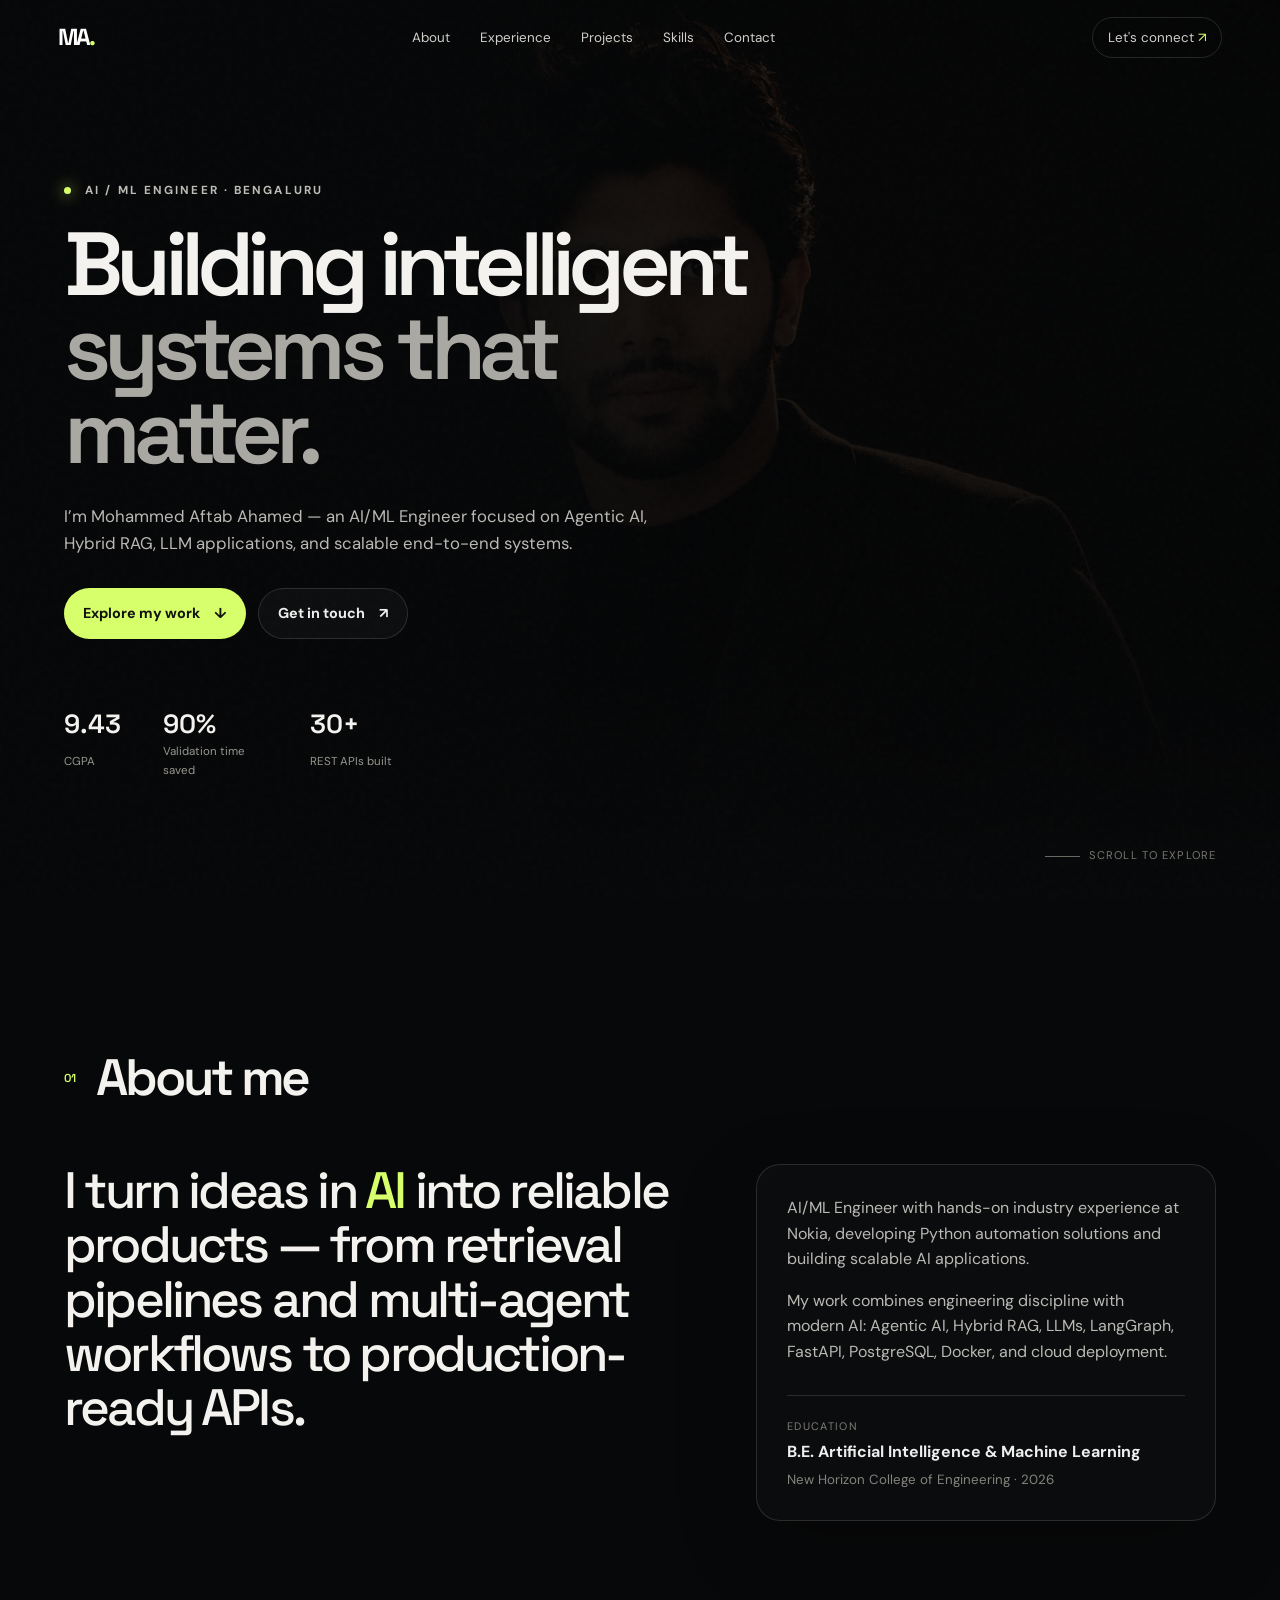
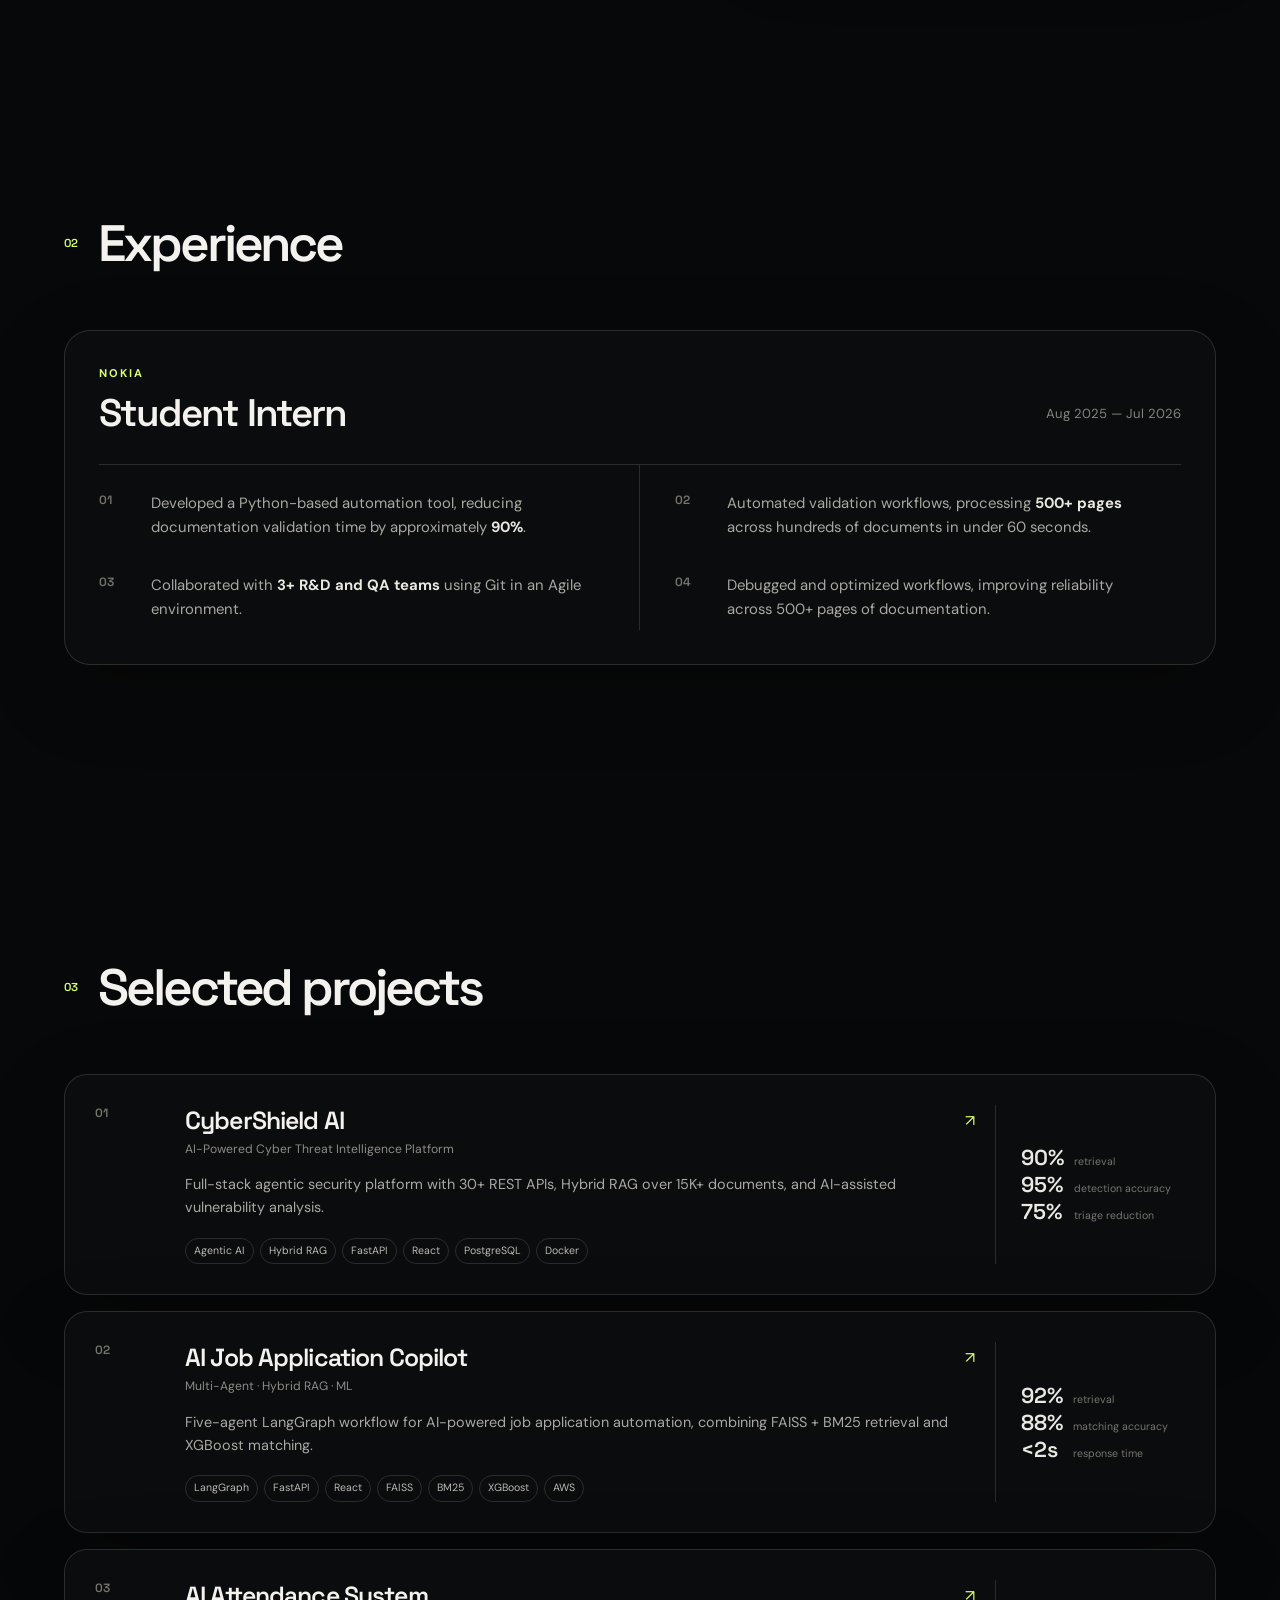
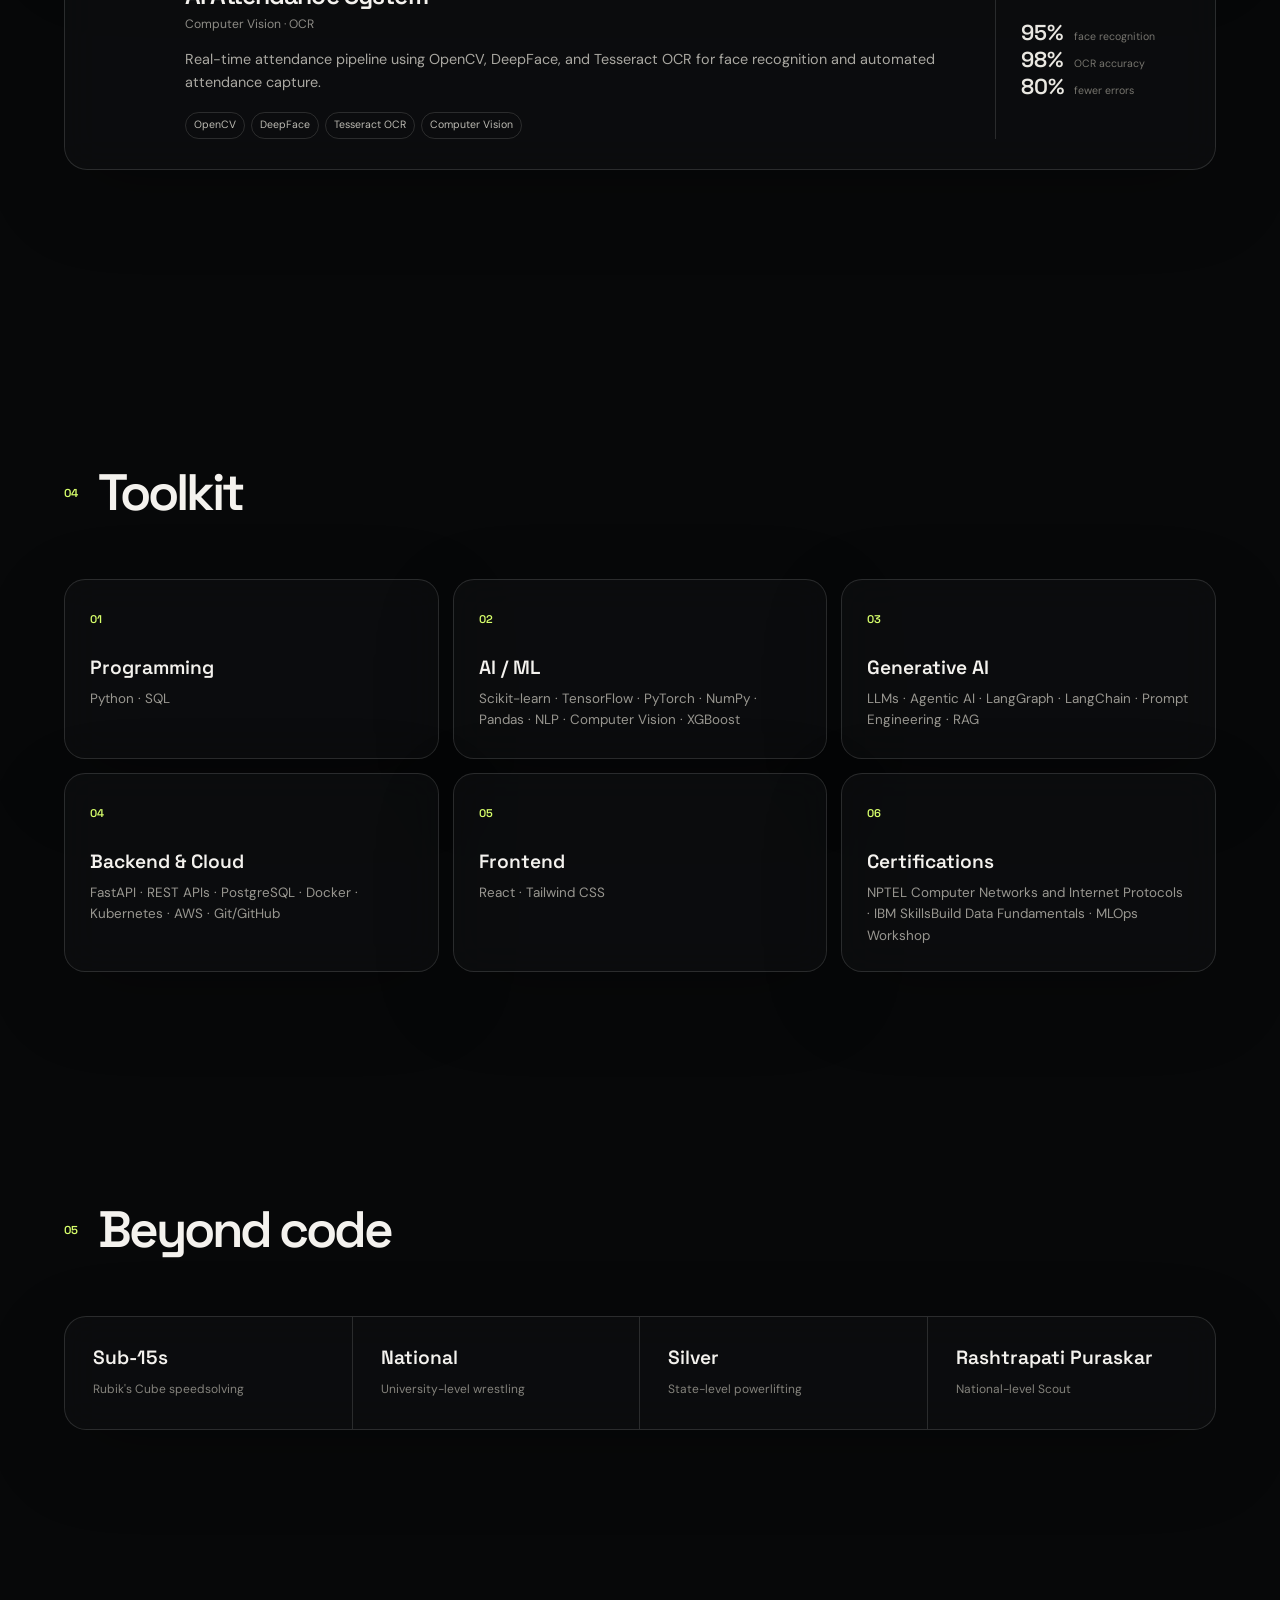
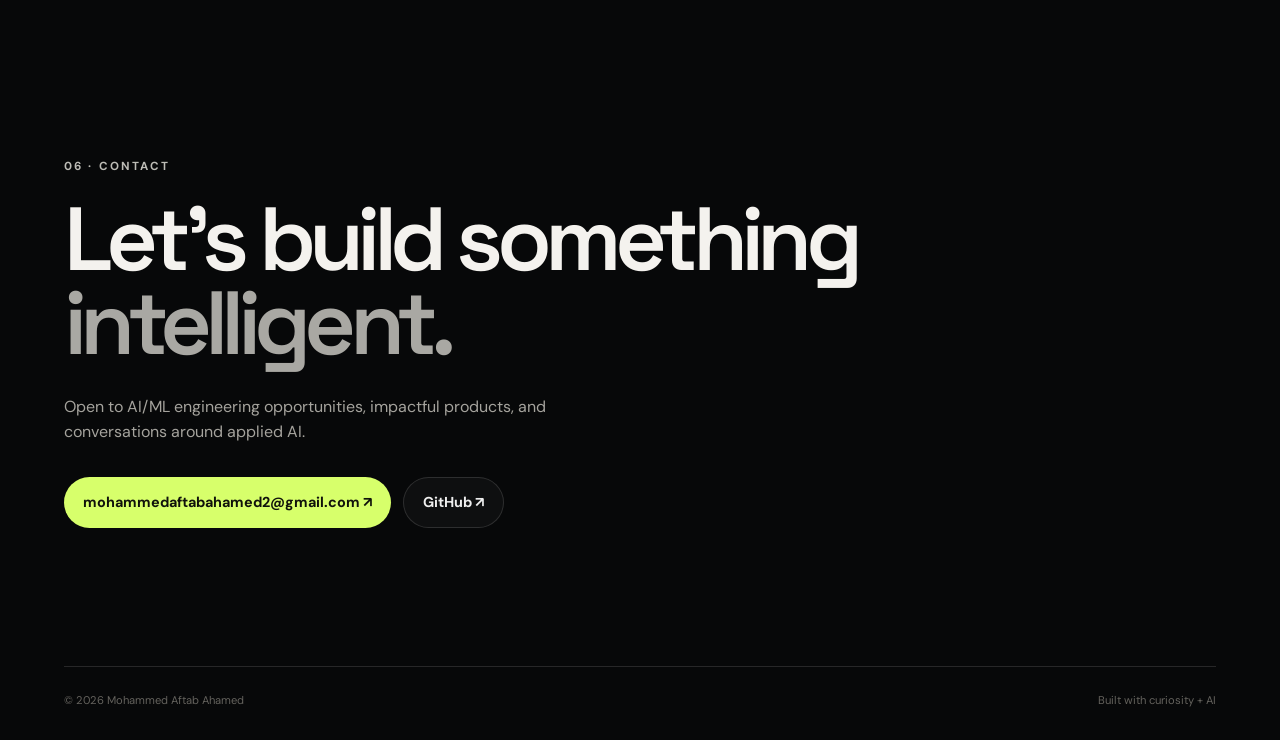
==== index.html @ 26049b77 "feat: initial portfolio website" ====
<!doctype html>
<html lang="en">
<head>
  <meta charset="UTF-8" />
  <meta name="viewport" content="width=device-width, initial-scale=1.0" />
  <meta name="description" content="Mohammed Aftab Ahamed — AI/ML Engineer portfolio." />
  <title>Mohammed Aftab Ahamed | AI/ML Engineer</title>
  <link rel="preconnect" href="https://fonts.googleapis.com">
  <link rel="preconnect" href="https://fonts.gstatic.com" crossorigin>
  <link href="https://fonts.googleapis.com/css2?family=DM+Sans:wght@400;500;600;700&family=Space+Grotesk:wght@400;500;600;700&display=swap" rel="stylesheet">
  <link rel="stylesheet" href="styles.css" />
</head>
<body>
  <div class="site-bg" aria-hidden="true">
    <div class="bg-photo"></div>
    <div class="bg-overlay"></div>
    <div class="grain"></div>
  </div>

  <header class="nav">
    <a class="brand" href="#home">MA<span>.</span></a>
    <nav class="nav-links" aria-label="Primary navigation">
      <a href="#about">About</a>
      <a href="#experience">Experience</a>
      <a href="#projects">Projects</a>
      <a href="#skills">Skills</a>
      <a href="#contact">Contact</a>
    </nav>
    <a class="nav-cta" href="#contact">Let's connect <span>↗</span></a>
  </header>

  <main>
    <section id="home" class="hero section">
      <div class="hero-copy reveal">
        <p class="eyebrow"><span class="status-dot"></span> AI / ML ENGINEER · BENGALURU</p>
        <h1>Building intelligent<br><span>systems that matter.</span></h1>
        <p class="hero-text">I’m Mohammed Aftab Ahamed — an AI/ML Engineer focused on Agentic AI, Hybrid RAG, LLM applications, and scalable end-to-end systems.</p>
        <div class="hero-actions">
          <a class="button button-primary" href="#projects">Explore my work <span>↓</span></a>
          <a class="button button-ghost" href="mailto:mohammedaftabahamed2@gmail.com">Get in touch <span>↗</span></a>
        </div>
        <div class="hero-metrics">
          <div><strong>9.43</strong><span>CGPA</span></div>
          <div><strong>90%</strong><span>Validation time saved</span></div>
          <div><strong>30+</strong><span>REST APIs built</span></div>
        </div>
      </div>
      <div class="scroll-cue"><span></span> Scroll to explore</div>
    </section>

    <section id="about" class="section content-section">
      <div class="section-heading reveal"><span>01</span><h2>About me</h2></div>
      <div class="about-grid">
        <div class="about-lead reveal">
          <p class="big-copy">I turn ideas in <em>AI</em> into reliable products — from retrieval pipelines and multi-agent workflows to production-ready APIs.</p>
        </div>
        <div class="about-card glass reveal">
          <p>AI/ML Engineer with hands-on industry experience at Nokia, developing Python automation solutions and building scalable AI applications.</p>
          <p>My work combines engineering discipline with modern AI: Agentic AI, Hybrid RAG, LLMs, LangGraph, FastAPI, PostgreSQL, Docker, and cloud deployment.</p>
          <div class="mini-meta"><span>Education</span><strong>B.E. Artificial Intelligence & Machine Learning</strong><small>New Horizon College of Engineering · 2026</small></div>
        </div>
      </div>
    </section>

    <section id="experience" class="section content-section">
      <div class="section-heading reveal"><span>02</span><h2>Experience</h2></div>
      <article class="experience-card glass reveal">
        <div class="exp-top"><div><p class="company">NOKIA</p><h3>Student Intern</h3></div><p class="date">Aug 2025 — Jul 2026</p></div>
        <div class="exp-grid">
          <div><span class="exp-number">01</span><p>Developed a Python-based automation tool, reducing documentation validation time by approximately <strong>90%</strong>.</p></div>
          <div><span class="exp-number">02</span><p>Automated validation workflows, processing <strong>500+ pages</strong> across hundreds of documents in under 60 seconds.</p></div>
          <div><span class="exp-number">03</span><p>Collaborated with <strong>3+ R&D and QA teams</strong> using Git in an Agile environment.</p></div>
          <div><span class="exp-number">04</span><p>Debugged and optimized workflows, improving reliability across 500+ pages of documentation.</p></div>
        </div>
      </article>
    </section>

    <section id="projects" class="section content-section">
      <div class="section-heading reveal"><span>03</span><h2>Selected projects</h2></div>
      <div class="project-list">
        <article class="project-card glass reveal">
          <div class="project-index">01</div>
          <div class="project-main"><div class="project-head"><h3>CyberShield AI</h3><span>↗</span></div><p class="project-sub">AI-Powered Cyber Threat Intelligence Platform</p><p>Full-stack agentic security platform with 30+ REST APIs, Hybrid RAG over 15K+ documents, and AI-assisted vulnerability analysis.</p><div class="tags"><span>Agentic AI</span><span>Hybrid RAG</span><span>FastAPI</span><span>React</span><span>PostgreSQL</span><span>Docker</span></div></div>
          <div class="project-impact"><strong>90%</strong><span>retrieval</span><strong>95%</strong><span>detection accuracy</span><strong>75%</strong><span>triage reduction</span></div>
        </article>
        <article class="project-card glass reveal">
          <div class="project-index">02</div>
          <div class="project-main"><div class="project-head"><h3>AI Job Application Copilot</h3><span>↗</span></div><p class="project-sub">Multi-Agent · Hybrid RAG · ML</p><p>Five-agent LangGraph workflow for AI-powered job application automation, combining FAISS + BM25 retrieval and XGBoost matching.</p><div class="tags"><span>LangGraph</span><span>FastAPI</span><span>React</span><span>FAISS</span><span>BM25</span><span>XGBoost</span><span>AWS</span></div></div>
          <div class="project-impact"><strong>92%</strong><span>retrieval</span><strong>88%</strong><span>matching accuracy</span><strong>&lt;2s</strong><span>response time</span></div>
        </article>
        <article class="project-card glass reveal">
          <div class="project-index">03</div>
          <div class="project-main"><div class="project-head"><h3>AI Attendance System</h3><span>↗</span></div><p class="project-sub">Computer Vision · OCR</p><p>Real-time attendance pipeline using OpenCV, DeepFace, and Tesseract OCR for face recognition and automated attendance capture.</p><div class="tags"><span>OpenCV</span><span>DeepFace</span><span>Tesseract OCR</span><span>Computer Vision</span></div></div>
          <div class="project-impact"><strong>95%</strong><span>face recognition</span><strong>98%</strong><span>OCR accuracy</span><strong>80%</strong><span>fewer errors</span></div>
        </article>
      </div>
    </section>

    <section id="skills" class="section content-section">
      <div class="section-heading reveal"><span>04</span><h2>Toolkit</h2></div>
      <div class="skills-grid">
        <div class="skill-card glass reveal"><span>01</span><h3>Programming</h3><p>Python · SQL</p></div>
        <div class="skill-card glass reveal"><span>02</span><h3>AI / ML</h3><p>Scikit-learn · TensorFlow · PyTorch · NumPy · Pandas · NLP · Computer Vision · XGBoost</p></div>
        <div class="skill-card glass reveal"><span>03</span><h3>Generative AI</h3><p>LLMs · Agentic AI · LangGraph · LangChain · Prompt Engineering · RAG</p></div>
        <div class="skill-card glass reveal"><span>04</span><h3>Backend & Cloud</h3><p>FastAPI · REST APIs · PostgreSQL · Docker · Kubernetes · AWS · Git/GitHub</p></div>
        <div class="skill-card glass reveal"><span>05</span><h3>Frontend</h3><p>React · Tailwind CSS</p></div>
        <div class="skill-card glass reveal"><span>06</span><h3>Certifications</h3><p>NPTEL Computer Networks and Internet Protocols · IBM SkillsBuild Data Fundamentals · MLOps Workshop</p></div>
      </div>
    </section>

    <section id="more" class="section content-section compact-section">
      <div class="section-heading reveal"><span>05</span><h2>Beyond code</h2></div>
      <div class="traits glass reveal"><div><strong>Sub-15s</strong><span>Rubik's Cube speedsolving</span></div><div><strong>National</strong><span>University-level wrestling</span></div><div><strong>Silver</strong><span>State-level powerlifting</span></div><div><strong>Rashtrapati Puraskar</strong><span>National-level Scout</span></div></div>
    </section>

    <section id="contact" class="section contact-section">
      <div class="contact-inner reveal">
        <p class="eyebrow">06 · CONTACT</p>
        <h2>Let’s build something<br><span>intelligent.</span></h2>
        <p>Open to AI/ML engineering opportunities, impactful products, and conversations around applied AI.</p>
        <div class="contact-actions"><a class="button button-primary" href="mailto:mohammedaftabahamed2@gmail.com">mohammedaftabahamed2@gmail.com ↗</a><a class="button button-ghost" href="https://github.com/MoAftab-01" target="_blank" rel="noreferrer">GitHub ↗</a></div>
      </div>
      <footer><span>© 2026 Mohammed Aftab Ahamed</span><span>Built with curiosity + AI</span></footer>
    </section>
  </main>

  <script src="script.js"></script>
</body>
</html>
---- styles.css ----
:root{--bg:#070809;--text:#f4f2ee;--muted:#aaa8a2;--line:rgba(255,255,255,.13);--panel:rgba(15,16,17,.66);--accent:#d7ff6b;--max:1180px}*{box-sizing:border-box}html{scroll-behavior:smooth}body{margin:0;background:var(--bg);color:var(--text);font-family:'DM Sans',sans-serif;line-height:1.6;overflow-x:hidden}.site-bg{position:fixed;inset:0;z-index:-2;overflow:hidden;background:#070809}.bg-photo{position:absolute;inset:0;background-image:url('./assets/profile-bg.png');background-size:cover;background-position:center right;filter:brightness(.58) contrast(1.06);transform:scale(1.015)}.bg-overlay{position:absolute;inset:0;background:linear-gradient(90deg,rgba(5,6,7,.98) 0%,rgba(5,6,7,.92) 32%,rgba(5,6,7,.55) 62%,rgba(5,6,7,.62) 100%),linear-gradient(180deg,rgba(0,0,0,.45),rgba(0,0,0,.78) 72%,#070809 100%)}.grain{position:absolute;inset:0;opacity:.035;background-image:url("data:image/svg+xml,%3Csvg viewBox='0 0 180 180' xmlns='http://www.w3.org/2000/svg'%3E%3Cfilter id='n'%3E%3CfeTurbulence type='fractalNoise' baseFrequency='.9' numOctaves='3' stitchTiles='stitch'/%3E%3C/filter%3E%3Crect width='100%25' height='100%25' filter='url(%23n)' opacity='.6'/%3E%3C/svg%3E")}.nav{position:fixed;top:0;left:0;right:0;height:76px;display:flex;align-items:center;justify-content:space-between;padding:0 4.5vw;z-index:20;border-bottom:1px solid transparent;transition:.3s}.nav.scrolled{background:rgba(7,8,9,.78);backdrop-filter:blur(18px);border-color:var(--line)}.brand{font-family:'Space Grotesk';font-weight:700;font-size:1.45rem;letter-spacing:-.08em;color:#fff;text-decoration:none}.brand span{color:var(--accent)}.nav-links{display:flex;gap:30px}.nav-links a,.nav-cta{color:#d0cfca;text-decoration:none;font-size:.84rem}.nav-links a:hover{color:#fff}.nav-cta{border:1px solid var(--line);padding:9px 15px;border-radius:999px}.nav-cta span{color:var(--accent)}.section{width:min(var(--max),90vw);margin:auto;position:relative}.hero{min-height:100vh;display:flex;align-items:center;padding:150px 0 100px}.hero-copy{max-width:720px}.eyebrow{font-size:.73rem;letter-spacing:.18em;color:#bdbcb6;font-weight:700}.status-dot{display:inline-block;width:7px;height:7px;background:var(--accent);border-radius:50%;box-shadow:0 0 15px var(--accent);margin-right:9px}.hero h1,.contact-section h2{font-family:'Space Grotesk';font-size:clamp(3.5rem,7vw,7.1rem);line-height:.94;letter-spacing:-.075em;margin:22px 0 28px;font-weight:600}.hero h1 span,.contact-section h2 span{color:#a9a8a3}.hero-text{max-width:630px;color:#bbb9b4;font-size:1.05rem}.hero-actions,.contact-actions{display:flex;gap:12px;margin-top:32px;flex-wrap:wrap}.button{display:inline-flex;align-items:center;gap:14px;text-decoration:none;border-radius:999px;padding:13px 19px;font-weight:700;font-size:.9rem;transition:.25s}.button-primary{background:var(--accent);color:#10120b}.button-primary:hover{transform:translateY(-2px);box-shadow:0 10px 35px rgba(215,255,107,.15)}.button-ghost{border:1px solid var(--line);color:#eee;background:rgba(255,255,255,.03)}.button-ghost:hover{background:rgba(255,255,255,.08)}.hero-metrics{display:flex;gap:42px;margin-top:68px}.hero-metrics div{display:grid;gap:2px}.hero-metrics strong{font:600 1.65rem 'Space Grotesk'}.hero-metrics span{font-size:.72rem;color:#97958f;max-width:105px}.scroll-cue{position:absolute;bottom:35px;right:0;color:#77756f;font-size:.7rem;letter-spacing:.1em;text-transform:uppercase;display:flex;align-items:center;gap:9px}.scroll-cue span{width:35px;height:1px;background:#696761}.content-section{padding:145px 0}.section-heading{display:flex;align-items:center;gap:20px;margin-bottom:54px}.section-heading span{font:600 .72rem 'Space Grotesk';color:var(--accent)}.section-heading h2{font:600 clamp(2.1rem,4vw,3.7rem) 'Space Grotesk';letter-spacing:-.06em;margin:0}.about-grid{display:grid;grid-template-columns:1.15fr .85fr;gap:70px;align-items:start}.big-copy{font:500 clamp(2rem,4vw,4rem) 'Space Grotesk';line-height:1.06;letter-spacing:-.055em;margin:0}.big-copy em{color:var(--accent);font-style:normal}.glass{background:var(--panel);border:1px solid var(--line);backdrop-filter:blur(18px);box-shadow:0 25px 80px rgba(0,0,0,.22)}.about-card{padding:30px;border-radius:24px;color:#bbb9b4}.about-card p{margin-top:0}.mini-meta{margin-top:30px;padding-top:22px;border-top:1px solid var(--line);display:grid;gap:4px}.mini-meta span{font-size:.68rem;text-transform:uppercase;letter-spacing:.12em;color:#7f7d77}.mini-meta strong{color:#eee}.mini-meta small{color:#85837d}.experience-card{border-radius:26px;padding:34px}.exp-top{display:flex;justify-content:space-between;align-items:end;border-bottom:1px solid var(--line);padding-bottom:27px}.company{font-size:.7rem;letter-spacing:.18em;color:var(--accent);font-weight:700;margin:0}.exp-top h3{font:600 2.4rem 'Space Grotesk';letter-spacing:-.05em;margin:5px 0 0}.date{color:#85837d;font-size:.82rem}.exp-grid{display:grid;grid-template-columns:1fr 1fr;gap:0}.exp-grid>div{padding:27px 24px 8px 0;display:grid;grid-template-columns:40px 1fr;gap:12px}.exp-grid>div:nth-child(odd){border-right:1px solid var(--line);padding-right:35px}.exp-grid>div:nth-child(even){padding-left:35px}.exp-grid p{margin:0;color:#aaa8a2;font-size:.93rem}.exp-number{font:600 .75rem 'Space Grotesk';color:#77756f}.exp-grid strong{color:#e9e7e1}.project-list{display:grid;gap:16px}.project-card{display:grid;grid-template-columns:70px 1fr 190px;gap:20px;padding:30px;border-radius:23px;transition:.25s}.project-card:hover{transform:translateY(-3px);border-color:rgba(215,255,107,.25)}.project-index{font:600 .75rem 'Space Grotesk';color:#77756f}.project-head{display:flex;justify-content:space-between;align-items:center}.project-head h3{font:600 1.55rem 'Space Grotesk';margin:0;letter-spacing:-.035em}.project-head span{color:var(--accent)}.project-sub{color:#8d8b85;font-size:.76rem;margin:4px 0 14px}.project-main>p:not(.project-sub){color:#aaa8a2;font-size:.9rem;margin:0 0 18px}.tags{display:flex;flex-wrap:wrap;gap:6px}.tags span{font-size:.66rem;color:#bcbab3;border:1px solid var(--line);border-radius:999px;padding:4px 8px}.project-impact{border-left:1px solid var(--line);padding-left:25px;display:grid;grid-template-columns:auto 1fr;align-content:center;gap:0 10px}.project-impact strong{font:600 1.35rem 'Space Grotesk';color:#eae8e2}.project-impact span{font-size:.66rem;color:#77756f;align-self:end}.skills-grid{display:grid;grid-template-columns:repeat(3,1fr);gap:14px}.skill-card{min-height:180px;border-radius:21px;padding:25px;position:relative}.skill-card>span{font:600 .7rem 'Space Grotesk';color:var(--accent)}.skill-card h3{font:600 1.2rem 'Space Grotesk';margin:24px 0 8px}.skill-card p{color:#999791;font-size:.84rem;margin:0}.compact-section{padding-top:80px}.traits{display:grid;grid-template-columns:repeat(4,1fr);border-radius:22px;overflow:hidden}.traits div{padding:28px;border-right:1px solid var(--line)}.traits div:last-child{border-right:0}.traits strong{display:block;font:600 1.2rem 'Space Grotesk';margin-bottom:5px}.traits span{font-size:.75rem;color:#85837d}.contact-section{min-height:85vh;padding:170px 0 30px;display:flex;flex-direction:column;justify-content:space-between}.contact-inner{max-width:850px}.contact-section h2{font-size:clamp(3.2rem,7vw,6.7rem)}.contact-section>div>p:not(.eyebrow){color:#a5a39d;max-width:560px}.contact-section footer{display:flex;justify-content:space-between;padding-top:25px;border-top:1px solid var(--line);color:#64625d;font-size:.7rem}.reveal{opacity:0;transform:translateY(24px);transition:opacity .7s ease,transform .7s ease}.reveal.visible{opacity:1;transform:none}@media(max-width:850px){.nav{padding:0 5vw}.nav-links{display:none}.nav-cta{font-size:.75rem}.hero{padding-top:125px}.hero h1{font-size:clamp(3.4rem,13vw,5.5rem)}.bg-photo{background-position:66% center;filter:brightness(.5)}.bg-overlay{background:linear-gradient(90deg,rgba(5,6,7,.95),rgba(5,6,7,.68)),linear-gradient(180deg,rgba(0,0,0,.35),rgba(0,0,0,.9))}.hero-metrics{gap:22px;flex-wrap:wrap;margin-top:50px}.about-grid{grid-template-columns:1fr;gap:35px}.exp-grid{grid-template-columns:1fr}.exp-grid>div,.exp-grid>div:nth-child(even),.exp-grid>div:nth-child(odd){border-right:0;border-bottom:1px solid var(--line);padding:22px 0}.exp-grid>div:last-child{border-bottom:0}.project-card{grid-template-columns:40px 1fr}.project-impact{grid-column:2;border-left:0;border-top:1px solid var(--line);padding:18px 0 0;display:flex;gap:12px;align-items:baseline;flex-wrap:wrap}.project-impact span{margin-right:12px}.skills-grid{grid-template-columns:1fr 1fr}.traits{grid-template-columns:1fr 1fr}.traits div:nth-child(2){border-right:0}.traits div{border-bottom:1px solid var(--line)}.traits div:nth-child(3),.traits div:nth-child(4){border-bottom:0}.contact-section{min-height:75vh}.contact-section footer{gap:15px;flex-direction:column}}@media(max-width:560px){.section{width:min(91vw,var(--max))}.content-section{padding:105px 0}.section-heading{margin-bottom:35px}.hero-text{font-size:.95rem}.hero-metrics strong{font-size:1.4rem}.hero-metrics{gap:18px}.experience-card,.project-card{padding:22px}.exp-top{display:block}.date{margin-bottom:0}.skills-grid{grid-template-columns:1fr}.traits{grid-template-columns:1fr}.traits div,.traits div:nth-child(2){border-right:0;border-bottom:1px solid var(--line)}.traits div:last-child{border-bottom:0}.contact-section{padding-top:120px}.contact-section h2{font-size:clamp(3rem,14vw,4.5rem)}}
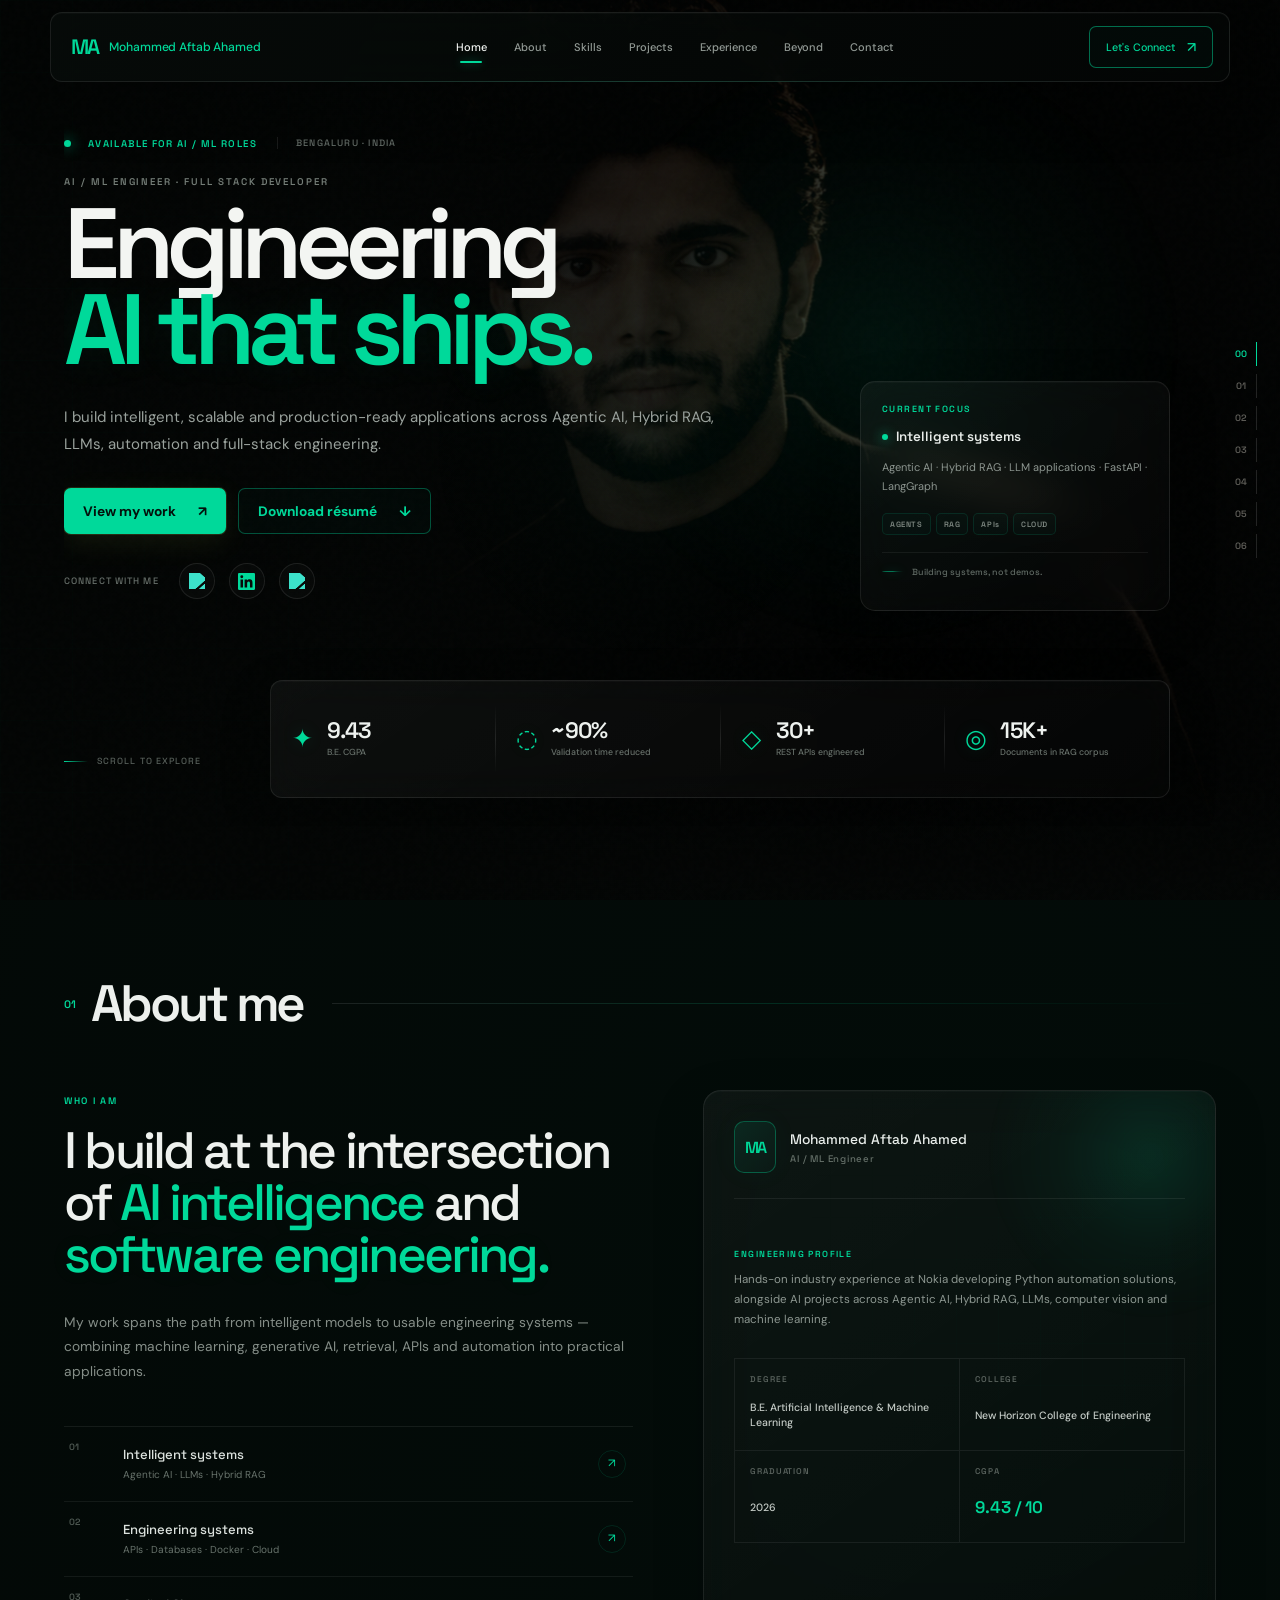
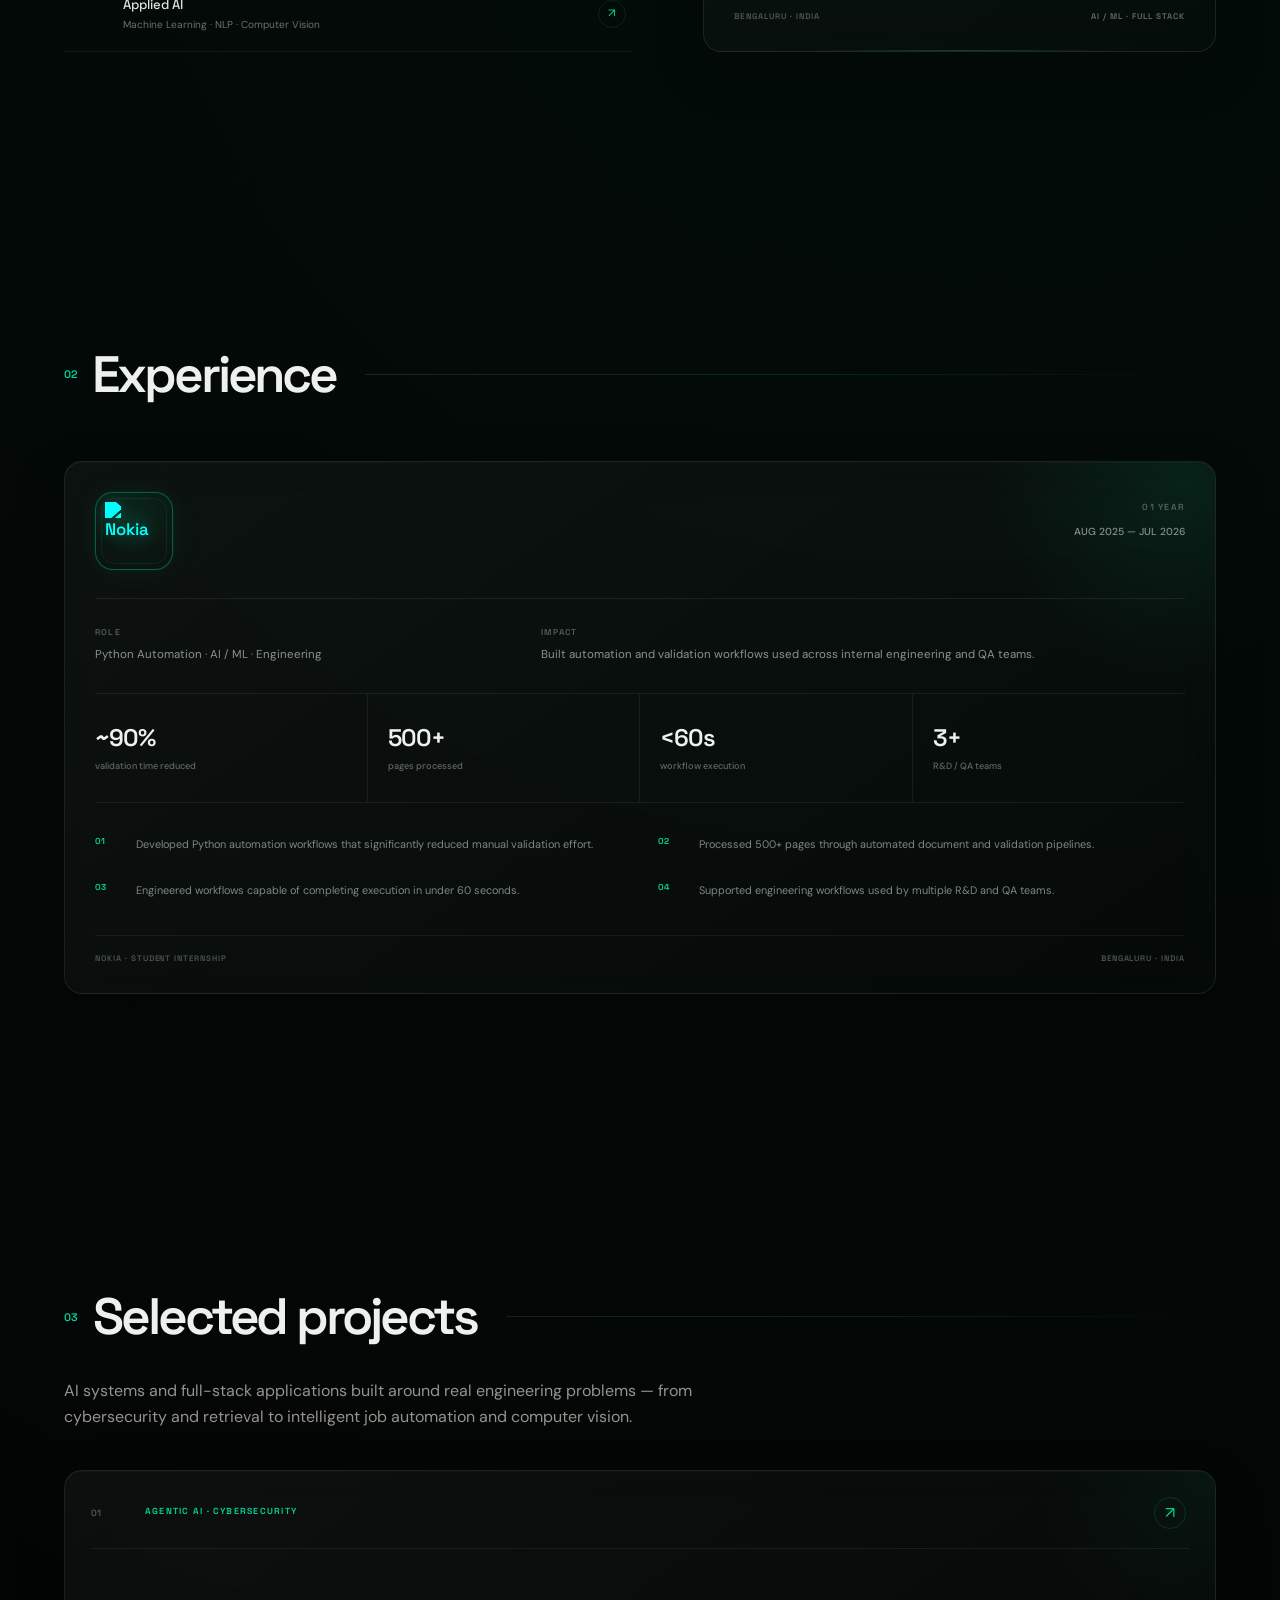
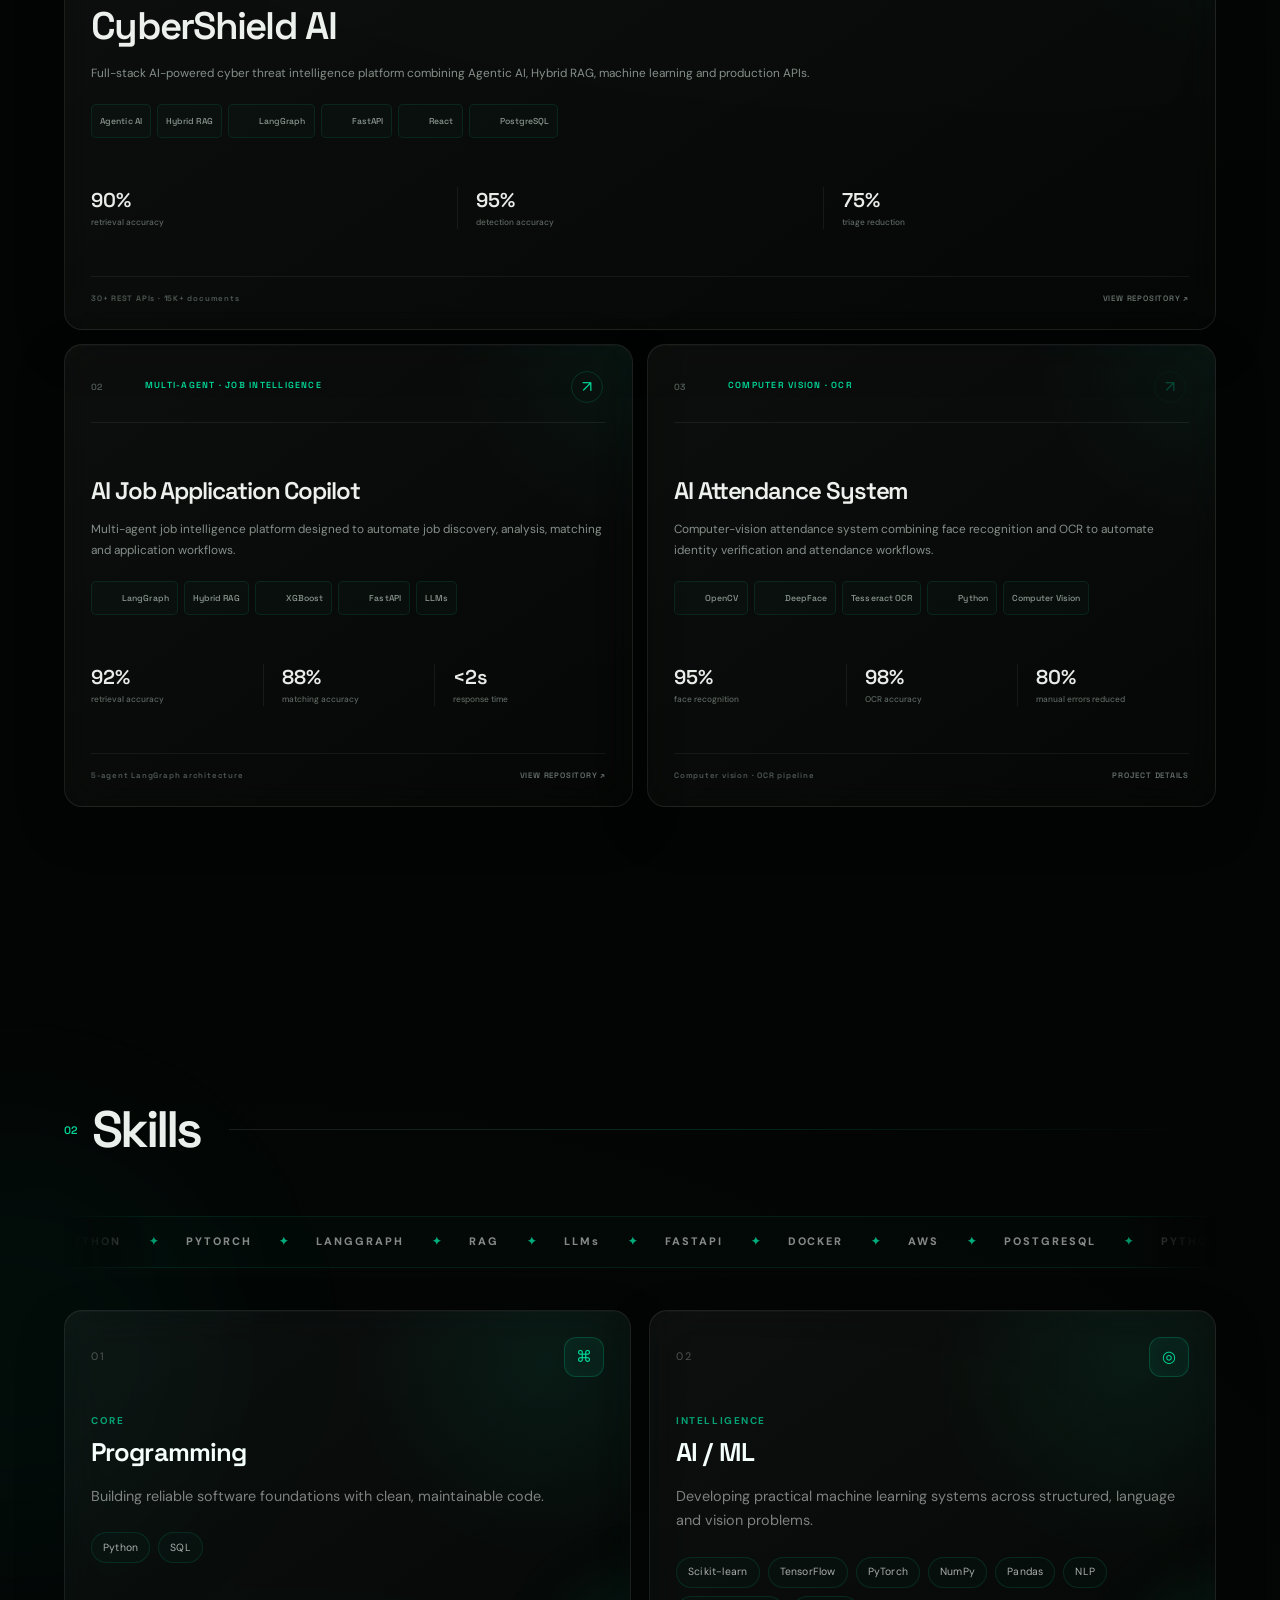
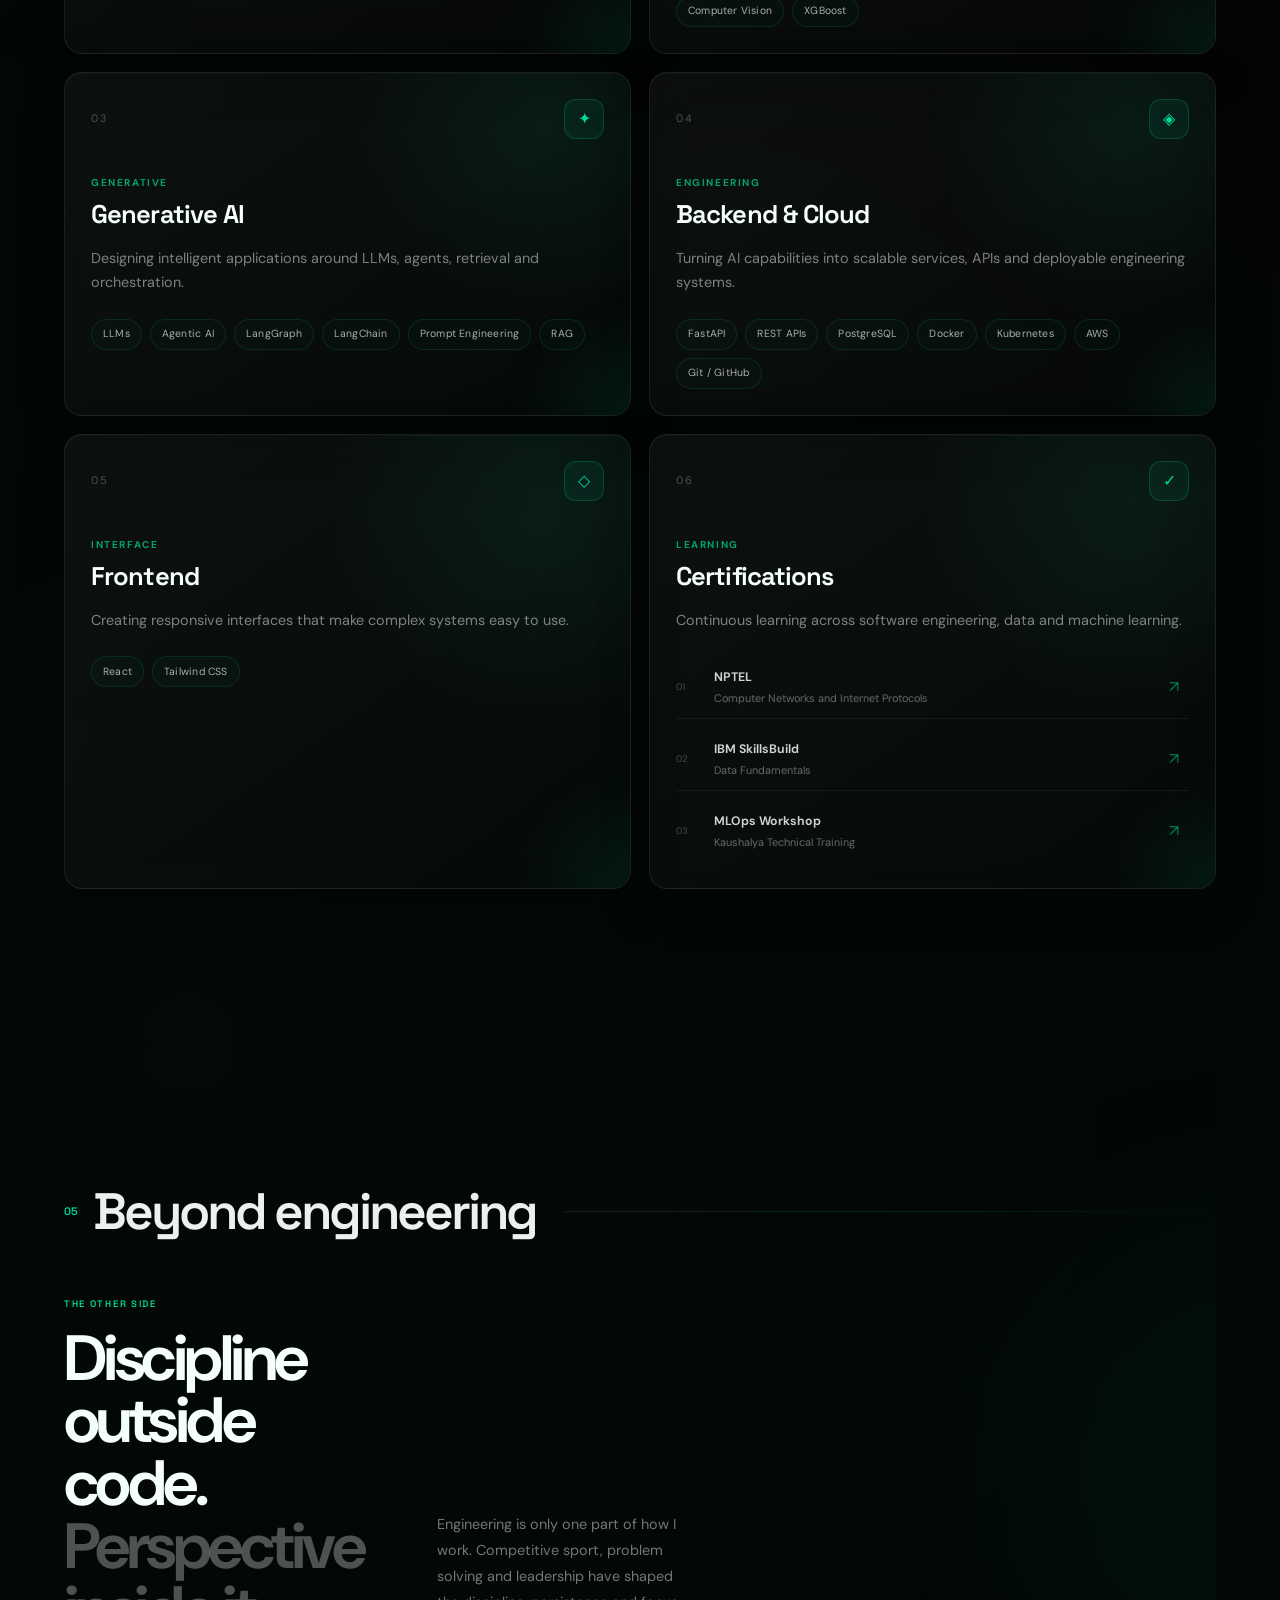
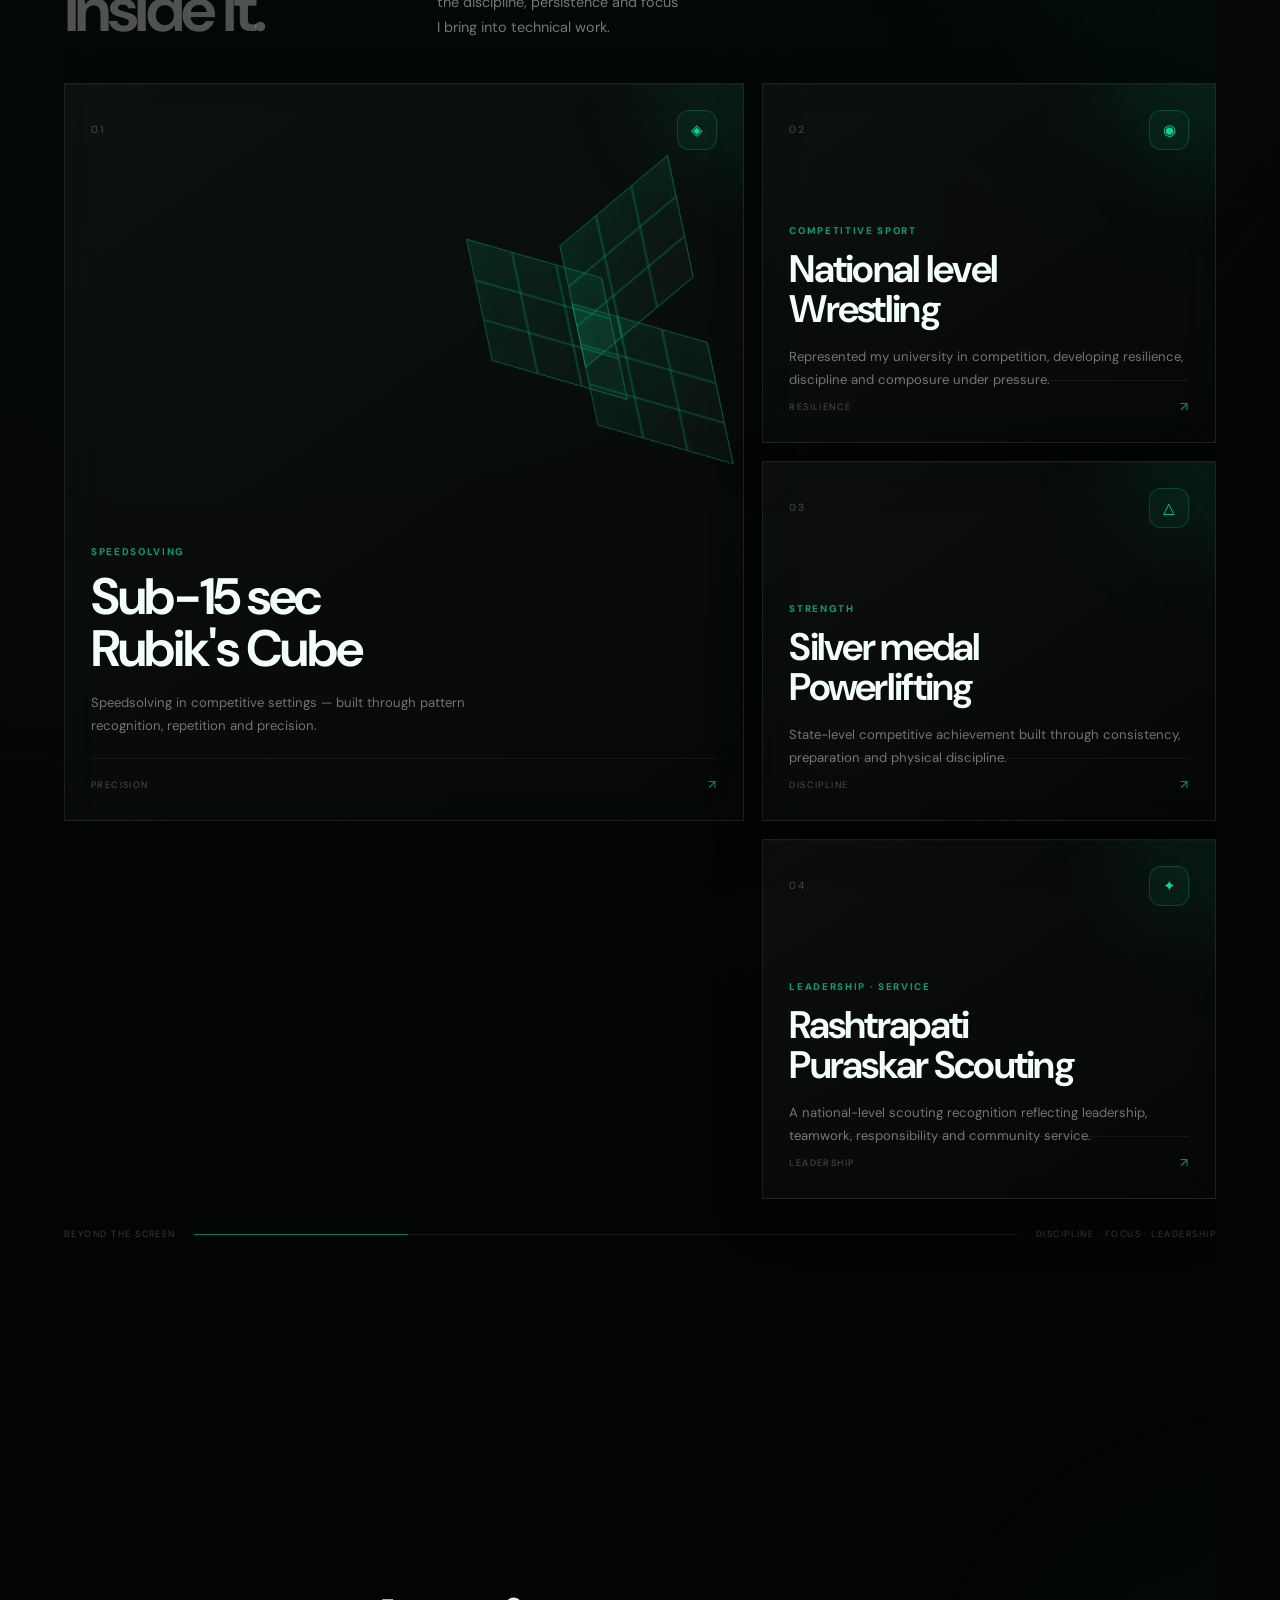
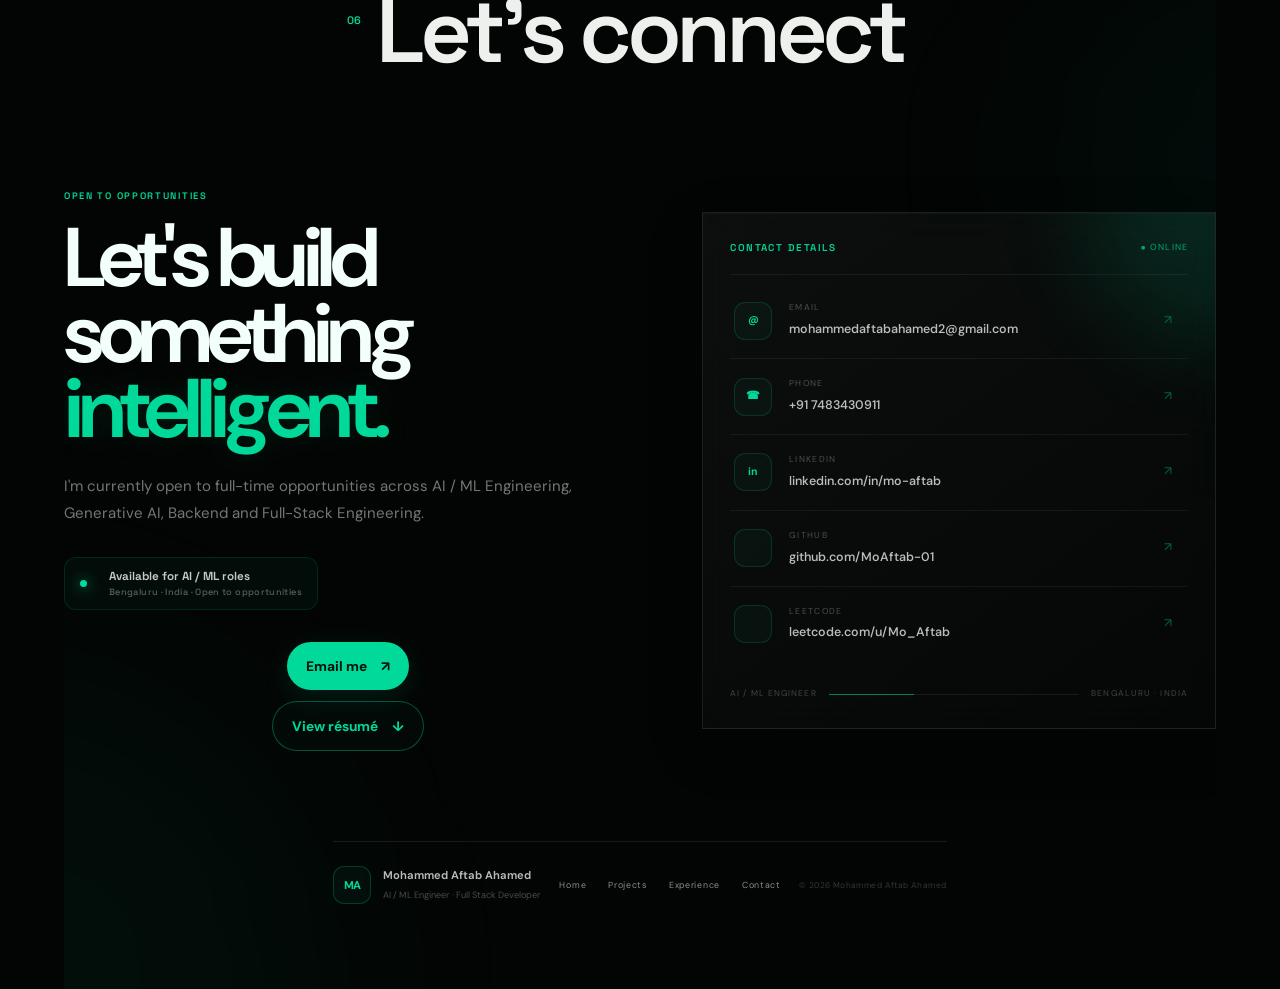
==== commit 3b277d53: "Refine emerald AI portfolio design" ====
--- a/index.html
+++ b/index.html
@@ -3,127 +3,1956 @@
 <head>
   <meta charset="UTF-8" />
   <meta name="viewport" content="width=device-width, initial-scale=1.0" />
-  <meta name="description" content="Mohammed Aftab Ahamed — AI/ML Engineer portfolio." />
+
+  <meta
+    name="description"
+    content="Mohammed Aftab Ahamed — AI/ML Engineer building agentic AI, RAG systems, automation and production-ready AI applications."
+  />
+
+  <meta name="theme-color" content="#08090b" />
+
+  <meta
+    property="og:title"
+    content="Mohammed Aftab Ahamed | AI/ML Engineer"
+  />
+
+  <meta
+    property="og:description"
+    content="AI/ML Engineer focused on Agentic AI, Hybrid RAG, LLM applications and scalable systems."
+  />
+
   <title>Mohammed Aftab Ahamed | AI/ML Engineer</title>
+
   <link rel="preconnect" href="https://fonts.googleapis.com">
   <link rel="preconnect" href="https://fonts.gstatic.com" crossorigin>
-  <link href="https://fonts.googleapis.com/css2?family=DM+Sans:wght@400;500;600;700&family=Space+Grotesk:wght@400;500;600;700&display=swap" rel="stylesheet">
+
+  <link
+    href="https://fonts.googleapis.com/css2?family=DM+Sans:wght@400;500;600;700&family=Space+Grotesk:wght@400;500;600;700&display=swap"
+    rel="stylesheet"
+  >
+
   <link rel="stylesheet" href="styles.css" />
 </head>
+
 <body>
+
+  <!-- BACKGROUND -->
   <div class="site-bg" aria-hidden="true">
     <div class="bg-photo"></div>
-    <div class="bg-overlay"></div>
+    <div class="bg-vignette"></div>
+    <div class="bg-grid"></div>
     <div class="grain"></div>
   </div>
 
-  <header class="nav">
-    <a class="brand" href="#home">MA<span>.</span></a>
-    <nav class="nav-links" aria-label="Primary navigation">
-      <a href="#about">About</a>
+  <div class="mouse-glow" aria-hidden="true"></div>
+
+  <div class="progress" aria-hidden="true">
+    <span></span>
+  </div>
+
+
+  <!-- NAVIGATION -->
+  <!-- NAVIGATION -->
+<header class="nav">
+
+  <a
+    class="brand"
+    href="#home"
+    aria-label="Go to home"
+  >
+    <span class="brand-mark">MA</span>
+    <span class="brand-name">Mohammed Aftab Ahamed</span>
+  </a>
+
+  <nav
+    class="nav-links"
+    aria-label="Primary navigation"
+  >
+    <a href="#home" class="active">Home</a>
+    <a href="#about">About</a>
+    <a href="#skills">Skills</a>
+    <a href="#projects">Projects</a>
+    <a href="#experience">Experience</a>
+    <a href="#more">Beyond</a>
+    <a href="#contact">Contact</a>
+  </nav>
+
+  <a
+    class="nav-cta"
+    href="#contact"
+  >
+    Let's Connect
+    <span>↗</span>
+  </a>
+
+
+  <!-- MOBILE MENU -->
+
+  <input
+    type="checkbox"
+    id="mobile-nav-toggle"
+    class="mobile-nav-toggle"
+  />
+
+  <label
+    for="mobile-nav-toggle"
+    class="mobile-menu-button"
+    aria-label="Open navigation"
+  >
+    <span></span>
+    <span></span>
+    <span></span>
+  </label>
+
+
+  <div class="mobile-nav-panel">
+
+    <div class="mobile-nav-header">
+      <span>NAVIGATION</span>
+      <span>00 — 06</span>
+    </div>
+
+    <nav aria-label="Mobile navigation">
+
+      <a
+        href="#home"
+        onclick="document.getElementById('mobile-nav-toggle').checked=false"
+      >
+        <span>00</span>
+        <strong>Home</strong>
+        <i>↗</i>
+      </a>
+
+      <a
+        href="#about"
+        onclick="document.getElementById('mobile-nav-toggle').checked=false"
+      >
+        <span>01</span>
+        <strong>About</strong>
+        <i>↗</i>
+      </a>
+
+      <a
+        href="#skills"
+        onclick="document.getElementById('mobile-nav-toggle').checked=false"
+      >
+        <span>02</span>
+        <strong>Skills</strong>
+        <i>↗</i>
+      </a>
+
+      <a
+        href="#projects"
+        onclick="document.getElementById('mobile-nav-toggle').checked=false"
+      >
+        <span>03</span>
+        <strong>Projects</strong>
+        <i>↗</i>
+      </a>
+
+      <a
+        href="#experience"
+        onclick="document.getElementById('mobile-nav-toggle').checked=false"
+      >
+        <span>04</span>
+        <strong>Experience</strong>
+        <i>↗</i>
+      </a>
+
+      <a
+        href="#more"
+        onclick="document.getElementById('mobile-nav-toggle').checked=false"
+      >
+        <span>05</span>
+        <strong>Beyond</strong>
+        <i>↗</i>
+      </a>
+
+      <a
+        href="#contact"
+        onclick="document.getElementById('mobile-nav-toggle').checked=false"
+      >
+        <span>06</span>
+        <strong>Contact</strong>
+        <i>↗</i>
+      </a>
+
+    </nav>
+
+    <a
+      href="#contact"
+      class="mobile-connect"
+      onclick="document.getElementById('mobile-nav-toggle').checked=false"
+    >
+      <span>LET'S CONNECT</span>
+      <strong>↗</strong>
+    </a>
+
+    <div class="mobile-nav-footer">
+      <span>MOHAMMED AFTAB AHAMED</span>
+      <span>AI / ML ENGINEER</span>
+    </div>
+
+  </div>
+
+</header>
+
+
+  <!-- SECTION RAIL -->
+  <aside
+    class="section-rail"
+    aria-label="Section progress"
+  >
+
+    <a
+      href="#home"
+      data-section="home"
+      class="active"
+    >
+      <span>00</span>
+    </a>
+
+    <a
+      href="#about"
+      data-section="about"
+    >
+      <span>01</span>
+    </a>
+
+    <a
+      href="#experience"
+      data-section="experience"
+    >
+      <span>02</span>
+    </a>
+
+    <a
+      href="#projects"
+      data-section="projects"
+    >
+      <span>03</span>
+    </a>
+
+    <a
+      href="#skills"
+      data-section="skills"
+    >
+      <span>04</span>
+    </a>
+
+    <a
+      href="#more"
+      data-section="more"
+    >
+      <span>05</span>
+    </a>
+
+    <a
+      href="#contact"
+      data-section="contact"
+    >
+      <span>06</span>
+    </a>
+
+  </aside>
+
+
+  <main>
+
+
+    <!-- =====================================================
+     HERO
+====================================================== -->
+
+<section
+  id="home"
+  class="hero section observe-section"
+>
+
+  <div class="hero-copy reveal visible">
+
+    <!-- STATUS -->
+
+    <div class="hero-status-row">
+
+      <p class="eyebrow">
+        <span class="status-dot"></span>
+        AVAILABLE FOR AI / ML ROLES
+      </p>
+
+      <span class="location">
+        BENGALURU · INDIA
+      </span>
+
+    </div>
+
+
+    <!-- INTRO -->
+
+    <p class="hero-kicker">
+      AI / ML ENGINEER · FULL STACK DEVELOPER
+    </p>
+
+
+    <!-- HEADLINE -->
+
+    <h1>
+      Engineering
+      <br>
+      <span>AI that ships.</span>
+    </h1>
+
+
+    <!-- DESCRIPTION -->
+
+    <p class="hero-text">
+      I build intelligent, scalable and production-ready applications
+      across Agentic AI, Hybrid RAG, LLMs, automation and full-stack
+      engineering.
+    </p>
+
+
+    <!-- ACTIONS -->
+
+    <div class="hero-actions">
+
+      <a
+        class="button button-primary"
+        href="#projects"
+      >
+        View my work
+        <span>↗</span>
+      </a>
+
+      <a
+        class="button button-ghost"
+        href="./assets/Mohammed-Aftab-Resume.pdf"
+        target="_blank"
+        rel="noreferrer"
+      >
+        Download résumé
+        <span>↓</span>
+      </a>
+
+    </div>
+
+
+    <!-- SOCIALS -->
+
+    <div class="hero-social-row">
+
+  <span>CONNECT WITH ME</span>
+
+  <!-- GitHub -->
+  <a
+    href="https://github.com/MoAftab-01"
+    target="_blank"
+    rel="noopener noreferrer"
+    aria-label="GitHub profile"
+  >
+    <img
+      class="social-logo"
+      src="https://cdn.simpleicons.org/github"
+      alt="GitHub"
+    />
+  </a>
+
+  <!-- LinkedIn -->
+  <a
+  class="hero-social-link linkedin-link"
+  href="https://www.linkedin.com/in/mo-aftab/"
+  target="_blank"
+  rel="noopener noreferrer"
+  aria-label="LinkedIn profile"
+>
+  <svg
+    class="linkedin-svg"
+    viewBox="0 0 24 24"
+    xmlns="http://www.w3.org/2000/svg"
+    aria-hidden="true"
+  >
+    <path d="M20.447 20.452h-3.554v-5.569c0-1.328-.027-3.037-1.852-3.037-1.853 0-2.136 1.445-2.136 2.939v5.667H9.351V9h3.414v1.561h.046c.477-.9 1.637-1.85 3.37-1.85 3.601 0 4.267 2.37 4.267 5.455v6.286zM5.337 7.433a2.06 2.06 0 1 1 0-4.13 2.06 2.06 0 0 1 0 4.13m1.782 13.019H3.555V9h3.564zM22.225 0H1.771C.792 0 0 .774 0 1.729v20.542C0 23.227.792 24 1.771 24h20.451C23.2 24 24 23.227 24 22.271V1.729C24 .774 23.2 0 22.222 0z"/>
+  </svg>
+</a>
+
+  <!-- Email -->
+  <a
+    href="mailto:mohammedaftabahamed2@gmail.com"
+    aria-label="Email Mohammed Aftab Ahamed"
+  >
+    <img
+      class="social-logo"
+      src="https://cdn.simpleicons.org/gmail"
+      alt="Email"
+    />
+  </a>
+
+</div>
+
+
+  <!-- HERO SIDE -->
+
+  <div class="hero-side-card glass reveal visible">
+
+    <span class="card-label">
+      CURRENT FOCUS
+    </span>
+
+    <div class="focus-title">
+      <span class="focus-pulse"></span>
+      Intelligent systems
+    </div>
+
+    <p>
+      Agentic AI · Hybrid RAG · LLM applications
+      · FastAPI · LangGraph
+    </p>
+
+    <div class="focus-stack">
+
+      <span>AGENTS</span>
+      <span>RAG</span>
+      <span>APIs</span>
+      <span>CLOUD</span>
+
+    </div>
+
+    <div class="signal-line">
+
+      <span></span>
+
+      <small>
+        Building systems, not demos.
+      </small>
+
+    </div>
+
+  </div>
+
+
+  <!-- SCROLL -->
+
+  <a
+    class="scroll-cue"
+    href="#about"
+  >
+    <span></span>
+    Scroll to explore
+  </a>
+
+
+  <!-- HERO STATS -->
+
+  <div class="hero-stats glass reveal visible">
+
+    <div class="hero-stat">
+
+      <div class="stat-icon">
+        ✦
+      </div>
+
+      <div>
+        <strong>9.43</strong>
+        <span>B.E. CGPA</span>
+      </div>
+
+    </div>
+
+
+    <div class="hero-stat">
+
+      <div class="stat-icon">
+        ◌
+      </div>
+
+      <div>
+        <strong>~90%</strong>
+        <span>Validation time reduced</span>
+      </div>
+
+    </div>
+
+
+    <div class="hero-stat">
+
+      <div class="stat-icon">
+        ◇
+      </div>
+
+      <div>
+        <strong>30+</strong>
+        <span>REST APIs engineered</span>
+      </div>
+
+    </div>
+
+
+    <div class="hero-stat">
+
+      <div class="stat-icon">
+        ◎
+      </div>
+
+      <div>
+        <strong>15K+</strong>
+        <span>Documents in RAG corpus</span>
+      </div>
+
+    </div>
+
+  </div>
+
+</section>
+
+
+
+    <!-- =====================================================
+         ABOUT
+    ====================================================== -->
+
+    <!-- =====================================================
+     ABOUT
+====================================================== -->
+
+<section
+  id="about"
+  class="section content-section observe-section"
+>
+
+  <div class="section-heading reveal">
+    <span>01</span>
+    <h2>About me</h2>
+    <i></i>
+  </div>
+
+
+  <div class="about-grid">
+
+
+    <!-- LEFT -->
+
+    <div class="about-lead reveal">
+
+      <p class="about-label">
+        WHO I AM
+      </p>
+
+      <p class="big-copy">
+        I build at the intersection of
+        <em>AI intelligence</em>
+        and
+        <em>software engineering.</em>
+      </p>
+
+      <p class="about-note">
+        My work spans the path from intelligent models to usable
+        engineering systems — combining machine learning, generative AI,
+        retrieval, APIs and automation into practical applications.
+      </p>
+
+
+      <div class="about-focus-list">
+
+        <div class="about-focus-item">
+
+          <span>01</span>
+
+          <div>
+            <strong>Intelligent systems</strong>
+
+            <small>
+              Agentic AI · LLMs · Hybrid RAG
+            </small>
+          </div>
+
+          <i>↗</i>
+
+        </div>
+
+
+        <div class="about-focus-item">
+
+          <span>02</span>
+
+          <div>
+            <strong>Engineering systems</strong>
+
+            <small>
+              APIs · Databases · Docker · Cloud
+            </small>
+          </div>
+
+          <i>↗</i>
+
+        </div>
+
+
+        <div class="about-focus-item">
+
+          <span>03</span>
+
+          <div>
+            <strong>Applied AI</strong>
+
+            <small>
+              Machine Learning · NLP · Computer Vision
+            </small>
+          </div>
+
+          <i>↗</i>
+
+        </div>
+
+      </div>
+
+    </div>
+
+
+    <!-- RIGHT CARD -->
+
+    <div class="about-card glass reveal">
+
+      <div class="about-card-glow"></div>
+
+      <div class="about-card-grid"></div>
+
+
+      <div class="profile-line">
+
+        <span class="profile-monogram">
+          MA
+        </span>
+
+        <div>
+
+          <strong>
+            Mohammed Aftab Ahamed
+          </strong>
+
+          <small>
+            AI / ML Engineer
+          </small>
+
+        </div>
+
+      </div>
+
+
+      <div class="about-card-description">
+
+        <span class="card-label">
+          ENGINEERING PROFILE
+        </span>
+
+        <p>
+          Hands-on industry experience at Nokia developing Python
+          automation solutions, alongside AI projects across Agentic AI,
+          Hybrid RAG, LLMs, computer vision and machine learning.
+        </p>
+
+      </div>
+
+
+      <div class="mini-meta-grid">
+
+        <div>
+
+          <span>
+            Degree
+          </span>
+
+          <strong>
+            B.E. Artificial Intelligence & Machine Learning
+          </strong>
+
+        </div>
+
+
+        <div>
+
+          <span>
+            College
+          </span>
+
+          <strong>
+            New Horizon College of Engineering
+          </strong>
+
+        </div>
+
+
+        <div>
+
+          <span>
+            Graduation
+          </span>
+
+          <strong>
+            2026
+          </strong>
+
+        </div>
+
+
+        <div>
+
+          <span>
+            CGPA
+          </span>
+
+          <strong class="meta-accent">
+            9.43 / 10
+          </strong>
+
+        </div>
+
+      </div>
+
+
+      <div class="about-card-footer">
+
+        <span>
+          BENGALURU · INDIA
+        </span>
+
+        <span>
+          AI / ML · FULL STACK
+        </span>
+
+      </div>
+
+    </div>
+
+  </div>
+
+</section>
+
+
+
+    <!-- =====================================================
+     EXPERIENCE
+====================================================== -->
+
+<section
+  id="experience"
+  class="section content-section observe-section"
+>
+
+  <div class="section-heading reveal">
+    <span>02</span>
+    <h2>Experience</h2>
+    <i></i>
+  </div>
+
+
+  <article class="experience-card glass reveal">
+
+    <div class="exp-top">
+
+      <div class="exp-company-wrap">
+
+        <div class="company-mark">
+  <img
+    src="https://cdn.simpleicons.org/nokia"
+    alt="Nokia"
+  />
+</div>
+
+      </div>
+
+
+      <div class="exp-period">
+
+        <span>01 YEAR</span>
+
+        <p>
+          AUG 2025 — JUL 2026
+        </p>
+
+      </div>
+
+    </div>
+
+
+    <div class="exp-summary">
+
+      <div>
+        <span class="exp-label">
+          ROLE
+        </span>
+
+        <p>
+          Python Automation · AI / ML · Engineering
+        </p>
+      </div>
+
+      <div>
+        <span class="exp-label">
+          IMPACT
+        </span>
+
+        <p>
+          Built automation and validation workflows
+          used across internal engineering and QA teams.
+        </p>
+      </div>
+
+    </div>
+
+
+    <div class="impact-strip">
+
+      <div>
+        <strong>~90%</strong>
+        <span>validation time reduced</span>
+      </div>
+
+      <div>
+        <strong>500+</strong>
+        <span>pages processed</span>
+      </div>
+
+      <div>
+        <strong>&lt;60s</strong>
+        <span>workflow execution</span>
+      </div>
+
+      <div>
+        <strong>3+</strong>
+        <span>R&amp;D / QA teams</span>
+      </div>
+
+    </div>
+
+
+    <div class="exp-details">
+
+      <div class="exp-detail">
+
+        <span>01</span>
+
+        <p>
+          Developed Python automation workflows that
+          significantly reduced manual validation effort.
+        </p>
+
+      </div>
+
+
+      <div class="exp-detail">
+
+        <span>02</span>
+
+        <p>
+          Processed 500+ pages through automated
+          document and validation pipelines.
+        </p>
+
+      </div>
+
+
+      <div class="exp-detail">
+
+        <span>03</span>
+
+        <p>
+          Engineered workflows capable of completing
+          execution in under 60 seconds.
+        </p>
+
+      </div>
+
+
+      <div class="exp-detail">
+
+        <span>04</span>
+
+        <p>
+          Supported engineering workflows used by
+          multiple R&amp;D and QA teams.
+        </p>
+
+      </div>
+
+    </div>
+
+
+    <div class="exp-footer">
+
+      <span>
+        NOKIA · STUDENT INTERNSHIP
+      </span>
+
+      <span>
+        BENGALURU · INDIA
+      </span>
+
+    </div>
+
+  </article>
+
+</section>
+
+
+
+    <!-- =====================================================
+     PROJECTS
+====================================================== -->
+
+<section
+  id="projects"
+  class="section content-section observe-section"
+>
+
+  <div class="section-heading reveal">
+    <span>03</span>
+    <h2>Selected projects</h2>
+    <i></i>
+  </div>
+
+
+  <p class="section-intro reveal project-intro">
+    AI systems and full-stack applications built around
+    real engineering problems — from cybersecurity and
+    retrieval to intelligent job automation and computer vision.
+  </p>
+
+
+  <div class="projects-grid">
+
+
+    <!-- PROJECT 01 -->
+
+    <article class="project-card project-feature glass reveal">
+
+      <div class="project-top">
+
+        <span class="project-number">
+          01
+        </span>
+
+        <span class="project-type">
+          AGENTIC AI · CYBERSECURITY
+        </span>
+
+        <a
+          class="project-link"
+          href="https://github.com/MoAftab-01/CyberShield-AI"
+          target="_blank"
+          rel="noopener noreferrer"
+          aria-label="Open CyberShield AI GitHub repository"
+        >
+          ↗
+        </a>
+
+      </div>
+
+
+      <div class="project-body">
+
+        <div class="project-heading">
+
+          <div>
+
+            <h3>
+              CyberShield AI
+            </h3>
+
+            <p>
+              Full-stack AI-powered cyber threat intelligence
+              platform combining Agentic AI, Hybrid RAG,
+              machine learning and production APIs.
+            </p>
+
+          </div>
+
+        </div>
+
+
+        <div class="tags project-tech-tags">
+
+  <span class="tech-tag">
+    Agentic AI
+  </span>
+
+  <span class="tech-tag">
+    Hybrid RAG
+  </span>
+
+  <span class="tech-tag tech-tag-logo">
+    <img
+      src="https://cdn.simpleicons.org/langgraph"
+      alt=""
+    />
+    LangGraph
+  </span>
+
+  <span class="tech-tag tech-tag-logo">
+    <img
+      src="https://cdn.simpleicons.org/fastapi"
+      alt=""
+    />
+    FastAPI
+  </span>
+
+  <span class="tech-tag tech-tag-logo">
+    <img
+      src="https://cdn.simpleicons.org/react"
+      alt=""
+    />
+    React
+  </span>
+
+  <span class="tech-tag tech-tag-logo">
+    <img
+      src="https://cdn.simpleicons.org/postgresql"
+      alt=""
+    />
+    PostgreSQL
+  </span>
+
+</div>
+
+      </div>
+
+
+      <div class="project-metrics">
+
+        <div>
+          <strong>90%</strong>
+          <span>retrieval accuracy</span>
+        </div>
+
+        <div>
+          <strong>95%</strong>
+          <span>detection accuracy</span>
+        </div>
+
+        <div>
+          <strong>75%</strong>
+          <span>triage reduction</span>
+        </div>
+
+      </div>
+
+
+      <div class="project-footer">
+
+        <span>
+          30+ REST APIs · 15K+ documents
+        </span>
+
+        <span>
+          VIEW REPOSITORY ↗
+        </span>
+
+      </div>
+
+    </article>
+
+
+    <!-- PROJECT 02 -->
+
+    <article class="project-card glass reveal">
+
+      <div class="project-top">
+
+        <span class="project-number">
+          02
+        </span>
+
+        <span class="project-type">
+          MULTI-AGENT · JOB INTELLIGENCE
+        </span>
+
+        <a
+          class="project-link"
+          href="https://github.com/MoAftab-01/ai-job-application-copilot"
+          target="_blank"
+          rel="noopener noreferrer"
+          aria-label="Open AI Job Application Copilot GitHub repository"
+        >
+          ↗
+        </a>
+
+      </div>
+
+
+      <div class="project-body">
+
+        <h3>
+          AI Job Application Copilot
+        </h3>
+
+        <p>
+          Multi-agent job intelligence platform designed
+          to automate job discovery, analysis, matching
+          and application workflows.
+        </p>
+
+
+        <div class="tags project-tech-tags">
+
+  <span class="tech-tag tech-tag-logo">
+    <img
+      src="https://cdn.simpleicons.org/langgraph"
+      alt=""
+    />
+    LangGraph
+  </span>
+
+  <span class="tech-tag">
+    Hybrid RAG
+  </span>
+
+  <span class="tech-tag tech-tag-logo">
+    <img
+      src="https://cdn.simpleicons.org/xgboost"
+      alt=""
+    />
+    XGBoost
+  </span>
+
+  <span class="tech-tag tech-tag-logo">
+    <img
+      src="https://cdn.simpleicons.org/fastapi"
+      alt=""
+    />
+    FastAPI
+  </span>
+
+  <span class="tech-tag">
+    LLMs
+  </span>
+
+</div>
+
+      </div>
+
+
+      <div class="project-metrics">
+
+        <div>
+          <strong>92%</strong>
+          <span>retrieval accuracy</span>
+        </div>
+
+        <div>
+          <strong>88%</strong>
+          <span>matching accuracy</span>
+        </div>
+
+        <div>
+          <strong>&lt;2s</strong>
+          <span>response time</span>
+        </div>
+
+      </div>
+
+
+      <div class="project-footer">
+
+        <span>
+          5-agent LangGraph architecture
+        </span>
+
+        <span>
+          VIEW REPOSITORY ↗
+        </span>
+
+      </div>
+
+    </article>
+
+
+    <!-- PROJECT 03 -->
+
+    <article class="project-card glass reveal">
+
+      <div class="project-top">
+
+        <span class="project-number">
+          03
+        </span>
+
+        <span class="project-type">
+          COMPUTER VISION · OCR
+        </span>
+
+        <span class="project-link project-arrow-disabled">
+          ↗
+        </span>
+
+      </div>
+
+
+      <div class="project-body">
+
+        <h3>
+          AI Attendance System
+        </h3>
+
+        <p>
+          Computer-vision attendance system combining
+          face recognition and OCR to automate identity
+          verification and attendance workflows.
+        </p>
+
+
+        <div class="tags project-tech-tags">
+
+  <span class="tech-tag tech-tag-logo">
+    <img
+      src="https://cdn.simpleicons.org/opencv"
+      alt=""
+    />
+    OpenCV
+  </span>
+
+  <span class="tech-tag tech-tag-logo">
+    <img
+      src="https://cdn.simpleicons.org/deepface"
+      alt=""
+    />
+    DeepFace
+  </span>
+
+  <span class="tech-tag">
+    Tesseract OCR
+  </span>
+
+  <span class="tech-tag tech-tag-logo">
+    <img
+      src="https://cdn.simpleicons.org/python"
+      alt=""
+    />
+    Python
+  </span>
+
+  <span class="tech-tag">
+    Computer Vision
+  </span>
+
+</div>
+
+      </div>
+
+
+      <div class="project-metrics">
+
+        <div>
+          <strong>95%</strong>
+          <span>face recognition</span>
+        </div>
+
+        <div>
+          <strong>98%</strong>
+          <span>OCR accuracy</span>
+        </div>
+
+        <div>
+          <strong>80%</strong>
+          <span>manual errors reduced</span>
+        </div>
+
+      </div>
+
+
+      <div class="project-footer">
+
+        <span>
+          Computer vision · OCR pipeline
+        </span>
+
+        <span>
+          PROJECT DETAILS
+        </span>
+
+      </div>
+
+    </article>
+
+
+  </div>
+
+</section>
+
+
+
+    <!-- =====================================================
+     SKILLS
+====================================================== -->
+
+<section id="skills" class="section content-section observe-section">
+
+  <div class="section-heading reveal">
+    <span>02</span>
+    <h2>Skills</h2>
+    <i></i>
+  </div>
+
+  <!-- SKILL MARQUEE -->
+  <div class="skills-marquee reveal">
+    <div class="skills-marquee-track">
+
+      <span>PYTHON</span>
+      <b>✦</b>
+      <span>PYTORCH</span>
+      <b>✦</b>
+      <span>LANGGRAPH</span>
+      <b>✦</b>
+      <span>RAG</span>
+      <b>✦</b>
+      <span>LLMs</span>
+      <b>✦</b>
+      <span>FASTAPI</span>
+      <b>✦</b>
+      <span>DOCKER</span>
+      <b>✦</b>
+      <span>AWS</span>
+      <b>✦</b>
+      <span>POSTGRESQL</span>
+      <b>✦</b>
+
+      <!-- duplicate for seamless loop -->
+      <span>PYTHON</span>
+      <b>✦</b>
+      <span>PYTORCH</span>
+      <b>✦</b>
+      <span>LANGGRAPH</span>
+      <b>✦</b>
+      <span>RAG</span>
+      <b>✦</b>
+      <span>LLMs</span>
+      <b>✦</b>
+      <span>FASTAPI</span>
+      <b>✦</b>
+      <span>DOCKER</span>
+      <b>✦</b>
+      <span>AWS</span>
+      <b>✦</b>
+      <span>POSTGRESQL</span>
+      <b>✦</b>
+
+    </div>
+  </div>
+
+
+  <!-- SKILLS GRID -->
+  <div class="skills-grid">
+
+    <!-- PROGRAMMING -->
+    <article class="skill-card glass reveal">
+
+      <div class="skill-card-top">
+        <span class="skill-number">01</span>
+        <span class="skill-icon">⌘</span>
+      </div>
+
+      <div class="skill-card-heading">
+        <span>CORE</span>
+        <h3>Programming</h3>
+      </div>
+
+      <p>
+        Building reliable software foundations with clean,
+        maintainable code.
+      </p>
+
+      <div class="skill-tags">
+        <span>Python</span>
+        <span>SQL</span>
+      </div>
+
+    </article>
+
+
+    <!-- AI / ML -->
+    <article class="skill-card glass reveal">
+
+      <div class="skill-card-top">
+        <span class="skill-number">02</span>
+        <span class="skill-icon">◎</span>
+      </div>
+
+      <div class="skill-card-heading">
+        <span>INTELLIGENCE</span>
+        <h3>AI / ML</h3>
+      </div>
+
+      <p>
+        Developing practical machine learning systems across
+        structured, language and vision problems.
+      </p>
+
+      <div class="skill-tags">
+        <span>Scikit-learn</span>
+        <span>TensorFlow</span>
+        <span>PyTorch</span>
+        <span>NumPy</span>
+        <span>Pandas</span>
+        <span>NLP</span>
+        <span>Computer Vision</span>
+        <span>XGBoost</span>
+      </div>
+
+    </article>
+
+
+    <!-- GENERATIVE AI -->
+    <article class="skill-card glass reveal">
+
+      <div class="skill-card-top">
+        <span class="skill-number">03</span>
+        <span class="skill-icon">✦</span>
+      </div>
+
+      <div class="skill-card-heading">
+        <span>GENERATIVE</span>
+        <h3>Generative AI</h3>
+      </div>
+
+      <p>
+        Designing intelligent applications around LLMs,
+        agents, retrieval and orchestration.
+      </p>
+
+      <div class="skill-tags">
+        <span>LLMs</span>
+        <span>Agentic AI</span>
+        <span>LangGraph</span>
+        <span>LangChain</span>
+        <span>Prompt Engineering</span>
+        <span>RAG</span>
+      </div>
+
+    </article>
+
+
+    <!-- BACKEND & CLOUD -->
+    <article class="skill-card glass reveal">
+
+      <div class="skill-card-top">
+        <span class="skill-number">04</span>
+        <span class="skill-icon">◈</span>
+      </div>
+
+      <div class="skill-card-heading">
+        <span>ENGINEERING</span>
+        <h3>Backend &amp; Cloud</h3>
+      </div>
+
+      <p>
+        Turning AI capabilities into scalable services,
+        APIs and deployable engineering systems.
+      </p>
+
+      <div class="skill-tags">
+        <span>FastAPI</span>
+        <span>REST APIs</span>
+        <span>PostgreSQL</span>
+        <span>Docker</span>
+        <span>Kubernetes</span>
+        <span>AWS</span>
+        <span>Git / GitHub</span>
+      </div>
+
+    </article>
+
+
+    <!-- FRONTEND -->
+    <article class="skill-card glass reveal">
+
+      <div class="skill-card-top">
+        <span class="skill-number">05</span>
+        <span class="skill-icon">◇</span>
+      </div>
+
+      <div class="skill-card-heading">
+        <span>INTERFACE</span>
+        <h3>Frontend</h3>
+      </div>
+
+      <p>
+        Creating responsive interfaces that make complex
+        systems easy to use.
+      </p>
+
+      <div class="skill-tags">
+        <span>React</span>
+        <span>Tailwind CSS</span>
+      </div>
+
+    </article>
+
+
+    <!-- CERTIFICATIONS -->
+    <article class="skill-card skill-card-certifications glass reveal">
+
+      <div class="skill-card-top">
+        <span class="skill-number">06</span>
+        <span class="skill-icon">✓</span>
+      </div>
+
+      <div class="skill-card-heading">
+        <span>LEARNING</span>
+        <h3>Certifications</h3>
+      </div>
+
+      <p>
+        Continuous learning across software engineering,
+        data and machine learning.
+      </p>
+
+      <div class="certification-list">
+
+        <div class="certification-item">
+          <span>01</span>
+          <div>
+            <strong>NPTEL</strong>
+            <small>Computer Networks and Internet Protocols</small>
+          </div>
+          <i>↗</i>
+        </div>
+
+        <div class="certification-item">
+          <span>02</span>
+          <div>
+            <strong>IBM SkillsBuild</strong>
+            <small>Data Fundamentals</small>
+          </div>
+          <i>↗</i>
+        </div>
+
+        <div class="certification-item">
+          <span>03</span>
+          <div>
+            <strong>MLOps Workshop</strong>
+            <small>Kaushalya Technical Training</small>
+          </div>
+          <i>↗</i>
+        </div>
+
+      </div>
+
+    </article>
+
+  </div>
+
+</section>
+
+
+
+    <!-- =====================================================
+     BEYOND ENGINEERING
+====================================================== -->
+
+<section id="more" class="section content-section beyond-section observe-section">
+
+  <div class="section-heading reveal">
+    <span>05</span>
+    <h2>Beyond engineering</h2>
+    <i></i>
+  </div>
+
+  <div class="beyond-intro reveal">
+
+    <div>
+      <p class="about-label">THE OTHER SIDE</p>
+
+      <h3>
+        Discipline outside code.
+        <span>Perspective inside it.</span>
+      </h3>
+    </div>
+
+    <p>
+      Engineering is only one part of how I work. Competitive sport,
+      problem solving and leadership have shaped the discipline,
+      persistence and focus I bring into technical work.
+    </p>
+
+  </div>
+
+
+  <div class="beyond-grid">
+
+
+    <!-- RUBIK'S CUBE -->
+    <article class="beyond-card beyond-featured glass reveal">
+
+      <div class="beyond-card-glow"></div>
+
+      <div class="beyond-card-top">
+        <span class="beyond-number">01</span>
+        <span class="beyond-symbol">◈</span>
+      </div>
+
+      <div class="beyond-visual cube-visual">
+        <span class="cube-face cube-face-one"></span>
+        <span class="cube-face cube-face-two"></span>
+        <span class="cube-face cube-face-three"></span>
+      </div>
+
+      <div class="beyond-content">
+
+        <span class="beyond-category">SPEEDSOLVING</span>
+
+        <h3>
+          Sub-15 sec
+          <br>
+          Rubik's Cube
+        </h3>
+
+        <p>
+          Speedsolving in competitive settings — built through
+          pattern recognition, repetition and precision.
+        </p>
+
+      </div>
+
+      <div class="beyond-footer">
+        <span>PRECISION</span>
+        <span>↗</span>
+      </div>
+
+    </article>
+
+
+    <!-- WRESTLING -->
+    <article class="beyond-card glass reveal">
+
+      <div class="beyond-card-top">
+        <span class="beyond-number">02</span>
+        <span class="beyond-symbol">◉</span>
+      </div>
+
+      <div class="beyond-content">
+
+        <span class="beyond-category">COMPETITIVE SPORT</span>
+
+        <h3>
+          National level
+          <br>
+          Wrestling
+        </h3>
+
+        <p>
+          Represented my university in competition, developing
+          resilience, discipline and composure under pressure.
+        </p>
+
+      </div>
+
+      <div class="beyond-footer">
+        <span>RESILIENCE</span>
+        <span>↗</span>
+      </div>
+
+    </article>
+
+
+    <!-- POWERLIFTING -->
+    <article class="beyond-card glass reveal">
+
+      <div class="beyond-card-top">
+        <span class="beyond-number">03</span>
+        <span class="beyond-symbol">△</span>
+      </div>
+
+      <div class="beyond-content">
+
+        <span class="beyond-category">STRENGTH</span>
+
+        <h3>
+          Silver medal
+          <br>
+          Powerlifting
+        </h3>
+
+        <p>
+          State-level competitive achievement built through
+          consistency, preparation and physical discipline.
+        </p>
+
+      </div>
+
+      <div class="beyond-footer">
+        <span>DISCIPLINE</span>
+        <span>↗</span>
+      </div>
+
+    </article>
+
+
+    <!-- RASHTRAPATI PURASKAR -->
+    <article class="beyond-card beyond-wide glass reveal">
+
+      <div class="beyond-card-top">
+        <span class="beyond-number">04</span>
+        <span class="beyond-symbol">✦</span>
+      </div>
+
+      <div class="beyond-content">
+
+        <span class="beyond-category">LEADERSHIP · SERVICE</span>
+
+        <h3>
+          Rashtrapati
+          <br>
+          Puraskar Scouting
+        </h3>
+
+        <p>
+          A national-level scouting recognition reflecting leadership,
+          teamwork, responsibility and community service.
+        </p>
+
+      </div>
+
+      <div class="beyond-footer">
+        <span>LEADERSHIP</span>
+        <span>↗</span>
+      </div>
+
+    </article>
+
+  </div>
+
+
+  <div class="beyond-bottom-line reveal">
+    <span>BEYOND THE SCREEN</span>
+
+    <div class="beyond-line">
+      <span></span>
+    </div>
+
+    <span>DISCIPLINE · FOCUS · LEADERSHIP</span>
+  </div>
+
+</section>
+
+
+
+    <!-- =====================================================
+         CONTACT
+    ====================================================== -->
+
+    <!-- =====================================================
+     CONTACT / HIRING
+====================================================== -->
+
+<section id="contact" class="section contact-section observe-section">
+
+  <div class="section-heading reveal">
+    <span>06</span>
+    <h2>Let's connect</h2>
+    <i></i>
+  </div>
+
+  <div class="contact-shell">
+
+    <!-- LEFT -->
+    <div class="contact-main reveal">
+
+      <p class="about-label">OPEN TO OPPORTUNITIES</p>
+
+      <h3>
+        Let's build something
+        <span>intelligent.</span>
+      </h3>
+
+      <p class="contact-intro">
+        I'm currently open to full-time opportunities across
+        AI / ML Engineering, Generative AI, Backend and
+        Full-Stack Engineering.
+      </p>
+
+      <div class="contact-status">
+        <span class="status-dot"></span>
+        <div>
+          <strong>Available for AI / ML roles</strong>
+          <small>Bengaluru · India · Open to opportunities</small>
+        </div>
+      </div>
+
+      <div class="contact-actions">
+
+        <a
+          class="button button-primary"
+          href="mailto:mohammedaftabahamed2@gmail.com"
+        >
+          Email me
+          <span>↗</span>
+        </a>
+
+        <a
+          class="button button-ghost"
+          href="./assets/Mohammed-Aftab-Resume.pdf"
+          target="_blank"
+          rel="noreferrer"
+        >
+          View résumé
+          <span>↓</span>
+        </a>
+
+      </div>
+
+    </div>
+
+
+    <!-- RIGHT -->
+    <div class="contact-card glass reveal">
+
+      <div class="contact-card-glow"></div>
+
+      <div class="contact-card-top">
+        <span class="card-label">CONTACT DETAILS</span>
+        <span class="contact-signal">● ONLINE</span>
+      </div>
+
+
+      <div class="contact-details">
+
+        <a
+          href="mailto:mohammedaftabahamed2@gmail.com"
+          class="contact-detail"
+        >
+          <span class="contact-detail-icon">@</span>
+
+          <div>
+            <small>EMAIL</small>
+            <strong>mohammedaftabahamed2@gmail.com</strong>
+          </div>
+
+          <span class="contact-arrow">↗</span>
+        </a>
+
+
+        <a
+          href="tel:+917483430911"
+          class="contact-detail"
+        >
+          <span class="contact-detail-icon">☎</span>
+
+          <div>
+            <small>PHONE</small>
+            <strong>+91 7483430911</strong>
+          </div>
+
+          <span class="contact-arrow">↗</span>
+        </a>
+
+
+        <a
+          href="https://www.linkedin.com/in/mo-aftab/"
+          target="_blank"
+          rel="noreferrer"
+          class="contact-detail"
+        >
+          <span class="contact-detail-icon">in</span>
+
+          <div>
+            <small>LINKEDIN</small>
+            <strong>linkedin.com/in/mo-aftab</strong>
+          </div>
+
+          <span class="contact-arrow">↗</span>
+        </a>
+
+
+        <a
+  href="https://github.com/MoAftab-01"
+  target="_blank"
+  rel="noreferrer"
+  class="contact-detail"
+>
+  <span class="contact-detail-icon brand-contact-icon">
+    <img
+      src="https://cdn.simpleicons.org/github"
+      alt=""
+    />
+  </span>
+
+  <div>
+    <small>GITHUB</small>
+    <strong>github.com/MoAftab-01</strong>
+  </div>
+
+  <span class="contact-arrow">↗</span>
+</a>
+<a
+  href="https://leetcode.com/u/Mo_Aftab/"
+  target="_blank"
+  rel="noreferrer"
+  class="contact-detail"
+>
+  <span class="contact-detail-icon brand-contact-icon">
+    <img
+      src="https://cdn.simpleicons.org/leetcode"
+      alt=""
+    />
+  </span>
+
+  <div>
+    <small>LEETCODE</small>
+    <strong>leetcode.com/u/Mo_Aftab</strong>
+  </div>
+
+  <span class="contact-arrow">↗</span>
+</a>
+      </div>
+
+
+      <div class="contact-card-footer">
+
+        <span>AI / ML ENGINEER</span>
+
+        <div class="contact-footer-line">
+          <span></span>
+        </div>
+
+        <span>BENGALURU · INDIA</span>
+
+      </div>
+
+    </div>
+
+  </div>
+
+
+  <!-- FOOTER -->
+  <footer class="portfolio-footer reveal">
+
+    <div class="footer-brand">
+      <span class="brand-mark">MA</span>
+
+      <div>
+        <strong>Mohammed Aftab Ahamed</strong>
+        <small>AI / ML Engineer · Full Stack Developer</small>
+      </div>
+    </div>
+
+    <div class="footer-links">
+
+      <a href="#home">Home</a>
+      <a href="#projects">Projects</a>
       <a href="#experience">Experience</a>
-      <a href="#projects">Projects</a>
-      <a href="#skills">Skills</a>
       <a href="#contact">Contact</a>
-    </nav>
-    <a class="nav-cta" href="#contact">Let's connect <span>↗</span></a>
-  </header>
-
-  <main>
-    <section id="home" class="hero section">
-      <div class="hero-copy reveal">
-        <p class="eyebrow"><span class="status-dot"></span> AI / ML ENGINEER · BENGALURU</p>
-        <h1>Building intelligent<br><span>systems that matter.</span></h1>
-        <p class="hero-text">I’m Mohammed Aftab Ahamed — an AI/ML Engineer focused on Agentic AI, Hybrid RAG, LLM applications, and scalable end-to-end systems.</p>
-        <div class="hero-actions">
-          <a class="button button-primary" href="#projects">Explore my work <span>↓</span></a>
-          <a class="button button-ghost" href="mailto:mohammedaftabahamed2@gmail.com">Get in touch <span>↗</span></a>
-        </div>
-        <div class="hero-metrics">
-          <div><strong>9.43</strong><span>CGPA</span></div>
-          <div><strong>90%</strong><span>Validation time saved</span></div>
-          <div><strong>30+</strong><span>REST APIs built</span></div>
-        </div>
-      </div>
-      <div class="scroll-cue"><span></span> Scroll to explore</div>
-    </section>
-
-    <section id="about" class="section content-section">
-      <div class="section-heading reveal"><span>01</span><h2>About me</h2></div>
-      <div class="about-grid">
-        <div class="about-lead reveal">
-          <p class="big-copy">I turn ideas in <em>AI</em> into reliable products — from retrieval pipelines and multi-agent workflows to production-ready APIs.</p>
-        </div>
-        <div class="about-card glass reveal">
-          <p>AI/ML Engineer with hands-on industry experience at Nokia, developing Python automation solutions and building scalable AI applications.</p>
-          <p>My work combines engineering discipline with modern AI: Agentic AI, Hybrid RAG, LLMs, LangGraph, FastAPI, PostgreSQL, Docker, and cloud deployment.</p>
-          <div class="mini-meta"><span>Education</span><strong>B.E. Artificial Intelligence & Machine Learning</strong><small>New Horizon College of Engineering · 2026</small></div>
-        </div>
-      </div>
-    </section>
-
-    <section id="experience" class="section content-section">
-      <div class="section-heading reveal"><span>02</span><h2>Experience</h2></div>
-      <article class="experience-card glass reveal">
-        <div class="exp-top"><div><p class="company">NOKIA</p><h3>Student Intern</h3></div><p class="date">Aug 2025 — Jul 2026</p></div>
-        <div class="exp-grid">
-          <div><span class="exp-number">01</span><p>Developed a Python-based automation tool, reducing documentation validation time by approximately <strong>90%</strong>.</p></div>
-          <div><span class="exp-number">02</span><p>Automated validation workflows, processing <strong>500+ pages</strong> across hundreds of documents in under 60 seconds.</p></div>
-          <div><span class="exp-number">03</span><p>Collaborated with <strong>3+ R&D and QA teams</strong> using Git in an Agile environment.</p></div>
-          <div><span class="exp-number">04</span><p>Debugged and optimized workflows, improving reliability across 500+ pages of documentation.</p></div>
-        </div>
-      </article>
-    </section>
-
-    <section id="projects" class="section content-section">
-      <div class="section-heading reveal"><span>03</span><h2>Selected projects</h2></div>
-      <div class="project-list">
-        <article class="project-card glass reveal">
-          <div class="project-index">01</div>
-          <div class="project-main"><div class="project-head"><h3>CyberShield AI</h3><span>↗</span></div><p class="project-sub">AI-Powered Cyber Threat Intelligence Platform</p><p>Full-stack agentic security platform with 30+ REST APIs, Hybrid RAG over 15K+ documents, and AI-assisted vulnerability analysis.</p><div class="tags"><span>Agentic AI</span><span>Hybrid RAG</span><span>FastAPI</span><span>React</span><span>PostgreSQL</span><span>Docker</span></div></div>
-          <div class="project-impact"><strong>90%</strong><span>retrieval</span><strong>95%</strong><span>detection accuracy</span><strong>75%</strong><span>triage reduction</span></div>
-        </article>
-        <article class="project-card glass reveal">
-          <div class="project-index">02</div>
-          <div class="project-main"><div class="project-head"><h3>AI Job Application Copilot</h3><span>↗</span></div><p class="project-sub">Multi-Agent · Hybrid RAG · ML</p><p>Five-agent LangGraph workflow for AI-powered job application automation, combining FAISS + BM25 retrieval and XGBoost matching.</p><div class="tags"><span>LangGraph</span><span>FastAPI</span><span>React</span><span>FAISS</span><span>BM25</span><span>XGBoost</span><span>AWS</span></div></div>
-          <div class="project-impact"><strong>92%</strong><span>retrieval</span><strong>88%</strong><span>matching accuracy</span><strong>&lt;2s</strong><span>response time</span></div>
-        </article>
-        <article class="project-card glass reveal">
-          <div class="project-index">03</div>
-          <div class="project-main"><div class="project-head"><h3>AI Attendance System</h3><span>↗</span></div><p class="project-sub">Computer Vision · OCR</p><p>Real-time attendance pipeline using OpenCV, DeepFace, and Tesseract OCR for face recognition and automated attendance capture.</p><div class="tags"><span>OpenCV</span><span>DeepFace</span><span>Tesseract OCR</span><span>Computer Vision</span></div></div>
-          <div class="project-impact"><strong>95%</strong><span>face recognition</span><strong>98%</strong><span>OCR accuracy</span><strong>80%</strong><span>fewer errors</span></div>
-        </article>
-      </div>
-    </section>
-
-    <section id="skills" class="section content-section">
-      <div class="section-heading reveal"><span>04</span><h2>Toolkit</h2></div>
-      <div class="skills-grid">
-        <div class="skill-card glass reveal"><span>01</span><h3>Programming</h3><p>Python · SQL</p></div>
-        <div class="skill-card glass reveal"><span>02</span><h3>AI / ML</h3><p>Scikit-learn · TensorFlow · PyTorch · NumPy · Pandas · NLP · Computer Vision · XGBoost</p></div>
-        <div class="skill-card glass reveal"><span>03</span><h3>Generative AI</h3><p>LLMs · Agentic AI · LangGraph · LangChain · Prompt Engineering · RAG</p></div>
-        <div class="skill-card glass reveal"><span>04</span><h3>Backend & Cloud</h3><p>FastAPI · REST APIs · PostgreSQL · Docker · Kubernetes · AWS · Git/GitHub</p></div>
-        <div class="skill-card glass reveal"><span>05</span><h3>Frontend</h3><p>React · Tailwind CSS</p></div>
-        <div class="skill-card glass reveal"><span>06</span><h3>Certifications</h3><p>NPTEL Computer Networks and Internet Protocols · IBM SkillsBuild Data Fundamentals · MLOps Workshop</p></div>
-      </div>
-    </section>
-
-    <section id="more" class="section content-section compact-section">
-      <div class="section-heading reveal"><span>05</span><h2>Beyond code</h2></div>
-      <div class="traits glass reveal"><div><strong>Sub-15s</strong><span>Rubik's Cube speedsolving</span></div><div><strong>National</strong><span>University-level wrestling</span></div><div><strong>Silver</strong><span>State-level powerlifting</span></div><div><strong>Rashtrapati Puraskar</strong><span>National-level Scout</span></div></div>
-    </section>
-
-    <section id="contact" class="section contact-section">
-      <div class="contact-inner reveal">
-        <p class="eyebrow">06 · CONTACT</p>
-        <h2>Let’s build something<br><span>intelligent.</span></h2>
-        <p>Open to AI/ML engineering opportunities, impactful products, and conversations around applied AI.</p>
-        <div class="contact-actions"><a class="button button-primary" href="mailto:mohammedaftabahamed2@gmail.com">mohammedaftabahamed2@gmail.com ↗</a><a class="button button-ghost" href="https://github.com/MoAftab-01" target="_blank" rel="noreferrer">GitHub ↗</a></div>
-      </div>
-      <footer><span>© 2026 Mohammed Aftab Ahamed</span><span>Built with curiosity + AI</span></footer>
-    </section>
+
+    </div>
+
+    <div class="footer-copy">
+      © 2026 Mohammed Aftab Ahamed
+    </div>
+
+  </footer>
+
+</section>
   </main>
 
+
   <script src="script.js"></script>
+
 </body>
-</html>
+</html>
--- a/styles.css
+++ b/styles.css
@@ -1 +1,9747 @@
-:root{--bg:#070809;--text:#f4f2ee;--muted:#aaa8a2;--line:rgba(255,255,255,.13);--panel:rgba(15,16,17,.66);--accent:#d7ff6b;--max:1180px}*{box-sizing:border-box}html{scroll-behavior:smooth}body{margin:0;background:var(--bg);color:var(--text);font-family:'DM Sans',sans-serif;line-height:1.6;overflow-x:hidden}.site-bg{position:fixed;inset:0;z-index:-2;overflow:hidden;background:#070809}.bg-photo{position:absolute;inset:0;background-image:url('./assets/profile-bg.png');background-size:cover;background-position:center right;filter:brightness(.58) contrast(1.06);transform:scale(1.015)}.bg-overlay{position:absolute;inset:0;background:linear-gradient(90deg,rgba(5,6,7,.98) 0%,rgba(5,6,7,.92) 32%,rgba(5,6,7,.55) 62%,rgba(5,6,7,.62) 100%),linear-gradient(180deg,rgba(0,0,0,.45),rgba(0,0,0,.78) 72%,#070809 100%)}.grain{position:absolute;inset:0;opacity:.035;background-image:url("data:image/svg+xml,%3Csvg viewBox='0 0 180 180' xmlns='http://www.w3.org/2000/svg'%3E%3Cfilter id='n'%3E%3CfeTurbulence type='fractalNoise' baseFrequency='.9' numOctaves='3' stitchTiles='stitch'/%3E%3C/filter%3E%3Crect width='100%25' height='100%25' filter='url(%23n)' opacity='.6'/%3E%3C/svg%3E")}.nav{position:fixed;top:0;left:0;right:0;height:76px;display:flex;align-items:center;justify-content:space-between;padding:0 4.5vw;z-index:20;border-bottom:1px solid transparent;transition:.3s}.nav.scrolled{background:rgba(7,8,9,.78);backdrop-filter:blur(18px);border-color:var(--line)}.brand{font-family:'Space Grotesk';font-weight:700;font-size:1.45rem;letter-spacing:-.08em;color:#fff;text-decoration:none}.brand span{color:var(--accent)}.nav-links{display:flex;gap:30px}.nav-links a,.nav-cta{color:#d0cfca;text-decoration:none;font-size:.84rem}.nav-links a:hover{color:#fff}.nav-cta{border:1px solid var(--line);padding:9px 15px;border-radius:999px}.nav-cta span{color:var(--accent)}.section{width:min(var(--max),90vw);margin:auto;position:relative}.hero{min-height:100vh;display:flex;align-items:center;padding:150px 0 100px}.hero-copy{max-width:720px}.eyebrow{font-size:.73rem;letter-spacing:.18em;color:#bdbcb6;font-weight:700}.status-dot{display:inline-block;width:7px;height:7px;background:var(--accent);border-radius:50%;box-shadow:0 0 15px var(--accent);margin-right:9px}.hero h1,.contact-section h2{font-family:'Space Grotesk';font-size:clamp(3.5rem,7vw,7.1rem);line-height:.94;letter-spacing:-.075em;margin:22px 0 28px;font-weight:600}.hero h1 span,.contact-section h2 span{color:#a9a8a3}.hero-text{max-width:630px;color:#bbb9b4;font-size:1.05rem}.hero-actions,.contact-actions{display:flex;gap:12px;margin-top:32px;flex-wrap:wrap}.button{display:inline-flex;align-items:center;gap:14px;text-decoration:none;border-radius:999px;padding:13px 19px;font-weight:700;font-size:.9rem;transition:.25s}.button-primary{background:var(--accent);color:#10120b}.button-primary:hover{transform:translateY(-2px);box-shadow:0 10px 35px rgba(215,255,107,.15)}.button-ghost{border:1px solid var(--line);color:#eee;background:rgba(255,255,255,.03)}.button-ghost:hover{background:rgba(255,255,255,.08)}.hero-metrics{display:flex;gap:42px;margin-top:68px}.hero-metrics div{display:grid;gap:2px}.hero-metrics strong{font:600 1.65rem 'Space Grotesk'}.hero-metrics span{font-size:.72rem;color:#97958f;max-width:105px}.scroll-cue{position:absolute;bottom:35px;right:0;color:#77756f;font-size:.7rem;letter-spacing:.1em;text-transform:uppercase;display:flex;align-items:center;gap:9px}.scroll-cue span{width:35px;height:1px;background:#696761}.content-section{padding:145px 0}.section-heading{display:flex;align-items:center;gap:20px;margin-bottom:54px}.section-heading span{font:600 .72rem 'Space Grotesk';color:var(--accent)}.section-heading h2{font:600 clamp(2.1rem,4vw,3.7rem) 'Space Grotesk';letter-spacing:-.06em;margin:0}.about-grid{display:grid;grid-template-columns:1.15fr .85fr;gap:70px;align-items:start}.big-copy{font:500 clamp(2rem,4vw,4rem) 'Space Grotesk';line-height:1.06;letter-spacing:-.055em;margin:0}.big-copy em{color:var(--accent);font-style:normal}.glass{background:var(--panel);border:1px solid var(--line);backdrop-filter:blur(18px);box-shadow:0 25px 80px rgba(0,0,0,.22)}.about-card{padding:30px;border-radius:24px;color:#bbb9b4}.about-card p{margin-top:0}.mini-meta{margin-top:30px;padding-top:22px;border-top:1px solid var(--line);display:grid;gap:4px}.mini-meta span{font-size:.68rem;text-transform:uppercase;letter-spacing:.12em;color:#7f7d77}.mini-meta strong{color:#eee}.mini-meta small{color:#85837d}.experience-card{border-radius:26px;padding:34px}.exp-top{display:flex;justify-content:space-between;align-items:end;border-bottom:1px solid var(--line);padding-bottom:27px}.company{font-size:.7rem;letter-spacing:.18em;color:var(--accent);font-weight:700;margin:0}.exp-top h3{font:600 2.4rem 'Space Grotesk';letter-spacing:-.05em;margin:5px 0 0}.date{color:#85837d;font-size:.82rem}.exp-grid{display:grid;grid-template-columns:1fr 1fr;gap:0}.exp-grid>div{padding:27px 24px 8px 0;display:grid;grid-template-columns:40px 1fr;gap:12px}.exp-grid>div:nth-child(odd){border-right:1px solid var(--line);padding-right:35px}.exp-grid>div:nth-child(even){padding-left:35px}.exp-grid p{margin:0;color:#aaa8a2;font-size:.93rem}.exp-number{font:600 .75rem 'Space Grotesk';color:#77756f}.exp-grid strong{color:#e9e7e1}.project-list{display:grid;gap:16px}.project-card{display:grid;grid-template-columns:70px 1fr 190px;gap:20px;padding:30px;border-radius:23px;transition:.25s}.project-card:hover{transform:translateY(-3px);border-color:rgba(215,255,107,.25)}.project-index{font:600 .75rem 'Space Grotesk';color:#77756f}.project-head{display:flex;justify-content:space-between;align-items:center}.project-head h3{font:600 1.55rem 'Space Grotesk';margin:0;letter-spacing:-.035em}.project-head span{color:var(--accent)}.project-sub{color:#8d8b85;font-size:.76rem;margin:4px 0 14px}.project-main>p:not(.project-sub){color:#aaa8a2;font-size:.9rem;margin:0 0 18px}.tags{display:flex;flex-wrap:wrap;gap:6px}.tags span{font-size:.66rem;color:#bcbab3;border:1px solid var(--line);border-radius:999px;padding:4px 8px}.project-impact{border-left:1px solid var(--line);padding-left:25px;display:grid;grid-template-columns:auto 1fr;align-content:center;gap:0 10px}.project-impact strong{font:600 1.35rem 'Space Grotesk';color:#eae8e2}.project-impact span{font-size:.66rem;color:#77756f;align-self:end}.skills-grid{display:grid;grid-template-columns:repeat(3,1fr);gap:14px}.skill-card{min-height:180px;border-radius:21px;padding:25px;position:relative}.skill-card>span{font:600 .7rem 'Space Grotesk';color:var(--accent)}.skill-card h3{font:600 1.2rem 'Space Grotesk';margin:24px 0 8px}.skill-card p{color:#999791;font-size:.84rem;margin:0}.compact-section{padding-top:80px}.traits{display:grid;grid-template-columns:repeat(4,1fr);border-radius:22px;overflow:hidden}.traits div{padding:28px;border-right:1px solid var(--line)}.traits div:last-child{border-right:0}.traits strong{display:block;font:600 1.2rem 'Space Grotesk';margin-bottom:5px}.traits span{font-size:.75rem;color:#85837d}.contact-section{min-height:85vh;padding:170px 0 30px;display:flex;flex-direction:column;justify-content:space-between}.contact-inner{max-width:850px}.contact-section h2{font-size:clamp(3.2rem,7vw,6.7rem)}.contact-section>div>p:not(.eyebrow){color:#a5a39d;max-width:560px}.contact-section footer{display:flex;justify-content:space-between;padding-top:25px;border-top:1px solid var(--line);color:#64625d;font-size:.7rem}.reveal{opacity:0;transform:translateY(24px);transition:opacity .7s ease,transform .7s ease}.reveal.visible{opacity:1;transform:none}@media(max-width:850px){.nav{padding:0 5vw}.nav-links{display:none}.nav-cta{font-size:.75rem}.hero{padding-top:125px}.hero h1{font-size:clamp(3.4rem,13vw,5.5rem)}.bg-photo{background-position:66% center;filter:brightness(.5)}.bg-overlay{background:linear-gradient(90deg,rgba(5,6,7,.95),rgba(5,6,7,.68)),linear-gradient(180deg,rgba(0,0,0,.35),rgba(0,0,0,.9))}.hero-metrics{gap:22px;flex-wrap:wrap;margin-top:50px}.about-grid{grid-template-columns:1fr;gap:35px}.exp-grid{grid-template-columns:1fr}.exp-grid>div,.exp-grid>div:nth-child(even),.exp-grid>div:nth-child(odd){border-right:0;border-bottom:1px solid var(--line);padding:22px 0}.exp-grid>div:last-child{border-bottom:0}.project-card{grid-template-columns:40px 1fr}.project-impact{grid-column:2;border-left:0;border-top:1px solid var(--line);padding:18px 0 0;display:flex;gap:12px;align-items:baseline;flex-wrap:wrap}.project-impact span{margin-right:12px}.skills-grid{grid-template-columns:1fr 1fr}.traits{grid-template-columns:1fr 1fr}.traits div:nth-child(2){border-right:0}.traits div{border-bottom:1px solid var(--line)}.traits div:nth-child(3),.traits div:nth-child(4){border-bottom:0}.contact-section{min-height:75vh}.contact-section footer{gap:15px;flex-direction:column}}@media(max-width:560px){.section{width:min(91vw,var(--max))}.content-section{padding:105px 0}.section-heading{margin-bottom:35px}.hero-text{font-size:.95rem}.hero-metrics strong{font-size:1.4rem}.hero-metrics{gap:18px}.experience-card,.project-card{padding:22px}.exp-top{display:block}.date{margin-bottom:0}.skills-grid{grid-template-columns:1fr}.traits{grid-template-columns:1fr}.traits div,.traits div:nth-child(2){border-right:0;border-bottom:1px solid var(--line)}.traits div:last-child{border-bottom:0}.contact-section{padding-top:120px}.contact-section h2{font-size:clamp(3rem,14vw,4.5rem)}}
+:root {
+  --bg: #07080a;
+  --text: #f5f3ee;
+  --muted: #a8a7a1;
+  --subtle: #72716c;
+  --line: rgba(255,255,255,.12);
+  --line-strong: rgba(255,255,255,.2);
+  --panel: rgba(13,15,17,.64);
+  --panel-strong: rgba(10,12,14,.82);
+  --accent: #d6ff68;
+  --accent-soft: rgba(214,255,104,.14);
+  --max: 1200px;
+}
+
+/* =========================================================
+   RESET
+========================================================= */
+
+* {
+  box-sizing: border-box;
+}
+
+html {
+  scroll-behavior: smooth;
+  scroll-padding-top: 90px;
+}
+
+body {
+  margin: 0;
+  background: var(--bg);
+  color: var(--text);
+  font-family: "DM Sans", sans-serif;
+  line-height: 1.6;
+  overflow-x: hidden;
+}
+
+img {
+  max-width: 100%;
+  display: block;
+}
+
+a {
+  color: inherit;
+}
+
+button,
+a {
+  -webkit-tap-highlight-color: transparent;
+}
+
+::selection {
+  background: var(--accent);
+  color: #10120b;
+}
+
+
+/* =========================================================
+   BACKGROUND
+========================================================= */
+
+.site-bg {
+  position: fixed;
+  inset: 0;
+  z-index: -4;
+  overflow: hidden;
+  background: #07080a;
+}
+
+.bg-photo {
+  position: absolute;
+  inset: -2%;
+
+  background-image: url("./assets/profile-bg.png");
+  background-size: cover;
+  background-position: center right;
+
+  filter:
+    brightness(.64)
+    contrast(1.08)
+    saturate(.88);
+
+  transform:
+    translate3d(
+      var(--bg-x, 0),
+      var(--bg-y, 0),
+      0
+    )
+    scale(1.04);
+
+  transition: transform .2s linear;
+
+  will-change: transform;
+}
+
+.bg-vignette {
+  position: absolute;
+  inset: 0;
+
+  background:
+    linear-gradient(
+      90deg,
+      rgba(5,6,8,.99) 0%,
+      rgba(5,6,8,.95) 30%,
+      rgba(5,6,8,.66) 55%,
+      rgba(5,6,8,.36) 76%,
+      rgba(5,6,8,.62) 100%
+    ),
+    linear-gradient(
+      180deg,
+      rgba(0,0,0,.38),
+      rgba(0,0,0,.25) 35%,
+      rgba(0,0,0,.78) 78%,
+      #07080a 100%
+    );
+}
+
+.bg-grid {
+  position: absolute;
+  inset: 0;
+
+  opacity: .07;
+
+  background-image:
+    linear-gradient(
+      rgba(255,255,255,.16) 1px,
+      transparent 1px
+    ),
+    linear-gradient(
+      90deg,
+      rgba(255,255,255,.16) 1px,
+      transparent 1px
+    );
+
+  background-size: 72px 72px;
+
+  mask-image:
+    linear-gradient(
+      90deg,
+      #000,
+      transparent 72%
+    );
+}
+
+.grain {
+  position: absolute;
+  inset: 0;
+
+  opacity: .035;
+
+  background-image:
+    url("data:image/svg+xml,%3Csvg viewBox='0 0 180 180' xmlns='http://www.w3.org/2000/svg'%3E%3Cfilter id='n'%3E%3CfeTurbulence type='fractalNoise' baseFrequency='.9' numOctaves='3' stitchTiles='stitch'/%3E%3C/filter%3E%3Crect width='100%25' height='100%25' filter='url(%23n)' opacity='.65'/%3E%3C/svg%3E");
+}
+
+.mouse-glow {
+  position: fixed;
+
+  width: 420px;
+  height: 420px;
+
+  border-radius: 50%;
+
+  pointer-events: none;
+
+  z-index: -1;
+
+  opacity: .28;
+
+  background:
+    radial-gradient(
+      circle,
+      rgba(214,255,104,.11),
+      transparent 68%
+    );
+
+  transform: translate(-50%, -50%);
+
+  left: 50%;
+  top: 50%;
+}
+
+.progress {
+  position: fixed;
+
+  top: 0;
+  left: 0;
+  right: 0;
+
+  height: 2px;
+
+  z-index: 50;
+
+  background: transparent;
+}
+
+.progress span {
+  display: block;
+
+  height: 100%;
+  width: 0;
+
+  background: var(--accent);
+
+  box-shadow:
+    0 0 14px rgba(214,255,104,.4);
+}
+
+
+/* =========================================================
+   NAVIGATION
+========================================================= */
+
+.nav {
+  position: fixed;
+
+  top: 0;
+  left: 0;
+  right: 0;
+
+  height: 76px;
+
+  display: flex;
+  align-items: center;
+  justify-content: space-between;
+
+  padding: 0 4.5vw;
+
+  z-index: 20;
+
+  border-bottom: 1px solid transparent;
+
+  transition: .3s;
+}
+
+.nav.scrolled {
+  background: rgba(7,8,10,.76);
+
+  backdrop-filter: blur(20px);
+
+  border-color: var(--line);
+}
+
+.brand {
+  font-family: "Space Grotesk";
+  font-weight: 700;
+
+  font-size: 1.45rem;
+
+  letter-spacing: -.08em;
+
+  color: #fff;
+
+  text-decoration: none;
+}
+
+.brand span {
+  color: var(--accent);
+}
+
+.nav-links {
+  display: flex;
+  gap: 30px;
+}
+
+.nav-links a,
+.nav-cta {
+  color: #c5c4be;
+
+  text-decoration: none;
+
+  font-size: .82rem;
+
+  transition: .2s;
+}
+
+.nav-links a:hover,
+.nav-links a.active {
+  color: #fff;
+}
+
+.nav-cta {
+  border: 1px solid var(--line);
+
+  padding: 9px 15px;
+
+  border-radius: 999px;
+
+  background: rgba(255,255,255,.025);
+}
+
+.nav-cta:hover {
+  border-color: var(--line-strong);
+
+  background: rgba(255,255,255,.06);
+}
+
+.nav-cta span {
+  color: var(--accent);
+}
+
+
+/* =========================================================
+   SECTION RAIL
+========================================================= */
+
+.section-rail {
+  position: fixed;
+
+  right: 23px;
+  top: 50%;
+
+  transform: translateY(-50%);
+
+  z-index: 15;
+
+  display: grid;
+  gap: 8px;
+}
+
+.section-rail a {
+  width: 31px;
+  height: 24px;
+
+  text-decoration: none;
+
+  color: #5e5d58;
+
+  font:
+    600 .58rem
+    "Space Grotesk";
+
+  display: grid;
+  place-items: center;
+
+  border-right:
+    1px solid rgba(255,255,255,.13);
+
+  transition: .25s;
+}
+
+.section-rail a:hover,
+.section-rail a.active {
+  color: var(--accent);
+
+  border-color: var(--accent);
+}
+
+
+/* =========================================================
+   GENERAL
+========================================================= */
+
+.section {
+  width: min(var(--max), 90vw);
+
+  margin: auto;
+
+  position: relative;
+}
+
+
+/* =========================================================
+   HERO
+========================================================= */
+
+.hero {
+  min-height: 100vh;
+
+  display: flex;
+  align-items: center;
+
+  padding: 140px 0 100px;
+}
+
+.hero-copy {
+  max-width: 760px;
+
+  position: relative;
+
+  z-index: 2;
+}
+
+.hero-status-row {
+  display: flex;
+
+  align-items: center;
+
+  gap: 18px;
+
+  flex-wrap: wrap;
+}
+
+.location {
+  font:
+    600 .65rem
+    "Space Grotesk";
+
+  letter-spacing: .14em;
+
+  color: #76756f;
+
+  border-left:
+    1px solid var(--line);
+
+  padding-left: 18px;
+}
+
+.eyebrow {
+  font-size: .7rem;
+
+  letter-spacing: .18em;
+
+  color: #c2c0ba;
+
+  font-weight: 700;
+
+  margin: 0;
+}
+
+.status-dot {
+  display: inline-block;
+
+  width: 7px;
+  height: 7px;
+
+  background: var(--accent);
+
+  border-radius: 50%;
+
+  box-shadow:
+    0 0 15px var(--accent);
+
+  margin-right: 9px;
+
+  animation:
+    pulse 2.2s
+    ease-in-out infinite;
+}
+
+@keyframes pulse {
+
+  0%,
+  100% {
+    box-shadow:
+      0 0 0 0 rgba(214,255,104,.35),
+      0 0 15px var(--accent);
+  }
+
+  50% {
+    box-shadow:
+      0 0 0 7px rgba(214,255,104,0),
+      0 0 18px var(--accent);
+  }
+}
+
+.hero-kicker {
+  margin: 48px 0 8px;
+
+  font:
+    600 .78rem
+    "Space Grotesk";
+
+  letter-spacing: .22em;
+
+  color: #8b8a84;
+}
+
+.hero h1,
+.contact-section h2 {
+  font-family: "Space Grotesk";
+
+  font-size:
+    clamp(
+      3.8rem,
+      7.4vw,
+      7.6rem
+    );
+
+  line-height: .9;
+
+  letter-spacing: -.078em;
+
+  margin: 0 0 30px;
+
+  font-weight: 600;
+}
+
+.hero h1 span,
+.contact-section h2 span {
+  color: #a8a7a1;
+}
+
+.hero-text {
+  max-width: 650px;
+
+  color: #b5b3ad;
+
+  font-size: 1.05rem;
+
+  margin: 0;
+}
+
+.hero-actions,
+.contact-actions {
+  display: flex;
+
+  gap: 10px;
+
+  margin-top: 32px;
+
+  flex-wrap: wrap;
+
+  align-items: center;
+}
+
+.button {
+  display: inline-flex;
+
+  align-items: center;
+
+  justify-content: center;
+
+  gap: 14px;
+
+  text-decoration: none;
+
+  border-radius: 999px;
+
+  padding: 13px 19px;
+
+  font-weight: 700;
+
+  font-size: .86rem;
+
+  transition: .25s;
+
+  min-height: 44px;
+}
+
+.button-primary {
+  background: var(--accent);
+
+  color: #10120b;
+}
+
+.button-primary:hover {
+  transform: translateY(-2px);
+
+  box-shadow:
+    0 10px 38px
+    rgba(214,255,104,.16);
+}
+
+.button-ghost {
+  border:
+    1px solid var(--line);
+
+  color: #eee;
+
+  background:
+    rgba(255,255,255,.028);
+}
+
+.button-ghost:hover {
+  background:
+    rgba(255,255,255,.075);
+
+  border-color:
+    var(--line-strong);
+}
+
+.icon-button {
+  width: 43px;
+  height: 43px;
+
+  flex: 0 0 43px;
+
+  border-radius: 50%;
+
+  border:
+    1px solid var(--line);
+
+  display: grid;
+  place-items: center;
+
+  text-decoration: none;
+
+  color: #d9d7d1;
+
+  font:
+    700 .78rem
+    "Space Grotesk";
+
+  background:
+    rgba(255,255,255,.025);
+
+  transition: .25s;
+}
+
+.icon-button:hover {
+  border-color: var(--accent);
+
+  color: var(--accent);
+
+  transform: translateY(-2px);
+}
+
+.hero-metrics {
+  display: flex;
+
+  gap: 0;
+
+  margin-top: 64px;
+
+  border-top:
+    1px solid var(--line);
+
+  width: fit-content;
+}
+
+.hero-metrics div {
+  display: grid;
+
+  gap: 1px;
+
+  padding:
+    20px 30px 0 0;
+
+  margin-right: 30px;
+
+  border-right:
+    1px solid var(--line);
+}
+
+.hero-metrics div:last-child {
+  border-right: 0;
+}
+
+.hero-metrics strong {
+  font:
+    600 1.55rem
+    "Space Grotesk";
+}
+
+.hero-metrics span {
+  font-size: .67rem;
+
+  color: #7e7c76;
+
+  max-width: 105px;
+
+  line-height: 1.3;
+}
+
+.hero-side-card {
+  position: absolute;
+
+  right: 0;
+  bottom: 105px;
+
+  width: 285px;
+
+  padding: 20px;
+
+  border-radius: 18px;
+}
+
+.card-label {
+  font:
+    600 .62rem
+    "Space Grotesk";
+
+  letter-spacing: .15em;
+
+  color: var(--accent);
+}
+
+.hero-side-card p {
+  font-size: .83rem;
+
+  color: #aaa8a2;
+
+  margin: 12px 0 16px;
+}
+
+.signal-line {
+  display: flex;
+
+  align-items: center;
+
+  gap: 9px;
+
+  border-top:
+    1px solid var(--line);
+
+  padding-top: 13px;
+}
+
+.signal-line span {
+  width: 7px;
+  height: 7px;
+
+  border-radius: 50%;
+
+  background: var(--accent);
+}
+
+.signal-line small {
+  color: #77756f;
+
+  font-size: .68rem;
+}
+
+.scroll-cue {
+  position: absolute;
+
+  bottom: 34px;
+  right: 0;
+
+  color: #77756f;
+
+  font-size: .67rem;
+
+  letter-spacing: .1em;
+
+  text-transform: uppercase;
+
+  display: flex;
+
+  align-items: center;
+
+  gap: 9px;
+
+  text-decoration: none;
+}
+
+.scroll-cue span {
+  width: 35px;
+  height: 1px;
+
+  background: #696761;
+}
+
+
+/* =========================================================
+   CONTENT SECTIONS
+========================================================= */
+
+.content-section {
+  padding: 145px 0;
+}
+
+.section-heading {
+  display: flex;
+
+  align-items: center;
+
+  gap: 18px;
+
+  margin-bottom: 54px;
+}
+
+.section-heading > span {
+  font:
+    600 .68rem
+    "Space Grotesk";
+
+  color: var(--accent);
+}
+
+.section-heading h2 {
+  font:
+    600 clamp(2.2rem,4vw,3.8rem)
+    "Space Grotesk";
+
+  letter-spacing: -.06em;
+
+  margin: 0;
+}
+
+.section-heading i {
+  height: 1px;
+
+  background: var(--line);
+
+  flex: 1;
+
+  margin-left: 14px;
+}
+
+
+/* =========================================================
+   ABOUT
+========================================================= */
+
+.about-grid {
+  display: grid;
+
+  grid-template-columns:
+    1.1fr .9fr;
+
+  gap: 75px;
+
+  align-items: start;
+}
+
+.big-copy {
+  font:
+    500 clamp(2.2rem,4vw,4.2rem)
+    "Space Grotesk";
+
+  line-height: 1.03;
+
+  letter-spacing: -.06em;
+
+  margin: 0;
+}
+
+.big-copy em {
+  color: var(--accent);
+
+  font-style: normal;
+}
+
+.about-note {
+  max-width: 620px;
+
+  color: #989691;
+
+  margin-top: 30px;
+}
+
+.glass {
+  background: var(--panel);
+
+  border:
+    1px solid var(--line);
+
+  backdrop-filter: blur(20px);
+
+  box-shadow:
+    0 25px 80px
+    rgba(0,0,0,.2);
+}
+
+.about-card {
+  padding: 29px;
+
+  border-radius: 24px;
+
+  color: #b5b3ad;
+}
+
+.profile-line {
+  display: flex;
+
+  gap: 13px;
+
+  align-items: center;
+
+  padding-bottom: 21px;
+
+  border-bottom:
+    1px solid var(--line);
+
+  margin-bottom: 21px;
+}
+
+.profile-monogram {
+  width: 42px;
+  height: 42px;
+
+  flex: 0 0 42px;
+
+  border-radius: 12px;
+
+  display: grid;
+  place-items: center;
+
+  background: var(--accent);
+
+  color: #10120b;
+
+  font:
+    700 .78rem
+    "Space Grotesk";
+}
+
+.profile-line div {
+  display: grid;
+}
+
+.profile-line strong {
+  color: #f0eee8;
+
+  font:
+    600 .95rem
+    "Space Grotesk";
+}
+
+.profile-line small {
+  color: #7f7d77;
+
+  font-size: .72rem;
+}
+
+.about-card > p {
+  margin: 0;
+}
+
+.mini-meta-grid {
+  margin-top: 26px;
+
+  display: grid;
+
+  grid-template-columns: 1fr 1fr;
+
+  border-top:
+    1px solid var(--line);
+
+  border-left:
+    1px solid var(--line);
+}
+
+.mini-meta-grid div {
+  padding: 15px;
+
+  border-right:
+    1px solid var(--line);
+
+  border-bottom:
+    1px solid var(--line);
+
+  display: grid;
+
+  gap: 3px;
+}
+
+.mini-meta-grid span {
+  font-size: .61rem;
+
+  text-transform: uppercase;
+
+  letter-spacing: .12em;
+
+  color: #74726d;
+}
+
+.mini-meta-grid strong {
+  font-size: .78rem;
+
+  color: #dad8d1;
+
+  font-weight: 600;
+}
+
+
+/* =========================================================
+   EXPERIENCE
+========================================================= */
+
+.experience-card {
+  border-radius: 26px;
+
+  padding: 34px;
+}
+
+.exp-top {
+  display: flex;
+
+  justify-content: space-between;
+
+  align-items: center;
+
+  border-bottom:
+    1px solid var(--line);
+
+  padding-bottom: 28px;
+}
+
+.exp-company-wrap {
+  display: flex;
+
+  align-items: center;
+
+  gap: 16px;
+}
+
+.company-mark {
+  width: 52px;
+  height: 52px;
+
+  flex: 0 0 52px;
+
+  border:
+    1px solid var(--line);
+
+  border-radius: 15px;
+
+  display: grid;
+  place-items: center;
+
+  font:
+    700 1.3rem
+    "Space Grotesk";
+
+  color: var(--accent);
+
+  background: var(--accent-soft);
+}
+
+.company {
+  font-size: .67rem;
+
+  letter-spacing: .18em;
+
+  color: var(--accent);
+
+  font-weight: 700;
+
+  margin: 0;
+}
+
+.exp-top h3 {
+  font:
+    600 2.2rem
+    "Space Grotesk";
+
+  letter-spacing: -.05em;
+
+  margin: 4px 0 0;
+}
+
+.exp-period {
+  text-align: right;
+}
+
+.exp-period span {
+  font:
+    600 .58rem
+    "Space Grotesk";
+
+  letter-spacing: .13em;
+
+  color: #77756f;
+}
+
+.exp-period p {
+  color: #96948e;
+
+  font-size: .8rem;
+
+  margin: 3px 0 0;
+}
+
+.impact-strip {
+  display: grid;
+
+  grid-template-columns:
+    repeat(4, 1fr);
+
+  border-bottom:
+    1px solid var(--line);
+}
+
+.impact-strip div {
+  padding: 22px 18px;
+
+  border-right:
+    1px solid var(--line);
+
+  display: grid;
+
+  gap: 2px;
+}
+
+.impact-strip div:first-child {
+  padding-left: 0;
+}
+
+.impact-strip div:last-child {
+  border-right: 0;
+}
+
+.impact-strip strong {
+  font:
+    600 1.45rem
+    "Space Grotesk";
+
+  color: #eee;
+}
+
+.impact-strip span {
+  font-size: .64rem;
+
+  color: #77756f;
+}
+
+.exp-grid {
+  display: grid;
+
+  grid-template-columns:
+    1fr 1fr;
+}
+
+.exp-grid > div {
+  padding: 25px 25px 3px 0;
+
+  display: grid;
+
+  grid-template-columns:
+    38px 1fr;
+
+  gap: 12px;
+}
+
+.exp-grid > div:nth-child(odd) {
+  border-right:
+    1px solid var(--line);
+
+  padding-right: 34px;
+}
+
+.exp-grid > div:nth-child(even) {
+  padding-left: 34px;
+}
+
+.exp-grid p {
+  margin: 0;
+
+  color: #9f9d97;
+
+  font-size: .88rem;
+}
+
+.exp-number {
+  font:
+    600 .7rem
+    "Space Grotesk";
+
+  color: #686761;
+}
+
+
+/* =========================================================
+   PROJECTS
+========================================================= */
+
+.project-list {
+  display: grid;
+
+  gap: 14px;
+}
+
+.project-card {
+  display: grid;
+
+  grid-template-columns:
+    55px 1fr 210px;
+
+  gap: 22px;
+
+  padding: 30px;
+
+  border-radius: 23px;
+
+  transition: .28s;
+
+  overflow: hidden;
+
+  position: relative;
+}
+
+.project-card::after {
+  content: "";
+
+  position: absolute;
+
+  inset: 0;
+
+  pointer-events: none;
+
+  background:
+    linear-gradient(
+      110deg,
+      transparent 35%,
+      rgba(214,255,104,.055),
+      transparent 67%
+    );
+
+  transform:
+    translateX(-100%);
+
+  transition: .65s;
+}
+
+.project-card:hover {
+  transform: translateY(-4px);
+
+  border-color:
+    rgba(214,255,104,.25);
+
+  background:
+    rgba(15,17,19,.74);
+}
+
+.project-card:hover::after {
+  transform:
+    translateX(100%);
+}
+
+.project-index {
+  font:
+    600 .69rem
+    "Space Grotesk";
+
+  color: #676660;
+}
+
+.project-head {
+  display: flex;
+
+  justify-content: space-between;
+
+  align-items: flex-start;
+
+  gap: 20px;
+}
+
+.project-type {
+  font:
+    600 .58rem
+    "Space Grotesk";
+
+  letter-spacing: .14em;
+
+  color: var(--accent);
+
+  margin: 0 0 4px;
+}
+
+.project-head h3 {
+  font:
+    600 1.65rem
+    "Space Grotesk";
+
+  margin: 0;
+
+  letter-spacing: -.045em;
+}
+
+.project-arrow {
+  color: var(--accent);
+
+  font-size: 1.1rem;
+}
+
+.project-main > p:not(.project-type) {
+  color: #9f9d97;
+
+  font-size: .87rem;
+
+  margin: 15px 0 19px;
+
+  max-width: 690px;
+}
+
+.tags {
+  display: flex;
+
+  flex-wrap: wrap;
+
+  gap: 6px;
+}
+
+.tags span {
+  font-size: .62rem;
+
+  color: #b2b0aa;
+
+  border:
+    1px solid var(--line);
+
+  border-radius: 999px;
+
+  padding: 4px 8px;
+
+  background:
+    rgba(255,255,255,.018);
+}
+
+.project-impact {
+  border-left:
+    1px solid var(--line);
+
+  padding-left: 23px;
+
+  display: grid;
+
+  align-content: center;
+
+  gap: 12px;
+}
+
+.project-impact div {
+  display: grid;
+
+  grid-template-columns:
+    65px 1fr;
+
+  align-items: end;
+}
+
+.project-impact strong {
+  font:
+    600 1.28rem
+    "Space Grotesk";
+
+  color: #eae8e2;
+}
+
+.project-impact span {
+  font-size: .62rem;
+
+  color: #74726d;
+
+  line-height: 1.2;
+
+  padding-bottom: 2px;
+}
+
+.projects-footer {
+  display: flex;
+
+  justify-content: space-between;
+
+  align-items: center;
+
+  margin-top: 24px;
+
+  padding: 0 5px;
+}
+
+.projects-footer p {
+  color: #77756f;
+
+  font-size: .75rem;
+}
+
+.projects-footer a {
+  font-size: .78rem;
+
+  text-decoration: none;
+
+  color: #ddd;
+}
+
+.projects-footer a span {
+  color: var(--accent);
+}
+
+
+/* =========================================================
+   SKILLS
+========================================================= */
+
+.skills-marquee {
+  overflow: hidden;
+
+  border-top:
+    1px solid var(--line);
+
+  border-bottom:
+    1px solid var(--line);
+
+  margin-bottom: 28px;
+
+  padding: 12px 0;
+
+  mask-image:
+    linear-gradient(
+      90deg,
+      transparent,
+      #000 8%,
+      #000 92%,
+      transparent
+    );
+}
+
+.marquee-track {
+  display: flex;
+
+  gap: 25px;
+
+  align-items: center;
+
+  width: max-content;
+
+  animation:
+    marquee 26s linear infinite;
+}
+
+.marquee-track span {
+  font:
+    600 .68rem
+    "Space Grotesk";
+
+  letter-spacing: .12em;
+
+  color: #797872;
+}
+
+.marquee-track i {
+  font-style: normal;
+
+  font-size: .42rem;
+
+  color: var(--accent);
+}
+
+@keyframes marquee {
+  to {
+    transform:
+      translateX(-50%);
+  }
+}
+
+.skills-grid {
+  display: grid;
+
+  grid-template-columns:
+    repeat(3, 1fr);
+
+  gap: 14px;
+}
+
+.skill-card{
+  min-height:185px;
+  border-radius:21px;
+  padding:24px;
+  position:relative;
+  transition:.25s;
+}
+
+.skill-card:hover{
+  transform:translateY(-3px);
+  border-color:rgba(214,255,104,.22);
+}
+
+.skill-card>span{
+  font:600 .66rem 'Space Grotesk';
+  color:var(--accent);
+}
+
+.skill-card h3{
+  font:600 1.18rem 'Space Grotesk';
+  margin:25px 0 15px;
+}
+
+.skill-tags{
+  display:flex;
+  flex-wrap:wrap;
+  gap:7px;
+}
+
+.skill-tags span{
+  display:inline-flex;
+  align-items:center;
+  min-height:28px;
+  padding:6px 10px;
+  border:1px solid rgba(255,255,255,.09);
+  border-radius:999px;
+  background:rgba(255,255,255,.025);
+  color:#aaa8a1;
+  font-size:.72rem;
+  line-height:1.15;
+  transition:
+    background .2s ease,
+    border-color .2s ease,
+    color .2s ease,
+    transform .2s ease;
+}
+
+.skill-tags span:hover{
+  background:rgba(214,255,104,.07);
+  border-color:rgba(214,255,104,.28);
+  color:#e9f5c8;
+  transform:translateY(-1px);
+}
+
+.certification-card ul{
+  padding-left:17px;
+  margin:0;
+}
+
+.certification-card li{
+  color:#92908a;
+  font-size:.76rem;
+  margin:7px 0;
+  line-height:1.45;
+}
+
+
+/* =========================================================
+   BEYOND ENGINEERING
+========================================================= */
+
+.compact-section {
+  padding-top: 85px;
+}
+
+.section-intro {
+  max-width: 650px;
+
+  color: #95938d;
+
+  margin:
+    -30px 0 36px;
+}
+
+.traits {
+  display: grid;
+
+  grid-template-columns:
+    repeat(4, 1fr);
+
+  gap: 12px;
+}
+
+.trait-card {
+  border-radius: 20px;
+
+  padding: 24px;
+
+  min-height: 215px;
+
+  transition: .25s;
+}
+
+.trait-card:hover {
+  transform: translateY(-3px);
+
+  border-color:
+    rgba(214,255,104,.2);
+}
+
+.trait-no {
+  font:
+    600 .62rem
+    "Space Grotesk";
+
+  color: #696761;
+}
+
+.trait-card strong {
+  display: block;
+
+  font:
+    600 1.35rem
+    "Space Grotesk";
+
+  margin-top: 48px;
+
+  color: #f0eee8;
+}
+
+.trait-card h3 {
+  font:
+    600 .9rem
+    "Space Grotesk";
+
+  margin: 6px 0 4px;
+
+  color: var(--accent);
+}
+
+.trait-card p {
+  font-size: .75rem;
+
+  color: #7e7c76;
+
+  margin: 0;
+}
+
+
+/* =========================================================
+   CONTACT
+========================================================= */
+
+.contact-section {
+  min-height: 92vh;
+
+  padding:
+    165px 0 30px;
+
+  display: flex;
+
+  flex-direction: column;
+
+  justify-content: space-between;
+}
+
+.contact-inner {
+  max-width: 900px;
+}
+
+.contact-section h2 {
+  font-size:
+    clamp(
+      3.5rem,
+      7vw,
+      7rem
+    );
+
+  margin-top: 22px;
+}
+
+.contact-section > div > p:not(.eyebrow) {
+  color: #9f9d97;
+
+  max-width: 580px;
+}
+
+.email-display {
+  display: inline-block;
+
+  margin-top: 55px;
+
+  color: #8a8882;
+
+  text-decoration: none;
+
+  font:
+    500 clamp(1rem,2vw,1.35rem)
+    "Space Grotesk";
+
+  border-bottom:
+    1px solid var(--line);
+
+  padding-bottom: 4px;
+}
+
+.email-display:hover {
+  color: var(--accent);
+}
+
+.contact-section footer {
+  display: flex;
+
+  justify-content: space-between;
+
+  align-items: center;
+
+  gap: 18px;
+
+  padding-top: 24px;
+
+  border-top:
+    1px solid var(--line);
+
+  color: #65635e;
+
+  font-size: .68rem;
+}
+
+.contact-section footer a {
+  text-decoration: none;
+
+  color: #8f8d87;
+}
+
+.contact-section footer a:hover {
+  color: var(--accent);
+}
+
+
+/* =========================================================
+   ANIMATIONS
+========================================================= */
+
+.reveal {
+  opacity: 0;
+
+  transform:
+    translateY(24px);
+
+  transition:
+    opacity .72s ease,
+    transform .72s cubic-bezier(.2,.7,.2,1);
+}
+
+.reveal.visible {
+  opacity: 1;
+
+  transform: none;
+}
+
+
+/* =========================================================
+   TABLET
+========================================================= */
+
+@media (max-width: 1020px) {
+
+  .hero-side-card {
+    display: none;
+  }
+
+  .section-rail {
+    display: none;
+  }
+
+  .project-card {
+    grid-template-columns:
+      45px 1fr;
+  }
+
+  .project-impact {
+    grid-column: 2;
+
+    border-left: 0;
+
+    border-top:
+      1px solid var(--line);
+
+    padding:
+      17px 0 0;
+
+    grid-template-columns:
+      repeat(3, 1fr);
+  }
+
+  .project-impact div {
+    grid-template-columns:
+      auto 1fr;
+  }
+
+  .skills-grid {
+    grid-template-columns:
+      1fr 1fr;
+  }
+
+  .traits {
+    grid-template-columns:
+      1fr 1fr;
+  }
+
+}
+
+
+/* =========================================================
+   TABLET / LARGE MOBILE
+========================================================= */
+
+@media (max-width: 850px) {
+
+  .nav {
+    height: 68px;
+
+    padding:
+      0 5vw;
+  }
+
+  .nav-links {
+    display: none;
+  }
+
+  .nav-cta {
+    font-size: .73rem;
+
+    padding:
+      8px 13px;
+  }
+
+  .hero {
+    padding-top: 115px;
+
+    min-height: 100svh;
+
+    align-items: flex-start;
+  }
+
+  .hero-copy {
+    width: 100%;
+
+    padding-top: 65px;
+  }
+
+  .hero h1 {
+    font-size:
+      clamp(
+        3.4rem,
+        13vw,
+        5.6rem
+      );
+
+    max-width: 700px;
+  }
+
+  .bg-photo {
+    background-position:
+      66% center;
+
+    filter:
+      brightness(.5)
+      contrast(1.08);
+  }
+
+  .bg-vignette {
+    background:
+      linear-gradient(
+        90deg,
+        rgba(5,6,8,.97),
+        rgba(5,6,8,.72)
+      ),
+      linear-gradient(
+        180deg,
+        rgba(0,0,0,.28),
+        rgba(0,0,0,.9)
+      );
+  }
+
+  .bg-grid {
+    opacity: .04;
+
+    background-size:
+      55px 55px;
+  }
+
+  .hero-text {
+    max-width: 680px;
+  }
+
+  .hero-metrics {
+    flex-wrap: wrap;
+
+    width: 100%;
+
+    max-width: 700px;
+  }
+
+  .hero-metrics div {
+    width: 50%;
+
+    margin: 0;
+
+    padding:
+      20px 18px 16px 0;
+
+    border-right: 0;
+
+    border-bottom:
+      1px solid var(--line);
+  }
+
+  .hero-metrics div:nth-child(2n) {
+    padding-left: 18px;
+  }
+
+  .hero-metrics div:nth-last-child(-n+2) {
+    border-bottom: 0;
+  }
+
+  .about-grid {
+    grid-template-columns: 1fr;
+
+    gap: 35px;
+  }
+
+  .impact-strip {
+    grid-template-columns:
+      1fr 1fr;
+  }
+
+  .impact-strip div:nth-child(2) {
+    border-right: 0;
+  }
+
+  .impact-strip div:first-child {
+    padding-left: 18px;
+  }
+
+  .exp-grid {
+    grid-template-columns: 1fr;
+  }
+
+  .exp-grid > div,
+  .exp-grid > div:nth-child(even),
+  .exp-grid > div:nth-child(odd) {
+    border-right: 0;
+
+    border-bottom:
+      1px solid var(--line);
+
+    padding:
+      22px 0;
+  }
+
+  .exp-grid > div:last-child {
+    border-bottom: 0;
+  }
+
+  .contact-section {
+    min-height: 80vh;
+  }
+
+  .contact-section footer {
+    flex-direction: column;
+
+    align-items: flex-start;
+  }
+
+}
+
+
+/* =========================================================
+   MOBILE
+========================================================= */
+
+@media (max-width: 560px) {
+
+  html {
+    scroll-padding-top: 76px;
+  }
+
+  .section {
+    width: 91vw;
+  }
+
+  .content-section {
+    padding:
+      105px 0;
+  }
+
+
+  /* NAV */
+
+  .nav {
+    height: 64px;
+
+    padding:
+      0 4.5vw;
+
+    background:
+      rgba(7,8,10,.68);
+
+    backdrop-filter:
+      blur(18px);
+
+    border-bottom:
+      1px solid rgba(255,255,255,.06);
+  }
+
+  .brand {
+    font-size:
+      1.3rem;
+  }
+
+  .nav-cta {
+    padding:
+      7px 12px;
+
+    font-size:
+      .68rem;
+  }
+
+
+  /* HERO */
+
+  .hero {
+    min-height:
+      100svh;
+
+    padding:
+      95px 0 70px;
+
+    align-items:
+      flex-start;
+  }
+
+  .hero-copy {
+    padding-top:
+      35px;
+  }
+
+  .hero-status-row {
+    gap: 10px;
+
+    align-items:
+      flex-start;
+  }
+
+  .eyebrow {
+    font-size:
+      .58rem;
+
+    line-height:
+      1.5;
+  }
+
+  .status-dot {
+    width: 6px;
+    height: 6px;
+
+    margin-right: 6px;
+  }
+
+  .location {
+    font-size:
+      .56rem;
+
+    letter-spacing:
+      .11em;
+
+    padding-left:
+      10px;
+  }
+
+  .hero-kicker {
+    margin-top:
+      32px;
+
+    margin-bottom:
+      9px;
+
+    font-size:
+      .62rem;
+
+    letter-spacing:
+      .16em;
+  }
+
+  .hero h1 {
+  font-size:
+    clamp(
+      2.8rem,
+      14vw,
+      4.5rem
+    );
+
+  line-height:
+    .92;
+
+  letter-spacing:
+    -.072em;
+
+  margin-bottom:
+    24px;
+
+  max-width:
+    100%;
+}
+
+  .hero-text {
+    font-size:
+      .9rem;
+
+    line-height:
+      1.65;
+
+    max-width:
+      100%;
+  }
+
+
+  /* HERO BUTTONS */
+
+  .hero-actions {
+    margin-top:
+      25px;
+
+    gap:
+      8px;
+  }
+
+  .button {
+    min-height:
+      43px;
+
+    padding:
+      11px 14px;
+
+    font-size:
+      .73rem;
+
+    gap:
+      9px;
+  }
+
+  .icon-button {
+    width:
+      41px;
+
+    height:
+      41px;
+
+    flex-basis:
+      41px;
+
+    font-size:
+      .7rem;
+  }
+
+
+  /* HERO METRICS */
+
+  .hero-metrics {
+    margin-top:
+      42px;
+
+    width:
+      100%;
+  }
+
+  .hero-metrics div {
+    min-height:
+      70px;
+
+    padding:
+      16px 12px 13px 0;
+  }
+
+  .hero-metrics div:nth-child(2n) {
+    padding-left:
+      12px;
+  }
+
+  .hero-metrics strong {
+    font-size:
+      1.25rem;
+  }
+
+  .hero-metrics span {
+    font-size:
+      .58rem;
+
+    max-width:
+      110px;
+  }
+
+  .scroll-cue {
+    display:
+      none;
+  }
+
+
+  /* BACKGROUND */
+
+  .bg-photo {
+  background-position:
+    68% center;
+
+  filter:
+    brightness(.53)
+    contrast(1.08)
+    saturate(.84);
+
+  transform:
+    scale(1.025);
+}
+
+  .bg-vignette {
+    background:
+      linear-gradient(
+        90deg,
+        rgba(5,6,8,.985) 0%,
+        rgba(5,6,8,.9) 38%,
+        rgba(5,6,8,.58) 72%,
+        rgba(5,6,8,.65) 100%
+      ),
+      linear-gradient(
+        180deg,
+        rgba(0,0,0,.22),
+        rgba(0,0,0,.5) 50%,
+        rgba(0,0,0,.92) 100%
+      );
+  }
+
+
+  /* SECTION HEADINGS */
+
+  .section-heading {
+    gap:
+      12px;
+
+    margin-bottom:
+      36px;
+  }
+
+  .section-heading > span {
+    font-size:
+      .6rem;
+  }
+
+  .section-heading h2 {
+    font-size:
+      clamp(
+        2rem,
+        10vw,
+        2.8rem
+      );
+  }
+
+  .section-heading i {
+    display:
+      none;
+  }
+
+
+  /* ABOUT */
+
+  .about-grid {
+    gap:
+      28px;
+  }
+
+  .big-copy {
+    font-size:
+      clamp(
+        2rem,
+        10vw,
+        3rem
+      );
+
+    line-height:
+      1.02;
+  }
+
+  .about-note {
+    margin-top:
+      22px;
+
+    font-size:
+      .87rem;
+
+    line-height:
+      1.7;
+  }
+
+  .about-focus-list {
+    margin-top:
+      28px;
+  }
+
+  .about-card {
+    padding:
+      21px;
+
+    border-radius:
+      20px;
+  }
+
+  .profile-line {
+    padding-bottom:
+      17px;
+
+    margin-bottom:
+      17px;
+  }
+
+  .profile-monogram {
+    width:
+      39px;
+
+    height:
+      39px;
+
+    flex-basis:
+      39px;
+  }
+
+  .profile-line strong {
+    font-size:
+      .82rem;
+  }
+
+  .profile-line small {
+    font-size:
+      .66rem;
+  }
+
+  .about-card > p {
+    font-size:
+      .82rem;
+
+    line-height:
+      1.7;
+  }
+
+  .mini-meta-grid {
+    grid-template-columns:
+      1fr;
+
+    margin-top:
+      21px;
+  }
+
+  .mini-meta-grid div {
+    padding:
+      13px;
+  }
+
+  .mini-meta-grid strong {
+    font-size:
+      .74rem;
+  }
+
+
+  /* EXPERIENCE */
+
+  .experience-card {
+    padding:
+      21px;
+
+    border-radius:
+      20px;
+  }
+
+  .exp-top {
+    align-items:
+      flex-start;
+
+    padding-bottom:
+      21px;
+  }
+
+  .company-mark {
+    width:
+      45px;
+
+    height:
+      45px;
+
+    flex-basis:
+      45px;
+
+    border-radius:
+      13px;
+  }
+
+  .exp-company-wrap {
+    gap:
+      12px;
+  }
+
+  .company {
+    font-size:
+      .58rem;
+  }
+
+  .exp-top h3 {
+    font-size:
+      1.55rem;
+  }
+
+  .exp-period {
+    display:
+      none;
+  }
+
+  .impact-strip {
+    grid-template-columns:
+      1fr 1fr;
+  }
+
+  .impact-strip div {
+    padding:
+      17px 10px;
+
+    min-height:
+      73px;
+  }
+
+  .impact-strip div:first-child {
+    padding-left:
+      0;
+  }
+
+  .impact-strip div:nth-child(2) {
+    padding-left:
+      10px;
+  }
+
+  .impact-strip div:nth-child(odd) {
+    border-right:
+      1px solid var(--line);
+  }
+
+  .impact-strip div:nth-child(even) {
+    border-right:
+      0;
+  }
+
+  .impact-strip div:nth-child(-n+2) {
+    border-bottom:
+      1px solid var(--line);
+  }
+
+  .impact-strip strong {
+    font-size:
+      1.2rem;
+  }
+
+  .impact-strip span {
+    font-size:
+      .57rem;
+  }
+
+  .exp-grid {
+    grid-template-columns:
+      1fr;
+  }
+
+  .exp-grid > div,
+  .exp-grid > div:nth-child(even),
+  .exp-grid > div:nth-child(odd) {
+    padding:
+      20px 0;
+  }
+
+  .exp-grid p {
+    font-size:
+      .8rem;
+
+    line-height:
+      1.65;
+  }
+
+
+  /* PROJECTS */
+
+  .project-list {
+    gap:
+      12px;
+  }
+
+  .project-card {
+    grid-template-columns:
+      1fr;
+
+    gap:
+      0;
+
+    padding:
+      21px;
+
+    border-radius:
+      20px;
+  }
+
+  .project-index {
+    display:
+      none;
+  }
+
+  .project-head {
+    gap:
+      12px;
+  }
+
+  .project-type {
+    font-size:
+      .52rem;
+
+    line-height:
+      1.5;
+  }
+
+  .project-head h3 {
+    font-size:
+      1.3rem;
+
+    line-height:
+      1.2;
+  }
+
+  .project-arrow {
+    font-size:
+      .95rem;
+  }
+
+  .project-main > p:not(.project-type) {
+    font-size:
+      .8rem;
+
+    line-height:
+      1.65;
+
+    margin:
+      13px 0 16px;
+  }
+
+  .tags {
+    gap:
+      5px;
+  }
+
+  .tags span {
+    font-size:
+      .56rem;
+
+    padding:
+      4px 7px;
+  }
+
+  .project-impact {
+    grid-column:
+      1;
+
+    margin-top:
+      21px;
+
+    padding:
+      17px 0 0;
+
+    border-left:
+      0;
+
+    border-top:
+      1px solid var(--line);
+
+    grid-template-columns:
+      1fr;
+  }
+
+  .project-impact div {
+    grid-template-columns:
+      65px 1fr;
+  }
+
+  .project-impact strong {
+    font-size:
+      1.15rem;
+  }
+
+  .project-impact span {
+    font-size:
+      .59rem;
+  }
+
+  .projects-footer {
+    align-items:
+      flex-start;
+
+    gap:
+      8px;
+
+    flex-direction:
+      column;
+  }
+
+  .projects-footer p {
+    margin:
+      0;
+  }
+
+
+  /* SKILLS */
+
+  .skills-marquee {
+    margin-bottom:
+      20px;
+  }
+
+  .marquee-track {
+    gap:
+      18px;
+
+    animation-duration:
+      32s;
+  }
+
+  .marquee-track span {
+    font-size:
+      .58rem;
+  }
+
+  .skills-grid {
+    grid-template-columns:
+      1fr;
+
+    gap:
+      10px;
+  }
+
+  .skill-card {
+    min-height:
+      auto;
+
+    padding:
+      21px;
+
+    border-radius:
+      19px;
+  }
+
+  .skill-card h3 {
+    font-size:
+      1.05rem;
+
+    margin:
+      20px 0 9px;
+  }
+
+  .skill-card p {
+    font-size:
+      .76rem;
+
+    line-height:
+      1.6;
+  }
+
+  .certification-card li {
+    font-size:
+      .72rem;
+
+    line-height:
+      1.5;
+  }
+
+
+  /* BEYOND */
+
+  .compact-section {
+    padding-top:
+      55px;
+  }
+
+  .section-intro {
+    margin:
+      -18px 0 28px;
+
+    font-size:
+      .83rem;
+
+    line-height:
+      1.7;
+  }
+
+  .traits {
+    grid-template-columns:
+      1fr;
+
+    gap:
+      10px;
+  }
+
+  .trait-card {
+    min-height:
+      160px;
+
+    padding:
+      21px;
+
+    border-radius:
+      19px;
+  }
+
+  .trait-card strong {
+    margin-top:
+      28px;
+
+    font-size:
+      1.2rem;
+  }
+
+  .trait-card h3 {
+    font-size:
+      .84rem;
+  }
+
+  .trait-card p {
+    font-size:
+      .7rem;
+  }
+
+
+  /* CONTACT */
+
+  .contact-section {
+    min-height:
+      80vh;
+
+    padding:
+      120px 0 25px;
+  }
+
+  .contact-section h2 {
+    font-size:
+      clamp(
+        2.8rem,
+        14vw,
+        4.5rem
+      );
+
+    line-height:
+      .94;
+  }
+
+  .contact-section > div > p:not(.eyebrow) {
+    font-size:
+      .84rem;
+
+    line-height:
+      1.7;
+  }
+
+  .contact-actions {
+    gap:
+      7px;
+  }
+
+  .email-display {
+    font-size:
+      .76rem;
+
+    margin-top:
+      40px;
+
+    word-break:
+      break-word;
+  }
+
+  .contact-section footer {
+    font-size:
+      .6rem;
+
+    gap:
+      7px;
+  }
+
+}
+
+
+/* =========================================================
+   VERY SMALL PHONES
+========================================================= */
+
+@media (max-width: 380px) {
+
+  .section {
+    width:
+      92vw;
+  }
+
+  .hero {
+    padding-top:
+      90px;
+  }
+
+  .hero-copy {
+    padding-top:
+      30px;
+  }
+
+  .hero-status-row {
+    flex-direction:
+      column;
+
+    align-items:
+      flex-start;
+  }
+
+  .location {
+    border-left:
+      0;
+
+    padding-left:
+      0;
+  }
+
+  .hero h1 {
+    font-size:
+      2.85rem;
+  }
+
+  .hero-text {
+    font-size:
+      .84rem;
+  }
+
+  .hero-actions .button {
+    padding:
+      10px 12px;
+  }
+
+  .hero-metrics strong {
+    font-size:
+      1.12rem;
+  }
+
+  .hero-metrics span {
+    font-size:
+      .54rem;
+  }
+
+  .section-heading h2 {
+    font-size:
+      1.95rem;
+  }
+
+}
+
+
+/* =========================================================
+   REDUCED MOTION
+========================================================= */
+
+@media (prefers-reduced-motion: reduce) {
+
+  html {
+    scroll-behavior:
+      auto;
+  }
+
+  .reveal,
+  .bg-photo,
+  .project-card,
+  .skill-card,
+  .trait-card,
+  .button,
+  .icon-button {
+    transition:
+      none;
+  }
+
+  .marquee-track,
+  .status-dot {
+    animation:
+      none;
+  }
+  .skill-card{
+  min-height:auto;
+  padding:21px;
+}
+
+.skill-card h3{
+  margin-top:22px;
+}
+
+.skill-tags{
+  gap:6px;
+}
+
+.skill-tags span{
+  font-size:.68rem;
+  padding:6px 9px;
+}
+
+}
+
+.project-link{
+  display:inline-flex;
+  align-items:center;
+  justify-content:center;
+  width:32px;
+  height:32px;
+  border:1px solid rgba(255,255,255,.08);
+  border-radius:50%;
+  color:var(--accent);
+  text-decoration:none;
+  transition:
+    transform .2s ease,
+    background .2s ease,
+    border-color .2s ease;
+}
+
+.project-link:hover{
+  transform:translate(2px,-2px);
+  background:rgba(214,255,104,.08);
+  border-color:rgba(214,255,104,.28);
+}
+
+.project-arrow-disabled{
+  opacity:.28;
+  cursor:default;
+}
+
+/* ================================
+   BEYOND ENGINEERING
+================================ */
+
+.beyond-header{
+  max-width:900px;
+  margin:0 0 58px;
+}
+
+.beyond-kicker{
+  margin:0 0 18px;
+  color:var(--accent);
+  font:600 .65rem 'Space Grotesk',sans-serif;
+  letter-spacing:.18em;
+}
+
+.beyond-header h3{
+  margin:0;
+  max-width:850px;
+  color:#f0eee8;
+  font:600 clamp(2.5rem,5vw,5rem)/.98 'Space Grotesk',sans-serif;
+  letter-spacing:-.055em;
+}
+
+.beyond-intro{
+  max-width:620px;
+  margin:26px 0 0;
+  color:#85837d;
+  font-size:.9rem;
+  line-height:1.75;
+}
+
+.beyond-list{
+  border-top:1px solid rgba(255,255,255,.08);
+}
+
+.beyond-item{
+  display:grid;
+  grid-template-columns:70px 1fr 280px 42px;
+  align-items:center;
+  gap:20px;
+  min-height:118px;
+  padding:18px 8px;
+  border-bottom:1px solid rgba(255,255,255,.08);
+  transition:
+    background .25s ease,
+    padding .25s ease,
+    border-color .25s ease;
+}
+
+.beyond-item:hover{
+  padding-left:18px;
+  padding-right:18px;
+  background:rgba(255,255,255,.018);
+  border-color:rgba(214,255,104,.16);
+}
+
+.beyond-no{
+  align-self:start;
+  padding-top:5px;
+  color:#5e5c57;
+  font:600 .65rem 'Space Grotesk',sans-serif;
+  letter-spacing:.08em;
+}
+
+.beyond-main{
+  min-width:0;
+}
+
+.beyond-category{
+  display:block;
+  margin-bottom:7px;
+  color:#66645f;
+  font:600 .58rem 'Space Grotesk',sans-serif;
+  letter-spacing:.16em;
+}
+
+.beyond-main h4{
+  margin:0;
+  color:#ebe9e2;
+  font:600 clamp(1.25rem,2vw,1.7rem) 'Space Grotesk',sans-serif;
+  letter-spacing:-.025em;
+}
+
+.beyond-result{
+  display:flex;
+  flex-direction:column;
+  gap:5px;
+}
+
+.beyond-result strong{
+  color:#d9d7d0;
+  font:600 .88rem 'Space Grotesk',sans-serif;
+}
+
+.beyond-result span{
+  color:#686661;
+  font-size:.7rem;
+}
+
+.beyond-arrow{
+  display:flex;
+  align-items:center;
+  justify-content:center;
+  width:32px;
+  height:32px;
+  border:1px solid rgba(255,255,255,.08);
+  border-radius:50%;
+  color:var(--accent);
+  font-size:.9rem;
+  transition:
+    transform .25s ease,
+    background .25s ease,
+    border-color .25s ease;
+}
+
+.beyond-item:hover .beyond-arrow{
+  transform:translate(3px,-3px);
+  background:rgba(214,255,104,.07);
+  border-color:rgba(214,255,104,.25);
+}
+
+
+/* TABLET */
+
+@media(max-width:900px){
+
+  .beyond-item{
+    grid-template-columns:55px 1fr 220px 36px;
+    gap:14px;
+  }
+
+}
+
+
+/* MOBILE */
+
+@media(max-width:560px){
+
+  .beyond-header{
+    margin-bottom:42px;
+  }
+
+  .beyond-header h3{
+    font-size:2.45rem;
+    line-height:1;
+  }
+
+  .beyond-intro{
+    margin-top:20px;
+    font-size:.82rem;
+    line-height:1.7;
+  }
+
+  .beyond-item{
+    grid-template-columns:34px 1fr 32px;
+    gap:10px;
+    min-height:105px;
+    padding:16px 2px;
+  }
+
+  .beyond-item:hover{
+    padding-left:8px;
+    padding-right:8px;
+  }
+
+  .beyond-result{
+    grid-column:2;
+    margin-top:-4px;
+  }
+
+  .beyond-result strong{
+    font-size:.76rem;
+  }
+
+  .beyond-result span{
+    font-size:.64rem;
+  }
+
+  .beyond-arrow{
+    grid-column:3;
+    grid-row:1 / span 2;
+  }
+
+}
+
+/* ================================
+   CONTACT / HIRING
+================================ */
+
+.contact-section{
+  min-height:80vh;
+  display:flex;
+  align-items:center;
+  padding-bottom:55px;
+}
+
+.contact-wrap{
+  width:100%;
+}
+
+.contact-content{
+  display:grid;
+  grid-template-columns:1.15fr .85fr;
+  gap:90px;
+  align-items:end;
+  margin-top:45px;
+}
+
+.contact-copy{
+  max-width:760px;
+}
+
+.contact-kicker{
+  display:inline-block;
+  margin-bottom:22px;
+  color:var(--accent);
+  font:600 .65rem 'Space Grotesk',sans-serif;
+  letter-spacing:.18em;
+}
+
+.contact-copy h3{
+  margin:0;
+  color:#f0eee8;
+  font:600 clamp(3.5rem,7vw,7rem)/.9 'Space Grotesk',sans-serif;
+  letter-spacing:-.065em;
+}
+
+.contact-copy h3 em{
+  color:var(--accent);
+  font-style:normal;
+}
+
+.contact-copy p{
+  max-width:620px;
+  margin:32px 0 0;
+  color:#85837d;
+  font-size:.92rem;
+  line-height:1.8;
+}
+
+.contact-copy p strong{
+  color:#bdbbb4;
+  font-weight:500;
+}
+
+.contact-status{
+  display:flex;
+  align-items:center;
+  gap:9px;
+  margin-top:28px;
+  color:#85837d;
+  font:500 .7rem 'Space Grotesk',sans-serif;
+}
+
+.status-dot{
+  width:7px;
+  height:7px;
+  border-radius:50%;
+  background:var(--accent);
+  box-shadow:0 0 12px rgba(214,255,104,.55);
+}
+
+
+/* CONTACT ACTIONS */
+
+.contact-actions{
+  display:flex;
+  flex-direction:column;
+  gap:10px;
+}
+
+.contact-primary{
+  display:flex;
+  align-items:center;
+  justify-content:space-between;
+  gap:20px;
+  min-height:88px;
+  padding:20px 22px;
+  border-radius:18px;
+  color:#eee;
+  text-decoration:none;
+  transition:
+    transform .25s ease,
+    border-color .25s ease,
+    background .25s ease;
+}
+
+.contact-primary:hover{
+  transform:translateX(5px);
+  border-color:rgba(214,255,104,.22);
+  background:rgba(255,255,255,.035);
+}
+
+.contact-action-label{
+  display:block;
+  margin-bottom:7px;
+  color:#66645f;
+  font:600 .57rem 'Space Grotesk',sans-serif;
+  letter-spacing:.16em;
+}
+
+.contact-primary strong{
+  display:block;
+  color:#e7e5de;
+  font:500 .88rem 'Space Grotesk',sans-serif;
+  word-break:break-word;
+}
+
+.contact-action-arrow{
+  flex-shrink:0;
+  display:flex;
+  align-items:center;
+  justify-content:center;
+  width:34px;
+  height:34px;
+  border:1px solid rgba(255,255,255,.08);
+  border-radius:50%;
+  color:var(--accent);
+  font-size:.9rem;
+  transition:transform .25s ease;
+}
+
+.contact-primary:hover .contact-action-arrow{
+  transform:translate(3px,-3px);
+}
+
+
+/* SECONDARY LINKS */
+
+.contact-links{
+  display:grid;
+  grid-template-columns:repeat(3,1fr);
+  gap:8px;
+  margin-top:4px;
+}
+
+.contact-link{
+  display:flex;
+  align-items:center;
+  justify-content:space-between;
+  padding:15px 14px;
+  border:1px solid rgba(255,255,255,.07);
+  border-radius:13px;
+  color:#aaa8a1;
+  text-decoration:none;
+  font:500 .68rem 'Space Grotesk',sans-serif;
+  transition:
+    color .2s ease,
+    border-color .2s ease,
+    background .2s ease;
+}
+
+.contact-link:hover{
+  color:var(--accent);
+  border-color:rgba(214,255,104,.2);
+  background:rgba(214,255,104,.025);
+}
+
+.contact-link span:last-child{
+  color:#66645f;
+  transition:transform .2s ease;
+}
+
+.contact-link:hover span:last-child{
+  transform:translate(2px,-2px);
+  color:var(--accent);
+}
+
+
+/* FOOTER */
+
+.contact-footer{
+  display:flex;
+  justify-content:space-between;
+  align-items:center;
+  gap:20px;
+  margin-top:85px;
+  padding-top:18px;
+  border-top:1px solid rgba(255,255,255,.07);
+  color:#575550;
+  font:600 .56rem 'Space Grotesk',sans-serif;
+  letter-spacing:.13em;
+}
+
+
+/* TABLET */
+
+@media(max-width:900px){
+
+  .contact-content{
+    grid-template-columns:1fr;
+    gap:50px;
+  }
+
+  .contact-copy h3{
+    font-size:clamp(3.2rem,9vw,5rem);
+  }
+
+  .contact-actions{
+    max-width:650px;
+  }
+
+}
+
+
+/* MOBILE */
+
+@media(max-width:560px){
+
+  .contact-section{
+    min-height:auto;
+    padding-bottom:35px;
+  }
+
+  .contact-content{
+    margin-top:35px;
+    gap:38px;
+  }
+
+  .contact-copy h3{
+    font-size:3.15rem;
+    line-height:.92;
+  }
+
+  .contact-copy p{
+    margin-top:24px;
+    font-size:.82rem;
+    line-height:1.75;
+  }
+
+  .contact-primary{
+    min-height:80px;
+    padding:17px;
+  }
+
+  .contact-primary strong{
+    font-size:.76rem;
+  }
+
+  .contact-links{
+    grid-template-columns:1fr;
+  }
+
+  .contact-link{
+    padding:14px;
+  }
+
+  .contact-footer{
+    flex-direction:column;
+    align-items:flex-start;
+    gap:9px;
+    margin-top:55px;
+  }
+
+}
+/* =========================================================
+   EMERALD AI — GLOBAL THEME
+   Reference-inspired visual system
+========================================================= */
+
+:root{
+  --bg:#030504;
+  --bg-soft:#050806;
+
+  --text:#f4f5f2;
+  --muted:#a3aaa5;
+  --subtle:#656d68;
+
+  --line:rgba(255,255,255,.085);
+  --line-soft:rgba(255,255,255,.055);
+
+  --panel:rgba(8,13,11,.68);
+  --panel-strong:rgba(5,9,7,.86);
+
+  --accent:#00d99a;
+  --accent-bright:#18f5b0;
+  --accent-dark:#00a978;
+
+  --accent-soft:rgba(0,217,154,.10);
+  --accent-glow:rgba(0,217,154,.18);
+
+  --cyan:#48e6d0;
+
+  --max:1200px;
+}
+
+
+/* =========================================================
+   BASE
+========================================================= */
+
+html{
+  scroll-padding-top:105px;
+}
+
+body{
+  background:
+    radial-gradient(
+      circle at 75% 15%,
+      rgba(0,217,154,.035),
+      transparent 28%
+    ),
+    radial-gradient(
+      circle at 15% 65%,
+      rgba(0,180,150,.025),
+      transparent 30%
+    ),
+    var(--bg);
+
+  color:var(--text);
+}
+
+::selection{
+  background:var(--accent);
+  color:#02100a;
+}
+
+
+/* =========================================================
+   BACKGROUND
+========================================================= */
+
+.site-bg{
+  background:#030504;
+}
+
+.bg-photo{
+  filter:
+    brightness(.52)
+    contrast(1.12)
+    saturate(.72);
+}
+
+.bg-vignette{
+  background:
+    linear-gradient(
+      90deg,
+      rgba(2,4,3,.99) 0%,
+      rgba(2,4,3,.94) 25%,
+      rgba(2,4,3,.72) 48%,
+      rgba(2,4,3,.38) 72%,
+      rgba(2,4,3,.58) 100%
+    ),
+    linear-gradient(
+      180deg,
+      rgba(0,0,0,.32),
+      rgba(0,0,0,.12) 40%,
+      rgba(0,0,0,.84) 86%,
+      #030504 100%
+    );
+}
+
+.bg-grid{
+  opacity:.055;
+
+  background-image:
+    linear-gradient(
+      rgba(0,217,154,.18) 1px,
+      transparent 1px
+    ),
+    linear-gradient(
+      90deg,
+      rgba(0,217,154,.18) 1px,
+      transparent 1px
+    );
+
+  background-size:72px 72px;
+}
+
+.grain{
+  opacity:.025;
+}
+
+.mouse-glow{
+  width:460px;
+  height:460px;
+
+  opacity:.24;
+
+  background:
+    radial-gradient(
+      circle,
+      rgba(0,217,154,.13),
+      rgba(0,217,154,.035) 35%,
+      transparent 70%
+    );
+}
+
+
+/* =========================================================
+   TOP PROGRESS
+========================================================= */
+
+.progress span{
+  background:var(--accent);
+
+  box-shadow:
+    0 0 12px rgba(0,217,154,.6),
+    0 0 30px rgba(0,217,154,.22);
+}
+
+
+/* =========================================================
+   NAVBAR — DESKTOP
+========================================================= */
+
+.nav{
+  position:fixed;
+
+  top:12px;
+  left:50%;
+  right:auto;
+
+  width:min(1180px,calc(100% - 40px));
+  height:70px;
+
+  transform:translateX(-50%);
+
+  display:grid;
+  grid-template-columns:auto 1fr auto;
+  align-items:center;
+
+  padding:0 16px 0 20px;
+
+  border:1px solid rgba(255,255,255,.09);
+  border-radius:12px;
+
+  background:
+    linear-gradient(
+      120deg,
+      rgba(7,12,10,.84),
+      rgba(4,7,6,.70)
+    );
+
+  backdrop-filter:blur(22px);
+  -webkit-backdrop-filter:blur(22px);
+
+  box-shadow:
+    0 18px 60px rgba(0,0,0,.28),
+    inset 0 1px 0 rgba(255,255,255,.025);
+
+  z-index:100;
+}
+
+.nav::after{
+  content:"";
+
+  position:absolute;
+
+  left:10%;
+  right:10%;
+  bottom:-1px;
+
+  height:1px;
+
+  background:
+    linear-gradient(
+      90deg,
+      transparent,
+      rgba(0,217,154,.16),
+      transparent
+    );
+
+  pointer-events:none;
+}
+
+
+/* =========================================================
+   BRAND
+========================================================= */
+
+.brand{
+  display:flex;
+  align-items:center;
+  gap:11px;
+
+  text-decoration:none;
+
+  white-space:nowrap;
+}
+
+.brand-mark{
+  color:var(--accent);
+
+  font:
+    600 1.3rem/1
+    'Space Grotesk',
+    sans-serif;
+
+  letter-spacing:-.09em;
+}
+
+.brand-name{
+  color:#e7eae7;
+
+  font:
+    500 .76rem
+    'DM Sans',
+    sans-serif;
+
+  letter-spacing:-.01em;
+}
+
+
+/* =========================================================
+   DESKTOP NAV LINKS
+========================================================= */
+
+.nav-links{
+  display:flex;
+  align-items:center;
+  justify-content:center;
+
+  gap:3px;
+}
+
+.nav-links a{
+  position:relative;
+
+  padding:10px 12px;
+
+  color:#929a95;
+
+  text-decoration:none;
+
+  font:
+    500 .69rem
+    'DM Sans',
+    sans-serif;
+
+  transition:
+    color .25s ease,
+    background .25s ease;
+}
+
+.nav-links a::after{
+  content:"";
+
+  position:absolute;
+
+  left:50%;
+  bottom:1px;
+
+  width:0;
+  height:2px;
+
+  border-radius:5px;
+
+  background:var(--accent);
+
+  box-shadow:
+    0 0 10px rgba(0,217,154,.45);
+
+  transform:translateX(-50%);
+
+  transition:width .25s ease;
+}
+
+.nav-links a:hover,
+.nav-links a.active{
+  color:#f0f3f0;
+}
+
+.nav-links a:hover::after,
+.nav-links a.active::after{
+  width:22px;
+}
+
+
+/* =========================================================
+   CONNECT BUTTON
+========================================================= */
+
+.nav-cta{
+  display:flex;
+  align-items:center;
+  gap:12px;
+
+  padding:11px 16px;
+
+  border:1px solid rgba(0,217,154,.48);
+  border-radius:7px;
+
+  background:rgba(0,217,154,.025);
+
+  color:var(--accent);
+
+  text-decoration:none;
+
+  font:
+    500 .67rem
+    'DM Sans',
+    sans-serif;
+
+  transition:
+    background .25s ease,
+    border-color .25s ease,
+    box-shadow .25s ease,
+    transform .25s ease;
+}
+
+.nav-cta:hover{
+  transform:translateY(-1px);
+
+  background:rgba(0,217,154,.08);
+
+  border-color:rgba(0,217,154,.75);
+
+  box-shadow:
+    0 8px 30px rgba(0,217,154,.08);
+}
+
+.nav-cta span{
+  font-size:.9rem;
+}
+
+
+/* =========================================================
+   MOBILE MENU — HIDDEN DESKTOP
+========================================================= */
+
+.mobile-nav-toggle{
+  display:none;
+}
+
+.mobile-menu-button{
+  display:none;
+}
+
+.mobile-nav-panel{
+  display:none;
+}
+
+
+/* =========================================================
+   GLOBAL GLASS
+========================================================= */
+
+.glass{
+  background:
+    linear-gradient(
+      135deg,
+      rgba(13,22,18,.72),
+      rgba(5,10,8,.60)
+    );
+
+  border-color:rgba(255,255,255,.075);
+
+  box-shadow:
+    0 25px 80px rgba(0,0,0,.24),
+    inset 0 1px 0 rgba(255,255,255,.025);
+}
+
+.glass:hover{
+  border-color:rgba(0,217,154,.24);
+}
+
+
+/* =========================================================
+   SECTION HEADINGS
+========================================================= */
+
+.section-heading{
+  gap:15px;
+}
+
+.section-heading > span{
+  color:var(--accent);
+}
+
+.section-heading h2{
+  color:#edf0ed;
+}
+
+.section-heading i{
+  background:
+    linear-gradient(
+      90deg,
+      rgba(255,255,255,.10),
+      rgba(0,217,154,.16),
+      transparent
+    );
+}
+
+
+/* =========================================================
+   ACCENT TEXT
+========================================================= */
+
+.eyebrow,
+.project-type,
+.card-label,
+.contact-kicker,
+.beyond-kicker{
+  color:var(--accent);
+}
+
+
+/* =========================================================
+   STATUS DOT
+========================================================= */
+
+.status-dot{
+  background:var(--accent);
+
+  box-shadow:
+    0 0 14px rgba(0,217,154,.8);
+}
+
+@keyframes pulse{
+  0%,100%{
+    box-shadow:
+      0 0 0 0 rgba(0,217,154,.28),
+      0 0 14px rgba(0,217,154,.8);
+  }
+
+  50%{
+    box-shadow:
+      0 0 0 7px rgba(0,217,154,0),
+      0 0 20px rgba(0,217,154,.9);
+  }
+}
+
+
+/* =========================================================
+   BUTTONS
+========================================================= */
+
+.button-primary{
+  background:var(--accent);
+
+  color:#03100b;
+
+  box-shadow:
+    0 8px 28px rgba(0,217,154,.12);
+}
+
+.button-primary:hover{
+  background:var(--accent-bright);
+
+  box-shadow:
+    0 12px 38px rgba(0,217,154,.20);
+}
+
+.button-ghost{
+  border-color:rgba(0,217,154,.35);
+
+  color:var(--accent);
+
+  background:rgba(0,217,154,.025);
+}
+
+.button-ghost:hover{
+  background:rgba(0,217,154,.07);
+
+  border-color:rgba(0,217,154,.60);
+}
+
+
+/* =========================================================
+   SOCIAL ICON BUTTONS
+========================================================= */
+
+.icon-button{
+  border-color:rgba(255,255,255,.10);
+
+  background:rgba(255,255,255,.025);
+
+  color:#d6dbd7;
+}
+
+.icon-button:hover{
+  color:var(--accent);
+
+  border-color:rgba(0,217,154,.55);
+
+  background:rgba(0,217,154,.06);
+
+  box-shadow:
+    0 6px 22px rgba(0,217,154,.08);
+}
+
+
+/* =========================================================
+   PROJECT CARDS
+========================================================= */
+
+.project-card{
+  background:
+    linear-gradient(
+      135deg,
+      rgba(10,17,14,.76),
+      rgba(5,9,7,.65)
+    );
+
+  border-color:rgba(255,255,255,.075);
+
+  border-radius:18px;
+}
+
+.project-card::after{
+  background:
+    linear-gradient(
+      110deg,
+      transparent 30%,
+      rgba(0,217,154,.075),
+      transparent 70%
+    );
+}
+
+.project-card:hover{
+  background:
+    linear-gradient(
+      135deg,
+      rgba(11,22,17,.84),
+      rgba(5,10,8,.72)
+    );
+
+  border-color:rgba(0,217,154,.30);
+
+  box-shadow:
+    0 22px 65px rgba(0,0,0,.25),
+    0 0 35px rgba(0,217,154,.025);
+}
+
+.project-arrow{
+  color:var(--accent);
+}
+
+.tags span{
+  border-color:rgba(0,217,154,.13);
+
+  background:rgba(0,217,154,.018);
+
+  color:#aeb7b1;
+}
+
+.tags span:hover{
+  border-color:rgba(0,217,154,.35);
+
+  color:var(--accent);
+
+  background:rgba(0,217,154,.05);
+}
+
+
+/* =========================================================
+   SKILL CARDS
+========================================================= */
+
+.skill-card{
+  background:
+    linear-gradient(
+      135deg,
+      rgba(10,17,14,.72),
+      rgba(5,9,7,.60)
+    );
+
+  border-radius:18px;
+}
+
+.skill-card:hover{
+  border-color:rgba(0,217,154,.27);
+
+  box-shadow:
+    0 18px 55px rgba(0,0,0,.22),
+    0 0 30px rgba(0,217,154,.025);
+}
+
+.skill-card > span{
+  color:var(--accent);
+}
+
+.skill-tags span{
+  border-color:rgba(0,217,154,.13) !important;
+
+  background:rgba(0,217,154,.025) !important;
+}
+
+.skill-tags span:hover{
+  color:var(--accent);
+
+  border-color:rgba(0,217,154,.38) !important;
+
+  background:rgba(0,217,154,.06) !important;
+}
+
+
+/* =========================================================
+   EXPERIENCE
+========================================================= */
+
+.experience-card{
+  border-radius:20px;
+}
+
+.company-mark{
+  border-color:rgba(0,217,154,.25);
+
+  background:rgba(0,217,154,.07);
+
+  color:var(--accent);
+
+  box-shadow:
+    inset 0 0 25px rgba(0,217,154,.025);
+}
+
+.company{
+  color:var(--accent);
+}
+
+.impact-strip strong{
+  color:#edf1ed;
+}
+
+
+/* =========================================================
+   BEYOND
+========================================================= */
+
+.beyond-item:hover{
+  background:rgba(0,217,154,.018);
+
+  border-color:rgba(0,217,154,.18);
+}
+
+.beyond-category{
+  color:#5d6862;
+}
+
+.beyond-result strong{
+  color:#dce2de;
+}
+
+.beyond-arrow{
+  color:var(--accent);
+  border-color:rgba(0,217,154,.16);
+}
+
+.beyond-item:hover .beyond-arrow{
+  background:rgba(0,217,154,.07);
+  border-color:rgba(0,217,154,.35);
+
+  box-shadow:
+    0 0 20px rgba(0,217,154,.06);
+}
+
+
+/* =========================================================
+   CONTACT
+========================================================= */
+
+.contact-copy h3 em{
+  color:var(--accent);
+}
+
+.contact-primary:hover{
+  border-color:rgba(0,217,154,.30);
+
+  background:
+    linear-gradient(
+      135deg,
+      rgba(0,217,154,.055),
+      rgba(255,255,255,.018)
+    );
+}
+
+.contact-action-arrow{
+  color:var(--accent);
+
+  border-color:rgba(0,217,154,.16);
+}
+
+.contact-primary:hover .contact-action-arrow{
+  background:rgba(0,217,154,.07);
+  border-color:rgba(0,217,154,.32);
+}
+
+
+/* =========================================================
+   MOBILE NAVIGATION
+========================================================= */
+
+@media(max-width:850px){
+
+  .nav{
+    top:10px;
+
+    width:calc(100% - 24px);
+    height:60px;
+
+    padding:0 9px 0 16px;
+
+    grid-template-columns:1fr auto;
+
+    border-radius:13px;
+  }
+
+  .brand-name{
+    display:block;
+
+    font-size:.68rem;
+  }
+
+  .nav-links,
+  .nav-cta{
+    display:none;
+  }
+
+
+  /* HAMBURGER */
+
+  .mobile-menu-button{
+    position:relative;
+    z-index:102;
+
+    width:42px;
+    height:42px;
+
+    display:flex;
+    flex-direction:column;
+    align-items:center;
+    justify-content:center;
+
+    gap:5px;
+
+    border:1px solid rgba(0,217,154,.18);
+    border-radius:9px;
+
+    background:rgba(0,217,154,.025);
+
+    cursor:pointer;
+
+    transition:
+      background .25s ease,
+      border-color .25s ease;
+  }
+
+  .mobile-menu-button span{
+    width:17px;
+    height:1.5px;
+
+    border-radius:5px;
+
+    background:#dce3df;
+
+    transition:
+      transform .3s ease,
+      opacity .3s ease;
+  }
+
+
+  /* PANEL */
+
+  .mobile-nav-panel{
+    position:fixed;
+
+    top:0;
+    left:0;
+
+    width:100vw;
+    height:100dvh;
+
+    display:flex;
+    flex-direction:column;
+
+    padding:
+      91px
+      22px
+      20px;
+
+    background:
+      radial-gradient(
+        circle at 85% 8%,
+        rgba(0,217,154,.075),
+        transparent 26%
+      ),
+      radial-gradient(
+        circle at 10% 70%,
+        rgba(0,160,130,.035),
+        transparent 30%
+      ),
+      rgba(2,5,4,.98);
+
+    backdrop-filter:blur(26px);
+    -webkit-backdrop-filter:blur(26px);
+
+    opacity:0;
+    visibility:hidden;
+
+    transform:translateY(-12px);
+
+    pointer-events:none;
+
+    transition:
+      opacity .28s ease,
+      transform .28s ease,
+      visibility .28s ease;
+
+    z-index:101;
+  }
+
+  .mobile-nav-panel::before{
+    content:"";
+
+    position:absolute;
+    inset:0;
+
+    background-image:
+      linear-gradient(
+        rgba(0,217,154,.035) 1px,
+        transparent 1px
+      ),
+      linear-gradient(
+        90deg,
+        rgba(0,217,154,.035) 1px,
+        transparent 1px
+      );
+
+    background-size:54px 54px;
+
+    mask-image:
+      linear-gradient(
+        to bottom,
+        black,
+        transparent 90%
+      );
+
+    pointer-events:none;
+  }
+
+
+  /* OPEN */
+
+  .mobile-nav-toggle:checked ~ .mobile-nav-panel{
+    opacity:1;
+    visibility:visible;
+
+    transform:translateY(0);
+
+    pointer-events:auto;
+  }
+
+  .mobile-nav-toggle:checked + .mobile-menu-button{
+    background:rgba(0,217,154,.07);
+    border-color:rgba(0,217,154,.38);
+  }
+
+  .mobile-nav-toggle:checked + .mobile-menu-button span:nth-child(1){
+    transform:translateY(6.5px) rotate(45deg);
+  }
+
+  .mobile-nav-toggle:checked + .mobile-menu-button span:nth-child(2){
+    opacity:0;
+  }
+
+  .mobile-nav-toggle:checked + .mobile-menu-button span:nth-child(3){
+    transform:translateY(-6.5px) rotate(-45deg);
+  }
+
+
+  /* HEADER */
+
+  .mobile-nav-header{
+    position:relative;
+    z-index:2;
+
+    display:flex;
+    justify-content:space-between;
+
+    padding-bottom:14px;
+
+    border-bottom:1px solid rgba(255,255,255,.08);
+
+    color:#56605a;
+
+    font:
+      600 .57rem
+      'Space Grotesk',
+      sans-serif;
+
+    letter-spacing:.16em;
+  }
+
+  .mobile-nav-header span:last-child{
+    color:var(--accent);
+  }
+
+
+  /* LINKS */
+
+  .mobile-nav-panel nav{
+    position:relative;
+    z-index:2;
+
+    display:flex;
+    flex-direction:column;
+
+    margin-top:5px;
+  }
+
+  .mobile-nav-panel nav a{
+    display:grid;
+    grid-template-columns:35px 1fr 25px;
+    align-items:center;
+
+    min-height:58px;
+
+    border-bottom:1px solid rgba(255,255,255,.065);
+
+    text-decoration:none;
+
+    transition:
+      padding .2s ease,
+      color .2s ease;
+  }
+
+  .mobile-nav-panel nav a:hover{
+    padding-left:7px;
+  }
+
+  .mobile-nav-panel nav a span{
+    color:#4f5953;
+
+    font:
+      600 .58rem
+      'Space Grotesk',
+      sans-serif;
+  }
+
+  .mobile-nav-panel nav a strong{
+    color:#e0e6e2;
+
+    font:
+      500 1.08rem
+      'Space Grotesk',
+      sans-serif;
+  }
+
+  .mobile-nav-panel nav a i{
+    color:var(--accent);
+
+    font-style:normal;
+    font-size:.9rem;
+
+    text-align:right;
+  }
+
+
+  /* CONNECT */
+
+  .mobile-connect{
+    position:relative;
+    z-index:2;
+
+    display:flex;
+    align-items:center;
+    justify-content:space-between;
+
+    margin-top:18px;
+    padding:15px 17px;
+
+    border:1px solid rgba(0,217,154,.45);
+    border-radius:8px;
+
+    background:rgba(0,217,154,.055);
+
+    color:var(--accent);
+
+    text-decoration:none;
+
+    font:
+      600 .63rem
+      'Space Grotesk',
+      sans-serif;
+
+    letter-spacing:.13em;
+  }
+
+  .mobile-connect strong{
+    font-size:1rem;
+  }
+
+
+  /* FOOTER */
+
+  .mobile-nav-footer{
+    position:relative;
+    z-index:2;
+
+    display:flex;
+    justify-content:space-between;
+
+    margin-top:auto;
+    padding-top:17px;
+
+    border-top:1px solid rgba(255,255,255,.06);
+
+    color:#48514c;
+
+    font:
+      600 .5rem
+      'Space Grotesk',
+      sans-serif;
+
+    letter-spacing:.11em;
+  }
+
+  .mobile-nav-footer span:last-child{
+    color:#5b655f;
+  }
+}
+
+
+/* =========================================================
+   SMALL MOBILE
+========================================================= */
+
+@media(max-width:560px){
+
+  .brand-name{
+    font-size:.64rem;
+  }
+
+  .brand-mark{
+    font-size:1.18rem;
+  }
+
+  .mobile-nav-panel{
+    padding-left:19px;
+    padding-right:19px;
+  }
+
+  .mobile-nav-panel nav a{
+    min-height:57px;
+  }
+
+  .mobile-nav-panel nav a strong{
+    font-size:1.02rem;
+  }
+
+}
+
+
+/* =========================================================
+   REDUCED MOTION
+========================================================= */
+
+@media(prefers-reduced-motion:reduce){
+
+  .mobile-nav-panel,
+  .mobile-menu-button span,
+  .nav,
+  .nav-links a,
+  .nav-cta{
+    transition:none;
+  }
+
+}
+
+/* =========================================================
+   STEP 02 — HERO / EMERALD AI
+========================================================= */
+
+
+/* =========================================================
+   HERO LAYOUT
+========================================================= */
+
+.hero{
+  position:relative;
+
+  min-height:100vh;
+
+  display:flex;
+  align-items:center;
+
+  padding-top:120px;
+  padding-bottom:150px;
+
+  overflow:hidden;
+}
+
+
+/* subtle emerald atmosphere */
+
+.hero::before{
+  content:"";
+
+  position:absolute;
+
+  width:620px;
+  height:620px;
+
+  right:2%;
+  top:4%;
+
+  border-radius:50%;
+
+  background:
+    radial-gradient(
+      circle,
+      rgba(0,217,154,.075),
+      rgba(0,217,154,.025) 38%,
+      transparent 70%
+    );
+
+  filter:blur(8px);
+
+  pointer-events:none;
+
+  z-index:0;
+}
+
+
+/* =========================================================
+   HERO COPY
+========================================================= */
+
+.hero-copy{
+  position:relative;
+  z-index:3;
+
+  width:min(650px,58vw);
+}
+
+
+/* =========================================================
+   STATUS ROW
+========================================================= */
+
+.hero-status-row{
+  display:flex;
+  align-items:center;
+  gap:20px;
+
+  margin-bottom:25px;
+}
+
+.hero-status-row .eyebrow{
+  display:flex;
+  align-items:center;
+  gap:8px;
+
+  margin:0;
+
+  font:
+    600 .61rem
+    'Space Grotesk',
+    sans-serif;
+
+  letter-spacing:.14em;
+}
+
+.hero-status-row .location{
+  color:#626a65;
+
+  font:
+    500 .58rem
+    'Space Grotesk',
+    sans-serif;
+
+  letter-spacing:.13em;
+}
+
+
+/* =========================================================
+   HERO KICKER
+========================================================= */
+
+.hero-kicker{
+  margin:0 0 13px;
+
+  color:#737c76;
+
+  font:
+    600 .61rem
+    'Space Grotesk',
+    sans-serif;
+
+  letter-spacing:.20em;
+}
+
+
+/* =========================================================
+   HERO TITLE
+========================================================= */
+
+.hero h1{
+  margin:0;
+
+  max-width:760px;
+
+  color:#f3f5f2;
+
+  font:
+    600 clamp(4rem,7.8vw,7.4rem)/.87
+    'Space Grotesk',
+    sans-serif;
+
+  letter-spacing:-.075em;
+}
+
+.hero h1 span{
+  color:var(--accent);
+
+  text-shadow:
+    0 0 40px rgba(0,217,154,.08);
+}
+
+
+/* =========================================================
+   HERO DESCRIPTION
+========================================================= */
+
+.hero-text{
+  max-width:600px;
+
+  margin:30px 0 0;
+
+  color:#9aa29d;
+
+  font:
+    400 .94rem/1.8
+    'DM Sans',
+    sans-serif;
+}
+
+
+/* =========================================================
+   HERO ACTIONS
+========================================================= */
+
+.hero-actions{
+  display:flex;
+  align-items:center;
+
+  gap:12px;
+
+  margin-top:30px;
+}
+
+.hero-actions .button{
+  min-height:46px;
+
+  padding:0 19px;
+
+  border-radius:7px;
+}
+
+.hero-actions .button span{
+  margin-left:8px;
+}
+
+
+/* =========================================================
+   HERO SOCIALS
+========================================================= */
+
+.hero-social-row{
+  display:flex;
+  align-items:center;
+
+  gap:14px;
+
+  margin-top:29px;
+}
+
+.hero-social-row > span{
+  margin-right:4px;
+
+  color:#666e69;
+
+  font:
+    500 .58rem
+    'Space Grotesk',
+    sans-serif;
+
+  letter-spacing:.12em;
+}
+
+.hero-social-row a{
+  display:flex;
+  align-items:center;
+  justify-content:center;
+
+  width:29px;
+  height:29px;
+
+  border:1px solid rgba(255,255,255,.08);
+  border-radius:50%;
+
+  color:#d3d8d5;
+
+  text-decoration:none;
+
+  font:
+    600 .58rem
+    'Space Grotesk',
+    sans-serif;
+
+  transition:
+    color .2s ease,
+    border-color .2s ease,
+    background .2s ease,
+    transform .2s ease;
+}
+
+.hero-social-row a:hover{
+  color:var(--accent);
+
+  border-color:rgba(0,217,154,.42);
+
+  background:rgba(0,217,154,.05);
+
+  transform:translateY(-2px);
+}
+
+
+/* =========================================================
+   CURRENT FOCUS CARD
+========================================================= */
+
+.hero-side-card{
+  position:absolute;
+
+  right:5%;
+  top:39%;
+
+  z-index:3;
+
+  width:265px;
+
+  padding:21px;
+
+  border-radius:15px;
+
+  transform:translateY(-50%);
+
+  background:
+    linear-gradient(
+      135deg,
+      rgba(7,15,11,.78),
+      rgba(3,7,5,.64)
+    );
+
+  border-color:rgba(0,217,154,.13);
+
+  box-shadow:
+    0 25px 70px rgba(0,0,0,.30),
+    0 0 40px rgba(0,217,154,.025);
+}
+
+.hero-side-card .card-label{
+  display:block;
+
+  margin-bottom:13px;
+
+  font:
+    600 .56rem
+    'Space Grotesk',
+    sans-serif;
+
+  letter-spacing:.16em;
+}
+
+.focus-title{
+  display:flex;
+  align-items:center;
+  gap:8px;
+
+  color:#e8ece9;
+
+  font:
+    600 .84rem
+    'Space Grotesk',
+    sans-serif;
+}
+
+.focus-pulse{
+  width:6px;
+  height:6px;
+
+  border-radius:50%;
+
+  background:var(--accent);
+
+  box-shadow:
+    0 0 12px rgba(0,217,154,.75);
+}
+
+.hero-side-card p{
+  margin:13px 0 17px;
+
+  color:#8d9690;
+
+  font:
+    400 .69rem/1.7
+    'DM Sans',
+    sans-serif;
+}
+
+.focus-stack{
+  display:flex;
+  flex-wrap:wrap;
+
+  gap:5px;
+
+  margin-bottom:17px;
+}
+
+.focus-stack span{
+  padding:5px 7px;
+
+  border:1px solid rgba(0,217,154,.12);
+  border-radius:5px;
+
+  background:rgba(0,217,154,.025);
+
+  color:#7f8983;
+
+  font:
+    600 .48rem
+    'Space Grotesk',
+    sans-serif;
+
+  letter-spacing:.08em;
+}
+
+.signal-line{
+  display:flex;
+  align-items:center;
+  gap:8px;
+
+  padding-top:13px;
+
+  border-top:1px solid rgba(255,255,255,.06);
+}
+
+.signal-line > span{
+  width:22px;
+  height:1px;
+
+  background:
+    linear-gradient(
+      90deg,
+      var(--accent),
+      transparent
+    );
+
+  box-shadow:
+    0 0 8px rgba(0,217,154,.4);
+}
+
+.signal-line small{
+  color:#5e6862;
+
+  font:
+    500 .56rem
+    'Space Grotesk',
+    sans-serif;
+}
+
+
+/* =========================================================
+   STATS BAR
+========================================================= */
+
+.hero-stats{
+  position:absolute;
+
+  left:50%;
+  bottom:42px;
+
+  z-index:4;
+
+  width:min(1080px,calc(100% - 80px));
+
+  min-height:106px;
+
+  display:grid;
+  grid-template-columns:repeat(4,1fr);
+
+  transform:translateX(-50%);
+
+  border-radius:12px;
+
+  background:
+    linear-gradient(
+      135deg,
+      rgba(7,11,9,.90),
+      rgba(4,7,6,.78)
+    );
+
+  border-color:rgba(255,255,255,.10);
+
+  box-shadow:
+    0 20px 70px rgba(0,0,0,.38),
+    inset 0 1px 0 rgba(255,255,255,.025);
+}
+
+.hero-stat{
+  position:relative;
+
+  display:flex;
+  align-items:center;
+
+  gap:15px;
+
+  padding:18px 28px;
+}
+
+.hero-stat + .hero-stat::before{
+  content:"";
+
+  position:absolute;
+
+  left:0;
+  top:24px;
+  bottom:24px;
+
+  width:1px;
+
+  background:
+    linear-gradient(
+      to bottom,
+      transparent,
+      rgba(255,255,255,.10),
+      transparent
+    );
+}
+
+.stat-icon{
+  flex-shrink:0;
+
+  display:flex;
+  align-items:center;
+  justify-content:center;
+
+  width:40px;
+  height:40px;
+
+  color:var(--accent);
+
+  font-size:1.55rem;
+
+  text-shadow:
+    0 0 18px rgba(0,217,154,.18);
+}
+
+.hero-stat strong{
+  display:block;
+
+  color:#eef2ef;
+
+  font:
+    600 1.65rem
+    'Space Grotesk',
+    sans-serif;
+
+  letter-spacing:-.04em;
+}
+
+.hero-stat span{
+  display:block;
+
+  margin-top:4px;
+
+  color:#68716b;
+
+  font:
+    500 .58rem
+    'DM Sans',
+    sans-serif;
+
+  line-height:1.4;
+}
+
+
+/* =========================================================
+   SCROLL CUE
+========================================================= */
+
+.scroll-cue{
+  position:absolute;
+
+  left:0;
+  bottom:59px;
+
+  z-index:3;
+
+  display:flex;
+  align-items:center;
+  gap:9px;
+
+  color:#555d58;
+
+  text-decoration:none;
+
+  font:
+    500 .56rem
+    'Space Grotesk',
+    sans-serif;
+
+  letter-spacing:.12em;
+
+  transition:color .2s ease;
+}
+
+.scroll-cue:hover{
+  color:var(--accent);
+}
+
+.scroll-cue > span{
+  display:block;
+
+  width:24px;
+  height:1px;
+
+  background:
+    linear-gradient(
+      90deg,
+      var(--accent),
+      transparent
+    );
+}
+
+
+/* =========================================================
+   TABLET
+========================================================= */
+
+@media(max-width:1050px){
+
+  .hero-copy{
+    width:60vw;
+  }
+
+  .hero-side-card{
+    right:3%;
+    width:235px;
+  }
+
+  .hero-stats{
+    width:calc(100% - 60px);
+  }
+
+  .hero-stat{
+    padding-left:19px;
+    padding-right:19px;
+  }
+
+  .stat-icon{
+    display:none;
+  }
+
+}
+
+
+/* =========================================================
+   MOBILE
+========================================================= */
+
+@media(max-width:760px){
+
+  .hero{
+    min-height:100svh;
+
+    display:flex;
+    align-items:flex-start;
+
+    padding-top:135px;
+    padding-bottom:165px;
+  }
+
+  .hero::before{
+    width:430px;
+    height:430px;
+
+    right:-180px;
+    top:18%;
+  }
+
+
+  .hero-copy{
+    width:100%;
+
+    max-width:none;
+  }
+
+
+  .hero-status-row{
+    flex-wrap:wrap;
+
+    gap:8px 15px;
+
+    margin-bottom:21px;
+  }
+
+  .hero-status-row .location{
+    font-size:.52rem;
+  }
+
+
+  .hero-kicker{
+    font-size:.53rem;
+
+    letter-spacing:.16em;
+  }
+
+
+  .hero h1{
+    font-size:
+      clamp(3.25rem,15vw,5rem);
+
+    line-height:.88;
+  }
+
+
+  .hero-text{
+    max-width:95%;
+
+    margin-top:24px;
+
+    font-size:.82rem;
+    line-height:1.7;
+  }
+
+
+  .hero-actions{
+    flex-wrap:wrap;
+
+    margin-top:24px;
+  }
+
+  .hero-actions .button{
+    min-height:44px;
+
+    padding-left:16px;
+    padding-right:16px;
+
+    font-size:.65rem;
+  }
+
+
+  .hero-social-row{
+    margin-top:22px;
+  }
+
+  .hero-social-row > span{
+    font-size:.51rem;
+  }
+
+
+  /* HIDE DESKTOP FOCUS CARD */
+
+  .hero-side-card{
+    position:relative;
+
+    top:auto;
+    right:auto;
+
+    width:100%;
+
+    margin-top:38px;
+
+    transform:none;
+  }
+
+
+  /* STATS */
+
+  .hero-stats{
+    position:absolute;
+
+    left:12px;
+    right:12px;
+    bottom:20px;
+
+    width:auto;
+
+    min-height:0;
+
+    grid-template-columns:repeat(2,1fr);
+
+    transform:none;
+
+    border-radius:12px;
+  }
+
+  .hero-stat{
+    min-height:73px;
+
+    padding:12px 13px;
+
+    gap:8px;
+  }
+
+  .hero-stat:nth-child(3)::before{
+    display:block;
+  }
+
+  .hero-stat:nth-child(odd)::before{
+    display:none;
+  }
+
+  .hero-stat:nth-child(n+3){
+    border-top:1px solid rgba(255,255,255,.065);
+  }
+
+  .hero-stat strong{
+    font-size:1.15rem;
+  }
+
+  .hero-stat span{
+    margin-top:2px;
+
+    font-size:.49rem;
+  }
+
+  .stat-icon{
+    display:none;
+  }
+
+
+  .scroll-cue{
+    display:none;
+  }
+
+}
+
+
+/* =========================================================
+   SMALL PHONES
+========================================================= */
+
+@media(max-width:420px){
+
+  .hero{
+    padding-top:126px;
+    padding-bottom:172px;
+  }
+
+  .hero h1{
+    font-size:3.15rem;
+  }
+
+  .hero-text{
+    font-size:.78rem;
+  }
+
+  .hero-actions{
+    gap:8px;
+  }
+
+  .hero-actions .button{
+    padding-left:13px;
+    padding-right:13px;
+  }
+
+  .hero-social-row{
+    gap:10px;
+  }
+
+  .hero-stats{
+    left:9px;
+    right:9px;
+    bottom:10px;
+  }
+
+  .hero-stat{
+    min-height:68px;
+    padding:10px 11px;
+  }
+
+  .hero-stat strong{
+    font-size:1.05rem;
+  }
+
+}
+
+/* =========================================================
+   STEP 03 — ABOUT / PREMIUM CARD SYSTEM
+========================================================= */
+
+
+/* =========================================================
+   ABOUT LAYOUT
+========================================================= */
+
+.about-grid{
+  display:grid;
+
+  grid-template-columns:
+    minmax(0,1fr)
+    minmax(420px,.9fr);
+
+  gap:70px;
+
+  align-items:stretch;
+}
+
+
+/* =========================================================
+   LEFT CONTENT
+========================================================= */
+
+.about-lead{
+  padding-top:5px;
+}
+
+.about-label{
+  margin:0 0 18px;
+
+  color:var(--accent);
+
+  font:
+    600 .59rem
+    'Space Grotesk',
+    sans-serif;
+
+  letter-spacing:.18em;
+}
+
+.big-copy{
+  max-width:700px;
+
+  margin:0;
+
+  color:#eef1ee;
+
+  font:
+    500 clamp(2.25rem,4vw,4.3rem)/1.02
+    'Space Grotesk',
+    sans-serif;
+
+  letter-spacing:-.055em;
+}
+
+.big-copy em{
+  color:var(--accent);
+
+  font-style:normal;
+
+  text-shadow:
+    0 0 30px rgba(0,217,154,.06);
+}
+
+.about-note{
+  max-width:620px;
+
+  margin:28px 0 0;
+
+  color:#858e88;
+
+  font:
+    400 .86rem/1.8
+    'DM Sans',
+    sans-serif;
+}
+
+
+/* =========================================================
+   FOCUS LIST
+========================================================= */
+
+.about-focus-list{
+  margin-top:42px;
+
+  border-top:1px solid rgba(255,255,255,.075);
+}
+
+.about-focus-item{
+  position:relative;
+
+  display:grid;
+
+  grid-template-columns:40px 1fr 30px;
+
+  align-items:center;
+
+  gap:14px;
+
+  min-height:75px;
+
+  padding:9px 5px;
+
+  border-bottom:1px solid rgba(255,255,255,.065);
+
+  transition:
+    padding .25s ease,
+    background .25s ease,
+    border-color .25s ease;
+}
+
+.about-focus-item:hover{
+  padding-left:13px;
+  padding-right:13px;
+
+  background:rgba(0,217,154,.018);
+
+  border-color:rgba(0,217,154,.16);
+}
+
+.about-focus-item > span{
+  align-self:start;
+
+  padding-top:5px;
+
+  color:#4f5953;
+
+  font:
+    600 .57rem
+    'Space Grotesk',
+    sans-serif;
+}
+
+.about-focus-item div{
+  display:flex;
+  flex-direction:column;
+
+  gap:5px;
+}
+
+.about-focus-item strong{
+  color:#dce2de;
+
+  font:
+    500 .82rem
+    'Space Grotesk',
+    sans-serif;
+}
+
+.about-focus-item small{
+  color:#68736c;
+
+  font:
+    400 .63rem
+    'DM Sans',
+    sans-serif;
+}
+
+.about-focus-item i{
+  display:flex;
+
+  align-items:center;
+  justify-content:center;
+
+  width:28px;
+  height:28px;
+
+  border:1px solid rgba(0,217,154,.13);
+
+  border-radius:50%;
+
+  color:var(--accent);
+
+  font-style:normal;
+
+  font-size:.75rem;
+
+  transition:
+    transform .25s ease,
+    background .25s ease,
+    border-color .25s ease;
+}
+
+.about-focus-item:hover i{
+  transform:translate(2px,-2px);
+
+  background:rgba(0,217,154,.06);
+
+  border-color:rgba(0,217,154,.30);
+}
+
+
+/* =========================================================
+   ABOUT CARD
+========================================================= */
+
+.about-card{
+  position:relative;
+
+  min-height:500px;
+
+  display:flex;
+  flex-direction:column;
+
+  justify-content:flex-start;
+
+  padding:30px;
+
+  overflow:hidden;
+
+  border-radius:18px;
+
+  background:
+    linear-gradient(
+      145deg,
+      rgba(9,18,14,.78),
+      rgba(3,7,5,.78)
+    );
+
+  border-color:rgba(255,255,255,.09);
+
+  box-shadow:
+    0 30px 90px rgba(0,0,0,.28);
+}
+
+.about-card::before{
+  content:"";
+
+  position:absolute;
+
+  width:330px;
+  height:330px;
+
+  right:-100px;
+  top:-100px;
+
+  border-radius:50%;
+
+  background:
+    radial-gradient(
+      circle,
+      rgba(0,217,154,.13),
+      rgba(0,217,154,.035) 38%,
+      transparent 70%
+    );
+
+  filter:blur(8px);
+
+  pointer-events:none;
+}
+
+.about-card::after{
+  content:"";
+
+  position:absolute;
+
+  left:20%;
+  right:20%;
+  bottom:0;
+
+  height:1px;
+
+  background:
+    linear-gradient(
+      90deg,
+      transparent,
+      rgba(0,217,154,.28),
+      transparent
+    );
+
+  pointer-events:none;
+}
+
+
+/* =========================================================
+   ATMOSPHERIC GRID
+========================================================= */
+
+.about-card-grid{
+  position:absolute;
+
+  inset:0;
+
+  opacity:.42;
+
+  background-image:
+    linear-gradient(
+      rgba(0,217,154,.035) 1px,
+      transparent 1px
+    ),
+    linear-gradient(
+      90deg,
+      rgba(0,217,154,.035) 1px,
+      transparent 1px
+    );
+
+  background-size:42px 42px;
+
+  mask-image:
+    radial-gradient(
+      circle at 75% 25%,
+      black,
+      transparent 67%
+    );
+
+  pointer-events:none;
+}
+
+
+/* =========================================================
+   CARD CONTENT
+========================================================= */
+
+.profile-line{
+  position:relative;
+
+  z-index:2;
+
+  display:flex;
+  align-items:center;
+
+  gap:14px;
+
+  padding-bottom:25px;
+
+  border-bottom:1px solid rgba(255,255,255,.07);
+}
+
+.profile-monogram{
+  display:flex;
+
+  align-items:center;
+  justify-content:center;
+
+  width:52px;
+  height:52px;
+
+  border:1px solid rgba(0,217,154,.32);
+
+  border-radius:10px;
+
+  background:
+    linear-gradient(
+      135deg,
+      rgba(0,217,154,.10),
+      rgba(0,217,154,.025)
+    );
+
+  color:var(--accent);
+
+  font:
+    600 1rem
+    'Space Grotesk',
+    sans-serif;
+
+  letter-spacing:-.08em;
+
+  box-shadow:
+    0 0 30px rgba(0,217,154,.04);
+}
+
+.profile-line div{
+  display:flex;
+  flex-direction:column;
+
+  gap:5px;
+}
+
+.profile-line strong{
+  color:#e9eeeb;
+
+  font:
+    500 .86rem
+    'Space Grotesk',
+    sans-serif;
+}
+
+.profile-line small{
+  color:#657069;
+
+  font:
+    500 .6rem
+    'Space Grotesk',
+    sans-serif;
+
+  letter-spacing:.08em;
+}
+
+
+/* =========================================================
+   PROFILE DESCRIPTION
+========================================================= */
+
+.about-card-description{
+  position:relative;
+
+  z-index:2;
+
+  margin-top:28px;
+}
+
+.about-card-description .card-label{
+  display:block;
+
+  margin-bottom:10px;
+
+  color:var(--accent);
+
+  font:
+    600 .55rem
+    'Space Grotesk',
+    sans-serif;
+
+  letter-spacing:.16em;
+}
+
+.about-card-description p{
+  max-width:520px;
+
+  margin:0;
+
+  color:#8d9791;
+
+  font:
+    400 .72rem/1.75
+    'DM Sans',
+    sans-serif;
+}
+
+
+/* =========================================================
+   META GRID
+========================================================= */
+
+.mini-meta-grid{
+  position:relative;
+
+  z-index:2;
+
+  display:grid;
+
+  grid-template-columns:1fr 1fr;
+
+  gap:0;
+
+  margin-top:28px;
+
+  border-top:1px solid rgba(255,255,255,.065);
+  border-left:1px solid rgba(255,255,255,.065);
+}
+
+.mini-meta-grid > div{
+  min-height:92px;
+
+  padding:15px;
+
+  border-right:1px solid rgba(255,255,255,.065);
+  border-bottom:1px solid rgba(255,255,255,.065);
+}
+
+.mini-meta-grid span{
+  display:block;
+
+  margin-bottom:8px;
+
+  color:#59625d;
+
+  font:
+    600 .52rem
+    'Space Grotesk',
+    sans-serif;
+
+  letter-spacing:.10em;
+}
+
+.mini-meta-grid strong{
+  display:block;
+
+  color:#c5ccc7;
+
+  font:
+    500 .66rem/1.45
+    'DM Sans',
+    sans-serif;
+}
+
+.mini-meta-grid .meta-accent{
+  color:var(--accent);
+
+  font:
+    600 1.05rem
+    'Space Grotesk',
+    sans-serif;
+}
+
+
+/* =========================================================
+   CARD FOOTER
+========================================================= */
+
+.about-card-footer{
+  position:relative;
+
+  z-index:2;
+
+  display:flex;
+
+  justify-content:space-between;
+
+  margin-top:auto;
+  padding-top:20px;
+
+  color:#4e5952;
+
+  font:
+    600 .51rem
+    'Space Grotesk',
+    sans-serif;
+
+  letter-spacing:.12em;
+}
+
+.about-card-footer span:last-child{
+  color:#626d66;
+}
+
+
+/* =========================================================
+   CARD HOVER
+========================================================= */
+
+.about-card:hover{
+  border-color:rgba(0,217,154,.22);
+
+  box-shadow:
+    0 35px 100px rgba(0,0,0,.32),
+    0 0 45px rgba(0,217,154,.025);
+}
+
+
+/* =========================================================
+   TABLET
+========================================================= */
+
+@media(max-width:950px){
+
+  .about-grid{
+    grid-template-columns:1fr;
+
+    gap:45px;
+  }
+
+  .about-card{
+    min-height:auto;
+  }
+
+}
+
+
+/* =========================================================
+   MOBILE
+========================================================= */
+
+@media(max-width:560px){
+
+  .big-copy{
+    font-size:2.35rem;
+  }
+
+  .about-note{
+    font-size:.79rem;
+    line-height:1.75;
+  }
+
+  .about-focus-list{
+    margin-top:32px;
+  }
+
+  .about-focus-item{
+    grid-template-columns:32px 1fr 28px;
+
+    gap:10px;
+
+    min-height:70px;
+  }
+
+  .about-focus-item strong{
+    font-size:.76rem;
+  }
+
+  .about-focus-item small{
+    font-size:.59rem;
+  }
+
+  .about-card{
+    padding:20px;
+
+    border-radius:15px;
+  }
+
+  .profile-monogram{
+    width:46px;
+    height:46px;
+  }
+
+  .profile-line strong{
+    font-size:.78rem;
+  }
+
+  .about-card-description{
+    margin-top:22px;
+  }
+
+  .about-card-description p{
+    font-size:.67rem;
+  }
+
+  .mini-meta-grid{
+    margin-top:22px;
+  }
+
+  .mini-meta-grid > div{
+    min-height:82px;
+
+    padding:12px;
+  }
+
+  .mini-meta-grid strong{
+    font-size:.6rem;
+  }
+
+  .about-card-footer{
+    margin-top:22px;
+
+    flex-direction:column;
+
+    gap:7px;
+  }
+
+}
+
+/* =========================================================
+   STEP 04 — EXPERIENCE + PROJECT SYSTEM
+========================================================= */
+
+
+/* =========================================================
+   EXPERIENCE CARD
+========================================================= */
+
+.experience-card{
+  position:relative;
+
+  overflow:hidden;
+
+  padding:30px;
+
+  border-radius:18px;
+
+  background:
+    linear-gradient(
+      135deg,
+      rgba(8,16,12,.82),
+      rgba(3,7,5,.72)
+    );
+
+  border-color:rgba(255,255,255,.085);
+
+  box-shadow:
+    0 30px 90px rgba(0,0,0,.26);
+}
+
+.experience-card::before{
+  content:"";
+
+  position:absolute;
+
+  width:420px;
+  height:420px;
+
+  right:-180px;
+  top:-190px;
+
+  border-radius:50%;
+
+  background:
+    radial-gradient(
+      circle,
+      rgba(0,217,154,.09),
+      transparent 68%
+    );
+
+  pointer-events:none;
+}
+
+.experience-card:hover{
+  border-color:rgba(0,217,154,.24);
+
+  box-shadow:
+    0 35px 100px rgba(0,0,0,.32),
+    0 0 50px rgba(0,217,154,.025);
+}
+
+
+/* =========================================================
+   EXPERIENCE TOP
+========================================================= */
+
+.exp-top{
+  position:relative;
+  z-index:2;
+
+  display:flex;
+
+  justify-content:space-between;
+  align-items:flex-start;
+
+  padding-bottom:28px;
+
+  border-bottom:1px solid rgba(255,255,255,.075);
+}
+
+.exp-company-wrap{
+  display:flex;
+  align-items:center;
+
+  gap:15px;
+}
+
+.company-mark{
+  width:50px;
+  height:50px;
+
+  display:flex;
+  align-items:center;
+  justify-content:center;
+
+  border-radius:10px;
+
+  border:1px solid rgba(0,217,154,.28);
+
+  background:
+    linear-gradient(
+      135deg,
+      rgba(0,217,154,.09),
+      rgba(0,217,154,.025)
+    );
+
+  color:var(--accent);
+
+  font:
+    600 1.05rem
+    'Space Grotesk',
+    sans-serif;
+}
+
+.company{
+  margin:0 0 4px;
+
+  color:var(--accent);
+
+  font:
+    600 .61rem
+    'Space Grotesk',
+    sans-serif;
+
+  letter-spacing:.16em;
+}
+
+.exp-top h3{
+  margin:0;
+
+  color:#e9eeeb;
+
+  font:
+    500 1.15rem
+    'Space Grotesk',
+    sans-serif;
+}
+
+.exp-period{
+  text-align:right;
+}
+
+.exp-period span{
+  color:#59635d;
+
+  font:
+    600 .55rem
+    'Space Grotesk',
+    sans-serif;
+
+  letter-spacing:.14em;
+}
+
+.exp-period p{
+  margin:7px 0 0;
+
+  color:#89928c;
+
+  font:
+    500 .64rem
+    'DM Sans',
+    sans-serif;
+}
+
+
+/* =========================================================
+   EXPERIENCE SUMMARY
+========================================================= */
+
+.exp-summary{
+  position:relative;
+  z-index:2;
+
+  display:grid;
+
+  grid-template-columns:.75fr 1.25fr;
+
+  gap:60px;
+
+  padding:28px 0;
+
+  border-bottom:1px solid rgba(255,255,255,.065);
+}
+
+.exp-label{
+  display:block;
+
+  margin-bottom:8px;
+
+  color:#525d56;
+
+  font:
+    600 .53rem
+    'Space Grotesk',
+    sans-serif;
+
+  letter-spacing:.14em;
+}
+
+.exp-summary p{
+  max-width:540px;
+
+  margin:0;
+
+  color:#89938c;
+
+  font:
+    400 .72rem/1.7
+    'DM Sans',
+    sans-serif;
+}
+
+
+/* =========================================================
+   IMPACT STRIP
+========================================================= */
+
+.impact-strip{
+  position:relative;
+  z-index:2;
+
+  display:grid;
+
+  grid-template-columns:repeat(4,1fr);
+
+  margin:0;
+
+  border-bottom:1px solid rgba(255,255,255,.065);
+}
+
+.impact-strip > div{
+  min-height:108px;
+
+  display:flex;
+  flex-direction:column;
+  justify-content:center;
+
+  padding:15px 20px;
+
+  border-right:1px solid rgba(255,255,255,.065);
+}
+
+.impact-strip > div:last-child{
+  border-right:none;
+}
+
+.impact-strip strong{
+  color:#edf2ee;
+
+  font:
+    600 1.5rem
+    'Space Grotesk',
+    sans-serif;
+
+  letter-spacing:-.04em;
+}
+
+.impact-strip span{
+  margin-top:5px;
+
+  color:#606a64;
+
+  font:
+    500 .57rem
+    'DM Sans',
+    sans-serif;
+
+  line-height:1.4;
+}
+
+
+/* =========================================================
+   EXPERIENCE DETAILS
+========================================================= */
+
+.exp-details{
+  position:relative;
+  z-index:2;
+
+  display:grid;
+
+  grid-template-columns:1fr 1fr;
+
+  gap:0 35px;
+
+  padding:18px 0 5px;
+}
+
+.exp-detail{
+  display:grid;
+
+  grid-template-columns:32px 1fr;
+
+  gap:9px;
+
+  padding:14px 0;
+}
+
+.exp-detail > span{
+  color:var(--accent);
+
+  font:
+    600 .54rem
+    'Space Grotesk',
+    sans-serif;
+}
+
+.exp-detail p{
+  margin:0;
+
+  color:#7e8881;
+
+  font:
+    400 .68rem/1.7
+    'DM Sans',
+    sans-serif;
+}
+
+
+/* =========================================================
+   EXPERIENCE FOOTER
+========================================================= */
+
+.exp-footer{
+  position:relative;
+  z-index:2;
+
+  display:flex;
+  justify-content:space-between;
+
+  margin-top:17px;
+  padding-top:17px;
+
+  border-top:1px solid rgba(255,255,255,.055);
+
+  color:#4c5750;
+
+  font:
+    600 .5rem
+    'Space Grotesk',
+    sans-serif;
+
+  letter-spacing:.12em;
+}
+
+
+/* =========================================================
+   PROJECT INTRO
+========================================================= */
+
+.project-intro{
+  max-width:650px;
+
+  margin-top:-25px;
+}
+
+
+/* =========================================================
+   PROJECT GRID
+========================================================= */
+
+.projects-grid{
+  display:grid;
+
+  grid-template-columns:1fr 1fr;
+
+  gap:14px;
+
+  margin-top:40px;
+}
+
+
+/* =========================================================
+   PROJECT CARD
+========================================================= */
+
+.project-card{
+  position:relative;
+
+  display:flex;
+  flex-direction:column;
+
+  min-height:445px;
+
+  overflow:hidden;
+
+  padding:26px;
+
+  border-radius:18px;
+
+  background:
+    linear-gradient(
+      145deg,
+      rgba(8,16,12,.80),
+      rgba(3,7,5,.70)
+    );
+
+  border-color:rgba(255,255,255,.08);
+
+  box-shadow:
+    0 24px 75px rgba(0,0,0,.22);
+
+  transition:
+    transform .3s ease,
+    border-color .3s ease,
+    box-shadow .3s ease,
+    background .3s ease;
+}
+
+.project-card::before{
+  content:"";
+
+  position:absolute;
+
+  width:380px;
+  height:380px;
+
+  right:-190px;
+  top:-190px;
+
+  border-radius:50%;
+
+  background:
+    radial-gradient(
+      circle,
+      rgba(0,217,154,.075),
+      transparent 68%
+    );
+
+  opacity:.7;
+
+  transition:
+    transform .5s ease,
+    opacity .3s ease;
+}
+
+.project-card:hover{
+  transform:translateY(-5px);
+
+  border-color:rgba(0,217,154,.25);
+
+  background:
+    linear-gradient(
+      145deg,
+      rgba(9,19,14,.88),
+      rgba(3,7,5,.76)
+    );
+
+  box-shadow:
+    0 32px 90px rgba(0,0,0,.34),
+    0 0 45px rgba(0,217,154,.025);
+}
+
+.project-card:hover::before{
+  transform:scale(1.15);
+
+  opacity:1;
+}
+
+
+/* FEATURE PROJECT */
+
+.project-feature{
+  grid-column:1 / -1;
+
+  min-height:390px;
+}
+
+
+/* =========================================================
+   PROJECT TOP
+========================================================= */
+
+.project-top{
+  position:relative;
+  z-index:2;
+
+  display:grid;
+
+  grid-template-columns:42px 1fr 35px;
+
+  align-items:center;
+
+  gap:12px;
+
+  padding-bottom:19px;
+
+  border-bottom:1px solid rgba(255,255,255,.065);
+}
+
+.project-number{
+  color:#505a54;
+
+  font:
+    600 .56rem
+    'Space Grotesk',
+    sans-serif;
+}
+
+.project-type{
+  color:var(--accent);
+
+  font:
+    600 .55rem
+    'Space Grotesk',
+    sans-serif;
+
+  letter-spacing:.14em;
+}
+
+.project-link{
+  display:flex;
+
+  align-items:center;
+  justify-content:center;
+
+  width:32px;
+  height:32px;
+
+  border:1px solid rgba(0,217,154,.17);
+
+  border-radius:50%;
+
+  color:var(--accent);
+
+  text-decoration:none;
+
+  transition:
+    transform .25s ease,
+    background .25s ease,
+    border-color .25s ease;
+}
+
+.project-link:hover{
+  transform:translate(3px,-3px);
+
+  background:rgba(0,217,154,.07);
+
+  border-color:rgba(0,217,154,.42);
+}
+
+
+/* =========================================================
+   PROJECT BODY
+========================================================= */
+
+.project-body{
+  position:relative;
+  z-index:2;
+
+  padding-top:30px;
+}
+
+.project-body h3{
+  margin:0;
+
+  color:#edf1ee;
+
+  font:
+    600 clamp(1.55rem,3vw,2.45rem)
+    'Space Grotesk',
+    sans-serif;
+
+  letter-spacing:-.045em;
+}
+
+.project-card:not(.project-feature) .project-body h3{
+  font-size:1.5rem;
+}
+
+.project-body p{
+  max-width:760px;
+
+  margin:13px 0 0;
+
+  color:#858f89;
+
+  font:
+    400 .74rem/1.75
+    'DM Sans',
+    sans-serif;
+}
+
+
+/* =========================================================
+   TAGS
+========================================================= */
+
+.project-card .tags{
+  display:flex;
+  flex-wrap:wrap;
+
+  gap:6px;
+
+  margin-top:21px;
+}
+
+.project-card .tags span{
+  padding:6px 8px;
+
+  border:1px solid rgba(0,217,154,.11);
+
+  border-radius:5px;
+
+  background:rgba(0,217,154,.018);
+
+  color:#8c9690;
+
+  font:
+    500 .54rem
+    'Space Grotesk',
+    sans-serif;
+}
+
+
+/* =========================================================
+   PROJECT METRICS
+========================================================= */
+
+.project-metrics{
+  position:relative;
+  z-index:2;
+
+  display:grid;
+
+  grid-template-columns:repeat(3,1fr);
+
+  margin-top:auto;
+  padding-top:27px;
+}
+
+.project-metrics > div{
+  padding:0 18px;
+
+  border-left:1px solid rgba(255,255,255,.065);
+}
+
+.project-metrics > div:first-child{
+  padding-left:0;
+
+  border-left:none;
+}
+
+.project-metrics strong{
+  display:block;
+
+  color:#e7ece9;
+
+  font:
+    600 1.25rem
+    'Space Grotesk',
+    sans-serif;
+}
+
+.project-metrics span{
+  display:block;
+
+  margin-top:4px;
+
+  color:#5e6862;
+
+  font:
+    500 .52rem
+    'DM Sans',
+    sans-serif;
+
+  line-height:1.4;
+}
+
+
+/* =========================================================
+   PROJECT FOOTER
+========================================================= */
+
+.project-footer{
+  position:relative;
+  z-index:2;
+
+  display:flex;
+
+  justify-content:space-between;
+  align-items:center;
+
+  margin-top:25px;
+  padding-top:16px;
+
+  border-top:1px solid rgba(255,255,255,.055);
+
+  color:#4f5a53;
+
+  font:
+    600 .49rem
+    'Space Grotesk',
+    sans-serif;
+
+  letter-spacing:.10em;
+}
+
+.project-footer span:last-child{
+  color:#66716a;
+}
+
+
+/* =========================================================
+   MOBILE / TABLET
+========================================================= */
+
+@media(max-width:900px){
+
+  .exp-summary{
+    gap:30px;
+  }
+
+  .projects-grid{
+    grid-template-columns:1fr;
+  }
+
+  .project-feature{
+    grid-column:auto;
+  }
+
+}
+
+
+@media(max-width:560px){
+
+  .experience-card{
+    padding:20px;
+  }
+
+  .exp-top{
+    flex-direction:column;
+
+    gap:20px;
+  }
+
+  .exp-period{
+    text-align:left;
+  }
+
+  .exp-summary{
+    grid-template-columns:1fr;
+
+    gap:22px;
+
+    padding:22px 0;
+  }
+
+  .impact-strip{
+    grid-template-columns:1fr 1fr;
+  }
+
+  .impact-strip > div{
+    min-height:85px;
+
+    padding:13px;
+  }
+
+  .impact-strip > div:nth-child(2){
+    border-right:none;
+  }
+
+  .impact-strip > div:nth-child(n+3){
+    border-top:1px solid rgba(255,255,255,.065);
+  }
+
+  .impact-strip strong{
+    font-size:1.2rem;
+  }
+
+  .impact-strip span{
+    font-size:.5rem;
+  }
+
+  .exp-details{
+    grid-template-columns:1fr;
+  }
+
+  .exp-footer{
+    flex-direction:column;
+
+    gap:8px;
+  }
+
+
+  .project-intro{
+    margin-top:-20px;
+  }
+
+  .projects-grid{
+    margin-top:30px;
+
+    gap:11px;
+  }
+
+  .project-card,
+  .project-feature{
+    min-height:410px;
+
+    padding:20px;
+
+    border-radius:15px;
+  }
+
+  .project-top{
+    grid-template-columns:34px 1fr 32px;
+
+    gap:8px;
+  }
+
+  .project-type{
+    font-size:.49rem;
+  }
+
+  .project-body{
+    padding-top:23px;
+  }
+
+  .project-body h3,
+  .project-card:not(.project-feature) .project-body h3{
+    font-size:1.45rem;
+  }
+
+  .project-body p{
+    font-size:.68rem;
+  }
+
+  .project-metrics{
+    padding-top:22px;
+  }
+
+  .project-metrics > div{
+    padding:0 10px;
+  }
+
+  .project-metrics strong{
+    font-size:1.05rem;
+  }
+
+  .project-metrics span{
+    font-size:.47rem;
+  }
+
+  .project-footer{
+    flex-direction:column;
+
+    align-items:flex-start;
+
+    gap:7px;
+  }
+
+}
+
+/* =====================================================
+   SKILLS — EMERALD AI GLASS SYSTEM
+====================================================== */
+
+.skills-marquee{
+  position:relative;
+  width:100%;
+  overflow:hidden;
+  margin:8px 0 42px;
+  padding:16px 0;
+  border-top:1px solid rgba(0,217,154,.10);
+  border-bottom:1px solid rgba(0,217,154,.10);
+  background:rgba(0,217,154,.015);
+}
+
+.skills-marquee::before,
+.skills-marquee::after{
+  content:"";
+  position:absolute;
+  top:0;
+  bottom:0;
+  width:100px;
+  z-index:2;
+  pointer-events:none;
+}
+
+.skills-marquee::before{
+  left:0;
+  background:linear-gradient(
+    90deg,
+    var(--bg),
+    transparent
+  );
+}
+
+.skills-marquee::after{
+  right:0;
+  background:linear-gradient(
+    270deg,
+    var(--bg),
+    transparent
+  );
+}
+
+.skills-marquee-track{
+  display:flex;
+  align-items:center;
+  width:max-content;
+  gap:28px;
+  animation:skillsMarquee 28s linear infinite;
+  white-space:nowrap;
+}
+
+.skills-marquee-track span{
+  font-size:.68rem;
+  font-weight:800;
+  letter-spacing:.18em;
+  color:rgba(255,255,255,.52);
+}
+
+.skills-marquee-track b{
+  color:var(--accent);
+  font-size:.7rem;
+  opacity:.8;
+}
+
+@keyframes skillsMarquee{
+  from{
+    transform:translateX(0);
+  }
+
+  to{
+    transform:translateX(-50%);
+  }
+}
+
+
+/* =====================================================
+   SKILL GRID
+====================================================== */
+
+.skills-grid{
+  display:grid;
+  grid-template-columns:repeat(2,minmax(0,1fr));
+  gap:18px;
+}
+
+
+/* =====================================================
+   SKILL CARD
+====================================================== */
+
+.skill-card{
+  position:relative;
+  min-height:330px;
+  padding:26px;
+  overflow:hidden;
+  isolation:isolate;
+
+  border:1px solid rgba(255,255,255,.07);
+  background:
+    linear-gradient(
+      145deg,
+      rgba(255,255,255,.055),
+      rgba(255,255,255,.018)
+    );
+
+  transition:
+    transform .35s ease,
+    border-color .35s ease,
+    box-shadow .35s ease,
+    background .35s ease;
+}
+
+.skill-card::before{
+  content:"";
+  position:absolute;
+  inset:0;
+  z-index:-2;
+
+  background:
+    radial-gradient(
+      circle at 85% 15%,
+      rgba(0,217,154,.12),
+      transparent 35%
+    );
+  opacity:.6;
+}
+
+.skill-card::after{
+  content:"";
+  position:absolute;
+  width:150px;
+  height:150px;
+  right:-80px;
+  bottom:-80px;
+
+  border-radius:50%;
+  background:rgba(0,217,154,.08);
+  filter:blur(35px);
+  z-index:-1;
+}
+
+.skill-card:hover{
+  transform:translateY(-6px);
+  border-color:rgba(0,217,154,.30);
+  background:
+    linear-gradient(
+      145deg,
+      rgba(0,217,154,.065),
+      rgba(255,255,255,.02)
+    );
+
+  box-shadow:
+    0 20px 60px rgba(0,0,0,.32),
+    0 0 35px rgba(0,217,154,.055);
+}
+
+
+/* =====================================================
+   CARD HEADER
+====================================================== */
+
+.skill-card-top{
+  display:flex;
+  align-items:center;
+  justify-content:space-between;
+  margin-bottom:36px;
+}
+
+.skill-number{
+  font-family:var(--mono);
+  font-size:.68rem;
+  letter-spacing:.14em;
+  color:rgba(255,255,255,.28);
+}
+
+.skill-icon{
+  display:flex;
+  align-items:center;
+  justify-content:center;
+
+  width:40px;
+  height:40px;
+
+  border:1px solid rgba(0,217,154,.22);
+  border-radius:12px;
+
+  color:var(--accent);
+  background:rgba(0,217,154,.055);
+
+  font-size:1rem;
+
+  box-shadow:
+    inset 0 0 18px rgba(0,217,154,.035);
+}
+
+
+/* =====================================================
+   CARD HEADING
+====================================================== */
+
+.skill-card-heading{
+  margin-bottom:16px;
+}
+
+.skill-card-heading span{
+  display:block;
+  margin-bottom:7px;
+
+  font-family:var(--mono);
+  font-size:.62rem;
+  font-weight:700;
+  letter-spacing:.16em;
+
+  color:var(--accent);
+  opacity:.72;
+}
+
+.skill-card-heading h3{
+  margin:0;
+
+  font-size:clamp(1.35rem,2vw,1.75rem);
+  font-weight:650;
+  letter-spacing:-.035em;
+
+  color:#f5fffb;
+}
+
+.skill-card > p{
+  max-width:520px;
+  margin:0 0 24px;
+
+  font-size:.9rem;
+  line-height:1.7;
+
+  color:rgba(255,255,255,.48);
+}
+
+
+/* =====================================================
+   SKILL TAGS
+====================================================== */
+
+.skill-tags{
+  display:flex;
+  flex-wrap:wrap;
+  gap:8px;
+  margin-top:auto;
+}
+
+.skill-tags span{
+  display:inline-flex;
+  align-items:center;
+
+  min-height:31px;
+  padding:6px 11px;
+
+  border:1px solid rgba(255,255,255,.075);
+  border-radius:999px;
+
+  background:rgba(255,255,255,.025);
+
+  color:rgba(255,255,255,.66);
+
+  font-family:var(--mono);
+  font-size:.65rem;
+  letter-spacing:.02em;
+
+  transition:
+    color .2s ease,
+    border-color .2s ease,
+    background .2s ease,
+    transform .2s ease;
+}
+
+.skill-tags span:hover{
+  color:var(--accent);
+  border-color:rgba(0,217,154,.30);
+  background:rgba(0,217,154,.06);
+  transform:translateY(-2px);
+}
+
+
+/* =====================================================
+   CERTIFICATIONS CARD
+====================================================== */
+
+.skill-card-certifications{
+  min-height:330px;
+}
+
+.certification-list{
+  display:flex;
+  flex-direction:column;
+  gap:9px;
+}
+
+.certification-item{
+  display:grid;
+  grid-template-columns:28px 1fr 20px;
+  align-items:center;
+  gap:10px;
+
+  padding:12px 0;
+
+  border-bottom:1px solid rgba(255,255,255,.055);
+}
+
+.certification-item:last-child{
+  border-bottom:none;
+}
+
+.certification-item > span{
+  font-family:var(--mono);
+  font-size:.6rem;
+  color:rgba(255,255,255,.24);
+}
+
+.certification-item div{
+  min-width:0;
+}
+
+.certification-item strong{
+  display:block;
+
+  margin-bottom:3px;
+
+  font-size:.77rem;
+  font-weight:650;
+
+  color:rgba(255,255,255,.82);
+}
+
+.certification-item small{
+  display:block;
+
+  font-size:.68rem;
+  line-height:1.4;
+
+  color:rgba(255,255,255,.38);
+}
+
+.certification-item i{
+  font-style:normal;
+  color:var(--accent);
+  opacity:.55;
+  transition:
+    transform .2s ease,
+    opacity .2s ease;
+}
+
+.certification-item:hover i{
+  opacity:1;
+  transform:translate(2px,-2px);
+}
+
+
+/* =====================================================
+   SKILLS SECTION ATMOSPHERE
+====================================================== */
+
+#skills{
+  position:relative;
+}
+
+#skills::before{
+  content:"";
+  position:absolute;
+  width:420px;
+  height:420px;
+  left:-260px;
+  top:180px;
+
+  border-radius:50%;
+
+  background:rgba(0,217,154,.035);
+  filter:blur(80px);
+
+  pointer-events:none;
+}
+
+
+/* =====================================================
+   RESPONSIVE — TABLET
+====================================================== */
+
+@media (max-width:900px){
+
+  .skills-grid{
+    grid-template-columns:1fr;
+  }
+
+  .skill-card{
+    min-height:300px;
+  }
+
+}
+
+
+/* =====================================================
+   RESPONSIVE — MOBILE
+====================================================== */
+
+@media (max-width:640px){
+
+  .skills-marquee{
+    margin:0 0 28px;
+    padding:13px 0;
+  }
+
+  .skills-marquee-track{
+    gap:20px;
+    animation-duration:22s;
+  }
+
+  .skills-marquee-track span{
+    font-size:.58rem;
+  }
+
+  .skills-grid{
+    gap:13px;
+  }
+
+  .skill-card{
+    min-height:auto;
+    padding:21px;
+    border-radius:18px;
+  }
+
+  .skill-card-top{
+    margin-bottom:27px;
+  }
+
+  .skill-icon{
+    width:36px;
+    height:36px;
+    border-radius:10px;
+  }
+
+  .skill-card-heading h3{
+    font-size:1.3rem;
+  }
+
+  .skill-card > p{
+    font-size:.82rem;
+    line-height:1.65;
+    margin-bottom:20px;
+  }
+
+  .skill-tags{
+    gap:7px;
+  }
+
+  .skill-tags span{
+    min-height:29px;
+    padding:5px 9px;
+    font-size:.59rem;
+  }
+
+  .certification-item{
+    grid-template-columns:25px 1fr 18px;
+    gap:8px;
+  }
+
+  .certification-item strong{
+    font-size:.72rem;
+  }
+
+  .certification-item small{
+    font-size:.63rem;
+  }
+
+}
+
+/* =====================================================
+   BEYOND ENGINEERING — EMERALD ACHIEVEMENTS
+====================================================== */
+
+.beyond-section{
+  position:relative;
+  overflow:hidden;
+}
+
+.beyond-section::before{
+  content:"";
+  position:absolute;
+  width:520px;
+  height:520px;
+  right:-300px;
+  top:180px;
+  border-radius:50%;
+  background:rgba(0,217,154,.045);
+  filter:blur(100px);
+  pointer-events:none;
+}
+
+
+/* =====================================================
+   INTRO
+====================================================== */
+
+.beyond-intro{
+  display:grid;
+  grid-template-columns:1.1fr .9fr;
+  gap:70px;
+  align-items:end;
+  margin-bottom:42px;
+}
+
+.beyond-intro h3{
+  max-width:720px;
+  margin:0;
+
+  font-size:clamp(2.2rem,5vw,4.5rem);
+  line-height:.98;
+  letter-spacing:-.055em;
+  font-weight:650;
+  color:#f4fffb;
+}
+
+.beyond-intro h3 span{
+  display:block;
+  color:rgba(255,255,255,.30);
+}
+
+.beyond-intro > p{
+  max-width:470px;
+  margin:0;
+
+  font-size:.9rem;
+  line-height:1.8;
+  color:rgba(255,255,255,.45);
+}
+
+
+/* =====================================================
+   ACHIEVEMENT GRID
+====================================================== */
+
+.beyond-grid{
+  display:grid;
+  grid-template-columns:1.2fr .8fr;
+  grid-template-rows:auto auto;
+  gap:18px;
+}
+
+
+/* =====================================================
+   ACHIEVEMENT CARD
+====================================================== */
+
+.beyond-card{
+  position:relative;
+  min-height:360px;
+  padding:26px;
+  overflow:hidden;
+  isolation:isolate;
+
+  border:1px solid rgba(255,255,255,.07);
+
+  background:
+    linear-gradient(
+      145deg,
+      rgba(255,255,255,.055),
+      rgba(255,255,255,.018)
+    );
+
+  transition:
+    transform .35s ease,
+    border-color .35s ease,
+    box-shadow .35s ease;
+}
+
+.beyond-card:hover{
+  transform:translateY(-6px);
+
+  border-color:rgba(0,217,154,.28);
+
+  box-shadow:
+    0 24px 70px rgba(0,0,0,.34),
+    0 0 40px rgba(0,217,154,.045);
+}
+
+.beyond-card::after{
+  content:"";
+  position:absolute;
+  width:220px;
+  height:220px;
+  right:-120px;
+  top:-120px;
+
+  border-radius:50%;
+
+  background:rgba(0,217,154,.07);
+  filter:blur(45px);
+
+  z-index:-1;
+}
+
+.beyond-featured{
+  grid-row:span 2;
+  min-height:738px;
+}
+
+.beyond-wide{
+  grid-column:2;
+}
+
+
+/* =====================================================
+   CARD TOP
+====================================================== */
+
+.beyond-card-top{
+  display:flex;
+  align-items:center;
+  justify-content:space-between;
+
+  position:relative;
+  z-index:3;
+}
+
+.beyond-number{
+  font-family:var(--mono);
+  font-size:.65rem;
+  letter-spacing:.16em;
+  color:rgba(255,255,255,.25);
+}
+
+.beyond-symbol{
+  display:flex;
+  align-items:center;
+  justify-content:center;
+
+  width:40px;
+  height:40px;
+
+  border:1px solid rgba(0,217,154,.22);
+  border-radius:12px;
+
+  color:var(--accent);
+  background:rgba(0,217,154,.045);
+
+  font-size:.95rem;
+}
+
+
+/* =====================================================
+   CARD CONTENT
+====================================================== */
+
+.beyond-content{
+  position:relative;
+  z-index:2;
+}
+
+.beyond-card:not(.beyond-featured) .beyond-content{
+  margin-top:74px;
+}
+
+.beyond-category{
+  display:block;
+  margin-bottom:13px;
+
+  font-family:var(--mono);
+  font-size:.61rem;
+  font-weight:700;
+  letter-spacing:.17em;
+
+  color:var(--accent);
+  opacity:.72;
+}
+
+.beyond-content h3{
+  margin:0 0 17px;
+
+  font-size:clamp(1.6rem,3vw,2.45rem);
+  line-height:1.02;
+  letter-spacing:-.045em;
+  font-weight:650;
+
+  color:#f2fffa;
+}
+
+.beyond-content p{
+  max-width:470px;
+  margin:0;
+
+  font-size:.82rem;
+  line-height:1.75;
+
+  color:rgba(255,255,255,.43);
+}
+
+
+/* =====================================================
+   CARD FOOTER
+====================================================== */
+
+.beyond-footer{
+  position:absolute;
+  left:26px;
+  right:26px;
+  bottom:25px;
+
+  display:flex;
+  align-items:center;
+  justify-content:space-between;
+
+  padding-top:16px;
+
+  border-top:1px solid rgba(255,255,255,.055);
+
+  font-family:var(--mono);
+  font-size:.58rem;
+  letter-spacing:.15em;
+
+  color:rgba(255,255,255,.28);
+}
+
+.beyond-footer span:last-child{
+  color:var(--accent);
+  font-size:.8rem;
+  opacity:.7;
+
+  transition:
+    transform .2s ease,
+    opacity .2s ease;
+}
+
+.beyond-card:hover .beyond-footer span:last-child{
+  transform:translate(3px,-3px);
+  opacity:1;
+}
+
+
+/* =====================================================
+   RUBIK'S CUBE VISUAL
+====================================================== */
+
+.cube-visual{
+  position:absolute;
+
+  width:230px;
+  height:230px;
+
+  right:45px;
+  top:110px;
+
+  transform:rotate(-12deg);
+
+  opacity:.92;
+  transition:
+    transform .5s ease,
+    opacity .35s ease;
+}
+
+.beyond-featured:hover .cube-visual{
+  transform:
+    rotate(-8deg)
+    translateY(-7px)
+    scale(1.04);
+  opacity:1;
+}
+
+.cube-face{
+  position:absolute;
+
+  width:125px;
+  height:125px;
+
+  border:1px solid rgba(0,217,154,.35);
+
+  background:
+    linear-gradient(
+      135deg,
+      rgba(0,217,154,.12),
+      rgba(255,255,255,.025)
+    );
+
+  box-shadow:
+    inset 0 0 30px rgba(0,217,154,.035),
+    0 0 25px rgba(0,217,154,.025);
+}
+
+.cube-face::before,
+.cube-face::after{
+  content:"";
+  position:absolute;
+  inset:0;
+
+  background:
+    linear-gradient(
+      90deg,
+      transparent 32%,
+      rgba(0,217,154,.20) 33%,
+      rgba(0,217,154,.20) 34%,
+      transparent 35%,
+      transparent 65%,
+      rgba(0,217,154,.20) 66%,
+      rgba(0,217,154,.20) 67%,
+      transparent 68%
+    );
+}
+
+.cube-face::after{
+  background:
+    linear-gradient(
+      0deg,
+      transparent 32%,
+      rgba(0,217,154,.20) 33%,
+      rgba(0,217,154,.20) 34%,
+      transparent 35%,
+      transparent 65%,
+      rgba(0,217,154,.20) 66%,
+      rgba(0,217,154,.20) 67%,
+      transparent 68%
+    );
+}
+
+.cube-face-one{
+  left:15px;
+  top:55px;
+  transform:skewY(28deg);
+}
+
+.cube-face-two{
+  left:105px;
+  top:15px;
+  transform:skewY(-28deg);
+}
+
+.cube-face-three{
+  left:105px;
+  top:140px;
+  transform:skewY(28deg);
+}
+
+
+/* =====================================================
+   FEATURED CARD TEXT POSITION
+====================================================== */
+
+.beyond-featured .beyond-content{
+  position:absolute;
+  left:26px;
+  bottom:82px;
+  max-width:430px;
+}
+
+.beyond-featured .beyond-content h3{
+  font-size:clamp(2rem,4vw,3.4rem);
+}
+
+
+/* =====================================================
+   BOTTOM LINE
+====================================================== */
+
+.beyond-bottom-line{
+  display:flex;
+  align-items:center;
+  gap:18px;
+
+  margin-top:28px;
+
+  font-family:var(--mono);
+  font-size:.57rem;
+  letter-spacing:.16em;
+
+  color:rgba(255,255,255,.22);
+}
+
+.beyond-line{
+  flex:1;
+  height:1px;
+
+  background:rgba(255,255,255,.07);
+}
+
+.beyond-line span{
+  display:block;
+  width:26%;
+  height:100%;
+
+  background:var(--accent);
+  opacity:.5;
+
+  box-shadow:0 0 12px rgba(0,217,154,.45);
+}
+
+
+/* =====================================================
+   TABLET
+====================================================== */
+
+@media (max-width:900px){
+
+  .beyond-intro{
+    grid-template-columns:1fr;
+    gap:24px;
+  }
+
+  .beyond-grid{
+    grid-template-columns:1fr 1fr;
+  }
+
+  .beyond-featured{
+    grid-column:1 / -1;
+    grid-row:auto;
+    min-height:500px;
+  }
+
+  .beyond-wide{
+    grid-column:1 / -1;
+  }
+
+  .cube-visual{
+    right:80px;
+    top:75px;
+  }
+
+  .beyond-featured .beyond-content{
+    bottom:60px;
+  }
+
+}
+
+
+/* =====================================================
+   MOBILE
+====================================================== */
+
+@media (max-width:640px){
+
+  .beyond-intro{
+    gap:20px;
+    margin-bottom:28px;
+  }
+
+  .beyond-intro h3{
+    font-size:2.15rem;
+    line-height:1;
+  }
+
+  .beyond-intro > p{
+    font-size:.8rem;
+    line-height:1.7;
+  }
+
+  .beyond-grid{
+    grid-template-columns:1fr;
+    gap:13px;
+  }
+
+  .beyond-card,
+  .beyond-featured{
+    grid-column:auto;
+    grid-row:auto;
+    min-height:390px;
+    padding:21px;
+    border-radius:18px;
+  }
+
+  .beyond-featured{
+    min-height:500px;
+  }
+
+  .beyond-card:not(.beyond-featured) .beyond-content{
+    margin-top:68px;
+  }
+
+  .beyond-content h3{
+    font-size:1.7rem;
+  }
+
+  .beyond-content p{
+    font-size:.76rem;
+    line-height:1.7;
+  }
+
+  .beyond-featured .beyond-content{
+    left:21px;
+    right:21px;
+    bottom:67px;
+  }
+
+  .beyond-featured .beyond-content h3{
+    font-size:2.2rem;
+  }
+
+  .cube-visual{
+    width:170px;
+    height:170px;
+    right:5px;
+    top:82px;
+    transform:rotate(-12deg) scale(.78);
+    transform-origin:center;
+  }
+
+  .beyond-featured:hover .cube-visual{
+    transform:rotate(-8deg) scale(.82);
+  }
+
+  .cube-face{
+    width:95px;
+    height:95px;
+  }
+
+  .cube-face-one{
+    left:12px;
+    top:42px;
+  }
+
+  .cube-face-two{
+    left:80px;
+    top:12px;
+  }
+
+  .cube-face-three{
+    left:80px;
+    top:105px;
+  }
+
+  .beyond-footer{
+    left:21px;
+    right:21px;
+    bottom:21px;
+  }
+
+  .beyond-bottom-line{
+    gap:10px;
+    font-size:.48rem;
+  }
+
+  .beyond-bottom-line > span:last-child{
+    display:none;
+  }
+
+}
+
+/* =====================================================
+   CONTACT — HIRING CTA
+====================================================== */
+
+.contact-section{
+  position:relative;
+  overflow:hidden;
+}
+
+.contact-section::before{
+  content:"";
+  position:absolute;
+  width:620px;
+  height:620px;
+  left:-360px;
+  bottom:-300px;
+  border-radius:50%;
+  background:rgba(0,217,154,.045);
+  filter:blur(110px);
+  pointer-events:none;
+}
+
+.contact-section::after{
+  content:"";
+  position:absolute;
+  width:420px;
+  height:420px;
+  right:-250px;
+  top:160px;
+  border-radius:50%;
+  background:rgba(0,217,154,.035);
+  filter:blur(100px);
+  pointer-events:none;
+}
+
+
+/* =====================================================
+   CONTACT SHELL
+====================================================== */
+
+.contact-shell{
+  position:relative;
+  z-index:2;
+
+  display:grid;
+  grid-template-columns:1.05fr .95fr;
+  gap:70px;
+  align-items:center;
+
+  padding:48px 0 90px;
+}
+
+
+/* =====================================================
+   CONTACT MAIN
+====================================================== */
+
+.contact-main h3{
+  max-width:760px;
+  margin:0 0 26px;
+
+  font-size:clamp(3rem,6.5vw,6.4rem);
+  line-height:.91;
+  letter-spacing:-.065em;
+  font-weight:650;
+
+  color:#f3fffb;
+}
+
+.contact-main h3 span{
+  display:block;
+  color:var(--accent);
+  text-shadow:
+    0 0 35px rgba(0,217,154,.13);
+}
+
+.contact-intro{
+  max-width:560px;
+  margin:0 0 30px;
+
+  font-size:.94rem;
+  line-height:1.8;
+
+  color:rgba(255,255,255,.45);
+}
+
+
+/* =====================================================
+   CONTACT STATUS
+====================================================== */
+
+.contact-status{
+  display:flex;
+  align-items:center;
+  gap:13px;
+
+  width:max-content;
+  max-width:100%;
+
+  margin-bottom:30px;
+  padding:11px 15px;
+
+  border:1px solid rgba(0,217,154,.13);
+  border-radius:12px;
+
+  background:rgba(0,217,154,.035);
+}
+
+.contact-status .status-dot{
+  flex:none;
+}
+
+.contact-status strong{
+  display:block;
+
+  margin-bottom:3px;
+
+  font-size:.73rem;
+  font-weight:650;
+
+  color:rgba(255,255,255,.78);
+}
+
+.contact-status small{
+  display:block;
+
+  font-family:var(--mono);
+  font-size:.57rem;
+  letter-spacing:.04em;
+
+  color:rgba(255,255,255,.34);
+}
+
+
+/* =====================================================
+   CONTACT ACTIONS
+====================================================== */
+
+.contact-actions{
+  display:flex;
+  flex-wrap:wrap;
+  gap:11px;
+}
+
+
+/* =====================================================
+   CONTACT CARD
+====================================================== */
+
+.contact-card{
+  position:relative;
+  overflow:hidden;
+  padding:27px;
+
+  border:1px solid rgba(255,255,255,.075);
+
+  background:
+    linear-gradient(
+      145deg,
+      rgba(255,255,255,.055),
+      rgba(255,255,255,.018)
+    );
+
+  box-shadow:
+    0 25px 80px rgba(0,0,0,.25);
+}
+
+.contact-card-glow{
+  position:absolute;
+
+  width:260px;
+  height:260px;
+
+  right:-130px;
+  top:-130px;
+
+  border-radius:50%;
+
+  background:rgba(0,217,154,.10);
+  filter:blur(45px);
+
+  pointer-events:none;
+}
+
+.contact-card-top{
+  position:relative;
+  z-index:2;
+
+  display:flex;
+  align-items:center;
+  justify-content:space-between;
+
+  padding-bottom:20px;
+
+  border-bottom:1px solid rgba(255,255,255,.055);
+}
+
+.contact-signal{
+  font-family:var(--mono);
+  font-size:.55rem;
+  letter-spacing:.13em;
+  color:var(--accent);
+  opacity:.72;
+}
+
+
+/* =====================================================
+   CONTACT DETAILS
+====================================================== */
+
+.contact-details{
+  position:relative;
+  z-index:2;
+
+  display:flex;
+  flex-direction:column;
+
+  padding:8px 0;
+}
+
+.contact-detail{
+  display:grid;
+  grid-template-columns:42px 1fr 20px;
+  align-items:center;
+  gap:13px;
+
+  padding:18px 4px;
+
+  color:inherit;
+  text-decoration:none;
+
+  border-bottom:1px solid rgba(255,255,255,.05);
+
+  transition:
+    padding .25s ease,
+    background .25s ease;
+}
+
+.contact-detail:last-child{
+  border-bottom:none;
+}
+
+.contact-detail:hover{
+  padding-left:9px;
+  padding-right:0;
+}
+
+.contact-detail-icon{
+  display:flex;
+  align-items:center;
+  justify-content:center;
+
+  width:38px;
+  height:38px;
+
+  border:1px solid rgba(0,217,154,.16);
+  border-radius:11px;
+
+  background:rgba(0,217,154,.035);
+
+  color:var(--accent);
+
+  font-family:var(--mono);
+  font-size:.66rem;
+  font-weight:700;
+}
+
+.contact-detail div{
+  min-width:0;
+}
+
+.contact-detail small{
+  display:block;
+
+  margin-bottom:5px;
+
+  font-family:var(--mono);
+  font-size:.54rem;
+  letter-spacing:.15em;
+
+  color:rgba(255,255,255,.27);
+}
+
+.contact-detail strong{
+  display:block;
+
+  overflow:hidden;
+  text-overflow:ellipsis;
+  white-space:nowrap;
+
+  font-size:.78rem;
+  font-weight:550;
+
+  color:rgba(255,255,255,.73);
+
+  transition:color .2s ease;
+}
+
+.contact-detail:hover strong{
+  color:#f0fff9;
+}
+
+.contact-arrow{
+  color:var(--accent);
+  font-size:.78rem;
+  opacity:.42;
+
+  transition:
+    transform .2s ease,
+    opacity .2s ease;
+}
+
+.contact-detail:hover .contact-arrow{
+  opacity:1;
+  transform:translate(3px,-3px);
+}
+
+
+/* =====================================================
+   CONTACT CARD FOOTER
+====================================================== */
+
+.contact-card-footer{
+  position:relative;
+  z-index:2;
+
+  display:flex;
+  align-items:center;
+  gap:12px;
+
+  padding-top:18px;
+
+  font-family:var(--mono);
+  font-size:.53rem;
+  letter-spacing:.13em;
+
+  color:rgba(255,255,255,.24);
+}
+
+.contact-footer-line{
+  flex:1;
+  height:1px;
+  background:rgba(255,255,255,.07);
+}
+
+.contact-footer-line span{
+  display:block;
+
+  width:34%;
+  height:100%;
+
+  background:var(--accent);
+  opacity:.5;
+
+  box-shadow:0 0 12px rgba(0,217,154,.4);
+}
+
+
+/* =====================================================
+   PORTFOLIO FOOTER
+====================================================== */
+
+.portfolio-footer{
+  position:relative;
+  z-index:2;
+
+  display:grid;
+  grid-template-columns:1.2fr 1fr auto;
+  align-items:center;
+  gap:30px;
+
+  padding-top:24px;
+  padding-bottom:30px;
+
+  border-top:1px solid rgba(255,255,255,.07);
+}
+
+.footer-brand{
+  display:flex;
+  align-items:center;
+  gap:12px;
+}
+
+.footer-brand .brand-mark{
+  display:flex;
+  align-items:center;
+  justify-content:center;
+
+  width:38px;
+  height:38px;
+
+  border:1px solid rgba(0,217,154,.22);
+  border-radius:11px;
+
+  background:rgba(0,217,154,.04);
+
+  color:var(--accent);
+
+  font-family:var(--mono);
+  font-size:.7rem;
+  font-weight:800;
+}
+
+.footer-brand strong{
+  display:block;
+
+  margin-bottom:3px;
+
+  font-size:.7rem;
+  font-weight:650;
+
+  color:rgba(255,255,255,.72);
+}
+
+.footer-brand small{
+  display:block;
+
+  font-size:.57rem;
+
+  color:rgba(255,255,255,.28);
+}
+
+.footer-links{
+  display:flex;
+  justify-content:center;
+  gap:22px;
+}
+
+.footer-links a{
+  color:rgba(255,255,255,.32);
+  text-decoration:none;
+
+  font-family:var(--mono);
+  font-size:.55rem;
+  letter-spacing:.08em;
+
+  transition:
+    color .2s ease,
+    transform .2s ease;
+}
+
+.footer-links a:hover{
+  color:var(--accent);
+  transform:translateY(-2px);
+}
+
+.footer-copy{
+  font-family:var(--mono);
+  font-size:.52rem;
+  letter-spacing:.05em;
+  color:rgba(255,255,255,.20);
+  white-space:nowrap;
+}
+
+
+/* =====================================================
+   RESPONSIVE — TABLET
+====================================================== */
+
+@media (max-width:900px){
+
+  .contact-shell{
+    grid-template-columns:1fr;
+    gap:42px;
+  }
+
+  .contact-main h3{
+    font-size:clamp(3rem,10vw,5rem);
+  }
+
+  .contact-card{
+    max-width:680px;
+  }
+
+  .portfolio-footer{
+    grid-template-columns:1fr 1fr;
+  }
+
+  .footer-links{
+    justify-content:flex-end;
+  }
+
+  .footer-copy{
+    grid-column:1 / -1;
+  }
+
+}
+
+
+/* =====================================================
+   RESPONSIVE — MOBILE
+====================================================== */
+
+@media (max-width:640px){
+
+  .contact-shell{
+    gap:32px;
+    padding:30px 0 60px;
+  }
+
+  .contact-main h3{
+    margin-bottom:20px;
+
+    font-size:clamp(2.8rem,15vw,4.2rem);
+    line-height:.94;
+  }
+
+  .contact-intro{
+    font-size:.8rem;
+    line-height:1.7;
+    margin-bottom:23px;
+  }
+
+  .contact-status{
+    width:100%;
+    padding:10px 12px;
+  }
+
+  .contact-status strong{
+    font-size:.67rem;
+  }
+
+  .contact-status small{
+    font-size:.52rem;
+  }
+
+  .contact-actions{
+    width:100%;
+  }
+
+  .contact-actions .button{
+    flex:1;
+    justify-content:center;
+  }
+
+  .contact-card{
+    padding:20px;
+    border-radius:18px;
+  }
+
+  .contact-card-top{
+    padding-bottom:16px;
+  }
+
+  .contact-detail{
+    grid-template-columns:38px 1fr 18px;
+    gap:10px;
+    padding:15px 2px;
+  }
+
+  .contact-detail-icon{
+    width:34px;
+    height:34px;
+    border-radius:9px;
+  }
+
+  .contact-detail strong{
+    font-size:.67rem;
+  }
+
+  .contact-card-footer{
+    font-size:.46rem;
+  }
+
+  .portfolio-footer{
+    grid-template-columns:1fr;
+    gap:20px;
+    padding-top:22px;
+    padding-bottom:25px;
+  }
+
+  .footer-links{
+    justify-content:flex-start;
+    flex-wrap:wrap;
+    gap:14px 20px;
+  }
+
+  .footer-copy{
+    grid-column:auto;
+  }
+
+}
+
+
+
+
+/* =====================================================
+   MOBILE HERO — LAYOUT RESET
+====================================================== */
+
+@media (max-width:1020px){
+
+  /* Reset desktop hero grid */
+  .hero{
+    display:block !important;
+
+    width:100% !important;
+    max-width:100% !important;
+
+    min-height:auto !important;
+    height:auto !important;
+
+    padding-bottom:50px !important;
+
+    overflow:hidden !important;
+  }
+
+
+  /* Hero content */
+  .hero-copy{
+    width:100% !important;
+    max-width:100% !important;
+  }
+
+
+  /* Hide desktop-only focus card */
+  .hero-side-card{
+    display:none !important;
+  }
+
+
+  /* -----------------------------
+     STATS — FULL WIDTH
+  ----------------------------- */
+
+  .hero-stats{
+    position:relative !important;
+
+    display:grid !important;
+
+    grid-template-columns:repeat(2,minmax(0,1fr)) !important;
+
+    grid-column:auto !important;
+    grid-row:auto !important;
+
+    width:100% !important;
+    max-width:100% !important;
+
+    height:auto !important;
+    min-height:0 !important;
+
+    margin:42px 0 0 !important;
+    padding:0 !important;
+
+    top:auto !important;
+    right:auto !important;
+    bottom:auto !important;
+    left:auto !important;
+
+    transform:none !important;
+
+    box-sizing:border-box !important;
+
+    overflow:hidden !important;
+  }
+
+
+  /* Individual stat */
+  .hero-stat{
+    position:relative !important;
+
+    width:100% !important;
+    min-width:0 !important;
+
+    box-sizing:border-box !important;
+
+    display:flex !important;
+    align-items:center !important;
+
+    gap:10px !important;
+
+    padding:18px 14px !important;
+
+    overflow:hidden !important;
+  }
+
+
+  /* Icon */
+  .hero-stat .stat-icon{
+    flex:0 0 25px !important;
+
+    width:25px !important;
+    height:25px !important;
+
+    box-sizing:border-box !important;
+  }
+
+
+  /* Text wrapper */
+  .hero-stat > div{
+    min-width:0 !important;
+    max-width:100% !important;
+  }
+
+
+  /* Number */
+  .hero-stat strong{
+    display:block !important;
+
+    font-size:1.25rem !important;
+    line-height:1.1 !important;
+
+    white-space:nowrap !important;
+  }
+
+
+  /* Description */
+  .hero-stat span{
+    display:block !important;
+
+    max-width:100% !important;
+
+    font-size:.58rem !important;
+    line-height:1.4 !important;
+
+    white-space:normal !important;
+
+    overflow:hidden !important;
+  }
+
+}
+
+
+/* =====================================================
+   SMALL PHONES
+====================================================== */
+
+@media (max-width:600px){
+
+  .hero{
+    padding-bottom:35px !important;
+  }
+
+  .hero-stats{
+    margin-top:35px !important;
+
+    border-radius:16px !important;
+  }
+
+  .hero-stat{
+    min-height:94px !important;
+
+    padding:14px 10px !important;
+
+    gap:8px !important;
+  }
+
+  .hero-stat .stat-icon{
+    flex:0 0 21px !important;
+
+    width:21px !important;
+    height:21px !important;
+
+    font-size:.7rem !important;
+  }
+
+  .hero-stat strong{
+    font-size:1.05rem !important;
+  }
+
+  .hero-stat span{
+    font-size:.51rem !important;
+  }
+
+}
+
+
+/* =====================================================
+   VERY SMALL PHONES
+====================================================== */
+
+@media (max-width:380px){
+
+  .hero-stat{
+    padding:13px 8px !important;
+    gap:6px !important;
+  }
+
+  .hero-stat .stat-icon{
+    flex:0 0 18px !important;
+
+    width:18px !important;
+    height:18px !important;
+  }
+
+  .hero-stat strong{
+    font-size:.95rem !important;
+  }
+
+  .hero-stat span{
+    font-size:.48rem !important;
+  }
+
+}
+
+/* =====================================================
+   SOCIAL + BRAND LOGOS
+====================================================== */
+
+.social-logo{
+  display:flex !important;
+  align-items:center;
+  justify-content:center;
+
+  width:34px !important;
+  height:34px !important;
+
+  border:1px solid rgba(255,255,255,.075) !important;
+  border-radius:50% !important;
+
+  background:rgba(255,255,255,.018);
+
+  transition:
+    transform .25s ease,
+    border-color .25s ease,
+    background .25s ease,
+    box-shadow .25s ease;
+}
+
+.social-logo img{
+  width:15px;
+  height:15px;
+
+  display:block;
+
+  filter:
+    brightness(0)
+    saturate(100%)
+    invert(78%)
+    sepia(30%)
+    saturate(900%)
+    hue-rotate(115deg)
+    brightness(95%)
+    contrast(90%);
+
+  transition:
+    transform .25s ease,
+    filter .25s ease;
+}
+
+.social-logo:hover{
+  transform:translateY(-3px);
+
+  border-color:rgba(0,217,154,.32) !important;
+  background:rgba(0,217,154,.055);
+
+  box-shadow:
+    0 0 22px rgba(0,217,154,.08);
+}
+
+.social-logo:hover img{
+  transform:scale(1.12);
+
+  filter:
+    brightness(0)
+    saturate(100%)
+    invert(80%)
+    sepia(50%)
+    saturate(1200%)
+    hue-rotate(115deg)
+    brightness(105%)
+    contrast(100%);
+}
+
+
+/* =====================================================
+   CONTACT BRAND ICONS
+====================================================== */
+
+.brand-contact-icon{
+  overflow:hidden;
+}
+
+.brand-contact-icon img{
+  width:17px;
+  height:17px;
+
+  display:block;
+
+  filter:
+    brightness(0)
+    saturate(100%)
+    invert(78%)
+    sepia(30%)
+    saturate(900%)
+    hue-rotate(115deg)
+    brightness(95%)
+    contrast(90%);
+
+  transition:
+    transform .2s ease,
+    filter .2s ease;
+}
+
+.contact-detail:hover .brand-contact-icon img{
+  transform:scale(1.1);
+
+  filter:
+    brightness(0)
+    saturate(100%)
+    invert(82%)
+    sepia(50%)
+    saturate(1200%)
+    hue-rotate(115deg)
+    brightness(105%)
+    contrast(100%);
+}
+
+.email-logo{
+  font-family:var(--mono);
+  font-size:.75rem;
+  font-weight:700;
+  color:var(--accent);
+}
+
+/* =====================================================
+   NOKIA COMPANY LOGO
+====================================================== */
+
+.company-mark.company-logo{
+  display:flex;
+  align-items:center;
+  justify-content:center;
+
+  overflow:hidden;
+}
+
+.company-mark.company-logo img{
+  width:28px;
+  height:28px;
+
+  display:block;
+  object-fit:contain;
+
+  filter:
+    brightness(0)
+    saturate(100%)
+    invert(78%)
+    sepia(30%)
+    saturate(900%)
+    hue-rotate(115deg)
+    brightness(95%)
+    contrast(90%);
+
+  transition:
+    transform .25s ease,
+    filter .25s ease;
+}
+
+.exp-company-wrap:hover .company-mark.company-logo img{
+  transform:scale(1.1);
+
+  filter:
+    brightness(0)
+    saturate(100%)
+    invert(82%)
+    sepia(50%)
+    saturate(1200%)
+    hue-rotate(115deg)
+    brightness(105%)
+    contrast(100%);
+}
+
+@media (max-width:640px){
+
+  .company-mark.company-logo img{
+    width:22px;
+    height:22px;
+  }
+
+}
+
+/* Nokia logo inside existing company mark */
+/* =====================================================
+   NOKIA — PREMIUM COMPANY BADGE
+====================================================== */
+
+/* The existing company-mark becomes a larger glass badge */
+.company-mark{
+  position:relative;
+
+  width:78px !important;
+  height:78px !important;
+
+  display:flex !important;
+  align-items:center;
+  justify-content:center;
+
+  flex:0 0 78px;
+
+  border:1px solid rgba(0,217,154,.38) !important;
+  border-radius:18px !important;
+
+  background:
+    radial-gradient(
+      circle at 50% 35%,
+      rgba(0,217,154,.12),
+      rgba(0,217,154,.025) 60%,
+      rgba(0,0,0,.20)
+    ) !important;
+
+  box-shadow:
+    inset 0 0 25px rgba(0,217,154,.045),
+    0 0 0 1px rgba(0,217,154,.035),
+    0 0 28px rgba(0,217,154,.08);
+
+  overflow:hidden;
+
+  transition:
+    transform .3s ease,
+    border-color .3s ease,
+    box-shadow .3s ease;
+}
+
+
+/* Inner border */
+.company-mark::before{
+  content:"";
+
+  position:absolute;
+  inset:5px;
+
+  border:1px solid rgba(0,217,154,.10);
+  border-radius:13px;
+
+  pointer-events:none;
+}
+
+
+/* Subtle diagonal shine */
+.company-mark::after{
+  content:"";
+
+  position:absolute;
+
+  width:90px;
+  height:1px;
+
+  left:-105px;
+  top:50%;
+
+  background:linear-gradient(
+    90deg,
+    transparent,
+    rgba(255,255,255,.45),
+    transparent
+  );
+
+  transform:rotate(-35deg);
+
+  opacity:0;
+
+  transition:
+    left .6s ease,
+    opacity .3s ease;
+}
+
+
+/* Nokia logo */
+.company-mark img{
+  position:relative;
+  z-index:2;
+
+  width:58px !important;
+  height:58px !important;
+
+  display:block;
+
+  object-fit:contain;
+
+  transform:scale(1);
+
+  /* Nokia cyan/emerald visual treatment */
+  filter:
+    brightness(0)
+    saturate(100%)
+    invert(78%)
+    sepia(55%)
+    saturate(1800%)
+    hue-rotate(120deg)
+    brightness(105%)
+    contrast(105%)
+    drop-shadow(
+      0 0 8px rgba(0,217,154,.35)
+    );
+
+  transition:
+    transform .3s ease,
+    filter .3s ease;
+}
+
+
+/* Hover */
+.exp-company-wrap:hover .company-mark{
+  transform:translateY(-3px);
+
+  border-color:rgba(0,217,154,.62) !important;
+
+  box-shadow:
+    inset 0 0 30px rgba(0,217,154,.075),
+    0 0 0 1px rgba(0,217,154,.08),
+    0 0 38px rgba(0,217,154,.16);
+}
+
+.exp-company-wrap:hover .company-mark img{
+  transform:scale(1.08);
+
+  filter:
+    brightness(0)
+    saturate(100%)
+    invert(82%)
+    sepia(60%)
+    saturate(2000%)
+    hue-rotate(120deg)
+    brightness(110%)
+    contrast(110%)
+    drop-shadow(
+      0 0 13px rgba(0,217,154,.55)
+    );
+}
+
+.exp-company-wrap:hover .company-mark::after{
+  left:105px;
+  opacity:1;
+}
+
+
+/* =====================================================
+   MOBILE
+====================================================== */
+
+@media (max-width:640px){
+
+  .company-mark{
+    width:62px !important;
+    height:62px !important;
+
+    flex:0 0 62px;
+
+    border-radius:15px !important;
+  }
+
+  .company-mark::before{
+    inset:4px;
+    border-radius:11px;
+  }
+
+  .company-mark img{
+    width:46px !important;
+    height:46px !important;
+  }
+
+}
+
+/* =====================================================
+   PROJECT TECHNOLOGY LOGOS
+====================================================== */
+
+.project-tech-tags{
+  display:flex;
+  flex-wrap:wrap;
+  gap:9px;
+  align-items:center;
+}
+
+.project-tech-tags .tech-tag{
+  display:inline-flex;
+  align-items:center;
+  gap:7px;
+
+  min-height:34px;
+  padding:7px 12px;
+
+  border:1px solid rgba(255,255,255,.075);
+  border-radius:999px;
+
+  background:rgba(255,255,255,.025);
+
+  color:rgba(255,255,255,.62);
+
+  font-family:var(--mono);
+  font-size:.62rem;
+  letter-spacing:.01em;
+
+  transition:
+    color .22s ease,
+    border-color .22s ease,
+    background .22s ease,
+    transform .22s ease,
+    box-shadow .22s ease;
+}
+
+.project-tech-tags .tech-tag-logo img{
+  width:15px;
+  height:15px;
+
+  display:block;
+  object-fit:contain;
+
+  filter:
+    brightness(0)
+    saturate(100%)
+    invert(78%)
+    sepia(30%)
+    saturate(900%)
+    hue-rotate(115deg)
+    brightness(95%)
+    contrast(90%);
+
+  opacity:.82;
+
+  transition:
+    transform .22s ease,
+    opacity .22s ease,
+    filter .22s ease;
+}
+
+.project-tech-tags .tech-tag:hover{
+  color:#effff9;
+
+  border-color:rgba(0,217,154,.32);
+
+  background:rgba(0,217,154,.055);
+
+  transform:translateY(-2px);
+
+  box-shadow:
+    0 5px 18px rgba(0,217,154,.055);
+}
+
+.project-tech-tags .tech-tag-logo:hover img{
+  transform:scale(1.12);
+
+  opacity:1;
+
+  filter:
+    brightness(0)
+    saturate(100%)
+    invert(82%)
+    sepia(50%)
+    saturate(1200%)
+    hue-rotate(115deg)
+    brightness(105%)
+    contrast(100%);
+}
+
+
+/* =====================================================
+   MOBILE
+====================================================== */
+
+@media (max-width:640px){
+
+  .project-tech-tags{
+    gap:7px;
+  }
+
+  .project-tech-tags .tech-tag{
+    min-height:30px;
+    padding:6px 9px;
+
+    gap:6px;
+
+    font-size:.56rem;
+  }
+
+  .project-tech-tags .tech-tag-logo img{
+    width:13px;
+    height:13px;
+  }
+
+}
+
+/* =====================================================
+   HERO — FINAL DESKTOP LAYOUT
+   ===================================================== */
+
+@media (min-width:1021px){
+
+  .hero{
+    position:relative;
+    min-height:calc(100vh - 74px);
+    padding-top:90px;
+    padding-bottom:180px;
+    overflow:hidden;
+  }
+
+  /* MAIN HERO CONTENT */
+  .hero-copy{
+    position:relative;
+    z-index:3;
+    width:min(760px, 55vw);
+    max-width:760px;
+  }
+
+  .hero h1{
+    position:relative;
+    z-index:3;
+    max-width:760px;
+  }
+
+  .hero-text{
+    position:relative;
+    z-index:3;
+    max-width:650px;
+  }
+
+  .hero-actions{
+    position:relative;
+    z-index:3;
+  }
+
+  .hero-social-row{
+    position:relative;
+    z-index:3;
+  }
+
+
+  /* ---------------------------------------------
+     CURRENT FOCUS CARD
+     --------------------------------------------- */
+
+  .hero-side-card{
+    position:absolute;
+
+    right:6%;
+    top:auto;
+    bottom:205px;
+
+    width:330px;
+    min-height:230px;
+
+    z-index:4;
+
+    transform:none;
+
+    box-sizing:border-box;
+  }
+
+
+  /* ---------------------------------------------
+     STATS BAR
+     --------------------------------------------- */
+
+  .hero-stats{
+    position:absolute;
+
+    left:50%;
+    right:auto;
+    bottom:28px;
+
+    width:min(900px, calc(100% - 500px));
+    min-width:760px;
+    max-width:900px;
+
+    min-height:118px;
+
+    z-index:5;
+
+    transform:translateX(-50%);
+
+    display:grid;
+    grid-template-columns:repeat(4, minmax(0,1fr));
+
+    box-sizing:border-box;
+    overflow:hidden;
+  }
+
+
+  /* ---------------------------------------------
+     STAT CELLS
+     --------------------------------------------- */
+
+  .hero-stat{
+    min-width:0;
+    width:100%;
+    box-sizing:border-box;
+
+    display:flex;
+    align-items:center;
+
+    gap:12px;
+
+    padding:18px 20px;
+
+    overflow:hidden;
+  }
+
+  .hero-stat .stat-icon{
+    flex:0 0 30px;
+    width:30px;
+    height:30px;
+  }
+
+  .hero-stat > div:last-child{
+    min-width:0;
+    max-width:100%;
+    overflow:hidden;
+  }
+
+  .hero-stat strong{
+    display:block;
+
+    font-size:1.45rem;
+    line-height:1.1;
+
+    white-space:nowrap;
+  }
+
+  .hero-stat span{
+    display:block;
+
+    max-width:100%;
+
+    font-size:.56rem;
+    line-height:1.35;
+
+    white-space:normal;
+    overflow:hidden;
+  }
+
+}
+
+
+/* =====================================================
+   HERO — LARGE SCREENS
+   ===================================================== */
+
+@media (min-width:1500px){
+
+  .hero-copy{
+    width:760px;
+  }
+
+  .hero-side-card{
+    right:7%;
+    bottom:205px;
+    width:340px;
+  }
+
+  .hero-stats{
+    width:900px;
+    min-width:900px;
+  }
+
+}
+
+
+/* =====================================================
+   HERO — VERY LARGE SCREENS
+   ===================================================== */
+
+@media (min-width:1800px){
+
+  .hero-side-card{
+    right:8%;
+    bottom:215px;
+  }
+
+  .hero-stats{
+    right:8%;
+    left:auto;
+    transform:none;
+    width:900px;
+  }
+
+}
+
+
+/* =====================================================
+   HERO — MOBILE PRESERVED
+   ===================================================== */
+
+@media (max-width:1020px){
+
+  .hero-copy{
+    width:100% !important;
+    max-width:100% !important;
+  }
+
+  .hero-side-card{
+    display:none !important;
+  }
+
+  .hero-stats{
+    position:relative !important;
+    left:auto !important;
+    right:auto !important;
+    bottom:auto !important;
+
+    width:100% !important;
+    min-width:0 !important;
+    max-width:100% !important;
+
+    transform:none !important;
+  }
+
+}
+
+/* =====================================================
+   HERO — CONTAINMENT FIX
+   ===================================================== */
+
+@media (min-width:1021px){
+
+  /* IMPORTANT:
+     Let absolute cards position relative to .hero,
+     not .hero-copy.
+  */
+  .hero-copy{
+    position:static !important;
+  }
+
+
+  /* ---------------------------------------------
+     CURRENT FOCUS
+     --------------------------------------------- */
+
+  .hero-side-card{
+    position:absolute !important;
+
+    top:auto !important;
+    right:4% !important;
+    bottom:215px !important;
+
+    width:310px !important;
+    min-height:230px !important;
+
+    z-index:10 !important;
+
+    transform:none !important;
+
+    box-sizing:border-box;
+  }
+
+
+  /* ---------------------------------------------
+     STATS BAR
+     --------------------------------------------- */
+
+  .hero-stats{
+    position:absolute !important;
+
+    left:auto !important;
+    right:4% !important;
+
+    top:auto !important;
+    bottom:28px !important;
+
+    width:900px !important;
+    min-width:0 !important;
+    max-width:calc(100% - 8%) !important;
+
+    min-height:118px !important;
+
+    transform:none !important;
+
+    z-index:11 !important;
+
+    display:grid !important;
+    grid-template-columns:repeat(4,minmax(0,1fr)) !important;
+
+    box-sizing:border-box;
+    overflow:hidden !important;
+  }
+
+
+  /* ---------------------------------------------
+     STAT CELLS
+     --------------------------------------------- */
+
+  .hero-stat{
+    min-width:0 !important;
+    width:100% !important;
+
+    box-sizing:border-box;
+
+    padding:18px 18px !important;
+
+    gap:10px !important;
+
+    overflow:hidden !important;
+  }
+
+  .hero-stat .stat-icon{
+    flex:0 0 28px !important;
+    width:28px !important;
+    height:28px !important;
+  }
+
+  .hero-stat > div:last-child{
+    min-width:0 !important;
+    max-width:100% !important;
+    overflow:hidden !important;
+  }
+
+  .hero-stat strong{
+    font-size:1.4rem !important;
+    white-space:nowrap !important;
+  }
+
+  .hero-stat span{
+    font-size:.55rem !important;
+    white-space:normal !important;
+    overflow:hidden !important;
+  }
+
+}
+
+
+/* =====================================================
+   HERO — 1300px+
+   ===================================================== */
+
+@media (min-width:1300px){
+
+  .hero-side-card{
+    right:4% !important;
+    bottom:215px !important;
+    width:320px !important;
+  }
+
+  .hero-stats{
+    right:4% !important;
+    width:900px !important;
+  }
+
+}
+
+
+/* =====================================================
+   HERO — 1600px+
+   ===================================================== */
+
+@media (min-width:1600px){
+
+  .hero-side-card{
+    right:6% !important;
+    bottom:220px !important;
+    width:330px !important;
+  }
+
+  .hero-stats{
+    right:6% !important;
+    width:900px !important;
+  }
+
+}
+
+/* =====================================================
+   HERO SOCIAL ICONS — FINAL FIX
+   ===================================================== */
+
+.hero-social-row a{
+  width:36px !important;
+  height:36px !important;
+
+  display:flex !important;
+  align-items:center !important;
+  justify-content:center !important;
+
+  padding:0 !important;
+  margin:0 !important;
+
+  border:1px solid rgba(255,255,255,.09) !important;
+  border-radius:50% !important;
+
+  background:rgba(255,255,255,.018) !important;
+
+  box-sizing:border-box !important;
+
+  color:var(--accent) !important;
+
+  text-decoration:none !important;
+}
+
+
+.hero-social-row a img.social-logo{
+  width:16px !important;
+  height:16px !important;
+
+  display:block !important;
+
+  border:0 !important;
+  border-radius:0 !important;
+
+  background:transparent !important;
+
+  padding:0 !important;
+  margin:0 !important;
+
+  object-fit:contain !important;
+
+  filter:
+    brightness(0)
+    saturate(100%)
+    invert(78%)
+    sepia(30%)
+    saturate(900%)
+    hue-rotate(115deg)
+    brightness(95%)
+    contrast(90%) !important;
+}
+
+
+/* Hover */
+.hero-social-row a:hover{
+  transform:translateY(-2px) !important;
+
+  border-color:rgba(0,217,154,.40) !important;
+  background:rgba(0,217,154,.06) !important;
+
+  box-shadow:
+    0 0 18px rgba(0,217,154,.10);
+}
+
+
+.hero-social-row a:hover img.social-logo{
+  transform:scale(1.12) !important;
+}
+
+
+/* Keep the label separate from the buttons */
+.hero-social-row > span{
+  margin-right:6px !important;
+}
+
+
+/* Mobile */
+@media(max-width:760px){
+
+  .hero-social-row a{
+    width:34px !important;
+    height:34px !important;
+  }
+
+  .hero-social-row a img.social-logo{
+    width:15px !important;
+    height:15px !important;
+  }
+
+}
+/* =====================================================
+   LINKEDIN — CLEAN SVG ICON
+   ===================================================== */
+
+.hero-social-link.linkedin-link{
+  display:flex !important;
+  align-items:center !important;
+  justify-content:center !important;
+
+  width:36px !important;
+  height:36px !important;
+
+  padding:0 !important;
+  margin:0 !important;
+
+  border:1px solid rgba(255,255,255,.09) !important;
+  border-radius:50% !important;
+
+  background:rgba(255,255,255,.018) !important;
+
+  box-sizing:border-box !important;
+}
+
+.linkedin-svg{
+  width:17px !important;
+  height:17px !important;
+
+  display:block !important;
+
+  fill:var(--accent) !important;
+
+  transform:none !important;
+}
+
+.hero-social-link.linkedin-link:hover .linkedin-svg{
+  transform:scale(1.08) !important;
+}
+
+/* =========================================================
+   FINAL VISUAL POLISH — EMERALD AI GLASS
+   ========================================================= */
+
+:root{
+  --emerald-glow: rgba(214,255,104,.16);
+  --emerald-soft: rgba(214,255,104,.07);
+  --glass-bg: rgba(255,255,255,.025);
+  --glass-border: rgba(255,255,255,.085);
+}
+
+/* ---------- GLASS CARDS ---------- */
+
+.about-card,
+.experience-card,
+.project-card,
+.skill-card,
+.beyond-card,
+.contact-card,
+.hero-side-card,
+.hero-stats{
+  background:
+    linear-gradient(
+      145deg,
+      rgba(255,255,255,.045),
+      rgba(255,255,255,.012)
+    ) !important;
+
+  border-color:var(--glass-border) !important;
+
+  box-shadow:
+    0 18px 50px rgba(0,0,0,.22),
+    inset 0 1px 0 rgba(255,255,255,.025) !important;
+}
+
+/* ---------- CARD HOVER ---------- */
+
+.project-card,
+.skill-card,
+.beyond-card,
+.experience-card{
+  transition:
+    transform .28s ease,
+    border-color .28s ease,
+    box-shadow .28s ease,
+    background .28s ease !important;
+}
+
+.project-card:hover,
+.skill-card:hover,
+.beyond-card:hover,
+.experience-card:hover{
+  transform:translateY(-4px);
+
+  border-color:rgba(214,255,104,.20) !important;
+
+  background:
+    linear-gradient(
+      145deg,
+      rgba(214,255,104,.045),
+      rgba(255,255,255,.012)
+    ) !important;
+
+  box-shadow:
+    0 22px 60px rgba(0,0,0,.30),
+    0 0 28px rgba(214,255,104,.045),
+    inset 0 1px 0 rgba(255,255,255,.035) !important;
+}
+
+/* ---------- PRIMARY BUTTON ---------- */
+
+.hero-actions a:first-child{
+  box-shadow:
+    0 0 0 1px rgba(214,255,104,.12),
+    0 8px 30px rgba(214,255,104,.08) !important;
+
+  transition:
+    transform .2s ease,
+    box-shadow .2s ease,
+    background .2s ease !important;
+}
+
+.hero-actions a:first-child:hover{
+  transform:translateY(-2px);
+
+  box-shadow:
+    0 0 0 1px rgba(214,255,104,.25),
+    0 10px 38px rgba(214,255,104,.15) !important;
+}
+
+/* ---------- SECONDARY BUTTON ---------- */
+
+.hero-actions a:not(:first-child){
+  transition:
+    transform .2s ease,
+    border-color .2s ease,
+    background .2s ease !important;
+}
+
+.hero-actions a:not(:first-child):hover{
+  transform:translateY(-2px);
+  border-color:rgba(214,255,104,.22) !important;
+  background:rgba(214,255,104,.045) !important;
+}
+
+/* ---------- TECH / SKILL PILLS ---------- */
+
+.project-tags span,
+.skill-tags span,
+.skill-pill{
+  transition:
+    border-color .2s ease,
+    background .2s ease,
+    transform .2s ease !important;
+}
+
+.project-tags span:hover,
+.skill-tags span:hover,
+.skill-pill:hover{
+  border-color:rgba(214,255,104,.24) !important;
+  background:rgba(214,255,104,.055) !important;
+  transform:translateY(-1px);
+}
+
+/* ---------- SECTION HEADINGS ---------- */
+
+.section-kicker,
+.section-label{
+  color:var(--accent) !important;
+}
+
+/* ---------- SUBTLE EMERALD DIVIDERS ---------- */
+
+.section-title::after{
+  background:linear-gradient(
+    90deg,
+    var(--accent),
+    transparent
+  ) !important;
+}
+
+/* ---------- MOBILE POLISH ---------- */
+
+@media (max-width:1020px){
+
+  .project-card:hover,
+  .skill-card:hover,
+  .beyond-card:hover,
+  .experience-card:hover{
+    transform:none;
+  }
+
+  .hero-actions a:hover{
+    transform:none;
+  }
+
+}
+
+@media (max-width:640px){
+
+  .hero-side-card,
+  .hero-stats{
+    box-shadow:
+      0 14px 40px rgba(0,0,0,.24),
+      inset 0 1px 0 rgba(255,255,255,.025) !important;
+  }
+
+}
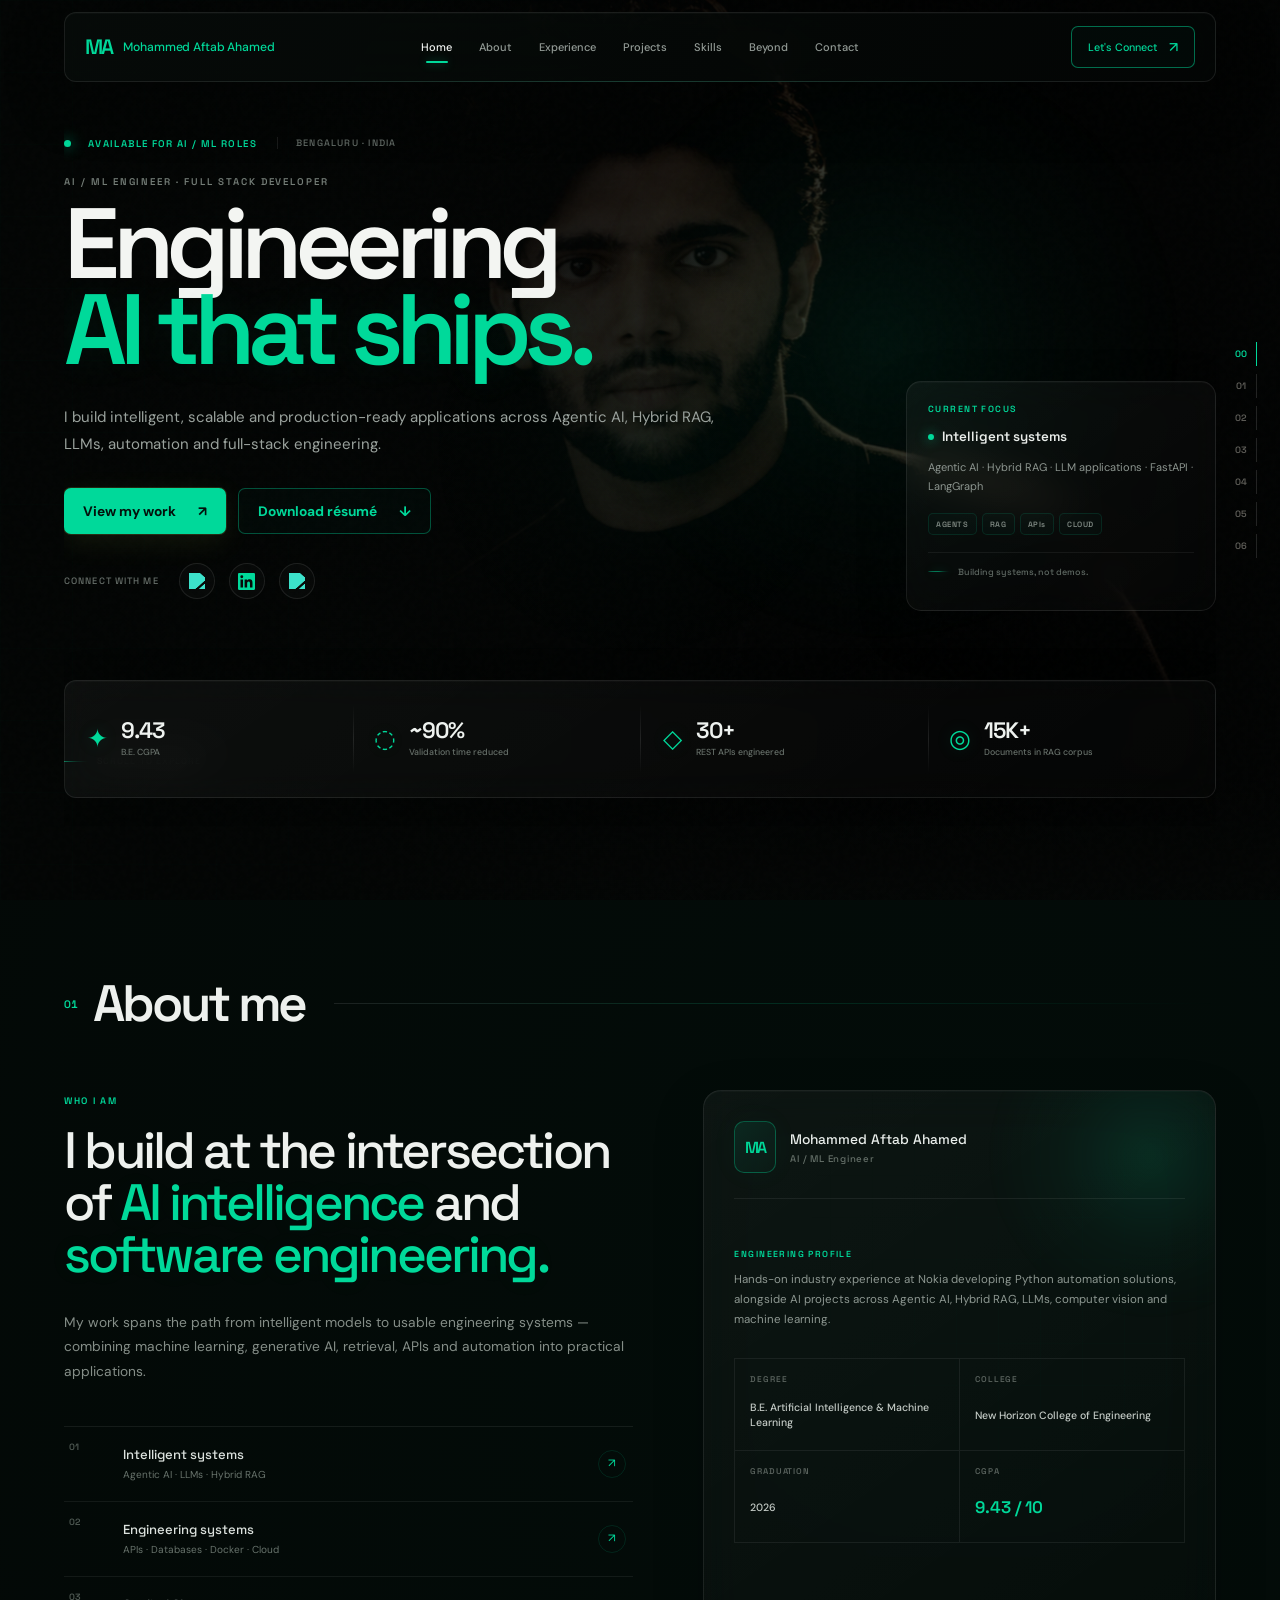
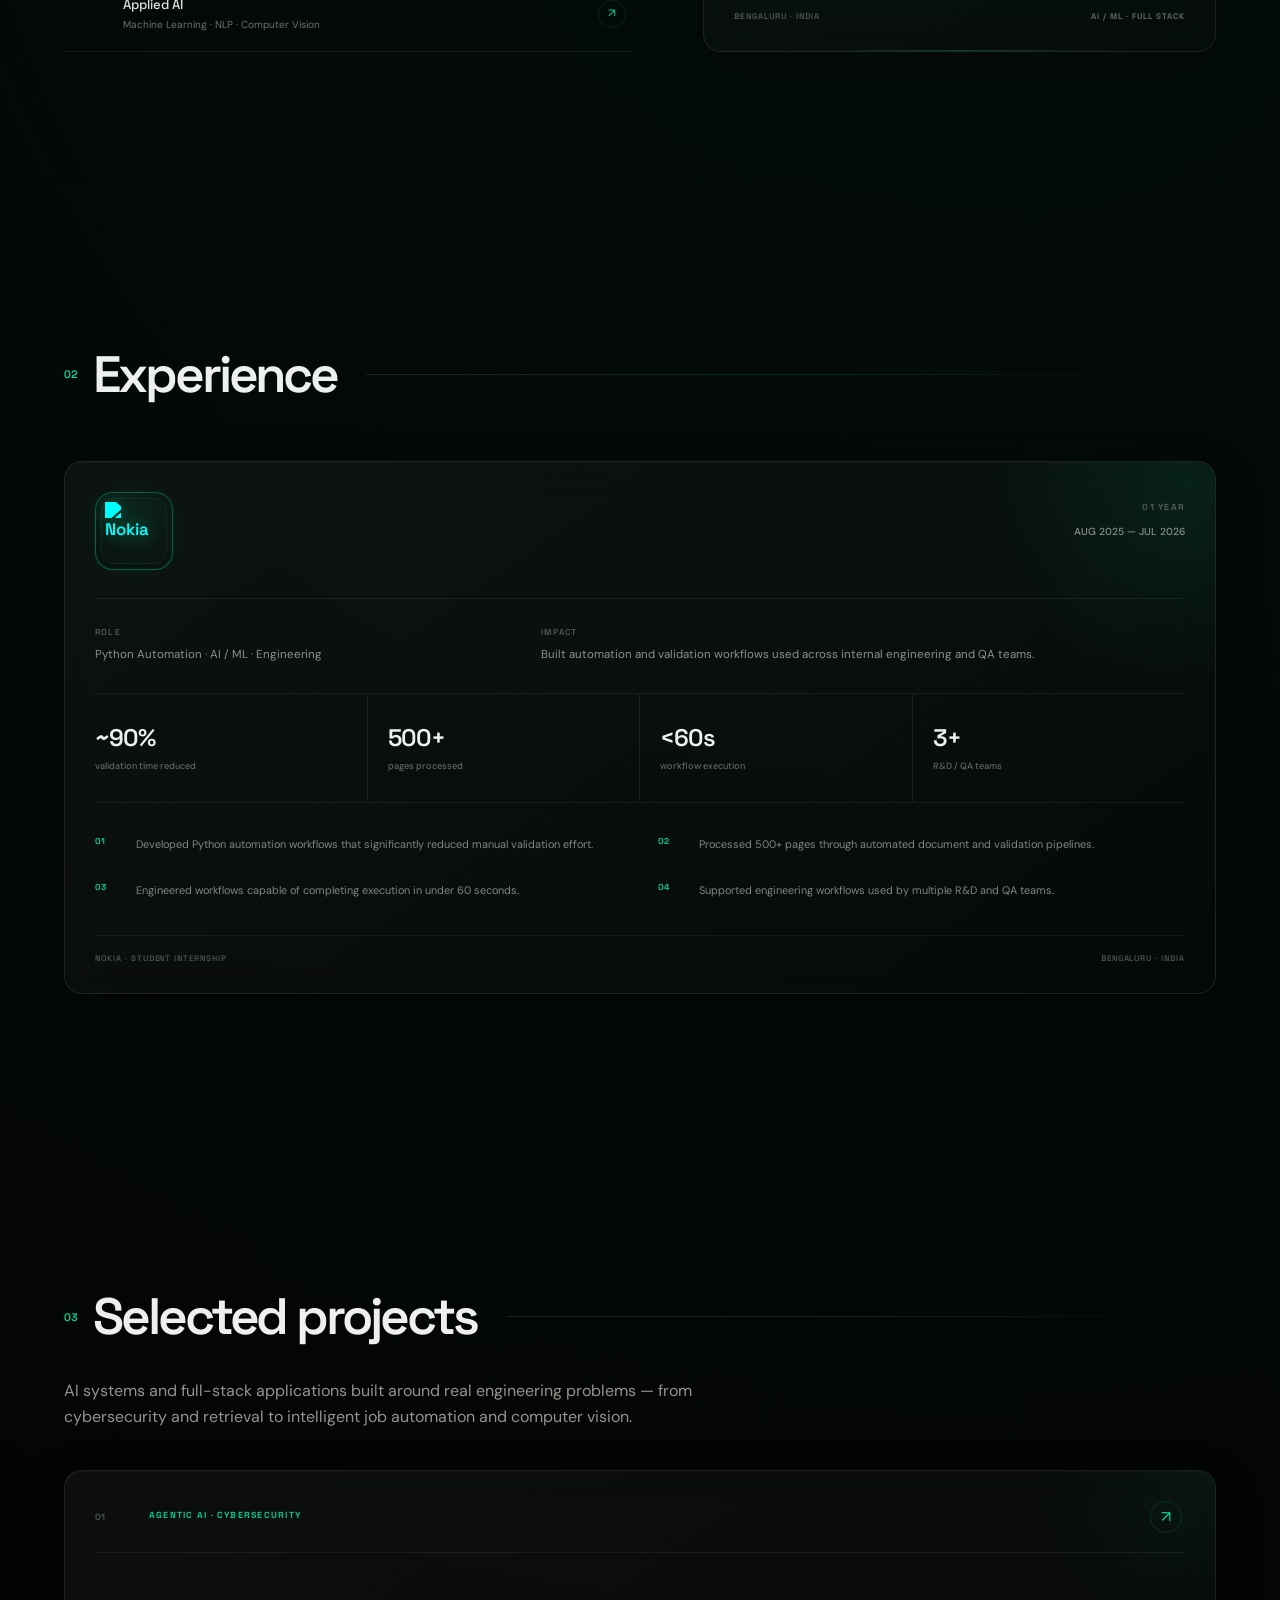
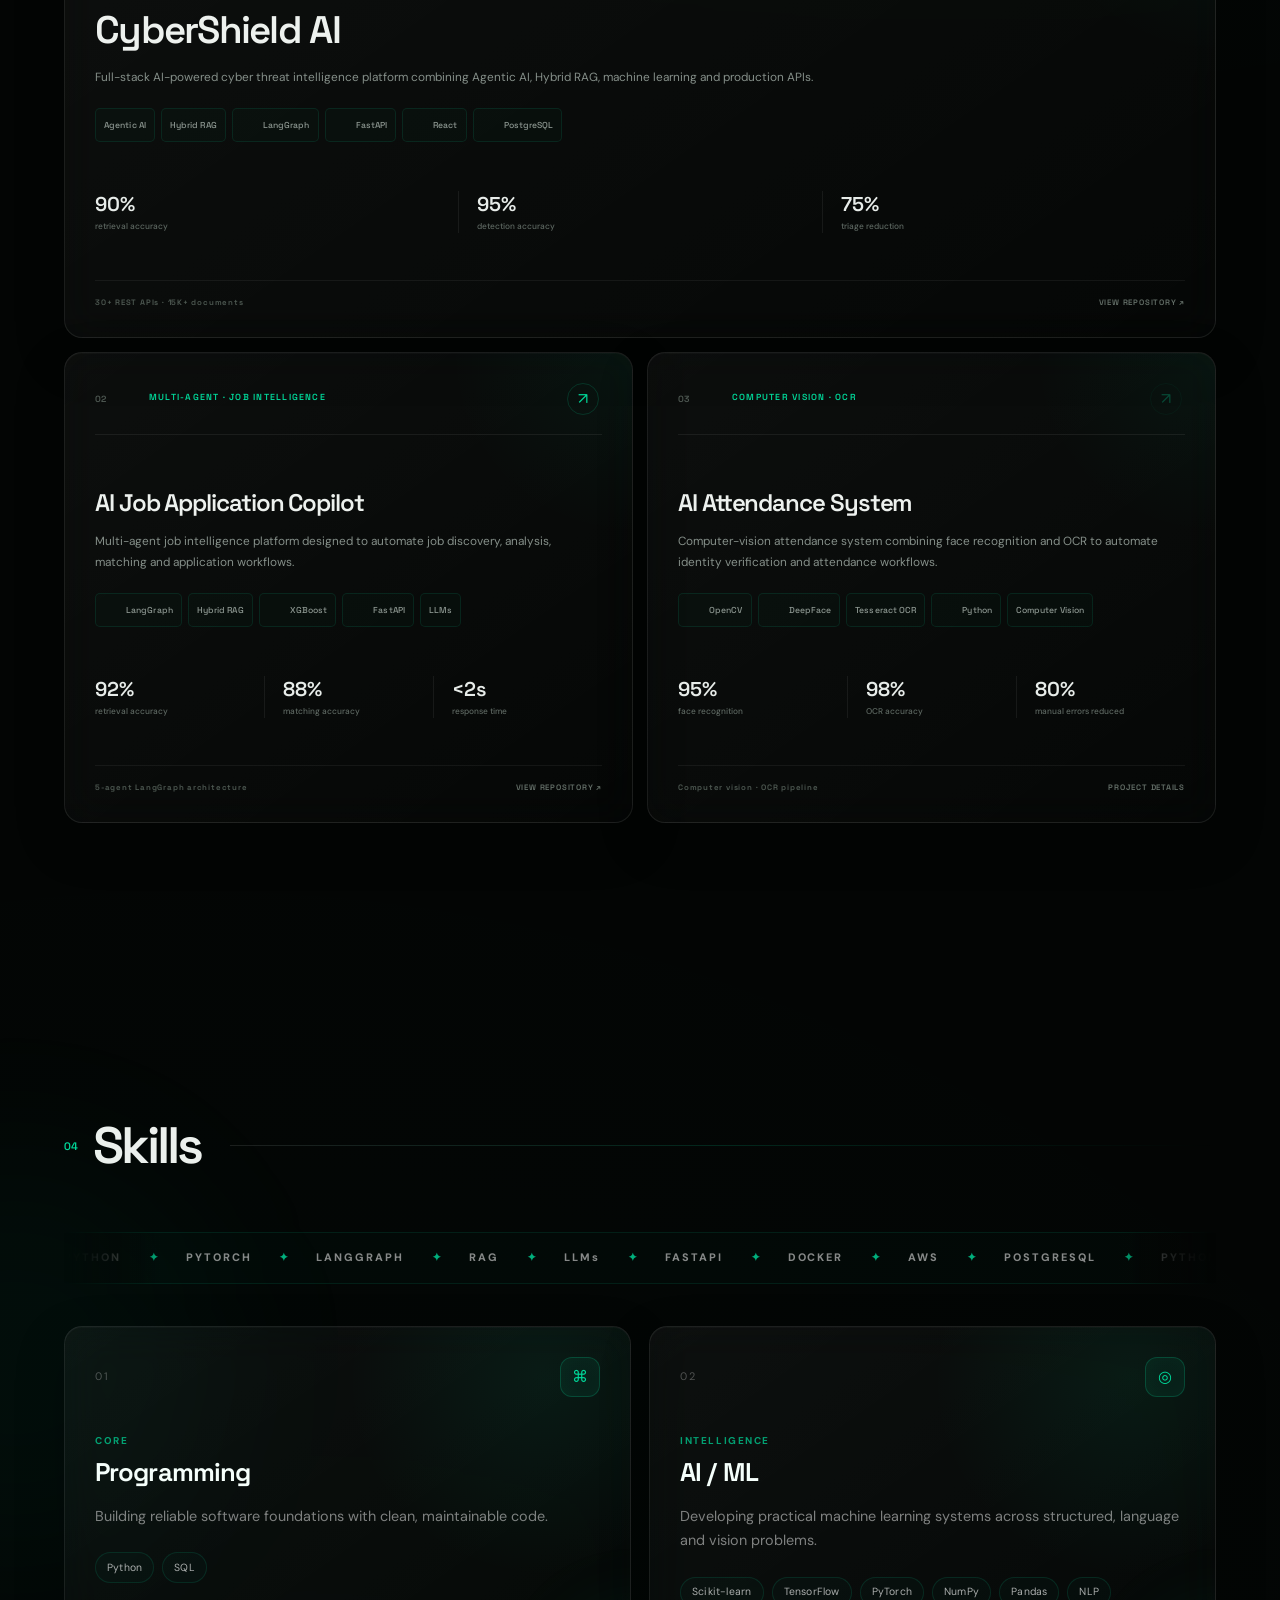
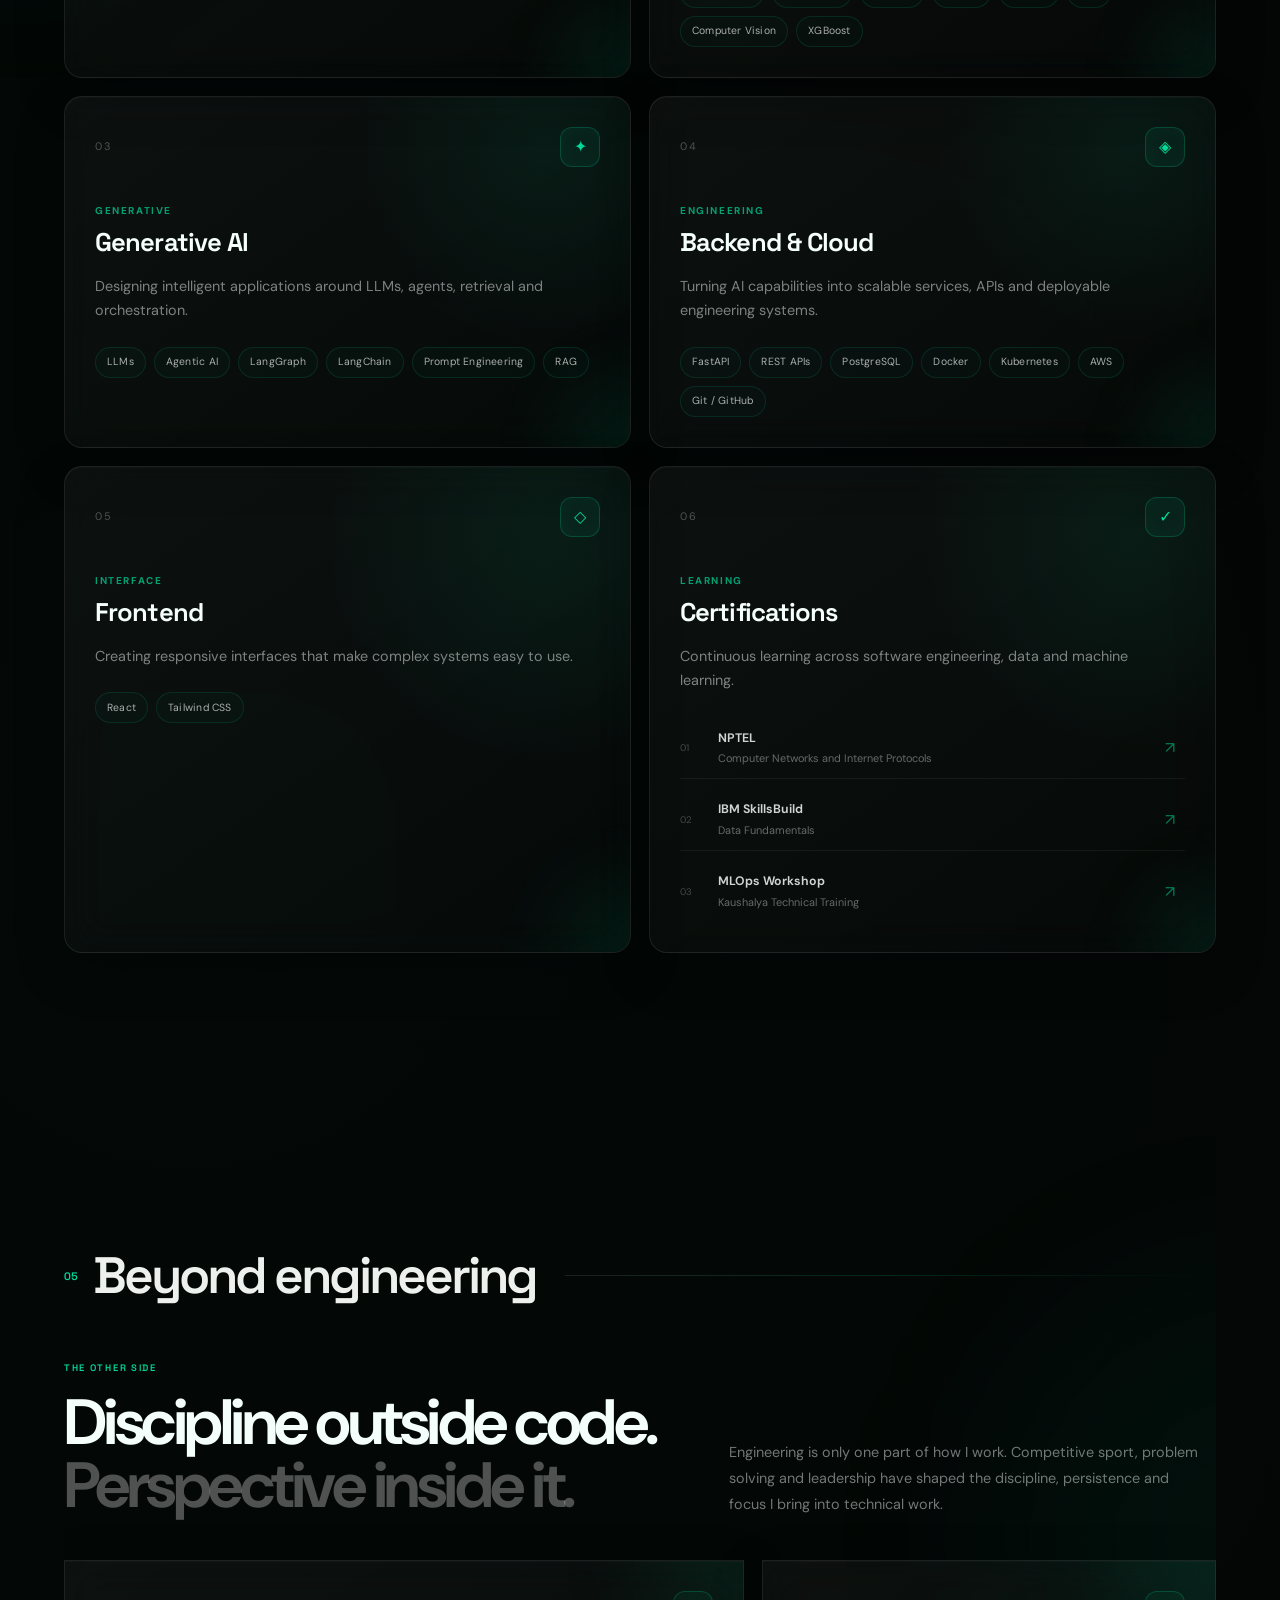
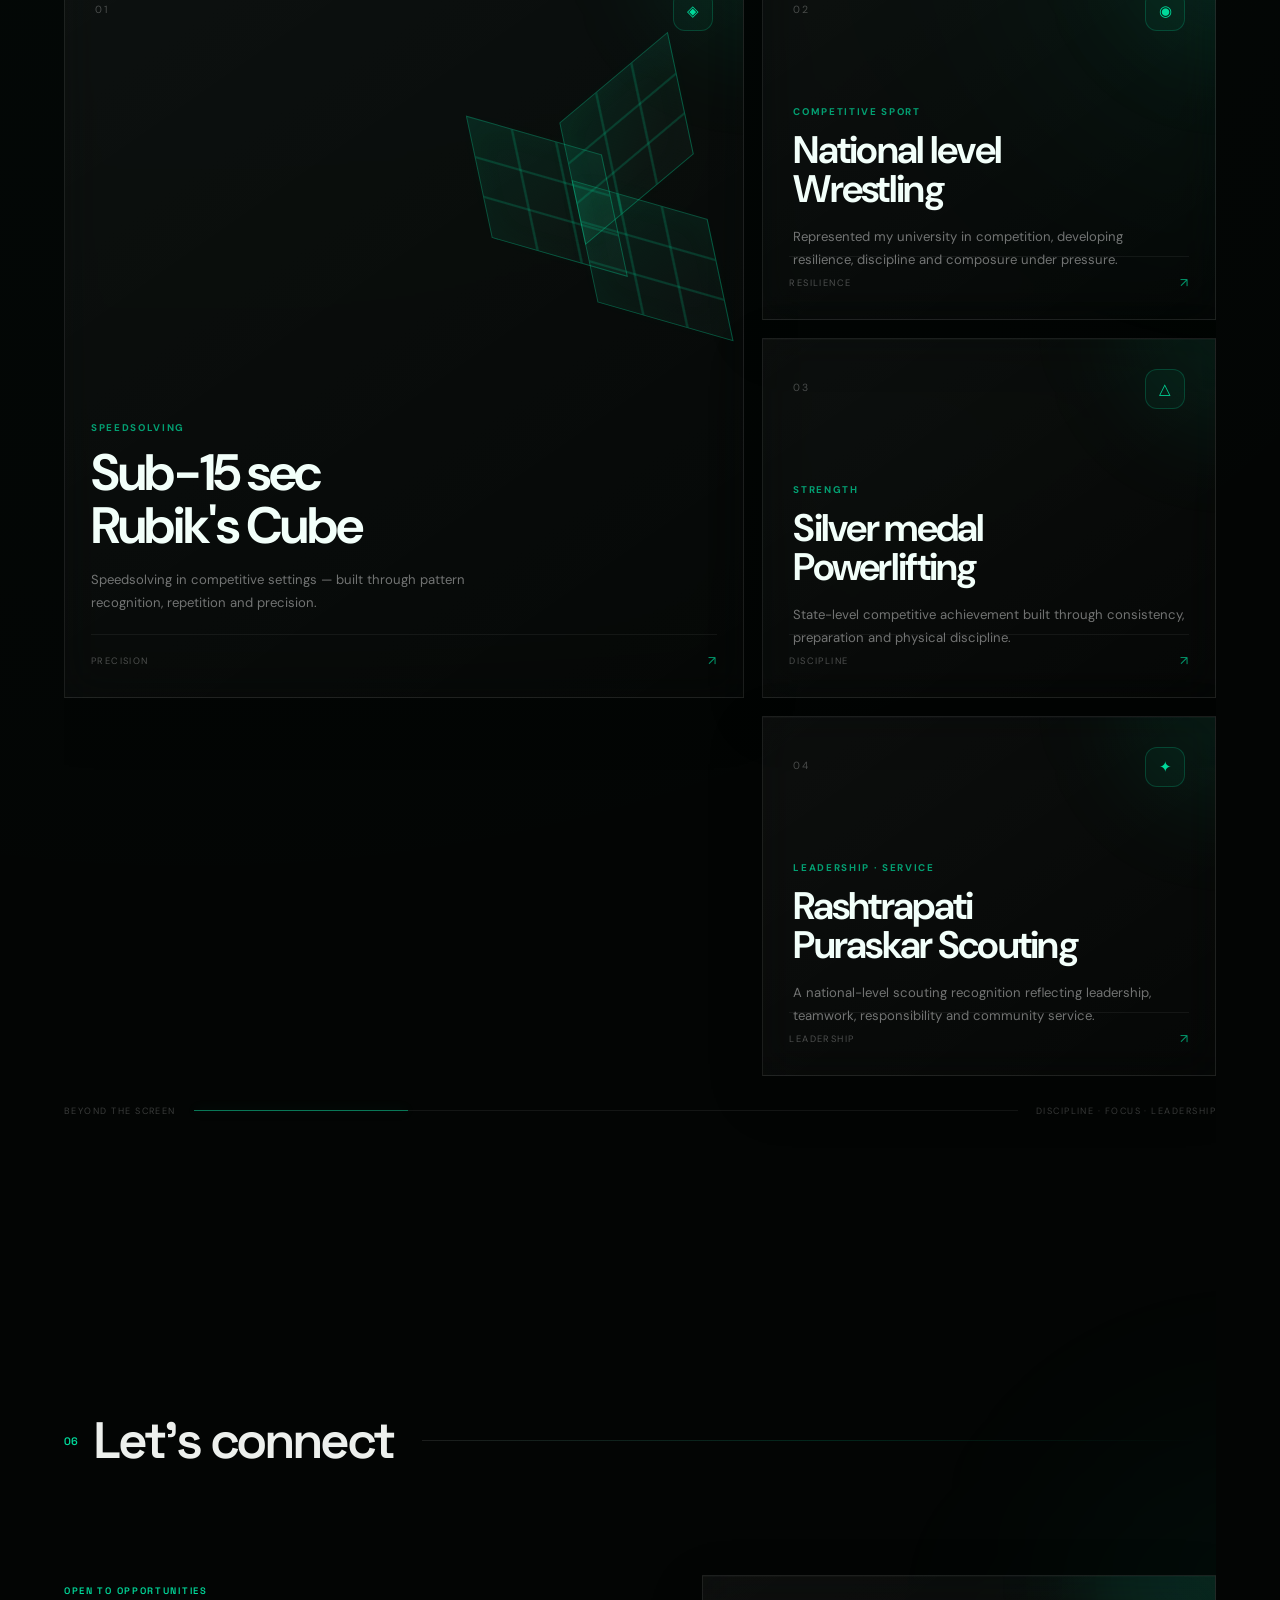
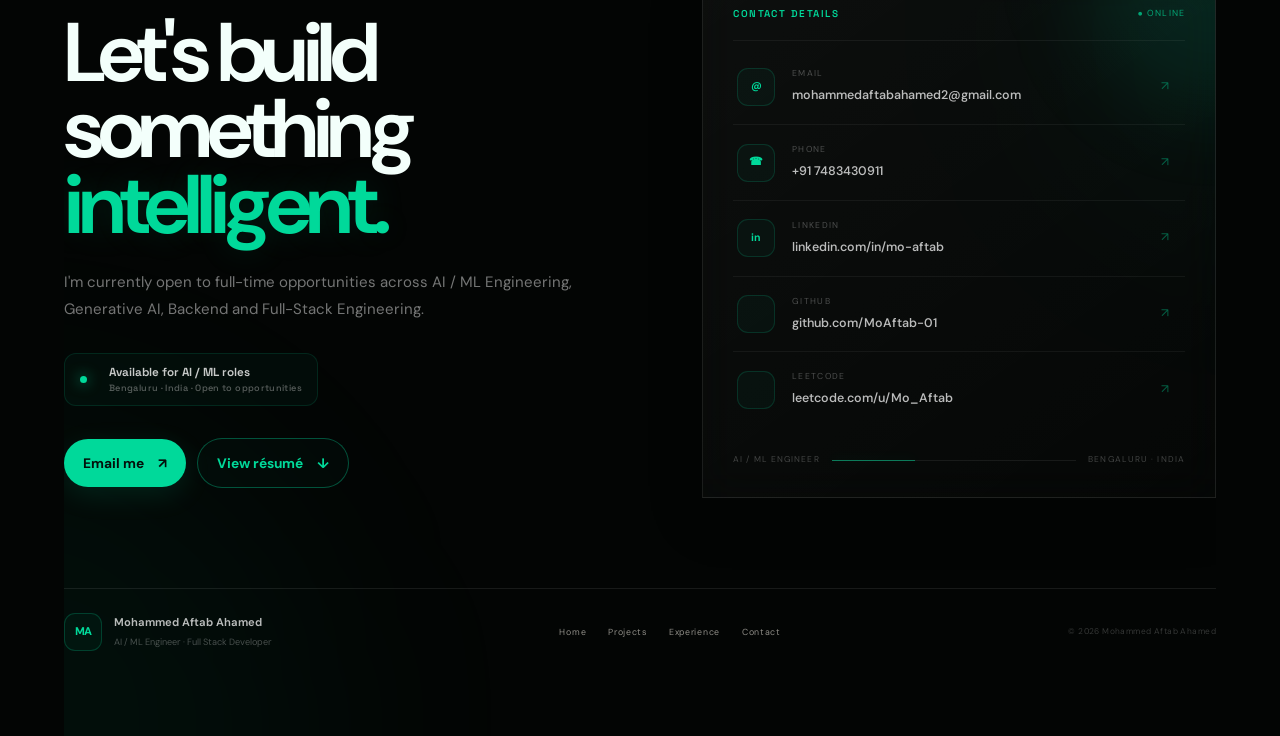
==== commit a6de032b: "Update portfolio content and styling" ====
--- a/index.html
+++ b/index.html
@@ -70,9 +70,9 @@
   >
     <a href="#home" class="active">Home</a>
     <a href="#about">About</a>
+    <a href="#experience">Experience</a>
+    <a href="#projects">Projects</a>
     <a href="#skills">Skills</a>
-    <a href="#projects">Projects</a>
-    <a href="#experience">Experience</a>
     <a href="#more">Beyond</a>
     <a href="#contact">Contact</a>
   </nav>
@@ -133,11 +133,11 @@
       </a>
 
       <a
-        href="#skills"
+        href="#experience"
         onclick="document.getElementById('mobile-nav-toggle').checked=false"
       >
         <span>02</span>
-        <strong>Skills</strong>
+        <strong>Experience</strong>
         <i>↗</i>
       </a>
 
@@ -151,11 +151,11 @@
       </a>
 
       <a
-        href="#experience"
+        href="#skills"
         onclick="document.getElementById('mobile-nav-toggle').checked=false"
       >
         <span>04</span>
-        <strong>Experience</strong>
+        <strong>Skills</strong>
         <i>↗</i>
       </a>
 
@@ -1286,7 +1286,7 @@
 <section id="skills" class="section content-section observe-section">
 
   <div class="section-heading reveal">
-    <span>02</span>
+    <span>04</span>
     <h2>Skills</h2>
     <i></i>
   </div>
--- a/styles.css
+++ b/styles.css
@@ -1606,12 +1606,12 @@
 .contact-section h2 {
   font-size:
     clamp(
-      3.5rem,
-      7vw,
-      7rem
+      2.2rem,
+      4vw,
+      3.8rem
     );
 
-  margin-top: 22px;
+  margin-top: 0;
 }
 
 .contact-section > div > p:not(.eyebrow) {
@@ -2899,14 +2899,6 @@
   letter-spacing:-.055em;
 }
 
-.beyond-intro{
-  max-width:620px;
-  margin:26px 0 0;
-  color:#85837d;
-  font-size:.9rem;
-  line-height:1.75;
-}
-
 .beyond-list{
   border-top:1px solid rgba(255,255,255,.08);
 }
@@ -3066,10 +3058,9 @@
 ================================ */
 
 .contact-section{
-  min-height:80vh;
-  display:flex;
-  align-items:center;
-  padding-bottom:55px;
+  display:block;
+  min-height:0;
+  padding:145px 0 55px;
 }
 
 .contact-wrap{
@@ -3140,12 +3131,6 @@
 
 
 /* CONTACT ACTIONS */
-
-.contact-actions{
-  display:flex;
-  flex-direction:column;
-  gap:10px;
-}
 
 .contact-primary{
   display:flex;
@@ -3489,16 +3474,16 @@
   left:50%;
   right:auto;
 
-  width:min(1180px,calc(100% - 40px));
+  width:min(var(--max),90vw);
   height:70px;
 
   transform:translateX(-50%);
 
   display:grid;
-  grid-template-columns:auto 1fr auto;
+  grid-template-columns:1fr auto 1fr;
   align-items:center;
 
-  padding:0 16px 0 20px;
+  padding:0 20px;
 
   border:1px solid rgba(255,255,255,.09);
   border-radius:12px;
@@ -3552,6 +3537,8 @@
   align-items:center;
   gap:11px;
 
+  justify-self:start;
+
   text-decoration:none;
 
   white-space:nowrap;
@@ -3653,6 +3640,8 @@
   display:flex;
   align-items:center;
   gap:12px;
+
+  justify-self:end;
 
   padding:11px 16px;
 
@@ -3744,6 +3733,11 @@
 
 .section-heading > span{
   color:var(--accent);
+
+  /* Fixed number gutter so every section title starts on the
+     same left edge (proportional figures made 01 narrower than 02). */
+  min-width:2ch;
+  font-variant-numeric:tabular-nums;
 }
 
 .section-heading h2{
@@ -6288,7 +6282,7 @@
 
   overflow:hidden;
 
-  padding:26px;
+  padding:30px;
 
   border-radius:18px;
 
@@ -6850,7 +6844,7 @@
 .skill-card{
   position:relative;
   min-height:330px;
-  padding:26px;
+  padding:30px;
   overflow:hidden;
   isolation:isolate;
 
@@ -7310,7 +7304,7 @@
 .beyond-card{
   position:relative;
   min-height:360px;
-  padding:26px;
+  padding:30px;
   overflow:hidden;
   isolation:isolate;
 
@@ -7949,7 +7943,7 @@
 .contact-card{
   position:relative;
   overflow:hidden;
-  padding:27px;
+  padding:30px;
 
   border:1px solid rgba(255,255,255,.075);
 
@@ -9319,7 +9313,7 @@
     position:absolute !important;
 
     top:auto !important;
-    right:4% !important;
+    right:0 !important;
     bottom:215px !important;
 
     width:310px !important;
@@ -9340,15 +9334,15 @@
   .hero-stats{
     position:absolute !important;
 
-    left:auto !important;
-    right:4% !important;
+    left:0 !important;
+    right:0 !important;
 
     top:auto !important;
     bottom:28px !important;
 
-    width:900px !important;
+    width:auto !important;
     min-width:0 !important;
-    max-width:calc(100% - 8%) !important;
+    max-width:none !important;
 
     min-height:118px !important;
 
@@ -9414,14 +9408,14 @@
 @media (min-width:1300px){
 
   .hero-side-card{
-    right:4% !important;
+    right:0 !important;
     bottom:215px !important;
     width:320px !important;
   }
 
   .hero-stats{
-    right:4% !important;
-    width:900px !important;
+    right:0 !important;
+    width:auto !important;
   }
 
 }
@@ -9434,14 +9428,14 @@
 @media (min-width:1600px){
 
   .hero-side-card{
-    right:6% !important;
+    right:0 !important;
     bottom:220px !important;
     width:330px !important;
   }
 
   .hero-stats{
-    right:6% !important;
-    width:900px !important;
+    right:0 !important;
+    width:auto !important;
   }
 
 }
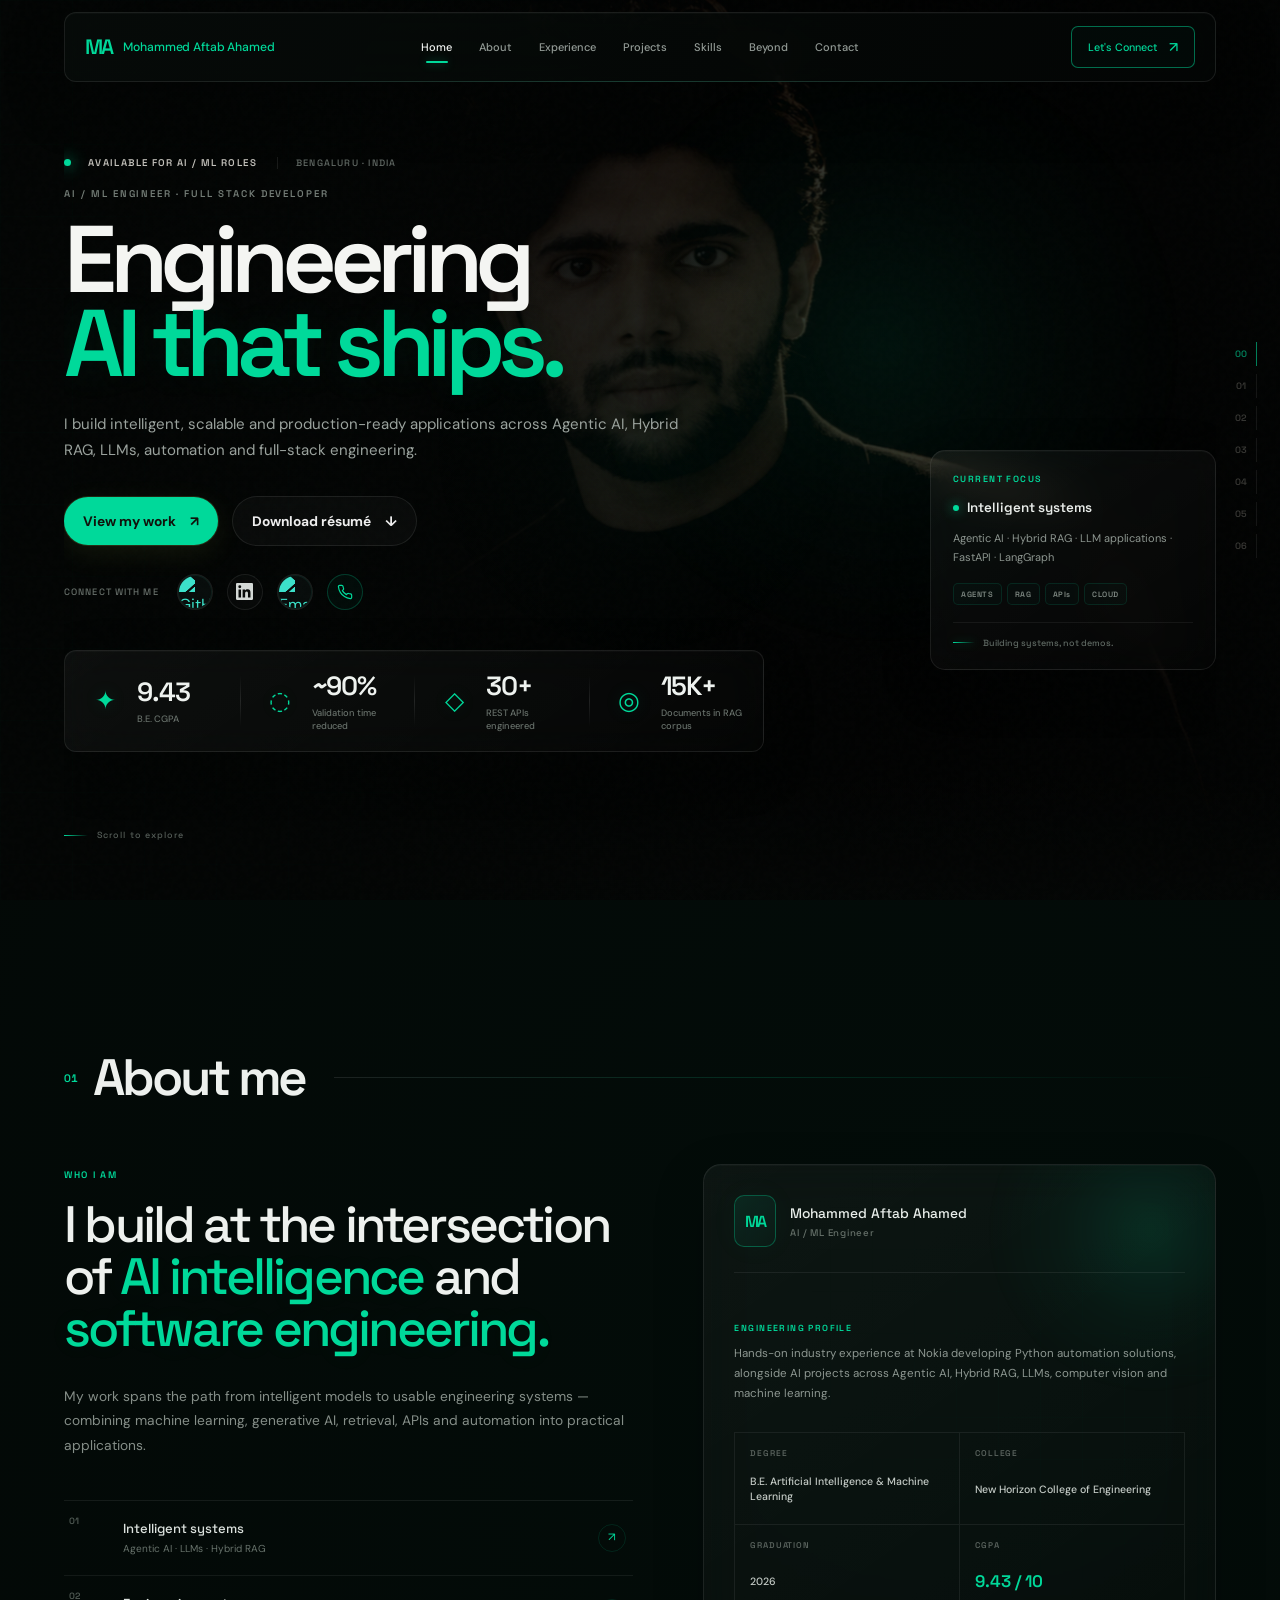
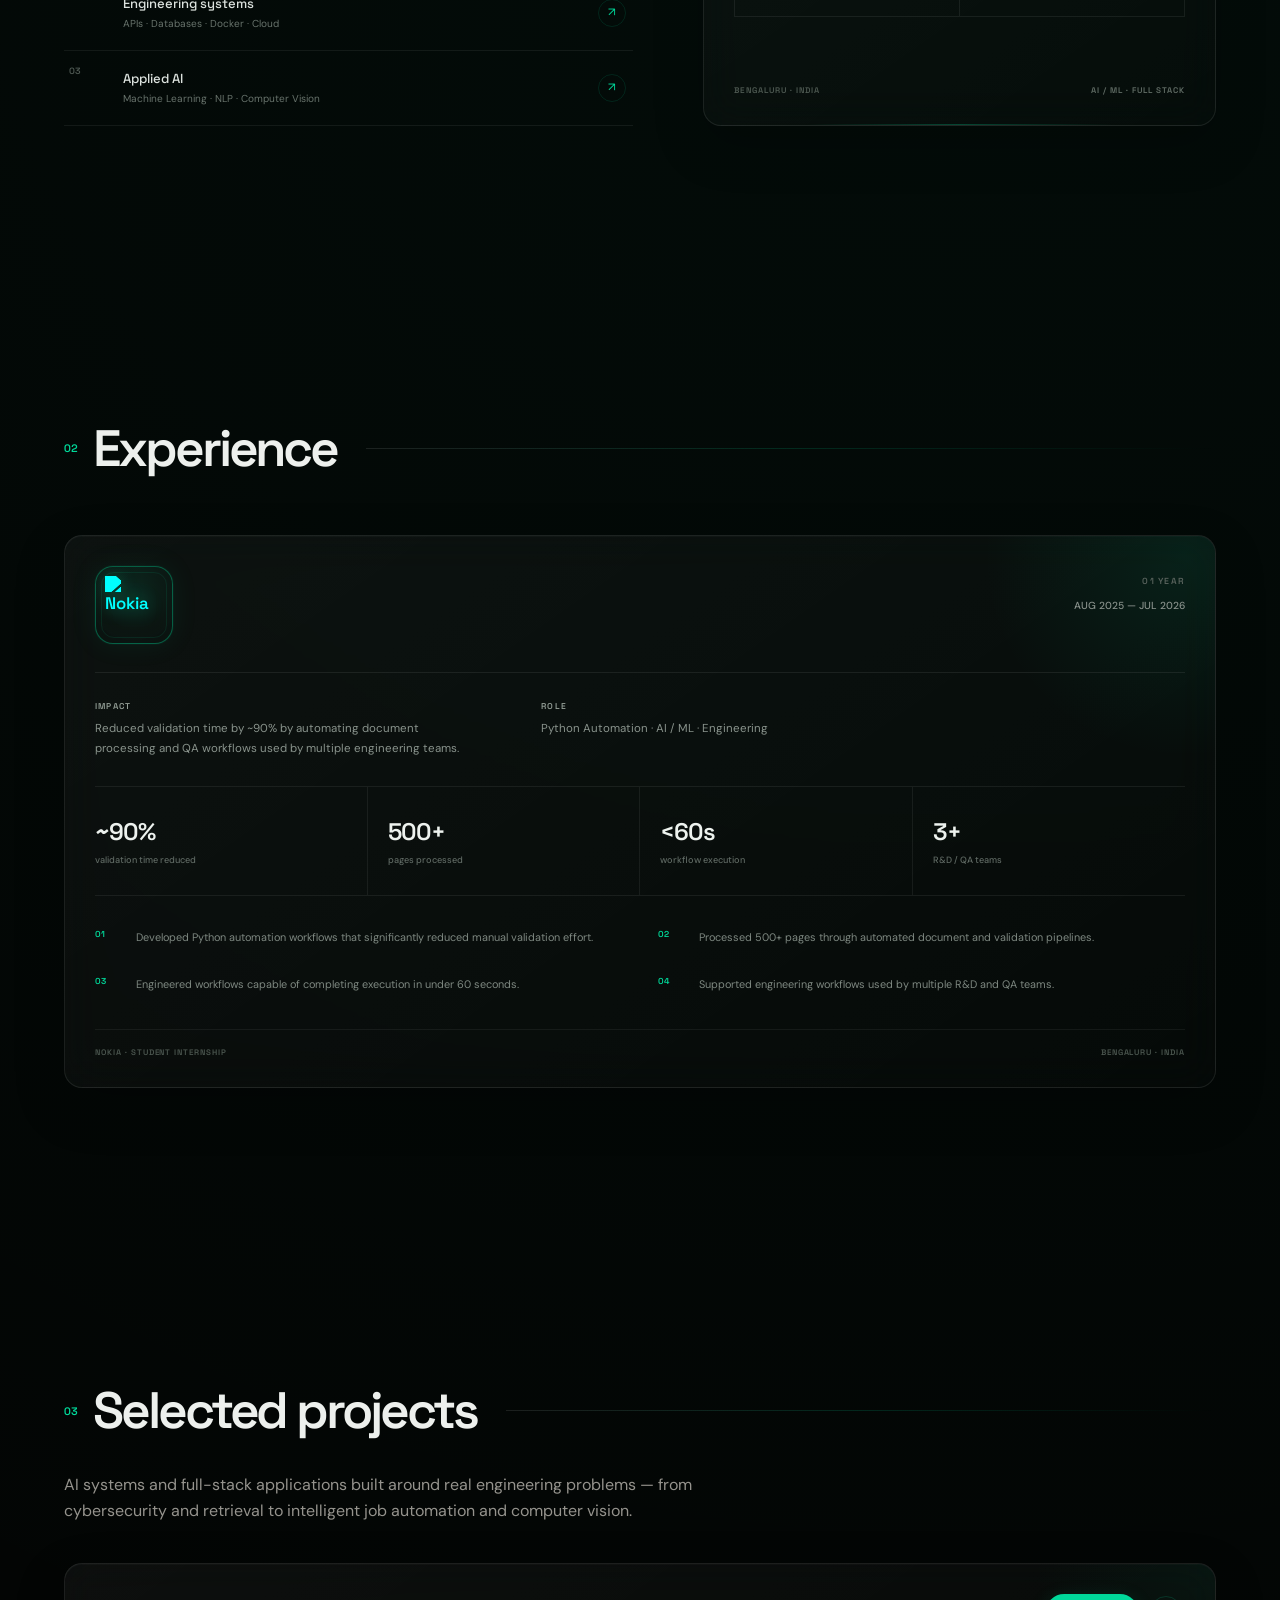
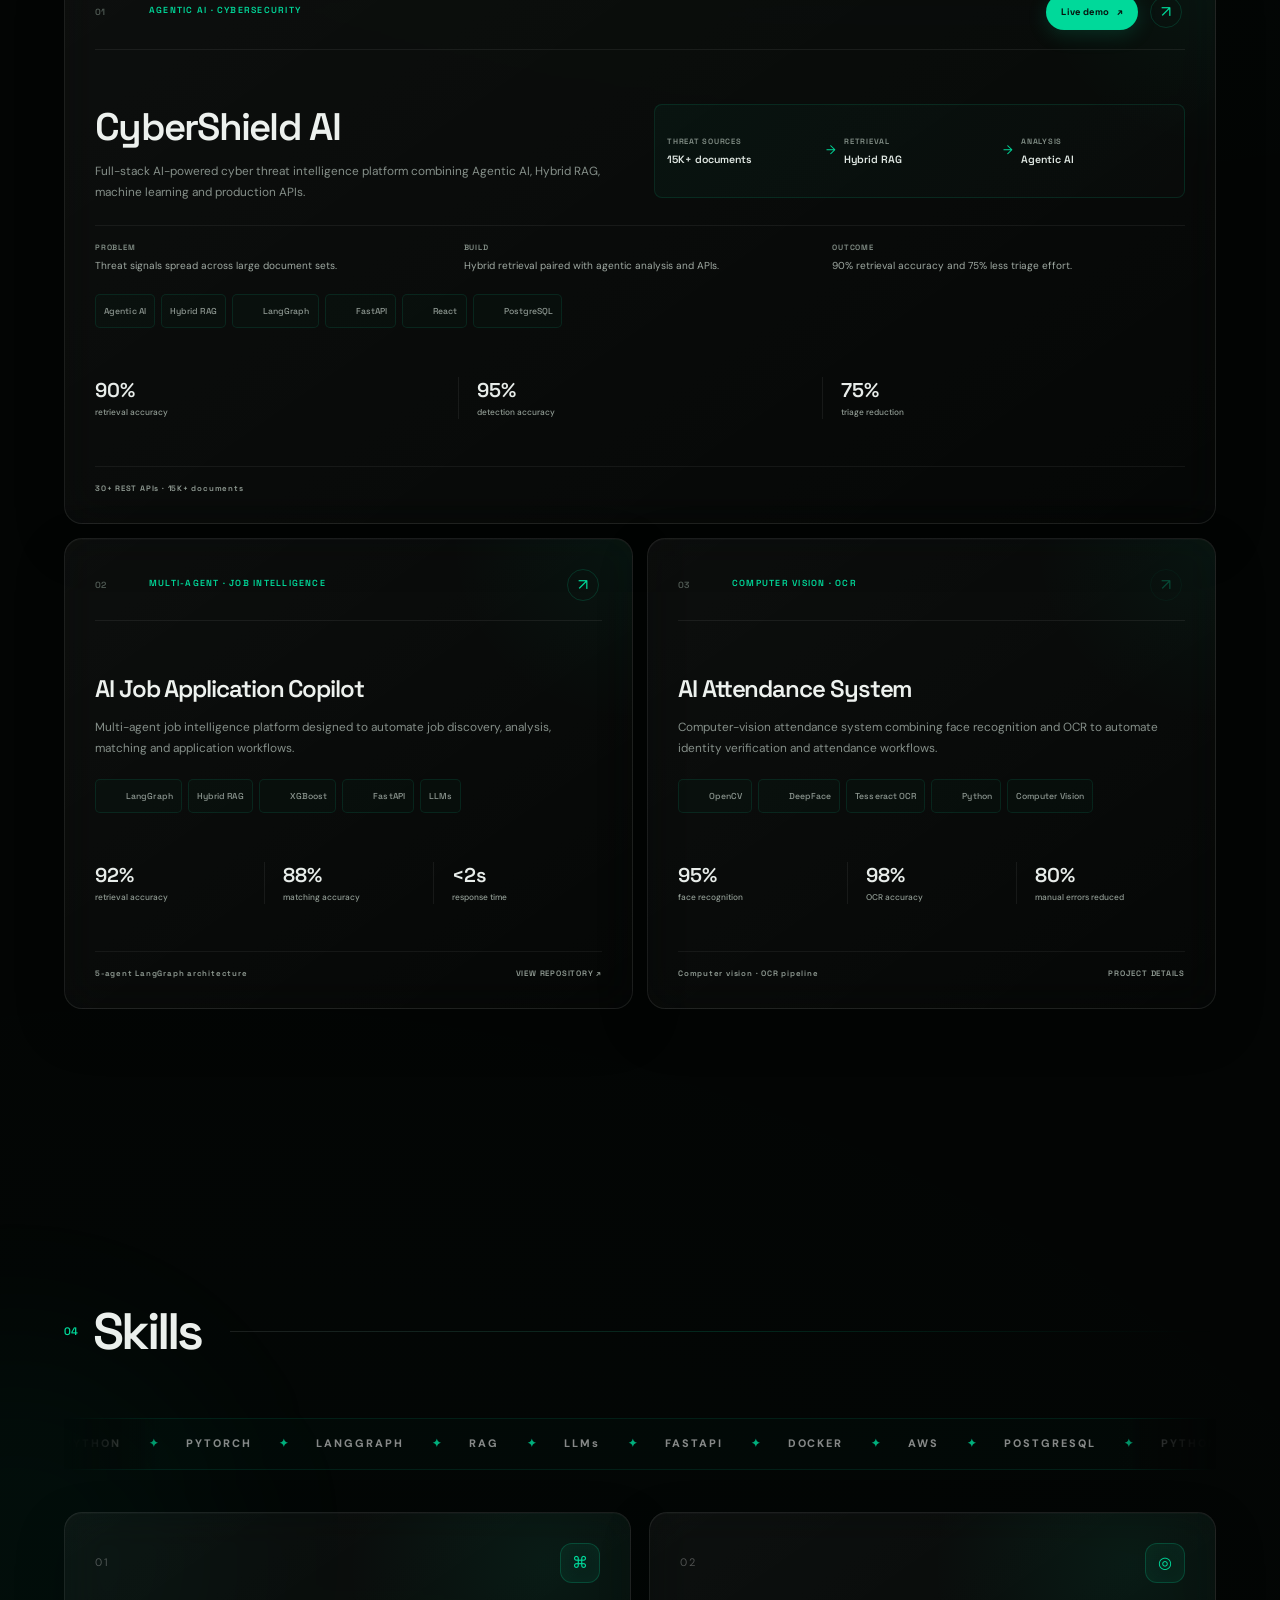
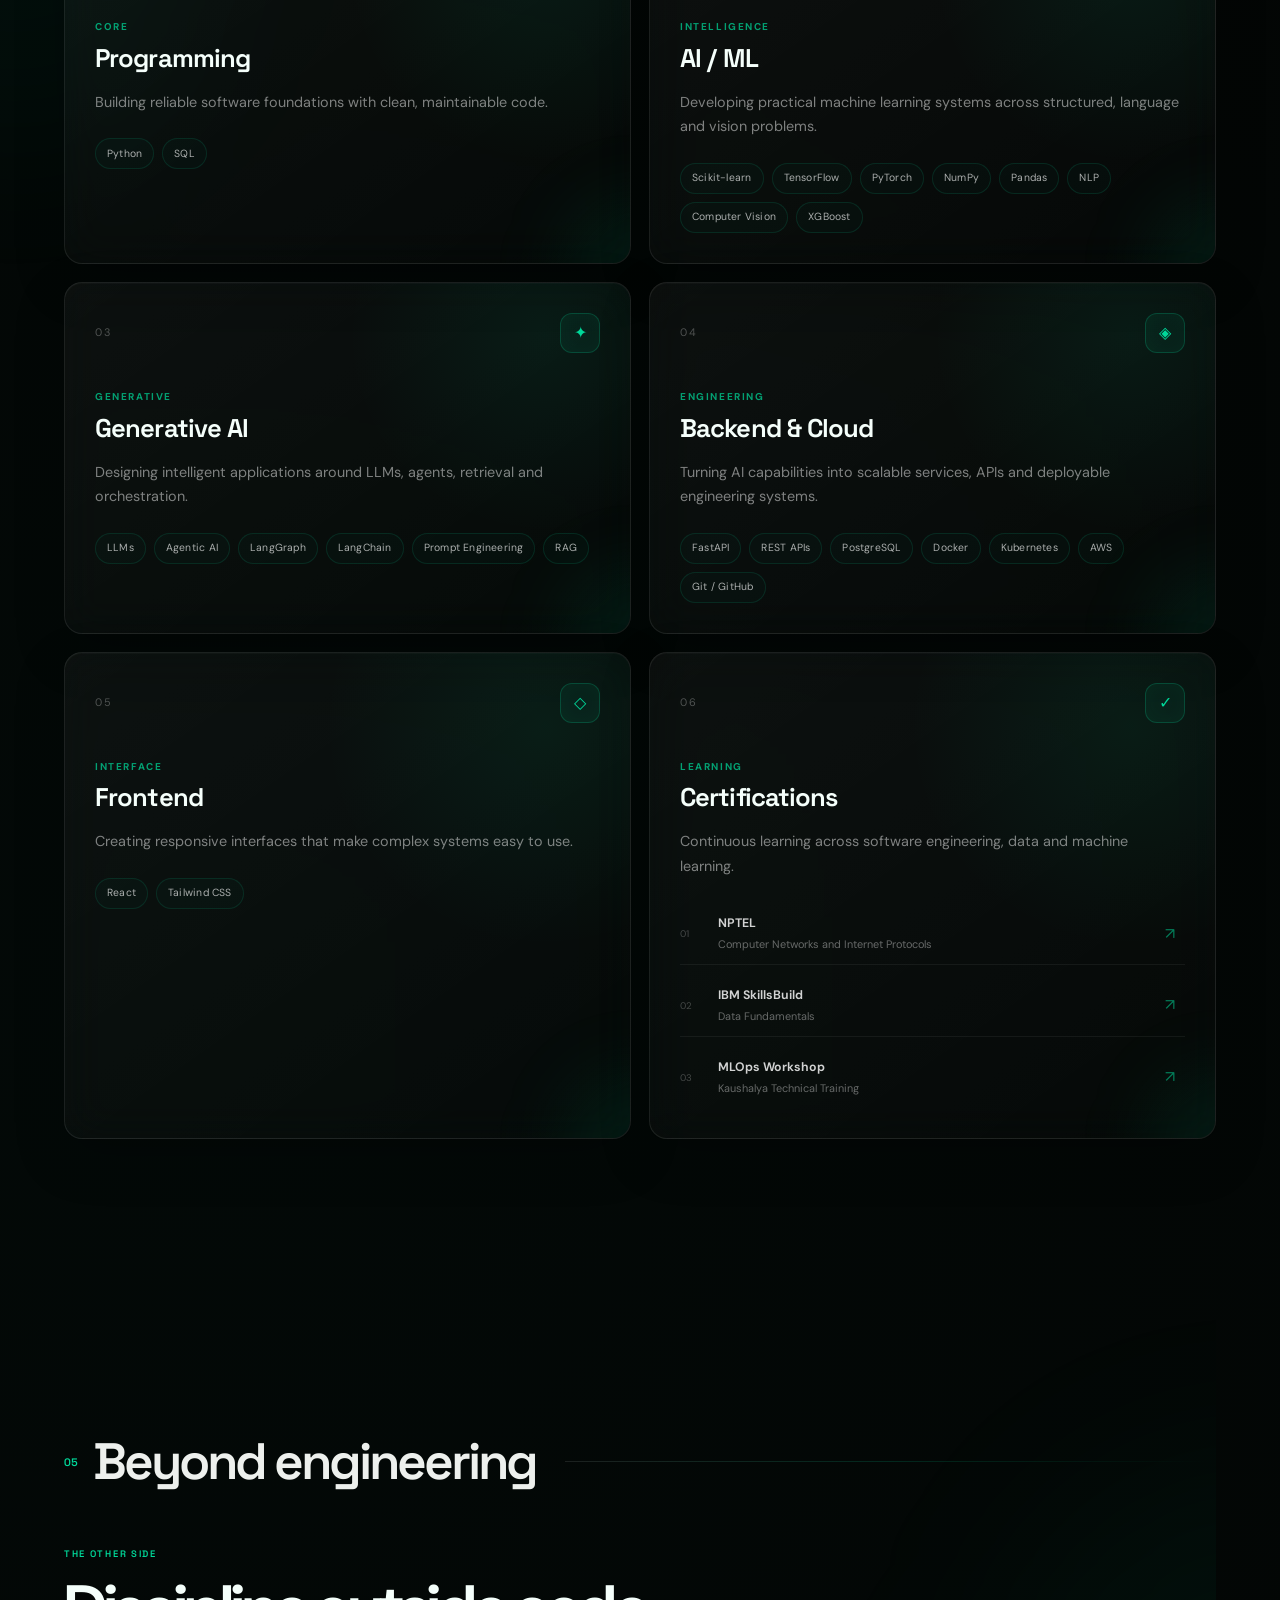
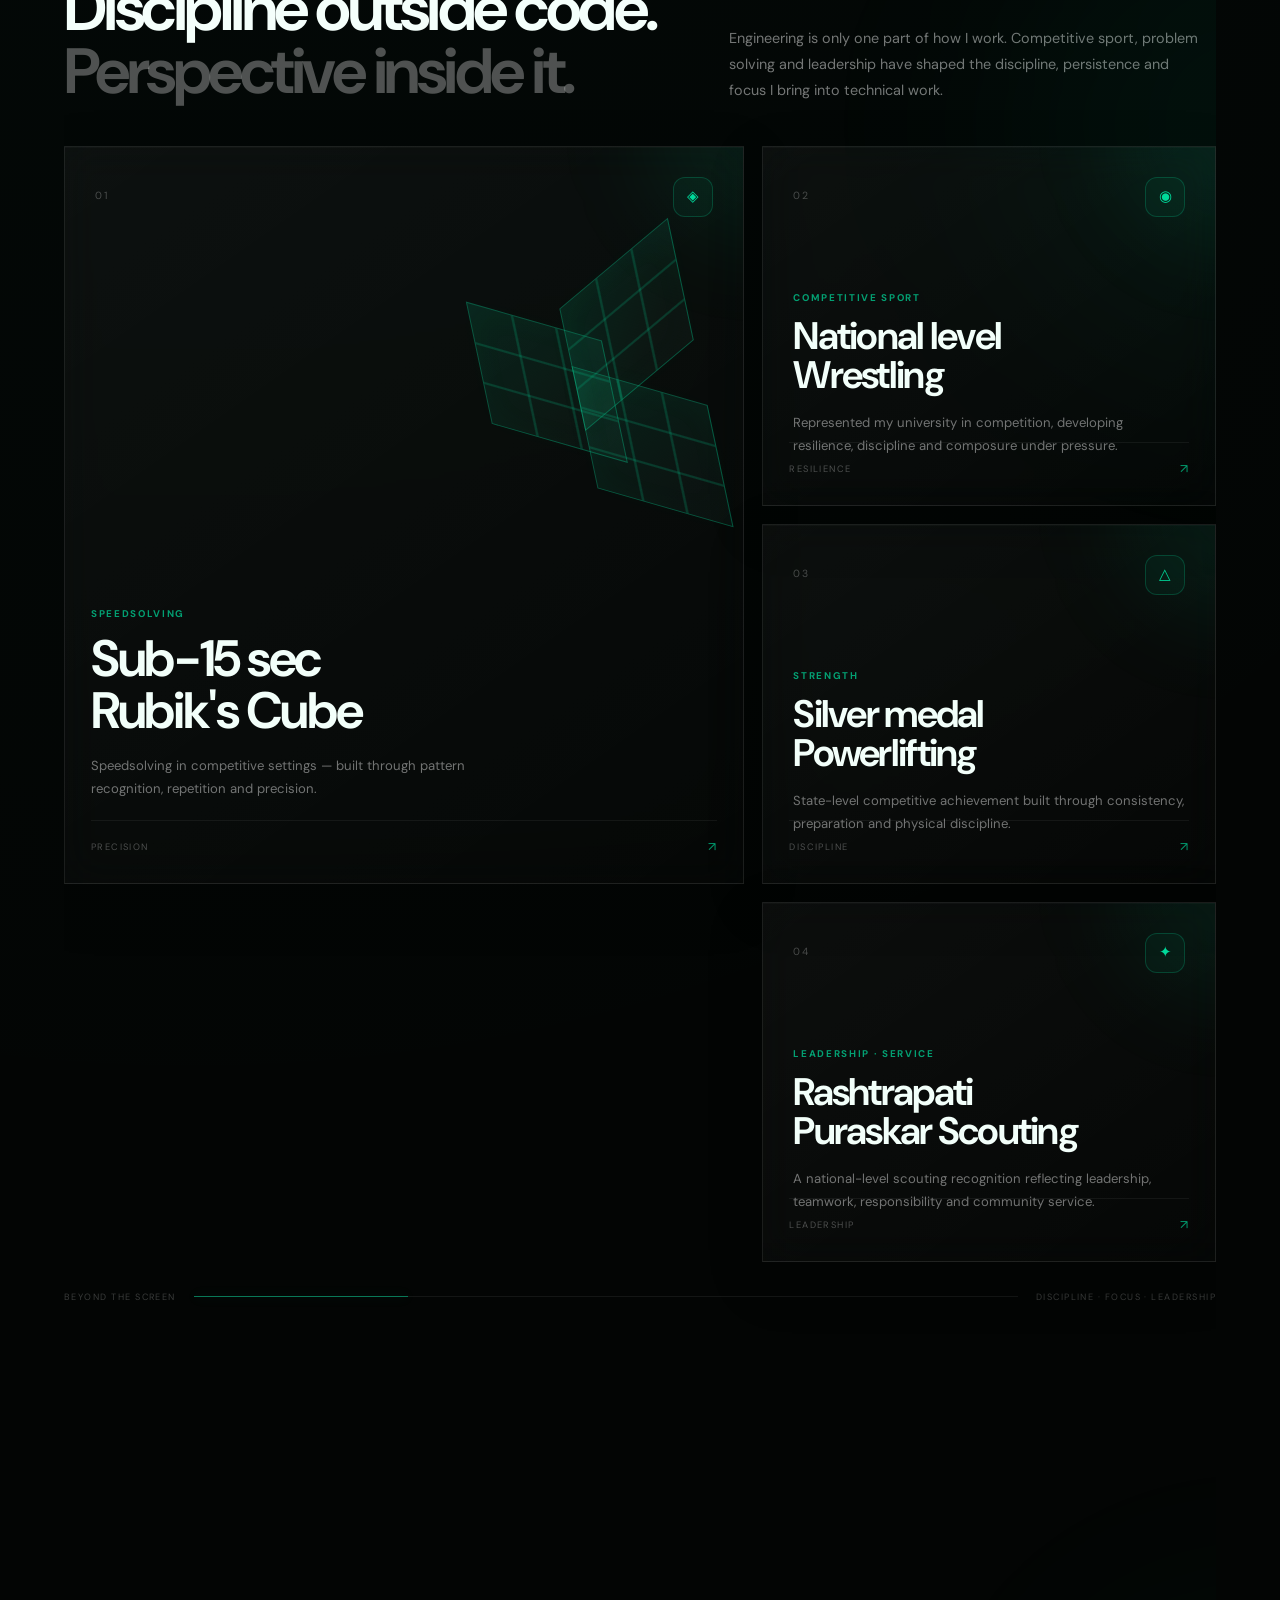
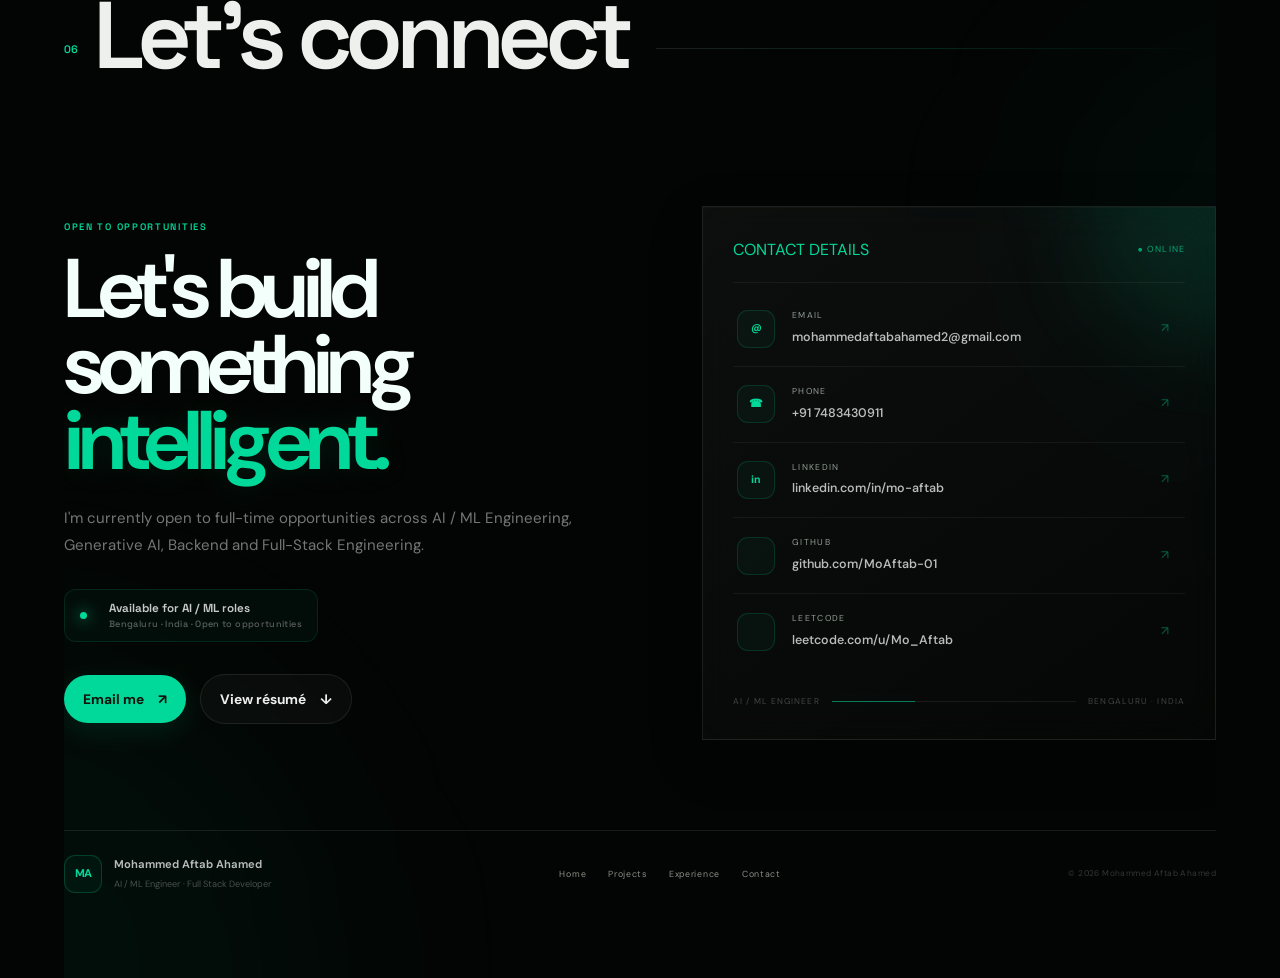
==== commit f45e38c2: "Refine hero layout and spacing" ====
--- a/index.html
+++ b/index.html
@@ -31,7 +31,7 @@
     rel="stylesheet"
   >
 
-  <link rel="stylesheet" href="styles.css" />
+  <link rel="stylesheet" href="styles.css?v=2" />
 </head>
 
 <body>
@@ -387,6 +387,17 @@
     />
   </a>
 
+  <a
+    class="hero-phone-link"
+    href="tel:+917483430911"
+    aria-label="Call Mohammed Aftab Ahamed at +91 7483430911"
+    title="Call +91 7483430911"
+  >
+    <svg viewBox="0 0 24 24" fill="none" stroke="currentColor" stroke-width="1.8" stroke-linecap="round" stroke-linejoin="round" aria-hidden="true">
+      <path d="M22 16.92v3a2 2 0 0 1-2.18 2 19.79 19.79 0 0 1-8.63-3.07 19.5 19.5 0 0 1-6-6A19.79 19.79 0 0 1 2.12 4.18 2 2 0 0 1 4.11 2h3a2 2 0 0 1 2 1.72c.12.96.36 1.9.7 2.8a2 2 0 0 1-.45 2.11L8.09 9.91a16 16 0 0 0 6 6l1.27-1.27a2 2 0 0 1 2.11-.45c.9.34 1.84.58 2.8.7A2 2 0 0 1 22 16.92z" />
+    </svg>
+  </a>
+
 </div>
 
 
@@ -778,22 +789,23 @@
 
       <div>
         <span class="exp-label">
+          IMPACT
+        </span>
+
+        <p>
+          Reduced validation time by ~90% by automating
+          document processing and QA workflows used by
+          multiple engineering teams.
+        </p>
+      </div>
+
+      <div>
+        <span class="exp-label">
           ROLE
         </span>
 
         <p>
           Python Automation · AI / ML · Engineering
-        </p>
-      </div>
-
-      <div>
-        <span class="exp-label">
-          IMPACT
-        </span>
-
-        <p>
-          Built automation and validation workflows
-          used across internal engineering and QA teams.
         </p>
       </div>
 
@@ -934,6 +946,16 @@
         <span class="project-type">
           AGENTIC AI · CYBERSECURITY
         </span>
+
+        <a
+          class="project-live-link"
+          href="https://cybershieldai-security.vercel.app/login"
+          target="_blank"
+          rel="noopener noreferrer"
+          aria-label="Open CyberShield AI live application"
+        >
+          Live demo <span aria-hidden="true">↗</span>
+        </a>
 
         <a
           class="project-link"
@@ -952,7 +974,7 @@
 
         <div class="project-heading">
 
-          <div>
+          <div class="project-copy">
 
             <h3>
               CyberShield AI
@@ -963,6 +985,38 @@
               platform combining Agentic AI, Hybrid RAG,
               machine learning and production APIs.
             </p>
+
+            <div class="project-architecture" role="img" aria-label="CyberShield AI workflow: threat documents flow through hybrid retrieval into agentic threat analysis">
+              <div>
+                <small>THREAT SOURCES</small>
+                <strong>15K+ documents</strong>
+              </div>
+              <span aria-hidden="true">→</span>
+              <div>
+                <small>RETRIEVAL</small>
+                <strong>Hybrid RAG</strong>
+              </div>
+              <span aria-hidden="true">→</span>
+              <div>
+                <small>ANALYSIS</small>
+                <strong>Agentic AI</strong>
+              </div>
+            </div>
+
+            <div class="project-story">
+              <div>
+                <small>PROBLEM</small>
+                <p>Threat signals spread across large document sets.</p>
+              </div>
+              <div>
+                <small>BUILD</small>
+                <p>Hybrid retrieval paired with agentic analysis and APIs.</p>
+              </div>
+              <div>
+                <small>OUTCOME</small>
+                <p>90% retrieval accuracy and 75% less triage effort.</p>
+              </div>
+            </div>
 
           </div>
 
@@ -1040,10 +1094,6 @@
 
         <span>
           30+ REST APIs · 15K+ documents
-        </span>
-
-        <span>
-          VIEW REPOSITORY ↗
         </span>
 
       </div>
--- a/styles.css
+++ b/styles.css
@@ -363,381 +363,617 @@
 ========================================================= */
 
 .hero {
+  position: relative;
   min-height: 100vh;
-
   display: flex;
   align-items: center;
-
-  padding: 140px 0 100px;
+  padding: 118px 0 110px;
+  overflow: hidden;
+}
+
+.hero::before {
+  content: "";
+  position: absolute;
+  width: 620px;
+  height: 620px;
+  right: 2%;
+  top: 4%;
+  border-radius: 50%;
+  background: radial-gradient(circle, rgba(0,217,154,.075), rgba(0,217,154,.025) 38%, transparent 70%);
+  filter: blur(8px);
+  pointer-events: none;
+  z-index: 0;
 }
 
 .hero-copy {
-  max-width: 760px;
-
   position: relative;
-
-  z-index: 2;
+  z-index: 3;
+  width: min(680px, 100%);
+  max-width: 680px;
+  padding-right: 250px;
 }
 
 .hero-status-row {
   display: flex;
-
   align-items: center;
-
-  gap: 18px;
-
   flex-wrap: wrap;
-}
-
-.location {
-  font:
-    600 .65rem
-    "Space Grotesk";
-
+  gap: 16px 20px;
+  margin-bottom: 18px;
+}
+
+.hero-status-row .eyebrow {
+  display: flex;
+  align-items: center;
+  gap: 8px;
+  margin: 0;
+  font: 600 .61rem "Space Grotesk", sans-serif;
   letter-spacing: .14em;
-
-  color: #76756f;
-
-  border-left:
-    1px solid var(--line);
-
-  padding-left: 18px;
+}
+
+.hero-status-row .location {
+  color: #626a65;
+  font: 500 .58rem "Space Grotesk", sans-serif;
+  letter-spacing: .13em;
 }
 
 .eyebrow {
   font-size: .7rem;
-
   letter-spacing: .18em;
-
   color: #c2c0ba;
-
   font-weight: 700;
-
   margin: 0;
+}
+
+.location {
+  font: 600 .65rem "Space Grotesk";
+  letter-spacing: .14em;
+  color: #76756f;
+  border-left: 1px solid var(--line);
+  padding-left: 18px;
 }
 
 .status-dot {
   display: inline-block;
-
   width: 7px;
   height: 7px;
-
   background: var(--accent);
-
   border-radius: 50%;
-
-  box-shadow:
-    0 0 15px var(--accent);
-
+  box-shadow: 0 0 15px var(--accent);
   margin-right: 9px;
-
-  animation:
-    pulse 2.2s
-    ease-in-out infinite;
+  animation: pulse 2.2s ease-in-out infinite;
 }
 
 @keyframes pulse {
-
   0%,
   100% {
-    box-shadow:
-      0 0 0 0 rgba(214,255,104,.35),
-      0 0 15px var(--accent);
+    box-shadow: 0 0 0 0 rgba(214,255,104,.35), 0 0 15px var(--accent);
   }
 
   50% {
-    box-shadow:
-      0 0 0 7px rgba(214,255,104,0),
-      0 0 18px var(--accent);
+    box-shadow: 0 0 0 7px rgba(214,255,104,0), 0 0 18px var(--accent);
   }
 }
 
 .hero-kicker {
-  margin: 48px 0 8px;
-
-  font:
-    600 .78rem
-    "Space Grotesk";
-
-  letter-spacing: .22em;
-
-  color: #8b8a84;
+  margin: 0 0 18px;
+  color: #737c76;
+  font: 600 .61rem "Space Grotesk", sans-serif;
+  letter-spacing: .2em;
 }
 
 .hero h1,
 .contact-section h2 {
   font-family: "Space Grotesk";
-
-  font-size:
-    clamp(
-      3.8rem,
-      7.4vw,
-      7.6rem
-    );
-
-  line-height: .9;
-
+  font-size: clamp(3.8rem, 7.4vw, 7.2rem);
+  line-height: .88;
   letter-spacing: -.078em;
-
-  margin: 0 0 30px;
-
+  margin: 0 0 26px;
   font-weight: 600;
 }
 
 .hero h1 span,
 .contact-section h2 span {
-  color: #a8a7a1;
+  color: var(--accent);
+  text-shadow: 0 0 40px rgba(0,217,154,.08);
 }
 
 .hero-text {
-  max-width: 650px;
-
-  color: #b5b3ad;
-
-  font-size: 1.05rem;
-
+  max-width: 640px;
   margin: 0;
+  color: #9aa29d;
+  font: 400 .94rem/1.75 "DM Sans", sans-serif;
 }
 
 .hero-actions,
 .contact-actions {
   display: flex;
-
-  gap: 10px;
-
+  gap: 14px;
   margin-top: 32px;
-
   flex-wrap: wrap;
-
   align-items: center;
 }
 
 .button {
   display: inline-flex;
-
   align-items: center;
-
   justify-content: center;
-
   gap: 14px;
-
   text-decoration: none;
-
   border-radius: 999px;
-
   padding: 13px 19px;
-
   font-weight: 700;
-
   font-size: .86rem;
-
   transition: .25s;
-
   min-height: 44px;
 }
 
 .button-primary {
   background: var(--accent);
-
   color: #10120b;
 }
 
 .button-primary:hover {
   transform: translateY(-2px);
-
-  box-shadow:
-    0 10px 38px
-    rgba(214,255,104,.16);
+  box-shadow: 0 10px 38px rgba(214,255,104,.16);
 }
 
 .button-ghost {
-  border:
-    1px solid var(--line);
-
+  border: 1px solid var(--line);
   color: #eee;
-
-  background:
-    rgba(255,255,255,.028);
+  background: rgba(255,255,255,.028);
 }
 
 .button-ghost:hover {
-  background:
-    rgba(255,255,255,.075);
-
-  border-color:
-    var(--line-strong);
+  background: rgba(255,255,255,.075);
+  border-color: var(--line-strong);
 }
 
 .icon-button {
   width: 43px;
   height: 43px;
-
   flex: 0 0 43px;
-
   border-radius: 50%;
-
-  border:
-    1px solid var(--line);
-
+  border: 1px solid var(--line);
   display: grid;
   place-items: center;
-
   text-decoration: none;
-
   color: #d9d7d1;
-
-  font:
-    700 .78rem
-    "Space Grotesk";
-
-  background:
-    rgba(255,255,255,.025);
-
+  font: 700 .78rem "Space Grotesk";
+  background: rgba(255,255,255,.025);
   transition: .25s;
 }
 
 .icon-button:hover {
   border-color: var(--accent);
-
   color: var(--accent);
-
   transform: translateY(-2px);
 }
 
-.hero-metrics {
+.hero-social-row {
   display: flex;
-
-  gap: 0;
-
-  margin-top: 64px;
-
-  border-top:
-    1px solid var(--line);
-
-  width: fit-content;
-}
-
-.hero-metrics div {
-  display: grid;
-
-  gap: 1px;
-
-  padding:
-    20px 30px 0 0;
-
-  margin-right: 30px;
-
-  border-right:
-    1px solid var(--line);
-}
-
-.hero-metrics div:last-child {
-  border-right: 0;
-}
-
-.hero-metrics strong {
-  font:
-    600 1.55rem
-    "Space Grotesk";
-}
-
-.hero-metrics span {
-  font-size: .67rem;
-
-  color: #7e7c76;
-
-  max-width: 105px;
-
-  line-height: 1.3;
+  align-items: center;
+  gap: 12px 14px;
+  margin-top: 28px;
+  flex-wrap: wrap;
+}
+
+.hero-social-row > span {
+  margin-right: 4px;
+  color: #666e69;
+  font: 500 .58rem "Space Grotesk", sans-serif;
+  letter-spacing: .12em;
+}
+
+.hero-social-row a {
+  display: flex;
+  align-items: center;
+  justify-content: center;
+  width: 36px;
+  height: 36px;
+  border: 1px solid rgba(255,255,255,.08);
+  border-radius: 50%;
+  color: #d3d8d5;
+  text-decoration: none;
+  background: rgba(255,255,255,.018);
+  transition: color .2s ease, border-color .2s ease, background .2s ease, transform .2s ease, box-shadow .2s ease;
+}
+
+.hero-social-row a:hover {
+  color: var(--accent);
+  border-color: rgba(0,217,154,.42);
+  background: rgba(0,217,154,.05);
+  transform: translateY(-2px);
+  box-shadow: 0 0 18px rgba(0,217,154,.10);
+}
+
+.hero-social-row a img.social-logo,
+.social-logo {
+  width: 16px;
+  height: 16px;
+  display: block;
+  object-fit: contain;
+  filter: brightness(0) saturate(100%) invert(78%) sepia(30%) saturate(900%) hue-rotate(115deg) brightness(95%) contrast(90%);
+  transition: transform .25s ease, filter .25s ease;
+}
+
+.hero-social-row a:hover img.social-logo,
+.social-logo:hover {
+  transform: scale(1.12);
+  filter: brightness(0) saturate(100%) invert(82%) sepia(50%) saturate(1200%) hue-rotate(115deg) brightness(105%) contrast(100%);
+}
+
+.hero-social-link.linkedin-link {
+  display: flex;
+  align-items: center;
+  justify-content: center;
+}
+
+.linkedin-svg {
+  width: 17px;
+  height: 17px;
+  display: block;
+  fill: currentColor;
+}
+
+.hero-social-link.linkedin-link:hover .linkedin-svg {
+  transform: scale(1.08);
 }
 
 .hero-side-card {
   position: absolute;
-
   right: 0;
-  bottom: 105px;
-
-  width: 285px;
-
-  padding: 20px;
-
-  border-radius: 18px;
-}
-
-.card-label {
-  font:
-    600 .62rem
-    "Space Grotesk";
-
-  letter-spacing: .15em;
-
+  top: 50%;
+  z-index: 3;
+  width: 286px;
+  padding: 22px 22px 20px;
+  border-radius: 15px;
+  transform: translateY(-50%);
+  background: linear-gradient(135deg, rgba(7,15,11,.78), rgba(3,7,5,.64));
+  border-color: rgba(0,217,154,.13);
+  box-shadow: 0 25px 70px rgba(0,0,0,.30), 0 0 40px rgba(0,217,154,.025);
+}
+
+.hero-side-card .card-label {
+  display: block;
+  margin-bottom: 14px;
+  font: 600 .56rem "Space Grotesk", sans-serif;
+  letter-spacing: .16em;
   color: var(--accent);
 }
 
+.focus-title {
+  display: flex;
+  align-items: center;
+  gap: 8px;
+  color: #e8ece9;
+  font: 600 .84rem "Space Grotesk", sans-serif;
+}
+
+.focus-pulse {
+  width: 6px;
+  height: 6px;
+  border-radius: 50%;
+  background: var(--accent);
+  box-shadow: 0 0 12px rgba(0,217,154,.75);
+}
+
 .hero-side-card p {
-  font-size: .83rem;
-
-  color: #aaa8a2;
-
-  margin: 12px 0 16px;
+  margin: 13px 0 16px;
+  color: #8d9690;
+  font: 400 .69rem/1.7 "DM Sans", sans-serif;
+}
+
+.focus-stack {
+  display: flex;
+  flex-wrap: wrap;
+  gap: 5px;
+  margin-bottom: 17px;
+}
+
+.focus-stack span {
+  padding: 5px 7px;
+  border: 1px solid rgba(0,217,154,.12);
+  border-radius: 5px;
+  background: rgba(0,217,154,.025);
+  color: #7f8983;
+  font: 600 .48rem "Space Grotesk", sans-serif;
+  letter-spacing: .08em;
 }
 
 .signal-line {
   display: flex;
-
   align-items: center;
-
-  gap: 9px;
-
-  border-top:
-    1px solid var(--line);
-
-  padding-top: 13px;
-}
-
-.signal-line span {
-  width: 7px;
-  height: 7px;
-
-  border-radius: 50%;
-
-  background: var(--accent);
+  gap: 8px;
+  padding-top: 14px;
+  border-top: 1px solid rgba(255,255,255,.06);
+}
+
+.signal-line > span {
+  width: 22px;
+  height: 1px;
+  background: linear-gradient(90deg, var(--accent), transparent);
+  box-shadow: 0 0 8px rgba(0,217,154,.4);
 }
 
 .signal-line small {
-  color: #77756f;
-
-  font-size: .68rem;
+  color: #5e6862;
+  font: 500 .56rem "Space Grotesk", sans-serif;
+}
+
+.hero-stats {
+  position: relative;
+  width: min(100%, 700px);
+  min-height: auto;
+  margin-top: 40px;
+  display: grid;
+  grid-template-columns: repeat(4, minmax(0, 1fr));
+  border-radius: 12px;
+  background: linear-gradient(135deg, rgba(7,11,9,.90), rgba(4,7,6,.78));
+  border-color: rgba(255,255,255,.10);
+  box-shadow: 0 20px 70px rgba(0,0,0,.38), inset 0 1px 0 rgba(255,255,255,.025);
+}
+
+.hero-stat {
+  position: relative;
+  display: flex;
+  align-items: center;
+  gap: 12px;
+  padding: 18px 20px;
+}
+
+.hero-stat + .hero-stat::before {
+  content: "";
+  position: absolute;
+  left: 0;
+  top: 24px;
+  bottom: 24px;
+  width: 1px;
+  background: linear-gradient(to bottom, transparent, rgba(255,255,255,.10), transparent);
+}
+
+.stat-icon {
+  flex-shrink: 0;
+  display: flex;
+  align-items: center;
+  justify-content: center;
+  width: 40px;
+  height: 40px;
+  color: var(--accent);
+  font-size: 1.55rem;
+  text-shadow: 0 0 18px rgba(0,217,154,.18);
+}
+
+.hero-stat strong {
+  display: block;
+  color: #eef2ef;
+  font: 600 1.65rem "Space Grotesk", sans-serif;
+  letter-spacing: -.04em;
+}
+
+.hero-stat span {
+  display: block;
+  margin-top: 4px;
+  color: #68716b;
+  font: 500 .58rem "DM Sans", sans-serif;
+  line-height: 1.4;
 }
 
 .scroll-cue {
   position: absolute;
-
-  bottom: 34px;
-  right: 0;
-
-  color: #77756f;
-
-  font-size: .67rem;
-
-  letter-spacing: .1em;
-
-  text-transform: uppercase;
-
+  left: 0;
+  bottom: 59px;
+  z-index: 3;
   display: flex;
-
   align-items: center;
-
   gap: 9px;
-
+  color: #555d58;
   text-decoration: none;
-}
-
-.scroll-cue span {
-  width: 35px;
+  font: 500 .56rem "Space Grotesk", sans-serif;
+  letter-spacing: .12em;
+  transition: color .2s ease;
+}
+
+.scroll-cue:hover {
+  color: var(--accent);
+}
+
+.scroll-cue > span {
+  display: block;
+  width: 24px;
   height: 1px;
-
-  background: #696761;
+  background: linear-gradient(90deg, var(--accent), transparent);
+}
+
+@media (max-width: 1050px) {
+  .hero {
+    padding-top: 120px;
+    padding-bottom: 80px;
+  }
+
+  .hero-copy {
+    width: min(100%, 610px);
+    max-width: 610px;
+    padding-right: 240px;
+  }
+
+  .hero-side-card {
+    right: 0;
+    width: 220px;
+    padding: 18px 18px 16px;
+  }
+
+  .hero-stats {
+    width: min(100%, 620px);
+  }
+
+  .hero-stat {
+    padding-left: 19px;
+    padding-right: 19px;
+  }
+
+  .stat-icon {
+    display: none;
+  }
+}
+
+@media (max-width: 850px) {
+  .hero {
+    min-height: 100svh;
+    display: block;
+    padding-top: 135px;
+    padding-bottom: 90px;
+  }
+
+  .hero::before {
+    width: 430px;
+    height: 430px;
+    right: -180px;
+    top: 18%;
+  }
+
+  .hero-copy {
+    width: 100%;
+    max-width: none;
+    padding-right: 0;
+  }
+
+  .hero-status-row {
+    gap: 8px 15px;
+    margin-bottom: 18px;
+  }
+
+  .hero-status-row .location {
+    font-size: .52rem;
+  }
+
+  .hero-kicker {
+    font-size: .53rem;
+    letter-spacing: .16em;
+  }
+
+  .hero h1 {
+    max-width: none;
+    font-size: clamp(3.25rem, 15vw, 5rem);
+    line-height: .88;
+    margin-bottom: 22px;
+  }
+
+  .hero-text {
+    max-width: 100%;
+    margin-top: 0;
+    font-size: .82rem;
+    line-height: 1.7;
+  }
+
+  .hero-actions {
+    margin-top: 24px;
+  }
+
+  .hero-actions .button {
+    min-height: 44px;
+    padding-left: 16px;
+    padding-right: 16px;
+    font-size: .65rem;
+  }
+
+  .hero-social-row {
+    margin-top: 22px;
+  }
+
+  .hero-social-row > span {
+    font-size: .51rem;
+  }
+
+  .hero-side-card {
+    position: relative;
+    top: auto;
+    right: auto;
+    width: 100%;
+    margin-top: 32px;
+    transform: none;
+  }
+
+  .hero-stats {
+    position: relative;
+    left: auto;
+    right: auto;
+    width: 100%;
+    margin-top: 26px;
+    grid-template-columns: repeat(2, 1fr);
+    transform: none;
+  }
+
+  .hero-stat {
+    min-height: 73px;
+    padding: 12px 13px;
+    gap: 8px;
+  }
+
+  .hero-stat:nth-child(3)::before {
+    display: block;
+  }
+
+  .hero-stat:nth-child(odd)::before {
+    display: none;
+  }
+
+  .hero-stat:nth-child(n+3) {
+    border-top: 1px solid rgba(255,255,255,.065);
+  }
+
+  .hero-stat strong {
+    font-size: 1.15rem;
+  }
+
+  .hero-stat span {
+    margin-top: 2px;
+    font-size: .49rem;
+  }
+
+  .stat-icon {
+    display: none;
+  }
+
+  .scroll-cue {
+    display: none;
+  }
+}
+
+@media (max-width: 420px) {
+  .hero {
+    padding-top: 126px;
+    padding-bottom: 172px;
+  }
+
+  .hero h1 {
+    font-size: 3.15rem;
+  }
+
+  .hero-text {
+    font-size: .78rem;
+  }
+
+  .hero-actions {
+    gap: 8px;
+  }
+
+  .hero-actions .button {
+    padding-left: 13px;
+    padding-right: 13px;
+  }
+
+  .hero-social-row {
+    gap: 10px;
+  }
+
+  .hero-stat {
+    min-height: 68px;
+    padding: 10px 11px;
+  }
+
+  .hero-stat strong {
+    font-size: 1.05rem;
+  }
 }
 
 
@@ -4431,824 +4667,621 @@
 }
 
 /* =========================================================
-   STEP 02 — HERO / EMERALD AI
+   HERO
 ========================================================= */
 
-
-/* =========================================================
-   HERO LAYOUT
-========================================================= */
-
-.hero{
-  position:relative;
-
-  min-height:100vh;
-
-  display:flex;
-  align-items:center;
-
-  padding-top:120px;
-  padding-bottom:150px;
-
-  overflow:hidden;
-}
-
-
-/* subtle emerald atmosphere */
-
-.hero::before{
-  content:"";
-
-  position:absolute;
-
-  width:620px;
-  height:620px;
-
-  right:2%;
-  top:4%;
-
-  border-radius:50%;
-
-  background:
-    radial-gradient(
-      circle,
-      rgba(0,217,154,.075),
-      rgba(0,217,154,.025) 38%,
-      transparent 70%
-    );
-
-  filter:blur(8px);
-
-  pointer-events:none;
-
-  z-index:0;
-}
-
-
-/* =========================================================
-   HERO COPY
-========================================================= */
-
-.hero-copy{
-  position:relative;
-  z-index:3;
-
-  width:min(650px,58vw);
-}
-
-
-/* =========================================================
-   STATUS ROW
-========================================================= */
-
-.hero-status-row{
-  display:flex;
-  align-items:center;
-  gap:20px;
-
-  margin-bottom:25px;
-}
-
-.hero-status-row .eyebrow{
-  display:flex;
-  align-items:center;
-  gap:8px;
-
-  margin:0;
-
-  font:
-    600 .61rem
-    'Space Grotesk',
-    sans-serif;
-
-  letter-spacing:.14em;
-}
-
-.hero-status-row .location{
-  color:#626a65;
-
-  font:
-    500 .58rem
-    'Space Grotesk',
-    sans-serif;
-
-  letter-spacing:.13em;
-}
-
-
-/* =========================================================
-   HERO KICKER
-========================================================= */
-
-.hero-kicker{
-  margin:0 0 13px;
-
-  color:#737c76;
-
-  font:
-    600 .61rem
-    'Space Grotesk',
-    sans-serif;
-
-  letter-spacing:.20em;
-}
-
-
-/* =========================================================
-   HERO TITLE
-========================================================= */
-
-.hero h1{
-  margin:0;
-
-  max-width:760px;
-
-  color:#f3f5f2;
-
-  font:
-    600 clamp(4rem,7.8vw,7.4rem)/.87
-    'Space Grotesk',
-    sans-serif;
-
-  letter-spacing:-.075em;
-}
-
-.hero h1 span{
-  color:var(--accent);
-
-  text-shadow:
-    0 0 40px rgba(0,217,154,.08);
-}
-
-
-/* =========================================================
-   HERO DESCRIPTION
-========================================================= */
-
-.hero-text{
-  max-width:600px;
-
-  margin:30px 0 0;
-
-  color:#9aa29d;
-
-  font:
-    400 .94rem/1.8
-    'DM Sans',
-    sans-serif;
-}
-
-
-/* =========================================================
-   HERO ACTIONS
-========================================================= */
-
-.hero-actions{
-  display:flex;
-  align-items:center;
-
-  gap:12px;
-
-  margin-top:30px;
-}
-
-.hero-actions .button{
-  min-height:46px;
-
-  padding:0 19px;
-
-  border-radius:7px;
-}
-
-.hero-actions .button span{
-  margin-left:8px;
-}
-
-
-/* =========================================================
-   HERO SOCIALS
-========================================================= */
-
-.hero-social-row{
-  display:flex;
-  align-items:center;
-
-  gap:14px;
-
-  margin-top:29px;
-}
-
-.hero-social-row > span{
-  margin-right:4px;
-
-  color:#666e69;
-
-  font:
-    500 .58rem
-    'Space Grotesk',
-    sans-serif;
-
-  letter-spacing:.12em;
-}
-
-.hero-social-row a{
-  display:flex;
-  align-items:center;
-  justify-content:center;
-
-  width:29px;
-  height:29px;
-
-  border:1px solid rgba(255,255,255,.08);
-  border-radius:50%;
-
-  color:#d3d8d5;
-
-  text-decoration:none;
-
-  font:
-    600 .58rem
-    'Space Grotesk',
-    sans-serif;
-
-  transition:
-    color .2s ease,
-    border-color .2s ease,
-    background .2s ease,
-    transform .2s ease;
-}
-
-.hero-social-row a:hover{
-  color:var(--accent);
-
-  border-color:rgba(0,217,154,.42);
-
-  background:rgba(0,217,154,.05);
-
-  transform:translateY(-2px);
-}
-
-
-/* =========================================================
-   CURRENT FOCUS CARD
-========================================================= */
-
-.hero-side-card{
-  position:absolute;
-
-  right:5%;
-  top:39%;
-
-  z-index:3;
-
-  width:265px;
-
-  padding:21px;
-
-  border-radius:15px;
-
-  transform:translateY(-50%);
-
-  background:
-    linear-gradient(
-      135deg,
-      rgba(7,15,11,.78),
-      rgba(3,7,5,.64)
-    );
-
-  border-color:rgba(0,217,154,.13);
-
-  box-shadow:
-    0 25px 70px rgba(0,0,0,.30),
-    0 0 40px rgba(0,217,154,.025);
-}
-
-.hero-side-card .card-label{
-  display:block;
-
-  margin-bottom:13px;
-
-  font:
-    600 .56rem
-    'Space Grotesk',
-    sans-serif;
-
-  letter-spacing:.16em;
-}
-
-.focus-title{
-  display:flex;
-  align-items:center;
-  gap:8px;
-
-  color:#e8ece9;
-
-  font:
-    600 .84rem
-    'Space Grotesk',
-    sans-serif;
-}
-
-.focus-pulse{
-  width:6px;
-  height:6px;
-
-  border-radius:50%;
-
-  background:var(--accent);
-
-  box-shadow:
-    0 0 12px rgba(0,217,154,.75);
-}
-
-.hero-side-card p{
-  margin:13px 0 17px;
-
-  color:#8d9690;
-
-  font:
-    400 .69rem/1.7
-    'DM Sans',
-    sans-serif;
-}
-
-.focus-stack{
-  display:flex;
-  flex-wrap:wrap;
-
-  gap:5px;
-
-  margin-bottom:17px;
-}
-
-.focus-stack span{
-  padding:5px 7px;
-
-  border:1px solid rgba(0,217,154,.12);
-  border-radius:5px;
-
-  background:rgba(0,217,154,.025);
-
-  color:#7f8983;
-
-  font:
-    600 .48rem
-    'Space Grotesk',
-    sans-serif;
-
-  letter-spacing:.08em;
-}
-
-.signal-line{
-  display:flex;
-  align-items:center;
-  gap:8px;
-
-  padding-top:13px;
-
-  border-top:1px solid rgba(255,255,255,.06);
-}
-
-.signal-line > span{
-  width:22px;
-  height:1px;
-
-  background:
-    linear-gradient(
-      90deg,
-      var(--accent),
-      transparent
-    );
-
-  box-shadow:
-    0 0 8px rgba(0,217,154,.4);
-}
-
-.signal-line small{
-  color:#5e6862;
-
-  font:
-    500 .56rem
-    'Space Grotesk',
-    sans-serif;
-}
-
-
-/* =========================================================
-   STATS BAR
-========================================================= */
-
-.hero-stats{
-  position:absolute;
-
-  left:50%;
-  bottom:42px;
-
-  z-index:4;
-
-  width:min(1080px,calc(100% - 80px));
-
-  min-height:106px;
-
-  display:grid;
-  grid-template-columns:repeat(4,1fr);
-
-  transform:translateX(-50%);
-
-  border-radius:12px;
-
-  background:
-    linear-gradient(
-      135deg,
-      rgba(7,11,9,.90),
-      rgba(4,7,6,.78)
-    );
-
-  border-color:rgba(255,255,255,.10);
-
-  box-shadow:
-    0 20px 70px rgba(0,0,0,.38),
-    inset 0 1px 0 rgba(255,255,255,.025);
-}
-
-.hero-stat{
-  position:relative;
-
-  display:flex;
-  align-items:center;
-
-  gap:15px;
-
-  padding:18px 28px;
-}
-
-.hero-stat + .hero-stat::before{
-  content:"";
-
-  position:absolute;
-
-  left:0;
-  top:24px;
-  bottom:24px;
-
-  width:1px;
-
-  background:
-    linear-gradient(
-      to bottom,
-      transparent,
-      rgba(255,255,255,.10),
-      transparent
-    );
-}
-
-.stat-icon{
-  flex-shrink:0;
-
-  display:flex;
-  align-items:center;
-  justify-content:center;
-
-  width:40px;
-  height:40px;
-
-  color:var(--accent);
-
-  font-size:1.55rem;
-
-  text-shadow:
-    0 0 18px rgba(0,217,154,.18);
-}
-
-.hero-stat strong{
-  display:block;
-
-  color:#eef2ef;
-
-  font:
-    600 1.65rem
-    'Space Grotesk',
-    sans-serif;
-
-  letter-spacing:-.04em;
-}
-
-.hero-stat span{
-  display:block;
-
-  margin-top:4px;
-
-  color:#68716b;
-
-  font:
-    500 .58rem
-    'DM Sans',
-    sans-serif;
-
-  line-height:1.4;
-}
-
-
-/* =========================================================
-   SCROLL CUE
-========================================================= */
-
-.scroll-cue{
-  position:absolute;
-
-  left:0;
-  bottom:59px;
-
-  z-index:3;
-
-  display:flex;
-  align-items:center;
-  gap:9px;
-
-  color:#555d58;
-
-  text-decoration:none;
-
-  font:
-    500 .56rem
-    'Space Grotesk',
-    sans-serif;
-
-  letter-spacing:.12em;
-
-  transition:color .2s ease;
-}
-
-.scroll-cue:hover{
-  color:var(--accent);
-}
-
-.scroll-cue > span{
-  display:block;
-
-  width:24px;
-  height:1px;
-
-  background:
-    linear-gradient(
-      90deg,
-      var(--accent),
-      transparent
-    );
-}
-
-
-/* =========================================================
-   TABLET
-========================================================= */
-
-@media(max-width:1050px){
-
-  .hero-copy{
-    width:60vw;
-  }
-
-  .hero-side-card{
-    right:3%;
-    width:235px;
-  }
-
-  .hero-stats{
-    width:calc(100% - 60px);
-  }
-
-  .hero-stat{
-    padding-left:19px;
-    padding-right:19px;
-  }
-
-  .stat-icon{
-    display:none;
-  }
-
-}
-
-
-/* =========================================================
-   MOBILE
-========================================================= */
-
-@media(max-width:760px){
-
-  .hero{
-    min-height:100svh;
-
-    display:flex;
-    align-items:flex-start;
-
-    padding-top:135px;
-    padding-bottom:165px;
-  }
-
-  .hero::before{
-    width:430px;
-    height:430px;
-
-    right:-180px;
-    top:18%;
-  }
-
-
-  .hero-copy{
-    width:100%;
-
-    max-width:none;
-  }
-
-
-  .hero-status-row{
-    flex-wrap:wrap;
-
-    gap:8px 15px;
-
-    margin-bottom:21px;
-  }
-
-  .hero-status-row .location{
-    font-size:.52rem;
-  }
-
-
-  .hero-kicker{
-    font-size:.53rem;
-
-    letter-spacing:.16em;
-  }
-
-
-  .hero h1{
-    font-size:
-      clamp(3.25rem,15vw,5rem);
-
-    line-height:.88;
-  }
-
-
-  .hero-text{
-    max-width:95%;
-
-    margin-top:24px;
-
-    font-size:.82rem;
-    line-height:1.7;
-  }
-
-
-  .hero-actions{
-    flex-wrap:wrap;
-
-    margin-top:24px;
-  }
-
-  .hero-actions .button{
-    min-height:44px;
-
-    padding-left:16px;
-    padding-right:16px;
-
-    font-size:.65rem;
-  }
-
-
-  .hero-social-row{
-    margin-top:22px;
-  }
-
-  .hero-social-row > span{
-    font-size:.51rem;
-  }
-
-
-  /* HIDE DESKTOP FOCUS CARD */
-
-  .hero-side-card{
-    position:relative;
-
-    top:auto;
-    right:auto;
-
-    width:100%;
-
-    margin-top:38px;
-
-    transform:none;
-  }
-
-
-  /* STATS */
-
-  .hero-stats{
-    position:absolute;
-
-    left:12px;
-    right:12px;
-    bottom:20px;
-
-    width:auto;
-
-    min-height:0;
-
-    grid-template-columns:repeat(2,1fr);
-
-    transform:none;
-
-    border-radius:12px;
-  }
-
-  .hero-stat{
-    min-height:73px;
-
-    padding:12px 13px;
-
-    gap:8px;
-  }
-
-  .hero-stat:nth-child(3)::before{
-    display:block;
-  }
-
-  .hero-stat:nth-child(odd)::before{
-    display:none;
-  }
-
-  .hero-stat:nth-child(n+3){
-    border-top:1px solid rgba(255,255,255,.065);
-  }
-
-  .hero-stat strong{
-    font-size:1.15rem;
-  }
-
-  .hero-stat span{
-    margin-top:2px;
-
-    font-size:.49rem;
-  }
-
-  .stat-icon{
-    display:none;
-  }
-
-
-  .scroll-cue{
-    display:none;
-  }
-
-}
-
-
-/* =========================================================
-   SMALL PHONES
-========================================================= */
-
-@media(max-width:420px){
-
-  .hero{
-    padding-top:126px;
-    padding-bottom:172px;
-  }
-
-  .hero h1{
-    font-size:3.15rem;
-  }
-
-  .hero-text{
-    font-size:.78rem;
-  }
-
-  .hero-actions{
-    gap:8px;
-  }
-
-  .hero-actions .button{
-    padding-left:13px;
-    padding-right:13px;
-  }
-
-  .hero-social-row{
-    gap:10px;
-  }
-
-  .hero-stats{
-    left:9px;
-    right:9px;
-    bottom:10px;
-  }
-
-  .hero-stat{
-    min-height:68px;
-    padding:10px 11px;
-  }
-
-  .hero-stat strong{
-    font-size:1.05rem;
-  }
-
+.hero {
+  position: relative;
+  min-height: 100vh;
+  display: flex;
+  align-items: center;
+  padding: 118px 0 110px;
+  overflow: hidden;
+}
+
+.hero::before {
+  content: "";
+  position: absolute;
+  width: 620px;
+  height: 620px;
+  right: 2%;
+  top: 4%;
+  border-radius: 50%;
+  background: radial-gradient(circle, rgba(0,217,154,.075), rgba(0,217,154,.025) 38%, transparent 70%);
+  filter: blur(8px);
+  pointer-events: none;
+  z-index: 0;
+}
+
+.hero-copy {
+  position: relative;
+  z-index: 3;
+  width: min(680px, 100%);
+  max-width: 680px;
+  padding-right: 250px;
+}
+
+.hero-status-row {
+  display: flex;
+  align-items: center;
+  flex-wrap: wrap;
+  gap: 16px 20px;
+  margin-bottom: 18px;
+}
+
+.hero-status-row .eyebrow {
+  display: flex;
+  align-items: center;
+  gap: 8px;
+  margin: 0;
+  font: 600 .61rem "Space Grotesk", sans-serif;
+  letter-spacing: .14em;
+}
+
+.hero-status-row .location {
+  color: #626a65;
+  font: 500 .58rem "Space Grotesk", sans-serif;
+  letter-spacing: .13em;
+}
+
+.eyebrow {
+  font-size: .7rem;
+  letter-spacing: .18em;
+  color: #c2c0ba;
+  font-weight: 700;
+  margin: 0;
+}
+
+.location {
+  font: 600 .65rem "Space Grotesk";
+  letter-spacing: .14em;
+  color: #76756f;
+  border-left: 1px solid var(--line);
+  padding-left: 18px;
+}
+
+.status-dot {
+  display: inline-block;
+  width: 7px;
+  height: 7px;
+  background: var(--accent);
+  border-radius: 50%;
+  box-shadow: 0 0 15px var(--accent);
+  margin-right: 9px;
+  animation: pulse 2.2s ease-in-out infinite;
+}
+
+@keyframes pulse {
+  0%,
+  100% {
+    box-shadow: 0 0 0 0 rgba(214,255,104,.35), 0 0 15px var(--accent);
+  }
+
+  50% {
+    box-shadow: 0 0 0 7px rgba(214,255,104,0), 0 0 18px var(--accent);
+  }
+}
+
+.hero-kicker {
+  margin: 0 0 18px;
+  color: #737c76;
+  font: 600 .61rem "Space Grotesk", sans-serif;
+  letter-spacing: .2em;
+}
+
+.hero h1,
+.contact-section h2 {
+  font-family: "Space Grotesk";
+  font-size: clamp(3.8rem, 7.4vw, 7.2rem);
+  line-height: .88;
+  letter-spacing: -.078em;
+  margin: 0 0 26px;
+  font-weight: 600;
+}
+
+.hero h1 span,
+.contact-section h2 span {
+  color: var(--accent);
+  text-shadow: 0 0 40px rgba(0,217,154,.08);
+}
+
+.hero-text {
+  max-width: 640px;
+  margin: 0;
+  color: #9aa29d;
+  font: 400 .94rem/1.75 "DM Sans", sans-serif;
+}
+
+.hero-actions,
+.contact-actions {
+  display: flex;
+  gap: 14px;
+  margin-top: 32px;
+  flex-wrap: wrap;
+  align-items: center;
+}
+
+.button {
+  display: inline-flex;
+  align-items: center;
+  justify-content: center;
+  gap: 14px;
+  text-decoration: none;
+  border-radius: 999px;
+  padding: 13px 19px;
+  font-weight: 700;
+  font-size: .86rem;
+  transition: .25s;
+  min-height: 44px;
+}
+
+.button-primary {
+  background: var(--accent);
+  color: #10120b;
+}
+
+.button-primary:hover {
+  transform: translateY(-2px);
+  box-shadow: 0 10px 38px rgba(214,255,104,.16);
+}
+
+.button-ghost {
+  border: 1px solid var(--line);
+  color: #eee;
+  background: rgba(255,255,255,.028);
+}
+
+.button-ghost:hover {
+  background: rgba(255,255,255,.075);
+  border-color: var(--line-strong);
+}
+
+.icon-button {
+  width: 43px;
+  height: 43px;
+  flex: 0 0 43px;
+  border-radius: 50%;
+  border: 1px solid var(--line);
+  display: grid;
+  place-items: center;
+  text-decoration: none;
+  color: #d9d7d1;
+  font: 700 .78rem "Space Grotesk";
+  background: rgba(255,255,255,.025);
+  transition: .25s;
+}
+
+.icon-button:hover {
+  border-color: var(--accent);
+  color: var(--accent);
+  transform: translateY(-2px);
+}
+
+.hero-social-row {
+  display: flex;
+  align-items: center;
+  gap: 12px 14px;
+  margin-top: 28px;
+  flex-wrap: wrap;
+}
+
+.hero-social-row > span {
+  margin-right: 4px;
+  color: #666e69;
+  font: 500 .58rem "Space Grotesk", sans-serif;
+  letter-spacing: .12em;
+}
+
+.hero-social-row a {
+  display: flex;
+  align-items: center;
+  justify-content: center;
+  width: 36px;
+  height: 36px;
+  border: 1px solid rgba(255,255,255,.08);
+  border-radius: 50%;
+  color: #d3d8d5;
+  text-decoration: none;
+  background: rgba(255,255,255,.018);
+  transition: color .2s ease, border-color .2s ease, background .2s ease, transform .2s ease, box-shadow .2s ease;
+}
+
+.hero-social-row a:hover {
+  color: var(--accent);
+  border-color: rgba(0,217,154,.42);
+  background: rgba(0,217,154,.05);
+  transform: translateY(-2px);
+  box-shadow: 0 0 18px rgba(0,217,154,.10);
+}
+
+.hero-social-row a img.social-logo,
+.social-logo {
+  width: 16px;
+  height: 16px;
+  display: block;
+  object-fit: contain;
+  filter: brightness(0) saturate(100%) invert(78%) sepia(30%) saturate(900%) hue-rotate(115deg) brightness(95%) contrast(90%);
+  transition: transform .25s ease, filter .25s ease;
+}
+
+.hero-social-row a:hover img.social-logo,
+.social-logo:hover {
+  transform: scale(1.12);
+  filter: brightness(0) saturate(100%) invert(82%) sepia(50%) saturate(1200%) hue-rotate(115deg) brightness(105%) contrast(100%);
+}
+
+.hero-social-link.linkedin-link {
+  display: flex;
+  align-items: center;
+  justify-content: center;
+}
+
+.linkedin-svg {
+  width: 17px;
+  height: 17px;
+  display: block;
+  fill: currentColor;
+}
+
+.hero-social-link.linkedin-link:hover .linkedin-svg {
+  transform: scale(1.08);
+}
+
+.hero-side-card {
+  position: absolute;
+  right: 0;
+  top: 50%;
+  z-index: 3;
+  width: 286px;
+  padding: 22px 22px 20px;
+  border-radius: 15px;
+  transform: translateY(-50%);
+  background: linear-gradient(135deg, rgba(7,15,11,.78), rgba(3,7,5,.64));
+  border-color: rgba(0,217,154,.13);
+  box-shadow: 0 25px 70px rgba(0,0,0,.30), 0 0 40px rgba(0,217,154,.025);
+}
+
+.hero-side-card .card-label {
+  display: block;
+  margin-bottom: 14px;
+  font: 600 .56rem "Space Grotesk", sans-serif;
+  letter-spacing: .16em;
+  color: var(--accent);
+}
+
+.focus-title {
+  display: flex;
+  align-items: center;
+  gap: 8px;
+  color: #e8ece9;
+  font: 600 .84rem "Space Grotesk", sans-serif;
+}
+
+.focus-pulse {
+  width: 6px;
+  height: 6px;
+  border-radius: 50%;
+  background: var(--accent);
+  box-shadow: 0 0 12px rgba(0,217,154,.75);
+}
+
+.hero-side-card p {
+  margin: 13px 0 16px;
+  color: #8d9690;
+  font: 400 .69rem/1.7 "DM Sans", sans-serif;
+}
+
+.focus-stack {
+  display: flex;
+  flex-wrap: wrap;
+  gap: 5px;
+  margin-bottom: 17px;
+}
+
+.focus-stack span {
+  padding: 5px 7px;
+  border: 1px solid rgba(0,217,154,.12);
+  border-radius: 5px;
+  background: rgba(0,217,154,.025);
+  color: #7f8983;
+  font: 600 .48rem "Space Grotesk", sans-serif;
+  letter-spacing: .08em;
+}
+
+.signal-line {
+  display: flex;
+  align-items: center;
+  gap: 8px;
+  padding-top: 14px;
+  border-top: 1px solid rgba(255,255,255,.06);
+}
+
+.signal-line > span {
+  width: 22px;
+  height: 1px;
+  background: linear-gradient(90deg, var(--accent), transparent);
+  box-shadow: 0 0 8px rgba(0,217,154,.4);
+}
+
+.signal-line small {
+  color: #5e6862;
+  font: 500 .56rem "Space Grotesk", sans-serif;
+}
+
+.hero-stats {
+  position: relative;
+  width: min(100%, 700px);
+  min-height: auto;
+  margin-top: 40px;
+  display: grid;
+  grid-template-columns: repeat(4, minmax(0, 1fr));
+  border-radius: 12px;
+  background: linear-gradient(135deg, rgba(7,11,9,.90), rgba(4,7,6,.78));
+  border-color: rgba(255,255,255,.10);
+  box-shadow: 0 20px 70px rgba(0,0,0,.38), inset 0 1px 0 rgba(255,255,255,.025);
+}
+
+.hero-stat {
+  position: relative;
+  display: flex;
+  align-items: center;
+  gap: 12px;
+  padding: 18px 20px;
+}
+
+.hero-stat + .hero-stat::before {
+  content: "";
+  position: absolute;
+  left: 0;
+  top: 24px;
+  bottom: 24px;
+  width: 1px;
+  background: linear-gradient(to bottom, transparent, rgba(255,255,255,.10), transparent);
+}
+
+.stat-icon {
+  flex-shrink: 0;
+  display: flex;
+  align-items: center;
+  justify-content: center;
+  width: 40px;
+  height: 40px;
+  color: var(--accent);
+  font-size: 1.55rem;
+  text-shadow: 0 0 18px rgba(0,217,154,.18);
+}
+
+.hero-stat strong {
+  display: block;
+  color: #eef2ef;
+  font: 600 1.65rem "Space Grotesk", sans-serif;
+  letter-spacing: -.04em;
+}
+
+.hero-stat span {
+  display: block;
+  margin-top: 4px;
+  color: #68716b;
+  font: 500 .58rem "DM Sans", sans-serif;
+  line-height: 1.4;
+}
+
+.scroll-cue {
+  position: absolute;
+  left: 0;
+  bottom: 59px;
+  z-index: 3;
+  display: flex;
+  align-items: center;
+  gap: 9px;
+  color: #555d58;
+  text-decoration: none;
+  font: 500 .56rem "Space Grotesk", sans-serif;
+  letter-spacing: .12em;
+  transition: color .2s ease;
+}
+
+.scroll-cue:hover {
+  color: var(--accent);
+}
+
+.scroll-cue > span {
+  display: block;
+  width: 24px;
+  height: 1px;
+  background: linear-gradient(90deg, var(--accent), transparent);
+}
+
+@media (max-width: 1050px) {
+  .hero {
+    padding-top: 120px;
+    padding-bottom: 80px;
+  }
+
+  .hero-copy {
+    width: min(100%, 610px);
+    max-width: 610px;
+    padding-right: 240px;
+  }
+
+  .hero-side-card {
+    right: 0;
+    width: 220px;
+    padding: 18px 18px 16px;
+  }
+
+  .hero-stats {
+    width: min(100%, 620px);
+  }
+
+  .hero-stat {
+    padding-left: 19px;
+    padding-right: 19px;
+  }
+
+  .stat-icon {
+    display: none;
+  }
+}
+
+@media (max-width: 850px) {
+  .hero {
+    min-height: 100svh;
+    display: block;
+    padding-top: 135px;
+    padding-bottom: 90px;
+  }
+
+  .hero::before {
+    width: 430px;
+    height: 430px;
+    right: -180px;
+    top: 18%;
+  }
+
+  .hero-copy {
+    width: 100%;
+    max-width: none;
+    padding-right: 0;
+  }
+
+  .hero-status-row {
+    gap: 8px 15px;
+    margin-bottom: 18px;
+  }
+
+  .hero-status-row .location {
+    font-size: .52rem;
+  }
+
+  .hero-kicker {
+    font-size: .53rem;
+    letter-spacing: .16em;
+  }
+
+  .hero h1 {
+    max-width: none;
+    font-size: clamp(3.25rem, 15vw, 5rem);
+    line-height: .88;
+    margin-bottom: 22px;
+  }
+
+  .hero-text {
+    max-width: 100%;
+    margin-top: 0;
+    font-size: .82rem;
+    line-height: 1.7;
+  }
+
+  .hero-actions {
+    margin-top: 24px;
+  }
+
+  .hero-actions .button {
+    min-height: 44px;
+    padding-left: 16px;
+    padding-right: 16px;
+    font-size: .65rem;
+  }
+
+  .hero-social-row {
+    margin-top: 22px;
+  }
+
+  .hero-social-row > span {
+    font-size: .51rem;
+  }
+
+  .hero-side-card {
+    position: relative;
+    top: auto;
+    right: auto;
+    width: 100%;
+    margin-top: 32px;
+    transform: none;
+  }
+
+  .hero-stats {
+    position: relative;
+    left: auto;
+    right: auto;
+    width: 100%;
+    margin-top: 26px;
+    grid-template-columns: repeat(2, 1fr);
+    transform: none;
+  }
+
+  .hero-stat {
+    min-height: 73px;
+    padding: 12px 13px;
+    gap: 8px;
+  }
+
+  .hero-stat:nth-child(3)::before {
+    display: block;
+  }
+
+  .hero-stat:nth-child(odd)::before {
+    display: none;
+  }
+
+  .hero-stat:nth-child(n+3) {
+    border-top: 1px solid rgba(255,255,255,.065);
+  }
+
+  .hero-stat strong {
+    font-size: 1.15rem;
+  }
+
+  .hero-stat span {
+    margin-top: 2px;
+    font-size: .49rem;
+  }
+
+  .stat-icon {
+    display: none;
+  }
+
+  .scroll-cue {
+    display: none;
+  }
+}
+
+@media (max-width: 420px) {
+  .hero {
+    padding-top: 126px;
+    padding-bottom: 172px;
+  }
+
+  .hero h1 {
+    font-size: 3.15rem;
+  }
+
+  .hero-text {
+    font-size: .78rem;
+  }
+
+  .hero-actions {
+    gap: 8px;
+  }
+
+  .hero-actions .button {
+    padding-left: 13px;
+    padding-right: 13px;
+  }
+
+  .hero-social-row {
+    gap: 10px;
+  }
+
+  .hero-stat {
+    min-height: 68px;
+    padding: 10px 11px;
+  }
+
+  .hero-stat strong {
+    font-size: 1.05rem;
+  }
 }
 
 /* =========================================================
@@ -8377,214 +8410,6 @@
 
 
 
-/* =====================================================
-   MOBILE HERO — LAYOUT RESET
-====================================================== */
-
-@media (max-width:1020px){
-
-  /* Reset desktop hero grid */
-  .hero{
-    display:block !important;
-
-    width:100% !important;
-    max-width:100% !important;
-
-    min-height:auto !important;
-    height:auto !important;
-
-    padding-bottom:50px !important;
-
-    overflow:hidden !important;
-  }
-
-
-  /* Hero content */
-  .hero-copy{
-    width:100% !important;
-    max-width:100% !important;
-  }
-
-
-  /* Hide desktop-only focus card */
-  .hero-side-card{
-    display:none !important;
-  }
-
-
-  /* -----------------------------
-     STATS — FULL WIDTH
-  ----------------------------- */
-
-  .hero-stats{
-    position:relative !important;
-
-    display:grid !important;
-
-    grid-template-columns:repeat(2,minmax(0,1fr)) !important;
-
-    grid-column:auto !important;
-    grid-row:auto !important;
-
-    width:100% !important;
-    max-width:100% !important;
-
-    height:auto !important;
-    min-height:0 !important;
-
-    margin:42px 0 0 !important;
-    padding:0 !important;
-
-    top:auto !important;
-    right:auto !important;
-    bottom:auto !important;
-    left:auto !important;
-
-    transform:none !important;
-
-    box-sizing:border-box !important;
-
-    overflow:hidden !important;
-  }
-
-
-  /* Individual stat */
-  .hero-stat{
-    position:relative !important;
-
-    width:100% !important;
-    min-width:0 !important;
-
-    box-sizing:border-box !important;
-
-    display:flex !important;
-    align-items:center !important;
-
-    gap:10px !important;
-
-    padding:18px 14px !important;
-
-    overflow:hidden !important;
-  }
-
-
-  /* Icon */
-  .hero-stat .stat-icon{
-    flex:0 0 25px !important;
-
-    width:25px !important;
-    height:25px !important;
-
-    box-sizing:border-box !important;
-  }
-
-
-  /* Text wrapper */
-  .hero-stat > div{
-    min-width:0 !important;
-    max-width:100% !important;
-  }
-
-
-  /* Number */
-  .hero-stat strong{
-    display:block !important;
-
-    font-size:1.25rem !important;
-    line-height:1.1 !important;
-
-    white-space:nowrap !important;
-  }
-
-
-  /* Description */
-  .hero-stat span{
-    display:block !important;
-
-    max-width:100% !important;
-
-    font-size:.58rem !important;
-    line-height:1.4 !important;
-
-    white-space:normal !important;
-
-    overflow:hidden !important;
-  }
-
-}
-
-
-/* =====================================================
-   SMALL PHONES
-====================================================== */
-
-@media (max-width:600px){
-
-  .hero{
-    padding-bottom:35px !important;
-  }
-
-  .hero-stats{
-    margin-top:35px !important;
-
-    border-radius:16px !important;
-  }
-
-  .hero-stat{
-    min-height:94px !important;
-
-    padding:14px 10px !important;
-
-    gap:8px !important;
-  }
-
-  .hero-stat .stat-icon{
-    flex:0 0 21px !important;
-
-    width:21px !important;
-    height:21px !important;
-
-    font-size:.7rem !important;
-  }
-
-  .hero-stat strong{
-    font-size:1.05rem !important;
-  }
-
-  .hero-stat span{
-    font-size:.51rem !important;
-  }
-
-}
-
-
-/* =====================================================
-   VERY SMALL PHONES
-====================================================== */
-
-@media (max-width:380px){
-
-  .hero-stat{
-    padding:13px 8px !important;
-    gap:6px !important;
-  }
-
-  .hero-stat .stat-icon{
-    flex:0 0 18px !important;
-
-    width:18px !important;
-    height:18px !important;
-  }
-
-  .hero-stat strong{
-    font-size:.95rem !important;
-  }
-
-  .hero-stat span{
-    font-size:.48rem !important;
-  }
-
-}
 
 /* =====================================================
    SOCIAL + BRAND LOGOS
@@ -9064,511 +8889,622 @@
 
 }
 
-/* =====================================================
-   HERO — FINAL DESKTOP LAYOUT
-   ===================================================== */
-
-@media (min-width:1021px){
-
-  .hero{
-    position:relative;
-    min-height:calc(100vh - 74px);
-    padding-top:90px;
-    padding-bottom:180px;
-    overflow:hidden;
-  }
-
-  /* MAIN HERO CONTENT */
-  .hero-copy{
-    position:relative;
-    z-index:3;
-    width:min(760px, 55vw);
-    max-width:760px;
-  }
-
-  .hero h1{
-    position:relative;
-    z-index:3;
-    max-width:760px;
-  }
-
-  .hero-text{
-    position:relative;
-    z-index:3;
-    max-width:650px;
-  }
-
-  .hero-actions{
-    position:relative;
-    z-index:3;
-  }
-
-  .hero-social-row{
-    position:relative;
-    z-index:3;
-  }
-
-
-  /* ---------------------------------------------
-     CURRENT FOCUS CARD
-     --------------------------------------------- */
-
-  .hero-side-card{
-    position:absolute;
-
-    right:6%;
-    top:auto;
-    bottom:205px;
-
-    width:330px;
-    min-height:230px;
-
-    z-index:4;
-
-    transform:none;
-
-    box-sizing:border-box;
-  }
-
-
-  /* ---------------------------------------------
-     STATS BAR
-     --------------------------------------------- */
-
-  .hero-stats{
-    position:absolute;
-
-    left:50%;
-    right:auto;
-    bottom:28px;
-
-    width:min(900px, calc(100% - 500px));
-    min-width:760px;
-    max-width:900px;
-
-    min-height:118px;
-
-    z-index:5;
-
-    transform:translateX(-50%);
-
-    display:grid;
-    grid-template-columns:repeat(4, minmax(0,1fr));
-
-    box-sizing:border-box;
-    overflow:hidden;
-  }
-
-
-  /* ---------------------------------------------
-     STAT CELLS
-     --------------------------------------------- */
-
-  .hero-stat{
-    min-width:0;
-    width:100%;
-    box-sizing:border-box;
-
-    display:flex;
-    align-items:center;
-
-    gap:12px;
-
-    padding:18px 20px;
-
-    overflow:hidden;
-  }
-
-  .hero-stat .stat-icon{
-    flex:0 0 30px;
-    width:30px;
-    height:30px;
-  }
-
-  .hero-stat > div:last-child{
-    min-width:0;
-    max-width:100%;
-    overflow:hidden;
-  }
-
-  .hero-stat strong{
-    display:block;
-
-    font-size:1.45rem;
-    line-height:1.1;
-
-    white-space:nowrap;
-  }
-
-  .hero-stat span{
-    display:block;
-
-    max-width:100%;
-
-    font-size:.56rem;
-    line-height:1.35;
-
-    white-space:normal;
-    overflow:hidden;
-  }
-
-}
-
-
-/* =====================================================
-   HERO — LARGE SCREENS
-   ===================================================== */
-
-@media (min-width:1500px){
-
-  .hero-copy{
-    width:760px;
-  }
-
-  .hero-side-card{
-    right:7%;
-    bottom:205px;
-    width:340px;
-  }
-
-  .hero-stats{
-    width:900px;
-    min-width:900px;
-  }
-
-}
-
-
-/* =====================================================
-   HERO — VERY LARGE SCREENS
-   ===================================================== */
-
-@media (min-width:1800px){
-
-  .hero-side-card{
-    right:8%;
-    bottom:215px;
-  }
-
-  .hero-stats{
-    right:8%;
-    left:auto;
-    transform:none;
-    width:900px;
-  }
-
-}
-
-
-/* =====================================================
-   HERO — MOBILE PRESERVED
-   ===================================================== */
-
-@media (max-width:1020px){
-
-  .hero-copy{
-    width:100% !important;
-    max-width:100% !important;
-  }
-
-  .hero-side-card{
-    display:none !important;
-  }
-
-  .hero-stats{
-    position:relative !important;
-    left:auto !important;
-    right:auto !important;
-    bottom:auto !important;
-
-    width:100% !important;
-    min-width:0 !important;
-    max-width:100% !important;
-
-    transform:none !important;
-  }
-
-}
-
-/* =====================================================
-   HERO — CONTAINMENT FIX
-   ===================================================== */
-
-@media (min-width:1021px){
-
-  /* IMPORTANT:
-     Let absolute cards position relative to .hero,
-     not .hero-copy.
-  */
-  .hero-copy{
-    position:static !important;
-  }
-
-
-  /* ---------------------------------------------
-     CURRENT FOCUS
-     --------------------------------------------- */
-
-  .hero-side-card{
-    position:absolute !important;
-
-    top:auto !important;
-    right:0 !important;
-    bottom:215px !important;
-
-    width:310px !important;
-    min-height:230px !important;
-
-    z-index:10 !important;
-
-    transform:none !important;
-
-    box-sizing:border-box;
-  }
-
-
-  /* ---------------------------------------------
-     STATS BAR
-     --------------------------------------------- */
-
-  .hero-stats{
-    position:absolute !important;
-
-    left:0 !important;
-    right:0 !important;
-
-    top:auto !important;
-    bottom:28px !important;
-
-    width:auto !important;
-    min-width:0 !important;
-    max-width:none !important;
-
-    min-height:118px !important;
-
-    transform:none !important;
-
-    z-index:11 !important;
-
-    display:grid !important;
-    grid-template-columns:repeat(4,minmax(0,1fr)) !important;
-
-    box-sizing:border-box;
-    overflow:hidden !important;
-  }
-
-
-  /* ---------------------------------------------
-     STAT CELLS
-     --------------------------------------------- */
-
-  .hero-stat{
-    min-width:0 !important;
-    width:100% !important;
-
-    box-sizing:border-box;
-
-    padding:18px 18px !important;
-
-    gap:10px !important;
-
-    overflow:hidden !important;
-  }
-
-  .hero-stat .stat-icon{
-    flex:0 0 28px !important;
-    width:28px !important;
-    height:28px !important;
-  }
-
-  .hero-stat > div:last-child{
-    min-width:0 !important;
-    max-width:100% !important;
-    overflow:hidden !important;
-  }
-
-  .hero-stat strong{
-    font-size:1.4rem !important;
-    white-space:nowrap !important;
-  }
-
-  .hero-stat span{
-    font-size:.55rem !important;
-    white-space:normal !important;
-    overflow:hidden !important;
-  }
-
-}
-
-
-/* =====================================================
-   HERO — 1300px+
-   ===================================================== */
-
-@media (min-width:1300px){
-
-  .hero-side-card{
-    right:0 !important;
-    bottom:215px !important;
-    width:320px !important;
-  }
-
-  .hero-stats{
-    right:0 !important;
-    width:auto !important;
-  }
-
-}
-
-
-/* =====================================================
-   HERO — 1600px+
-   ===================================================== */
-
-@media (min-width:1600px){
-
-  .hero-side-card{
-    right:0 !important;
-    bottom:220px !important;
-    width:330px !important;
-  }
-
-  .hero-stats{
-    right:0 !important;
-    width:auto !important;
-  }
-
-}
-
-/* =====================================================
-   HERO SOCIAL ICONS — FINAL FIX
-   ===================================================== */
-
-.hero-social-row a{
-  width:36px !important;
-  height:36px !important;
-
-  display:flex !important;
-  align-items:center !important;
-  justify-content:center !important;
-
-  padding:0 !important;
-  margin:0 !important;
-
-  border:1px solid rgba(255,255,255,.09) !important;
-  border-radius:50% !important;
-
-  background:rgba(255,255,255,.018) !important;
-
-  box-sizing:border-box !important;
-
-  color:var(--accent) !important;
-
-  text-decoration:none !important;
-}
-
-
-.hero-social-row a img.social-logo{
-  width:16px !important;
-  height:16px !important;
-
-  display:block !important;
-
-  border:0 !important;
-  border-radius:0 !important;
-
-  background:transparent !important;
-
-  padding:0 !important;
-  margin:0 !important;
-
-  object-fit:contain !important;
-
-  filter:
-    brightness(0)
-    saturate(100%)
-    invert(78%)
-    sepia(30%)
-    saturate(900%)
-    hue-rotate(115deg)
-    brightness(95%)
-    contrast(90%) !important;
-}
-
-
-/* Hover */
-.hero-social-row a:hover{
-  transform:translateY(-2px) !important;
-
-  border-color:rgba(0,217,154,.40) !important;
-  background:rgba(0,217,154,.06) !important;
-
-  box-shadow:
-    0 0 18px rgba(0,217,154,.10);
-}
-
-
-.hero-social-row a:hover img.social-logo{
-  transform:scale(1.12) !important;
-}
-
-
-/* Keep the label separate from the buttons */
-.hero-social-row > span{
-  margin-right:6px !important;
-}
-
-
-/* Mobile */
-@media(max-width:760px){
-
-  .hero-social-row a{
-    width:34px !important;
-    height:34px !important;
-  }
-
-  .hero-social-row a img.social-logo{
-    width:15px !important;
-    height:15px !important;
-  }
-
-}
-/* =====================================================
-   LINKEDIN — CLEAN SVG ICON
-   ===================================================== */
-
-.hero-social-link.linkedin-link{
-  display:flex !important;
-  align-items:center !important;
-  justify-content:center !important;
-
-  width:36px !important;
-  height:36px !important;
-
-  padding:0 !important;
-  margin:0 !important;
-
-  border:1px solid rgba(255,255,255,.09) !important;
-  border-radius:50% !important;
-
-  background:rgba(255,255,255,.018) !important;
-
-  box-sizing:border-box !important;
-}
-
-.linkedin-svg{
-  width:17px !important;
-  height:17px !important;
-
-  display:block !important;
-
-  fill:var(--accent) !important;
-
-  transform:none !important;
-}
-
-.hero-social-link.linkedin-link:hover .linkedin-svg{
-  transform:scale(1.08) !important;
+/* =========================================================
+   HERO
+========================================================= */
+
+.hero {
+  position: relative;
+  min-height: 100vh;
+  display: flex;
+  align-items: center;
+  padding: 118px 0 110px;
+  overflow: hidden;
+}
+
+.hero::before {
+  content: "";
+  position: absolute;
+  width: 620px;
+  height: 620px;
+  right: 2%;
+  top: 4%;
+  border-radius: 50%;
+  background: radial-gradient(circle, rgba(0,217,154,.075), rgba(0,217,154,.025) 38%, transparent 70%);
+  filter: blur(8px);
+  pointer-events: none;
+  z-index: 0;
+}
+
+.hero-copy {
+  position: relative;
+  z-index: 3;
+  width: min(680px, 100%);
+  max-width: 680px;
+  padding-right: 250px;
+}
+
+.hero-status-row {
+  display: flex;
+  align-items: center;
+  flex-wrap: wrap;
+  gap: 16px 20px;
+  margin-bottom: 18px;
+}
+
+.hero-status-row .eyebrow {
+  display: flex;
+  align-items: center;
+  gap: 8px;
+  margin: 0;
+  font: 600 .61rem "Space Grotesk", sans-serif;
+  letter-spacing: .14em;
+}
+
+.hero-status-row .location {
+  color: #626a65;
+  font: 500 .58rem "Space Grotesk", sans-serif;
+  letter-spacing: .13em;
+}
+
+.eyebrow {
+  font-size: .7rem;
+  letter-spacing: .18em;
+  color: #c2c0ba;
+  font-weight: 700;
+  margin: 0;
+}
+
+.location {
+  font: 600 .65rem "Space Grotesk";
+  letter-spacing: .14em;
+  color: #76756f;
+  border-left: 1px solid var(--line);
+  padding-left: 18px;
+}
+
+.status-dot {
+  display: inline-block;
+  width: 7px;
+  height: 7px;
+  background: var(--accent);
+  border-radius: 50%;
+  box-shadow: 0 0 15px var(--accent);
+  margin-right: 9px;
+  animation: pulse 2.2s ease-in-out infinite;
+}
+
+@keyframes pulse {
+  0%,
+  100% {
+    box-shadow: 0 0 0 0 rgba(214,255,104,.35), 0 0 15px var(--accent);
+  }
+
+  50% {
+    box-shadow: 0 0 0 7px rgba(214,255,104,0), 0 0 18px var(--accent);
+  }
+}
+
+.hero-kicker {
+  margin: 0 0 18px;
+  color: #737c76;
+  font: 600 .61rem "Space Grotesk", sans-serif;
+  letter-spacing: .2em;
+}
+
+.hero h1,
+.contact-section h2 {
+  font-family: "Space Grotesk";
+  font-size: clamp(3.8rem, 7.4vw, 7.2rem);
+  line-height: .88;
+  letter-spacing: -.078em;
+  margin: 0 0 26px;
+  font-weight: 600;
+}
+
+.hero h1 span,
+.contact-section h2 span {
+  color: var(--accent);
+  text-shadow: 0 0 40px rgba(0,217,154,.08);
+}
+
+.hero-text {
+  max-width: 640px;
+  margin: 0;
+  color: #9aa29d;
+  font: 400 .94rem/1.75 "DM Sans", sans-serif;
+}
+
+.hero-actions,
+.contact-actions {
+  display: flex;
+  gap: 14px;
+  margin-top: 32px;
+  flex-wrap: wrap;
+  align-items: center;
+}
+
+.button {
+  display: inline-flex;
+  align-items: center;
+  justify-content: center;
+  gap: 14px;
+  text-decoration: none;
+  border-radius: 999px;
+  padding: 13px 19px;
+  font-weight: 700;
+  font-size: .86rem;
+  transition: .25s;
+  min-height: 44px;
+}
+
+.button-primary {
+  background: var(--accent);
+  color: #10120b;
+}
+
+.button-primary:hover {
+  transform: translateY(-2px);
+  box-shadow: 0 10px 38px rgba(214,255,104,.16);
+}
+
+.button-ghost {
+  border: 1px solid var(--line);
+  color: #eee;
+  background: rgba(255,255,255,.028);
+}
+
+.button-ghost:hover {
+  background: rgba(255,255,255,.075);
+  border-color: var(--line-strong);
+}
+
+.icon-button {
+  width: 43px;
+  height: 43px;
+  flex: 0 0 43px;
+  border-radius: 50%;
+  border: 1px solid var(--line);
+  display: grid;
+  place-items: center;
+  text-decoration: none;
+  color: #d9d7d1;
+  font: 700 .78rem "Space Grotesk";
+  background: rgba(255,255,255,.025);
+  transition: .25s;
+}
+
+.icon-button:hover {
+  border-color: var(--accent);
+  color: var(--accent);
+  transform: translateY(-2px);
+}
+
+.hero-social-row {
+  display: flex;
+  align-items: center;
+  gap: 12px 14px;
+  margin-top: 28px;
+  flex-wrap: wrap;
+}
+
+.hero-social-row > span {
+  margin-right: 4px;
+  color: #666e69;
+  font: 500 .58rem "Space Grotesk", sans-serif;
+  letter-spacing: .12em;
+}
+
+.hero-social-row a {
+  display: flex;
+  align-items: center;
+  justify-content: center;
+  width: 36px;
+  height: 36px;
+  border: 1px solid rgba(255,255,255,.08);
+  border-radius: 50%;
+  color: #d3d8d5;
+  text-decoration: none;
+  background: rgba(255,255,255,.018);
+  transition: color .2s ease, border-color .2s ease, background .2s ease, transform .2s ease, box-shadow .2s ease;
+}
+
+.hero-social-row a:hover {
+  color: var(--accent);
+  border-color: rgba(0,217,154,.42);
+  background: rgba(0,217,154,.05);
+  transform: translateY(-2px);
+  box-shadow: 0 0 18px rgba(0,217,154,.10);
+}
+
+.hero-social-row a img.social-logo,
+.social-logo {
+  width: 16px;
+  height: 16px;
+  display: block;
+  object-fit: contain;
+  filter: brightness(0) saturate(100%) invert(78%) sepia(30%) saturate(900%) hue-rotate(115deg) brightness(95%) contrast(90%);
+  transition: transform .25s ease, filter .25s ease;
+}
+
+.hero-social-row a:hover img.social-logo,
+.social-logo:hover {
+  transform: scale(1.12);
+  filter: brightness(0) saturate(100%) invert(82%) sepia(50%) saturate(1200%) hue-rotate(115deg) brightness(105%) contrast(100%);
+}
+
+.hero-social-link.linkedin-link {
+  display: flex;
+  align-items: center;
+  justify-content: center;
+}
+
+.linkedin-svg {
+  width: 17px;
+  height: 17px;
+  display: block;
+  fill: currentColor;
+}
+
+.hero-social-link.linkedin-link:hover .linkedin-svg {
+  transform: scale(1.08);
+}
+
+.hero-side-card {
+  position: absolute;
+  right: 0;
+  top: 50%;
+  z-index: 3;
+  width: 286px;
+  padding: 22px 22px 20px;
+  border-radius: 15px;
+  transform: translateY(-50%);
+  background: linear-gradient(135deg, rgba(7,15,11,.78), rgba(3,7,5,.64));
+  border-color: rgba(0,217,154,.13);
+  box-shadow: 0 25px 70px rgba(0,0,0,.30), 0 0 40px rgba(0,217,154,.025);
+}
+
+.hero-side-card .card-label {
+  display: block;
+  margin-bottom: 14px;
+  font: 600 .56rem "Space Grotesk", sans-serif;
+  letter-spacing: .16em;
+  color: var(--accent);
+}
+
+.focus-title {
+  display: flex;
+  align-items: center;
+  gap: 8px;
+  color: #e8ece9;
+  font: 600 .84rem "Space Grotesk", sans-serif;
+}
+
+.focus-pulse {
+  width: 6px;
+  height: 6px;
+  border-radius: 50%;
+  background: var(--accent);
+  box-shadow: 0 0 12px rgba(0,217,154,.75);
+}
+
+.hero-side-card p {
+  margin: 13px 0 16px;
+  color: #8d9690;
+  font: 400 .69rem/1.7 "DM Sans", sans-serif;
+}
+
+.focus-stack {
+  display: flex;
+  flex-wrap: wrap;
+  gap: 5px;
+  margin-bottom: 17px;
+}
+
+.focus-stack span {
+  padding: 5px 7px;
+  border: 1px solid rgba(0,217,154,.12);
+  border-radius: 5px;
+  background: rgba(0,217,154,.025);
+  color: #7f8983;
+  font: 600 .48rem "Space Grotesk", sans-serif;
+  letter-spacing: .08em;
+}
+
+.signal-line {
+  display: flex;
+  align-items: center;
+  gap: 8px;
+  padding-top: 14px;
+  border-top: 1px solid rgba(255,255,255,.06);
+}
+
+.signal-line > span {
+  width: 22px;
+  height: 1px;
+  background: linear-gradient(90deg, var(--accent), transparent);
+  box-shadow: 0 0 8px rgba(0,217,154,.4);
+}
+
+.signal-line small {
+  color: #5e6862;
+  font: 500 .56rem "Space Grotesk", sans-serif;
+}
+
+.hero-stats {
+  position: relative;
+  width: min(100%, 700px);
+  min-height: auto;
+  margin-top: 40px;
+  display: grid;
+  grid-template-columns: repeat(4, minmax(0, 1fr));
+  border-radius: 12px;
+  background: linear-gradient(135deg, rgba(7,11,9,.90), rgba(4,7,6,.78));
+  border-color: rgba(255,255,255,.10);
+  box-shadow: 0 20px 70px rgba(0,0,0,.38), inset 0 1px 0 rgba(255,255,255,.025);
+}
+
+.hero-stat {
+  position: relative;
+  display: flex;
+  align-items: center;
+  gap: 12px;
+  padding: 18px 20px;
+}
+
+.hero-stat + .hero-stat::before {
+  content: "";
+  position: absolute;
+  left: 0;
+  top: 24px;
+  bottom: 24px;
+  width: 1px;
+  background: linear-gradient(to bottom, transparent, rgba(255,255,255,.10), transparent);
+}
+
+.stat-icon {
+  flex-shrink: 0;
+  display: flex;
+  align-items: center;
+  justify-content: center;
+  width: 40px;
+  height: 40px;
+  color: var(--accent);
+  font-size: 1.55rem;
+  text-shadow: 0 0 18px rgba(0,217,154,.18);
+}
+
+.hero-stat strong {
+  display: block;
+  color: #eef2ef;
+  font: 600 1.65rem "Space Grotesk", sans-serif;
+  letter-spacing: -.04em;
+}
+
+.hero-stat span {
+  display: block;
+  margin-top: 4px;
+  color: #68716b;
+  font: 500 .58rem "DM Sans", sans-serif;
+  line-height: 1.4;
+}
+
+.scroll-cue {
+  position: absolute;
+  left: 0;
+  bottom: 59px;
+  z-index: 3;
+  display: flex;
+  align-items: center;
+  gap: 9px;
+  color: #555d58;
+  text-decoration: none;
+  font: 500 .56rem "Space Grotesk", sans-serif;
+  letter-spacing: .12em;
+  transition: color .2s ease;
+}
+
+.scroll-cue:hover {
+  color: var(--accent);
+}
+
+.scroll-cue > span {
+  display: block;
+  width: 24px;
+  height: 1px;
+  background: linear-gradient(90deg, var(--accent), transparent);
+}
+
+@media (max-width: 1050px) {
+  .hero {
+    padding-top: 120px;
+    padding-bottom: 80px;
+  }
+
+  .hero-copy {
+    width: min(100%, 610px);
+    max-width: 610px;
+    padding-right: 240px;
+  }
+
+  .hero-side-card {
+    right: 0;
+    width: 220px;
+    padding: 18px 18px 16px;
+  }
+
+  .hero-stats {
+    width: min(100%, 620px);
+  }
+
+  .hero-stat {
+    padding-left: 19px;
+    padding-right: 19px;
+  }
+
+  .stat-icon {
+    display: none;
+  }
+}
+
+@media (max-width: 850px) {
+  .hero {
+    min-height: 100svh;
+    display: block;
+    padding-top: 135px;
+    padding-bottom: 90px;
+  }
+
+  .hero::before {
+    width: 430px;
+    height: 430px;
+    right: -180px;
+    top: 18%;
+  }
+
+  .hero-copy {
+    width: 100%;
+    max-width: none;
+    padding-right: 0;
+  }
+
+  .hero-status-row {
+    gap: 8px 15px;
+    margin-bottom: 18px;
+  }
+
+  .hero-status-row .location {
+    font-size: .52rem;
+  }
+
+  .hero-kicker {
+    font-size: .53rem;
+    letter-spacing: .16em;
+  }
+
+  .hero h1 {
+    max-width: none;
+    font-size: clamp(3.25rem, 15vw, 5rem);
+    line-height: .88;
+    margin-bottom: 22px;
+  }
+
+  .hero-text {
+    max-width: 100%;
+    margin-top: 0;
+    font-size: .82rem;
+    line-height: 1.7;
+  }
+
+  .hero-actions {
+    margin-top: 24px;
+  }
+
+  .hero-actions .button {
+    min-height: 44px;
+    padding-left: 16px;
+    padding-right: 16px;
+    font-size: .65rem;
+  }
+
+  .hero-social-row {
+    margin-top: 22px;
+  }
+
+  .hero-social-row > span {
+    font-size: .51rem;
+  }
+
+  .hero-side-card {
+    position: relative;
+    top: auto;
+    right: auto;
+    width: 100%;
+    margin-top: 32px;
+    transform: none;
+  }
+
+  .hero-stats {
+    position: relative;
+    left: auto;
+    right: auto;
+    width: 100%;
+    margin-top: 26px;
+    grid-template-columns: repeat(2, 1fr);
+    transform: none;
+  }
+
+  .hero-stat {
+    min-height: 73px;
+    padding: 12px 13px;
+    gap: 8px;
+  }
+
+  .hero-stat:nth-child(3)::before {
+    display: block;
+  }
+
+  .hero-stat:nth-child(odd)::before {
+    display: none;
+  }
+
+  .hero-stat:nth-child(n+3) {
+    border-top: 1px solid rgba(255,255,255,.065);
+  }
+
+  .hero-stat strong {
+    font-size: 1.15rem;
+  }
+
+  .hero-stat span {
+    margin-top: 2px;
+    font-size: .49rem;
+  }
+
+  .stat-icon {
+    display: none;
+  }
+
+  .scroll-cue {
+    display: none;
+  }
+}
+
+@media (max-width: 420px) {
+  .hero {
+    padding-top: 126px;
+    padding-bottom: 172px;
+  }
+
+  .hero h1 {
+    font-size: 3.15rem;
+  }
+
+  .hero-text {
+    font-size: .78rem;
+  }
+
+  .hero-actions {
+    gap: 8px;
+  }
+
+  .hero-actions .button {
+    padding-left: 13px;
+    padding-right: 13px;
+  }
+
+  .hero-social-row {
+    gap: 10px;
+  }
+
+  .hero-stat {
+    min-height: 68px;
+    padding: 10px 11px;
+  }
+
+  .hero-stat strong {
+    font-size: 1.05rem;
+  }
 }
 
 /* =========================================================
@@ -9738,4 +9674,312 @@
       inset 0 1px 0 rgba(255,255,255,.025) !important;
   }
 
+}
+
+/* ---------- FOCUSED UI / ACCESSIBILITY POLISH ---------- */
+
+.section-rail {
+  opacity: .58;
+  transition: opacity .2s ease;
+}
+
+.section-rail:hover,
+.section-rail:focus-within {
+  opacity: 1;
+}
+
+.hero-social-row .hero-phone-link {
+  display: inline-flex;
+  flex: 0 0 auto;
+  align-items: center;
+  justify-content: center;
+  width: 36px;
+  min-width: 36px;
+  height: 36px;
+  padding: 0;
+  border-radius: 50%;
+  border-color: rgba(0,217,154,.24);
+  background: rgba(0,217,154,.035);
+  color: var(--accent);
+}
+
+.hero-phone-link svg {
+  width: 16px;
+  height: 16px;
+  fill: none;
+  stroke: currentColor;
+  stroke-width: 1.8;
+  stroke-linecap: round;
+  stroke-linejoin: round;
+}
+
+.project-feature .project-top {
+  grid-template-columns: 42px minmax(0, 1fr) auto 35px;
+}
+
+.project-live-link {
+  display: inline-flex;
+  align-items: center;
+  justify-content: center;
+  gap: 7px;
+  min-height: 36px;
+  padding: 0 14px;
+  border: 1px solid rgba(0,217,154,.55);
+  border-radius: 999px;
+  background: var(--accent);
+  box-shadow: 0 5px 20px rgba(0,217,154,.16);
+  color: #06120d;
+  font: 700 .59rem "Space Grotesk", sans-serif;
+  letter-spacing: .04em;
+  text-decoration: none;
+  white-space: nowrap;
+  transition: transform .2s ease, box-shadow .2s ease, background .2s ease;
+}
+
+.project-live-link:hover {
+  transform: translateY(-2px);
+  background: #44edbd;
+  box-shadow: 0 8px 26px rgba(0,217,154,.25);
+}
+
+.project-live-link:focus-visible {
+  outline-color: #d6ffe9;
+}
+
+.hero-social-row .hero-phone-link:hover {
+  color: var(--accent);
+  border-color: rgba(0,217,154,.48);
+  background: rgba(0,217,154,.08);
+}
+
+.project-feature .project-heading > .project-copy {
+  display: grid;
+  grid-template-columns: minmax(0, 1fr) minmax(0, 1fr);
+  column-gap: 28px;
+  align-items: start;
+}
+
+.project-feature .project-copy h3 {
+  grid-column: 1;
+  grid-row: 1;
+}
+
+.project-feature .project-copy > p {
+  grid-column: 1;
+  grid-row: 2;
+  margin-top: 10px;
+}
+
+.project-architecture {
+  grid-column: 2;
+  grid-row: 1 / 3;
+  display: grid;
+  grid-template-columns: minmax(0, 1fr) auto minmax(0, 1fr) auto minmax(0, 1fr);
+  align-items: center;
+  gap: 8px;
+  min-height: 94px;
+  margin-top: 2px;
+  padding: 12px;
+  border: 1px solid rgba(0,217,154,.12);
+  border-radius: 8px;
+  background: linear-gradient(135deg, rgba(0,217,154,.045), rgba(255,255,255,.012));
+}
+
+.project-architecture div {
+  min-width: 0;
+  display: grid;
+  grid-template-columns: minmax(0, 1fr);
+  grid-auto-flow: row;
+  gap: 7px;
+}
+
+.project-architecture small,
+.project-story small {
+  display: block;
+  color: #859189;
+  font: 600 .48rem "Space Grotesk", sans-serif;
+  letter-spacing: .1em;
+}
+
+.project-architecture strong {
+  display: block;
+  color: #e0e8e3;
+  font: 600 .66rem/1.3 "Space Grotesk", sans-serif;
+}
+
+.project-architecture > span {
+  color: var(--accent);
+  font-size: .78rem;
+}
+
+.project-story {
+  grid-column: 1 / -1;
+  grid-row: 3;
+  display: grid;
+  grid-template-columns: repeat(3, minmax(0, 1fr));
+  gap: 16px;
+  margin-top: 22px;
+  padding-top: 16px;
+  border-top: 1px solid rgba(255,255,255,.06);
+}
+
+.project-story > div {
+  min-width: 0;
+}
+
+.project-story p {
+  margin: 6px 0 0;
+  color: #a0aaa3;
+  font: 400 .63rem/1.55 "DM Sans", sans-serif;
+}
+
+.project-actions {
+  display: flex;
+  align-items: center;
+  justify-content: flex-end;
+  gap: 16px;
+  flex-wrap: wrap;
+}
+
+.project-footer .project-actions a {
+  display: inline-flex;
+  align-items: center;
+  gap: 5px;
+  min-height: 36px;
+  color: #a2ada5;
+  font: 600 .56rem "Space Grotesk", sans-serif;
+  letter-spacing: .06em;
+  text-decoration: none;
+  transition: color .2s ease;
+}
+
+.project-footer .project-actions a:hover {
+  color: var(--accent);
+}
+
+.project-metrics span,
+.project-footer,
+.project-footer span:last-child,
+.exp-label,
+.contact-detail small {
+  color: #929d95;
+}
+
+a:focus-visible,
+button:focus-visible,
+input:focus-visible,
+select:focus-visible,
+textarea:focus-visible {
+  outline: 2px solid var(--accent);
+  outline-offset: 4px;
+}
+
+.mobile-nav-toggle:focus-visible + .mobile-menu-button {
+  outline: 2px solid var(--accent);
+  outline-offset: 4px;
+}
+
+@media (max-width: 900px) {
+  .project-feature .project-heading > .project-copy {
+    grid-template-columns: minmax(0, 1fr);
+  }
+
+  .project-feature .project-copy h3,
+  .project-feature .project-copy > p,
+  .project-architecture,
+  .project-story {
+    grid-column: 1;
+    grid-row: auto;
+  }
+
+  .project-architecture {
+    margin-top: 20px;
+  }
+}
+
+@media (max-width: 560px) {
+  .mobile-nav-panel nav a {
+    min-height: 48px;
+  }
+
+  .hero-social-row .hero-phone-link {
+    width: 36px;
+    min-width: 36px;
+    padding: 0;
+  }
+
+  .project-feature .project-top {
+    grid-template-columns: 28px minmax(0, 1fr) auto 32px;
+    gap: 6px;
+  }
+
+  .project-feature .project-top .project-type {
+    font-size: .46rem;
+    letter-spacing: .08em;
+    line-height: 1.4;
+  }
+
+  .project-live-link {
+    min-height: 34px;
+    padding: 0 10px;
+    font-size: .53rem;
+  }
+
+  .project-architecture {
+    grid-template-columns: minmax(0, 1fr);
+    gap: 7px;
+  }
+
+  .project-architecture > span {
+    justify-self: center;
+    transform: rotate(90deg);
+  }
+
+  .project-story {
+    grid-template-columns: minmax(0, 1fr);
+    gap: 11px;
+  }
+
+  .project-story > div {
+    display: grid;
+    grid-template-columns: 74px minmax(0, 1fr);
+    align-items: baseline;
+    gap: 8px;
+  }
+
+  .project-story p {
+    margin-top: 0;
+  }
+
+  .project-actions {
+    justify-content: flex-start;
+    gap: 10px;
+  }
+}
+
+@media (prefers-reduced-motion: reduce) {
+  *,
+  *::before,
+  *::after {
+    scroll-behavior: auto !important;
+    animation-duration: .01ms !important;
+    animation-iteration-count: 1 !important;
+    transition-duration: .01ms !important;
+  }
+}
+
+@media (min-width: 851px) {
+  .hero-copy {
+    position: static;
+    width: 100%;
+    max-width: 100%;
+    box-sizing: border-box;
+    padding-right: 350px;
+  }
+}
+
+@media (min-width: 851px) and (max-width: 1050px) {
+  .hero-copy {
+    padding-right: 280px;
+  }
 }
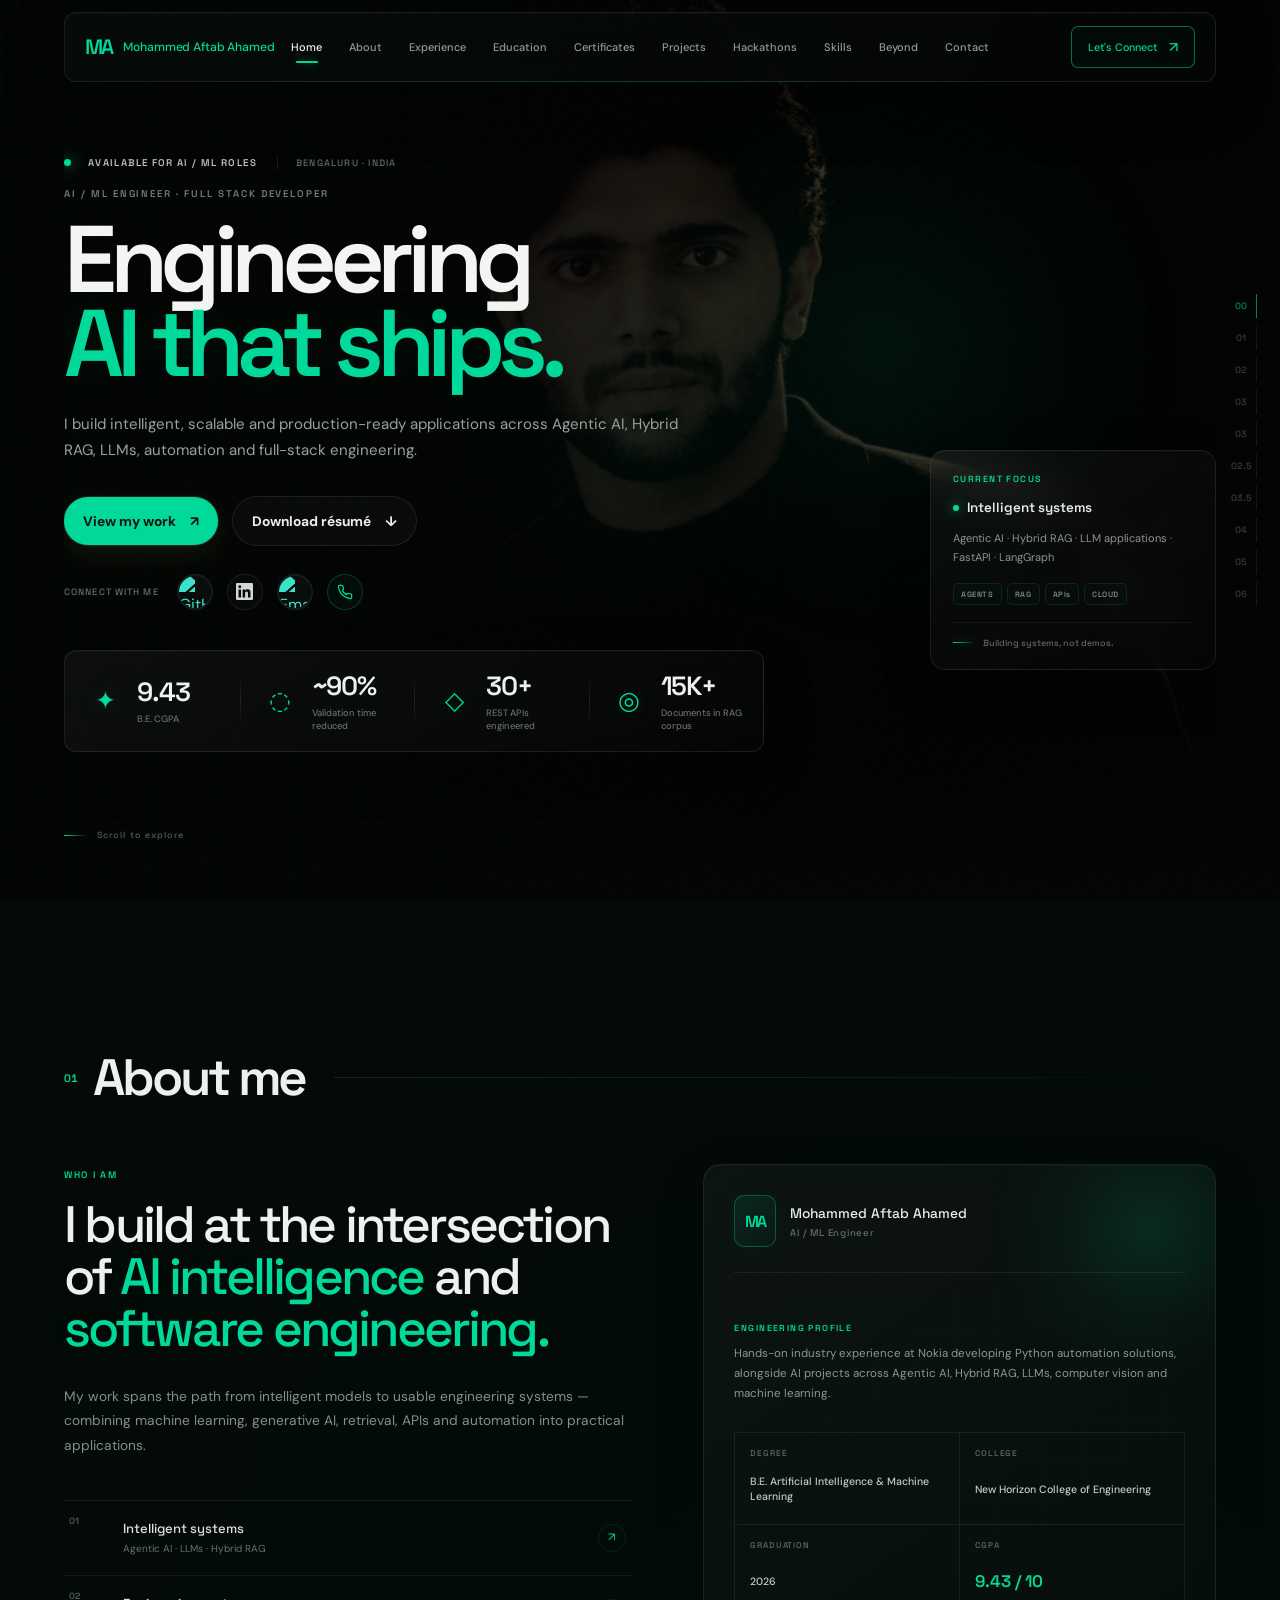
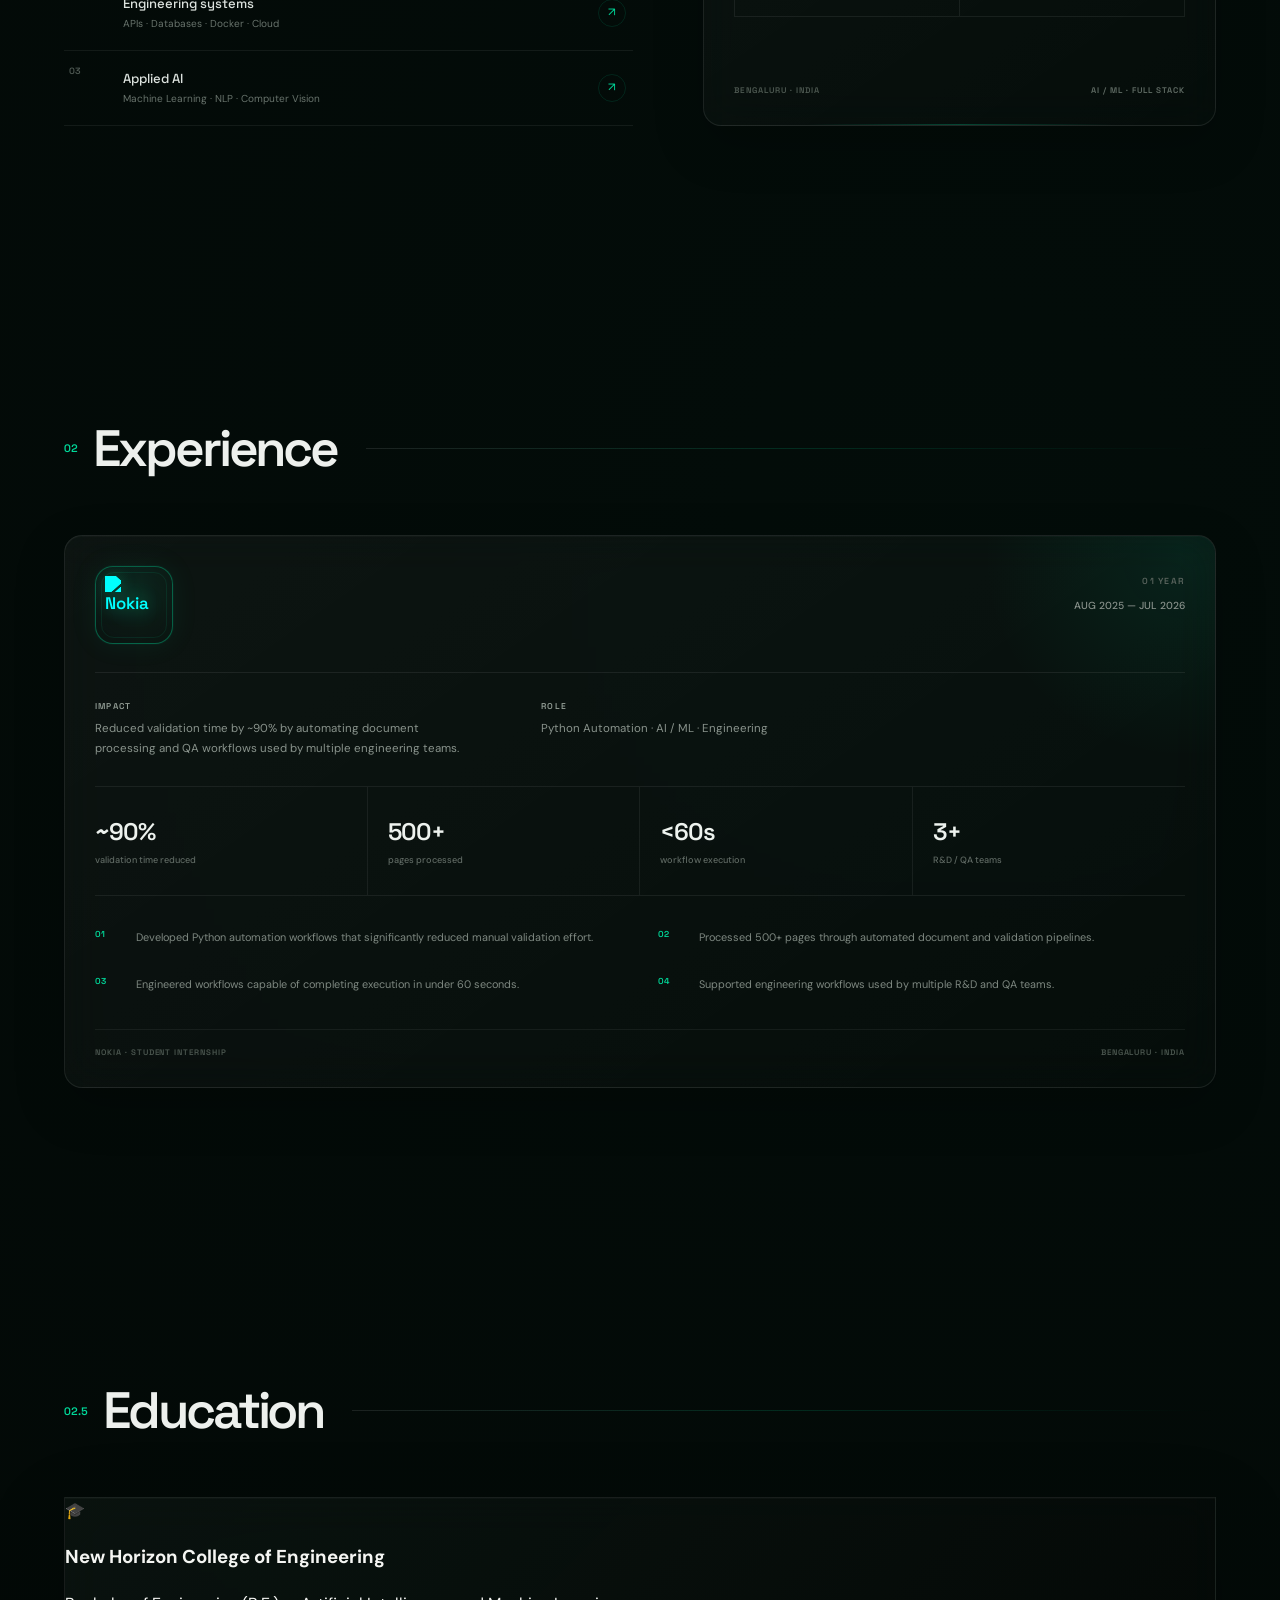
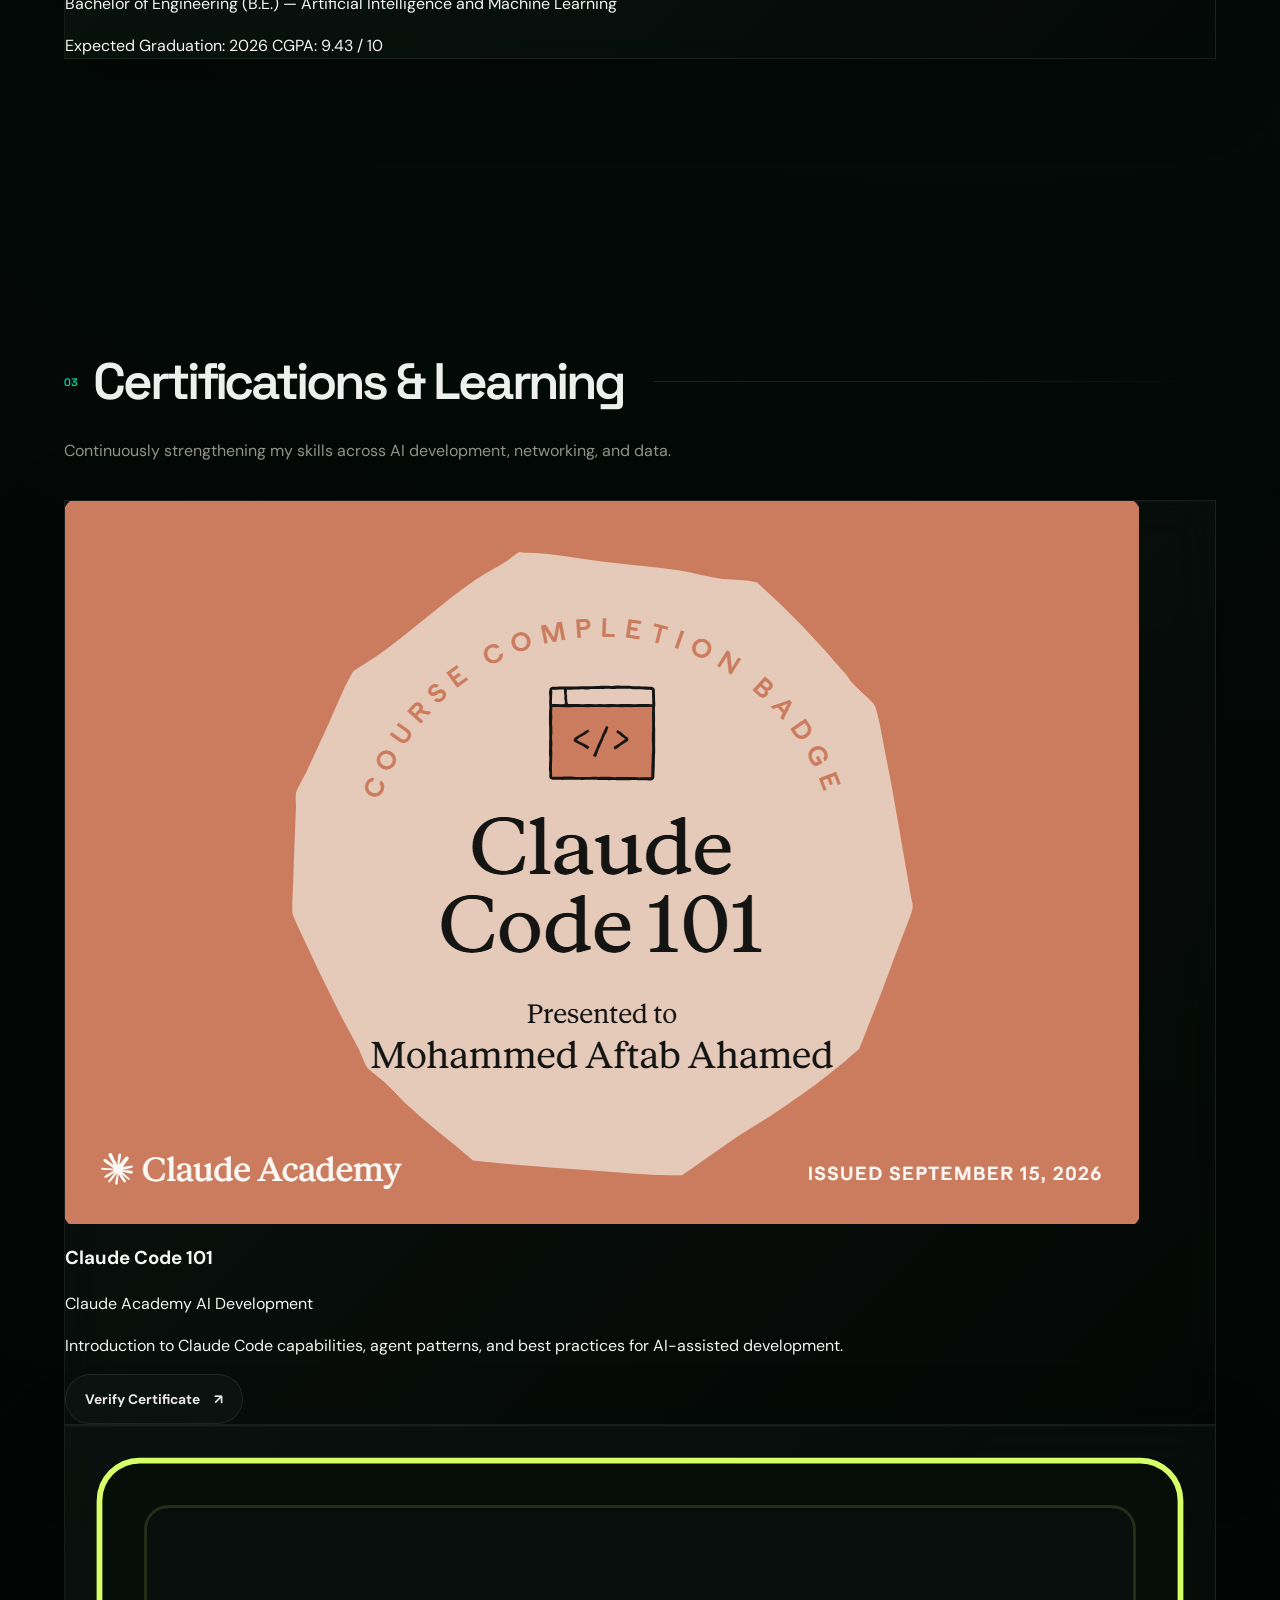
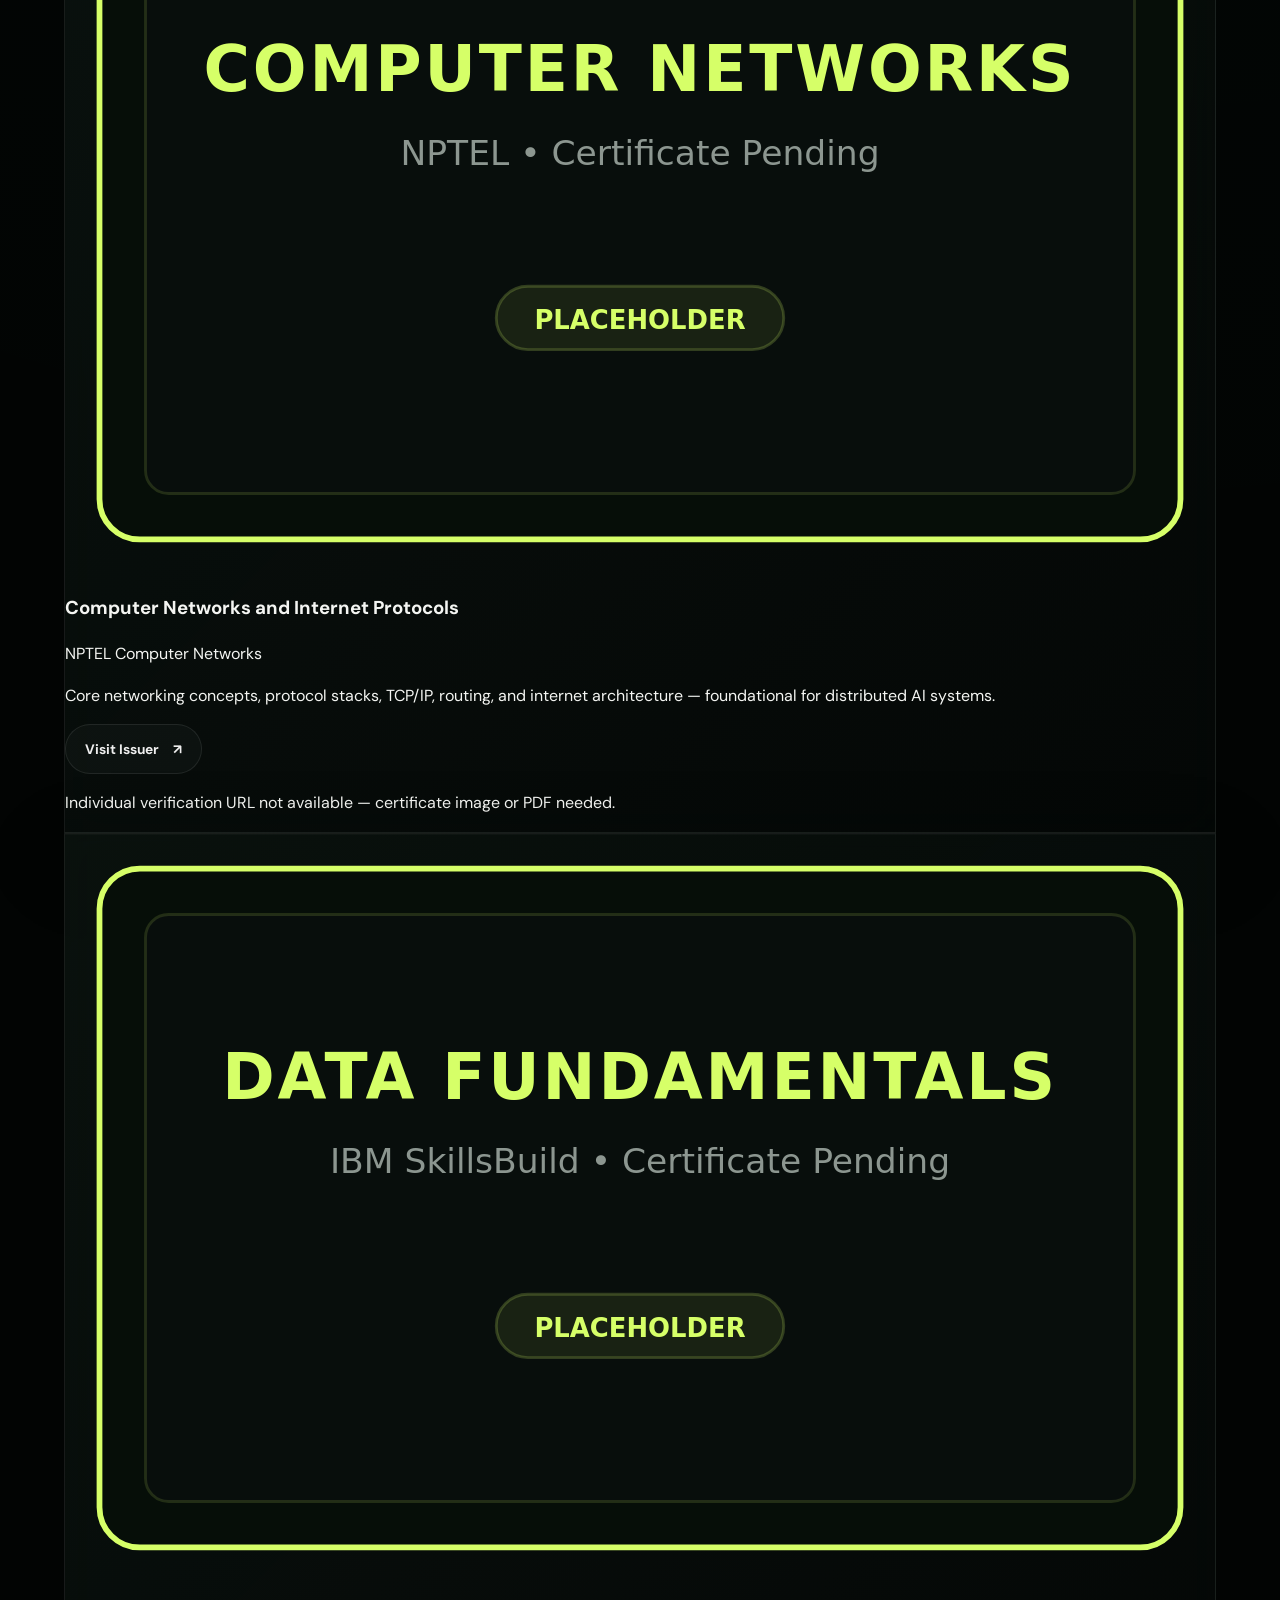
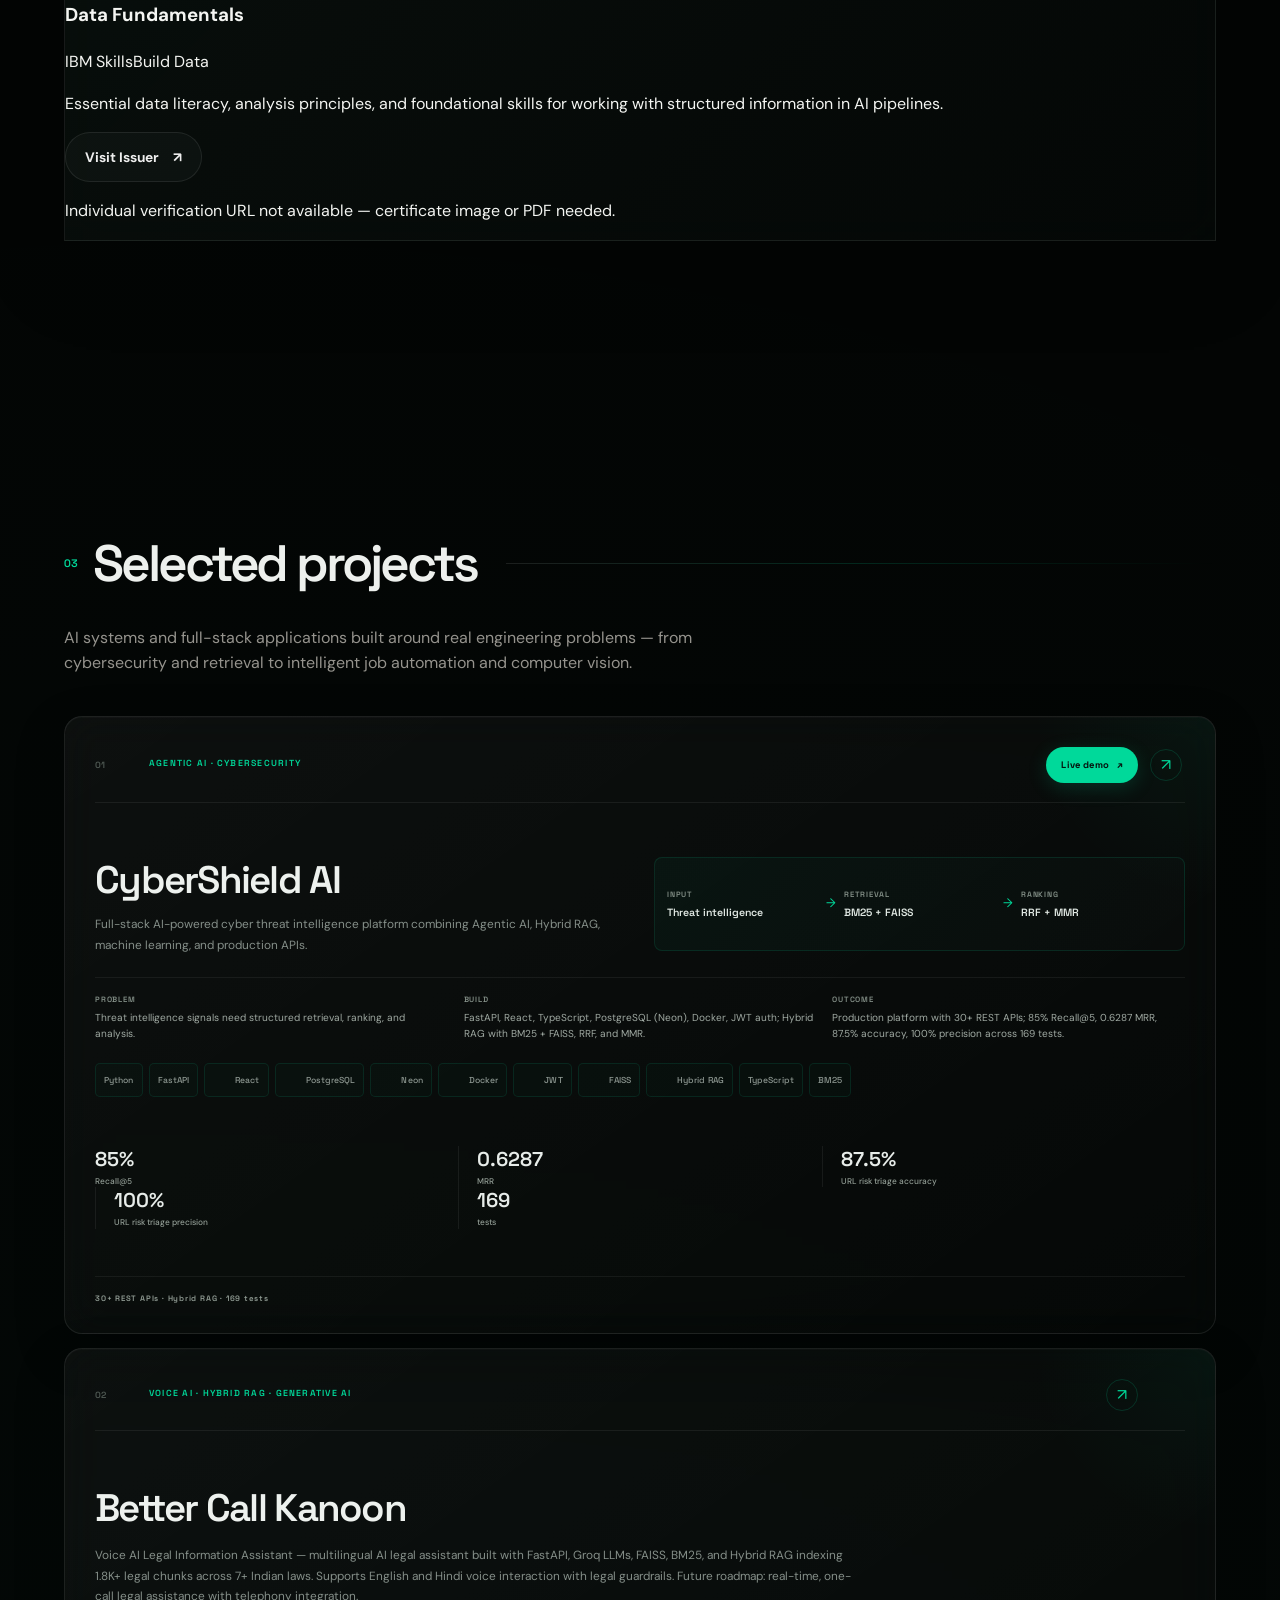
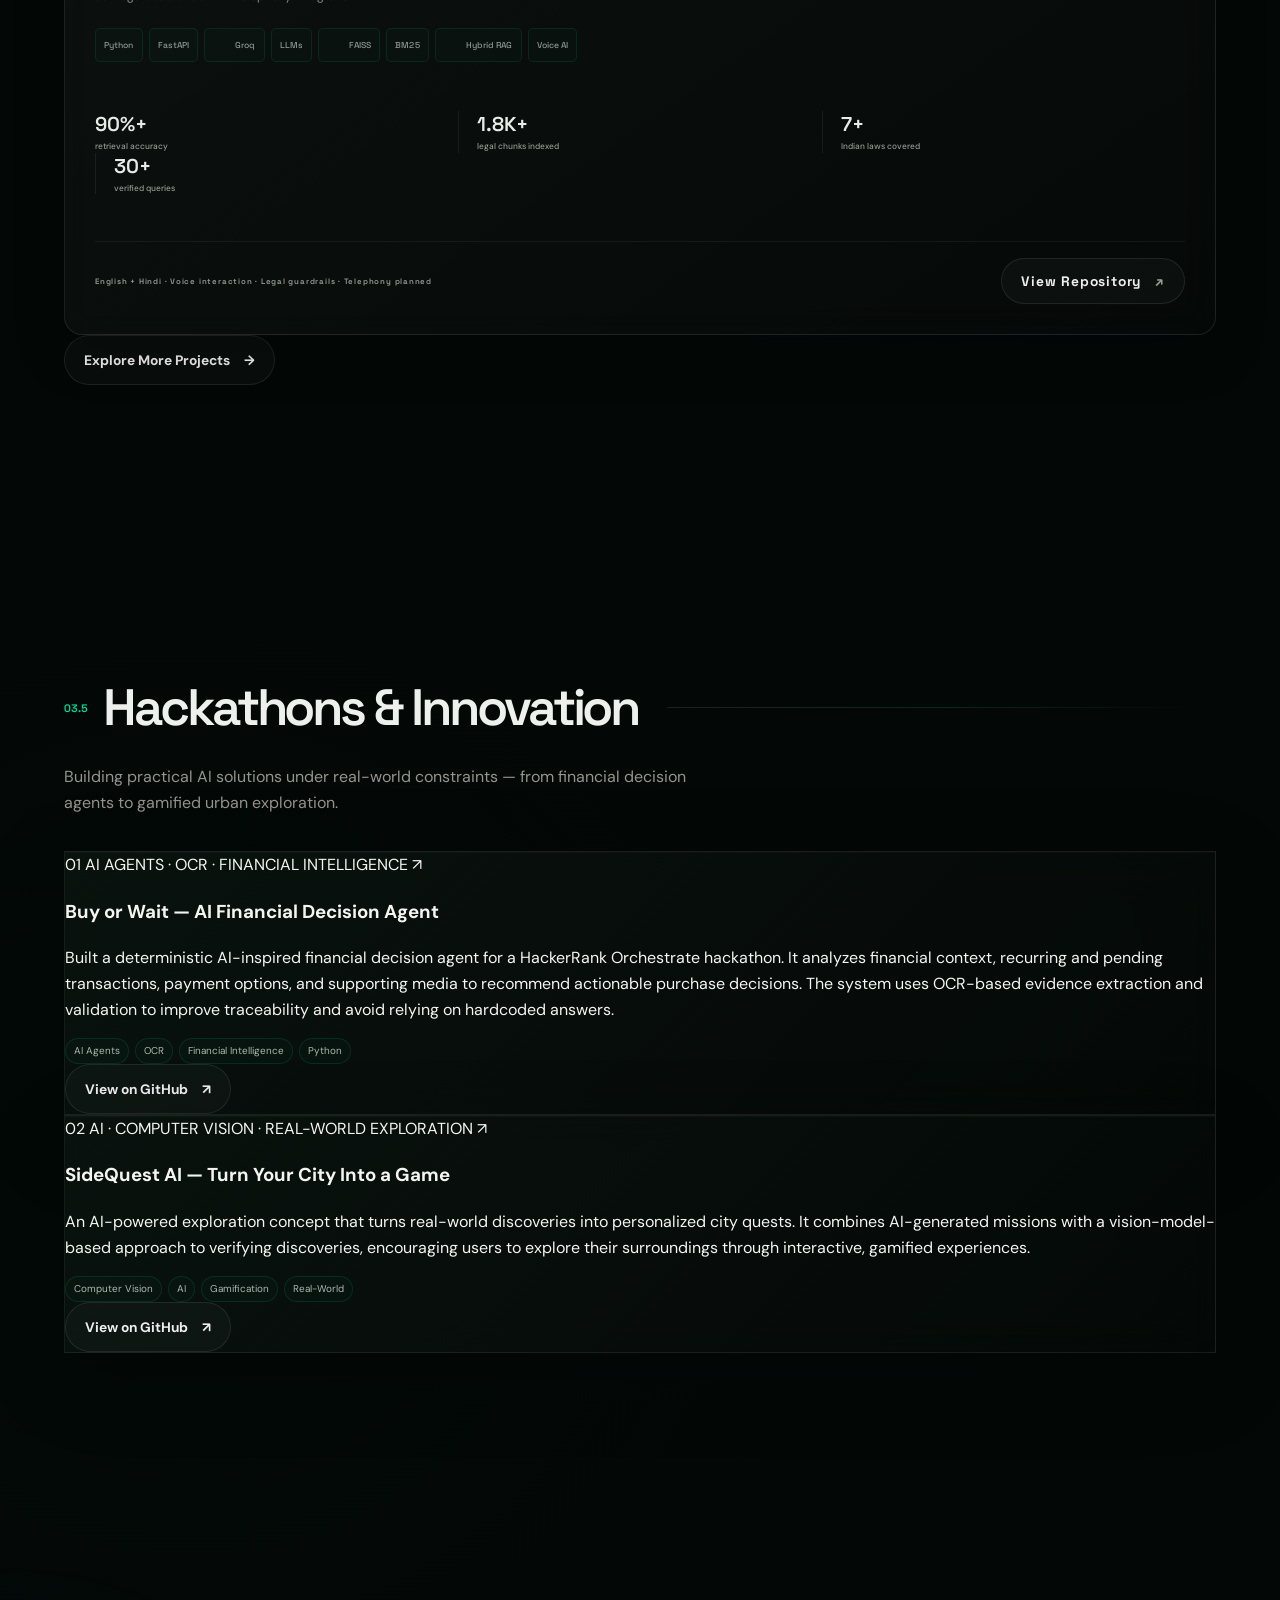
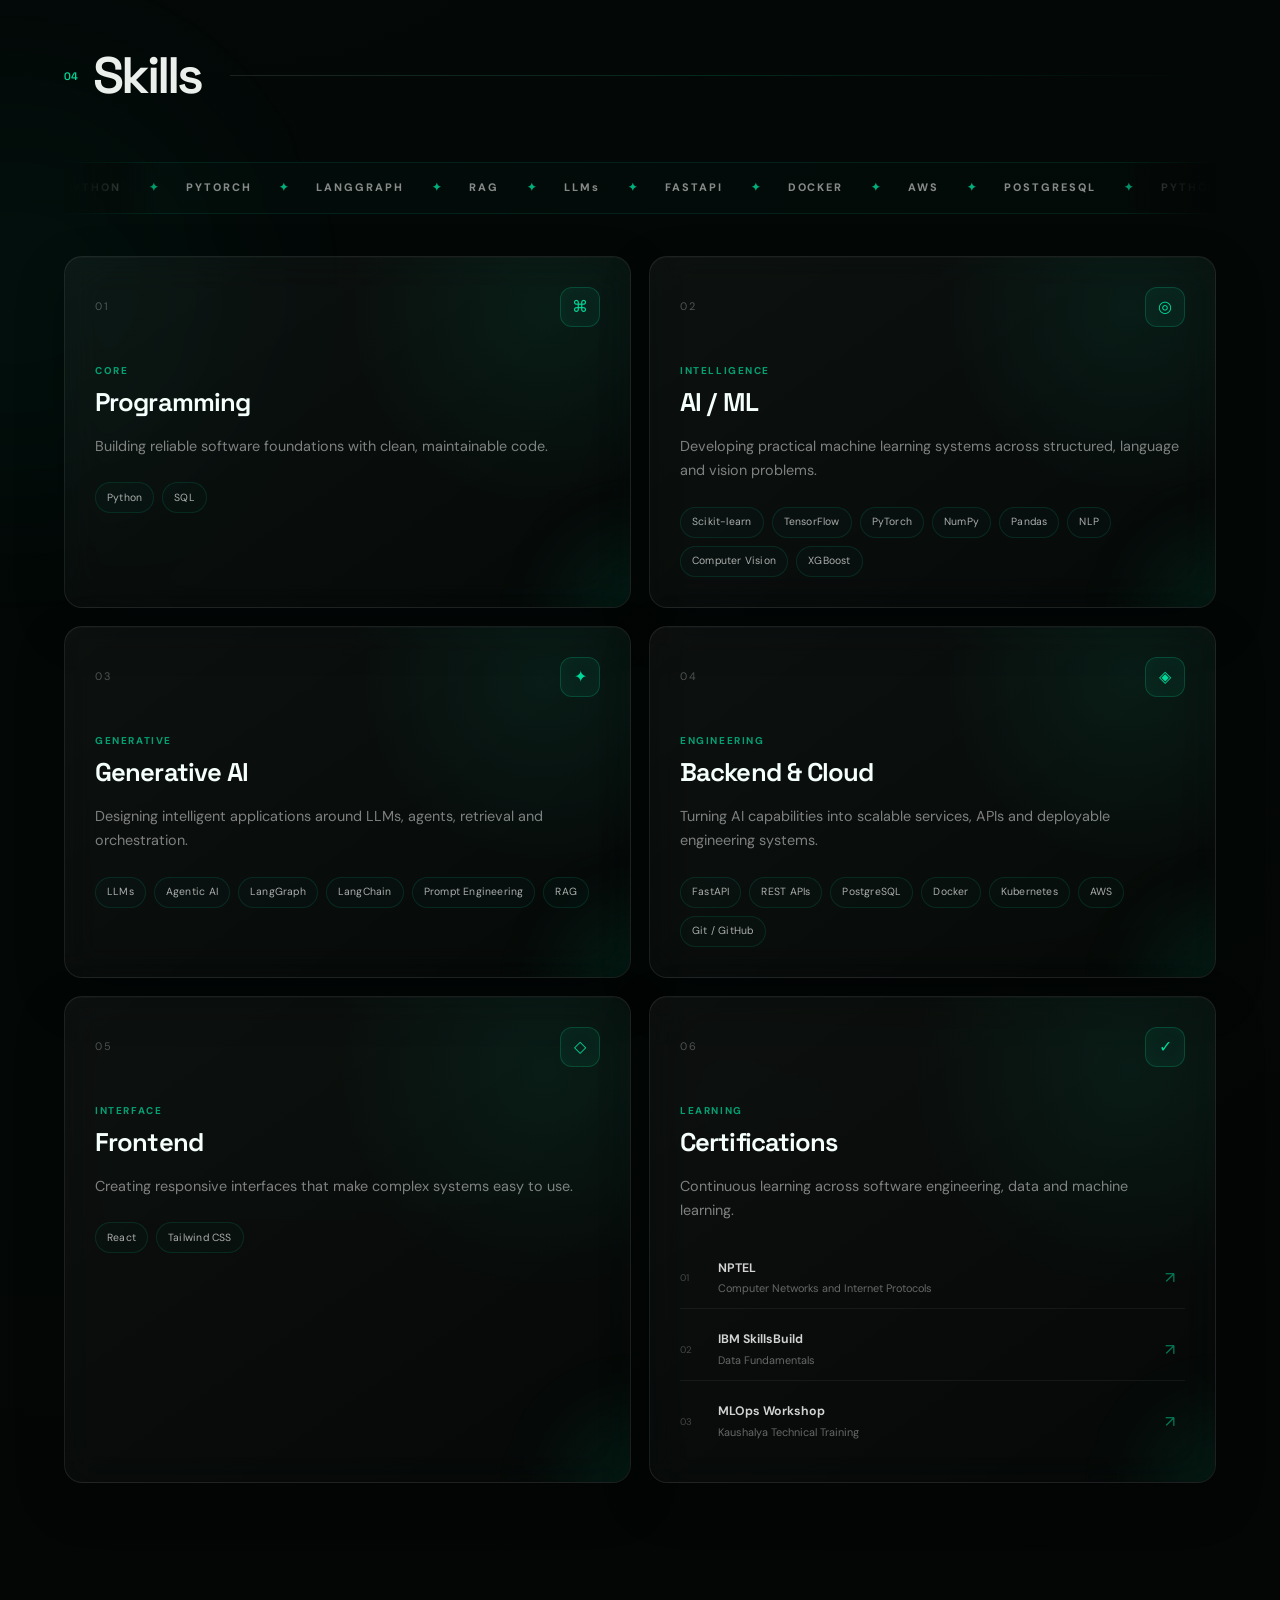
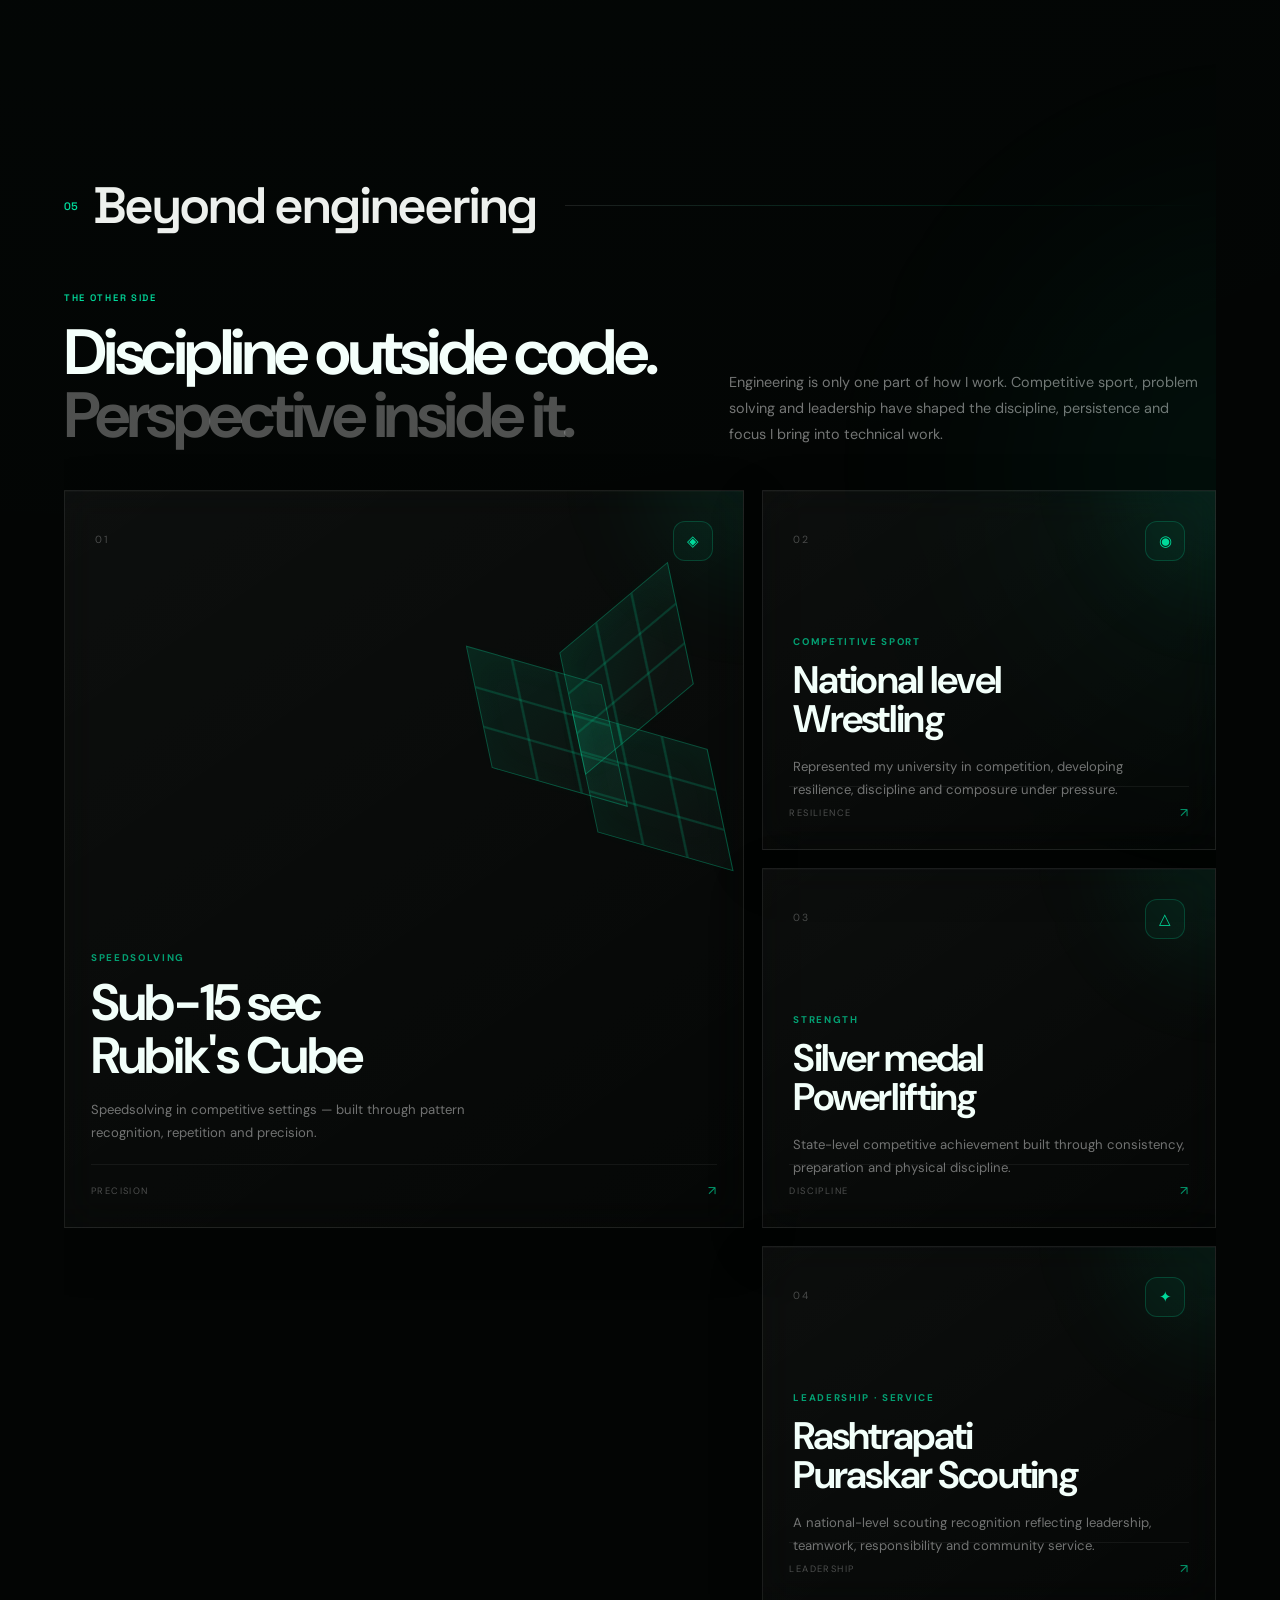
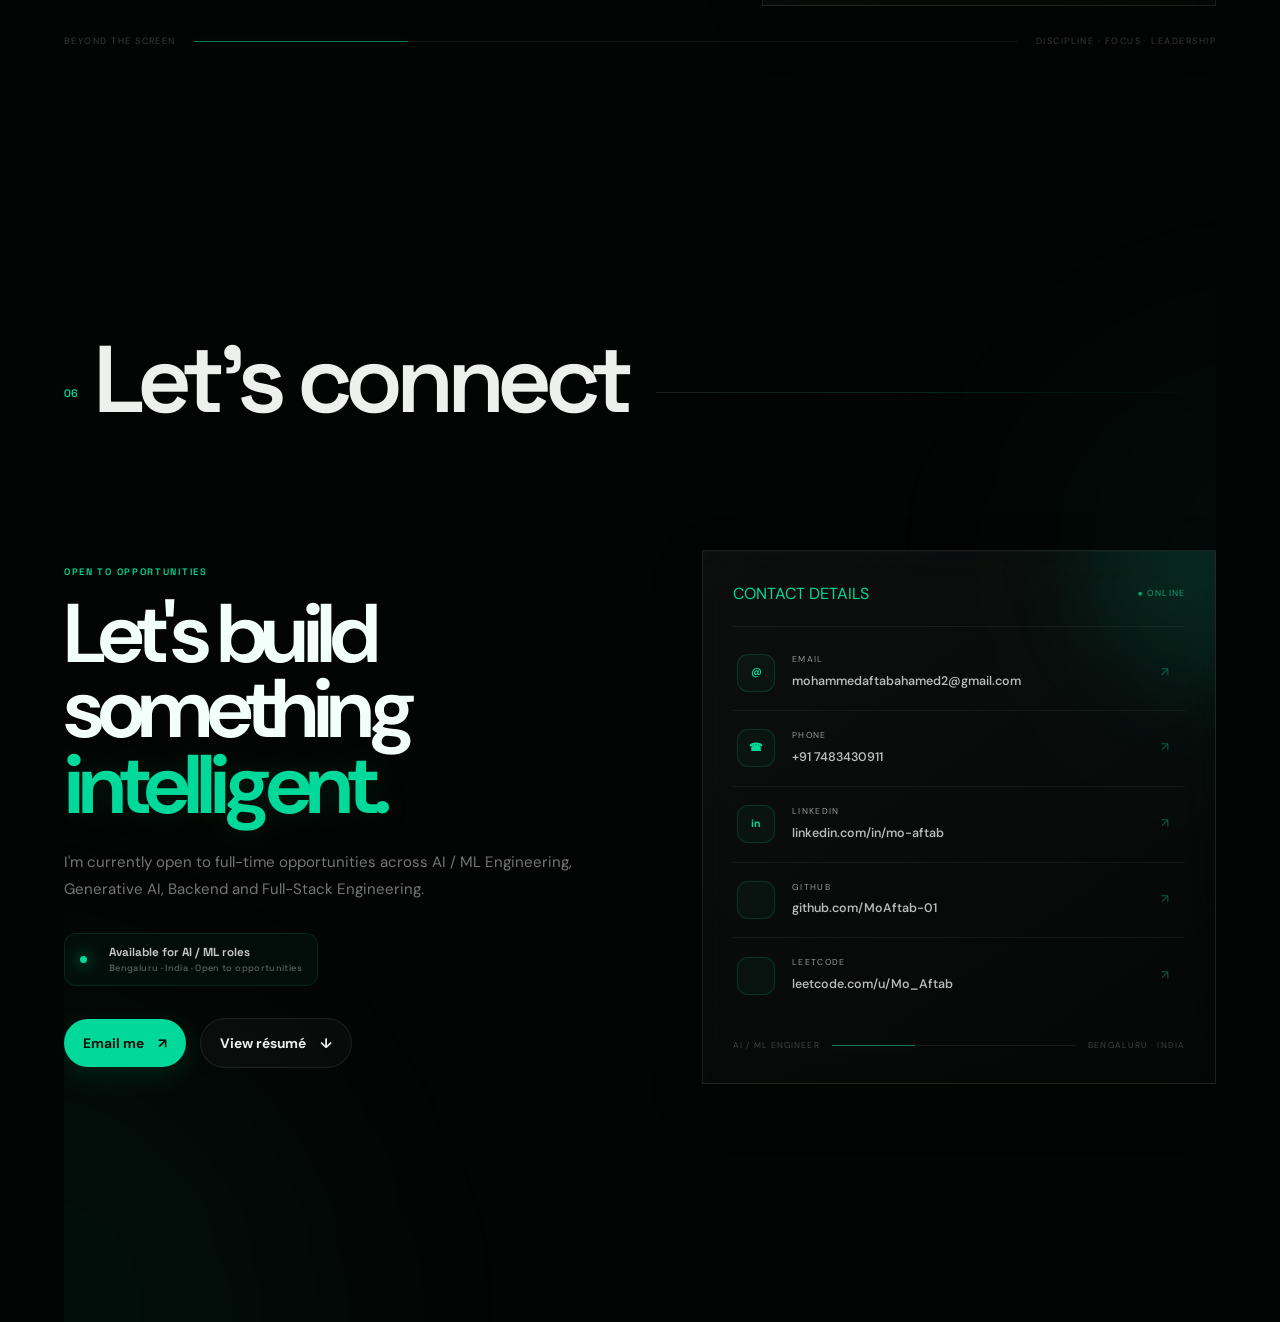
==== commit 25d41266: "Update certificates section, verify assets, audit design consistency - Insert Certificates & Learnin" ====
--- a/index.html
+++ b/index.html
@@ -22,6 +22,13 @@
   />
 
   <title>Mohammed Aftab Ahamed | AI/ML Engineer</title>
+
+  <!-- Style: light readability improvements -->
+  <style>
+    /* Slightly lighter body background for better contrast */
+    html { scroll-behavior: smooth; }
+    body { -webkit-font-smoothing: antialiased; -moz-osx-font-smoothing: grayscale; }
+  </style>
 
   <link rel="preconnect" href="https://fonts.googleapis.com">
   <link rel="preconnect" href="https://fonts.gstatic.com" crossorigin>
@@ -71,7 +78,10 @@
     <a href="#home" class="active">Home</a>
     <a href="#about">About</a>
     <a href="#experience">Experience</a>
+    <a href="#education">Education</a>
+    <a href="#certificates">Certificates</a>
     <a href="#projects">Projects</a>
+    <a href="#hackathons">Hackathons</a>
     <a href="#skills">Skills</a>
     <a href="#more">Beyond</a>
     <a href="#contact">Contact</a>
@@ -142,11 +152,38 @@
       </a>
 
       <a
+        href="#education"
+        onclick="document.getElementById('mobile-nav-toggle').checked=false"
+      >
+        <span>02.5</span>
+        <strong>Education</strong>
+        <i>↗</i>
+      </a>
+
+      <a
+        href="#certificates"
+        onclick="document.getElementById('mobile-nav-toggle').checked=false"
+      >
+        <span>03</span>
+        <strong>Certificates</strong>
+        <i>↗</i>
+      </a>
+
+      <a
         href="#projects"
         onclick="document.getElementById('mobile-nav-toggle').checked=false"
       >
         <span>03</span>
         <strong>Projects</strong>
+        <i>↗</i>
+      </a>
+
+      <a
+        href="#hackathons"
+        onclick="document.getElementById('mobile-nav-toggle').checked=false"
+      >
+        <span>03.5</span>
+        <strong>Hackathons</strong>
         <i>↗</i>
       </a>
 
@@ -231,6 +268,27 @@
       data-section="projects"
     >
       <span>03</span>
+    </a>
+
+    <a
+      href="#certificates"
+      data-section="certificates"
+    >
+      <span>03</span>
+    </a>
+
+    <a
+      href="#education"
+      data-section="education"
+    >
+      <span>02.5</span>
+    </a>
+
+    <a
+      href="#hackathons"
+      data-section="hackathons"
+    >
+      <span>03.5</span>
     </a>
 
     <a
@@ -906,6 +964,153 @@
 </section>
 
 
+    <!-- =====================================================
+     EDUCATION
+====================================================== -->
+
+<section id="education" class="section content-section observe-section">
+
+  <div class="section-heading reveal">
+    <span>02.5</span>
+    <h2>Education</h2>
+    <i></i>
+  </div>
+
+  <div class="education-card glass reveal">
+    <div class="education-icon">
+      <span aria-hidden="true">&#127891;</span>
+    </div>
+    <div class="education-body">
+      <h3>New Horizon College of Engineering</h3>
+      <p>Bachelor of Engineering (B.E.) — Artificial Intelligence and Machine Learning</p>
+      <div class="education-meta">
+        <span>Expected Graduation: 2026</span>
+        <span>CGPA: 9.43 / 10</span>
+      </div>
+    </div>
+  </div>
+
+</section>
+
+
+    <!-- =====================================================
+     CERTIFICATIONS
+====================================================== -->
+
+<section id="certificates" class="section content-section observe-section">
+
+  <div class="section-heading reveal">
+    <span>03</span>
+    <h2>Certifications &amp; Learning</h2>
+    <i></i>
+  </div>
+
+  <p class="section-intro reveal">
+    Continuously strengthening my skills across AI development, networking, and data.
+  </p>
+
+  <div class="certificates-grid">
+
+    <!-- CERTIFICATE 1 -->
+    <article class="certificate-card glass reveal">
+      <div class="certificate-preview">
+        <img
+          src="assets/cert-claude-code-101.png"
+          alt="Claude Code 101 certificate preview"
+          loading="lazy"
+        />
+      </div>
+      <div class="certificate-body">
+        <h3>Claude Code 101</h3>
+        <span class="certificate-issuer">Claude Academy</span>
+        <span class="certificate-category">AI Development</span>
+        <p class="certificate-desc">
+          Introduction to Claude Code capabilities, agent patterns, and best practices for AI-assisted development.
+        </p>
+        <div class="certificate-actions">
+          <a
+            class="button button-ghost"
+            href="https://academy.claude.com/verify/51b936355dfd7fb33c75b5703a09fcc3"
+            target="_blank"
+            rel="noopener noreferrer"
+            aria-label="Verify Claude Code 101 certificate"
+          >
+            Verify Certificate <span>↗</span>
+          </a>
+        </div>
+      </div>
+    </article>
+
+    <!-- CERTIFICATE 2 -->
+    <article class="certificate-card glass reveal">
+      <div class="certificate-preview">
+        <img
+          src="assets/cert-computer-networks-placeholder.svg"
+          alt="Computer Networks and Internet Protocols certificate placeholder — real image or PDF needed"
+          loading="lazy"
+        />
+      </div>
+      <div class="certificate-body">
+        <h3>Computer Networks and Internet Protocols</h3>
+        <span class="certificate-issuer">NPTEL</span>
+        <span class="certificate-category">Computer Networks</span>
+        <p class="certificate-desc">
+          Core networking concepts, protocol stacks, TCP/IP, routing, and internet architecture — foundational for distributed AI systems.
+        </p>
+        <div class="certificate-actions">
+          <a
+            class="button button-ghost"
+            href="https://nptel.ac.in"
+            target="_blank"
+            rel="noopener noreferrer"
+            aria-label="Visit NPTEL official website"
+          >
+            Visit Issuer <span>↗</span>
+          </a>
+          <p class="certificate-note">
+            Individual verification URL not available — certificate image or PDF needed.
+          </p>
+        </div>
+      </div>
+    </article>
+
+    <!-- CERTIFICATE 3 -->
+    <article class="certificate-card glass reveal">
+      <div class="certificate-preview">
+        <img
+          src="assets/cert-data-fundamentals-placeholder.svg"
+          alt="Data Fundamentals certificate placeholder — real image or PDF needed"
+          loading="lazy"
+        />
+      </div>
+      <div class="certificate-body">
+        <h3>Data Fundamentals</h3>
+        <span class="certificate-issuer">IBM SkillsBuild</span>
+        <span class="certificate-category">Data</span>
+        <p class="certificate-desc">
+          Essential data literacy, analysis principles, and foundational skills for working with structured information in AI pipelines.
+        </p>
+        <div class="certificate-actions">
+          <a
+            class="button button-ghost"
+            href="https://skillsbuild.org"
+            target="_blank"
+            rel="noopener noreferrer"
+            aria-label="Visit IBM SkillsBuild official website"
+          >
+            Visit Issuer <span>↗</span>
+          </a>
+          <p class="certificate-note">
+            Individual verification URL not available — certificate image or PDF needed.
+          </p>
+        </div>
+      </div>
+    </article>
+
+  </div>
+
+</section>
+
 
     <!-- =====================================================
      PROJECTS
@@ -981,40 +1186,38 @@
             </h3>
 
             <p>
-              Full-stack AI-powered cyber threat intelligence
-              platform combining Agentic AI, Hybrid RAG,
-              machine learning and production APIs.
+              Full-stack AI-powered cyber threat intelligence platform combining Agentic AI, Hybrid RAG, machine learning, and production APIs.
             </p>
 
-            <div class="project-architecture" role="img" aria-label="CyberShield AI workflow: threat documents flow through hybrid retrieval into agentic threat analysis">
+            <div class="project-architecture" role="img" aria-label="CyberShield AI architecture: threat intelligence input, BM25 + FAISS retrieval, RRF + MMR ranking">
               <div>
-                <small>THREAT SOURCES</small>
-                <strong>15K+ documents</strong>
+                <small>INPUT</small>
+                <strong>Threat intelligence</strong>
               </div>
               <span aria-hidden="true">→</span>
               <div>
                 <small>RETRIEVAL</small>
-                <strong>Hybrid RAG</strong>
+                <strong>BM25 + FAISS</strong>
               </div>
               <span aria-hidden="true">→</span>
               <div>
-                <small>ANALYSIS</small>
-                <strong>Agentic AI</strong>
+                <small>RANKING</small>
+                <strong>RRF + MMR</strong>
               </div>
             </div>
 
             <div class="project-story">
               <div>
                 <small>PROBLEM</small>
-                <p>Threat signals spread across large document sets.</p>
+                <p>Threat intelligence signals need structured retrieval, ranking, and analysis.</p>
               </div>
               <div>
                 <small>BUILD</small>
-                <p>Hybrid retrieval paired with agentic analysis and APIs.</p>
+                <p>FastAPI, React, TypeScript, PostgreSQL (Neon), Docker, JWT auth; Hybrid RAG with BM25 + FAISS, RRF, and MMR.</p>
               </div>
               <div>
                 <small>OUTCOME</small>
-                <p>90% retrieval accuracy and 75% less triage effort.</p>
+                <p>Production platform with 30+ REST APIs; 85% Recall@5, 0.6287 MRR, 87.5% accuracy, 100% precision across 169 tests.</p>
               </div>
             </div>
 
@@ -1026,26 +1229,10 @@
         <div class="tags project-tech-tags">
 
   <span class="tech-tag">
-    Agentic AI
+    Python
   </span>
 
   <span class="tech-tag">
-    Hybrid RAG
-  </span>
-
-  <span class="tech-tag tech-tag-logo">
-    <img
-      src="https://cdn.simpleicons.org/langgraph"
-      alt=""
-    />
-    LangGraph
-  </span>
-
-  <span class="tech-tag tech-tag-logo">
-    <img
-      src="https://cdn.simpleicons.org/fastapi"
-      alt=""
-    />
     FastAPI
   </span>
 
@@ -1065,6 +1252,54 @@
     PostgreSQL
   </span>
 
+  <span class="tech-tag tech-tag-logo">
+    <img
+      src="https://cdn.simpleicons.org/neondb"
+      alt=""
+    />
+    Neon
+  </span>
+
+  <span class="tech-tag tech-tag-logo">
+    <img
+      src="https://cdn.simpleicons.org/docker"
+      alt=""
+    />
+    Docker
+  </span>
+
+  <span class="tech-tag tech-tag-logo">
+    <img
+      src="https://cdn.simpleicons.org/jest"
+      alt=""
+    />
+    JWT
+  </span>
+
+  <span class="tech-tag tech-tag-logo">
+    <img
+      src="https://cdn.simpleicons.org/faiss"
+      alt=""
+    />
+    FAISS
+  </span>
+
+  <span class="tech-tag tech-tag-logo">
+    <img
+      src="https://cdn.simpleicons.org/huggingface"
+      alt=""
+    />
+    Hybrid RAG
+  </span>
+
+  <span class="tech-tag">
+    TypeScript
+  </span>
+
+  <span class="tech-tag">
+    BM25
+  </span>
+
 </div>
 
       </div>
@@ -1073,18 +1308,28 @@
       <div class="project-metrics">
 
         <div>
-          <strong>90%</strong>
-          <span>retrieval accuracy</span>
+          <strong>85%</strong>
+          <span>Recall@5</span>
         </div>
 
         <div>
-          <strong>95%</strong>
-          <span>detection accuracy</span>
+          <strong>0.6287</strong>
+          <span>MRR</span>
         </div>
 
         <div>
-          <strong>75%</strong>
-          <span>triage reduction</span>
+          <strong>87.5%</strong>
+          <span>URL risk triage accuracy</span>
+        </div>
+
+        <div>
+          <strong>100%</strong>
+          <span>URL risk triage precision</span>
+        </div>
+
+        <div>
+          <strong>169</strong>
+          <span>tests</span>
         </div>
 
       </div>
@@ -1093,7 +1338,7 @@
       <div class="project-footer">
 
         <span>
-          30+ REST APIs · 15K+ documents
+          30+ REST APIs · Hybrid RAG · 169 tests
         </span>
 
       </div>
@@ -1103,7 +1348,7 @@
 
     <!-- PROJECT 02 -->
 
-    <article class="project-card glass reveal">
+    <article class="project-card project-feature glass reveal">
 
       <div class="project-top">
 
@@ -1112,15 +1357,15 @@
         </span>
 
         <span class="project-type">
-          MULTI-AGENT · JOB INTELLIGENCE
+          VOICE AI · HYBRID RAG · GENERATIVE AI
         </span>
 
         <a
           class="project-link"
-          href="https://github.com/MoAftab-01/ai-job-application-copilot"
+          href="https://github.com/MoAftab-01/better-call-kanoon"
           target="_blank"
           rel="noopener noreferrer"
-          aria-label="Open AI Job Application Copilot GitHub repository"
+          aria-label="Open Better Call Kanoon GitHub repository"
         >
           ↗
         </a>
@@ -1131,50 +1376,60 @@
       <div class="project-body">
 
         <h3>
-          AI Job Application Copilot
+          Better Call Kanoon
         </h3>
 
         <p>
-          Multi-agent job intelligence platform designed
-          to automate job discovery, analysis, matching
-          and application workflows.
+          Voice AI Legal Information Assistant — multilingual AI legal assistant built with FastAPI, Groq LLMs, FAISS, BM25, and Hybrid RAG indexing 1.8K+ legal chunks across 7+ Indian laws. Supports English and Hindi voice interaction with legal guardrails. Future roadmap: real-time, one-call legal assistance with telephony integration.
         </p>
 
 
         <div class="tags project-tech-tags">
+
+  <span class="tech-tag">
+    Python
+  </span>
+
+  <span class="tech-tag">
+    FastAPI
+  </span>
+
+  <span class="tech-tag tech-tag-logo">
+    <img
+      src="https://cdn.simpleicons.org/groq"
+      alt=""
+    />
+    Groq
+  </span>
+
+  <span class="tech-tag">
+    LLMs
+  </span>
+
+  <span class="tech-tag tech-tag-logo">
+    <img
+      src="https://cdn.simpleicons.org/faiss"
+      alt=""
+    />
+    FAISS
+  </span>
+
+  <span class="tech-tag">
+    BM25
+  </span>
 
   <span class="tech-tag tech-tag-logo">
     <img
       src="https://cdn.simpleicons.org/langgraph"
       alt=""
     />
-    LangGraph
-  </span>
-
-  <span class="tech-tag">
     Hybrid RAG
   </span>
 
-  <span class="tech-tag tech-tag-logo">
-    <img
-      src="https://cdn.simpleicons.org/xgboost"
-      alt=""
-    />
-    XGBoost
+  <span class="tech-tag">
+    Voice AI
   </span>
 
-  <span class="tech-tag tech-tag-logo">
-    <img
-      src="https://cdn.simpleicons.org/fastapi"
-      alt=""
-    />
-    FastAPI
-  </span>
-
-  <span class="tech-tag">
-    LLMs
-  </span>
-
 </div>
 
       </div>
@@ -1183,18 +1438,23 @@
       <div class="project-metrics">
 
         <div>
-          <strong>92%</strong>
+          <strong>90%+</strong>
           <span>retrieval accuracy</span>
         </div>
 
         <div>
-          <strong>88%</strong>
-          <span>matching accuracy</span>
+          <strong>1.8K+</strong>
+          <span>legal chunks indexed</span>
         </div>
 
         <div>
-          <strong>&lt;2s</strong>
-          <span>response time</span>
+          <strong>7+</strong>
+          <span>Indian laws covered</span>
+        </div>
+
+        <div>
+          <strong>30+</strong>
+          <span>verified queries</span>
         </div>
 
       </div>
@@ -1203,125 +1463,145 @@
       <div class="project-footer">
 
         <span>
-          5-agent LangGraph architecture
+          English + Hindi · Voice interaction · Legal guardrails · Telephony planned
         </span>
 
-        <span>
-          VIEW REPOSITORY ↗
-        </span>
+        <a
+          class="button button-ghost"
+          href="https://github.com/MoAftab-01/better-call-kanoon"
+          target="_blank"
+          rel="noopener noreferrer"
+        >
+          View Repository <span>↗</span>
+        </a>
 
       </div>
 
     </article>
 
 
-    <!-- PROJECT 03 -->
-
-    <article class="project-card glass reveal">
-
-      <div class="project-top">
-
-        <span class="project-number">
-          03
-        </span>
-
-        <span class="project-type">
-          COMPUTER VISION · OCR
-        </span>
-
-        <span class="project-link project-arrow-disabled">
+    </div>
+
+
+  <div class="projects-cta reveal">
+
+    <a
+      class="button button-ghost projects-cta-link"
+      href="projects.html"
+      aria-label="Explore more projects"
+    >
+      Explore More Projects
+      <span aria-hidden="true">→</span>
+    </a>
+
+  </div>
+
+</section>
+
+
+
+    <!-- =====================================================
+     HACKATHONS
+====================================================== -->
+
+<section id="hackathons" class="section content-section observe-section">
+
+  <div class="section-heading reveal">
+    <span>03.5</span>
+    <h2>Hackathons &amp; Innovation</h2>
+    <i></i>
+  </div>
+
+  <p class="section-intro reveal">
+    Building practical AI solutions under real-world constraints — from financial decision agents to gamified urban exploration.
+  </p>
+
+  <div class="hackathons-grid">
+
+    <article class="hackathon-card glass reveal">
+
+      <div class="hackathon-top">
+        <span class="hackathon-number">01</span>
+        <span class="hackathon-type">AI AGENTS · OCR · FINANCIAL INTELLIGENCE</span>
+        <a
+          class="hackathon-link"
+          href="https://github.com/MoAftab-01/hackerrank-buy-or-wait"
+          target="_blank"
+          rel="noopener noreferrer"
+          aria-label="View Buy or Wait on GitHub"
+        >
           ↗
-        </span>
-
-      </div>
-
-
-      <div class="project-body">
-
-        <h3>
-          AI Attendance System
-        </h3>
-
+        </a>
+      </div>
+
+      <div class="hackathon-body">
+        <h3>Buy or Wait — AI Financial Decision Agent</h3>
         <p>
-          Computer-vision attendance system combining
-          face recognition and OCR to automate identity
-          verification and attendance workflows.
+          Built a deterministic AI-inspired financial decision agent for a HackerRank Orchestrate hackathon. It analyzes financial context, recurring and pending transactions, payment options, and supporting media to recommend actionable purchase decisions. The system uses OCR-based evidence extraction and validation to improve traceability and avoid relying on hardcoded answers.
         </p>
-
-
-        <div class="tags project-tech-tags">
-
-  <span class="tech-tag tech-tag-logo">
-    <img
-      src="https://cdn.simpleicons.org/opencv"
-      alt=""
-    />
-    OpenCV
-  </span>
-
-  <span class="tech-tag tech-tag-logo">
-    <img
-      src="https://cdn.simpleicons.org/deepface"
-      alt=""
-    />
-    DeepFace
-  </span>
-
-  <span class="tech-tag">
-    Tesseract OCR
-  </span>
-
-  <span class="tech-tag tech-tag-logo">
-    <img
-      src="https://cdn.simpleicons.org/python"
-      alt=""
-    />
-    Python
-  </span>
-
-  <span class="tech-tag">
-    Computer Vision
-  </span>
-
-</div>
-
-      </div>
-
-
-      <div class="project-metrics">
-
-        <div>
-          <strong>95%</strong>
-          <span>face recognition</span>
-        </div>
-
-        <div>
-          <strong>98%</strong>
-          <span>OCR accuracy</span>
-        </div>
-
-        <div>
-          <strong>80%</strong>
-          <span>manual errors reduced</span>
-        </div>
-
-      </div>
-
-
-      <div class="project-footer">
-
-        <span>
-          Computer vision · OCR pipeline
-        </span>
-
-        <span>
-          PROJECT DETAILS
-        </span>
-
+        <div class="tags hackathon-tags">
+          <span>AI Agents</span>
+          <span>OCR</span>
+          <span>Financial Intelligence</span>
+          <span>Python</span>
+        </div>
+      </div>
+
+      <div class="hackathon-footer">
+        <a
+          class="button button-ghost"
+          href="https://github.com/MoAftab-01/hackerrank-buy-or-wait"
+          target="_blank"
+          rel="noopener noreferrer"
+        >
+          View on GitHub <span>↗</span>
+        </a>
       </div>
 
     </article>
 
+
+    <article class="hackathon-card glass reveal">
+
+      <div class="hackathon-top">
+        <span class="hackathon-number">02</span>
+        <span class="hackathon-type">AI · COMPUTER VISION · REAL-WORLD EXPLORATION</span>
+        <a
+          class="hackathon-link"
+          href="https://github.com/MoAftab-01/SideQuest-AI"
+          target="_blank"
+          rel="noopener noreferrer"
+          aria-label="View SideQuest AI on GitHub"
+        >
+          ↗
+        </a>
+      </div>
+
+      <div class="hackathon-body">
+        <h3>SideQuest AI — Turn Your City Into a Game</h3>
+        <p>
+          An AI-powered exploration concept that turns real-world discoveries into personalized city quests. It combines AI-generated missions with a vision-model-based approach to verifying discoveries, encouraging users to explore their surroundings through interactive, gamified experiences.
+        </p>
+        <div class="tags hackathon-tags">
+          <span>Computer Vision</span>
+          <span>AI</span>
+          <span>Gamification</span>
+          <span>Real-World</span>
+        </div>
+      </div>
+
+      <div class="hackathon-footer">
+        <a
+          class="button button-ghost"
+          href="https://github.com/MoAftab-01/SideQuest-AI"
+          target="_blank"
+          rel="noopener noreferrer"
+        >
+          View on GitHub <span>↗</span>
+        </a>
+      </div>
+
+    </article>
 
   </div>
 
--- a/styles.css
+++ b/styles.css
@@ -41,6 +41,13 @@
 
 a {
   color: inherit;
+  text-decoration: none;
+}
+
+/* Light readability improvements - slightly lighter backgrounds for cards */
+.about-card, .experience-card, .project-card, .skill-card, .beyond-card, .contact-card, .hero-side-card {
+  background: linear-gradient(145deg, rgba(255,255,255,.055), rgba(255,255,255,.018)) !important;
+  border-color: rgba(255,255,255,.08) !important;
 }
 
 button,
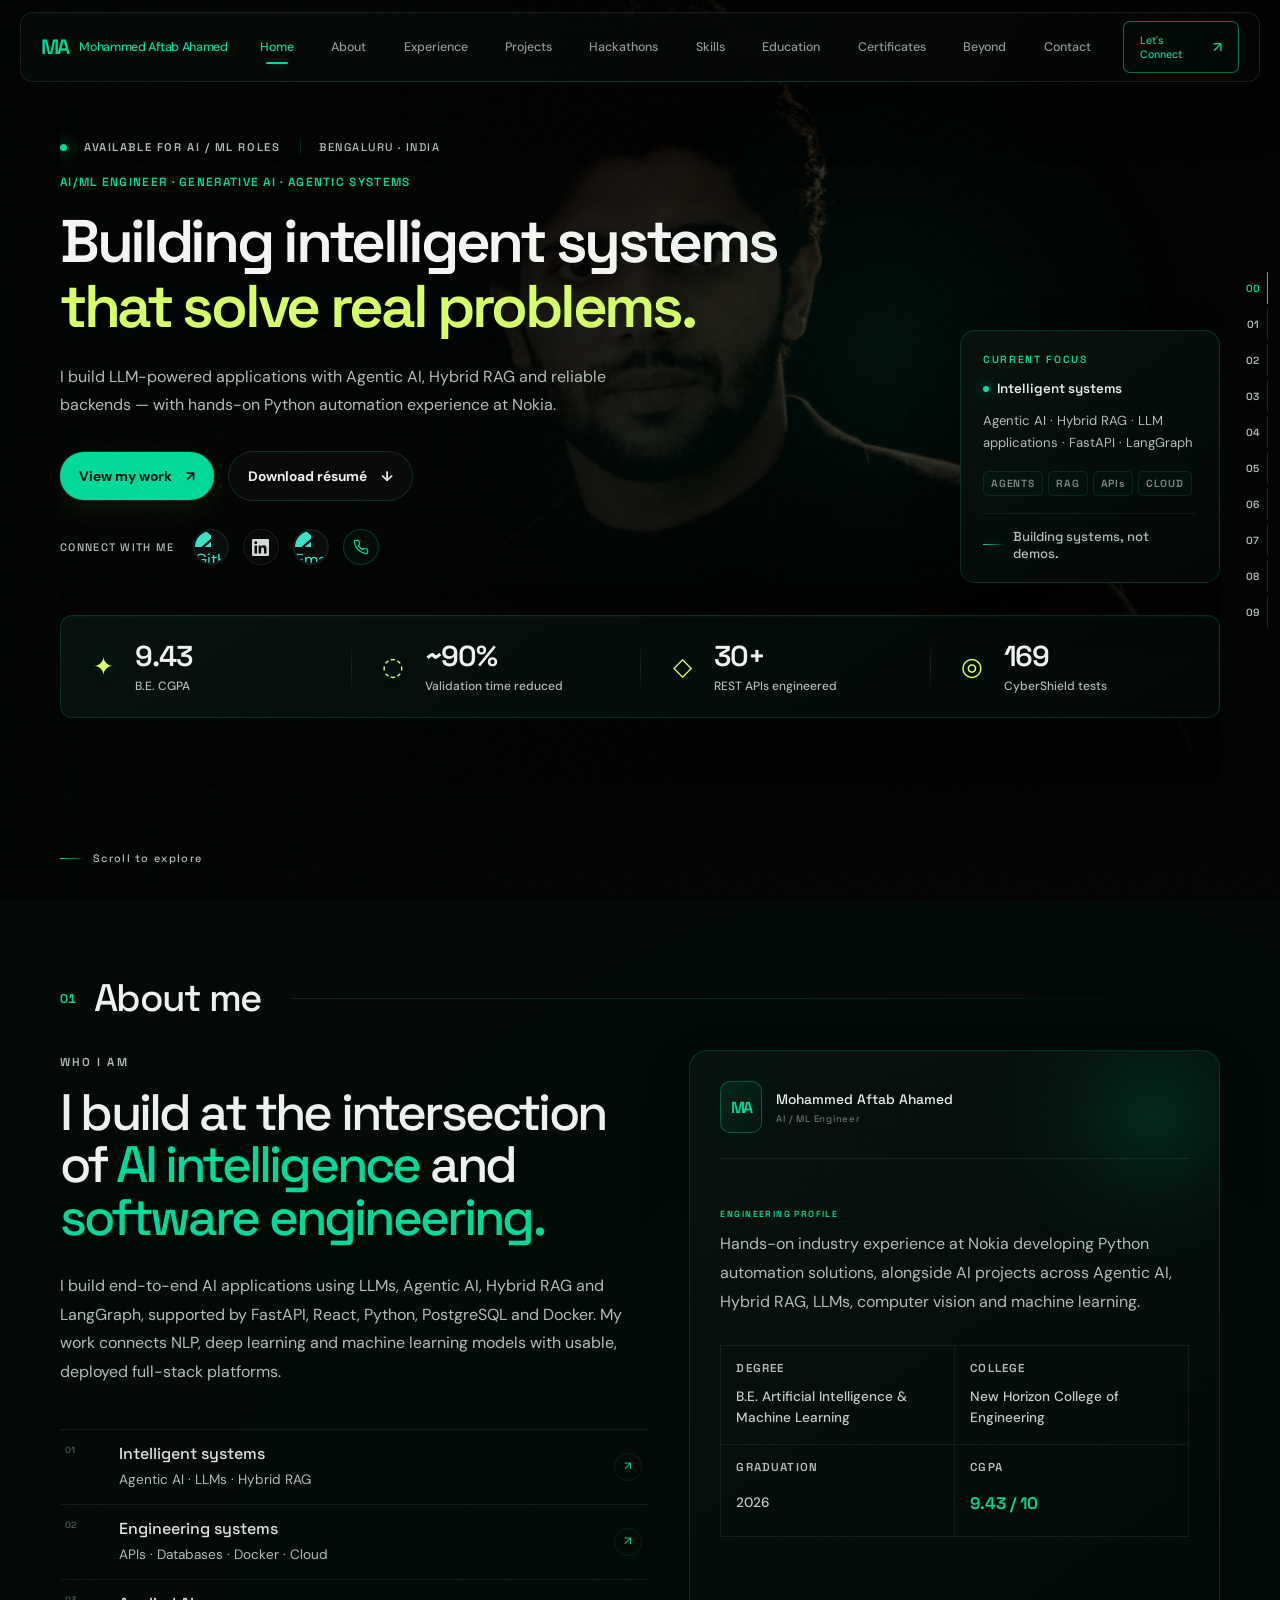
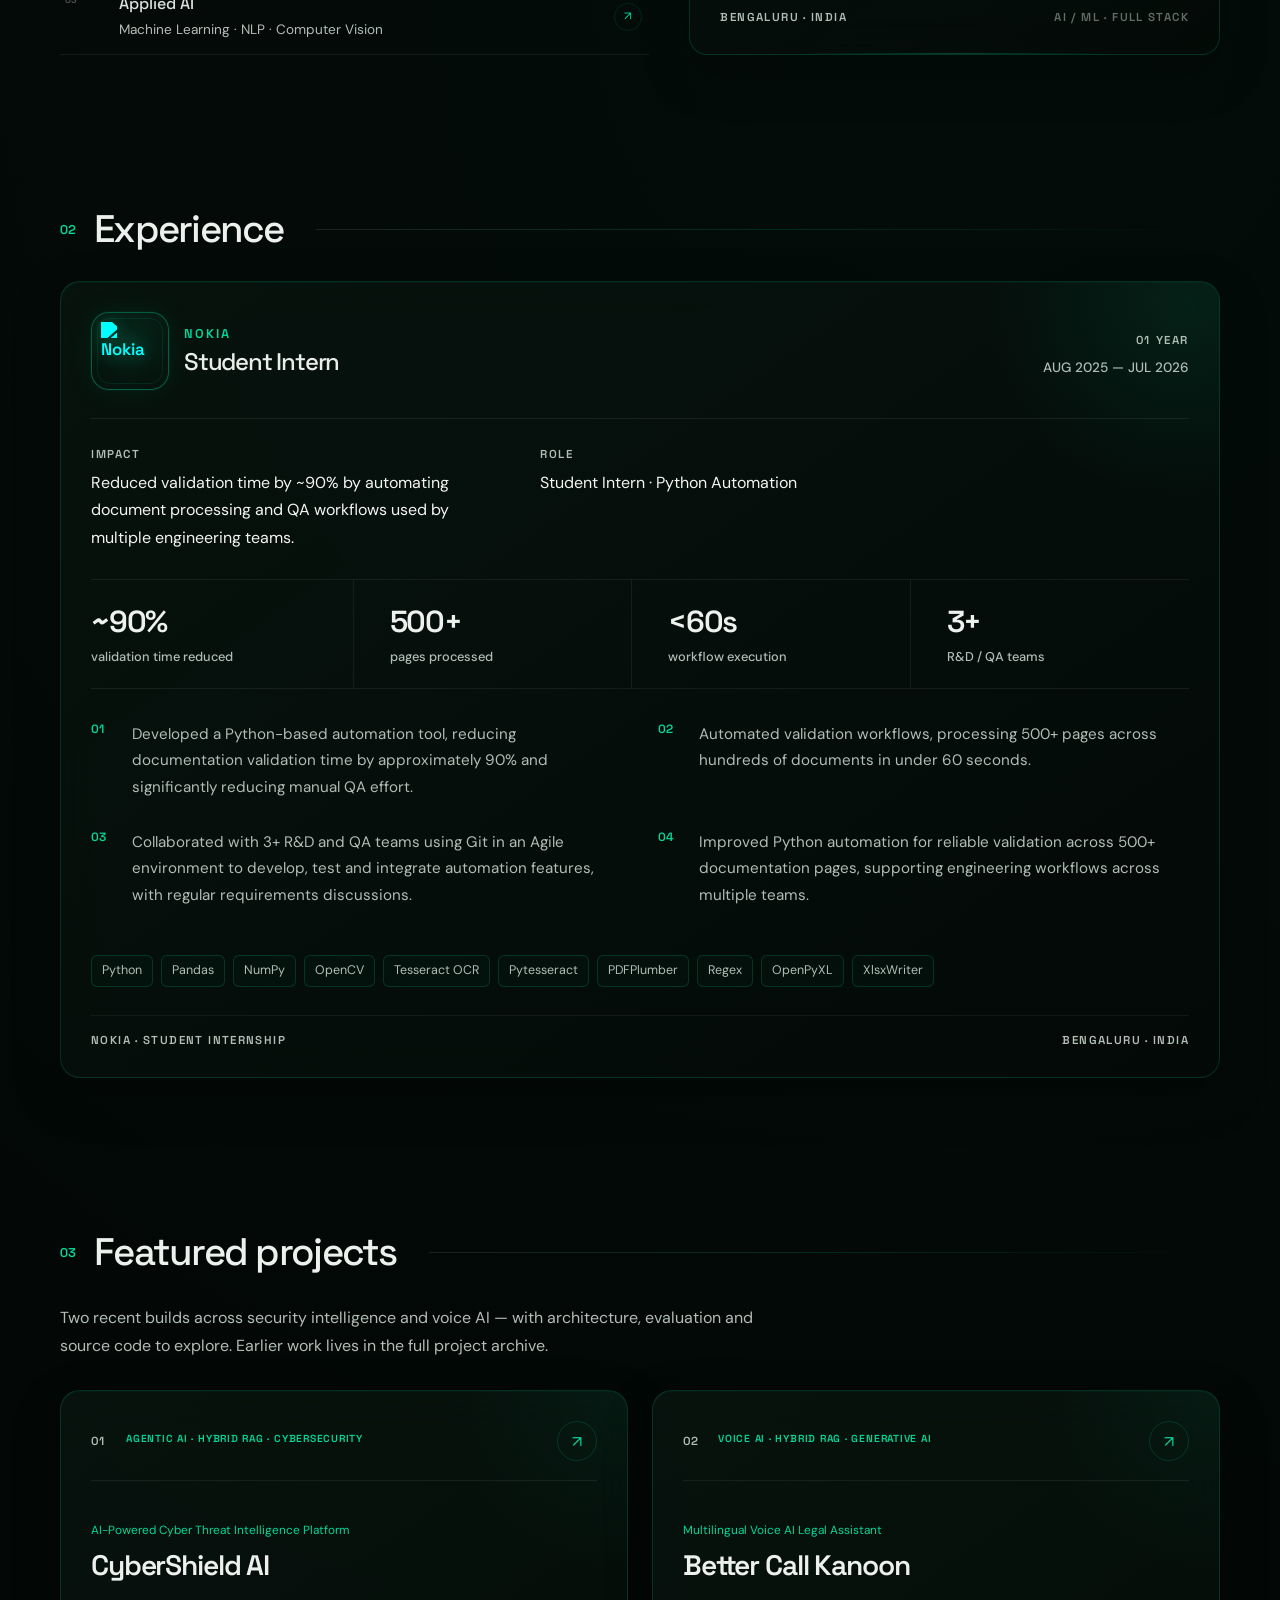
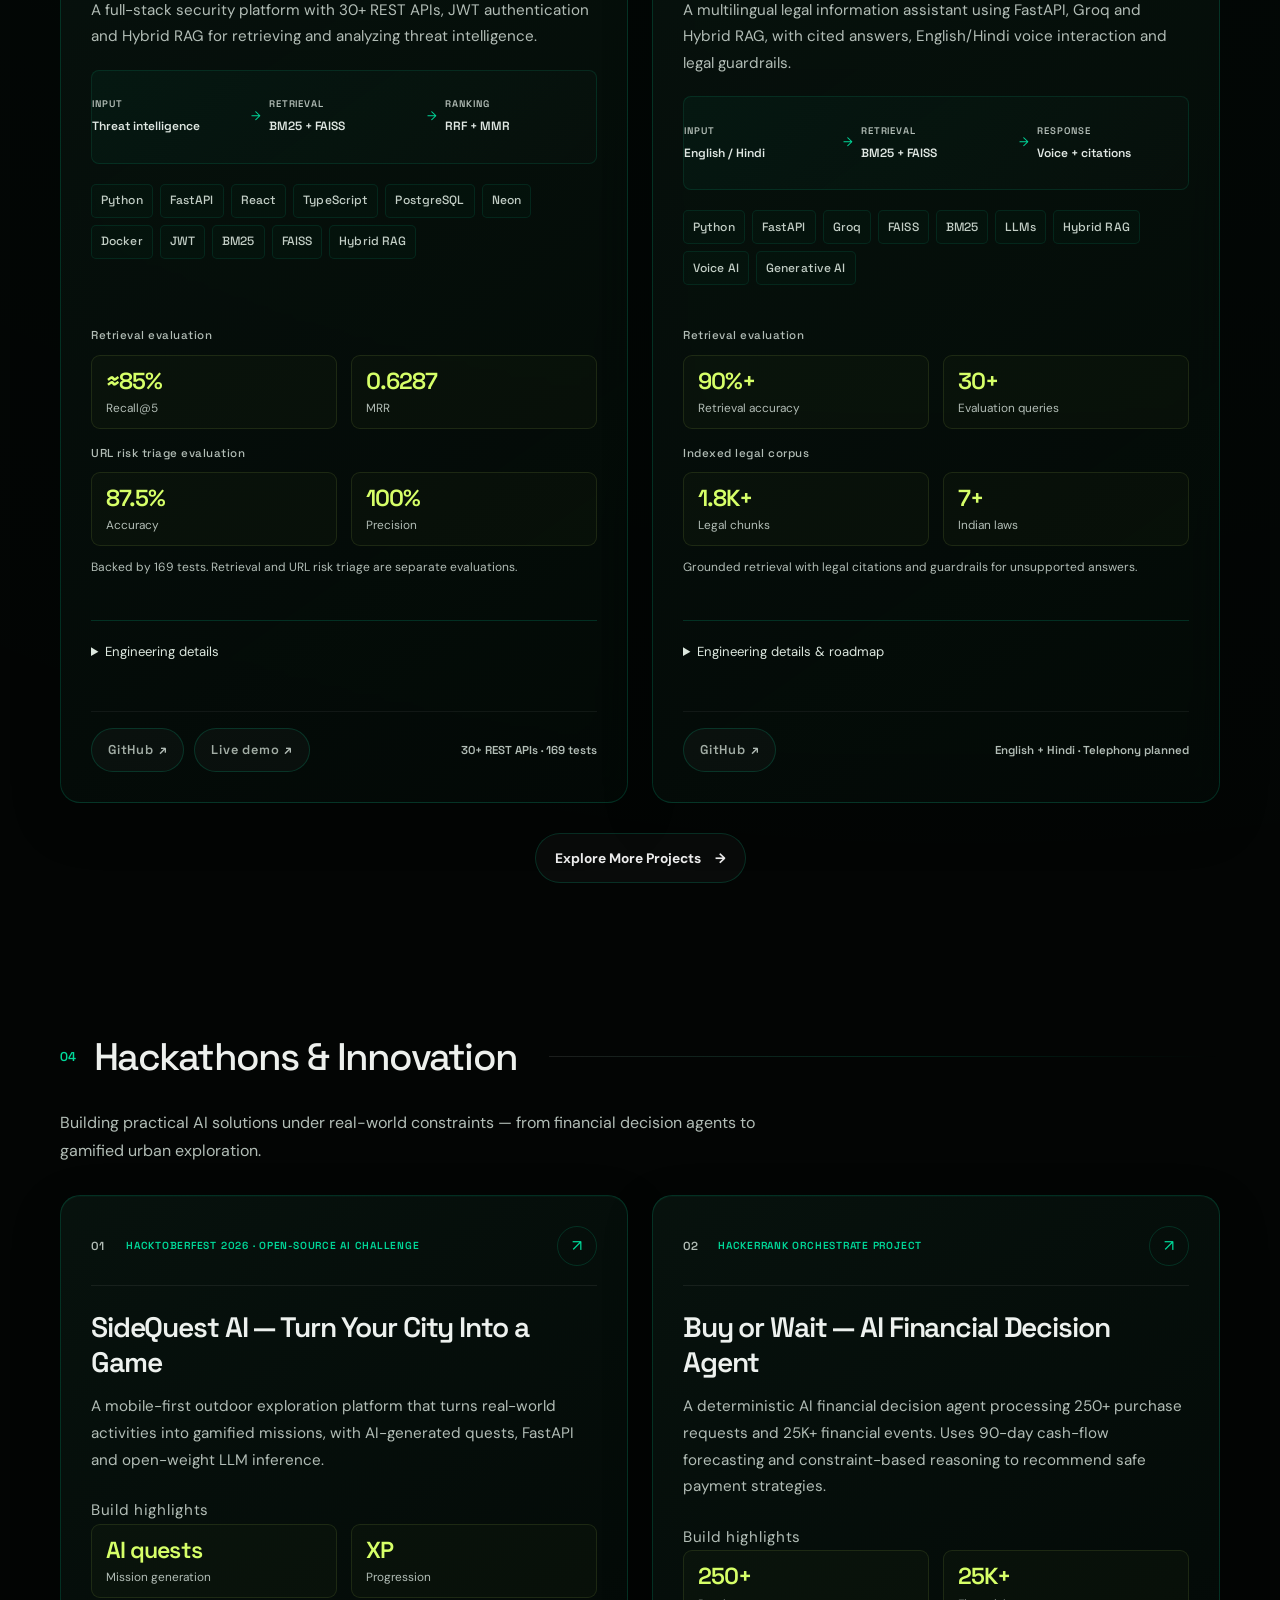
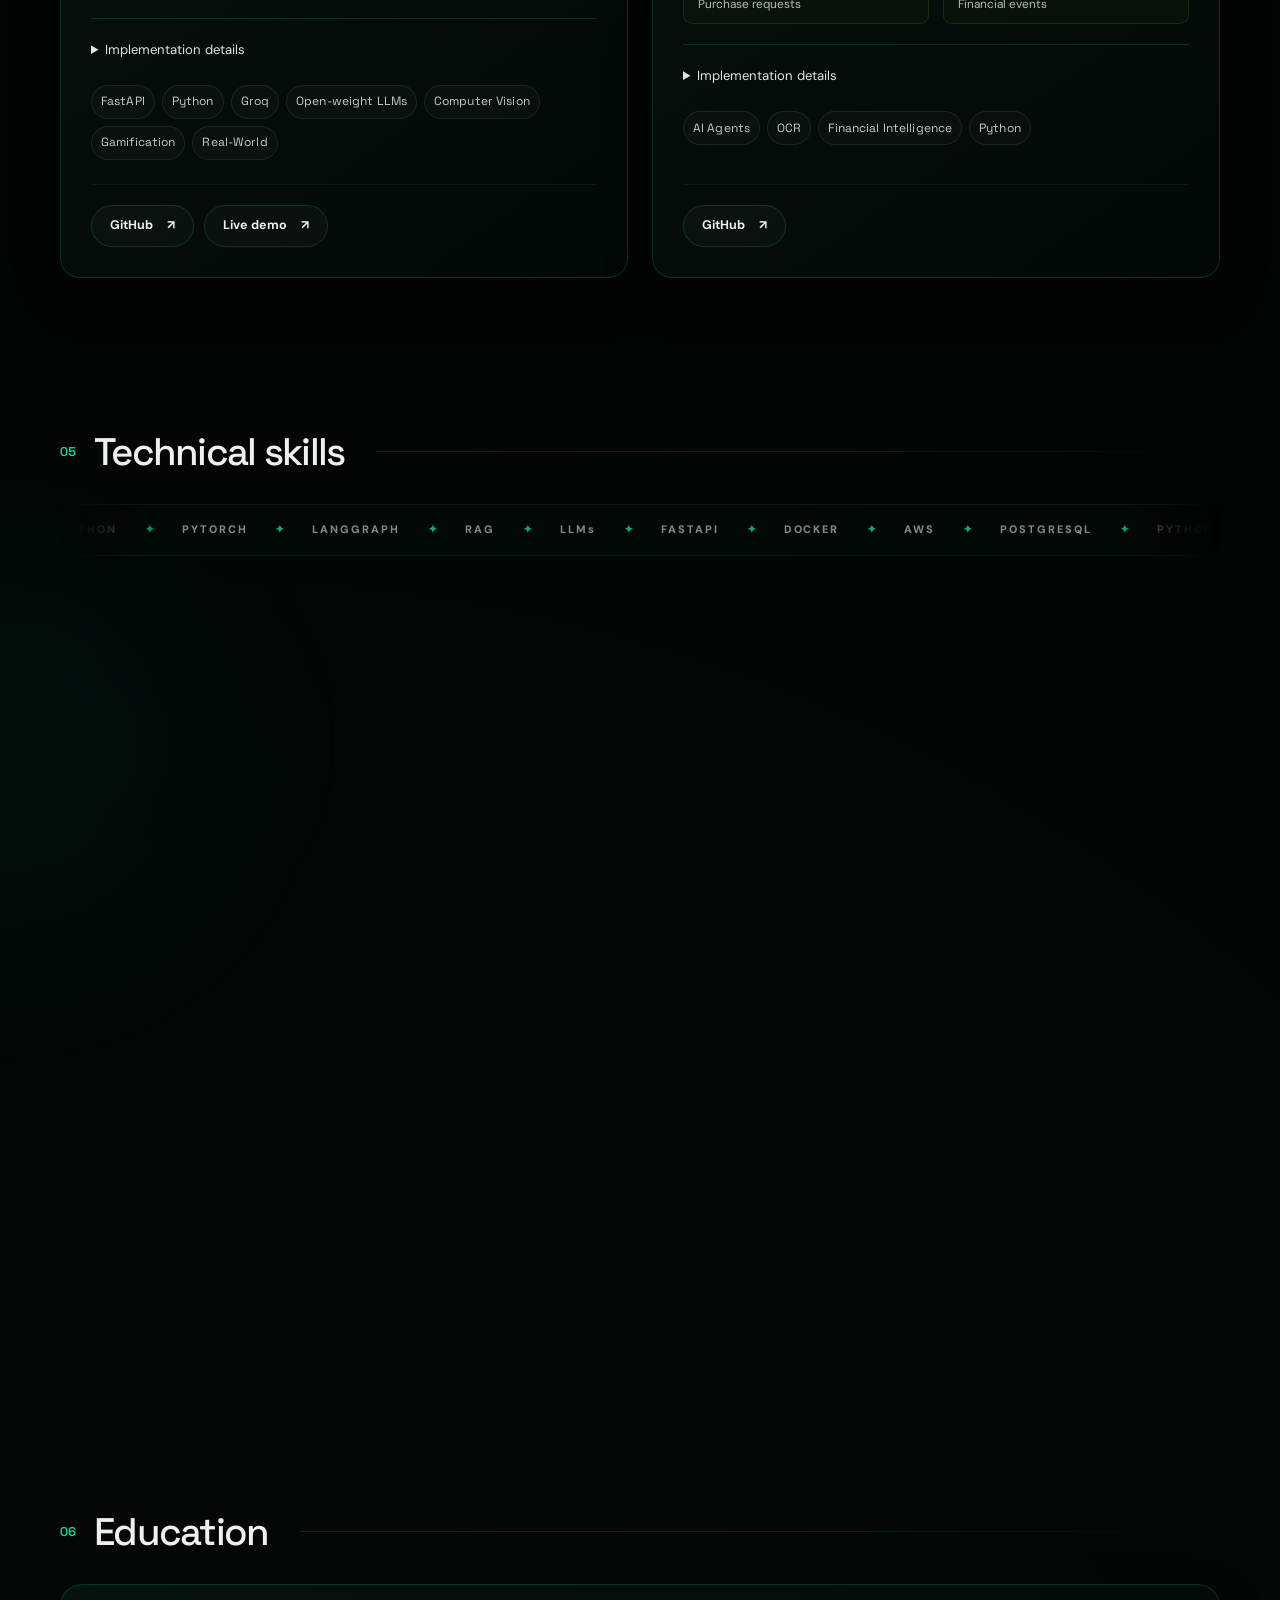
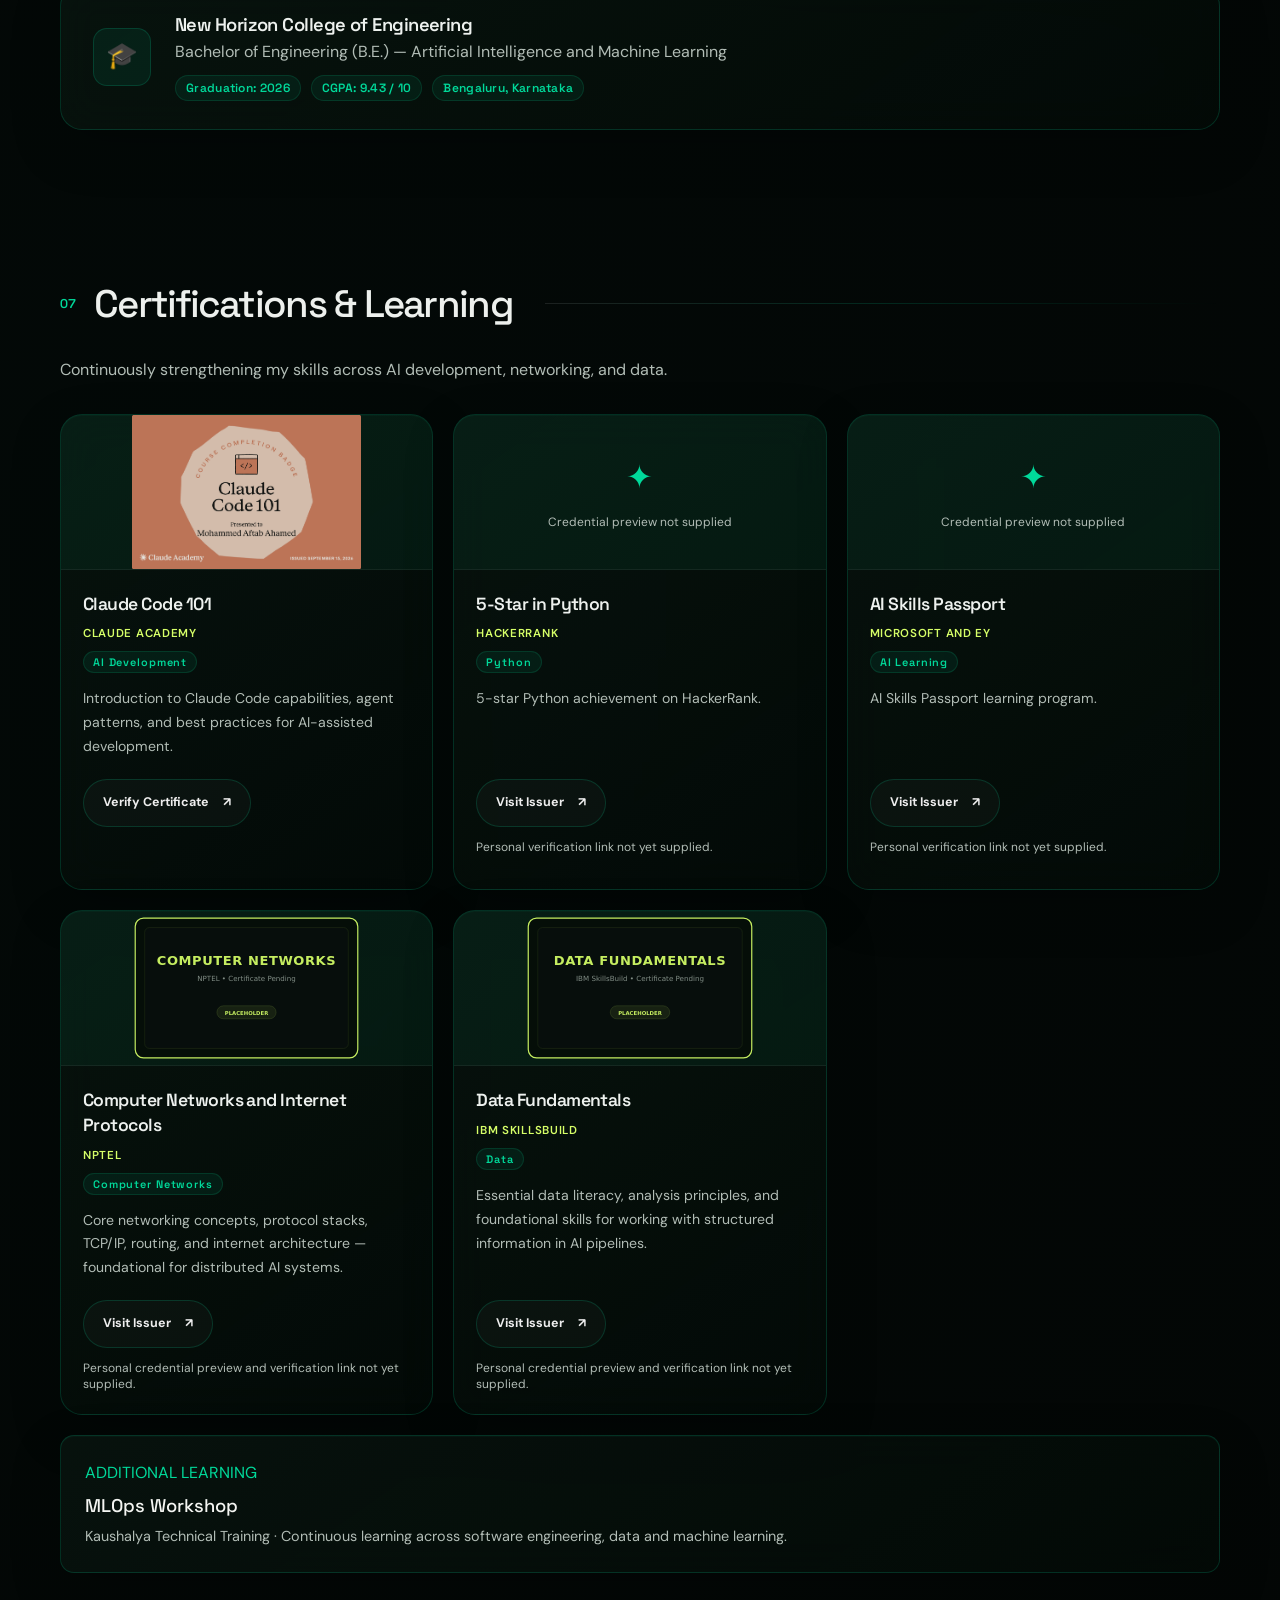
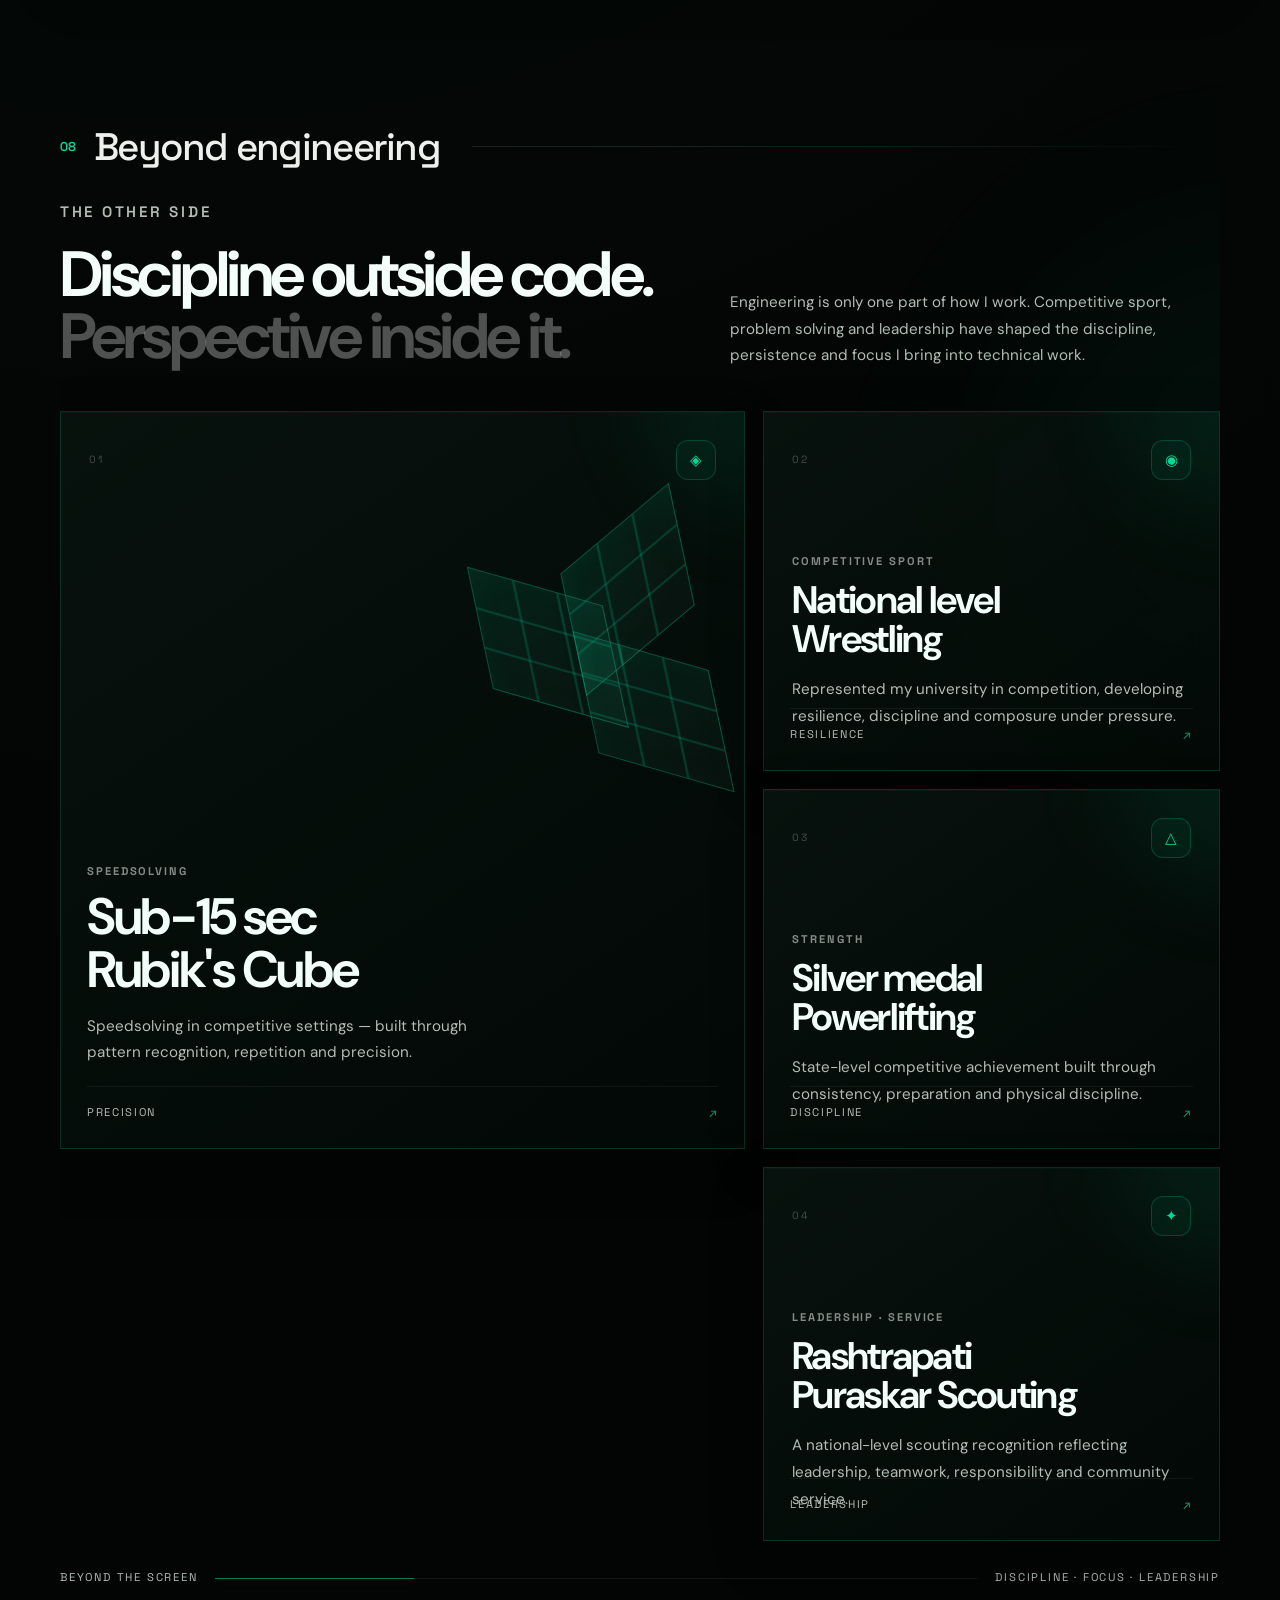
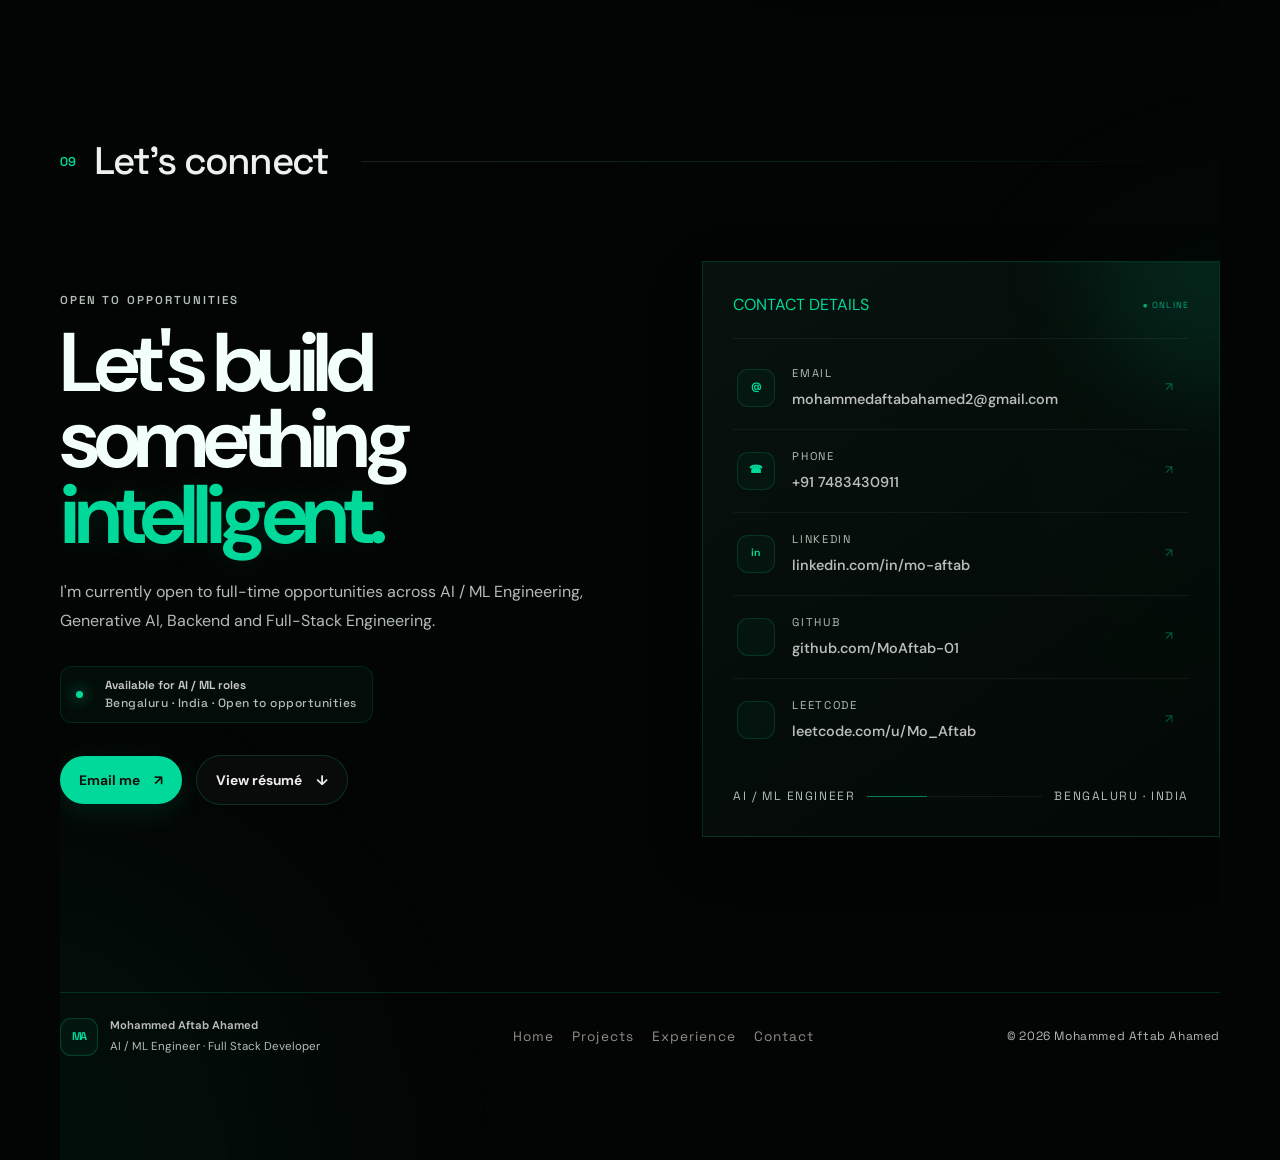
==== commit ab84c6d0: "Finalize portfolio upgrade and restore emerald theme" ====
--- a/index.html
+++ b/index.html
@@ -23,13 +23,6 @@
 
   <title>Mohammed Aftab Ahamed | AI/ML Engineer</title>
 
-  <!-- Style: light readability improvements -->
-  <style>
-    /* Slightly lighter body background for better contrast */
-    html { scroll-behavior: smooth; }
-    body { -webkit-font-smoothing: antialiased; -moz-osx-font-smoothing: grayscale; }
-  </style>
-
   <link rel="preconnect" href="https://fonts.googleapis.com">
   <link rel="preconnect" href="https://fonts.gstatic.com" crossorigin>
 
@@ -38,10 +31,12 @@
     rel="stylesheet"
   >
 
-  <link rel="stylesheet" href="styles.css?v=2" />
+  <link rel="stylesheet" href="styles.css?v=4" />
+  <link rel="stylesheet" href="polish.css?v=4" />
 </head>
 
 <body>
+  <a class="skip-link" href="#main-content">Skip to content</a>
 
   <!-- BACKGROUND -->
   <div class="site-bg" aria-hidden="true">
@@ -57,270 +52,63 @@
     <span></span>
   </div>
 
-
   <!-- NAVIGATION -->
   <!-- NAVIGATION -->
 <header class="nav">
-
-  <a
-    class="brand"
-    href="#home"
-    aria-label="Go to home"
-  >
-    <span class="brand-mark">MA</span>
-    <span class="brand-name">Mohammed Aftab Ahamed</span>
+  <a class="brand" href="#home" aria-label="Mohammed Aftab Ahamed — home">
+    <span class="brand-mark">MA</span><span class="brand-name">Mohammed Aftab Ahamed</span>
   </a>
-
-  <nav
-    class="nav-links"
-    aria-label="Primary navigation"
-  >
-    <a href="#home" class="active">Home</a>
+  <nav class="nav-links" aria-label="Primary navigation">
+    <a href="#home">Home</a>
     <a href="#about">About</a>
     <a href="#experience">Experience</a>
-    <a href="#education">Education</a>
-    <a href="#certificates">Certificates</a>
     <a href="#projects">Projects</a>
     <a href="#hackathons">Hackathons</a>
     <a href="#skills">Skills</a>
+    <a href="#education">Education</a>
+    <a href="#certificates">Certificates</a>
     <a href="#more">Beyond</a>
     <a href="#contact">Contact</a>
   </nav>
-
-  <a
-    class="nav-cta"
-    href="#contact"
-  >
-    Let's Connect
-    <span>↗</span>
-  </a>
-
-
-  <!-- MOBILE MENU -->
-
-  <input
-    type="checkbox"
-    id="mobile-nav-toggle"
-    class="mobile-nav-toggle"
-  />
-
-  <label
-    for="mobile-nav-toggle"
-    class="mobile-menu-button"
-    aria-label="Open navigation"
-  >
-    <span></span>
-    <span></span>
-    <span></span>
-  </label>
-
-
-  <div class="mobile-nav-panel">
-
-    <div class="mobile-nav-header">
-      <span>NAVIGATION</span>
-      <span>00 — 06</span>
-    </div>
-
+  <a class="nav-cta" href="#contact">Let's Connect <span aria-hidden="true">↗</span></a>
+  <input type="checkbox" id="mobile-nav-toggle" class="mobile-nav-toggle" tabindex="-1" aria-hidden="true" />
+  <button type="button" class="mobile-menu-button" aria-label="Open navigation" aria-expanded="false" aria-controls="mobile-nav-panel">
+    <span></span><span></span><span></span>
+  </button>
+  <div class="mobile-nav-panel" id="mobile-nav-panel">
+    <div class="mobile-nav-header"><span>NAVIGATION</span><span>00 — 09</span></div>
     <nav aria-label="Mobile navigation">
-
-      <a
-        href="#home"
-        onclick="document.getElementById('mobile-nav-toggle').checked=false"
-      >
-        <span>00</span>
-        <strong>Home</strong>
-        <i>↗</i>
-      </a>
-
-      <a
-        href="#about"
-        onclick="document.getElementById('mobile-nav-toggle').checked=false"
-      >
-        <span>01</span>
-        <strong>About</strong>
-        <i>↗</i>
-      </a>
-
-      <a
-        href="#experience"
-        onclick="document.getElementById('mobile-nav-toggle').checked=false"
-      >
-        <span>02</span>
-        <strong>Experience</strong>
-        <i>↗</i>
-      </a>
-
-      <a
-        href="#education"
-        onclick="document.getElementById('mobile-nav-toggle').checked=false"
-      >
-        <span>02.5</span>
-        <strong>Education</strong>
-        <i>↗</i>
-      </a>
-
-      <a
-        href="#certificates"
-        onclick="document.getElementById('mobile-nav-toggle').checked=false"
-      >
-        <span>03</span>
-        <strong>Certificates</strong>
-        <i>↗</i>
-      </a>
-
-      <a
-        href="#projects"
-        onclick="document.getElementById('mobile-nav-toggle').checked=false"
-      >
-        <span>03</span>
-        <strong>Projects</strong>
-        <i>↗</i>
-      </a>
-
-      <a
-        href="#hackathons"
-        onclick="document.getElementById('mobile-nav-toggle').checked=false"
-      >
-        <span>03.5</span>
-        <strong>Hackathons</strong>
-        <i>↗</i>
-      </a>
-
-      <a
-        href="#skills"
-        onclick="document.getElementById('mobile-nav-toggle').checked=false"
-      >
-        <span>04</span>
-        <strong>Skills</strong>
-        <i>↗</i>
-      </a>
-
-      <a
-        href="#more"
-        onclick="document.getElementById('mobile-nav-toggle').checked=false"
-      >
-        <span>05</span>
-        <strong>Beyond</strong>
-        <i>↗</i>
-      </a>
-
-      <a
-        href="#contact"
-        onclick="document.getElementById('mobile-nav-toggle').checked=false"
-      >
-        <span>06</span>
-        <strong>Contact</strong>
-        <i>↗</i>
-      </a>
-
+      <a href="#home"><span>00</span><strong>Home</strong><i aria-hidden="true">↗</i></a>
+      <a href="#about"><span>01</span><strong>About</strong><i aria-hidden="true">↗</i></a>
+      <a href="#experience"><span>02</span><strong>Experience</strong><i aria-hidden="true">↗</i></a>
+      <a href="#projects"><span>03</span><strong>Projects</strong><i aria-hidden="true">↗</i></a>
+      <a href="#hackathons"><span>04</span><strong>Hackathons</strong><i aria-hidden="true">↗</i></a>
+      <a href="#skills"><span>05</span><strong>Skills</strong><i aria-hidden="true">↗</i></a>
+      <a href="#education"><span>06</span><strong>Education</strong><i aria-hidden="true">↗</i></a>
+      <a href="#certificates"><span>07</span><strong>Certificates</strong><i aria-hidden="true">↗</i></a>
+      <a href="#more"><span>08</span><strong>Beyond</strong><i aria-hidden="true">↗</i></a>
+      <a href="#contact"><span>09</span><strong>Contact</strong><i aria-hidden="true">↗</i></a>
     </nav>
-
-    <a
-      href="#contact"
-      class="mobile-connect"
-      onclick="document.getElementById('mobile-nav-toggle').checked=false"
-    >
-      <span>LET'S CONNECT</span>
-      <strong>↗</strong>
-    </a>
-
-    <div class="mobile-nav-footer">
-      <span>MOHAMMED AFTAB AHAMED</span>
-      <span>AI / ML ENGINEER</span>
-    </div>
-
-  </div>
-
+    <a class="mobile-connect" href="#contact"><span>LET'S CONNECT</span><strong>↗</strong></a>
+    <div class="mobile-nav-footer"><span>MOHAMMED AFTAB AHAMED</span><span>AI / ML ENGINEER</span></div>
+  </div>
 </header>
 
-
   <!-- SECTION RAIL -->
-  <aside
-    class="section-rail"
-    aria-label="Section progress"
-  >
-
-    <a
-      href="#home"
-      data-section="home"
-      class="active"
-    >
-      <span>00</span>
-    </a>
-
-    <a
-      href="#about"
-      data-section="about"
-    >
-      <span>01</span>
-    </a>
-
-    <a
-      href="#experience"
-      data-section="experience"
-    >
-      <span>02</span>
-    </a>
-
-    <a
-      href="#projects"
-      data-section="projects"
-    >
-      <span>03</span>
-    </a>
-
-    <a
-      href="#certificates"
-      data-section="certificates"
-    >
-      <span>03</span>
-    </a>
-
-    <a
-      href="#education"
-      data-section="education"
-    >
-      <span>02.5</span>
-    </a>
-
-    <a
-      href="#hackathons"
-      data-section="hackathons"
-    >
-      <span>03.5</span>
-    </a>
-
-    <a
-      href="#skills"
-      data-section="skills"
-    >
-      <span>04</span>
-    </a>
-
-    <a
-      href="#more"
-      data-section="more"
-    >
-      <span>05</span>
-    </a>
-
-    <a
-      href="#contact"
-      data-section="contact"
-    >
-      <span>06</span>
-    </a>
-
-  </aside>
-
-
-  <main>
-
-
-    <!-- =====================================================
-     HERO
-====================================================== -->
+  <aside class="section-rail" aria-label="Section navigation">
+  <a href="#home" data-section="home" aria-label="Home" title="Home"><span>00</span></a>
+  <a href="#about" data-section="about" aria-label="About" title="About"><span>01</span></a>
+  <a href="#experience" data-section="experience" aria-label="Experience" title="Experience"><span>02</span></a>
+  <a href="#projects" data-section="projects" aria-label="Projects" title="Projects"><span>03</span></a>
+  <a href="#hackathons" data-section="hackathons" aria-label="Hackathons" title="Hackathons"><span>04</span></a>
+  <a href="#skills" data-section="skills" aria-label="Skills" title="Skills"><span>05</span></a>
+  <a href="#education" data-section="education" aria-label="Education" title="Education"><span>06</span></a>
+  <a href="#certificates" data-section="certificates" aria-label="Certificates" title="Certificates"><span>07</span></a>
+  <a href="#more" data-section="more" aria-label="Beyond" title="Beyond"><span>08</span></a>
+  <a href="#contact" data-section="contact" aria-label="Contact" title="Contact"><span>09</span></a>
+</aside>
+
+  <main id="main-content" tabindex="-1">
 
 <section
   id="home"
@@ -344,31 +132,19 @@
 
     </div>
 
-
     <!-- INTRO -->
 
     <p class="hero-kicker">
-      AI / ML ENGINEER · FULL STACK DEVELOPER
+      AI/ML ENGINEER · GENERATIVE AI · AGENTIC SYSTEMS
     </p>
 
-
     <!-- HEADLINE -->
 
-    <h1>
-      Engineering
-      <br>
-      <span>AI that ships.</span>
-    </h1>
-
+    <h1>Building intelligent systems<br><span>that solve real problems.</span></h1>
 
     <!-- DESCRIPTION -->
 
-    <p class="hero-text">
-      I build intelligent, scalable and production-ready applications
-      across Agentic AI, Hybrid RAG, LLMs, automation and full-stack
-      engineering.
-    </p>
-
+    <p class="hero-text">I build LLM-powered applications with Agentic AI, Hybrid RAG and reliable backends — with hands-on Python automation experience at Nokia.</p>
 
     <!-- ACTIONS -->
 
@@ -384,7 +160,7 @@
 
       <a
         class="button button-ghost"
-        href="./assets/Mohammed-Aftab-Resume.pdf"
+        href="./assets/Mohammed-Aftab-Resume.pdf" download="Mohammed-Aftab-Resume.pdf"
         target="_blank"
         rel="noreferrer"
       >
@@ -393,7 +169,6 @@
       </a>
 
     </div>
-
 
     <!-- SOCIALS -->
 
@@ -457,7 +232,7 @@
   </a>
 
 </div>
-
+  </div><!-- /hero-copy -->
 
   <!-- HERO SIDE -->
 
@@ -497,7 +272,6 @@
     </div>
 
   </div>
-
 
   <!-- SCROLL -->
 
@@ -509,7 +283,6 @@
     Scroll to explore
   </a>
 
-
   <!-- HERO STATS -->
 
   <div class="hero-stats glass reveal visible">
@@ -527,7 +300,6 @@
 
     </div>
 
-
     <div class="hero-stat">
 
       <div class="stat-icon">
@@ -541,7 +313,6 @@
 
     </div>
 
-
     <div class="hero-stat">
 
       <div class="stat-icon">
@@ -555,7 +326,6 @@
 
     </div>
 
-
     <div class="hero-stat">
 
       <div class="stat-icon">
@@ -563,8 +333,8 @@
       </div>
 
       <div>
-        <strong>15K+</strong>
-        <span>Documents in RAG corpus</span>
+        <strong>169</strong>
+        <span>CyberShield tests</span>
       </div>
 
     </div>
@@ -572,16 +342,6 @@
   </div>
 
 </section>
-
-
-
-    <!-- =====================================================
-         ABOUT
-    ====================================================== -->
-
-    <!-- =====================================================
-     ABOUT
-====================================================== -->
 
 <section
   id="about"
@@ -594,9 +354,7 @@
     <i></i>
   </div>
 
-
   <div class="about-grid">
-
 
     <!-- LEFT -->
 
@@ -613,12 +371,7 @@
         <em>software engineering.</em>
       </p>
 
-      <p class="about-note">
-        My work spans the path from intelligent models to usable
-        engineering systems — combining machine learning, generative AI,
-        retrieval, APIs and automation into practical applications.
-      </p>
-
+      <p class="about-note">I build end-to-end AI applications using LLMs, Agentic AI, Hybrid RAG and LangGraph, supported by FastAPI, React, Python, PostgreSQL and Docker. My work connects NLP, deep learning and machine learning models with usable, deployed full-stack platforms.</p>
 
       <div class="about-focus-list">
 
@@ -638,7 +391,6 @@
 
         </div>
 
-
         <div class="about-focus-item">
 
           <span>02</span>
@@ -655,7 +407,6 @@
 
         </div>
 
-
         <div class="about-focus-item">
 
           <span>03</span>
@@ -676,7 +427,6 @@
 
     </div>
 
-
     <!-- RIGHT CARD -->
 
     <div class="about-card glass reveal">
@@ -684,7 +434,6 @@
       <div class="about-card-glow"></div>
 
       <div class="about-card-grid"></div>
-
 
       <div class="profile-line">
 
@@ -705,7 +454,6 @@
         </div>
 
       </div>
-
 
       <div class="about-card-description">
 
@@ -721,7 +469,6 @@
 
       </div>
 
-
       <div class="mini-meta-grid">
 
         <div>
@@ -736,7 +483,6 @@
 
         </div>
 
-
         <div>
 
           <span>
@@ -749,7 +495,6 @@
 
         </div>
 
-
         <div>
 
           <span>
@@ -762,7 +507,6 @@
 
         </div>
 
-
         <div>
 
           <span>
@@ -777,7 +521,6 @@
 
       </div>
 
-
       <div class="about-card-footer">
 
         <span>
@@ -795,12 +538,6 @@
   </div>
 
 </section>
-
-
-
-    <!-- =====================================================
-     EXPERIENCE
-====================================================== -->
 
 <section
   id="experience"
@@ -812,7 +549,6 @@
     <h2>Experience</h2>
     <i></i>
   </div>
-
 
   <article class="experience-card glass reveal">
 
@@ -826,9 +562,8 @@
     alt="Nokia"
   />
 </div>
-
-      </div>
-
+        <div><p class="company">NOKIA</p><h3>Student Intern</h3></div>
+      </div>
 
       <div class="exp-period">
 
@@ -841,7 +576,6 @@
       </div>
 
     </div>
-
 
     <div class="exp-summary">
 
@@ -863,12 +597,11 @@
         </span>
 
         <p>
-          Python Automation · AI / ML · Engineering
+          Student Intern · Python Automation
         </p>
       </div>
 
     </div>
-
 
     <div class="impact-strip">
 
@@ -894,59 +627,43 @@
 
     </div>
 
-
     <div class="exp-details">
 
       <div class="exp-detail">
 
         <span>01</span>
 
-        <p>
-          Developed Python automation workflows that
-          significantly reduced manual validation effort.
-        </p>
-
-      </div>
-
+        <p>Developed a Python-based automation tool, reducing documentation validation time by approximately 90% and significantly reducing manual QA effort.</p>
+
+      </div>
 
       <div class="exp-detail">
 
         <span>02</span>
 
-        <p>
-          Processed 500+ pages through automated
-          document and validation pipelines.
-        </p>
-
-      </div>
-
+        <p>Automated validation workflows, processing 500+ pages across hundreds of documents in under 60 seconds.</p>
+
+      </div>
 
       <div class="exp-detail">
 
         <span>03</span>
 
-        <p>
-          Engineered workflows capable of completing
-          execution in under 60 seconds.
-        </p>
-
-      </div>
-
+        <p>Collaborated with 3+ R&amp;D and QA teams using Git in an Agile environment to develop, test and integrate automation features, with regular requirements discussions.</p>
+
+      </div>
 
       <div class="exp-detail">
 
         <span>04</span>
 
-        <p>
-          Supported engineering workflows used by
-          multiple R&amp;D and QA teams.
-        </p>
-
-      </div>
-
-    </div>
-
-
+        <p>Improved Python automation for reliable validation across 500+ documentation pages, supporting engineering workflows across multiple teams.</p>
+
+      </div>
+
+    </div>
+
+    <div class="tags experience-stack" aria-label="Nokia technology stack"><span>Python</span><span>Pandas</span><span>NumPy</span><span>OpenCV</span><span>Tesseract OCR</span><span>Pytesseract</span><span>PDFPlumber</span><span>Regex</span><span>OpenPyXL</span><span>XlsxWriter</span></div>
     <div class="exp-footer">
 
       <span>
@@ -963,15 +680,318 @@
 
 </section>
 
-
-    <!-- =====================================================
-     EDUCATION
-====================================================== -->
+<section
+  id="projects"
+  class="section content-section observe-section"
+>
+
+  <div class="section-heading reveal">
+    <span>03</span>
+    <h2>Featured projects</h2>
+    <i></i>
+  </div>
+
+  <p class="section-intro reveal project-intro">Two recent builds across security intelligence and voice AI — with architecture, evaluation and source code to explore. Earlier work lives in the full project archive.</p>
+
+  <div class="projects-grid">
+<article class="project-card project-feature glass reveal">
+  <div class="project-top"><span class="project-number">01</span><span class="project-type">AGENTIC AI · HYBRID RAG · CYBERSECURITY</span><a class="project-link" href="https://github.com/MoAftab-01/CyberShield-AI" target="_blank" rel="noopener noreferrer" aria-label="CyberShield AI repository">↗</a></div>
+  <div class="project-body">
+    <p class="project-subtitle">AI-Powered Cyber Threat Intelligence Platform</p><h3>CyberShield AI</h3>
+    <p>A full-stack security platform with 30+ REST APIs, JWT authentication and Hybrid RAG for retrieving and analyzing threat intelligence.</p>
+    <div class="project-architecture" aria-label="Retrieval pipeline"><div><small>INPUT</small><strong>Threat intelligence</strong></div><span aria-hidden="true">→</span><div><small>RETRIEVAL</small><strong>BM25 + FAISS</strong></div><span aria-hidden="true">→</span><div><small>RANKING</small><strong>RRF + MMR</strong></div></div>
+    <div class="tags project-tech-tags"><span class="tech-tag">Python</span><span class="tech-tag">FastAPI</span><span class="tech-tag">React</span><span class="tech-tag">TypeScript</span><span class="tech-tag">PostgreSQL</span><span class="tech-tag">Neon</span><span class="tech-tag">Docker</span><span class="tech-tag">JWT</span><span class="tech-tag">BM25</span><span class="tech-tag">FAISS</span><span class="tech-tag">Hybrid RAG</span></div>
+  </div>
+  <div class="project-evaluations">
+    <div class="evaluation-group"><p class="metric-label">Retrieval evaluation</p><dl class="metric-grid"><div><dt>Recall@5</dt><dd>≈85%</dd></div><div><dt>MRR</dt><dd>0.6287</dd></div></dl></div>
+    <div class="evaluation-group"><p class="metric-label">URL risk triage evaluation</p><dl class="metric-grid"><div><dt>Accuracy</dt><dd>87.5%</dd></div><div><dt>Precision</dt><dd>100%</dd></div></dl></div>
+    <p class="evaluation-note">Backed by 169 tests. Retrieval and URL risk triage are separate evaluations.</p>
+  </div>
+  <details class="project-details"><summary>Engineering details</summary><p>Combines Agentic AI, machine learning and production APIs. FastAPI serves a React and TypeScript interface, with PostgreSQL (Neon), Docker and JWT authentication. Reciprocal Rank Fusion (RRF) combines BM25 and FAISS retrieval; Maximal Marginal Relevance (MMR) diversifies ranked results.</p></details>
+  <div class="project-footer"><div class="project-actions"><a class="button button-ghost" href="https://github.com/MoAftab-01/CyberShield-AI" target="_blank" rel="noopener noreferrer">GitHub <span aria-hidden="true">↗</span></a><a class="button button-ghost" href="https://cybershieldai-security.vercel.app/login" target="_blank" rel="noopener noreferrer">Live demo <span aria-hidden="true">↗</span></a></div><span>30+ REST APIs · 169 tests</span></div>
+</article>
+<article class="project-card project-feature glass reveal">
+  <div class="project-top"><span class="project-number">02</span><span class="project-type">VOICE AI · HYBRID RAG · GENERATIVE AI</span><a class="project-link" href="https://github.com/MoAftab-01/better-call-kanoon" target="_blank" rel="noopener noreferrer" aria-label="Better Call Kanoon repository">↗</a></div>
+  <div class="project-body">
+    <p class="project-subtitle">Multilingual Voice AI Legal Assistant</p><h3>Better Call Kanoon</h3>
+    <p>A multilingual legal information assistant using FastAPI, Groq and Hybrid RAG, with cited answers, English/Hindi voice interaction and legal guardrails.</p>
+    <div class="project-architecture" aria-label="Legal assistance pipeline"><div><small>INPUT</small><strong>English / Hindi</strong></div><span aria-hidden="true">→</span><div><small>RETRIEVAL</small><strong>BM25 + FAISS</strong></div><span aria-hidden="true">→</span><div><small>RESPONSE</small><strong>Voice + citations</strong></div></div>
+    <div class="tags project-tech-tags"><span class="tech-tag">Python</span><span class="tech-tag">FastAPI</span><span class="tech-tag">Groq</span><span class="tech-tag">FAISS</span><span class="tech-tag">BM25</span><span class="tech-tag">LLMs</span><span class="tech-tag">Hybrid RAG</span><span class="tech-tag">Voice AI</span><span class="tech-tag">Generative AI</span></div>
+  </div>
+  <div class="project-evaluations">
+    <div class="evaluation-group"><p class="metric-label">Retrieval evaluation</p><dl class="metric-grid"><div><dt>Retrieval accuracy</dt><dd>90%+</dd></div><div><dt>Evaluation queries</dt><dd>30+</dd></div></dl></div>
+    <div class="evaluation-group"><p class="metric-label">Indexed legal corpus</p><dl class="metric-grid"><div><dt>Legal chunks</dt><dd>1.8K+</dd></div><div><dt>Indian laws</dt><dd>7+</dd></div></dl></div>
+    <p class="evaluation-note">Grounded retrieval with legal citations and guardrails for unsupported answers.</p>
+  </div>
+  <details class="project-details"><summary>Engineering details &amp; roadmap</summary><p>FAISS and BM25 combine semantic and lexical retrieval over Indian legal information. English and Hindi voice interaction is implemented. Reducing unsupported responses by 80% is a target, not a measured result. Real-time, one-call AI legal assistance with telephony integration is planned.</p></details>
+  <div class="project-footer"><div class="project-actions"><a class="button button-ghost" href="https://github.com/MoAftab-01/better-call-kanoon" target="_blank" rel="noopener noreferrer">GitHub <span aria-hidden="true">↗</span></a></div><span>English + Hindi · Telephony planned</span></div>
+</article>
+</div>
+
+  <div class="projects-cta reveal">
+
+    <a
+      class="button button-ghost projects-cta-link"
+      href="projects.html"
+      aria-label="Explore more projects"
+    >
+      Explore More Projects
+      <span aria-hidden="true">→</span>
+    </a>
+
+  </div>
+
+</section>
+
+<section id="hackathons" class="section content-section observe-section">
+
+  <div class="section-heading reveal">
+    <span>04</span>
+    <h2>Hackathons &amp; Innovation</h2>
+    <i></i>
+  </div>
+
+  <p class="section-intro reveal">
+    Building practical AI solutions under real-world constraints — from financial decision agents to gamified urban exploration.
+  </p>
+
+  <div class="hackathons-grid">
+<article class="hackathon-card glass reveal">
+  <div class="hackathon-top"><span class="hackathon-number">01</span><span class="hackathon-type">HACKTOBERFEST 2026 · OPEN-SOURCE AI CHALLENGE</span><a class="hackathon-link" href="https://github.com/MoAftab-01/SideQuest-AI" target="_blank" rel="noopener noreferrer" aria-label="SideQuest AI — Turn Your City Into a Game repository">↗</a></div>
+  <div class="hackathon-body"><h3>SideQuest AI — Turn Your City Into a Game</h3><p>A mobile-first outdoor exploration platform that turns real-world activities into gamified missions, with AI-generated quests, FastAPI and open-weight LLM inference.</p><div class="evaluation-group"><p class="metric-label">Build highlights</p><dl class="metric-grid"><div><dt>Mission generation</dt><dd>AI quests</dd></div><div><dt>Progression</dt><dd>XP</dd></div></dl></div><details class="project-details"><summary>Implementation details</summary><p>Designed a mission-generation pipeline with fallback handling, XP progression and a responsive UI using the Groq API and Python. Personalized city quests encourage real-world discoveries. The existing vision-model verification approach is retained; real-photo verification accuracy is not measured.</p><p>Earlier repository snapshot: OpenRouter provider integration and deterministic fallbacks are documented; live model inference was configured but not demonstrated. The latest resume describes a Groq-based pipeline. Vision verification is implemented as an approach, not a proven accuracy claim.</p></details><div class="tags project-tech-tags"><span class="tech-tag">FastAPI</span><span class="tech-tag">Python</span><span class="tech-tag">Groq</span><span class="tech-tag">Open-weight LLMs</span><span class="tech-tag">Computer Vision</span><span class="tech-tag">Gamification</span><span class="tech-tag">Real-World</span></div></div>
+  <div class="hackathon-footer"><a class="button button-ghost" href="https://github.com/MoAftab-01/SideQuest-AI" target="_blank" rel="noopener noreferrer">GitHub <span aria-hidden="true">↗</span></a><a class="button button-ghost" href="https://sidequest-ai-42m4.onrender.com" target="_blank" rel="noopener noreferrer">Live demo <span aria-hidden="true">↗</span></a></div>
+</article>
+<article class="hackathon-card glass reveal">
+  <div class="hackathon-top"><span class="hackathon-number">02</span><span class="hackathon-type">HACKERRANK ORCHESTRATE PROJECT</span><a class="hackathon-link" href="https://github.com/MoAftab-01/hackerrank-buy-or-wait" target="_blank" rel="noopener noreferrer" aria-label="Buy or Wait — AI Financial Decision Agent repository">↗</a></div>
+  <div class="hackathon-body"><h3>Buy or Wait — AI Financial Decision Agent</h3><p>A deterministic AI financial decision agent processing 250+ purchase requests and 25K+ financial events. Uses 90-day cash-flow forecasting and constraint-based reasoning to recommend safe payment strategies.</p><div class="evaluation-group"><p class="metric-label">Build highlights</p><dl class="metric-grid"><div><dt>Purchase requests</dt><dd>250+</dd></div><div><dt>Financial events</dt><dd>25K+</dd></div></dl></div><details class="project-details"><summary>Implementation details</summary><p>Analyzes financial context, recurring and pending transactions, payment options and supporting media. A multimodal OCR and validation pipeline handles 16+ financial documents; transaction reconciliation, payment-plan validation and automated evaluation produce 250+ compliant decisions. Evidence extraction improves traceability without hardcoded answers.</p></details><div class="tags project-tech-tags"><span class="tech-tag">AI Agents</span><span class="tech-tag">OCR</span><span class="tech-tag">Financial Intelligence</span><span class="tech-tag">Python</span></div></div>
+  <div class="hackathon-footer"><a class="button button-ghost" href="https://github.com/MoAftab-01/hackerrank-buy-or-wait" target="_blank" rel="noopener noreferrer">GitHub <span aria-hidden="true">↗</span></a></div>
+</article>
+</div>
+</section>
+
+<section id="skills" class="section content-section observe-section">
+
+  <div class="section-heading reveal">
+    <span>05</span>
+    <h2>Technical skills</h2>
+    <i></i>
+  </div>
+
+  <!-- SKILL MARQUEE -->
+  <div class="skills-marquee reveal" aria-hidden="true">
+    <div class="skills-marquee-track">
+
+      <span>PYTHON</span>
+      <b>✦</b>
+      <span>PYTORCH</span>
+      <b>✦</b>
+      <span>LANGGRAPH</span>
+      <b>✦</b>
+      <span>RAG</span>
+      <b>✦</b>
+      <span>LLMs</span>
+      <b>✦</b>
+      <span>FASTAPI</span>
+      <b>✦</b>
+      <span>DOCKER</span>
+      <b>✦</b>
+      <span>AWS</span>
+      <b>✦</b>
+      <span>POSTGRESQL</span>
+      <b>✦</b>
+
+      <!-- duplicate for seamless loop -->
+      <span>PYTHON</span>
+      <b>✦</b>
+      <span>PYTORCH</span>
+      <b>✦</b>
+      <span>LANGGRAPH</span>
+      <b>✦</b>
+      <span>RAG</span>
+      <b>✦</b>
+      <span>LLMs</span>
+      <b>✦</b>
+      <span>FASTAPI</span>
+      <b>✦</b>
+      <span>DOCKER</span>
+      <b>✦</b>
+      <span>AWS</span>
+      <b>✦</b>
+      <span>POSTGRESQL</span>
+      <b>✦</b>
+
+    </div>
+  </div>
+
+  <!-- SKILLS GRID -->
+  <div class="skills-grid">
+
+    <!-- PROGRAMMING -->
+    <article class="skill-card glass reveal">
+
+      <div class="skill-card-top">
+        <span class="skill-number">01</span>
+        <span class="skill-icon">⌘</span>
+      </div>
+
+      <div class="skill-card-heading">
+        <span>CORE</span>
+        <h3>Programming</h3>
+      </div>
+
+      <p>
+        Building reliable software foundations with clean,
+        maintainable code.
+      </p>
+
+      <div class="skill-tags">
+        <span>Python</span>
+        <span>SQL</span>
+        <span>JSON</span>
+        <span>C++</span>
+        <span>C#</span>
+        <span>Node.js</span>
+        <span>OpenGL</span>
+      </div>
+
+    </article>
+
+    <!-- AI / ML -->
+    <article class="skill-card glass reveal">
+
+      <div class="skill-card-top">
+        <span class="skill-number">02</span>
+        <span class="skill-icon">◎</span>
+      </div>
+
+      <div class="skill-card-heading">
+        <span>INTELLIGENCE</span>
+        <h3>AI / ML</h3>
+      </div>
+
+      <p>
+        Developing practical machine learning systems across
+        structured, language and vision problems.
+      </p>
+
+      <div class="skill-tags">
+        <span>Scikit-learn</span>
+        <span>TensorFlow</span>
+        <span>PyTorch</span>
+        <span>NumPy</span>
+        <span>Pandas</span>
+        <span>NLP</span>
+        <span>Computer Vision</span>
+        <span>XGBoost</span>
+        <span>Regression</span>
+        <span>Deep Learning</span>
+        <span>Neural Networks</span>
+        <span>OpenCV</span>
+        <span>DeepFace</span>
+      </div>
+
+    </article>
+
+    <!-- GENERATIVE AI -->
+    <article class="skill-card glass reveal">
+
+      <div class="skill-card-top">
+        <span class="skill-number">03</span>
+        <span class="skill-icon">✦</span>
+      </div>
+
+      <div class="skill-card-heading">
+        <span>GENERATIVE</span>
+        <h3>Generative AI</h3>
+      </div>
+
+      <p>
+        Designing intelligent applications around LLMs,
+        agents, retrieval and orchestration.
+      </p>
+
+      <div class="skill-tags">
+        <span>LLMs</span>
+        <span>Agentic AI</span>
+        <span>LangGraph</span>
+        <span>LangChain</span>
+        <span>Prompt Engineering</span>
+        <span>RAG</span>
+        <span>Hybrid RAG</span>
+        <span>OpenAI API</span>
+        <span>GPT-3</span>
+        <span>FAISS</span>
+        <span>BM25</span>
+      </div>
+
+    </article>
+
+    <!-- BACKEND & CLOUD -->
+    <article class="skill-card glass reveal">
+
+      <div class="skill-card-top">
+        <span class="skill-number">04</span>
+        <span class="skill-icon">◈</span>
+      </div>
+
+      <div class="skill-card-heading">
+        <span>ENGINEERING</span>
+        <h3>Backend &amp; Cloud</h3>
+      </div>
+
+      <p>
+        Turning AI capabilities into scalable services,
+        APIs and deployable engineering systems.
+      </p>
+
+      <div class="skill-tags">
+        <span>FastAPI</span>
+        <span>REST APIs</span>
+        <span>PostgreSQL</span>
+        <span>Docker</span>
+        <span>Kubernetes</span>
+        <span>AWS</span>
+        <span>Git / GitHub</span>
+        <span>API Integrations</span>
+      </div>
+
+    </article>
+
+    <!-- FRONTEND -->
+    <article class="skill-card glass reveal">
+
+      <div class="skill-card-top">
+        <span class="skill-number">05</span>
+        <span class="skill-icon">◇</span>
+      </div>
+
+      <div class="skill-card-heading">
+        <span>INTERFACE</span>
+        <h3>Frontend</h3>
+      </div>
+
+      <p>
+        Creating responsive interfaces that make complex
+        systems easy to use.
+      </p>
+
+      <div class="skill-tags">
+        <span>React</span>
+        <span>Tailwind CSS</span>
+        <span>Debugging</span>
+        <span>Technical Communication</span>
+      </div>
+
+    </article>
+
+  </div>
+
+</section>
 
 <section id="education" class="section content-section observe-section">
 
   <div class="section-heading reveal">
-    <span>02.5</span>
+    <span>06</span>
     <h2>Education</h2>
     <i></i>
   </div>
@@ -984,23 +1004,18 @@
       <h3>New Horizon College of Engineering</h3>
       <p>Bachelor of Engineering (B.E.) — Artificial Intelligence and Machine Learning</p>
       <div class="education-meta">
-        <span>Expected Graduation: 2026</span>
-        <span>CGPA: 9.43 / 10</span>
+        <span>Graduation: 2026</span>
+        <span>CGPA: 9.43 / 10</span><span>Bengaluru, Karnataka</span>
       </div>
     </div>
   </div>
 
 </section>
 
-
-    <!-- =====================================================
-     CERTIFICATIONS
-====================================================== -->
-
 <section id="certificates" class="section content-section observe-section">
 
   <div class="section-heading reveal">
-    <span>03</span>
+    <span>07</span>
     <h2>Certifications &amp; Learning</h2>
     <i></i>
   </div>
@@ -1013,13 +1028,13 @@
 
     <!-- CERTIFICATE 1 -->
     <article class="certificate-card glass reveal">
-      <div class="certificate-preview">
+      <a class="certificate-preview" href="assets/cert-claude-code-101.png" target="_blank" rel="noopener noreferrer" aria-label="Open Claude Code 101 certificate preview">
         <img
           src="assets/cert-claude-code-101.png"
           alt="Claude Code 101 certificate preview"
           loading="lazy"
         />
-      </div>
+      </a>
       <div class="certificate-body">
         <h3>Claude Code 101</h3>
         <span class="certificate-issuer">Claude Academy</span>
@@ -1041,6 +1056,8 @@
       </div>
     </article>
 
+<article class="certificate-card glass reveal"><div class="certificate-preview certificate-placeholder"><span aria-hidden="true">✦</span><small>Credential preview not supplied</small></div><div class="certificate-body"><h3>5-Star in Python</h3><span class="certificate-issuer">HackerRank</span><span class="certificate-category">Python</span><p class="certificate-desc">5-star Python achievement on HackerRank.</p><div class="certificate-actions"><a class="button button-ghost" href="https://www.hackerrank.com/" target="_blank" rel="noopener noreferrer">Visit Issuer <span aria-hidden="true">↗</span></a><p class="certificate-note">Personal verification link not yet supplied.</p></div></div></article>
+<article class="certificate-card glass reveal"><div class="certificate-preview certificate-placeholder"><span aria-hidden="true">✦</span><small>Credential preview not supplied</small></div><div class="certificate-body"><h3>AI Skills Passport</h3><span class="certificate-issuer">Microsoft and EY</span><span class="certificate-category">AI Learning</span><p class="certificate-desc">AI Skills Passport learning program.</p><div class="certificate-actions"><a class="button button-ghost" href="https://www.ey.com/en_gl/ai-skills-passport" target="_blank" rel="noopener noreferrer">Visit Issuer <span aria-hidden="true">↗</span></a><p class="certificate-note">Personal verification link not yet supplied.</p></div></div></article>
     <!-- CERTIFICATE 2 -->
     <article class="certificate-card glass reveal">
       <div class="certificate-preview">
@@ -1068,7 +1085,7 @@
             Visit Issuer <span>↗</span>
           </a>
           <p class="certificate-note">
-            Individual verification URL not available — certificate image or PDF needed.
+            Personal credential preview and verification link not yet supplied.
           </p>
         </div>
       </div>
@@ -1101,786 +1118,20 @@
             Visit Issuer <span>↗</span>
           </a>
           <p class="certificate-note">
-            Individual verification URL not available — certificate image or PDF needed.
+            Personal credential preview and verification link not yet supplied.
           </p>
         </div>
       </div>
     </article>
 
   </div>
-
+  <div class="learning-note glass reveal"><span class="card-label">ADDITIONAL LEARNING</span><h3>MLOps Workshop</h3><p>Kaushalya Technical Training · Continuous learning across software engineering, data and machine learning.</p></div>
 </section>
 
-
-    <!-- =====================================================
-     PROJECTS
-====================================================== -->
-
-<section
-  id="projects"
-  class="section content-section observe-section"
->
+<section id="more" class="section content-section beyond-section observe-section">
 
   <div class="section-heading reveal">
-    <span>03</span>
-    <h2>Selected projects</h2>
-    <i></i>
-  </div>
-
-
-  <p class="section-intro reveal project-intro">
-    AI systems and full-stack applications built around
-    real engineering problems — from cybersecurity and
-    retrieval to intelligent job automation and computer vision.
-  </p>
-
-
-  <div class="projects-grid">
-
-
-    <!-- PROJECT 01 -->
-
-    <article class="project-card project-feature glass reveal">
-
-      <div class="project-top">
-
-        <span class="project-number">
-          01
-        </span>
-
-        <span class="project-type">
-          AGENTIC AI · CYBERSECURITY
-        </span>
-
-        <a
-          class="project-live-link"
-          href="https://cybershieldai-security.vercel.app/login"
-          target="_blank"
-          rel="noopener noreferrer"
-          aria-label="Open CyberShield AI live application"
-        >
-          Live demo <span aria-hidden="true">↗</span>
-        </a>
-
-        <a
-          class="project-link"
-          href="https://github.com/MoAftab-01/CyberShield-AI"
-          target="_blank"
-          rel="noopener noreferrer"
-          aria-label="Open CyberShield AI GitHub repository"
-        >
-          ↗
-        </a>
-
-      </div>
-
-
-      <div class="project-body">
-
-        <div class="project-heading">
-
-          <div class="project-copy">
-
-            <h3>
-              CyberShield AI
-            </h3>
-
-            <p>
-              Full-stack AI-powered cyber threat intelligence platform combining Agentic AI, Hybrid RAG, machine learning, and production APIs.
-            </p>
-
-            <div class="project-architecture" role="img" aria-label="CyberShield AI architecture: threat intelligence input, BM25 + FAISS retrieval, RRF + MMR ranking">
-              <div>
-                <small>INPUT</small>
-                <strong>Threat intelligence</strong>
-              </div>
-              <span aria-hidden="true">→</span>
-              <div>
-                <small>RETRIEVAL</small>
-                <strong>BM25 + FAISS</strong>
-              </div>
-              <span aria-hidden="true">→</span>
-              <div>
-                <small>RANKING</small>
-                <strong>RRF + MMR</strong>
-              </div>
-            </div>
-
-            <div class="project-story">
-              <div>
-                <small>PROBLEM</small>
-                <p>Threat intelligence signals need structured retrieval, ranking, and analysis.</p>
-              </div>
-              <div>
-                <small>BUILD</small>
-                <p>FastAPI, React, TypeScript, PostgreSQL (Neon), Docker, JWT auth; Hybrid RAG with BM25 + FAISS, RRF, and MMR.</p>
-              </div>
-              <div>
-                <small>OUTCOME</small>
-                <p>Production platform with 30+ REST APIs; 85% Recall@5, 0.6287 MRR, 87.5% accuracy, 100% precision across 169 tests.</p>
-              </div>
-            </div>
-
-          </div>
-
-        </div>
-
-
-        <div class="tags project-tech-tags">
-
-  <span class="tech-tag">
-    Python
-  </span>
-
-  <span class="tech-tag">
-    FastAPI
-  </span>
-
-  <span class="tech-tag tech-tag-logo">
-    <img
-      src="https://cdn.simpleicons.org/react"
-      alt=""
-    />
-    React
-  </span>
-
-  <span class="tech-tag tech-tag-logo">
-    <img
-      src="https://cdn.simpleicons.org/postgresql"
-      alt=""
-    />
-    PostgreSQL
-  </span>
-
-  <span class="tech-tag tech-tag-logo">
-    <img
-      src="https://cdn.simpleicons.org/neondb"
-      alt=""
-    />
-    Neon
-  </span>
-
-  <span class="tech-tag tech-tag-logo">
-    <img
-      src="https://cdn.simpleicons.org/docker"
-      alt=""
-    />
-    Docker
-  </span>
-
-  <span class="tech-tag tech-tag-logo">
-    <img
-      src="https://cdn.simpleicons.org/jest"
-      alt=""
-    />
-    JWT
-  </span>
-
-  <span class="tech-tag tech-tag-logo">
-    <img
-      src="https://cdn.simpleicons.org/faiss"
-      alt=""
-    />
-    FAISS
-  </span>
-
-  <span class="tech-tag tech-tag-logo">
-    <img
-      src="https://cdn.simpleicons.org/huggingface"
-      alt=""
-    />
-    Hybrid RAG
-  </span>
-
-  <span class="tech-tag">
-    TypeScript
-  </span>
-
-  <span class="tech-tag">
-    BM25
-  </span>
-
-</div>
-
-      </div>
-
-
-      <div class="project-metrics">
-
-        <div>
-          <strong>85%</strong>
-          <span>Recall@5</span>
-        </div>
-
-        <div>
-          <strong>0.6287</strong>
-          <span>MRR</span>
-        </div>
-
-        <div>
-          <strong>87.5%</strong>
-          <span>URL risk triage accuracy</span>
-        </div>
-
-        <div>
-          <strong>100%</strong>
-          <span>URL risk triage precision</span>
-        </div>
-
-        <div>
-          <strong>169</strong>
-          <span>tests</span>
-        </div>
-
-      </div>
-
-
-      <div class="project-footer">
-
-        <span>
-          30+ REST APIs · Hybrid RAG · 169 tests
-        </span>
-
-      </div>
-
-    </article>
-
-
-    <!-- PROJECT 02 -->
-
-    <article class="project-card project-feature glass reveal">
-
-      <div class="project-top">
-
-        <span class="project-number">
-          02
-        </span>
-
-        <span class="project-type">
-          VOICE AI · HYBRID RAG · GENERATIVE AI
-        </span>
-
-        <a
-          class="project-link"
-          href="https://github.com/MoAftab-01/better-call-kanoon"
-          target="_blank"
-          rel="noopener noreferrer"
-          aria-label="Open Better Call Kanoon GitHub repository"
-        >
-          ↗
-        </a>
-
-      </div>
-
-
-      <div class="project-body">
-
-        <h3>
-          Better Call Kanoon
-        </h3>
-
-        <p>
-          Voice AI Legal Information Assistant — multilingual AI legal assistant built with FastAPI, Groq LLMs, FAISS, BM25, and Hybrid RAG indexing 1.8K+ legal chunks across 7+ Indian laws. Supports English and Hindi voice interaction with legal guardrails. Future roadmap: real-time, one-call legal assistance with telephony integration.
-        </p>
-
-
-        <div class="tags project-tech-tags">
-
-  <span class="tech-tag">
-    Python
-  </span>
-
-  <span class="tech-tag">
-    FastAPI
-  </span>
-
-  <span class="tech-tag tech-tag-logo">
-    <img
-      src="https://cdn.simpleicons.org/groq"
-      alt=""
-    />
-    Groq
-  </span>
-
-  <span class="tech-tag">
-    LLMs
-  </span>
-
-  <span class="tech-tag tech-tag-logo">
-    <img
-      src="https://cdn.simpleicons.org/faiss"
-      alt=""
-    />
-    FAISS
-  </span>
-
-  <span class="tech-tag">
-    BM25
-  </span>
-
-  <span class="tech-tag tech-tag-logo">
-    <img
-      src="https://cdn.simpleicons.org/langgraph"
-      alt=""
-    />
-    Hybrid RAG
-  </span>
-
-  <span class="tech-tag">
-    Voice AI
-  </span>
-
-</div>
-
-      </div>
-
-
-      <div class="project-metrics">
-
-        <div>
-          <strong>90%+</strong>
-          <span>retrieval accuracy</span>
-        </div>
-
-        <div>
-          <strong>1.8K+</strong>
-          <span>legal chunks indexed</span>
-        </div>
-
-        <div>
-          <strong>7+</strong>
-          <span>Indian laws covered</span>
-        </div>
-
-        <div>
-          <strong>30+</strong>
-          <span>verified queries</span>
-        </div>
-
-      </div>
-
-
-      <div class="project-footer">
-
-        <span>
-          English + Hindi · Voice interaction · Legal guardrails · Telephony planned
-        </span>
-
-        <a
-          class="button button-ghost"
-          href="https://github.com/MoAftab-01/better-call-kanoon"
-          target="_blank"
-          rel="noopener noreferrer"
-        >
-          View Repository <span>↗</span>
-        </a>
-
-      </div>
-
-    </article>
-
-
-    </div>
-
-
-  <div class="projects-cta reveal">
-
-    <a
-      class="button button-ghost projects-cta-link"
-      href="projects.html"
-      aria-label="Explore more projects"
-    >
-      Explore More Projects
-      <span aria-hidden="true">→</span>
-    </a>
-
-  </div>
-
-</section>
-
-
-
-    <!-- =====================================================
-     HACKATHONS
-====================================================== -->
-
-<section id="hackathons" class="section content-section observe-section">
-
-  <div class="section-heading reveal">
-    <span>03.5</span>
-    <h2>Hackathons &amp; Innovation</h2>
-    <i></i>
-  </div>
-
-  <p class="section-intro reveal">
-    Building practical AI solutions under real-world constraints — from financial decision agents to gamified urban exploration.
-  </p>
-
-  <div class="hackathons-grid">
-
-    <article class="hackathon-card glass reveal">
-
-      <div class="hackathon-top">
-        <span class="hackathon-number">01</span>
-        <span class="hackathon-type">AI AGENTS · OCR · FINANCIAL INTELLIGENCE</span>
-        <a
-          class="hackathon-link"
-          href="https://github.com/MoAftab-01/hackerrank-buy-or-wait"
-          target="_blank"
-          rel="noopener noreferrer"
-          aria-label="View Buy or Wait on GitHub"
-        >
-          ↗
-        </a>
-      </div>
-
-      <div class="hackathon-body">
-        <h3>Buy or Wait — AI Financial Decision Agent</h3>
-        <p>
-          Built a deterministic AI-inspired financial decision agent for a HackerRank Orchestrate hackathon. It analyzes financial context, recurring and pending transactions, payment options, and supporting media to recommend actionable purchase decisions. The system uses OCR-based evidence extraction and validation to improve traceability and avoid relying on hardcoded answers.
-        </p>
-        <div class="tags hackathon-tags">
-          <span>AI Agents</span>
-          <span>OCR</span>
-          <span>Financial Intelligence</span>
-          <span>Python</span>
-        </div>
-      </div>
-
-      <div class="hackathon-footer">
-        <a
-          class="button button-ghost"
-          href="https://github.com/MoAftab-01/hackerrank-buy-or-wait"
-          target="_blank"
-          rel="noopener noreferrer"
-        >
-          View on GitHub <span>↗</span>
-        </a>
-      </div>
-
-    </article>
-
-
-    <article class="hackathon-card glass reveal">
-
-      <div class="hackathon-top">
-        <span class="hackathon-number">02</span>
-        <span class="hackathon-type">AI · COMPUTER VISION · REAL-WORLD EXPLORATION</span>
-        <a
-          class="hackathon-link"
-          href="https://github.com/MoAftab-01/SideQuest-AI"
-          target="_blank"
-          rel="noopener noreferrer"
-          aria-label="View SideQuest AI on GitHub"
-        >
-          ↗
-        </a>
-      </div>
-
-      <div class="hackathon-body">
-        <h3>SideQuest AI — Turn Your City Into a Game</h3>
-        <p>
-          An AI-powered exploration concept that turns real-world discoveries into personalized city quests. It combines AI-generated missions with a vision-model-based approach to verifying discoveries, encouraging users to explore their surroundings through interactive, gamified experiences.
-        </p>
-        <div class="tags hackathon-tags">
-          <span>Computer Vision</span>
-          <span>AI</span>
-          <span>Gamification</span>
-          <span>Real-World</span>
-        </div>
-      </div>
-
-      <div class="hackathon-footer">
-        <a
-          class="button button-ghost"
-          href="https://github.com/MoAftab-01/SideQuest-AI"
-          target="_blank"
-          rel="noopener noreferrer"
-        >
-          View on GitHub <span>↗</span>
-        </a>
-      </div>
-
-    </article>
-
-  </div>
-
-</section>
-
-
-
-    <!-- =====================================================
-     SKILLS
-====================================================== -->
-
-<section id="skills" class="section content-section observe-section">
-
-  <div class="section-heading reveal">
-    <span>04</span>
-    <h2>Skills</h2>
-    <i></i>
-  </div>
-
-  <!-- SKILL MARQUEE -->
-  <div class="skills-marquee reveal">
-    <div class="skills-marquee-track">
-
-      <span>PYTHON</span>
-      <b>✦</b>
-      <span>PYTORCH</span>
-      <b>✦</b>
-      <span>LANGGRAPH</span>
-      <b>✦</b>
-      <span>RAG</span>
-      <b>✦</b>
-      <span>LLMs</span>
-      <b>✦</b>
-      <span>FASTAPI</span>
-      <b>✦</b>
-      <span>DOCKER</span>
-      <b>✦</b>
-      <span>AWS</span>
-      <b>✦</b>
-      <span>POSTGRESQL</span>
-      <b>✦</b>
-
-      <!-- duplicate for seamless loop -->
-      <span>PYTHON</span>
-      <b>✦</b>
-      <span>PYTORCH</span>
-      <b>✦</b>
-      <span>LANGGRAPH</span>
-      <b>✦</b>
-      <span>RAG</span>
-      <b>✦</b>
-      <span>LLMs</span>
-      <b>✦</b>
-      <span>FASTAPI</span>
-      <b>✦</b>
-      <span>DOCKER</span>
-      <b>✦</b>
-      <span>AWS</span>
-      <b>✦</b>
-      <span>POSTGRESQL</span>
-      <b>✦</b>
-
-    </div>
-  </div>
-
-
-  <!-- SKILLS GRID -->
-  <div class="skills-grid">
-
-    <!-- PROGRAMMING -->
-    <article class="skill-card glass reveal">
-
-      <div class="skill-card-top">
-        <span class="skill-number">01</span>
-        <span class="skill-icon">⌘</span>
-      </div>
-
-      <div class="skill-card-heading">
-        <span>CORE</span>
-        <h3>Programming</h3>
-      </div>
-
-      <p>
-        Building reliable software foundations with clean,
-        maintainable code.
-      </p>
-
-      <div class="skill-tags">
-        <span>Python</span>
-        <span>SQL</span>
-      </div>
-
-    </article>
-
-
-    <!-- AI / ML -->
-    <article class="skill-card glass reveal">
-
-      <div class="skill-card-top">
-        <span class="skill-number">02</span>
-        <span class="skill-icon">◎</span>
-      </div>
-
-      <div class="skill-card-heading">
-        <span>INTELLIGENCE</span>
-        <h3>AI / ML</h3>
-      </div>
-
-      <p>
-        Developing practical machine learning systems across
-        structured, language and vision problems.
-      </p>
-
-      <div class="skill-tags">
-        <span>Scikit-learn</span>
-        <span>TensorFlow</span>
-        <span>PyTorch</span>
-        <span>NumPy</span>
-        <span>Pandas</span>
-        <span>NLP</span>
-        <span>Computer Vision</span>
-        <span>XGBoost</span>
-      </div>
-
-    </article>
-
-
-    <!-- GENERATIVE AI -->
-    <article class="skill-card glass reveal">
-
-      <div class="skill-card-top">
-        <span class="skill-number">03</span>
-        <span class="skill-icon">✦</span>
-      </div>
-
-      <div class="skill-card-heading">
-        <span>GENERATIVE</span>
-        <h3>Generative AI</h3>
-      </div>
-
-      <p>
-        Designing intelligent applications around LLMs,
-        agents, retrieval and orchestration.
-      </p>
-
-      <div class="skill-tags">
-        <span>LLMs</span>
-        <span>Agentic AI</span>
-        <span>LangGraph</span>
-        <span>LangChain</span>
-        <span>Prompt Engineering</span>
-        <span>RAG</span>
-      </div>
-
-    </article>
-
-
-    <!-- BACKEND & CLOUD -->
-    <article class="skill-card glass reveal">
-
-      <div class="skill-card-top">
-        <span class="skill-number">04</span>
-        <span class="skill-icon">◈</span>
-      </div>
-
-      <div class="skill-card-heading">
-        <span>ENGINEERING</span>
-        <h3>Backend &amp; Cloud</h3>
-      </div>
-
-      <p>
-        Turning AI capabilities into scalable services,
-        APIs and deployable engineering systems.
-      </p>
-
-      <div class="skill-tags">
-        <span>FastAPI</span>
-        <span>REST APIs</span>
-        <span>PostgreSQL</span>
-        <span>Docker</span>
-        <span>Kubernetes</span>
-        <span>AWS</span>
-        <span>Git / GitHub</span>
-      </div>
-
-    </article>
-
-
-    <!-- FRONTEND -->
-    <article class="skill-card glass reveal">
-
-      <div class="skill-card-top">
-        <span class="skill-number">05</span>
-        <span class="skill-icon">◇</span>
-      </div>
-
-      <div class="skill-card-heading">
-        <span>INTERFACE</span>
-        <h3>Frontend</h3>
-      </div>
-
-      <p>
-        Creating responsive interfaces that make complex
-        systems easy to use.
-      </p>
-
-      <div class="skill-tags">
-        <span>React</span>
-        <span>Tailwind CSS</span>
-      </div>
-
-    </article>
-
-
-    <!-- CERTIFICATIONS -->
-    <article class="skill-card skill-card-certifications glass reveal">
-
-      <div class="skill-card-top">
-        <span class="skill-number">06</span>
-        <span class="skill-icon">✓</span>
-      </div>
-
-      <div class="skill-card-heading">
-        <span>LEARNING</span>
-        <h3>Certifications</h3>
-      </div>
-
-      <p>
-        Continuous learning across software engineering,
-        data and machine learning.
-      </p>
-
-      <div class="certification-list">
-
-        <div class="certification-item">
-          <span>01</span>
-          <div>
-            <strong>NPTEL</strong>
-            <small>Computer Networks and Internet Protocols</small>
-          </div>
-          <i>↗</i>
-        </div>
-
-        <div class="certification-item">
-          <span>02</span>
-          <div>
-            <strong>IBM SkillsBuild</strong>
-            <small>Data Fundamentals</small>
-          </div>
-          <i>↗</i>
-        </div>
-
-        <div class="certification-item">
-          <span>03</span>
-          <div>
-            <strong>MLOps Workshop</strong>
-            <small>Kaushalya Technical Training</small>
-          </div>
-          <i>↗</i>
-        </div>
-
-      </div>
-
-    </article>
-
-  </div>
-
-</section>
-
-
-
-    <!-- =====================================================
-     BEYOND ENGINEERING
-====================================================== -->
-
-<section id="more" class="section content-section beyond-section observe-section">
-
-  <div class="section-heading reveal">
-    <span>05</span>
+    <span>08</span>
     <h2>Beyond engineering</h2>
     <i></i>
   </div>
@@ -1904,9 +1155,7 @@
 
   </div>
 
-
   <div class="beyond-grid">
-
 
     <!-- RUBIK'S CUBE -->
     <article class="beyond-card beyond-featured glass reveal">
@@ -1948,7 +1197,6 @@
 
     </article>
 
-
     <!-- WRESTLING -->
     <article class="beyond-card glass reveal">
 
@@ -1981,7 +1229,6 @@
 
     </article>
 
-
     <!-- POWERLIFTING -->
     <article class="beyond-card glass reveal">
 
@@ -2014,7 +1261,6 @@
 
     </article>
 
-
     <!-- RASHTRAPATI PURASKAR -->
     <article class="beyond-card beyond-wide glass reveal">
 
@@ -2049,7 +1295,6 @@
 
   </div>
 
-
   <div class="beyond-bottom-line reveal">
     <span>BEYOND THE SCREEN</span>
 
@@ -2062,20 +1307,10 @@
 
 </section>
 
-
-
-    <!-- =====================================================
-         CONTACT
-    ====================================================== -->
-
-    <!-- =====================================================
-     CONTACT / HIRING
-====================================================== -->
-
 <section id="contact" class="section contact-section observe-section">
 
   <div class="section-heading reveal">
-    <span>06</span>
+    <span>09</span>
     <h2>Let's connect</h2>
     <i></i>
   </div>
@@ -2130,7 +1365,6 @@
 
     </div>
 
-
     <!-- RIGHT -->
     <div class="contact-card glass reveal">
 
@@ -2140,7 +1374,6 @@
         <span class="card-label">CONTACT DETAILS</span>
         <span class="contact-signal">● ONLINE</span>
       </div>
-
 
       <div class="contact-details">
 
@@ -2158,7 +1391,6 @@
           <span class="contact-arrow">↗</span>
         </a>
 
-
         <a
           href="tel:+917483430911"
           class="contact-detail"
@@ -2172,7 +1404,6 @@
 
           <span class="contact-arrow">↗</span>
         </a>
-
 
         <a
           href="https://www.linkedin.com/in/mo-aftab/"
@@ -2189,7 +1420,6 @@
 
           <span class="contact-arrow">↗</span>
         </a>
-
 
         <a
   href="https://github.com/MoAftab-01"
@@ -2233,7 +1463,6 @@
 </a>
       </div>
 
-
       <div class="contact-card-footer">
 
         <span>AI / ML ENGINEER</span>
@@ -2249,7 +1478,6 @@
     </div>
 
   </div>
-
 
   <!-- FOOTER -->
   <footer class="portfolio-footer reveal">
@@ -2279,8 +1507,8 @@
   </footer>
 
 </section>
+
   </main>
-
 
   <script src="script.js"></script>
 
--- a/styles.css
+++ b/styles.css
@@ -1,14 +1,31 @@
+/* Emerald AI palette: one source for both pages and interaction states. */
 :root {
-  --bg: #07080a;
-  --text: #f5f3ee;
-  --muted: #a8a7a1;
-  --subtle: #72716c;
-  --line: rgba(255,255,255,.12);
-  --line-strong: rgba(255,255,255,.2);
-  --panel: rgba(13,15,17,.64);
-  --panel-strong: rgba(10,12,14,.82);
-  --accent: #d6ff68;
-  --accent-soft: rgba(214,255,104,.14);
+  --bg: #030504;
+  --bg-soft: #050806;
+  --text: #f4f5f2;
+  --muted: #b2bdb6;
+  --subtle: #9ba99f;
+  --emerald-rgb: 0, 217, 154;
+  --lime-rgb: 214, 255, 104;
+  --accent: #00d99a;
+  --accent-bright: #18f5b0;
+  --accent-dark: #00a978;
+  --lime: #d6ff68;
+  --accent-soft: rgba(var(--emerald-rgb), .10);
+  --accent-glow: rgba(var(--emerald-rgb), .18);
+  --emerald-soft: rgba(var(--emerald-rgb), .07);
+  --emerald-glow: rgba(var(--emerald-rgb), .16);
+  --line: rgba(var(--emerald-rgb), .18);
+  --line-soft: rgba(var(--emerald-rgb), .09);
+  --line-strong: rgba(var(--emerald-rgb), .32);
+  --panel: rgba(8, 20, 15, .88);
+  --panel-strong: rgba(3, 10, 7, .94);
+  --glass-bg: linear-gradient(145deg, var(--panel), rgba(3, 10, 7, .82));
+  --glass-hover-bg: linear-gradient(145deg, rgba(10, 30, 21, .94), var(--panel-strong));
+  --glass-border: rgba(var(--emerald-rgb), .18);
+  --glass-hover-border: rgba(var(--emerald-rgb), .38);
+  --glass-shadow: 0 18px 50px rgba(0, 0, 0, .22), inset 0 1px 0 rgba(var(--emerald-rgb), .04);
+  --glass-hover-shadow: 0 22px 60px rgba(0, 0, 0, .30), 0 0 28px rgba(var(--emerald-rgb), .06), inset 0 1px 0 rgba(var(--emerald-rgb), .07);
   --max: 1200px;
 }
 
@@ -44,12 +61,6 @@
   text-decoration: none;
 }
 
-/* Light readability improvements - slightly lighter backgrounds for cards */
-.about-card, .experience-card, .project-card, .skill-card, .beyond-card, .contact-card, .hero-side-card {
-  background: linear-gradient(145deg, rgba(255,255,255,.055), rgba(255,255,255,.018)) !important;
-  border-color: rgba(255,255,255,.08) !important;
-}
-
 button,
 a {
   -webkit-tap-highlight-color: transparent;
@@ -59,7 +70,6 @@
   background: var(--accent);
   color: #10120b;
 }
-
 
 /* =========================================================
    BACKGROUND
@@ -175,7 +185,7 @@
   background:
     radial-gradient(
       circle,
-      rgba(214,255,104,.11),
+      rgba(var(--lime-rgb),.11),
       transparent 68%
     );
 
@@ -208,9 +218,8 @@
   background: var(--accent);
 
   box-shadow:
-    0 0 14px rgba(214,255,104,.4);
-}
-
+    0 0 14px rgba(var(--lime-rgb),.4);
+}
 
 /* =========================================================
    NAVIGATION
@@ -304,7 +313,6 @@
   color: var(--accent);
 }
 
-
 /* =========================================================
    SECTION RAIL
 ========================================================= */
@@ -351,7 +359,6 @@
   border-color: var(--accent);
 }
 
-
 /* =========================================================
    GENERAL
 ========================================================= */
@@ -364,625 +371,9 @@
   position: relative;
 }
 
-
 /* =========================================================
    HERO
 ========================================================= */
-
-.hero {
-  position: relative;
-  min-height: 100vh;
-  display: flex;
-  align-items: center;
-  padding: 118px 0 110px;
-  overflow: hidden;
-}
-
-.hero::before {
-  content: "";
-  position: absolute;
-  width: 620px;
-  height: 620px;
-  right: 2%;
-  top: 4%;
-  border-radius: 50%;
-  background: radial-gradient(circle, rgba(0,217,154,.075), rgba(0,217,154,.025) 38%, transparent 70%);
-  filter: blur(8px);
-  pointer-events: none;
-  z-index: 0;
-}
-
-.hero-copy {
-  position: relative;
-  z-index: 3;
-  width: min(680px, 100%);
-  max-width: 680px;
-  padding-right: 250px;
-}
-
-.hero-status-row {
-  display: flex;
-  align-items: center;
-  flex-wrap: wrap;
-  gap: 16px 20px;
-  margin-bottom: 18px;
-}
-
-.hero-status-row .eyebrow {
-  display: flex;
-  align-items: center;
-  gap: 8px;
-  margin: 0;
-  font: 600 .61rem "Space Grotesk", sans-serif;
-  letter-spacing: .14em;
-}
-
-.hero-status-row .location {
-  color: #626a65;
-  font: 500 .58rem "Space Grotesk", sans-serif;
-  letter-spacing: .13em;
-}
-
-.eyebrow {
-  font-size: .7rem;
-  letter-spacing: .18em;
-  color: #c2c0ba;
-  font-weight: 700;
-  margin: 0;
-}
-
-.location {
-  font: 600 .65rem "Space Grotesk";
-  letter-spacing: .14em;
-  color: #76756f;
-  border-left: 1px solid var(--line);
-  padding-left: 18px;
-}
-
-.status-dot {
-  display: inline-block;
-  width: 7px;
-  height: 7px;
-  background: var(--accent);
-  border-radius: 50%;
-  box-shadow: 0 0 15px var(--accent);
-  margin-right: 9px;
-  animation: pulse 2.2s ease-in-out infinite;
-}
-
-@keyframes pulse {
-  0%,
-  100% {
-    box-shadow: 0 0 0 0 rgba(214,255,104,.35), 0 0 15px var(--accent);
-  }
-
-  50% {
-    box-shadow: 0 0 0 7px rgba(214,255,104,0), 0 0 18px var(--accent);
-  }
-}
-
-.hero-kicker {
-  margin: 0 0 18px;
-  color: #737c76;
-  font: 600 .61rem "Space Grotesk", sans-serif;
-  letter-spacing: .2em;
-}
-
-.hero h1,
-.contact-section h2 {
-  font-family: "Space Grotesk";
-  font-size: clamp(3.8rem, 7.4vw, 7.2rem);
-  line-height: .88;
-  letter-spacing: -.078em;
-  margin: 0 0 26px;
-  font-weight: 600;
-}
-
-.hero h1 span,
-.contact-section h2 span {
-  color: var(--accent);
-  text-shadow: 0 0 40px rgba(0,217,154,.08);
-}
-
-.hero-text {
-  max-width: 640px;
-  margin: 0;
-  color: #9aa29d;
-  font: 400 .94rem/1.75 "DM Sans", sans-serif;
-}
-
-.hero-actions,
-.contact-actions {
-  display: flex;
-  gap: 14px;
-  margin-top: 32px;
-  flex-wrap: wrap;
-  align-items: center;
-}
-
-.button {
-  display: inline-flex;
-  align-items: center;
-  justify-content: center;
-  gap: 14px;
-  text-decoration: none;
-  border-radius: 999px;
-  padding: 13px 19px;
-  font-weight: 700;
-  font-size: .86rem;
-  transition: .25s;
-  min-height: 44px;
-}
-
-.button-primary {
-  background: var(--accent);
-  color: #10120b;
-}
-
-.button-primary:hover {
-  transform: translateY(-2px);
-  box-shadow: 0 10px 38px rgba(214,255,104,.16);
-}
-
-.button-ghost {
-  border: 1px solid var(--line);
-  color: #eee;
-  background: rgba(255,255,255,.028);
-}
-
-.button-ghost:hover {
-  background: rgba(255,255,255,.075);
-  border-color: var(--line-strong);
-}
-
-.icon-button {
-  width: 43px;
-  height: 43px;
-  flex: 0 0 43px;
-  border-radius: 50%;
-  border: 1px solid var(--line);
-  display: grid;
-  place-items: center;
-  text-decoration: none;
-  color: #d9d7d1;
-  font: 700 .78rem "Space Grotesk";
-  background: rgba(255,255,255,.025);
-  transition: .25s;
-}
-
-.icon-button:hover {
-  border-color: var(--accent);
-  color: var(--accent);
-  transform: translateY(-2px);
-}
-
-.hero-social-row {
-  display: flex;
-  align-items: center;
-  gap: 12px 14px;
-  margin-top: 28px;
-  flex-wrap: wrap;
-}
-
-.hero-social-row > span {
-  margin-right: 4px;
-  color: #666e69;
-  font: 500 .58rem "Space Grotesk", sans-serif;
-  letter-spacing: .12em;
-}
-
-.hero-social-row a {
-  display: flex;
-  align-items: center;
-  justify-content: center;
-  width: 36px;
-  height: 36px;
-  border: 1px solid rgba(255,255,255,.08);
-  border-radius: 50%;
-  color: #d3d8d5;
-  text-decoration: none;
-  background: rgba(255,255,255,.018);
-  transition: color .2s ease, border-color .2s ease, background .2s ease, transform .2s ease, box-shadow .2s ease;
-}
-
-.hero-social-row a:hover {
-  color: var(--accent);
-  border-color: rgba(0,217,154,.42);
-  background: rgba(0,217,154,.05);
-  transform: translateY(-2px);
-  box-shadow: 0 0 18px rgba(0,217,154,.10);
-}
-
-.hero-social-row a img.social-logo,
-.social-logo {
-  width: 16px;
-  height: 16px;
-  display: block;
-  object-fit: contain;
-  filter: brightness(0) saturate(100%) invert(78%) sepia(30%) saturate(900%) hue-rotate(115deg) brightness(95%) contrast(90%);
-  transition: transform .25s ease, filter .25s ease;
-}
-
-.hero-social-row a:hover img.social-logo,
-.social-logo:hover {
-  transform: scale(1.12);
-  filter: brightness(0) saturate(100%) invert(82%) sepia(50%) saturate(1200%) hue-rotate(115deg) brightness(105%) contrast(100%);
-}
-
-.hero-social-link.linkedin-link {
-  display: flex;
-  align-items: center;
-  justify-content: center;
-}
-
-.linkedin-svg {
-  width: 17px;
-  height: 17px;
-  display: block;
-  fill: currentColor;
-}
-
-.hero-social-link.linkedin-link:hover .linkedin-svg {
-  transform: scale(1.08);
-}
-
-.hero-side-card {
-  position: absolute;
-  right: 0;
-  top: 50%;
-  z-index: 3;
-  width: 286px;
-  padding: 22px 22px 20px;
-  border-radius: 15px;
-  transform: translateY(-50%);
-  background: linear-gradient(135deg, rgba(7,15,11,.78), rgba(3,7,5,.64));
-  border-color: rgba(0,217,154,.13);
-  box-shadow: 0 25px 70px rgba(0,0,0,.30), 0 0 40px rgba(0,217,154,.025);
-}
-
-.hero-side-card .card-label {
-  display: block;
-  margin-bottom: 14px;
-  font: 600 .56rem "Space Grotesk", sans-serif;
-  letter-spacing: .16em;
-  color: var(--accent);
-}
-
-.focus-title {
-  display: flex;
-  align-items: center;
-  gap: 8px;
-  color: #e8ece9;
-  font: 600 .84rem "Space Grotesk", sans-serif;
-}
-
-.focus-pulse {
-  width: 6px;
-  height: 6px;
-  border-radius: 50%;
-  background: var(--accent);
-  box-shadow: 0 0 12px rgba(0,217,154,.75);
-}
-
-.hero-side-card p {
-  margin: 13px 0 16px;
-  color: #8d9690;
-  font: 400 .69rem/1.7 "DM Sans", sans-serif;
-}
-
-.focus-stack {
-  display: flex;
-  flex-wrap: wrap;
-  gap: 5px;
-  margin-bottom: 17px;
-}
-
-.focus-stack span {
-  padding: 5px 7px;
-  border: 1px solid rgba(0,217,154,.12);
-  border-radius: 5px;
-  background: rgba(0,217,154,.025);
-  color: #7f8983;
-  font: 600 .48rem "Space Grotesk", sans-serif;
-  letter-spacing: .08em;
-}
-
-.signal-line {
-  display: flex;
-  align-items: center;
-  gap: 8px;
-  padding-top: 14px;
-  border-top: 1px solid rgba(255,255,255,.06);
-}
-
-.signal-line > span {
-  width: 22px;
-  height: 1px;
-  background: linear-gradient(90deg, var(--accent), transparent);
-  box-shadow: 0 0 8px rgba(0,217,154,.4);
-}
-
-.signal-line small {
-  color: #5e6862;
-  font: 500 .56rem "Space Grotesk", sans-serif;
-}
-
-.hero-stats {
-  position: relative;
-  width: min(100%, 700px);
-  min-height: auto;
-  margin-top: 40px;
-  display: grid;
-  grid-template-columns: repeat(4, minmax(0, 1fr));
-  border-radius: 12px;
-  background: linear-gradient(135deg, rgba(7,11,9,.90), rgba(4,7,6,.78));
-  border-color: rgba(255,255,255,.10);
-  box-shadow: 0 20px 70px rgba(0,0,0,.38), inset 0 1px 0 rgba(255,255,255,.025);
-}
-
-.hero-stat {
-  position: relative;
-  display: flex;
-  align-items: center;
-  gap: 12px;
-  padding: 18px 20px;
-}
-
-.hero-stat + .hero-stat::before {
-  content: "";
-  position: absolute;
-  left: 0;
-  top: 24px;
-  bottom: 24px;
-  width: 1px;
-  background: linear-gradient(to bottom, transparent, rgba(255,255,255,.10), transparent);
-}
-
-.stat-icon {
-  flex-shrink: 0;
-  display: flex;
-  align-items: center;
-  justify-content: center;
-  width: 40px;
-  height: 40px;
-  color: var(--accent);
-  font-size: 1.55rem;
-  text-shadow: 0 0 18px rgba(0,217,154,.18);
-}
-
-.hero-stat strong {
-  display: block;
-  color: #eef2ef;
-  font: 600 1.65rem "Space Grotesk", sans-serif;
-  letter-spacing: -.04em;
-}
-
-.hero-stat span {
-  display: block;
-  margin-top: 4px;
-  color: #68716b;
-  font: 500 .58rem "DM Sans", sans-serif;
-  line-height: 1.4;
-}
-
-.scroll-cue {
-  position: absolute;
-  left: 0;
-  bottom: 59px;
-  z-index: 3;
-  display: flex;
-  align-items: center;
-  gap: 9px;
-  color: #555d58;
-  text-decoration: none;
-  font: 500 .56rem "Space Grotesk", sans-serif;
-  letter-spacing: .12em;
-  transition: color .2s ease;
-}
-
-.scroll-cue:hover {
-  color: var(--accent);
-}
-
-.scroll-cue > span {
-  display: block;
-  width: 24px;
-  height: 1px;
-  background: linear-gradient(90deg, var(--accent), transparent);
-}
-
-@media (max-width: 1050px) {
-  .hero {
-    padding-top: 120px;
-    padding-bottom: 80px;
-  }
-
-  .hero-copy {
-    width: min(100%, 610px);
-    max-width: 610px;
-    padding-right: 240px;
-  }
-
-  .hero-side-card {
-    right: 0;
-    width: 220px;
-    padding: 18px 18px 16px;
-  }
-
-  .hero-stats {
-    width: min(100%, 620px);
-  }
-
-  .hero-stat {
-    padding-left: 19px;
-    padding-right: 19px;
-  }
-
-  .stat-icon {
-    display: none;
-  }
-}
-
-@media (max-width: 850px) {
-  .hero {
-    min-height: 100svh;
-    display: block;
-    padding-top: 135px;
-    padding-bottom: 90px;
-  }
-
-  .hero::before {
-    width: 430px;
-    height: 430px;
-    right: -180px;
-    top: 18%;
-  }
-
-  .hero-copy {
-    width: 100%;
-    max-width: none;
-    padding-right: 0;
-  }
-
-  .hero-status-row {
-    gap: 8px 15px;
-    margin-bottom: 18px;
-  }
-
-  .hero-status-row .location {
-    font-size: .52rem;
-  }
-
-  .hero-kicker {
-    font-size: .53rem;
-    letter-spacing: .16em;
-  }
-
-  .hero h1 {
-    max-width: none;
-    font-size: clamp(3.25rem, 15vw, 5rem);
-    line-height: .88;
-    margin-bottom: 22px;
-  }
-
-  .hero-text {
-    max-width: 100%;
-    margin-top: 0;
-    font-size: .82rem;
-    line-height: 1.7;
-  }
-
-  .hero-actions {
-    margin-top: 24px;
-  }
-
-  .hero-actions .button {
-    min-height: 44px;
-    padding-left: 16px;
-    padding-right: 16px;
-    font-size: .65rem;
-  }
-
-  .hero-social-row {
-    margin-top: 22px;
-  }
-
-  .hero-social-row > span {
-    font-size: .51rem;
-  }
-
-  .hero-side-card {
-    position: relative;
-    top: auto;
-    right: auto;
-    width: 100%;
-    margin-top: 32px;
-    transform: none;
-  }
-
-  .hero-stats {
-    position: relative;
-    left: auto;
-    right: auto;
-    width: 100%;
-    margin-top: 26px;
-    grid-template-columns: repeat(2, 1fr);
-    transform: none;
-  }
-
-  .hero-stat {
-    min-height: 73px;
-    padding: 12px 13px;
-    gap: 8px;
-  }
-
-  .hero-stat:nth-child(3)::before {
-    display: block;
-  }
-
-  .hero-stat:nth-child(odd)::before {
-    display: none;
-  }
-
-  .hero-stat:nth-child(n+3) {
-    border-top: 1px solid rgba(255,255,255,.065);
-  }
-
-  .hero-stat strong {
-    font-size: 1.15rem;
-  }
-
-  .hero-stat span {
-    margin-top: 2px;
-    font-size: .49rem;
-  }
-
-  .stat-icon {
-    display: none;
-  }
-
-  .scroll-cue {
-    display: none;
-  }
-}
-
-@media (max-width: 420px) {
-  .hero {
-    padding-top: 126px;
-    padding-bottom: 172px;
-  }
-
-  .hero h1 {
-    font-size: 3.15rem;
-  }
-
-  .hero-text {
-    font-size: .78rem;
-  }
-
-  .hero-actions {
-    gap: 8px;
-  }
-
-  .hero-actions .button {
-    padding-left: 13px;
-    padding-right: 13px;
-  }
-
-  .hero-social-row {
-    gap: 10px;
-  }
-
-  .hero-stat {
-    min-height: 68px;
-    padding: 10px 11px;
-  }
-
-  .hero-stat strong {
-    font-size: 1.05rem;
-  }
-}
-
 
 /* =========================================================
    CONTENT SECTIONS
@@ -1030,7 +421,6 @@
   margin-left: 14px;
 }
 
-
 /* =========================================================
    ABOUT
 ========================================================= */
@@ -1196,7 +586,6 @@
   font-weight: 600;
 }
 
-
 /* =========================================================
    EXPERIENCE
 ========================================================= */
@@ -1383,7 +772,6 @@
   color: #686761;
 }
 
-
 /* =========================================================
    PROJECTS
 ========================================================= */
@@ -1426,7 +814,7 @@
     linear-gradient(
       110deg,
       transparent 35%,
-      rgba(214,255,104,.055),
+      rgba(var(--lime-rgb),.055),
       transparent 67%
     );
 
@@ -1440,7 +828,7 @@
   transform: translateY(-4px);
 
   border-color:
-    rgba(214,255,104,.25);
+    rgba(var(--lime-rgb),.25);
 
   background:
     rgba(15,17,19,.74);
@@ -1600,7 +988,6 @@
 .projects-footer a span {
   color: var(--accent);
 }
-
 
 /* =========================================================
    SKILLS
@@ -1686,7 +1073,7 @@
 
 .skill-card:hover{
   transform:translateY(-3px);
-  border-color:rgba(214,255,104,.22);
+  border-color:rgba(var(--lime-rgb),.22);
 }
 
 .skill-card>span{
@@ -1724,8 +1111,8 @@
 }
 
 .skill-tags span:hover{
-  background:rgba(214,255,104,.07);
-  border-color:rgba(214,255,104,.28);
+  background:rgba(var(--lime-rgb),.07);
+  border-color:rgba(var(--lime-rgb),.28);
   color:#e9f5c8;
   transform:translateY(-1px);
 }
@@ -1742,7 +1129,6 @@
   line-height:1.45;
 }
 
-
 /* =========================================================
    BEYOND ENGINEERING
 ========================================================= */
@@ -1783,7 +1169,7 @@
   transform: translateY(-3px);
 
   border-color:
-    rgba(214,255,104,.2);
+    rgba(var(--lime-rgb),.2);
 }
 
 .trait-no {
@@ -1823,7 +1209,6 @@
 
   margin: 0;
 }
-
 
 /* =========================================================
    CONTACT
@@ -1915,7 +1300,6 @@
   color: var(--accent);
 }
 
-
 /* =========================================================
    ANIMATIONS
 ========================================================= */
@@ -1937,7 +1321,6 @@
   transform: none;
 }
 
-
 /* =========================================================
    TABLET
 ========================================================= */
@@ -1988,7 +1371,6 @@
   }
 
 }
-
 
 /* =========================================================
    TABLET / LARGE MOBILE
@@ -2154,7 +1536,6 @@
 
 }
 
-
 /* =========================================================
    MOBILE
 ========================================================= */
@@ -2174,7 +1555,6 @@
       105px 0;
   }
 
-
   /* NAV */
 
   .nav {
@@ -2205,7 +1585,6 @@
     font-size:
       .68rem;
   }
-
 
   /* HERO */
 
@@ -2304,7 +1683,6 @@
       100%;
   }
 
-
   /* HERO BUTTONS */
 
   .hero-actions {
@@ -2343,7 +1721,6 @@
       .7rem;
   }
 
-
   /* HERO METRICS */
 
   .hero-metrics {
@@ -2384,7 +1761,6 @@
     display:
       none;
   }
-
 
   /* BACKGROUND */
 
@@ -2418,7 +1794,6 @@
       );
   }
 
-
   /* SECTION HEADINGS */
 
   .section-heading {
@@ -2448,7 +1823,6 @@
       none;
   }
 
-
   /* ABOUT */
 
   .about-grid {
@@ -2547,7 +1921,6 @@
       .74rem;
   }
 
-
   /* EXPERIENCE */
 
   .experience-card {
@@ -2668,7 +2041,6 @@
       1.65;
   }
 
-
   /* PROJECTS */
 
   .project-list {
@@ -2796,7 +2168,6 @@
       0;
   }
 
-
   /* SKILLS */
 
   .skills-marquee {
@@ -2860,7 +2231,6 @@
       1.5;
   }
 
-
   /* BEYOND */
 
   .compact-section {
@@ -2915,7 +2285,6 @@
     font-size:
       .7rem;
   }
-
 
   /* CONTACT */
 
@@ -2973,7 +2342,6 @@
 
 }
 
-
 /* =========================================================
    VERY SMALL PHONES
 ========================================================= */
@@ -3042,7 +2410,6 @@
   }
 
 }
-
 
 /* =========================================================
    REDUCED MOTION
@@ -3109,8 +2476,8 @@
 
 .project-link:hover{
   transform:translate(2px,-2px);
-  background:rgba(214,255,104,.08);
-  border-color:rgba(214,255,104,.28);
+  background:rgba(var(--lime-rgb),.08);
+  border-color:rgba(var(--lime-rgb),.28);
 }
 
 .project-arrow-disabled{
@@ -3164,7 +2531,7 @@
   padding-left:18px;
   padding-right:18px;
   background:rgba(255,255,255,.018);
-  border-color:rgba(214,255,104,.16);
+  border-color:rgba(var(--lime-rgb),.16);
 }
 
 .beyond-no{
@@ -3228,10 +2595,9 @@
 
 .beyond-item:hover .beyond-arrow{
   transform:translate(3px,-3px);
-  background:rgba(214,255,104,.07);
-  border-color:rgba(214,255,104,.25);
-}
-
+  background:rgba(var(--lime-rgb),.07);
+  border-color:rgba(var(--lime-rgb),.25);
+}
 
 /* TABLET */
 
@@ -3243,7 +2609,6 @@
   }
 
 }
-
 
 /* MOBILE */
 
@@ -3369,9 +2734,8 @@
   height:7px;
   border-radius:50%;
   background:var(--accent);
-  box-shadow:0 0 12px rgba(214,255,104,.55);
-}
-
+  box-shadow:0 0 12px rgba(var(--lime-rgb),.55);
+}
 
 /* CONTACT ACTIONS */
 
@@ -3393,7 +2757,7 @@
 
 .contact-primary:hover{
   transform:translateX(5px);
-  border-color:rgba(214,255,104,.22);
+  border-color:rgba(var(--lime-rgb),.22);
   background:rgba(255,255,255,.035);
 }
 
@@ -3429,7 +2793,6 @@
 .contact-primary:hover .contact-action-arrow{
   transform:translate(3px,-3px);
 }
-
 
 /* SECONDARY LINKS */
 
@@ -3458,8 +2821,8 @@
 
 .contact-link:hover{
   color:var(--accent);
-  border-color:rgba(214,255,104,.2);
-  background:rgba(214,255,104,.025);
+  border-color:rgba(var(--lime-rgb),.2);
+  background:rgba(var(--lime-rgb),.025);
 }
 
 .contact-link span:last-child{
@@ -3471,7 +2834,6 @@
   transform:translate(2px,-2px);
   color:var(--accent);
 }
-
 
 /* FOOTER */
 
@@ -3488,7 +2850,6 @@
   letter-spacing:.13em;
 }
 
-
 /* TABLET */
 
 @media(max-width:900px){
@@ -3507,7 +2868,6 @@
   }
 
 }
-
 
 /* MOBILE */
 
@@ -3564,31 +2924,6 @@
    Reference-inspired visual system
 ========================================================= */
 
-:root{
-  --bg:#030504;
-  --bg-soft:#050806;
-
-  --text:#f4f5f2;
-  --muted:#a3aaa5;
-  --subtle:#656d68;
-
-  --line:rgba(255,255,255,.085);
-  --line-soft:rgba(255,255,255,.055);
-
-  --panel:rgba(8,13,11,.68);
-  --panel-strong:rgba(5,9,7,.86);
-
-  --accent:#00d99a;
-  --accent-bright:#18f5b0;
-  --accent-dark:#00a978;
-
-  --accent-soft:rgba(0,217,154,.10);
-  --accent-glow:rgba(0,217,154,.18);
-
-  --cyan:#48e6d0;
-
-  --max:1200px;
-}
 
 
 /* =========================================================
@@ -3603,7 +2938,7 @@
   background:
     radial-gradient(
       circle at 75% 15%,
-      rgba(0,217,154,.035),
+      rgba(var(--emerald-rgb),.035),
       transparent 28%
     ),
     radial-gradient(
@@ -3620,7 +2955,6 @@
   background:var(--accent);
   color:#02100a;
 }
-
 
 /* =========================================================
    BACKGROUND
@@ -3661,12 +2995,12 @@
 
   background-image:
     linear-gradient(
-      rgba(0,217,154,.18) 1px,
+      rgba(var(--emerald-rgb),.18) 1px,
       transparent 1px
     ),
     linear-gradient(
       90deg,
-      rgba(0,217,154,.18) 1px,
+      rgba(var(--emerald-rgb),.18) 1px,
       transparent 1px
     );
 
@@ -3686,12 +3020,11 @@
   background:
     radial-gradient(
       circle,
-      rgba(0,217,154,.13),
-      rgba(0,217,154,.035) 35%,
+      rgba(var(--emerald-rgb),.13),
+      rgba(var(--emerald-rgb),.035) 35%,
       transparent 70%
     );
 }
-
 
 /* =========================================================
    TOP PROGRESS
@@ -3701,10 +3034,9 @@
   background:var(--accent);
 
   box-shadow:
-    0 0 12px rgba(0,217,154,.6),
-    0 0 30px rgba(0,217,154,.22);
-}
-
+    0 0 12px rgba(var(--emerald-rgb),.6),
+    0 0 30px rgba(var(--emerald-rgb),.22);
+}
 
 /* =========================================================
    NAVBAR — DESKTOP
@@ -3763,13 +3095,12 @@
     linear-gradient(
       90deg,
       transparent,
-      rgba(0,217,154,.16),
+      rgba(var(--emerald-rgb),.16),
       transparent
     );
 
   pointer-events:none;
 }
-
 
 /* =========================================================
    BRAND
@@ -3809,7 +3140,6 @@
   letter-spacing:-.01em;
 }
 
-
 /* =========================================================
    DESKTOP NAV LINKS
 ========================================================= */
@@ -3857,7 +3187,7 @@
   background:var(--accent);
 
   box-shadow:
-    0 0 10px rgba(0,217,154,.45);
+    0 0 10px rgba(var(--emerald-rgb),.45);
 
   transform:translateX(-50%);
 
@@ -3873,7 +3203,6 @@
 .nav-links a.active::after{
   width:22px;
 }
-
 
 /* =========================================================
    CONNECT BUTTON
@@ -3888,10 +3217,10 @@
 
   padding:11px 16px;
 
-  border:1px solid rgba(0,217,154,.48);
+  border:1px solid rgba(var(--emerald-rgb),.48);
   border-radius:7px;
 
-  background:rgba(0,217,154,.025);
+  background:rgba(var(--emerald-rgb),.025);
 
   color:var(--accent);
 
@@ -3912,18 +3241,17 @@
 .nav-cta:hover{
   transform:translateY(-1px);
 
-  background:rgba(0,217,154,.08);
-
-  border-color:rgba(0,217,154,.75);
+  background:rgba(var(--emerald-rgb),.08);
+
+  border-color:rgba(var(--emerald-rgb),.75);
 
   box-shadow:
-    0 8px 30px rgba(0,217,154,.08);
+    0 8px 30px rgba(var(--emerald-rgb),.08);
 }
 
 .nav-cta span{
   font-size:.9rem;
 }
-
 
 /* =========================================================
    MOBILE MENU — HIDDEN DESKTOP
@@ -3940,7 +3268,6 @@
 .mobile-nav-panel{
   display:none;
 }
-
 
 /* =========================================================
    GLOBAL GLASS
@@ -3962,9 +3289,8 @@
 }
 
 .glass:hover{
-  border-color:rgba(0,217,154,.24);
-}
-
+  border-color:rgba(var(--emerald-rgb),.24);
+}
 
 /* =========================================================
    SECTION HEADINGS
@@ -3992,11 +3318,10 @@
     linear-gradient(
       90deg,
       rgba(255,255,255,.10),
-      rgba(0,217,154,.16),
+      rgba(var(--emerald-rgb),.16),
       transparent
     );
 }
-
 
 /* =========================================================
    ACCENT TEXT
@@ -4010,7 +3335,6 @@
   color:var(--accent);
 }
 
-
 /* =========================================================
    STATUS DOT
 ========================================================= */
@@ -4019,23 +3343,22 @@
   background:var(--accent);
 
   box-shadow:
-    0 0 14px rgba(0,217,154,.8);
+    0 0 14px rgba(var(--emerald-rgb),.8);
 }
 
 @keyframes pulse{
   0%,100%{
     box-shadow:
-      0 0 0 0 rgba(0,217,154,.28),
-      0 0 14px rgba(0,217,154,.8);
+      0 0 0 0 rgba(var(--emerald-rgb),.28),
+      0 0 14px rgba(var(--emerald-rgb),.8);
   }
 
   50%{
     box-shadow:
-      0 0 0 7px rgba(0,217,154,0),
-      0 0 20px rgba(0,217,154,.9);
-  }
-}
-
+      0 0 0 7px rgba(var(--emerald-rgb),0),
+      0 0 20px rgba(var(--emerald-rgb),.9);
+  }
+}
 
 /* =========================================================
    BUTTONS
@@ -4047,30 +3370,29 @@
   color:#03100b;
 
   box-shadow:
-    0 8px 28px rgba(0,217,154,.12);
+    0 8px 28px rgba(var(--emerald-rgb),.12);
 }
 
 .button-primary:hover{
   background:var(--accent-bright);
 
   box-shadow:
-    0 12px 38px rgba(0,217,154,.20);
+    0 12px 38px rgba(var(--emerald-rgb),.20);
 }
 
 .button-ghost{
-  border-color:rgba(0,217,154,.35);
+  border-color:rgba(var(--emerald-rgb),.35);
 
   color:var(--accent);
 
-  background:rgba(0,217,154,.025);
+  background:rgba(var(--emerald-rgb),.025);
 }
 
 .button-ghost:hover{
-  background:rgba(0,217,154,.07);
-
-  border-color:rgba(0,217,154,.60);
-}
-
+  background:rgba(var(--emerald-rgb),.07);
+
+  border-color:rgba(var(--emerald-rgb),.60);
+}
 
 /* =========================================================
    SOCIAL ICON BUTTONS
@@ -4087,14 +3409,13 @@
 .icon-button:hover{
   color:var(--accent);
 
-  border-color:rgba(0,217,154,.55);
-
-  background:rgba(0,217,154,.06);
+  border-color:rgba(var(--emerald-rgb),.55);
+
+  background:rgba(var(--emerald-rgb),.06);
 
   box-shadow:
-    0 6px 22px rgba(0,217,154,.08);
-}
-
+    0 6px 22px rgba(var(--emerald-rgb),.08);
+}
 
 /* =========================================================
    PROJECT CARDS
@@ -4118,7 +3439,7 @@
     linear-gradient(
       110deg,
       transparent 30%,
-      rgba(0,217,154,.075),
+      rgba(var(--emerald-rgb),.075),
       transparent 70%
     );
 }
@@ -4131,11 +3452,11 @@
       rgba(5,10,8,.72)
     );
 
-  border-color:rgba(0,217,154,.30);
+  border-color:rgba(var(--emerald-rgb),.30);
 
   box-shadow:
     0 22px 65px rgba(0,0,0,.25),
-    0 0 35px rgba(0,217,154,.025);
+    0 0 35px rgba(var(--emerald-rgb),.025);
 }
 
 .project-arrow{
@@ -4143,21 +3464,20 @@
 }
 
 .tags span{
-  border-color:rgba(0,217,154,.13);
-
-  background:rgba(0,217,154,.018);
+  border-color:rgba(var(--emerald-rgb),.13);
+
+  background:rgba(var(--emerald-rgb),.018);
 
   color:#aeb7b1;
 }
 
 .tags span:hover{
-  border-color:rgba(0,217,154,.35);
+  border-color:rgba(var(--emerald-rgb),.35);
 
   color:var(--accent);
 
-  background:rgba(0,217,154,.05);
-}
-
+  background:rgba(var(--emerald-rgb),.05);
+}
 
 /* =========================================================
    SKILL CARDS
@@ -4175,11 +3495,11 @@
 }
 
 .skill-card:hover{
-  border-color:rgba(0,217,154,.27);
+  border-color:rgba(var(--emerald-rgb),.27);
 
   box-shadow:
     0 18px 55px rgba(0,0,0,.22),
-    0 0 30px rgba(0,217,154,.025);
+    0 0 30px rgba(var(--emerald-rgb),.025);
 }
 
 .skill-card > span{
@@ -4187,19 +3507,18 @@
 }
 
 .skill-tags span{
-  border-color:rgba(0,217,154,.13) !important;
-
-  background:rgba(0,217,154,.025) !important;
+  border-color:rgba(var(--emerald-rgb),.13) !important;
+
+  background:rgba(var(--emerald-rgb),.025) !important;
 }
 
 .skill-tags span:hover{
   color:var(--accent);
 
-  border-color:rgba(0,217,154,.38) !important;
-
-  background:rgba(0,217,154,.06) !important;
-}
-
+  border-color:rgba(var(--emerald-rgb),.38) !important;
+
+  background:rgba(var(--emerald-rgb),.06) !important;
+}
 
 /* =========================================================
    EXPERIENCE
@@ -4210,14 +3529,14 @@
 }
 
 .company-mark{
-  border-color:rgba(0,217,154,.25);
-
-  background:rgba(0,217,154,.07);
+  border-color:rgba(var(--emerald-rgb),.25);
+
+  background:rgba(var(--emerald-rgb),.07);
 
   color:var(--accent);
 
   box-shadow:
-    inset 0 0 25px rgba(0,217,154,.025);
+    inset 0 0 25px rgba(var(--emerald-rgb),.025);
 }
 
 .company{
@@ -4227,16 +3546,15 @@
 .impact-strip strong{
   color:#edf1ed;
 }
-
 
 /* =========================================================
    BEYOND
 ========================================================= */
 
 .beyond-item:hover{
-  background:rgba(0,217,154,.018);
-
-  border-color:rgba(0,217,154,.18);
+  background:rgba(var(--emerald-rgb),.018);
+
+  border-color:rgba(var(--emerald-rgb),.18);
 }
 
 .beyond-category{
@@ -4249,17 +3567,16 @@
 
 .beyond-arrow{
   color:var(--accent);
-  border-color:rgba(0,217,154,.16);
+  border-color:rgba(var(--emerald-rgb),.16);
 }
 
 .beyond-item:hover .beyond-arrow{
-  background:rgba(0,217,154,.07);
-  border-color:rgba(0,217,154,.35);
+  background:rgba(var(--emerald-rgb),.07);
+  border-color:rgba(var(--emerald-rgb),.35);
 
   box-shadow:
-    0 0 20px rgba(0,217,154,.06);
-}
-
+    0 0 20px rgba(var(--emerald-rgb),.06);
+}
 
 /* =========================================================
    CONTACT
@@ -4270,12 +3587,12 @@
 }
 
 .contact-primary:hover{
-  border-color:rgba(0,217,154,.30);
+  border-color:rgba(var(--emerald-rgb),.30);
 
   background:
     linear-gradient(
       135deg,
-      rgba(0,217,154,.055),
+      rgba(var(--emerald-rgb),.055),
       rgba(255,255,255,.018)
     );
 }
@@ -4283,14 +3600,13 @@
 .contact-action-arrow{
   color:var(--accent);
 
-  border-color:rgba(0,217,154,.16);
+  border-color:rgba(var(--emerald-rgb),.16);
 }
 
 .contact-primary:hover .contact-action-arrow{
-  background:rgba(0,217,154,.07);
-  border-color:rgba(0,217,154,.32);
-}
-
+  background:rgba(var(--emerald-rgb),.07);
+  border-color:rgba(var(--emerald-rgb),.32);
+}
 
 /* =========================================================
    MOBILE NAVIGATION
@@ -4321,7 +3637,6 @@
   .nav-cta{
     display:none;
   }
-
 
   /* HAMBURGER */
 
@@ -4339,10 +3654,10 @@
 
     gap:5px;
 
-    border:1px solid rgba(0,217,154,.18);
+    border:1px solid rgba(var(--emerald-rgb),.18);
     border-radius:9px;
 
-    background:rgba(0,217,154,.025);
+    background:rgba(var(--emerald-rgb),.025);
 
     cursor:pointer;
 
@@ -4363,7 +3678,6 @@
       transform .3s ease,
       opacity .3s ease;
   }
-
 
   /* PANEL */
 
@@ -4387,7 +3701,7 @@
     background:
       radial-gradient(
         circle at 85% 8%,
-        rgba(0,217,154,.075),
+        rgba(var(--emerald-rgb),.075),
         transparent 26%
       ),
       radial-gradient(
@@ -4423,12 +3737,12 @@
 
     background-image:
       linear-gradient(
-        rgba(0,217,154,.035) 1px,
+        rgba(var(--emerald-rgb),.035) 1px,
         transparent 1px
       ),
       linear-gradient(
         90deg,
-        rgba(0,217,154,.035) 1px,
+        rgba(var(--emerald-rgb),.035) 1px,
         transparent 1px
       );
 
@@ -4444,7 +3758,6 @@
     pointer-events:none;
   }
 
-
   /* OPEN */
 
   .mobile-nav-toggle:checked ~ .mobile-nav-panel{
@@ -4457,8 +3770,8 @@
   }
 
   .mobile-nav-toggle:checked + .mobile-menu-button{
-    background:rgba(0,217,154,.07);
-    border-color:rgba(0,217,154,.38);
+    background:rgba(var(--emerald-rgb),.07);
+    border-color:rgba(var(--emerald-rgb),.38);
   }
 
   .mobile-nav-toggle:checked + .mobile-menu-button span:nth-child(1){
@@ -4472,7 +3785,6 @@
   .mobile-nav-toggle:checked + .mobile-menu-button span:nth-child(3){
     transform:translateY(-6.5px) rotate(-45deg);
   }
-
 
   /* HEADER */
 
@@ -4501,7 +3813,6 @@
     color:var(--accent);
   }
 
-
   /* LINKS */
 
   .mobile-nav-panel nav{
@@ -4561,7 +3872,6 @@
     text-align:right;
   }
 
-
   /* CONNECT */
 
   .mobile-connect{
@@ -4575,10 +3885,10 @@
     margin-top:18px;
     padding:15px 17px;
 
-    border:1px solid rgba(0,217,154,.45);
+    border:1px solid rgba(var(--emerald-rgb),.45);
     border-radius:8px;
 
-    background:rgba(0,217,154,.055);
+    background:rgba(var(--emerald-rgb),.055);
 
     color:var(--accent);
 
@@ -4596,7 +3906,6 @@
     font-size:1rem;
   }
 
-
   /* FOOTER */
 
   .mobile-nav-footer{
@@ -4626,7 +3935,6 @@
   }
 }
 
-
 /* =========================================================
    SMALL MOBILE
 ========================================================= */
@@ -4655,7 +3963,6 @@
   }
 
 }
-
 
 /* =========================================================
    REDUCED MOTION
@@ -4669,6 +3976,3544 @@
   .nav-links a,
   .nav-cta{
     transition:none;
+  }
+
+}
+
+/* =========================================================
+   HERO
+========================================================= */
+
+/* =========================================================
+   STEP 03 — ABOUT / PREMIUM CARD SYSTEM
+========================================================= */
+
+/* =========================================================
+   ABOUT LAYOUT
+========================================================= */
+
+.about-grid{
+  display:grid;
+
+  grid-template-columns:
+    minmax(0,1fr)
+    minmax(420px,.9fr);
+
+  gap:70px;
+
+  align-items:stretch;
+}
+
+/* =========================================================
+   LEFT CONTENT
+========================================================= */
+
+.about-lead{
+  padding-top:5px;
+}
+
+.about-label{
+  margin:0 0 18px;
+
+  color:var(--accent);
+
+  font:
+    600 .59rem
+    'Space Grotesk',
+    sans-serif;
+
+  letter-spacing:.18em;
+}
+
+.big-copy{
+  max-width:700px;
+
+  margin:0;
+
+  color:#eef1ee;
+
+  font:
+    500 clamp(2.25rem,4vw,4.3rem)/1.02
+    'Space Grotesk',
+    sans-serif;
+
+  letter-spacing:-.055em;
+}
+
+.big-copy em{
+  color:var(--accent);
+
+  font-style:normal;
+
+  text-shadow:
+    0 0 30px rgba(var(--emerald-rgb),.06);
+}
+
+.about-note{
+  max-width:620px;
+
+  margin:28px 0 0;
+
+  color:#858e88;
+
+  font:
+    400 .86rem/1.8
+    'DM Sans',
+    sans-serif;
+}
+
+/* =========================================================
+   FOCUS LIST
+========================================================= */
+
+.about-focus-list{
+  margin-top:42px;
+
+  border-top:1px solid rgba(255,255,255,.075);
+}
+
+.about-focus-item{
+  position:relative;
+
+  display:grid;
+
+  grid-template-columns:40px 1fr 30px;
+
+  align-items:center;
+
+  gap:14px;
+
+  min-height:75px;
+
+  padding:9px 5px;
+
+  border-bottom:1px solid rgba(255,255,255,.065);
+
+  transition:
+    padding .25s ease,
+    background .25s ease,
+    border-color .25s ease;
+}
+
+.about-focus-item:hover{
+  padding-left:13px;
+  padding-right:13px;
+
+  background:rgba(var(--emerald-rgb),.018);
+
+  border-color:rgba(var(--emerald-rgb),.16);
+}
+
+.about-focus-item > span{
+  align-self:start;
+
+  padding-top:5px;
+
+  color:#4f5953;
+
+  font:
+    600 .57rem
+    'Space Grotesk',
+    sans-serif;
+}
+
+.about-focus-item div{
+  display:flex;
+  flex-direction:column;
+
+  gap:5px;
+}
+
+.about-focus-item strong{
+  color:#dce2de;
+
+  font:
+    500 .82rem
+    'Space Grotesk',
+    sans-serif;
+}
+
+.about-focus-item small{
+  color:#68736c;
+
+  font:
+    400 .63rem
+    'DM Sans',
+    sans-serif;
+}
+
+.about-focus-item i{
+  display:flex;
+
+  align-items:center;
+  justify-content:center;
+
+  width:28px;
+  height:28px;
+
+  border:1px solid rgba(var(--emerald-rgb),.13);
+
+  border-radius:50%;
+
+  color:var(--accent);
+
+  font-style:normal;
+
+  font-size:.75rem;
+
+  transition:
+    transform .25s ease,
+    background .25s ease,
+    border-color .25s ease;
+}
+
+.about-focus-item:hover i{
+  transform:translate(2px,-2px);
+
+  background:rgba(var(--emerald-rgb),.06);
+
+  border-color:rgba(var(--emerald-rgb),.30);
+}
+
+/* =========================================================
+   ABOUT CARD
+========================================================= */
+
+.about-card{
+  position:relative;
+
+  min-height:500px;
+
+  display:flex;
+  flex-direction:column;
+
+  justify-content:flex-start;
+
+  padding:30px;
+
+  overflow:hidden;
+
+  border-radius:18px;
+
+  background:
+    linear-gradient(
+      145deg,
+      rgba(9,18,14,.78),
+      rgba(3,7,5,.78)
+    );
+
+  border-color:rgba(255,255,255,.09);
+
+  box-shadow:
+    0 30px 90px rgba(0,0,0,.28);
+}
+
+.about-card::before{
+  content:"";
+
+  position:absolute;
+
+  width:330px;
+  height:330px;
+
+  right:-100px;
+  top:-100px;
+
+  border-radius:50%;
+
+  background:
+    radial-gradient(
+      circle,
+      rgba(var(--emerald-rgb),.13),
+      rgba(var(--emerald-rgb),.035) 38%,
+      transparent 70%
+    );
+
+  filter:blur(8px);
+
+  pointer-events:none;
+}
+
+.about-card::after{
+  content:"";
+
+  position:absolute;
+
+  left:20%;
+  right:20%;
+  bottom:0;
+
+  height:1px;
+
+  background:
+    linear-gradient(
+      90deg,
+      transparent,
+      rgba(var(--emerald-rgb),.28),
+      transparent
+    );
+
+  pointer-events:none;
+}
+
+/* =========================================================
+   ATMOSPHERIC GRID
+========================================================= */
+
+.about-card-grid{
+  position:absolute;
+
+  inset:0;
+
+  opacity:.42;
+
+  background-image:
+    linear-gradient(
+      rgba(var(--emerald-rgb),.035) 1px,
+      transparent 1px
+    ),
+    linear-gradient(
+      90deg,
+      rgba(var(--emerald-rgb),.035) 1px,
+      transparent 1px
+    );
+
+  background-size:42px 42px;
+
+  mask-image:
+    radial-gradient(
+      circle at 75% 25%,
+      black,
+      transparent 67%
+    );
+
+  pointer-events:none;
+}
+
+/* =========================================================
+   CARD CONTENT
+========================================================= */
+
+.profile-line{
+  position:relative;
+
+  z-index:2;
+
+  display:flex;
+  align-items:center;
+
+  gap:14px;
+
+  padding-bottom:25px;
+
+  border-bottom:1px solid rgba(255,255,255,.07);
+}
+
+.profile-monogram{
+  display:flex;
+
+  align-items:center;
+  justify-content:center;
+
+  width:52px;
+  height:52px;
+
+  border:1px solid rgba(var(--emerald-rgb),.32);
+
+  border-radius:10px;
+
+  background:
+    linear-gradient(
+      135deg,
+      rgba(var(--emerald-rgb),.10),
+      rgba(var(--emerald-rgb),.025)
+    );
+
+  color:var(--accent);
+
+  font:
+    600 1rem
+    'Space Grotesk',
+    sans-serif;
+
+  letter-spacing:-.08em;
+
+  box-shadow:
+    0 0 30px rgba(var(--emerald-rgb),.04);
+}
+
+.profile-line div{
+  display:flex;
+  flex-direction:column;
+
+  gap:5px;
+}
+
+.profile-line strong{
+  color:#e9eeeb;
+
+  font:
+    500 .86rem
+    'Space Grotesk',
+    sans-serif;
+}
+
+.profile-line small{
+  color:#657069;
+
+  font:
+    500 .6rem
+    'Space Grotesk',
+    sans-serif;
+
+  letter-spacing:.08em;
+}
+
+/* =========================================================
+   PROFILE DESCRIPTION
+========================================================= */
+
+.about-card-description{
+  position:relative;
+
+  z-index:2;
+
+  margin-top:28px;
+}
+
+.about-card-description .card-label{
+  display:block;
+
+  margin-bottom:10px;
+
+  color:var(--accent);
+
+  font:
+    600 .55rem
+    'Space Grotesk',
+    sans-serif;
+
+  letter-spacing:.16em;
+}
+
+.about-card-description p{
+  max-width:520px;
+
+  margin:0;
+
+  color:#8d9791;
+
+  font:
+    400 .72rem/1.75
+    'DM Sans',
+    sans-serif;
+}
+
+/* =========================================================
+   META GRID
+========================================================= */
+
+.mini-meta-grid{
+  position:relative;
+
+  z-index:2;
+
+  display:grid;
+
+  grid-template-columns:1fr 1fr;
+
+  gap:0;
+
+  margin-top:28px;
+
+  border-top:1px solid rgba(255,255,255,.065);
+  border-left:1px solid rgba(255,255,255,.065);
+}
+
+.mini-meta-grid > div{
+  min-height:92px;
+
+  padding:15px;
+
+  border-right:1px solid rgba(255,255,255,.065);
+  border-bottom:1px solid rgba(255,255,255,.065);
+}
+
+.mini-meta-grid span{
+  display:block;
+
+  margin-bottom:8px;
+
+  color:#59625d;
+
+  font:
+    600 .52rem
+    'Space Grotesk',
+    sans-serif;
+
+  letter-spacing:.10em;
+}
+
+.mini-meta-grid strong{
+  display:block;
+
+  color:#c5ccc7;
+
+  font:
+    500 .66rem/1.45
+    'DM Sans',
+    sans-serif;
+}
+
+.mini-meta-grid .meta-accent{
+  color:var(--accent);
+
+  font:
+    600 1.05rem
+    'Space Grotesk',
+    sans-serif;
+}
+
+/* =========================================================
+   CARD FOOTER
+========================================================= */
+
+.about-card-footer{
+  position:relative;
+
+  z-index:2;
+
+  display:flex;
+
+  justify-content:space-between;
+
+  margin-top:auto;
+  padding-top:20px;
+
+  color:#4e5952;
+
+  font:
+    600 .51rem
+    'Space Grotesk',
+    sans-serif;
+
+  letter-spacing:.12em;
+}
+
+.about-card-footer span:last-child{
+  color:#626d66;
+}
+
+/* =========================================================
+   CARD HOVER
+========================================================= */
+
+.about-card:hover{
+  border-color:rgba(var(--emerald-rgb),.22);
+
+  box-shadow:
+    0 35px 100px rgba(0,0,0,.32),
+    0 0 45px rgba(var(--emerald-rgb),.025);
+}
+
+/* =========================================================
+   TABLET
+========================================================= */
+
+@media(max-width:950px){
+
+  .about-grid{
+    grid-template-columns:1fr;
+
+    gap:45px;
+  }
+
+  .about-card{
+    min-height:auto;
+  }
+
+}
+
+/* =========================================================
+   MOBILE
+========================================================= */
+
+@media(max-width:560px){
+
+  .big-copy{
+    font-size:2.35rem;
+  }
+
+  .about-note{
+    font-size:.79rem;
+    line-height:1.75;
+  }
+
+  .about-focus-list{
+    margin-top:32px;
+  }
+
+  .about-focus-item{
+    grid-template-columns:32px 1fr 28px;
+
+    gap:10px;
+
+    min-height:70px;
+  }
+
+  .about-focus-item strong{
+    font-size:.76rem;
+  }
+
+  .about-focus-item small{
+    font-size:.59rem;
+  }
+
+  .about-card{
+    padding:20px;
+
+    border-radius:15px;
+  }
+
+  .profile-monogram{
+    width:46px;
+    height:46px;
+  }
+
+  .profile-line strong{
+    font-size:.78rem;
+  }
+
+  .about-card-description{
+    margin-top:22px;
+  }
+
+  .about-card-description p{
+    font-size:.67rem;
+  }
+
+  .mini-meta-grid{
+    margin-top:22px;
+  }
+
+  .mini-meta-grid > div{
+    min-height:82px;
+
+    padding:12px;
+  }
+
+  .mini-meta-grid strong{
+    font-size:.6rem;
+  }
+
+  .about-card-footer{
+    margin-top:22px;
+
+    flex-direction:column;
+
+    gap:7px;
+  }
+
+}
+
+/* =========================================================
+   STEP 04 — EXPERIENCE + PROJECT SYSTEM
+========================================================= */
+
+/* =========================================================
+   EXPERIENCE CARD
+========================================================= */
+
+.experience-card{
+  position:relative;
+
+  overflow:hidden;
+
+  padding:30px;
+
+  border-radius:18px;
+
+  background:
+    linear-gradient(
+      135deg,
+      rgba(8,16,12,.82),
+      rgba(3,7,5,.72)
+    );
+
+  border-color:rgba(255,255,255,.085);
+
+  box-shadow:
+    0 30px 90px rgba(0,0,0,.26);
+}
+
+.experience-card::before{
+  content:"";
+
+  position:absolute;
+
+  width:420px;
+  height:420px;
+
+  right:-180px;
+  top:-190px;
+
+  border-radius:50%;
+
+  background:
+    radial-gradient(
+      circle,
+      rgba(var(--emerald-rgb),.09),
+      transparent 68%
+    );
+
+  pointer-events:none;
+}
+
+.experience-card:hover{
+  border-color:rgba(var(--emerald-rgb),.24);
+
+  box-shadow:
+    0 35px 100px rgba(0,0,0,.32),
+    0 0 50px rgba(var(--emerald-rgb),.025);
+}
+
+/* =========================================================
+   EXPERIENCE TOP
+========================================================= */
+
+.exp-top{
+  position:relative;
+  z-index:2;
+
+  display:flex;
+
+  justify-content:space-between;
+  align-items:flex-start;
+
+  padding-bottom:28px;
+
+  border-bottom:1px solid rgba(255,255,255,.075);
+}
+
+.exp-company-wrap{
+  display:flex;
+  align-items:center;
+
+  gap:15px;
+}
+
+.company-mark{
+  width:50px;
+  height:50px;
+
+  display:flex;
+  align-items:center;
+  justify-content:center;
+
+  border-radius:10px;
+
+  border:1px solid rgba(var(--emerald-rgb),.28);
+
+  background:
+    linear-gradient(
+      135deg,
+      rgba(var(--emerald-rgb),.09),
+      rgba(var(--emerald-rgb),.025)
+    );
+
+  color:var(--accent);
+
+  font:
+    600 1.05rem
+    'Space Grotesk',
+    sans-serif;
+}
+
+.company{
+  margin:0 0 4px;
+
+  color:var(--accent);
+
+  font:
+    600 .61rem
+    'Space Grotesk',
+    sans-serif;
+
+  letter-spacing:.16em;
+}
+
+.exp-top h3{
+  margin:0;
+
+  color:#e9eeeb;
+
+  font:
+    500 1.15rem
+    'Space Grotesk',
+    sans-serif;
+}
+
+.exp-period{
+  text-align:right;
+}
+
+.exp-period span{
+  color:#59635d;
+
+  font:
+    600 .55rem
+    'Space Grotesk',
+    sans-serif;
+
+  letter-spacing:.14em;
+}
+
+.exp-period p{
+  margin:7px 0 0;
+
+  color:#89928c;
+
+  font:
+    500 .64rem
+    'DM Sans',
+    sans-serif;
+}
+
+/* =========================================================
+   EXPERIENCE SUMMARY
+========================================================= */
+
+.exp-summary{
+  position:relative;
+  z-index:2;
+
+  display:grid;
+
+  grid-template-columns:.75fr 1.25fr;
+
+  gap:60px;
+
+  padding:28px 0;
+
+  border-bottom:1px solid rgba(255,255,255,.065);
+}
+
+.exp-label{
+  display:block;
+
+  margin-bottom:8px;
+
+  color:#525d56;
+
+  font:
+    600 .53rem
+    'Space Grotesk',
+    sans-serif;
+
+  letter-spacing:.14em;
+}
+
+.exp-summary p{
+  max-width:540px;
+
+  margin:0;
+
+  color:#89938c;
+
+  font:
+    400 .72rem/1.7
+    'DM Sans',
+    sans-serif;
+}
+
+/* =========================================================
+   IMPACT STRIP
+========================================================= */
+
+.impact-strip{
+  position:relative;
+  z-index:2;
+
+  display:grid;
+
+  grid-template-columns:repeat(4,1fr);
+
+  margin:0;
+
+  border-bottom:1px solid rgba(255,255,255,.065);
+}
+
+.impact-strip > div{
+  min-height:108px;
+
+  display:flex;
+  flex-direction:column;
+  justify-content:center;
+
+  padding:15px 20px;
+
+  border-right:1px solid rgba(255,255,255,.065);
+}
+
+.impact-strip > div:last-child{
+  border-right:none;
+}
+
+.impact-strip strong{
+  color:#edf2ee;
+
+  font:
+    600 1.5rem
+    'Space Grotesk',
+    sans-serif;
+
+  letter-spacing:-.04em;
+}
+
+.impact-strip span{
+  margin-top:5px;
+
+  color:#606a64;
+
+  font:
+    500 .57rem
+    'DM Sans',
+    sans-serif;
+
+  line-height:1.4;
+}
+
+/* =========================================================
+   EXPERIENCE DETAILS
+========================================================= */
+
+.exp-details{
+  position:relative;
+  z-index:2;
+
+  display:grid;
+
+  grid-template-columns:1fr 1fr;
+
+  gap:0 35px;
+
+  padding:18px 0 5px;
+}
+
+.exp-detail{
+  display:grid;
+
+  grid-template-columns:32px 1fr;
+
+  gap:9px;
+
+  padding:14px 0;
+}
+
+.exp-detail > span{
+  color:var(--accent);
+
+  font:
+    600 .54rem
+    'Space Grotesk',
+    sans-serif;
+}
+
+.exp-detail p{
+  margin:0;
+
+  color:#7e8881;
+
+  font:
+    400 .68rem/1.7
+    'DM Sans',
+    sans-serif;
+}
+
+/* =========================================================
+   EXPERIENCE FOOTER
+========================================================= */
+
+.exp-footer{
+  position:relative;
+  z-index:2;
+
+  display:flex;
+  justify-content:space-between;
+
+  margin-top:17px;
+  padding-top:17px;
+
+  border-top:1px solid rgba(255,255,255,.055);
+
+  color:#4c5750;
+
+  font:
+    600 .5rem
+    'Space Grotesk',
+    sans-serif;
+
+  letter-spacing:.12em;
+}
+
+/* =========================================================
+   PROJECT INTRO
+========================================================= */
+
+.project-intro{
+  max-width:650px;
+
+  margin-top:-25px;
+}
+
+/* =========================================================
+   PROJECT GRID
+========================================================= */
+
+.projects-grid{
+  display:grid;
+
+  grid-template-columns:1fr 1fr;
+
+  gap:14px;
+
+  margin-top:40px;
+}
+
+/* =========================================================
+   PROJECT CARD
+========================================================= */
+
+.project-card{
+  position:relative;
+
+  display:flex;
+  flex-direction:column;
+
+  min-height:445px;
+
+  overflow:hidden;
+
+  padding:30px;
+
+  border-radius:18px;
+
+  background:
+    linear-gradient(
+      145deg,
+      rgba(8,16,12,.80),
+      rgba(3,7,5,.70)
+    );
+
+  border-color:rgba(255,255,255,.08);
+
+  box-shadow:
+    0 24px 75px rgba(0,0,0,.22);
+
+  transition:
+    transform .3s ease,
+    border-color .3s ease,
+    box-shadow .3s ease,
+    background .3s ease;
+}
+
+.project-card::before{
+  content:"";
+
+  position:absolute;
+
+  width:380px;
+  height:380px;
+
+  right:-190px;
+  top:-190px;
+
+  border-radius:50%;
+
+  background:
+    radial-gradient(
+      circle,
+      rgba(var(--emerald-rgb),.075),
+      transparent 68%
+    );
+
+  opacity:.7;
+
+  transition:
+    transform .5s ease,
+    opacity .3s ease;
+}
+
+.project-card:hover{
+  transform:translateY(-5px);
+
+  border-color:rgba(var(--emerald-rgb),.25);
+
+  background:
+    linear-gradient(
+      145deg,
+      rgba(9,19,14,.88),
+      rgba(3,7,5,.76)
+    );
+
+  box-shadow:
+    0 32px 90px rgba(0,0,0,.34),
+    0 0 45px rgba(var(--emerald-rgb),.025);
+}
+
+.project-card:hover::before{
+  transform:scale(1.15);
+
+  opacity:1;
+}
+
+/* FEATURE PROJECT */
+
+.project-feature{
+  grid-column:1 / -1;
+
+  min-height:390px;
+}
+
+/* =========================================================
+   PROJECT TOP
+========================================================= */
+
+.project-top{
+  position:relative;
+  z-index:2;
+
+  display:grid;
+
+  grid-template-columns:42px 1fr 35px;
+
+  align-items:center;
+
+  gap:12px;
+
+  padding-bottom:19px;
+
+  border-bottom:1px solid rgba(255,255,255,.065);
+}
+
+.project-number{
+  color:#505a54;
+
+  font:
+    600 .56rem
+    'Space Grotesk',
+    sans-serif;
+}
+
+.project-type{
+  color:var(--accent);
+
+  font:
+    600 .55rem
+    'Space Grotesk',
+    sans-serif;
+
+  letter-spacing:.14em;
+}
+
+.project-link{
+  display:flex;
+
+  align-items:center;
+  justify-content:center;
+
+  width:32px;
+  height:32px;
+
+  border:1px solid rgba(var(--emerald-rgb),.17);
+
+  border-radius:50%;
+
+  color:var(--accent);
+
+  text-decoration:none;
+
+  transition:
+    transform .25s ease,
+    background .25s ease,
+    border-color .25s ease;
+}
+
+.project-link:hover{
+  transform:translate(3px,-3px);
+
+  background:rgba(var(--emerald-rgb),.07);
+
+  border-color:rgba(var(--emerald-rgb),.42);
+}
+
+/* =========================================================
+   PROJECT BODY
+========================================================= */
+
+.project-body{
+  position:relative;
+  z-index:2;
+
+  padding-top:30px;
+}
+
+.project-body h3{
+  margin:0;
+
+  color:#edf1ee;
+
+  font:
+    600 clamp(1.55rem,3vw,2.45rem)
+    'Space Grotesk',
+    sans-serif;
+
+  letter-spacing:-.045em;
+}
+
+.project-card:not(.project-feature) .project-body h3{
+  font-size:1.5rem;
+}
+
+.project-body p{
+  max-width:760px;
+
+  margin:13px 0 0;
+
+  color:#858f89;
+
+  font:
+    400 .74rem/1.75
+    'DM Sans',
+    sans-serif;
+}
+
+/* =========================================================
+   TAGS
+========================================================= */
+
+.project-card .tags{
+  display:flex;
+  flex-wrap:wrap;
+
+  gap:6px;
+
+  margin-top:21px;
+}
+
+.project-card .tags span{
+  padding:6px 8px;
+
+  border:1px solid rgba(var(--emerald-rgb),.11);
+
+  border-radius:5px;
+
+  background:rgba(var(--emerald-rgb),.018);
+
+  color:#8c9690;
+
+  font:
+    500 .54rem
+    'Space Grotesk',
+    sans-serif;
+}
+
+/* =========================================================
+   PROJECT METRICS
+========================================================= */
+
+.project-metrics{
+  position:relative;
+  z-index:2;
+
+  display:grid;
+
+  grid-template-columns:repeat(3,1fr);
+
+  margin-top:auto;
+  padding-top:27px;
+}
+
+.project-metrics > div{
+  padding:0 18px;
+
+  border-left:1px solid rgba(255,255,255,.065);
+}
+
+.project-metrics > div:first-child{
+  padding-left:0;
+
+  border-left:none;
+}
+
+.project-metrics strong{
+  display:block;
+
+  color:#e7ece9;
+
+  font:
+    600 1.25rem
+    'Space Grotesk',
+    sans-serif;
+}
+
+.project-metrics span{
+  display:block;
+
+  margin-top:4px;
+
+  color:#5e6862;
+
+  font:
+    500 .52rem
+    'DM Sans',
+    sans-serif;
+
+  line-height:1.4;
+}
+
+/* =========================================================
+   PROJECT FOOTER
+========================================================= */
+
+.project-footer{
+  position:relative;
+  z-index:2;
+
+  display:flex;
+
+  justify-content:space-between;
+  align-items:center;
+
+  margin-top:25px;
+  padding-top:16px;
+
+  border-top:1px solid rgba(255,255,255,.055);
+
+  color:#4f5a53;
+
+  font:
+    600 .49rem
+    'Space Grotesk',
+    sans-serif;
+
+  letter-spacing:.10em;
+}
+
+.project-footer span:last-child{
+  color:#66716a;
+}
+
+/* =========================================================
+   MOBILE / TABLET
+========================================================= */
+
+@media(max-width:900px){
+
+  .exp-summary{
+    gap:30px;
+  }
+
+  .projects-grid{
+    grid-template-columns:1fr;
+  }
+
+  .project-feature{
+    grid-column:auto;
+  }
+
+}
+
+@media(max-width:560px){
+
+  .experience-card{
+    padding:20px;
+  }
+
+  .exp-top{
+    flex-direction:column;
+
+    gap:20px;
+  }
+
+  .exp-period{
+    text-align:left;
+  }
+
+  .exp-summary{
+    grid-template-columns:1fr;
+
+    gap:22px;
+
+    padding:22px 0;
+  }
+
+  .impact-strip{
+    grid-template-columns:1fr 1fr;
+  }
+
+  .impact-strip > div{
+    min-height:85px;
+
+    padding:13px;
+  }
+
+  .impact-strip > div:nth-child(2){
+    border-right:none;
+  }
+
+  .impact-strip > div:nth-child(n+3){
+    border-top:1px solid rgba(255,255,255,.065);
+  }
+
+  .impact-strip strong{
+    font-size:1.2rem;
+  }
+
+  .impact-strip span{
+    font-size:.5rem;
+  }
+
+  .exp-details{
+    grid-template-columns:1fr;
+  }
+
+  .exp-footer{
+    flex-direction:column;
+
+    gap:8px;
+  }
+
+  .project-intro{
+    margin-top:-20px;
+  }
+
+  .projects-grid{
+    margin-top:30px;
+
+    gap:11px;
+  }
+
+  .project-card,
+  .project-feature{
+    min-height:410px;
+
+    padding:20px;
+
+    border-radius:15px;
+  }
+
+  .project-top{
+    grid-template-columns:34px 1fr 32px;
+
+    gap:8px;
+  }
+
+  .project-type{
+    font-size:.49rem;
+  }
+
+  .project-body{
+    padding-top:23px;
+  }
+
+  .project-body h3,
+  .project-card:not(.project-feature) .project-body h3{
+    font-size:1.45rem;
+  }
+
+  .project-body p{
+    font-size:.68rem;
+  }
+
+  .project-metrics{
+    padding-top:22px;
+  }
+
+  .project-metrics > div{
+    padding:0 10px;
+  }
+
+  .project-metrics strong{
+    font-size:1.05rem;
+  }
+
+  .project-metrics span{
+    font-size:.47rem;
+  }
+
+  .project-footer{
+    flex-direction:column;
+
+    align-items:flex-start;
+
+    gap:7px;
+  }
+
+}
+
+/* =====================================================
+   SKILLS — EMERALD AI GLASS SYSTEM
+====================================================== */
+
+.skills-marquee{
+  position:relative;
+  width:100%;
+  overflow:hidden;
+  margin:8px 0 42px;
+  padding:16px 0;
+  border-top:1px solid rgba(var(--emerald-rgb),.10);
+  border-bottom:1px solid rgba(var(--emerald-rgb),.10);
+  background:rgba(var(--emerald-rgb),.015);
+}
+
+.skills-marquee::before,
+.skills-marquee::after{
+  content:"";
+  position:absolute;
+  top:0;
+  bottom:0;
+  width:100px;
+  z-index:2;
+  pointer-events:none;
+}
+
+.skills-marquee::before{
+  left:0;
+  background:linear-gradient(
+    90deg,
+    var(--bg),
+    transparent
+  );
+}
+
+.skills-marquee::after{
+  right:0;
+  background:linear-gradient(
+    270deg,
+    var(--bg),
+    transparent
+  );
+}
+
+.skills-marquee-track{
+  display:flex;
+  align-items:center;
+  width:max-content;
+  gap:28px;
+  animation:skillsMarquee 28s linear infinite;
+  white-space:nowrap;
+}
+
+.skills-marquee-track span{
+  font-size:.68rem;
+  font-weight:800;
+  letter-spacing:.18em;
+  color:rgba(255,255,255,.52);
+}
+
+.skills-marquee-track b{
+  color:var(--accent);
+  font-size:.7rem;
+  opacity:.8;
+}
+
+@keyframes skillsMarquee{
+  from{
+    transform:translateX(0);
+  }
+
+  to{
+    transform:translateX(-50%);
+  }
+}
+
+/* =====================================================
+   SKILL GRID
+====================================================== */
+
+.skills-grid{
+  display:grid;
+  grid-template-columns:repeat(2,minmax(0,1fr));
+  gap:18px;
+}
+
+/* =====================================================
+   SKILL CARD
+====================================================== */
+
+.skill-card{
+  position:relative;
+  min-height:330px;
+  padding:30px;
+  overflow:hidden;
+  isolation:isolate;
+
+  border:1px solid rgba(255,255,255,.07);
+  background:
+    linear-gradient(
+      145deg,
+      rgba(255,255,255,.055),
+      rgba(255,255,255,.018)
+    );
+
+  transition:
+    transform .35s ease,
+    border-color .35s ease,
+    box-shadow .35s ease,
+    background .35s ease;
+}
+
+.skill-card::before{
+  content:"";
+  position:absolute;
+  inset:0;
+  z-index:-2;
+
+  background:
+    radial-gradient(
+      circle at 85% 15%,
+      rgba(var(--emerald-rgb),.12),
+      transparent 35%
+    );
+  opacity:.6;
+}
+
+.skill-card::after{
+  content:"";
+  position:absolute;
+  width:150px;
+  height:150px;
+  right:-80px;
+  bottom:-80px;
+
+  border-radius:50%;
+  background:rgba(var(--emerald-rgb),.08);
+  filter:blur(35px);
+  z-index:-1;
+}
+
+.skill-card:hover{
+  transform:translateY(-6px);
+  border-color:rgba(var(--emerald-rgb),.30);
+  background:
+    linear-gradient(
+      145deg,
+      rgba(var(--emerald-rgb),.065),
+      rgba(255,255,255,.02)
+    );
+
+  box-shadow:
+    0 20px 60px rgba(0,0,0,.32),
+    0 0 35px rgba(var(--emerald-rgb),.055);
+}
+
+/* =====================================================
+   CARD HEADER
+====================================================== */
+
+.skill-card-top{
+  display:flex;
+  align-items:center;
+  justify-content:space-between;
+  margin-bottom:36px;
+}
+
+.skill-number{
+  font-family:var(--mono);
+  font-size:.68rem;
+  letter-spacing:.14em;
+  color:rgba(255,255,255,.28);
+}
+
+.skill-icon{
+  display:flex;
+  align-items:center;
+  justify-content:center;
+
+  width:40px;
+  height:40px;
+
+  border:1px solid rgba(var(--emerald-rgb),.22);
+  border-radius:12px;
+
+  color:var(--accent);
+  background:rgba(var(--emerald-rgb),.055);
+
+  font-size:1rem;
+
+  box-shadow:
+    inset 0 0 18px rgba(var(--emerald-rgb),.035);
+}
+
+/* =====================================================
+   CARD HEADING
+====================================================== */
+
+.skill-card-heading{
+  margin-bottom:16px;
+}
+
+.skill-card-heading span{
+  display:block;
+  margin-bottom:7px;
+
+  font-family:var(--mono);
+  font-size:.62rem;
+  font-weight:700;
+  letter-spacing:.16em;
+
+  color:var(--accent);
+  opacity:.72;
+}
+
+.skill-card-heading h3{
+  margin:0;
+
+  font-size:clamp(1.35rem,2vw,1.75rem);
+  font-weight:650;
+  letter-spacing:-.035em;
+
+  color:#f5fffb;
+}
+
+.skill-card > p{
+  max-width:520px;
+  margin:0 0 24px;
+
+  font-size:.9rem;
+  line-height:1.7;
+
+  color:rgba(255,255,255,.48);
+}
+
+/* =====================================================
+   SKILL TAGS
+====================================================== */
+
+.skill-tags{
+  display:flex;
+  flex-wrap:wrap;
+  gap:8px;
+  margin-top:auto;
+}
+
+.skill-tags span{
+  display:inline-flex;
+  align-items:center;
+
+  min-height:31px;
+  padding:6px 11px;
+
+  border:1px solid rgba(255,255,255,.075);
+  border-radius:999px;
+
+  background:rgba(255,255,255,.025);
+
+  color:rgba(255,255,255,.66);
+
+  font-family:var(--mono);
+  font-size:.65rem;
+  letter-spacing:.02em;
+
+  transition:
+    color .2s ease,
+    border-color .2s ease,
+    background .2s ease,
+    transform .2s ease;
+}
+
+.skill-tags span:hover{
+  color:var(--accent);
+  border-color:rgba(var(--emerald-rgb),.30);
+  background:rgba(var(--emerald-rgb),.06);
+  transform:translateY(-2px);
+}
+
+/* =====================================================
+   CERTIFICATIONS CARD
+====================================================== */
+
+.skill-card-certifications{
+  min-height:330px;
+}
+
+.certification-list{
+  display:flex;
+  flex-direction:column;
+  gap:9px;
+}
+
+.certification-item{
+  display:grid;
+  grid-template-columns:28px 1fr 20px;
+  align-items:center;
+  gap:10px;
+
+  padding:12px 0;
+
+  border-bottom:1px solid rgba(255,255,255,.055);
+}
+
+.certification-item:last-child{
+  border-bottom:none;
+}
+
+.certification-item > span{
+  font-family:var(--mono);
+  font-size:.6rem;
+  color:rgba(255,255,255,.24);
+}
+
+.certification-item div{
+  min-width:0;
+}
+
+.certification-item strong{
+  display:block;
+
+  margin-bottom:3px;
+
+  font-size:.77rem;
+  font-weight:650;
+
+  color:rgba(255,255,255,.82);
+}
+
+.certification-item small{
+  display:block;
+
+  font-size:.68rem;
+  line-height:1.4;
+
+  color:rgba(255,255,255,.38);
+}
+
+.certification-item i{
+  font-style:normal;
+  color:var(--accent);
+  opacity:.55;
+  transition:
+    transform .2s ease,
+    opacity .2s ease;
+}
+
+.certification-item:hover i{
+  opacity:1;
+  transform:translate(2px,-2px);
+}
+
+/* =====================================================
+   SKILLS SECTION ATMOSPHERE
+====================================================== */
+
+#skills{
+  position:relative;
+}
+
+#skills::before{
+  content:"";
+  position:absolute;
+  width:420px;
+  height:420px;
+  left:-260px;
+  top:180px;
+
+  border-radius:50%;
+
+  background:rgba(var(--emerald-rgb),.035);
+  filter:blur(80px);
+
+  pointer-events:none;
+}
+
+/* =====================================================
+   RESPONSIVE — TABLET
+====================================================== */
+
+@media (max-width:900px){
+
+  .skills-grid{
+    grid-template-columns:1fr;
+  }
+
+  .skill-card{
+    min-height:300px;
+  }
+
+}
+
+/* =====================================================
+   RESPONSIVE — MOBILE
+====================================================== */
+
+@media (max-width:640px){
+
+  .skills-marquee{
+    margin:0 0 28px;
+    padding:13px 0;
+  }
+
+  .skills-marquee-track{
+    gap:20px;
+    animation-duration:22s;
+  }
+
+  .skills-marquee-track span{
+    font-size:.58rem;
+  }
+
+  .skills-grid{
+    gap:13px;
+  }
+
+  .skill-card{
+    min-height:auto;
+    padding:21px;
+    border-radius:18px;
+  }
+
+  .skill-card-top{
+    margin-bottom:27px;
+  }
+
+  .skill-icon{
+    width:36px;
+    height:36px;
+    border-radius:10px;
+  }
+
+  .skill-card-heading h3{
+    font-size:1.3rem;
+  }
+
+  .skill-card > p{
+    font-size:.82rem;
+    line-height:1.65;
+    margin-bottom:20px;
+  }
+
+  .skill-tags{
+    gap:7px;
+  }
+
+  .skill-tags span{
+    min-height:29px;
+    padding:5px 9px;
+    font-size:.59rem;
+  }
+
+  .certification-item{
+    grid-template-columns:25px 1fr 18px;
+    gap:8px;
+  }
+
+  .certification-item strong{
+    font-size:.72rem;
+  }
+
+  .certification-item small{
+    font-size:.63rem;
+  }
+
+}
+
+/* =====================================================
+   BEYOND ENGINEERING — EMERALD ACHIEVEMENTS
+====================================================== */
+
+.beyond-section{
+  position:relative;
+  overflow:hidden;
+}
+
+.beyond-section::before{
+  content:"";
+  position:absolute;
+  width:520px;
+  height:520px;
+  right:-300px;
+  top:180px;
+  border-radius:50%;
+  background:rgba(var(--emerald-rgb),.045);
+  filter:blur(100px);
+  pointer-events:none;
+}
+
+/* =====================================================
+   INTRO
+====================================================== */
+
+.beyond-intro{
+  display:grid;
+  grid-template-columns:1.1fr .9fr;
+  gap:70px;
+  align-items:end;
+  margin-bottom:42px;
+}
+
+.beyond-intro h3{
+  max-width:720px;
+  margin:0;
+
+  font-size:clamp(2.2rem,5vw,4.5rem);
+  line-height:.98;
+  letter-spacing:-.055em;
+  font-weight:650;
+  color:#f4fffb;
+}
+
+.beyond-intro h3 span{
+  display:block;
+  color:rgba(255,255,255,.30);
+}
+
+.beyond-intro > p{
+  max-width:470px;
+  margin:0;
+
+  font-size:.9rem;
+  line-height:1.8;
+  color:rgba(255,255,255,.45);
+}
+
+/* =====================================================
+   ACHIEVEMENT GRID
+====================================================== */
+
+.beyond-grid{
+  display:grid;
+  grid-template-columns:1.2fr .8fr;
+  grid-template-rows:auto auto;
+  gap:18px;
+}
+
+/* =====================================================
+   ACHIEVEMENT CARD
+====================================================== */
+
+.beyond-card{
+  position:relative;
+  min-height:360px;
+  padding:30px;
+  overflow:hidden;
+  isolation:isolate;
+
+  border:1px solid rgba(255,255,255,.07);
+
+  background:
+    linear-gradient(
+      145deg,
+      rgba(255,255,255,.055),
+      rgba(255,255,255,.018)
+    );
+
+  transition:
+    transform .35s ease,
+    border-color .35s ease,
+    box-shadow .35s ease;
+}
+
+.beyond-card:hover{
+  transform:translateY(-6px);
+
+  border-color:rgba(var(--emerald-rgb),.28);
+
+  box-shadow:
+    0 24px 70px rgba(0,0,0,.34),
+    0 0 40px rgba(var(--emerald-rgb),.045);
+}
+
+.beyond-card::after{
+  content:"";
+  position:absolute;
+  width:220px;
+  height:220px;
+  right:-120px;
+  top:-120px;
+
+  border-radius:50%;
+
+  background:rgba(var(--emerald-rgb),.07);
+  filter:blur(45px);
+
+  z-index:-1;
+}
+
+.beyond-featured{
+  grid-row:span 2;
+  min-height:738px;
+}
+
+.beyond-wide{
+  grid-column:2;
+}
+
+/* =====================================================
+   CARD TOP
+====================================================== */
+
+.beyond-card-top{
+  display:flex;
+  align-items:center;
+  justify-content:space-between;
+
+  position:relative;
+  z-index:3;
+}
+
+.beyond-number{
+  font-family:var(--mono);
+  font-size:.65rem;
+  letter-spacing:.16em;
+  color:rgba(255,255,255,.25);
+}
+
+.beyond-symbol{
+  display:flex;
+  align-items:center;
+  justify-content:center;
+
+  width:40px;
+  height:40px;
+
+  border:1px solid rgba(var(--emerald-rgb),.22);
+  border-radius:12px;
+
+  color:var(--accent);
+  background:rgba(var(--emerald-rgb),.045);
+
+  font-size:.95rem;
+}
+
+/* =====================================================
+   CARD CONTENT
+====================================================== */
+
+.beyond-content{
+  position:relative;
+  z-index:2;
+}
+
+.beyond-card:not(.beyond-featured) .beyond-content{
+  margin-top:74px;
+}
+
+.beyond-category{
+  display:block;
+  margin-bottom:13px;
+
+  font-family:var(--mono);
+  font-size:.61rem;
+  font-weight:700;
+  letter-spacing:.17em;
+
+  color:var(--accent);
+  opacity:.72;
+}
+
+.beyond-content h3{
+  margin:0 0 17px;
+
+  font-size:clamp(1.6rem,3vw,2.45rem);
+  line-height:1.02;
+  letter-spacing:-.045em;
+  font-weight:650;
+
+  color:#f2fffa;
+}
+
+.beyond-content p{
+  max-width:470px;
+  margin:0;
+
+  font-size:.82rem;
+  line-height:1.75;
+
+  color:rgba(255,255,255,.43);
+}
+
+/* =====================================================
+   CARD FOOTER
+====================================================== */
+
+.beyond-footer{
+  position:absolute;
+  left:26px;
+  right:26px;
+  bottom:25px;
+
+  display:flex;
+  align-items:center;
+  justify-content:space-between;
+
+  padding-top:16px;
+
+  border-top:1px solid rgba(255,255,255,.055);
+
+  font-family:var(--mono);
+  font-size:.58rem;
+  letter-spacing:.15em;
+
+  color:rgba(255,255,255,.28);
+}
+
+.beyond-footer span:last-child{
+  color:var(--accent);
+  font-size:.8rem;
+  opacity:.7;
+
+  transition:
+    transform .2s ease,
+    opacity .2s ease;
+}
+
+.beyond-card:hover .beyond-footer span:last-child{
+  transform:translate(3px,-3px);
+  opacity:1;
+}
+
+/* =====================================================
+   RUBIK'S CUBE VISUAL
+====================================================== */
+
+.cube-visual{
+  position:absolute;
+
+  width:230px;
+  height:230px;
+
+  right:45px;
+  top:110px;
+
+  transform:rotate(-12deg);
+
+  opacity:.92;
+  transition:
+    transform .5s ease,
+    opacity .35s ease;
+}
+
+.beyond-featured:hover .cube-visual{
+  transform:
+    rotate(-8deg)
+    translateY(-7px)
+    scale(1.04);
+  opacity:1;
+}
+
+.cube-face{
+  position:absolute;
+
+  width:125px;
+  height:125px;
+
+  border:1px solid rgba(var(--emerald-rgb),.35);
+
+  background:
+    linear-gradient(
+      135deg,
+      rgba(var(--emerald-rgb),.12),
+      rgba(255,255,255,.025)
+    );
+
+  box-shadow:
+    inset 0 0 30px rgba(var(--emerald-rgb),.035),
+    0 0 25px rgba(var(--emerald-rgb),.025);
+}
+
+.cube-face::before,
+.cube-face::after{
+  content:"";
+  position:absolute;
+  inset:0;
+
+  background:
+    linear-gradient(
+      90deg,
+      transparent 32%,
+      rgba(var(--emerald-rgb),.20) 33%,
+      rgba(var(--emerald-rgb),.20) 34%,
+      transparent 35%,
+      transparent 65%,
+      rgba(var(--emerald-rgb),.20) 66%,
+      rgba(var(--emerald-rgb),.20) 67%,
+      transparent 68%
+    );
+}
+
+.cube-face::after{
+  background:
+    linear-gradient(
+      0deg,
+      transparent 32%,
+      rgba(var(--emerald-rgb),.20) 33%,
+      rgba(var(--emerald-rgb),.20) 34%,
+      transparent 35%,
+      transparent 65%,
+      rgba(var(--emerald-rgb),.20) 66%,
+      rgba(var(--emerald-rgb),.20) 67%,
+      transparent 68%
+    );
+}
+
+.cube-face-one{
+  left:15px;
+  top:55px;
+  transform:skewY(28deg);
+}
+
+.cube-face-two{
+  left:105px;
+  top:15px;
+  transform:skewY(-28deg);
+}
+
+.cube-face-three{
+  left:105px;
+  top:140px;
+  transform:skewY(28deg);
+}
+
+/* =====================================================
+   FEATURED CARD TEXT POSITION
+====================================================== */
+
+.beyond-featured .beyond-content{
+  position:absolute;
+  left:26px;
+  bottom:82px;
+  max-width:430px;
+}
+
+.beyond-featured .beyond-content h3{
+  font-size:clamp(2rem,4vw,3.4rem);
+}
+
+/* =====================================================
+   BOTTOM LINE
+====================================================== */
+
+.beyond-bottom-line{
+  display:flex;
+  align-items:center;
+  gap:18px;
+
+  margin-top:28px;
+
+  font-family:var(--mono);
+  font-size:.57rem;
+  letter-spacing:.16em;
+
+  color:rgba(255,255,255,.22);
+}
+
+.beyond-line{
+  flex:1;
+  height:1px;
+
+  background:rgba(255,255,255,.07);
+}
+
+.beyond-line span{
+  display:block;
+  width:26%;
+  height:100%;
+
+  background:var(--accent);
+  opacity:.5;
+
+  box-shadow:0 0 12px rgba(var(--emerald-rgb),.45);
+}
+
+/* =====================================================
+   TABLET
+====================================================== */
+
+@media (max-width:900px){
+
+  .beyond-intro{
+    grid-template-columns:1fr;
+    gap:24px;
+  }
+
+  .beyond-grid{
+    grid-template-columns:1fr 1fr;
+  }
+
+  .beyond-featured{
+    grid-column:1 / -1;
+    grid-row:auto;
+    min-height:500px;
+  }
+
+  .beyond-wide{
+    grid-column:1 / -1;
+  }
+
+  .cube-visual{
+    right:80px;
+    top:75px;
+  }
+
+  .beyond-featured .beyond-content{
+    bottom:60px;
+  }
+
+}
+
+/* =====================================================
+   MOBILE
+====================================================== */
+
+@media (max-width:640px){
+
+  .beyond-intro{
+    gap:20px;
+    margin-bottom:28px;
+  }
+
+  .beyond-intro h3{
+    font-size:2.15rem;
+    line-height:1;
+  }
+
+  .beyond-intro > p{
+    font-size:.8rem;
+    line-height:1.7;
+  }
+
+  .beyond-grid{
+    grid-template-columns:1fr;
+    gap:13px;
+  }
+
+  .beyond-card,
+  .beyond-featured{
+    grid-column:auto;
+    grid-row:auto;
+    min-height:390px;
+    padding:21px;
+    border-radius:18px;
+  }
+
+  .beyond-featured{
+    min-height:500px;
+  }
+
+  .beyond-card:not(.beyond-featured) .beyond-content{
+    margin-top:68px;
+  }
+
+  .beyond-content h3{
+    font-size:1.7rem;
+  }
+
+  .beyond-content p{
+    font-size:.76rem;
+    line-height:1.7;
+  }
+
+  .beyond-featured .beyond-content{
+    left:21px;
+    right:21px;
+    bottom:67px;
+  }
+
+  .beyond-featured .beyond-content h3{
+    font-size:2.2rem;
+  }
+
+  .cube-visual{
+    width:170px;
+    height:170px;
+    right:5px;
+    top:82px;
+    transform:rotate(-12deg) scale(.78);
+    transform-origin:center;
+  }
+
+  .beyond-featured:hover .cube-visual{
+    transform:rotate(-8deg) scale(.82);
+  }
+
+  .cube-face{
+    width:95px;
+    height:95px;
+  }
+
+  .cube-face-one{
+    left:12px;
+    top:42px;
+  }
+
+  .cube-face-two{
+    left:80px;
+    top:12px;
+  }
+
+  .cube-face-three{
+    left:80px;
+    top:105px;
+  }
+
+  .beyond-footer{
+    left:21px;
+    right:21px;
+    bottom:21px;
+  }
+
+  .beyond-bottom-line{
+    gap:10px;
+    font-size:.48rem;
+  }
+
+  .beyond-bottom-line > span:last-child{
+    display:none;
+  }
+
+}
+
+/* =====================================================
+   CONTACT — HIRING CTA
+====================================================== */
+
+.contact-section{
+  position:relative;
+  overflow:hidden;
+}
+
+.contact-section::before{
+  content:"";
+  position:absolute;
+  width:620px;
+  height:620px;
+  left:-360px;
+  bottom:-300px;
+  border-radius:50%;
+  background:rgba(var(--emerald-rgb),.045);
+  filter:blur(110px);
+  pointer-events:none;
+}
+
+.contact-section::after{
+  content:"";
+  position:absolute;
+  width:420px;
+  height:420px;
+  right:-250px;
+  top:160px;
+  border-radius:50%;
+  background:rgba(var(--emerald-rgb),.035);
+  filter:blur(100px);
+  pointer-events:none;
+}
+
+/* =====================================================
+   CONTACT SHELL
+====================================================== */
+
+.contact-shell{
+  position:relative;
+  z-index:2;
+
+  display:grid;
+  grid-template-columns:1.05fr .95fr;
+  gap:70px;
+  align-items:center;
+
+  padding:48px 0 90px;
+}
+
+/* =====================================================
+   CONTACT MAIN
+====================================================== */
+
+.contact-main h3{
+  max-width:760px;
+  margin:0 0 26px;
+
+  font-size:clamp(3rem,6.5vw,6.4rem);
+  line-height:.91;
+  letter-spacing:-.065em;
+  font-weight:650;
+
+  color:#f3fffb;
+}
+
+.contact-main h3 span{
+  display:block;
+  color:var(--accent);
+  text-shadow:
+    0 0 35px rgba(var(--emerald-rgb),.13);
+}
+
+.contact-intro{
+  max-width:560px;
+  margin:0 0 30px;
+
+  font-size:.94rem;
+  line-height:1.8;
+
+  color:rgba(255,255,255,.45);
+}
+
+/* =====================================================
+   CONTACT STATUS
+====================================================== */
+
+.contact-status{
+  display:flex;
+  align-items:center;
+  gap:13px;
+
+  width:max-content;
+  max-width:100%;
+
+  margin-bottom:30px;
+  padding:11px 15px;
+
+  border:1px solid rgba(var(--emerald-rgb),.13);
+  border-radius:12px;
+
+  background:rgba(var(--emerald-rgb),.035);
+}
+
+.contact-status .status-dot{
+  flex:none;
+}
+
+.contact-status strong{
+  display:block;
+
+  margin-bottom:3px;
+
+  font-size:.73rem;
+  font-weight:650;
+
+  color:rgba(255,255,255,.78);
+}
+
+.contact-status small{
+  display:block;
+
+  font-family:var(--mono);
+  font-size:.57rem;
+  letter-spacing:.04em;
+
+  color:rgba(255,255,255,.34);
+}
+
+/* =====================================================
+   CONTACT ACTIONS
+====================================================== */
+
+.contact-actions{
+  display:flex;
+  flex-wrap:wrap;
+  gap:11px;
+}
+
+/* =====================================================
+   CONTACT CARD
+====================================================== */
+
+.contact-card{
+  position:relative;
+  overflow:hidden;
+  padding:30px;
+
+  border:1px solid rgba(255,255,255,.075);
+
+  background:
+    linear-gradient(
+      145deg,
+      rgba(255,255,255,.055),
+      rgba(255,255,255,.018)
+    );
+
+  box-shadow:
+    0 25px 80px rgba(0,0,0,.25);
+}
+
+.contact-card-glow{
+  position:absolute;
+
+  width:260px;
+  height:260px;
+
+  right:-130px;
+  top:-130px;
+
+  border-radius:50%;
+
+  background:rgba(var(--emerald-rgb),.10);
+  filter:blur(45px);
+
+  pointer-events:none;
+}
+
+.contact-card-top{
+  position:relative;
+  z-index:2;
+
+  display:flex;
+  align-items:center;
+  justify-content:space-between;
+
+  padding-bottom:20px;
+
+  border-bottom:1px solid rgba(255,255,255,.055);
+}
+
+.contact-signal{
+  font-family:var(--mono);
+  font-size:.55rem;
+  letter-spacing:.13em;
+  color:var(--accent);
+  opacity:.72;
+}
+
+/* =====================================================
+   CONTACT DETAILS
+====================================================== */
+
+.contact-details{
+  position:relative;
+  z-index:2;
+
+  display:flex;
+  flex-direction:column;
+
+  padding:8px 0;
+}
+
+.contact-detail{
+  display:grid;
+  grid-template-columns:42px 1fr 20px;
+  align-items:center;
+  gap:13px;
+
+  padding:18px 4px;
+
+  color:inherit;
+  text-decoration:none;
+
+  border-bottom:1px solid rgba(255,255,255,.05);
+
+  transition:
+    padding .25s ease,
+    background .25s ease;
+}
+
+.contact-detail:last-child{
+  border-bottom:none;
+}
+
+.contact-detail:hover{
+  padding-left:9px;
+  padding-right:0;
+}
+
+.contact-detail-icon{
+  display:flex;
+  align-items:center;
+  justify-content:center;
+
+  width:38px;
+  height:38px;
+
+  border:1px solid rgba(var(--emerald-rgb),.16);
+  border-radius:11px;
+
+  background:rgba(var(--emerald-rgb),.035);
+
+  color:var(--accent);
+
+  font-family:var(--mono);
+  font-size:.66rem;
+  font-weight:700;
+}
+
+.contact-detail div{
+  min-width:0;
+}
+
+.contact-detail small{
+  display:block;
+
+  margin-bottom:5px;
+
+  font-family:var(--mono);
+  font-size:.54rem;
+  letter-spacing:.15em;
+
+  color:rgba(255,255,255,.27);
+}
+
+.contact-detail strong{
+  display:block;
+
+  overflow:hidden;
+  text-overflow:ellipsis;
+  white-space:nowrap;
+
+  font-size:.78rem;
+  font-weight:550;
+
+  color:rgba(255,255,255,.73);
+
+  transition:color .2s ease;
+}
+
+.contact-detail:hover strong{
+  color:#f0fff9;
+}
+
+.contact-arrow{
+  color:var(--accent);
+  font-size:.78rem;
+  opacity:.42;
+
+  transition:
+    transform .2s ease,
+    opacity .2s ease;
+}
+
+.contact-detail:hover .contact-arrow{
+  opacity:1;
+  transform:translate(3px,-3px);
+}
+
+/* =====================================================
+   CONTACT CARD FOOTER
+====================================================== */
+
+.contact-card-footer{
+  position:relative;
+  z-index:2;
+
+  display:flex;
+  align-items:center;
+  gap:12px;
+
+  padding-top:18px;
+
+  font-family:var(--mono);
+  font-size:.53rem;
+  letter-spacing:.13em;
+
+  color:rgba(255,255,255,.24);
+}
+
+.contact-footer-line{
+  flex:1;
+  height:1px;
+  background:rgba(255,255,255,.07);
+}
+
+.contact-footer-line span{
+  display:block;
+
+  width:34%;
+  height:100%;
+
+  background:var(--accent);
+  opacity:.5;
+
+  box-shadow:0 0 12px rgba(var(--emerald-rgb),.4);
+}
+
+/* =====================================================
+   PORTFOLIO FOOTER
+====================================================== */
+
+.portfolio-footer{
+  position:relative;
+  z-index:2;
+
+  display:grid;
+  grid-template-columns:1.2fr 1fr auto;
+  align-items:center;
+  gap:30px;
+
+  padding-top:24px;
+  padding-bottom:30px;
+
+  border-top:1px solid rgba(255,255,255,.07);
+}
+
+.footer-brand{
+  display:flex;
+  align-items:center;
+  gap:12px;
+}
+
+.footer-brand .brand-mark{
+  display:flex;
+  align-items:center;
+  justify-content:center;
+
+  width:38px;
+  height:38px;
+
+  border:1px solid rgba(var(--emerald-rgb),.22);
+  border-radius:11px;
+
+  background:rgba(var(--emerald-rgb),.04);
+
+  color:var(--accent);
+
+  font-family:var(--mono);
+  font-size:.7rem;
+  font-weight:800;
+}
+
+.footer-brand strong{
+  display:block;
+
+  margin-bottom:3px;
+
+  font-size:.7rem;
+  font-weight:650;
+
+  color:rgba(255,255,255,.72);
+}
+
+.footer-brand small{
+  display:block;
+
+  font-size:.57rem;
+
+  color:rgba(255,255,255,.28);
+}
+
+.footer-links{
+  display:flex;
+  justify-content:center;
+  gap:22px;
+}
+
+.footer-links a{
+  color:rgba(255,255,255,.32);
+  text-decoration:none;
+
+  font-family:var(--mono);
+  font-size:.55rem;
+  letter-spacing:.08em;
+
+  transition:
+    color .2s ease,
+    transform .2s ease;
+}
+
+.footer-links a:hover{
+  color:var(--accent);
+  transform:translateY(-2px);
+}
+
+.footer-copy{
+  font-family:var(--mono);
+  font-size:.52rem;
+  letter-spacing:.05em;
+  color:rgba(255,255,255,.20);
+  white-space:nowrap;
+}
+
+/* =====================================================
+   RESPONSIVE — TABLET
+====================================================== */
+
+@media (max-width:900px){
+
+  .contact-shell{
+    grid-template-columns:1fr;
+    gap:42px;
+  }
+
+  .contact-main h3{
+    font-size:clamp(3rem,10vw,5rem);
+  }
+
+  .contact-card{
+    max-width:680px;
+  }
+
+  .portfolio-footer{
+    grid-template-columns:1fr 1fr;
+  }
+
+  .footer-links{
+    justify-content:flex-end;
+  }
+
+  .footer-copy{
+    grid-column:1 / -1;
+  }
+
+}
+
+/* =====================================================
+   RESPONSIVE — MOBILE
+====================================================== */
+
+@media (max-width:640px){
+
+  .contact-shell{
+    gap:32px;
+    padding:30px 0 60px;
+  }
+
+  .contact-main h3{
+    margin-bottom:20px;
+
+    font-size:clamp(2.8rem,15vw,4.2rem);
+    line-height:.94;
+  }
+
+  .contact-intro{
+    font-size:.8rem;
+    line-height:1.7;
+    margin-bottom:23px;
+  }
+
+  .contact-status{
+    width:100%;
+    padding:10px 12px;
+  }
+
+  .contact-status strong{
+    font-size:.67rem;
+  }
+
+  .contact-status small{
+    font-size:.52rem;
+  }
+
+  .contact-actions{
+    width:100%;
+  }
+
+  .contact-actions .button{
+    flex:1;
+    justify-content:center;
+  }
+
+  .contact-card{
+    padding:20px;
+    border-radius:18px;
+  }
+
+  .contact-card-top{
+    padding-bottom:16px;
+  }
+
+  .contact-detail{
+    grid-template-columns:38px 1fr 18px;
+    gap:10px;
+    padding:15px 2px;
+  }
+
+  .contact-detail-icon{
+    width:34px;
+    height:34px;
+    border-radius:9px;
+  }
+
+  .contact-detail strong{
+    font-size:.67rem;
+  }
+
+  .contact-card-footer{
+    font-size:.46rem;
+  }
+
+  .portfolio-footer{
+    grid-template-columns:1fr;
+    gap:20px;
+    padding-top:22px;
+    padding-bottom:25px;
+  }
+
+  .footer-links{
+    justify-content:flex-start;
+    flex-wrap:wrap;
+    gap:14px 20px;
+  }
+
+  .footer-copy{
+    grid-column:auto;
+  }
+
+}
+
+/* =====================================================
+   SOCIAL + BRAND LOGOS
+====================================================== */
+
+.social-logo{
+  display:flex !important;
+  align-items:center;
+  justify-content:center;
+
+  width:34px !important;
+  height:34px !important;
+
+  border:1px solid rgba(255,255,255,.075) !important;
+  border-radius:50% !important;
+
+  background:rgba(255,255,255,.018);
+
+  transition:
+    transform .25s ease,
+    border-color .25s ease,
+    background .25s ease,
+    box-shadow .25s ease;
+}
+
+.social-logo img{
+  width:15px;
+  height:15px;
+
+  display:block;
+
+  filter:
+    brightness(0)
+    saturate(100%)
+    invert(78%)
+    sepia(30%)
+    saturate(900%)
+    hue-rotate(115deg)
+    brightness(95%)
+    contrast(90%);
+
+  transition:
+    transform .25s ease,
+    filter .25s ease;
+}
+
+.social-logo:hover{
+  transform:translateY(-3px);
+
+  border-color:rgba(var(--emerald-rgb),.32) !important;
+  background:rgba(var(--emerald-rgb),.055);
+
+  box-shadow:
+    0 0 22px rgba(var(--emerald-rgb),.08);
+}
+
+.social-logo:hover img{
+  transform:scale(1.12);
+
+  filter:
+    brightness(0)
+    saturate(100%)
+    invert(80%)
+    sepia(50%)
+    saturate(1200%)
+    hue-rotate(115deg)
+    brightness(105%)
+    contrast(100%);
+}
+
+/* =====================================================
+   CONTACT BRAND ICONS
+====================================================== */
+
+.brand-contact-icon{
+  overflow:hidden;
+}
+
+.brand-contact-icon img{
+  width:17px;
+  height:17px;
+
+  display:block;
+
+  filter:
+    brightness(0)
+    saturate(100%)
+    invert(78%)
+    sepia(30%)
+    saturate(900%)
+    hue-rotate(115deg)
+    brightness(95%)
+    contrast(90%);
+
+  transition:
+    transform .2s ease,
+    filter .2s ease;
+}
+
+.contact-detail:hover .brand-contact-icon img{
+  transform:scale(1.1);
+
+  filter:
+    brightness(0)
+    saturate(100%)
+    invert(82%)
+    sepia(50%)
+    saturate(1200%)
+    hue-rotate(115deg)
+    brightness(105%)
+    contrast(100%);
+}
+
+.email-logo{
+  font-family:var(--mono);
+  font-size:.75rem;
+  font-weight:700;
+  color:var(--accent);
+}
+
+/* =====================================================
+   NOKIA COMPANY LOGO
+====================================================== */
+
+.company-mark.company-logo{
+  display:flex;
+  align-items:center;
+  justify-content:center;
+
+  overflow:hidden;
+}
+
+.company-mark.company-logo img{
+  width:28px;
+  height:28px;
+
+  display:block;
+  object-fit:contain;
+
+  filter:
+    brightness(0)
+    saturate(100%)
+    invert(78%)
+    sepia(30%)
+    saturate(900%)
+    hue-rotate(115deg)
+    brightness(95%)
+    contrast(90%);
+
+  transition:
+    transform .25s ease,
+    filter .25s ease;
+}
+
+.exp-company-wrap:hover .company-mark.company-logo img{
+  transform:scale(1.1);
+
+  filter:
+    brightness(0)
+    saturate(100%)
+    invert(82%)
+    sepia(50%)
+    saturate(1200%)
+    hue-rotate(115deg)
+    brightness(105%)
+    contrast(100%);
+}
+
+@media (max-width:640px){
+
+  .company-mark.company-logo img{
+    width:22px;
+    height:22px;
+  }
+
+}
+
+/* Nokia logo inside existing company mark */
+/* =====================================================
+   NOKIA — PREMIUM COMPANY BADGE
+====================================================== */
+
+/* The existing company-mark becomes a larger glass badge */
+.company-mark{
+  position:relative;
+
+  width:78px !important;
+  height:78px !important;
+
+  display:flex !important;
+  align-items:center;
+  justify-content:center;
+
+  flex:0 0 78px;
+
+  border:1px solid rgba(var(--emerald-rgb),.38) !important;
+  border-radius:18px !important;
+
+  background:
+    radial-gradient(
+      circle at 50% 35%,
+      rgba(var(--emerald-rgb),.12),
+      rgba(var(--emerald-rgb),.025) 60%,
+      rgba(0,0,0,.20)
+    ) !important;
+
+  box-shadow:
+    inset 0 0 25px rgba(var(--emerald-rgb),.045),
+    0 0 0 1px rgba(var(--emerald-rgb),.035),
+    0 0 28px rgba(var(--emerald-rgb),.08);
+
+  overflow:hidden;
+
+  transition:
+    transform .3s ease,
+    border-color .3s ease,
+    box-shadow .3s ease;
+}
+
+/* Inner border */
+.company-mark::before{
+  content:"";
+
+  position:absolute;
+  inset:5px;
+
+  border:1px solid rgba(var(--emerald-rgb),.10);
+  border-radius:13px;
+
+  pointer-events:none;
+}
+
+/* Subtle diagonal shine */
+.company-mark::after{
+  content:"";
+
+  position:absolute;
+
+  width:90px;
+  height:1px;
+
+  left:-105px;
+  top:50%;
+
+  background:linear-gradient(
+    90deg,
+    transparent,
+    rgba(255,255,255,.45),
+    transparent
+  );
+
+  transform:rotate(-35deg);
+
+  opacity:0;
+
+  transition:
+    left .6s ease,
+    opacity .3s ease;
+}
+
+/* Nokia logo */
+.company-mark img{
+  position:relative;
+  z-index:2;
+
+  width:58px !important;
+  height:58px !important;
+
+  display:block;
+
+  object-fit:contain;
+
+  transform:scale(1);
+
+  /* Nokia cyan/emerald visual treatment */
+  filter:
+    brightness(0)
+    saturate(100%)
+    invert(78%)
+    sepia(55%)
+    saturate(1800%)
+    hue-rotate(120deg)
+    brightness(105%)
+    contrast(105%)
+    drop-shadow(
+      0 0 8px rgba(var(--emerald-rgb),.35)
+    );
+
+  transition:
+    transform .3s ease,
+    filter .3s ease;
+}
+
+/* Hover */
+.exp-company-wrap:hover .company-mark{
+  transform:translateY(-3px);
+
+  border-color:rgba(var(--emerald-rgb),.62) !important;
+
+  box-shadow:
+    inset 0 0 30px rgba(var(--emerald-rgb),.075),
+    0 0 0 1px rgba(var(--emerald-rgb),.08),
+    0 0 38px rgba(var(--emerald-rgb),.16);
+}
+
+.exp-company-wrap:hover .company-mark img{
+  transform:scale(1.08);
+
+  filter:
+    brightness(0)
+    saturate(100%)
+    invert(82%)
+    sepia(60%)
+    saturate(2000%)
+    hue-rotate(120deg)
+    brightness(110%)
+    contrast(110%)
+    drop-shadow(
+      0 0 13px rgba(var(--emerald-rgb),.55)
+    );
+}
+
+.exp-company-wrap:hover .company-mark::after{
+  left:105px;
+  opacity:1;
+}
+
+/* =====================================================
+   MOBILE
+====================================================== */
+
+@media (max-width:640px){
+
+  .company-mark{
+    width:62px !important;
+    height:62px !important;
+
+    flex:0 0 62px;
+
+    border-radius:15px !important;
+  }
+
+  .company-mark::before{
+    inset:4px;
+    border-radius:11px;
+  }
+
+  .company-mark img{
+    width:46px !important;
+    height:46px !important;
+  }
+
+}
+
+/* =====================================================
+   PROJECT TECHNOLOGY LOGOS
+====================================================== */
+
+.project-tech-tags{
+  display:flex;
+  flex-wrap:wrap;
+  gap:9px;
+  align-items:center;
+}
+
+.project-tech-tags .tech-tag{
+  display:inline-flex;
+  align-items:center;
+  gap:7px;
+
+  min-height:34px;
+  padding:7px 12px;
+
+  border:1px solid rgba(255,255,255,.075);
+  border-radius:999px;
+
+  background:rgba(255,255,255,.025);
+
+  color:rgba(255,255,255,.62);
+
+  font-family:var(--mono);
+  font-size:.62rem;
+  letter-spacing:.01em;
+
+  transition:
+    color .22s ease,
+    border-color .22s ease,
+    background .22s ease,
+    transform .22s ease,
+    box-shadow .22s ease;
+}
+
+.project-tech-tags .tech-tag-logo img{
+  width:15px;
+  height:15px;
+
+  display:block;
+  object-fit:contain;
+
+  filter:
+    brightness(0)
+    saturate(100%)
+    invert(78%)
+    sepia(30%)
+    saturate(900%)
+    hue-rotate(115deg)
+    brightness(95%)
+    contrast(90%);
+
+  opacity:.82;
+
+  transition:
+    transform .22s ease,
+    opacity .22s ease,
+    filter .22s ease;
+}
+
+.project-tech-tags .tech-tag:hover{
+  color:#effff9;
+
+  border-color:rgba(var(--emerald-rgb),.32);
+
+  background:rgba(var(--emerald-rgb),.055);
+
+  transform:translateY(-2px);
+
+  box-shadow:
+    0 5px 18px rgba(var(--emerald-rgb),.055);
+}
+
+.project-tech-tags .tech-tag-logo:hover img{
+  transform:scale(1.12);
+
+  opacity:1;
+
+  filter:
+    brightness(0)
+    saturate(100%)
+    invert(82%)
+    sepia(50%)
+    saturate(1200%)
+    hue-rotate(115deg)
+    brightness(105%)
+    contrast(100%);
+}
+
+/* =====================================================
+   MOBILE
+====================================================== */
+
+@media (max-width:640px){
+
+  .project-tech-tags{
+    gap:7px;
+  }
+
+  .project-tech-tags .tech-tag{
+    min-height:30px;
+    padding:6px 9px;
+
+    gap:6px;
+
+    font-size:.56rem;
+  }
+
+  .project-tech-tags .tech-tag-logo img{
+    width:13px;
+    height:13px;
   }
 
 }
@@ -4694,7 +7539,7 @@
   right: 2%;
   top: 4%;
   border-radius: 50%;
-  background: radial-gradient(circle, rgba(0,217,154,.075), rgba(0,217,154,.025) 38%, transparent 70%);
+  background: radial-gradient(circle, rgba(var(--emerald-rgb),.075), rgba(var(--emerald-rgb),.025) 38%, transparent 70%);
   filter: blur(8px);
   pointer-events: none;
   z-index: 0;
@@ -4761,11 +7606,11 @@
 @keyframes pulse {
   0%,
   100% {
-    box-shadow: 0 0 0 0 rgba(214,255,104,.35), 0 0 15px var(--accent);
+    box-shadow: 0 0 0 0 rgba(var(--lime-rgb),.35), 0 0 15px var(--accent);
   }
 
   50% {
-    box-shadow: 0 0 0 7px rgba(214,255,104,0), 0 0 18px var(--accent);
+    box-shadow: 0 0 0 7px rgba(var(--lime-rgb),0), 0 0 18px var(--accent);
   }
 }
 
@@ -4789,7 +7634,7 @@
 .hero h1 span,
 .contact-section h2 span {
   color: var(--accent);
-  text-shadow: 0 0 40px rgba(0,217,154,.08);
+  text-shadow: 0 0 40px rgba(var(--emerald-rgb),.08);
 }
 
 .hero-text {
@@ -4829,7 +7674,7 @@
 
 .button-primary:hover {
   transform: translateY(-2px);
-  box-shadow: 0 10px 38px rgba(214,255,104,.16);
+  box-shadow: 0 10px 38px rgba(var(--lime-rgb),.16);
 }
 
 .button-ghost {
@@ -4895,10 +7740,10 @@
 
 .hero-social-row a:hover {
   color: var(--accent);
-  border-color: rgba(0,217,154,.42);
-  background: rgba(0,217,154,.05);
+  border-color: rgba(var(--emerald-rgb),.42);
+  background: rgba(var(--emerald-rgb),.05);
   transform: translateY(-2px);
-  box-shadow: 0 0 18px rgba(0,217,154,.10);
+  box-shadow: 0 0 18px rgba(var(--emerald-rgb),.10);
 }
 
 .hero-social-row a img.social-logo,
@@ -4944,8 +7789,8 @@
   border-radius: 15px;
   transform: translateY(-50%);
   background: linear-gradient(135deg, rgba(7,15,11,.78), rgba(3,7,5,.64));
-  border-color: rgba(0,217,154,.13);
-  box-shadow: 0 25px 70px rgba(0,0,0,.30), 0 0 40px rgba(0,217,154,.025);
+  border-color: rgba(var(--emerald-rgb),.13);
+  box-shadow: 0 25px 70px rgba(0,0,0,.30), 0 0 40px rgba(var(--emerald-rgb),.025);
 }
 
 .hero-side-card .card-label {
@@ -4969,7 +7814,7 @@
   height: 6px;
   border-radius: 50%;
   background: var(--accent);
-  box-shadow: 0 0 12px rgba(0,217,154,.75);
+  box-shadow: 0 0 12px rgba(var(--emerald-rgb),.75);
 }
 
 .hero-side-card p {
@@ -4987,9 +7832,9 @@
 
 .focus-stack span {
   padding: 5px 7px;
-  border: 1px solid rgba(0,217,154,.12);
+  border: 1px solid rgba(var(--emerald-rgb),.12);
   border-radius: 5px;
-  background: rgba(0,217,154,.025);
+  background: rgba(var(--emerald-rgb),.025);
   color: #7f8983;
   font: 600 .48rem "Space Grotesk", sans-serif;
   letter-spacing: .08em;
@@ -5007,7 +7852,7 @@
   width: 22px;
   height: 1px;
   background: linear-gradient(90deg, var(--accent), transparent);
-  box-shadow: 0 0 8px rgba(0,217,154,.4);
+  box-shadow: 0 0 8px rgba(var(--emerald-rgb),.4);
 }
 
 .signal-line small {
@@ -5055,7 +7900,7 @@
   height: 40px;
   color: var(--accent);
   font-size: 1.55rem;
-  text-shadow: 0 0 18px rgba(0,217,154,.18);
+  text-shadow: 0 0 18px rgba(var(--emerald-rgb),.18);
 }
 
 .hero-stat strong {
@@ -5292,4241 +8137,13 @@
 }
 
 /* =========================================================
-   STEP 03 — ABOUT / PREMIUM CARD SYSTEM
-========================================================= */
-
-
-/* =========================================================
-   ABOUT LAYOUT
-========================================================= */
-
-.about-grid{
-  display:grid;
-
-  grid-template-columns:
-    minmax(0,1fr)
-    minmax(420px,.9fr);
-
-  gap:70px;
-
-  align-items:stretch;
-}
-
-
-/* =========================================================
-   LEFT CONTENT
-========================================================= */
-
-.about-lead{
-  padding-top:5px;
-}
-
-.about-label{
-  margin:0 0 18px;
-
-  color:var(--accent);
-
-  font:
-    600 .59rem
-    'Space Grotesk',
-    sans-serif;
-
-  letter-spacing:.18em;
-}
-
-.big-copy{
-  max-width:700px;
-
-  margin:0;
-
-  color:#eef1ee;
-
-  font:
-    500 clamp(2.25rem,4vw,4.3rem)/1.02
-    'Space Grotesk',
-    sans-serif;
-
-  letter-spacing:-.055em;
-}
-
-.big-copy em{
-  color:var(--accent);
-
-  font-style:normal;
-
-  text-shadow:
-    0 0 30px rgba(0,217,154,.06);
-}
-
-.about-note{
-  max-width:620px;
-
-  margin:28px 0 0;
-
-  color:#858e88;
-
-  font:
-    400 .86rem/1.8
-    'DM Sans',
-    sans-serif;
-}
-
-
-/* =========================================================
-   FOCUS LIST
-========================================================= */
-
-.about-focus-list{
-  margin-top:42px;
-
-  border-top:1px solid rgba(255,255,255,.075);
-}
-
-.about-focus-item{
-  position:relative;
-
-  display:grid;
-
-  grid-template-columns:40px 1fr 30px;
-
-  align-items:center;
-
-  gap:14px;
-
-  min-height:75px;
-
-  padding:9px 5px;
-
-  border-bottom:1px solid rgba(255,255,255,.065);
-
-  transition:
-    padding .25s ease,
-    background .25s ease,
-    border-color .25s ease;
-}
-
-.about-focus-item:hover{
-  padding-left:13px;
-  padding-right:13px;
-
-  background:rgba(0,217,154,.018);
-
-  border-color:rgba(0,217,154,.16);
-}
-
-.about-focus-item > span{
-  align-self:start;
-
-  padding-top:5px;
-
-  color:#4f5953;
-
-  font:
-    600 .57rem
-    'Space Grotesk',
-    sans-serif;
-}
-
-.about-focus-item div{
-  display:flex;
-  flex-direction:column;
-
-  gap:5px;
-}
-
-.about-focus-item strong{
-  color:#dce2de;
-
-  font:
-    500 .82rem
-    'Space Grotesk',
-    sans-serif;
-}
-
-.about-focus-item small{
-  color:#68736c;
-
-  font:
-    400 .63rem
-    'DM Sans',
-    sans-serif;
-}
-
-.about-focus-item i{
-  display:flex;
-
-  align-items:center;
-  justify-content:center;
-
-  width:28px;
-  height:28px;
-
-  border:1px solid rgba(0,217,154,.13);
-
-  border-radius:50%;
-
-  color:var(--accent);
-
-  font-style:normal;
-
-  font-size:.75rem;
-
-  transition:
-    transform .25s ease,
-    background .25s ease,
-    border-color .25s ease;
-}
-
-.about-focus-item:hover i{
-  transform:translate(2px,-2px);
-
-  background:rgba(0,217,154,.06);
-
-  border-color:rgba(0,217,154,.30);
-}
-
-
-/* =========================================================
-   ABOUT CARD
-========================================================= */
-
-.about-card{
-  position:relative;
-
-  min-height:500px;
-
-  display:flex;
-  flex-direction:column;
-
-  justify-content:flex-start;
-
-  padding:30px;
-
-  overflow:hidden;
-
-  border-radius:18px;
-
-  background:
-    linear-gradient(
-      145deg,
-      rgba(9,18,14,.78),
-      rgba(3,7,5,.78)
-    );
-
-  border-color:rgba(255,255,255,.09);
-
-  box-shadow:
-    0 30px 90px rgba(0,0,0,.28);
-}
-
-.about-card::before{
-  content:"";
-
-  position:absolute;
-
-  width:330px;
-  height:330px;
-
-  right:-100px;
-  top:-100px;
-
-  border-radius:50%;
-
-  background:
-    radial-gradient(
-      circle,
-      rgba(0,217,154,.13),
-      rgba(0,217,154,.035) 38%,
-      transparent 70%
-    );
-
-  filter:blur(8px);
-
-  pointer-events:none;
-}
-
-.about-card::after{
-  content:"";
-
-  position:absolute;
-
-  left:20%;
-  right:20%;
-  bottom:0;
-
-  height:1px;
-
-  background:
-    linear-gradient(
-      90deg,
-      transparent,
-      rgba(0,217,154,.28),
-      transparent
-    );
-
-  pointer-events:none;
-}
-
-
-/* =========================================================
-   ATMOSPHERIC GRID
-========================================================= */
-
-.about-card-grid{
-  position:absolute;
-
-  inset:0;
-
-  opacity:.42;
-
-  background-image:
-    linear-gradient(
-      rgba(0,217,154,.035) 1px,
-      transparent 1px
-    ),
-    linear-gradient(
-      90deg,
-      rgba(0,217,154,.035) 1px,
-      transparent 1px
-    );
-
-  background-size:42px 42px;
-
-  mask-image:
-    radial-gradient(
-      circle at 75% 25%,
-      black,
-      transparent 67%
-    );
-
-  pointer-events:none;
-}
-
-
-/* =========================================================
-   CARD CONTENT
-========================================================= */
-
-.profile-line{
-  position:relative;
-
-  z-index:2;
-
-  display:flex;
-  align-items:center;
-
-  gap:14px;
-
-  padding-bottom:25px;
-
-  border-bottom:1px solid rgba(255,255,255,.07);
-}
-
-.profile-monogram{
-  display:flex;
-
-  align-items:center;
-  justify-content:center;
-
-  width:52px;
-  height:52px;
-
-  border:1px solid rgba(0,217,154,.32);
-
-  border-radius:10px;
-
-  background:
-    linear-gradient(
-      135deg,
-      rgba(0,217,154,.10),
-      rgba(0,217,154,.025)
-    );
-
-  color:var(--accent);
-
-  font:
-    600 1rem
-    'Space Grotesk',
-    sans-serif;
-
-  letter-spacing:-.08em;
-
-  box-shadow:
-    0 0 30px rgba(0,217,154,.04);
-}
-
-.profile-line div{
-  display:flex;
-  flex-direction:column;
-
-  gap:5px;
-}
-
-.profile-line strong{
-  color:#e9eeeb;
-
-  font:
-    500 .86rem
-    'Space Grotesk',
-    sans-serif;
-}
-
-.profile-line small{
-  color:#657069;
-
-  font:
-    500 .6rem
-    'Space Grotesk',
-    sans-serif;
-
-  letter-spacing:.08em;
-}
-
-
-/* =========================================================
-   PROFILE DESCRIPTION
-========================================================= */
-
-.about-card-description{
-  position:relative;
-
-  z-index:2;
-
-  margin-top:28px;
-}
-
-.about-card-description .card-label{
-  display:block;
-
-  margin-bottom:10px;
-
-  color:var(--accent);
-
-  font:
-    600 .55rem
-    'Space Grotesk',
-    sans-serif;
-
-  letter-spacing:.16em;
-}
-
-.about-card-description p{
-  max-width:520px;
-
-  margin:0;
-
-  color:#8d9791;
-
-  font:
-    400 .72rem/1.75
-    'DM Sans',
-    sans-serif;
-}
-
-
-/* =========================================================
-   META GRID
-========================================================= */
-
-.mini-meta-grid{
-  position:relative;
-
-  z-index:2;
-
-  display:grid;
-
-  grid-template-columns:1fr 1fr;
-
-  gap:0;
-
-  margin-top:28px;
-
-  border-top:1px solid rgba(255,255,255,.065);
-  border-left:1px solid rgba(255,255,255,.065);
-}
-
-.mini-meta-grid > div{
-  min-height:92px;
-
-  padding:15px;
-
-  border-right:1px solid rgba(255,255,255,.065);
-  border-bottom:1px solid rgba(255,255,255,.065);
-}
-
-.mini-meta-grid span{
-  display:block;
-
-  margin-bottom:8px;
-
-  color:#59625d;
-
-  font:
-    600 .52rem
-    'Space Grotesk',
-    sans-serif;
-
-  letter-spacing:.10em;
-}
-
-.mini-meta-grid strong{
-  display:block;
-
-  color:#c5ccc7;
-
-  font:
-    500 .66rem/1.45
-    'DM Sans',
-    sans-serif;
-}
-
-.mini-meta-grid .meta-accent{
-  color:var(--accent);
-
-  font:
-    600 1.05rem
-    'Space Grotesk',
-    sans-serif;
-}
-
-
-/* =========================================================
-   CARD FOOTER
-========================================================= */
-
-.about-card-footer{
-  position:relative;
-
-  z-index:2;
-
-  display:flex;
-
-  justify-content:space-between;
-
-  margin-top:auto;
-  padding-top:20px;
-
-  color:#4e5952;
-
-  font:
-    600 .51rem
-    'Space Grotesk',
-    sans-serif;
-
-  letter-spacing:.12em;
-}
-
-.about-card-footer span:last-child{
-  color:#626d66;
-}
-
-
-/* =========================================================
-   CARD HOVER
-========================================================= */
-
-.about-card:hover{
-  border-color:rgba(0,217,154,.22);
-
-  box-shadow:
-    0 35px 100px rgba(0,0,0,.32),
-    0 0 45px rgba(0,217,154,.025);
-}
-
-
-/* =========================================================
-   TABLET
-========================================================= */
-
-@media(max-width:950px){
-
-  .about-grid{
-    grid-template-columns:1fr;
-
-    gap:45px;
-  }
-
-  .about-card{
-    min-height:auto;
-  }
-
-}
-
-
-/* =========================================================
-   MOBILE
-========================================================= */
-
-@media(max-width:560px){
-
-  .big-copy{
-    font-size:2.35rem;
-  }
-
-  .about-note{
-    font-size:.79rem;
-    line-height:1.75;
-  }
-
-  .about-focus-list{
-    margin-top:32px;
-  }
-
-  .about-focus-item{
-    grid-template-columns:32px 1fr 28px;
-
-    gap:10px;
-
-    min-height:70px;
-  }
-
-  .about-focus-item strong{
-    font-size:.76rem;
-  }
-
-  .about-focus-item small{
-    font-size:.59rem;
-  }
-
-  .about-card{
-    padding:20px;
-
-    border-radius:15px;
-  }
-
-  .profile-monogram{
-    width:46px;
-    height:46px;
-  }
-
-  .profile-line strong{
-    font-size:.78rem;
-  }
-
-  .about-card-description{
-    margin-top:22px;
-  }
-
-  .about-card-description p{
-    font-size:.67rem;
-  }
-
-  .mini-meta-grid{
-    margin-top:22px;
-  }
-
-  .mini-meta-grid > div{
-    min-height:82px;
-
-    padding:12px;
-  }
-
-  .mini-meta-grid strong{
-    font-size:.6rem;
-  }
-
-  .about-card-footer{
-    margin-top:22px;
-
-    flex-direction:column;
-
-    gap:7px;
-  }
-
-}
-
-/* =========================================================
-   STEP 04 — EXPERIENCE + PROJECT SYSTEM
-========================================================= */
-
-
-/* =========================================================
-   EXPERIENCE CARD
-========================================================= */
-
-.experience-card{
-  position:relative;
-
-  overflow:hidden;
-
-  padding:30px;
-
-  border-radius:18px;
-
-  background:
-    linear-gradient(
-      135deg,
-      rgba(8,16,12,.82),
-      rgba(3,7,5,.72)
-    );
-
-  border-color:rgba(255,255,255,.085);
-
-  box-shadow:
-    0 30px 90px rgba(0,0,0,.26);
-}
-
-.experience-card::before{
-  content:"";
-
-  position:absolute;
-
-  width:420px;
-  height:420px;
-
-  right:-180px;
-  top:-190px;
-
-  border-radius:50%;
-
-  background:
-    radial-gradient(
-      circle,
-      rgba(0,217,154,.09),
-      transparent 68%
-    );
-
-  pointer-events:none;
-}
-
-.experience-card:hover{
-  border-color:rgba(0,217,154,.24);
-
-  box-shadow:
-    0 35px 100px rgba(0,0,0,.32),
-    0 0 50px rgba(0,217,154,.025);
-}
-
-
-/* =========================================================
-   EXPERIENCE TOP
-========================================================= */
-
-.exp-top{
-  position:relative;
-  z-index:2;
-
-  display:flex;
-
-  justify-content:space-between;
-  align-items:flex-start;
-
-  padding-bottom:28px;
-
-  border-bottom:1px solid rgba(255,255,255,.075);
-}
-
-.exp-company-wrap{
-  display:flex;
-  align-items:center;
-
-  gap:15px;
-}
-
-.company-mark{
-  width:50px;
-  height:50px;
-
-  display:flex;
-  align-items:center;
-  justify-content:center;
-
-  border-radius:10px;
-
-  border:1px solid rgba(0,217,154,.28);
-
-  background:
-    linear-gradient(
-      135deg,
-      rgba(0,217,154,.09),
-      rgba(0,217,154,.025)
-    );
-
-  color:var(--accent);
-
-  font:
-    600 1.05rem
-    'Space Grotesk',
-    sans-serif;
-}
-
-.company{
-  margin:0 0 4px;
-
-  color:var(--accent);
-
-  font:
-    600 .61rem
-    'Space Grotesk',
-    sans-serif;
-
-  letter-spacing:.16em;
-}
-
-.exp-top h3{
-  margin:0;
-
-  color:#e9eeeb;
-
-  font:
-    500 1.15rem
-    'Space Grotesk',
-    sans-serif;
-}
-
-.exp-period{
-  text-align:right;
-}
-
-.exp-period span{
-  color:#59635d;
-
-  font:
-    600 .55rem
-    'Space Grotesk',
-    sans-serif;
-
-  letter-spacing:.14em;
-}
-
-.exp-period p{
-  margin:7px 0 0;
-
-  color:#89928c;
-
-  font:
-    500 .64rem
-    'DM Sans',
-    sans-serif;
-}
-
-
-/* =========================================================
-   EXPERIENCE SUMMARY
-========================================================= */
-
-.exp-summary{
-  position:relative;
-  z-index:2;
-
-  display:grid;
-
-  grid-template-columns:.75fr 1.25fr;
-
-  gap:60px;
-
-  padding:28px 0;
-
-  border-bottom:1px solid rgba(255,255,255,.065);
-}
-
-.exp-label{
-  display:block;
-
-  margin-bottom:8px;
-
-  color:#525d56;
-
-  font:
-    600 .53rem
-    'Space Grotesk',
-    sans-serif;
-
-  letter-spacing:.14em;
-}
-
-.exp-summary p{
-  max-width:540px;
-
-  margin:0;
-
-  color:#89938c;
-
-  font:
-    400 .72rem/1.7
-    'DM Sans',
-    sans-serif;
-}
-
-
-/* =========================================================
-   IMPACT STRIP
-========================================================= */
-
-.impact-strip{
-  position:relative;
-  z-index:2;
-
-  display:grid;
-
-  grid-template-columns:repeat(4,1fr);
-
-  margin:0;
-
-  border-bottom:1px solid rgba(255,255,255,.065);
-}
-
-.impact-strip > div{
-  min-height:108px;
-
-  display:flex;
-  flex-direction:column;
-  justify-content:center;
-
-  padding:15px 20px;
-
-  border-right:1px solid rgba(255,255,255,.065);
-}
-
-.impact-strip > div:last-child{
-  border-right:none;
-}
-
-.impact-strip strong{
-  color:#edf2ee;
-
-  font:
-    600 1.5rem
-    'Space Grotesk',
-    sans-serif;
-
-  letter-spacing:-.04em;
-}
-
-.impact-strip span{
-  margin-top:5px;
-
-  color:#606a64;
-
-  font:
-    500 .57rem
-    'DM Sans',
-    sans-serif;
-
-  line-height:1.4;
-}
-
-
-/* =========================================================
-   EXPERIENCE DETAILS
-========================================================= */
-
-.exp-details{
-  position:relative;
-  z-index:2;
-
-  display:grid;
-
-  grid-template-columns:1fr 1fr;
-
-  gap:0 35px;
-
-  padding:18px 0 5px;
-}
-
-.exp-detail{
-  display:grid;
-
-  grid-template-columns:32px 1fr;
-
-  gap:9px;
-
-  padding:14px 0;
-}
-
-.exp-detail > span{
-  color:var(--accent);
-
-  font:
-    600 .54rem
-    'Space Grotesk',
-    sans-serif;
-}
-
-.exp-detail p{
-  margin:0;
-
-  color:#7e8881;
-
-  font:
-    400 .68rem/1.7
-    'DM Sans',
-    sans-serif;
-}
-
-
-/* =========================================================
-   EXPERIENCE FOOTER
-========================================================= */
-
-.exp-footer{
-  position:relative;
-  z-index:2;
-
-  display:flex;
-  justify-content:space-between;
-
-  margin-top:17px;
-  padding-top:17px;
-
-  border-top:1px solid rgba(255,255,255,.055);
-
-  color:#4c5750;
-
-  font:
-    600 .5rem
-    'Space Grotesk',
-    sans-serif;
-
-  letter-spacing:.12em;
-}
-
-
-/* =========================================================
-   PROJECT INTRO
-========================================================= */
-
-.project-intro{
-  max-width:650px;
-
-  margin-top:-25px;
-}
-
-
-/* =========================================================
-   PROJECT GRID
-========================================================= */
-
-.projects-grid{
-  display:grid;
-
-  grid-template-columns:1fr 1fr;
-
-  gap:14px;
-
-  margin-top:40px;
-}
-
-
-/* =========================================================
-   PROJECT CARD
-========================================================= */
-
-.project-card{
-  position:relative;
-
-  display:flex;
-  flex-direction:column;
-
-  min-height:445px;
-
-  overflow:hidden;
-
-  padding:30px;
-
-  border-radius:18px;
-
-  background:
-    linear-gradient(
-      145deg,
-      rgba(8,16,12,.80),
-      rgba(3,7,5,.70)
-    );
-
-  border-color:rgba(255,255,255,.08);
-
-  box-shadow:
-    0 24px 75px rgba(0,0,0,.22);
-
-  transition:
-    transform .3s ease,
-    border-color .3s ease,
-    box-shadow .3s ease,
-    background .3s ease;
-}
-
-.project-card::before{
-  content:"";
-
-  position:absolute;
-
-  width:380px;
-  height:380px;
-
-  right:-190px;
-  top:-190px;
-
-  border-radius:50%;
-
-  background:
-    radial-gradient(
-      circle,
-      rgba(0,217,154,.075),
-      transparent 68%
-    );
-
-  opacity:.7;
-
-  transition:
-    transform .5s ease,
-    opacity .3s ease;
-}
-
-.project-card:hover{
-  transform:translateY(-5px);
-
-  border-color:rgba(0,217,154,.25);
-
-  background:
-    linear-gradient(
-      145deg,
-      rgba(9,19,14,.88),
-      rgba(3,7,5,.76)
-    );
-
-  box-shadow:
-    0 32px 90px rgba(0,0,0,.34),
-    0 0 45px rgba(0,217,154,.025);
-}
-
-.project-card:hover::before{
-  transform:scale(1.15);
-
-  opacity:1;
-}
-
-
-/* FEATURE PROJECT */
-
-.project-feature{
-  grid-column:1 / -1;
-
-  min-height:390px;
-}
-
-
-/* =========================================================
-   PROJECT TOP
-========================================================= */
-
-.project-top{
-  position:relative;
-  z-index:2;
-
-  display:grid;
-
-  grid-template-columns:42px 1fr 35px;
-
-  align-items:center;
-
-  gap:12px;
-
-  padding-bottom:19px;
-
-  border-bottom:1px solid rgba(255,255,255,.065);
-}
-
-.project-number{
-  color:#505a54;
-
-  font:
-    600 .56rem
-    'Space Grotesk',
-    sans-serif;
-}
-
-.project-type{
-  color:var(--accent);
-
-  font:
-    600 .55rem
-    'Space Grotesk',
-    sans-serif;
-
-  letter-spacing:.14em;
-}
-
-.project-link{
-  display:flex;
-
-  align-items:center;
-  justify-content:center;
-
-  width:32px;
-  height:32px;
-
-  border:1px solid rgba(0,217,154,.17);
-
-  border-radius:50%;
-
-  color:var(--accent);
-
-  text-decoration:none;
-
-  transition:
-    transform .25s ease,
-    background .25s ease,
-    border-color .25s ease;
-}
-
-.project-link:hover{
-  transform:translate(3px,-3px);
-
-  background:rgba(0,217,154,.07);
-
-  border-color:rgba(0,217,154,.42);
-}
-
-
-/* =========================================================
-   PROJECT BODY
-========================================================= */
-
-.project-body{
-  position:relative;
-  z-index:2;
-
-  padding-top:30px;
-}
-
-.project-body h3{
-  margin:0;
-
-  color:#edf1ee;
-
-  font:
-    600 clamp(1.55rem,3vw,2.45rem)
-    'Space Grotesk',
-    sans-serif;
-
-  letter-spacing:-.045em;
-}
-
-.project-card:not(.project-feature) .project-body h3{
-  font-size:1.5rem;
-}
-
-.project-body p{
-  max-width:760px;
-
-  margin:13px 0 0;
-
-  color:#858f89;
-
-  font:
-    400 .74rem/1.75
-    'DM Sans',
-    sans-serif;
-}
-
-
-/* =========================================================
-   TAGS
-========================================================= */
-
-.project-card .tags{
-  display:flex;
-  flex-wrap:wrap;
-
-  gap:6px;
-
-  margin-top:21px;
-}
-
-.project-card .tags span{
-  padding:6px 8px;
-
-  border:1px solid rgba(0,217,154,.11);
-
-  border-radius:5px;
-
-  background:rgba(0,217,154,.018);
-
-  color:#8c9690;
-
-  font:
-    500 .54rem
-    'Space Grotesk',
-    sans-serif;
-}
-
-
-/* =========================================================
-   PROJECT METRICS
-========================================================= */
-
-.project-metrics{
-  position:relative;
-  z-index:2;
-
-  display:grid;
-
-  grid-template-columns:repeat(3,1fr);
-
-  margin-top:auto;
-  padding-top:27px;
-}
-
-.project-metrics > div{
-  padding:0 18px;
-
-  border-left:1px solid rgba(255,255,255,.065);
-}
-
-.project-metrics > div:first-child{
-  padding-left:0;
-
-  border-left:none;
-}
-
-.project-metrics strong{
-  display:block;
-
-  color:#e7ece9;
-
-  font:
-    600 1.25rem
-    'Space Grotesk',
-    sans-serif;
-}
-
-.project-metrics span{
-  display:block;
-
-  margin-top:4px;
-
-  color:#5e6862;
-
-  font:
-    500 .52rem
-    'DM Sans',
-    sans-serif;
-
-  line-height:1.4;
-}
-
-
-/* =========================================================
-   PROJECT FOOTER
-========================================================= */
-
-.project-footer{
-  position:relative;
-  z-index:2;
-
-  display:flex;
-
-  justify-content:space-between;
-  align-items:center;
-
-  margin-top:25px;
-  padding-top:16px;
-
-  border-top:1px solid rgba(255,255,255,.055);
-
-  color:#4f5a53;
-
-  font:
-    600 .49rem
-    'Space Grotesk',
-    sans-serif;
-
-  letter-spacing:.10em;
-}
-
-.project-footer span:last-child{
-  color:#66716a;
-}
-
-
-/* =========================================================
-   MOBILE / TABLET
-========================================================= */
-
-@media(max-width:900px){
-
-  .exp-summary{
-    gap:30px;
-  }
-
-  .projects-grid{
-    grid-template-columns:1fr;
-  }
-
-  .project-feature{
-    grid-column:auto;
-  }
-
-}
-
-
-@media(max-width:560px){
-
-  .experience-card{
-    padding:20px;
-  }
-
-  .exp-top{
-    flex-direction:column;
-
-    gap:20px;
-  }
-
-  .exp-period{
-    text-align:left;
-  }
-
-  .exp-summary{
-    grid-template-columns:1fr;
-
-    gap:22px;
-
-    padding:22px 0;
-  }
-
-  .impact-strip{
-    grid-template-columns:1fr 1fr;
-  }
-
-  .impact-strip > div{
-    min-height:85px;
-
-    padding:13px;
-  }
-
-  .impact-strip > div:nth-child(2){
-    border-right:none;
-  }
-
-  .impact-strip > div:nth-child(n+3){
-    border-top:1px solid rgba(255,255,255,.065);
-  }
-
-  .impact-strip strong{
-    font-size:1.2rem;
-  }
-
-  .impact-strip span{
-    font-size:.5rem;
-  }
-
-  .exp-details{
-    grid-template-columns:1fr;
-  }
-
-  .exp-footer{
-    flex-direction:column;
-
-    gap:8px;
-  }
-
-
-  .project-intro{
-    margin-top:-20px;
-  }
-
-  .projects-grid{
-    margin-top:30px;
-
-    gap:11px;
-  }
-
-  .project-card,
-  .project-feature{
-    min-height:410px;
-
-    padding:20px;
-
-    border-radius:15px;
-  }
-
-  .project-top{
-    grid-template-columns:34px 1fr 32px;
-
-    gap:8px;
-  }
-
-  .project-type{
-    font-size:.49rem;
-  }
-
-  .project-body{
-    padding-top:23px;
-  }
-
-  .project-body h3,
-  .project-card:not(.project-feature) .project-body h3{
-    font-size:1.45rem;
-  }
-
-  .project-body p{
-    font-size:.68rem;
-  }
-
-  .project-metrics{
-    padding-top:22px;
-  }
-
-  .project-metrics > div{
-    padding:0 10px;
-  }
-
-  .project-metrics strong{
-    font-size:1.05rem;
-  }
-
-  .project-metrics span{
-    font-size:.47rem;
-  }
-
-  .project-footer{
-    flex-direction:column;
-
-    align-items:flex-start;
-
-    gap:7px;
-  }
-
-}
-
-/* =====================================================
-   SKILLS — EMERALD AI GLASS SYSTEM
-====================================================== */
-
-.skills-marquee{
-  position:relative;
-  width:100%;
-  overflow:hidden;
-  margin:8px 0 42px;
-  padding:16px 0;
-  border-top:1px solid rgba(0,217,154,.10);
-  border-bottom:1px solid rgba(0,217,154,.10);
-  background:rgba(0,217,154,.015);
-}
-
-.skills-marquee::before,
-.skills-marquee::after{
-  content:"";
-  position:absolute;
-  top:0;
-  bottom:0;
-  width:100px;
-  z-index:2;
-  pointer-events:none;
-}
-
-.skills-marquee::before{
-  left:0;
-  background:linear-gradient(
-    90deg,
-    var(--bg),
-    transparent
-  );
-}
-
-.skills-marquee::after{
-  right:0;
-  background:linear-gradient(
-    270deg,
-    var(--bg),
-    transparent
-  );
-}
-
-.skills-marquee-track{
-  display:flex;
-  align-items:center;
-  width:max-content;
-  gap:28px;
-  animation:skillsMarquee 28s linear infinite;
-  white-space:nowrap;
-}
-
-.skills-marquee-track span{
-  font-size:.68rem;
-  font-weight:800;
-  letter-spacing:.18em;
-  color:rgba(255,255,255,.52);
-}
-
-.skills-marquee-track b{
-  color:var(--accent);
-  font-size:.7rem;
-  opacity:.8;
-}
-
-@keyframes skillsMarquee{
-  from{
-    transform:translateX(0);
-  }
-
-  to{
-    transform:translateX(-50%);
-  }
-}
-
-
-/* =====================================================
-   SKILL GRID
-====================================================== */
-
-.skills-grid{
-  display:grid;
-  grid-template-columns:repeat(2,minmax(0,1fr));
-  gap:18px;
-}
-
-
-/* =====================================================
-   SKILL CARD
-====================================================== */
-
-.skill-card{
-  position:relative;
-  min-height:330px;
-  padding:30px;
-  overflow:hidden;
-  isolation:isolate;
-
-  border:1px solid rgba(255,255,255,.07);
-  background:
-    linear-gradient(
-      145deg,
-      rgba(255,255,255,.055),
-      rgba(255,255,255,.018)
-    );
-
-  transition:
-    transform .35s ease,
-    border-color .35s ease,
-    box-shadow .35s ease,
-    background .35s ease;
-}
-
-.skill-card::before{
-  content:"";
-  position:absolute;
-  inset:0;
-  z-index:-2;
-
-  background:
-    radial-gradient(
-      circle at 85% 15%,
-      rgba(0,217,154,.12),
-      transparent 35%
-    );
-  opacity:.6;
-}
-
-.skill-card::after{
-  content:"";
-  position:absolute;
-  width:150px;
-  height:150px;
-  right:-80px;
-  bottom:-80px;
-
-  border-radius:50%;
-  background:rgba(0,217,154,.08);
-  filter:blur(35px);
-  z-index:-1;
-}
-
-.skill-card:hover{
-  transform:translateY(-6px);
-  border-color:rgba(0,217,154,.30);
-  background:
-    linear-gradient(
-      145deg,
-      rgba(0,217,154,.065),
-      rgba(255,255,255,.02)
-    );
-
-  box-shadow:
-    0 20px 60px rgba(0,0,0,.32),
-    0 0 35px rgba(0,217,154,.055);
-}
-
-
-/* =====================================================
-   CARD HEADER
-====================================================== */
-
-.skill-card-top{
-  display:flex;
-  align-items:center;
-  justify-content:space-between;
-  margin-bottom:36px;
-}
-
-.skill-number{
-  font-family:var(--mono);
-  font-size:.68rem;
-  letter-spacing:.14em;
-  color:rgba(255,255,255,.28);
-}
-
-.skill-icon{
-  display:flex;
-  align-items:center;
-  justify-content:center;
-
-  width:40px;
-  height:40px;
-
-  border:1px solid rgba(0,217,154,.22);
-  border-radius:12px;
-
-  color:var(--accent);
-  background:rgba(0,217,154,.055);
-
-  font-size:1rem;
-
-  box-shadow:
-    inset 0 0 18px rgba(0,217,154,.035);
-}
-
-
-/* =====================================================
-   CARD HEADING
-====================================================== */
-
-.skill-card-heading{
-  margin-bottom:16px;
-}
-
-.skill-card-heading span{
-  display:block;
-  margin-bottom:7px;
-
-  font-family:var(--mono);
-  font-size:.62rem;
-  font-weight:700;
-  letter-spacing:.16em;
-
-  color:var(--accent);
-  opacity:.72;
-}
-
-.skill-card-heading h3{
-  margin:0;
-
-  font-size:clamp(1.35rem,2vw,1.75rem);
-  font-weight:650;
-  letter-spacing:-.035em;
-
-  color:#f5fffb;
-}
-
-.skill-card > p{
-  max-width:520px;
-  margin:0 0 24px;
-
-  font-size:.9rem;
-  line-height:1.7;
-
-  color:rgba(255,255,255,.48);
-}
-
-
-/* =====================================================
-   SKILL TAGS
-====================================================== */
-
-.skill-tags{
-  display:flex;
-  flex-wrap:wrap;
-  gap:8px;
-  margin-top:auto;
-}
-
-.skill-tags span{
-  display:inline-flex;
-  align-items:center;
-
-  min-height:31px;
-  padding:6px 11px;
-
-  border:1px solid rgba(255,255,255,.075);
-  border-radius:999px;
-
-  background:rgba(255,255,255,.025);
-
-  color:rgba(255,255,255,.66);
-
-  font-family:var(--mono);
-  font-size:.65rem;
-  letter-spacing:.02em;
-
-  transition:
-    color .2s ease,
-    border-color .2s ease,
-    background .2s ease,
-    transform .2s ease;
-}
-
-.skill-tags span:hover{
-  color:var(--accent);
-  border-color:rgba(0,217,154,.30);
-  background:rgba(0,217,154,.06);
-  transform:translateY(-2px);
-}
-
-
-/* =====================================================
-   CERTIFICATIONS CARD
-====================================================== */
-
-.skill-card-certifications{
-  min-height:330px;
-}
-
-.certification-list{
-  display:flex;
-  flex-direction:column;
-  gap:9px;
-}
-
-.certification-item{
-  display:grid;
-  grid-template-columns:28px 1fr 20px;
-  align-items:center;
-  gap:10px;
-
-  padding:12px 0;
-
-  border-bottom:1px solid rgba(255,255,255,.055);
-}
-
-.certification-item:last-child{
-  border-bottom:none;
-}
-
-.certification-item > span{
-  font-family:var(--mono);
-  font-size:.6rem;
-  color:rgba(255,255,255,.24);
-}
-
-.certification-item div{
-  min-width:0;
-}
-
-.certification-item strong{
-  display:block;
-
-  margin-bottom:3px;
-
-  font-size:.77rem;
-  font-weight:650;
-
-  color:rgba(255,255,255,.82);
-}
-
-.certification-item small{
-  display:block;
-
-  font-size:.68rem;
-  line-height:1.4;
-
-  color:rgba(255,255,255,.38);
-}
-
-.certification-item i{
-  font-style:normal;
-  color:var(--accent);
-  opacity:.55;
-  transition:
-    transform .2s ease,
-    opacity .2s ease;
-}
-
-.certification-item:hover i{
-  opacity:1;
-  transform:translate(2px,-2px);
-}
-
-
-/* =====================================================
-   SKILLS SECTION ATMOSPHERE
-====================================================== */
-
-#skills{
-  position:relative;
-}
-
-#skills::before{
-  content:"";
-  position:absolute;
-  width:420px;
-  height:420px;
-  left:-260px;
-  top:180px;
-
-  border-radius:50%;
-
-  background:rgba(0,217,154,.035);
-  filter:blur(80px);
-
-  pointer-events:none;
-}
-
-
-/* =====================================================
-   RESPONSIVE — TABLET
-====================================================== */
-
-@media (max-width:900px){
-
-  .skills-grid{
-    grid-template-columns:1fr;
-  }
-
-  .skill-card{
-    min-height:300px;
-  }
-
-}
-
-
-/* =====================================================
-   RESPONSIVE — MOBILE
-====================================================== */
-
-@media (max-width:640px){
-
-  .skills-marquee{
-    margin:0 0 28px;
-    padding:13px 0;
-  }
-
-  .skills-marquee-track{
-    gap:20px;
-    animation-duration:22s;
-  }
-
-  .skills-marquee-track span{
-    font-size:.58rem;
-  }
-
-  .skills-grid{
-    gap:13px;
-  }
-
-  .skill-card{
-    min-height:auto;
-    padding:21px;
-    border-radius:18px;
-  }
-
-  .skill-card-top{
-    margin-bottom:27px;
-  }
-
-  .skill-icon{
-    width:36px;
-    height:36px;
-    border-radius:10px;
-  }
-
-  .skill-card-heading h3{
-    font-size:1.3rem;
-  }
-
-  .skill-card > p{
-    font-size:.82rem;
-    line-height:1.65;
-    margin-bottom:20px;
-  }
-
-  .skill-tags{
-    gap:7px;
-  }
-
-  .skill-tags span{
-    min-height:29px;
-    padding:5px 9px;
-    font-size:.59rem;
-  }
-
-  .certification-item{
-    grid-template-columns:25px 1fr 18px;
-    gap:8px;
-  }
-
-  .certification-item strong{
-    font-size:.72rem;
-  }
-
-  .certification-item small{
-    font-size:.63rem;
-  }
-
-}
-
-/* =====================================================
-   BEYOND ENGINEERING — EMERALD ACHIEVEMENTS
-====================================================== */
-
-.beyond-section{
-  position:relative;
-  overflow:hidden;
-}
-
-.beyond-section::before{
-  content:"";
-  position:absolute;
-  width:520px;
-  height:520px;
-  right:-300px;
-  top:180px;
-  border-radius:50%;
-  background:rgba(0,217,154,.045);
-  filter:blur(100px);
-  pointer-events:none;
-}
-
-
-/* =====================================================
-   INTRO
-====================================================== */
-
-.beyond-intro{
-  display:grid;
-  grid-template-columns:1.1fr .9fr;
-  gap:70px;
-  align-items:end;
-  margin-bottom:42px;
-}
-
-.beyond-intro h3{
-  max-width:720px;
-  margin:0;
-
-  font-size:clamp(2.2rem,5vw,4.5rem);
-  line-height:.98;
-  letter-spacing:-.055em;
-  font-weight:650;
-  color:#f4fffb;
-}
-
-.beyond-intro h3 span{
-  display:block;
-  color:rgba(255,255,255,.30);
-}
-
-.beyond-intro > p{
-  max-width:470px;
-  margin:0;
-
-  font-size:.9rem;
-  line-height:1.8;
-  color:rgba(255,255,255,.45);
-}
-
-
-/* =====================================================
-   ACHIEVEMENT GRID
-====================================================== */
-
-.beyond-grid{
-  display:grid;
-  grid-template-columns:1.2fr .8fr;
-  grid-template-rows:auto auto;
-  gap:18px;
-}
-
-
-/* =====================================================
-   ACHIEVEMENT CARD
-====================================================== */
-
-.beyond-card{
-  position:relative;
-  min-height:360px;
-  padding:30px;
-  overflow:hidden;
-  isolation:isolate;
-
-  border:1px solid rgba(255,255,255,.07);
-
-  background:
-    linear-gradient(
-      145deg,
-      rgba(255,255,255,.055),
-      rgba(255,255,255,.018)
-    );
-
-  transition:
-    transform .35s ease,
-    border-color .35s ease,
-    box-shadow .35s ease;
-}
-
-.beyond-card:hover{
-  transform:translateY(-6px);
-
-  border-color:rgba(0,217,154,.28);
-
-  box-shadow:
-    0 24px 70px rgba(0,0,0,.34),
-    0 0 40px rgba(0,217,154,.045);
-}
-
-.beyond-card::after{
-  content:"";
-  position:absolute;
-  width:220px;
-  height:220px;
-  right:-120px;
-  top:-120px;
-
-  border-radius:50%;
-
-  background:rgba(0,217,154,.07);
-  filter:blur(45px);
-
-  z-index:-1;
-}
-
-.beyond-featured{
-  grid-row:span 2;
-  min-height:738px;
-}
-
-.beyond-wide{
-  grid-column:2;
-}
-
-
-/* =====================================================
-   CARD TOP
-====================================================== */
-
-.beyond-card-top{
-  display:flex;
-  align-items:center;
-  justify-content:space-between;
-
-  position:relative;
-  z-index:3;
-}
-
-.beyond-number{
-  font-family:var(--mono);
-  font-size:.65rem;
-  letter-spacing:.16em;
-  color:rgba(255,255,255,.25);
-}
-
-.beyond-symbol{
-  display:flex;
-  align-items:center;
-  justify-content:center;
-
-  width:40px;
-  height:40px;
-
-  border:1px solid rgba(0,217,154,.22);
-  border-radius:12px;
-
-  color:var(--accent);
-  background:rgba(0,217,154,.045);
-
-  font-size:.95rem;
-}
-
-
-/* =====================================================
-   CARD CONTENT
-====================================================== */
-
-.beyond-content{
-  position:relative;
-  z-index:2;
-}
-
-.beyond-card:not(.beyond-featured) .beyond-content{
-  margin-top:74px;
-}
-
-.beyond-category{
-  display:block;
-  margin-bottom:13px;
-
-  font-family:var(--mono);
-  font-size:.61rem;
-  font-weight:700;
-  letter-spacing:.17em;
-
-  color:var(--accent);
-  opacity:.72;
-}
-
-.beyond-content h3{
-  margin:0 0 17px;
-
-  font-size:clamp(1.6rem,3vw,2.45rem);
-  line-height:1.02;
-  letter-spacing:-.045em;
-  font-weight:650;
-
-  color:#f2fffa;
-}
-
-.beyond-content p{
-  max-width:470px;
-  margin:0;
-
-  font-size:.82rem;
-  line-height:1.75;
-
-  color:rgba(255,255,255,.43);
-}
-
-
-/* =====================================================
-   CARD FOOTER
-====================================================== */
-
-.beyond-footer{
-  position:absolute;
-  left:26px;
-  right:26px;
-  bottom:25px;
-
-  display:flex;
-  align-items:center;
-  justify-content:space-between;
-
-  padding-top:16px;
-
-  border-top:1px solid rgba(255,255,255,.055);
-
-  font-family:var(--mono);
-  font-size:.58rem;
-  letter-spacing:.15em;
-
-  color:rgba(255,255,255,.28);
-}
-
-.beyond-footer span:last-child{
-  color:var(--accent);
-  font-size:.8rem;
-  opacity:.7;
-
-  transition:
-    transform .2s ease,
-    opacity .2s ease;
-}
-
-.beyond-card:hover .beyond-footer span:last-child{
-  transform:translate(3px,-3px);
-  opacity:1;
-}
-
-
-/* =====================================================
-   RUBIK'S CUBE VISUAL
-====================================================== */
-
-.cube-visual{
-  position:absolute;
-
-  width:230px;
-  height:230px;
-
-  right:45px;
-  top:110px;
-
-  transform:rotate(-12deg);
-
-  opacity:.92;
-  transition:
-    transform .5s ease,
-    opacity .35s ease;
-}
-
-.beyond-featured:hover .cube-visual{
-  transform:
-    rotate(-8deg)
-    translateY(-7px)
-    scale(1.04);
-  opacity:1;
-}
-
-.cube-face{
-  position:absolute;
-
-  width:125px;
-  height:125px;
-
-  border:1px solid rgba(0,217,154,.35);
-
-  background:
-    linear-gradient(
-      135deg,
-      rgba(0,217,154,.12),
-      rgba(255,255,255,.025)
-    );
-
-  box-shadow:
-    inset 0 0 30px rgba(0,217,154,.035),
-    0 0 25px rgba(0,217,154,.025);
-}
-
-.cube-face::before,
-.cube-face::after{
-  content:"";
-  position:absolute;
-  inset:0;
-
-  background:
-    linear-gradient(
-      90deg,
-      transparent 32%,
-      rgba(0,217,154,.20) 33%,
-      rgba(0,217,154,.20) 34%,
-      transparent 35%,
-      transparent 65%,
-      rgba(0,217,154,.20) 66%,
-      rgba(0,217,154,.20) 67%,
-      transparent 68%
-    );
-}
-
-.cube-face::after{
-  background:
-    linear-gradient(
-      0deg,
-      transparent 32%,
-      rgba(0,217,154,.20) 33%,
-      rgba(0,217,154,.20) 34%,
-      transparent 35%,
-      transparent 65%,
-      rgba(0,217,154,.20) 66%,
-      rgba(0,217,154,.20) 67%,
-      transparent 68%
-    );
-}
-
-.cube-face-one{
-  left:15px;
-  top:55px;
-  transform:skewY(28deg);
-}
-
-.cube-face-two{
-  left:105px;
-  top:15px;
-  transform:skewY(-28deg);
-}
-
-.cube-face-three{
-  left:105px;
-  top:140px;
-  transform:skewY(28deg);
-}
-
-
-/* =====================================================
-   FEATURED CARD TEXT POSITION
-====================================================== */
-
-.beyond-featured .beyond-content{
-  position:absolute;
-  left:26px;
-  bottom:82px;
-  max-width:430px;
-}
-
-.beyond-featured .beyond-content h3{
-  font-size:clamp(2rem,4vw,3.4rem);
-}
-
-
-/* =====================================================
-   BOTTOM LINE
-====================================================== */
-
-.beyond-bottom-line{
-  display:flex;
-  align-items:center;
-  gap:18px;
-
-  margin-top:28px;
-
-  font-family:var(--mono);
-  font-size:.57rem;
-  letter-spacing:.16em;
-
-  color:rgba(255,255,255,.22);
-}
-
-.beyond-line{
-  flex:1;
-  height:1px;
-
-  background:rgba(255,255,255,.07);
-}
-
-.beyond-line span{
-  display:block;
-  width:26%;
-  height:100%;
-
-  background:var(--accent);
-  opacity:.5;
-
-  box-shadow:0 0 12px rgba(0,217,154,.45);
-}
-
-
-/* =====================================================
-   TABLET
-====================================================== */
-
-@media (max-width:900px){
-
-  .beyond-intro{
-    grid-template-columns:1fr;
-    gap:24px;
-  }
-
-  .beyond-grid{
-    grid-template-columns:1fr 1fr;
-  }
-
-  .beyond-featured{
-    grid-column:1 / -1;
-    grid-row:auto;
-    min-height:500px;
-  }
-
-  .beyond-wide{
-    grid-column:1 / -1;
-  }
-
-  .cube-visual{
-    right:80px;
-    top:75px;
-  }
-
-  .beyond-featured .beyond-content{
-    bottom:60px;
-  }
-
-}
-
-
-/* =====================================================
-   MOBILE
-====================================================== */
-
-@media (max-width:640px){
-
-  .beyond-intro{
-    gap:20px;
-    margin-bottom:28px;
-  }
-
-  .beyond-intro h3{
-    font-size:2.15rem;
-    line-height:1;
-  }
-
-  .beyond-intro > p{
-    font-size:.8rem;
-    line-height:1.7;
-  }
-
-  .beyond-grid{
-    grid-template-columns:1fr;
-    gap:13px;
-  }
-
-  .beyond-card,
-  .beyond-featured{
-    grid-column:auto;
-    grid-row:auto;
-    min-height:390px;
-    padding:21px;
-    border-radius:18px;
-  }
-
-  .beyond-featured{
-    min-height:500px;
-  }
-
-  .beyond-card:not(.beyond-featured) .beyond-content{
-    margin-top:68px;
-  }
-
-  .beyond-content h3{
-    font-size:1.7rem;
-  }
-
-  .beyond-content p{
-    font-size:.76rem;
-    line-height:1.7;
-  }
-
-  .beyond-featured .beyond-content{
-    left:21px;
-    right:21px;
-    bottom:67px;
-  }
-
-  .beyond-featured .beyond-content h3{
-    font-size:2.2rem;
-  }
-
-  .cube-visual{
-    width:170px;
-    height:170px;
-    right:5px;
-    top:82px;
-    transform:rotate(-12deg) scale(.78);
-    transform-origin:center;
-  }
-
-  .beyond-featured:hover .cube-visual{
-    transform:rotate(-8deg) scale(.82);
-  }
-
-  .cube-face{
-    width:95px;
-    height:95px;
-  }
-
-  .cube-face-one{
-    left:12px;
-    top:42px;
-  }
-
-  .cube-face-two{
-    left:80px;
-    top:12px;
-  }
-
-  .cube-face-three{
-    left:80px;
-    top:105px;
-  }
-
-  .beyond-footer{
-    left:21px;
-    right:21px;
-    bottom:21px;
-  }
-
-  .beyond-bottom-line{
-    gap:10px;
-    font-size:.48rem;
-  }
-
-  .beyond-bottom-line > span:last-child{
-    display:none;
-  }
-
-}
-
-/* =====================================================
-   CONTACT — HIRING CTA
-====================================================== */
-
-.contact-section{
-  position:relative;
-  overflow:hidden;
-}
-
-.contact-section::before{
-  content:"";
-  position:absolute;
-  width:620px;
-  height:620px;
-  left:-360px;
-  bottom:-300px;
-  border-radius:50%;
-  background:rgba(0,217,154,.045);
-  filter:blur(110px);
-  pointer-events:none;
-}
-
-.contact-section::after{
-  content:"";
-  position:absolute;
-  width:420px;
-  height:420px;
-  right:-250px;
-  top:160px;
-  border-radius:50%;
-  background:rgba(0,217,154,.035);
-  filter:blur(100px);
-  pointer-events:none;
-}
-
-
-/* =====================================================
-   CONTACT SHELL
-====================================================== */
-
-.contact-shell{
-  position:relative;
-  z-index:2;
-
-  display:grid;
-  grid-template-columns:1.05fr .95fr;
-  gap:70px;
-  align-items:center;
-
-  padding:48px 0 90px;
-}
-
-
-/* =====================================================
-   CONTACT MAIN
-====================================================== */
-
-.contact-main h3{
-  max-width:760px;
-  margin:0 0 26px;
-
-  font-size:clamp(3rem,6.5vw,6.4rem);
-  line-height:.91;
-  letter-spacing:-.065em;
-  font-weight:650;
-
-  color:#f3fffb;
-}
-
-.contact-main h3 span{
-  display:block;
-  color:var(--accent);
-  text-shadow:
-    0 0 35px rgba(0,217,154,.13);
-}
-
-.contact-intro{
-  max-width:560px;
-  margin:0 0 30px;
-
-  font-size:.94rem;
-  line-height:1.8;
-
-  color:rgba(255,255,255,.45);
-}
-
-
-/* =====================================================
-   CONTACT STATUS
-====================================================== */
-
-.contact-status{
-  display:flex;
-  align-items:center;
-  gap:13px;
-
-  width:max-content;
-  max-width:100%;
-
-  margin-bottom:30px;
-  padding:11px 15px;
-
-  border:1px solid rgba(0,217,154,.13);
-  border-radius:12px;
-
-  background:rgba(0,217,154,.035);
-}
-
-.contact-status .status-dot{
-  flex:none;
-}
-
-.contact-status strong{
-  display:block;
-
-  margin-bottom:3px;
-
-  font-size:.73rem;
-  font-weight:650;
-
-  color:rgba(255,255,255,.78);
-}
-
-.contact-status small{
-  display:block;
-
-  font-family:var(--mono);
-  font-size:.57rem;
-  letter-spacing:.04em;
-
-  color:rgba(255,255,255,.34);
-}
-
-
-/* =====================================================
-   CONTACT ACTIONS
-====================================================== */
-
-.contact-actions{
-  display:flex;
-  flex-wrap:wrap;
-  gap:11px;
-}
-
-
-/* =====================================================
-   CONTACT CARD
-====================================================== */
-
-.contact-card{
-  position:relative;
-  overflow:hidden;
-  padding:30px;
-
-  border:1px solid rgba(255,255,255,.075);
-
-  background:
-    linear-gradient(
-      145deg,
-      rgba(255,255,255,.055),
-      rgba(255,255,255,.018)
-    );
-
-  box-shadow:
-    0 25px 80px rgba(0,0,0,.25);
-}
-
-.contact-card-glow{
-  position:absolute;
-
-  width:260px;
-  height:260px;
-
-  right:-130px;
-  top:-130px;
-
-  border-radius:50%;
-
-  background:rgba(0,217,154,.10);
-  filter:blur(45px);
-
-  pointer-events:none;
-}
-
-.contact-card-top{
-  position:relative;
-  z-index:2;
-
-  display:flex;
-  align-items:center;
-  justify-content:space-between;
-
-  padding-bottom:20px;
-
-  border-bottom:1px solid rgba(255,255,255,.055);
-}
-
-.contact-signal{
-  font-family:var(--mono);
-  font-size:.55rem;
-  letter-spacing:.13em;
-  color:var(--accent);
-  opacity:.72;
-}
-
-
-/* =====================================================
-   CONTACT DETAILS
-====================================================== */
-
-.contact-details{
-  position:relative;
-  z-index:2;
-
-  display:flex;
-  flex-direction:column;
-
-  padding:8px 0;
-}
-
-.contact-detail{
-  display:grid;
-  grid-template-columns:42px 1fr 20px;
-  align-items:center;
-  gap:13px;
-
-  padding:18px 4px;
-
-  color:inherit;
-  text-decoration:none;
-
-  border-bottom:1px solid rgba(255,255,255,.05);
-
-  transition:
-    padding .25s ease,
-    background .25s ease;
-}
-
-.contact-detail:last-child{
-  border-bottom:none;
-}
-
-.contact-detail:hover{
-  padding-left:9px;
-  padding-right:0;
-}
-
-.contact-detail-icon{
-  display:flex;
-  align-items:center;
-  justify-content:center;
-
-  width:38px;
-  height:38px;
-
-  border:1px solid rgba(0,217,154,.16);
-  border-radius:11px;
-
-  background:rgba(0,217,154,.035);
-
-  color:var(--accent);
-
-  font-family:var(--mono);
-  font-size:.66rem;
-  font-weight:700;
-}
-
-.contact-detail div{
-  min-width:0;
-}
-
-.contact-detail small{
-  display:block;
-
-  margin-bottom:5px;
-
-  font-family:var(--mono);
-  font-size:.54rem;
-  letter-spacing:.15em;
-
-  color:rgba(255,255,255,.27);
-}
-
-.contact-detail strong{
-  display:block;
-
-  overflow:hidden;
-  text-overflow:ellipsis;
-  white-space:nowrap;
-
-  font-size:.78rem;
-  font-weight:550;
-
-  color:rgba(255,255,255,.73);
-
-  transition:color .2s ease;
-}
-
-.contact-detail:hover strong{
-  color:#f0fff9;
-}
-
-.contact-arrow{
-  color:var(--accent);
-  font-size:.78rem;
-  opacity:.42;
-
-  transition:
-    transform .2s ease,
-    opacity .2s ease;
-}
-
-.contact-detail:hover .contact-arrow{
-  opacity:1;
-  transform:translate(3px,-3px);
-}
-
-
-/* =====================================================
-   CONTACT CARD FOOTER
-====================================================== */
-
-.contact-card-footer{
-  position:relative;
-  z-index:2;
-
-  display:flex;
-  align-items:center;
-  gap:12px;
-
-  padding-top:18px;
-
-  font-family:var(--mono);
-  font-size:.53rem;
-  letter-spacing:.13em;
-
-  color:rgba(255,255,255,.24);
-}
-
-.contact-footer-line{
-  flex:1;
-  height:1px;
-  background:rgba(255,255,255,.07);
-}
-
-.contact-footer-line span{
-  display:block;
-
-  width:34%;
-  height:100%;
-
-  background:var(--accent);
-  opacity:.5;
-
-  box-shadow:0 0 12px rgba(0,217,154,.4);
-}
-
-
-/* =====================================================
-   PORTFOLIO FOOTER
-====================================================== */
-
-.portfolio-footer{
-  position:relative;
-  z-index:2;
-
-  display:grid;
-  grid-template-columns:1.2fr 1fr auto;
-  align-items:center;
-  gap:30px;
-
-  padding-top:24px;
-  padding-bottom:30px;
-
-  border-top:1px solid rgba(255,255,255,.07);
-}
-
-.footer-brand{
-  display:flex;
-  align-items:center;
-  gap:12px;
-}
-
-.footer-brand .brand-mark{
-  display:flex;
-  align-items:center;
-  justify-content:center;
-
-  width:38px;
-  height:38px;
-
-  border:1px solid rgba(0,217,154,.22);
-  border-radius:11px;
-
-  background:rgba(0,217,154,.04);
-
-  color:var(--accent);
-
-  font-family:var(--mono);
-  font-size:.7rem;
-  font-weight:800;
-}
-
-.footer-brand strong{
-  display:block;
-
-  margin-bottom:3px;
-
-  font-size:.7rem;
-  font-weight:650;
-
-  color:rgba(255,255,255,.72);
-}
-
-.footer-brand small{
-  display:block;
-
-  font-size:.57rem;
-
-  color:rgba(255,255,255,.28);
-}
-
-.footer-links{
-  display:flex;
-  justify-content:center;
-  gap:22px;
-}
-
-.footer-links a{
-  color:rgba(255,255,255,.32);
-  text-decoration:none;
-
-  font-family:var(--mono);
-  font-size:.55rem;
-  letter-spacing:.08em;
-
-  transition:
-    color .2s ease,
-    transform .2s ease;
-}
-
-.footer-links a:hover{
-  color:var(--accent);
-  transform:translateY(-2px);
-}
-
-.footer-copy{
-  font-family:var(--mono);
-  font-size:.52rem;
-  letter-spacing:.05em;
-  color:rgba(255,255,255,.20);
-  white-space:nowrap;
-}
-
-
-/* =====================================================
-   RESPONSIVE — TABLET
-====================================================== */
-
-@media (max-width:900px){
-
-  .contact-shell{
-    grid-template-columns:1fr;
-    gap:42px;
-  }
-
-  .contact-main h3{
-    font-size:clamp(3rem,10vw,5rem);
-  }
-
-  .contact-card{
-    max-width:680px;
-  }
-
-  .portfolio-footer{
-    grid-template-columns:1fr 1fr;
-  }
-
-  .footer-links{
-    justify-content:flex-end;
-  }
-
-  .footer-copy{
-    grid-column:1 / -1;
-  }
-
-}
-
-
-/* =====================================================
-   RESPONSIVE — MOBILE
-====================================================== */
-
-@media (max-width:640px){
-
-  .contact-shell{
-    gap:32px;
-    padding:30px 0 60px;
-  }
-
-  .contact-main h3{
-    margin-bottom:20px;
-
-    font-size:clamp(2.8rem,15vw,4.2rem);
-    line-height:.94;
-  }
-
-  .contact-intro{
-    font-size:.8rem;
-    line-height:1.7;
-    margin-bottom:23px;
-  }
-
-  .contact-status{
-    width:100%;
-    padding:10px 12px;
-  }
-
-  .contact-status strong{
-    font-size:.67rem;
-  }
-
-  .contact-status small{
-    font-size:.52rem;
-  }
-
-  .contact-actions{
-    width:100%;
-  }
-
-  .contact-actions .button{
-    flex:1;
-    justify-content:center;
-  }
-
-  .contact-card{
-    padding:20px;
-    border-radius:18px;
-  }
-
-  .contact-card-top{
-    padding-bottom:16px;
-  }
-
-  .contact-detail{
-    grid-template-columns:38px 1fr 18px;
-    gap:10px;
-    padding:15px 2px;
-  }
-
-  .contact-detail-icon{
-    width:34px;
-    height:34px;
-    border-radius:9px;
-  }
-
-  .contact-detail strong{
-    font-size:.67rem;
-  }
-
-  .contact-card-footer{
-    font-size:.46rem;
-  }
-
-  .portfolio-footer{
-    grid-template-columns:1fr;
-    gap:20px;
-    padding-top:22px;
-    padding-bottom:25px;
-  }
-
-  .footer-links{
-    justify-content:flex-start;
-    flex-wrap:wrap;
-    gap:14px 20px;
-  }
-
-  .footer-copy{
-    grid-column:auto;
-  }
-
-}
-
-
-
-
-
-/* =====================================================
-   SOCIAL + BRAND LOGOS
-====================================================== */
-
-.social-logo{
-  display:flex !important;
-  align-items:center;
-  justify-content:center;
-
-  width:34px !important;
-  height:34px !important;
-
-  border:1px solid rgba(255,255,255,.075) !important;
-  border-radius:50% !important;
-
-  background:rgba(255,255,255,.018);
-
-  transition:
-    transform .25s ease,
-    border-color .25s ease,
-    background .25s ease,
-    box-shadow .25s ease;
-}
-
-.social-logo img{
-  width:15px;
-  height:15px;
-
-  display:block;
-
-  filter:
-    brightness(0)
-    saturate(100%)
-    invert(78%)
-    sepia(30%)
-    saturate(900%)
-    hue-rotate(115deg)
-    brightness(95%)
-    contrast(90%);
-
-  transition:
-    transform .25s ease,
-    filter .25s ease;
-}
-
-.social-logo:hover{
-  transform:translateY(-3px);
-
-  border-color:rgba(0,217,154,.32) !important;
-  background:rgba(0,217,154,.055);
-
-  box-shadow:
-    0 0 22px rgba(0,217,154,.08);
-}
-
-.social-logo:hover img{
-  transform:scale(1.12);
-
-  filter:
-    brightness(0)
-    saturate(100%)
-    invert(80%)
-    sepia(50%)
-    saturate(1200%)
-    hue-rotate(115deg)
-    brightness(105%)
-    contrast(100%);
-}
-
-
-/* =====================================================
-   CONTACT BRAND ICONS
-====================================================== */
-
-.brand-contact-icon{
-  overflow:hidden;
-}
-
-.brand-contact-icon img{
-  width:17px;
-  height:17px;
-
-  display:block;
-
-  filter:
-    brightness(0)
-    saturate(100%)
-    invert(78%)
-    sepia(30%)
-    saturate(900%)
-    hue-rotate(115deg)
-    brightness(95%)
-    contrast(90%);
-
-  transition:
-    transform .2s ease,
-    filter .2s ease;
-}
-
-.contact-detail:hover .brand-contact-icon img{
-  transform:scale(1.1);
-
-  filter:
-    brightness(0)
-    saturate(100%)
-    invert(82%)
-    sepia(50%)
-    saturate(1200%)
-    hue-rotate(115deg)
-    brightness(105%)
-    contrast(100%);
-}
-
-.email-logo{
-  font-family:var(--mono);
-  font-size:.75rem;
-  font-weight:700;
-  color:var(--accent);
-}
-
-/* =====================================================
-   NOKIA COMPANY LOGO
-====================================================== */
-
-.company-mark.company-logo{
-  display:flex;
-  align-items:center;
-  justify-content:center;
-
-  overflow:hidden;
-}
-
-.company-mark.company-logo img{
-  width:28px;
-  height:28px;
-
-  display:block;
-  object-fit:contain;
-
-  filter:
-    brightness(0)
-    saturate(100%)
-    invert(78%)
-    sepia(30%)
-    saturate(900%)
-    hue-rotate(115deg)
-    brightness(95%)
-    contrast(90%);
-
-  transition:
-    transform .25s ease,
-    filter .25s ease;
-}
-
-.exp-company-wrap:hover .company-mark.company-logo img{
-  transform:scale(1.1);
-
-  filter:
-    brightness(0)
-    saturate(100%)
-    invert(82%)
-    sepia(50%)
-    saturate(1200%)
-    hue-rotate(115deg)
-    brightness(105%)
-    contrast(100%);
-}
-
-@media (max-width:640px){
-
-  .company-mark.company-logo img{
-    width:22px;
-    height:22px;
-  }
-
-}
-
-/* Nokia logo inside existing company mark */
-/* =====================================================
-   NOKIA — PREMIUM COMPANY BADGE
-====================================================== */
-
-/* The existing company-mark becomes a larger glass badge */
-.company-mark{
-  position:relative;
-
-  width:78px !important;
-  height:78px !important;
-
-  display:flex !important;
-  align-items:center;
-  justify-content:center;
-
-  flex:0 0 78px;
-
-  border:1px solid rgba(0,217,154,.38) !important;
-  border-radius:18px !important;
-
-  background:
-    radial-gradient(
-      circle at 50% 35%,
-      rgba(0,217,154,.12),
-      rgba(0,217,154,.025) 60%,
-      rgba(0,0,0,.20)
-    ) !important;
-
-  box-shadow:
-    inset 0 0 25px rgba(0,217,154,.045),
-    0 0 0 1px rgba(0,217,154,.035),
-    0 0 28px rgba(0,217,154,.08);
-
-  overflow:hidden;
-
-  transition:
-    transform .3s ease,
-    border-color .3s ease,
-    box-shadow .3s ease;
-}
-
-
-/* Inner border */
-.company-mark::before{
-  content:"";
-
-  position:absolute;
-  inset:5px;
-
-  border:1px solid rgba(0,217,154,.10);
-  border-radius:13px;
-
-  pointer-events:none;
-}
-
-
-/* Subtle diagonal shine */
-.company-mark::after{
-  content:"";
-
-  position:absolute;
-
-  width:90px;
-  height:1px;
-
-  left:-105px;
-  top:50%;
-
-  background:linear-gradient(
-    90deg,
-    transparent,
-    rgba(255,255,255,.45),
-    transparent
-  );
-
-  transform:rotate(-35deg);
-
-  opacity:0;
-
-  transition:
-    left .6s ease,
-    opacity .3s ease;
-}
-
-
-/* Nokia logo */
-.company-mark img{
-  position:relative;
-  z-index:2;
-
-  width:58px !important;
-  height:58px !important;
-
-  display:block;
-
-  object-fit:contain;
-
-  transform:scale(1);
-
-  /* Nokia cyan/emerald visual treatment */
-  filter:
-    brightness(0)
-    saturate(100%)
-    invert(78%)
-    sepia(55%)
-    saturate(1800%)
-    hue-rotate(120deg)
-    brightness(105%)
-    contrast(105%)
-    drop-shadow(
-      0 0 8px rgba(0,217,154,.35)
-    );
-
-  transition:
-    transform .3s ease,
-    filter .3s ease;
-}
-
-
-/* Hover */
-.exp-company-wrap:hover .company-mark{
-  transform:translateY(-3px);
-
-  border-color:rgba(0,217,154,.62) !important;
-
-  box-shadow:
-    inset 0 0 30px rgba(0,217,154,.075),
-    0 0 0 1px rgba(0,217,154,.08),
-    0 0 38px rgba(0,217,154,.16);
-}
-
-.exp-company-wrap:hover .company-mark img{
-  transform:scale(1.08);
-
-  filter:
-    brightness(0)
-    saturate(100%)
-    invert(82%)
-    sepia(60%)
-    saturate(2000%)
-    hue-rotate(120deg)
-    brightness(110%)
-    contrast(110%)
-    drop-shadow(
-      0 0 13px rgba(0,217,154,.55)
-    );
-}
-
-.exp-company-wrap:hover .company-mark::after{
-  left:105px;
-  opacity:1;
-}
-
-
-/* =====================================================
-   MOBILE
-====================================================== */
-
-@media (max-width:640px){
-
-  .company-mark{
-    width:62px !important;
-    height:62px !important;
-
-    flex:0 0 62px;
-
-    border-radius:15px !important;
-  }
-
-  .company-mark::before{
-    inset:4px;
-    border-radius:11px;
-  }
-
-  .company-mark img{
-    width:46px !important;
-    height:46px !important;
-  }
-
-}
-
-/* =====================================================
-   PROJECT TECHNOLOGY LOGOS
-====================================================== */
-
-.project-tech-tags{
-  display:flex;
-  flex-wrap:wrap;
-  gap:9px;
-  align-items:center;
-}
-
-.project-tech-tags .tech-tag{
-  display:inline-flex;
-  align-items:center;
-  gap:7px;
-
-  min-height:34px;
-  padding:7px 12px;
-
-  border:1px solid rgba(255,255,255,.075);
-  border-radius:999px;
-
-  background:rgba(255,255,255,.025);
-
-  color:rgba(255,255,255,.62);
-
-  font-family:var(--mono);
-  font-size:.62rem;
-  letter-spacing:.01em;
-
-  transition:
-    color .22s ease,
-    border-color .22s ease,
-    background .22s ease,
-    transform .22s ease,
-    box-shadow .22s ease;
-}
-
-.project-tech-tags .tech-tag-logo img{
-  width:15px;
-  height:15px;
-
-  display:block;
-  object-fit:contain;
-
-  filter:
-    brightness(0)
-    saturate(100%)
-    invert(78%)
-    sepia(30%)
-    saturate(900%)
-    hue-rotate(115deg)
-    brightness(95%)
-    contrast(90%);
-
-  opacity:.82;
-
-  transition:
-    transform .22s ease,
-    opacity .22s ease,
-    filter .22s ease;
-}
-
-.project-tech-tags .tech-tag:hover{
-  color:#effff9;
-
-  border-color:rgba(0,217,154,.32);
-
-  background:rgba(0,217,154,.055);
-
-  transform:translateY(-2px);
-
-  box-shadow:
-    0 5px 18px rgba(0,217,154,.055);
-}
-
-.project-tech-tags .tech-tag-logo:hover img{
-  transform:scale(1.12);
-
-  opacity:1;
-
-  filter:
-    brightness(0)
-    saturate(100%)
-    invert(82%)
-    sepia(50%)
-    saturate(1200%)
-    hue-rotate(115deg)
-    brightness(105%)
-    contrast(100%);
-}
-
-
-/* =====================================================
-   MOBILE
-====================================================== */
-
-@media (max-width:640px){
-
-  .project-tech-tags{
-    gap:7px;
-  }
-
-  .project-tech-tags .tech-tag{
-    min-height:30px;
-    padding:6px 9px;
-
-    gap:6px;
-
-    font-size:.56rem;
-  }
-
-  .project-tech-tags .tech-tag-logo img{
-    width:13px;
-    height:13px;
-  }
-
-}
-
-/* =========================================================
-   HERO
-========================================================= */
-
-.hero {
-  position: relative;
-  min-height: 100vh;
-  display: flex;
-  align-items: center;
-  padding: 118px 0 110px;
-  overflow: hidden;
-}
-
-.hero::before {
-  content: "";
-  position: absolute;
-  width: 620px;
-  height: 620px;
-  right: 2%;
-  top: 4%;
-  border-radius: 50%;
-  background: radial-gradient(circle, rgba(0,217,154,.075), rgba(0,217,154,.025) 38%, transparent 70%);
-  filter: blur(8px);
-  pointer-events: none;
-  z-index: 0;
-}
-
-.hero-copy {
-  position: relative;
-  z-index: 3;
-  width: min(680px, 100%);
-  max-width: 680px;
-  padding-right: 250px;
-}
-
-.hero-status-row {
-  display: flex;
-  align-items: center;
-  flex-wrap: wrap;
-  gap: 16px 20px;
-  margin-bottom: 18px;
-}
-
-.hero-status-row .eyebrow {
-  display: flex;
-  align-items: center;
-  gap: 8px;
-  margin: 0;
-  font: 600 .61rem "Space Grotesk", sans-serif;
-  letter-spacing: .14em;
-}
-
-.hero-status-row .location {
-  color: #626a65;
-  font: 500 .58rem "Space Grotesk", sans-serif;
-  letter-spacing: .13em;
-}
-
-.eyebrow {
-  font-size: .7rem;
-  letter-spacing: .18em;
-  color: #c2c0ba;
-  font-weight: 700;
-  margin: 0;
-}
-
-.location {
-  font: 600 .65rem "Space Grotesk";
-  letter-spacing: .14em;
-  color: #76756f;
-  border-left: 1px solid var(--line);
-  padding-left: 18px;
-}
-
-.status-dot {
-  display: inline-block;
-  width: 7px;
-  height: 7px;
-  background: var(--accent);
-  border-radius: 50%;
-  box-shadow: 0 0 15px var(--accent);
-  margin-right: 9px;
-  animation: pulse 2.2s ease-in-out infinite;
-}
-
-@keyframes pulse {
-  0%,
-  100% {
-    box-shadow: 0 0 0 0 rgba(214,255,104,.35), 0 0 15px var(--accent);
-  }
-
-  50% {
-    box-shadow: 0 0 0 7px rgba(214,255,104,0), 0 0 18px var(--accent);
-  }
-}
-
-.hero-kicker {
-  margin: 0 0 18px;
-  color: #737c76;
-  font: 600 .61rem "Space Grotesk", sans-serif;
-  letter-spacing: .2em;
-}
-
-.hero h1,
-.contact-section h2 {
-  font-family: "Space Grotesk";
-  font-size: clamp(3.8rem, 7.4vw, 7.2rem);
-  line-height: .88;
-  letter-spacing: -.078em;
-  margin: 0 0 26px;
-  font-weight: 600;
-}
-
-.hero h1 span,
-.contact-section h2 span {
-  color: var(--accent);
-  text-shadow: 0 0 40px rgba(0,217,154,.08);
-}
-
-.hero-text {
-  max-width: 640px;
-  margin: 0;
-  color: #9aa29d;
-  font: 400 .94rem/1.75 "DM Sans", sans-serif;
-}
-
-.hero-actions,
-.contact-actions {
-  display: flex;
-  gap: 14px;
-  margin-top: 32px;
-  flex-wrap: wrap;
-  align-items: center;
-}
-
-.button {
-  display: inline-flex;
-  align-items: center;
-  justify-content: center;
-  gap: 14px;
-  text-decoration: none;
-  border-radius: 999px;
-  padding: 13px 19px;
-  font-weight: 700;
-  font-size: .86rem;
-  transition: .25s;
-  min-height: 44px;
-}
-
-.button-primary {
-  background: var(--accent);
-  color: #10120b;
-}
-
-.button-primary:hover {
-  transform: translateY(-2px);
-  box-shadow: 0 10px 38px rgba(214,255,104,.16);
-}
-
-.button-ghost {
-  border: 1px solid var(--line);
-  color: #eee;
-  background: rgba(255,255,255,.028);
-}
-
-.button-ghost:hover {
-  background: rgba(255,255,255,.075);
-  border-color: var(--line-strong);
-}
-
-.icon-button {
-  width: 43px;
-  height: 43px;
-  flex: 0 0 43px;
-  border-radius: 50%;
-  border: 1px solid var(--line);
-  display: grid;
-  place-items: center;
-  text-decoration: none;
-  color: #d9d7d1;
-  font: 700 .78rem "Space Grotesk";
-  background: rgba(255,255,255,.025);
-  transition: .25s;
-}
-
-.icon-button:hover {
-  border-color: var(--accent);
-  color: var(--accent);
-  transform: translateY(-2px);
-}
-
-.hero-social-row {
-  display: flex;
-  align-items: center;
-  gap: 12px 14px;
-  margin-top: 28px;
-  flex-wrap: wrap;
-}
-
-.hero-social-row > span {
-  margin-right: 4px;
-  color: #666e69;
-  font: 500 .58rem "Space Grotesk", sans-serif;
-  letter-spacing: .12em;
-}
-
-.hero-social-row a {
-  display: flex;
-  align-items: center;
-  justify-content: center;
-  width: 36px;
-  height: 36px;
-  border: 1px solid rgba(255,255,255,.08);
-  border-radius: 50%;
-  color: #d3d8d5;
-  text-decoration: none;
-  background: rgba(255,255,255,.018);
-  transition: color .2s ease, border-color .2s ease, background .2s ease, transform .2s ease, box-shadow .2s ease;
-}
-
-.hero-social-row a:hover {
-  color: var(--accent);
-  border-color: rgba(0,217,154,.42);
-  background: rgba(0,217,154,.05);
-  transform: translateY(-2px);
-  box-shadow: 0 0 18px rgba(0,217,154,.10);
-}
-
-.hero-social-row a img.social-logo,
-.social-logo {
-  width: 16px;
-  height: 16px;
-  display: block;
-  object-fit: contain;
-  filter: brightness(0) saturate(100%) invert(78%) sepia(30%) saturate(900%) hue-rotate(115deg) brightness(95%) contrast(90%);
-  transition: transform .25s ease, filter .25s ease;
-}
-
-.hero-social-row a:hover img.social-logo,
-.social-logo:hover {
-  transform: scale(1.12);
-  filter: brightness(0) saturate(100%) invert(82%) sepia(50%) saturate(1200%) hue-rotate(115deg) brightness(105%) contrast(100%);
-}
-
-.hero-social-link.linkedin-link {
-  display: flex;
-  align-items: center;
-  justify-content: center;
-}
-
-.linkedin-svg {
-  width: 17px;
-  height: 17px;
-  display: block;
-  fill: currentColor;
-}
-
-.hero-social-link.linkedin-link:hover .linkedin-svg {
-  transform: scale(1.08);
-}
-
-.hero-side-card {
-  position: absolute;
-  right: 0;
-  top: 50%;
-  z-index: 3;
-  width: 286px;
-  padding: 22px 22px 20px;
-  border-radius: 15px;
-  transform: translateY(-50%);
-  background: linear-gradient(135deg, rgba(7,15,11,.78), rgba(3,7,5,.64));
-  border-color: rgba(0,217,154,.13);
-  box-shadow: 0 25px 70px rgba(0,0,0,.30), 0 0 40px rgba(0,217,154,.025);
-}
-
-.hero-side-card .card-label {
-  display: block;
-  margin-bottom: 14px;
-  font: 600 .56rem "Space Grotesk", sans-serif;
-  letter-spacing: .16em;
-  color: var(--accent);
-}
-
-.focus-title {
-  display: flex;
-  align-items: center;
-  gap: 8px;
-  color: #e8ece9;
-  font: 600 .84rem "Space Grotesk", sans-serif;
-}
-
-.focus-pulse {
-  width: 6px;
-  height: 6px;
-  border-radius: 50%;
-  background: var(--accent);
-  box-shadow: 0 0 12px rgba(0,217,154,.75);
-}
-
-.hero-side-card p {
-  margin: 13px 0 16px;
-  color: #8d9690;
-  font: 400 .69rem/1.7 "DM Sans", sans-serif;
-}
-
-.focus-stack {
-  display: flex;
-  flex-wrap: wrap;
-  gap: 5px;
-  margin-bottom: 17px;
-}
-
-.focus-stack span {
-  padding: 5px 7px;
-  border: 1px solid rgba(0,217,154,.12);
-  border-radius: 5px;
-  background: rgba(0,217,154,.025);
-  color: #7f8983;
-  font: 600 .48rem "Space Grotesk", sans-serif;
-  letter-spacing: .08em;
-}
-
-.signal-line {
-  display: flex;
-  align-items: center;
-  gap: 8px;
-  padding-top: 14px;
-  border-top: 1px solid rgba(255,255,255,.06);
-}
-
-.signal-line > span {
-  width: 22px;
-  height: 1px;
-  background: linear-gradient(90deg, var(--accent), transparent);
-  box-shadow: 0 0 8px rgba(0,217,154,.4);
-}
-
-.signal-line small {
-  color: #5e6862;
-  font: 500 .56rem "Space Grotesk", sans-serif;
-}
-
-.hero-stats {
-  position: relative;
-  width: min(100%, 700px);
-  min-height: auto;
-  margin-top: 40px;
-  display: grid;
-  grid-template-columns: repeat(4, minmax(0, 1fr));
-  border-radius: 12px;
-  background: linear-gradient(135deg, rgba(7,11,9,.90), rgba(4,7,6,.78));
-  border-color: rgba(255,255,255,.10);
-  box-shadow: 0 20px 70px rgba(0,0,0,.38), inset 0 1px 0 rgba(255,255,255,.025);
-}
-
-.hero-stat {
-  position: relative;
-  display: flex;
-  align-items: center;
-  gap: 12px;
-  padding: 18px 20px;
-}
-
-.hero-stat + .hero-stat::before {
-  content: "";
-  position: absolute;
-  left: 0;
-  top: 24px;
-  bottom: 24px;
-  width: 1px;
-  background: linear-gradient(to bottom, transparent, rgba(255,255,255,.10), transparent);
-}
-
-.stat-icon {
-  flex-shrink: 0;
-  display: flex;
-  align-items: center;
-  justify-content: center;
-  width: 40px;
-  height: 40px;
-  color: var(--accent);
-  font-size: 1.55rem;
-  text-shadow: 0 0 18px rgba(0,217,154,.18);
-}
-
-.hero-stat strong {
-  display: block;
-  color: #eef2ef;
-  font: 600 1.65rem "Space Grotesk", sans-serif;
-  letter-spacing: -.04em;
-}
-
-.hero-stat span {
-  display: block;
-  margin-top: 4px;
-  color: #68716b;
-  font: 500 .58rem "DM Sans", sans-serif;
-  line-height: 1.4;
-}
-
-.scroll-cue {
-  position: absolute;
-  left: 0;
-  bottom: 59px;
-  z-index: 3;
-  display: flex;
-  align-items: center;
-  gap: 9px;
-  color: #555d58;
-  text-decoration: none;
-  font: 500 .56rem "Space Grotesk", sans-serif;
-  letter-spacing: .12em;
-  transition: color .2s ease;
-}
-
-.scroll-cue:hover {
-  color: var(--accent);
-}
-
-.scroll-cue > span {
-  display: block;
-  width: 24px;
-  height: 1px;
-  background: linear-gradient(90deg, var(--accent), transparent);
-}
-
-@media (max-width: 1050px) {
-  .hero {
-    padding-top: 120px;
-    padding-bottom: 80px;
-  }
-
-  .hero-copy {
-    width: min(100%, 610px);
-    max-width: 610px;
-    padding-right: 240px;
-  }
-
-  .hero-side-card {
-    right: 0;
-    width: 220px;
-    padding: 18px 18px 16px;
-  }
-
-  .hero-stats {
-    width: min(100%, 620px);
-  }
-
-  .hero-stat {
-    padding-left: 19px;
-    padding-right: 19px;
-  }
-
-  .stat-icon {
-    display: none;
-  }
-}
-
-@media (max-width: 850px) {
-  .hero {
-    min-height: 100svh;
-    display: block;
-    padding-top: 135px;
-    padding-bottom: 90px;
-  }
-
-  .hero::before {
-    width: 430px;
-    height: 430px;
-    right: -180px;
-    top: 18%;
-  }
-
-  .hero-copy {
-    width: 100%;
-    max-width: none;
-    padding-right: 0;
-  }
-
-  .hero-status-row {
-    gap: 8px 15px;
-    margin-bottom: 18px;
-  }
-
-  .hero-status-row .location {
-    font-size: .52rem;
-  }
-
-  .hero-kicker {
-    font-size: .53rem;
-    letter-spacing: .16em;
-  }
-
-  .hero h1 {
-    max-width: none;
-    font-size: clamp(3.25rem, 15vw, 5rem);
-    line-height: .88;
-    margin-bottom: 22px;
-  }
-
-  .hero-text {
-    max-width: 100%;
-    margin-top: 0;
-    font-size: .82rem;
-    line-height: 1.7;
-  }
-
-  .hero-actions {
-    margin-top: 24px;
-  }
-
-  .hero-actions .button {
-    min-height: 44px;
-    padding-left: 16px;
-    padding-right: 16px;
-    font-size: .65rem;
-  }
-
-  .hero-social-row {
-    margin-top: 22px;
-  }
-
-  .hero-social-row > span {
-    font-size: .51rem;
-  }
-
-  .hero-side-card {
-    position: relative;
-    top: auto;
-    right: auto;
-    width: 100%;
-    margin-top: 32px;
-    transform: none;
-  }
-
-  .hero-stats {
-    position: relative;
-    left: auto;
-    right: auto;
-    width: 100%;
-    margin-top: 26px;
-    grid-template-columns: repeat(2, 1fr);
-    transform: none;
-  }
-
-  .hero-stat {
-    min-height: 73px;
-    padding: 12px 13px;
-    gap: 8px;
-  }
-
-  .hero-stat:nth-child(3)::before {
-    display: block;
-  }
-
-  .hero-stat:nth-child(odd)::before {
-    display: none;
-  }
-
-  .hero-stat:nth-child(n+3) {
-    border-top: 1px solid rgba(255,255,255,.065);
-  }
-
-  .hero-stat strong {
-    font-size: 1.15rem;
-  }
-
-  .hero-stat span {
-    margin-top: 2px;
-    font-size: .49rem;
-  }
-
-  .stat-icon {
-    display: none;
-  }
-
-  .scroll-cue {
-    display: none;
-  }
-}
-
-@media (max-width: 420px) {
-  .hero {
-    padding-top: 126px;
-    padding-bottom: 172px;
-  }
-
-  .hero h1 {
-    font-size: 3.15rem;
-  }
-
-  .hero-text {
-    font-size: .78rem;
-  }
-
-  .hero-actions {
-    gap: 8px;
-  }
-
-  .hero-actions .button {
-    padding-left: 13px;
-    padding-right: 13px;
-  }
-
-  .hero-social-row {
-    gap: 10px;
-  }
-
-  .hero-stat {
-    min-height: 68px;
-    padding: 10px 11px;
-  }
-
-  .hero-stat strong {
-    font-size: 1.05rem;
-  }
-}
-
-/* =========================================================
    FINAL VISUAL POLISH — EMERALD AI GLASS
    ========================================================= */
 
-:root{
-  --emerald-glow: rgba(214,255,104,.16);
-  --emerald-soft: rgba(214,255,104,.07);
-  --glass-bg: rgba(255,255,255,.025);
-  --glass-border: rgba(255,255,255,.085);
-}
+
 
 /* ---------- GLASS CARDS ---------- */
-
+.glass,
 .about-card,
 .experience-card,
 .project-card,
@@ -9534,19 +8151,10 @@
 .beyond-card,
 .contact-card,
 .hero-side-card,
-.hero-stats{
-  background:
-    linear-gradient(
-      145deg,
-      rgba(255,255,255,.045),
-      rgba(255,255,255,.012)
-    ) !important;
-
-  border-color:var(--glass-border) !important;
-
-  box-shadow:
-    0 18px 50px rgba(0,0,0,.22),
-    inset 0 1px 0 rgba(255,255,255,.025) !important;
+.hero-stats {
+  background: var(--glass-bg) !important;
+  border-color: var(--glass-border) !important;
+  box-shadow: var(--glass-shadow) !important;
 }
 
 /* ---------- CARD HOVER ---------- */
@@ -9565,30 +8173,26 @@
 .project-card:hover,
 .skill-card:hover,
 .beyond-card:hover,
-.experience-card:hover{
-  transform:translateY(-4px);
-
-  border-color:rgba(214,255,104,.20) !important;
-
-  background:
-    linear-gradient(
-      145deg,
-      rgba(214,255,104,.045),
-      rgba(255,255,255,.012)
-    ) !important;
-
-  box-shadow:
-    0 22px 60px rgba(0,0,0,.30),
-    0 0 28px rgba(214,255,104,.045),
-    inset 0 1px 0 rgba(255,255,255,.035) !important;
+.experience-card:hover {
+  transform: translateY(-4px);
+}
+
+.glass:hover,
+.project-card:hover,
+.skill-card:hover,
+.beyond-card:hover,
+.experience-card:hover {
+  border-color: var(--glass-hover-border) !important;
+  background: var(--glass-hover-bg) !important;
+  box-shadow: var(--glass-hover-shadow) !important;
 }
 
 /* ---------- PRIMARY BUTTON ---------- */
 
 .hero-actions a:first-child{
   box-shadow:
-    0 0 0 1px rgba(214,255,104,.12),
-    0 8px 30px rgba(214,255,104,.08) !important;
+    0 0 0 1px rgba(var(--lime-rgb),.12),
+    0 8px 30px rgba(var(--lime-rgb),.08) !important;
 
   transition:
     transform .2s ease,
@@ -9600,8 +8204,8 @@
   transform:translateY(-2px);
 
   box-shadow:
-    0 0 0 1px rgba(214,255,104,.25),
-    0 10px 38px rgba(214,255,104,.15) !important;
+    0 0 0 1px rgba(var(--lime-rgb),.25),
+    0 10px 38px rgba(var(--lime-rgb),.15) !important;
 }
 
 /* ---------- SECONDARY BUTTON ---------- */
@@ -9615,8 +8219,8 @@
 
 .hero-actions a:not(:first-child):hover{
   transform:translateY(-2px);
-  border-color:rgba(214,255,104,.22) !important;
-  background:rgba(214,255,104,.045) !important;
+  border-color:rgba(var(--lime-rgb),.22) !important;
+  background:rgba(var(--lime-rgb),.045) !important;
 }
 
 /* ---------- TECH / SKILL PILLS ---------- */
@@ -9633,8 +8237,8 @@
 .project-tags span:hover,
 .skill-tags span:hover,
 .skill-pill:hover{
-  border-color:rgba(214,255,104,.24) !important;
-  background:rgba(214,255,104,.055) !important;
+  border-color:rgba(var(--lime-rgb),.24) !important;
+  background:rgba(var(--lime-rgb),.055) !important;
   transform:translateY(-1px);
 }
 
@@ -9705,8 +8309,8 @@
   height: 36px;
   padding: 0;
   border-radius: 50%;
-  border-color: rgba(0,217,154,.24);
-  background: rgba(0,217,154,.035);
+  border-color: rgba(var(--emerald-rgb),.24);
+  background: rgba(var(--emerald-rgb),.035);
   color: var(--accent);
 }
 
@@ -9731,10 +8335,10 @@
   gap: 7px;
   min-height: 36px;
   padding: 0 14px;
-  border: 1px solid rgba(0,217,154,.55);
+  border: 1px solid rgba(var(--emerald-rgb),.55);
   border-radius: 999px;
   background: var(--accent);
-  box-shadow: 0 5px 20px rgba(0,217,154,.16);
+  box-shadow: 0 5px 20px rgba(var(--emerald-rgb),.16);
   color: #06120d;
   font: 700 .59rem "Space Grotesk", sans-serif;
   letter-spacing: .04em;
@@ -9746,7 +8350,7 @@
 .project-live-link:hover {
   transform: translateY(-2px);
   background: #44edbd;
-  box-shadow: 0 8px 26px rgba(0,217,154,.25);
+  box-shadow: 0 8px 26px rgba(var(--emerald-rgb),.25);
 }
 
 .project-live-link:focus-visible {
@@ -9755,8 +8359,8 @@
 
 .hero-social-row .hero-phone-link:hover {
   color: var(--accent);
-  border-color: rgba(0,217,154,.48);
-  background: rgba(0,217,154,.08);
+  border-color: rgba(var(--emerald-rgb),.48);
+  background: rgba(var(--emerald-rgb),.08);
 }
 
 .project-feature .project-heading > .project-copy {
@@ -9787,9 +8391,9 @@
   min-height: 94px;
   margin-top: 2px;
   padding: 12px;
-  border: 1px solid rgba(0,217,154,.12);
+  border: 1px solid rgba(var(--emerald-rgb),.12);
   border-radius: 8px;
-  background: linear-gradient(135deg, rgba(0,217,154,.045), rgba(255,255,255,.012));
+  background: linear-gradient(135deg, rgba(var(--emerald-rgb),.045), rgba(255,255,255,.012));
 }
 
 .project-architecture div {
@@ -9989,4 +8593,347 @@
   .hero-copy {
     padding-right: 280px;
   }
-}+}
+
+/* =========================================================
+   HACKATHONS SECTION
+========================================================= */
+
+.hackathons-grid {
+  display: grid;
+  grid-template-columns: 1fr 1fr;
+  gap: 14px;
+  margin-top: 40px;
+}
+
+.hackathon-card {
+  position: relative;
+  display: flex;
+  flex-direction: column;
+  min-height: 380px;
+  overflow: hidden;
+  padding: 30px;
+  border-radius: 18px;
+  background: linear-gradient(145deg, rgba(8,16,12,.80), rgba(3,7,5,.70));
+  border: 1px solid rgba(255,255,255,.08);
+  box-shadow: 0 24px 75px rgba(0,0,0,.22);
+  transition: transform .3s ease, border-color .3s ease, box-shadow .3s ease, background .3s ease;
+}
+
+.hackathon-card:hover {
+  transform: translateY(-5px);
+  border-color: rgba(var(--emerald-rgb),.25);
+  background: linear-gradient(145deg, rgba(9,19,14,.88), rgba(3,7,5,.76));
+  box-shadow: 0 32px 90px rgba(0,0,0,.34), 0 0 45px rgba(var(--emerald-rgb),.025);
+}
+
+.hackathon-top {
+  position: relative;
+  z-index: 2;
+  display: grid;
+  grid-template-columns: 42px 1fr 35px;
+  align-items: center;
+  gap: 12px;
+  padding-bottom: 19px;
+  border-bottom: 1px solid rgba(255,255,255,.065);
+}
+
+.hackathon-number {
+  color: #505a54;
+  font: 600 .56rem 'Space Grotesk', sans-serif;
+}
+
+.hackathon-type {
+  color: var(--accent);
+  font: 600 .55rem 'Space Grotesk', sans-serif;
+  letter-spacing: .14em;
+}
+
+.hackathon-link {
+  display: flex;
+  align-items: center;
+  justify-content: center;
+  width: 32px;
+  height: 32px;
+  border: 1px solid rgba(var(--emerald-rgb),.17);
+  border-radius: 50%;
+  color: var(--accent);
+  text-decoration: none;
+  transition: transform .25s ease, background .25s ease, border-color .25s ease;
+}
+
+.hackathon-link:hover {
+  transform: translate(3px,-3px);
+  background: rgba(var(--emerald-rgb),.07);
+  border-color: rgba(var(--emerald-rgb),.42);
+}
+
+.hackathon-body {
+  position: relative;
+  z-index: 2;
+  padding-top: 30px;
+}
+
+.hackathon-body h3 {
+  margin: 0;
+  color: #edf1ee;
+  font: 600 clamp(1.3rem,2.5vw,1.85rem) 'Space Grotesk', sans-serif;
+  letter-spacing: -.045em;
+}
+
+.hackathon-body p {
+  max-width: 760px;
+  margin: 13px 0 0;
+  color: #858f89;
+  font: 400 .74rem/1.75 'DM Sans', sans-serif;
+}
+
+.hackathon-tags {
+  display: flex;
+  flex-wrap: wrap;
+  gap: 6px;
+  margin-top: 21px;
+}
+
+.hackathon-tags span {
+  padding: 6px 8px;
+  border: 1px solid rgba(var(--emerald-rgb),.11);
+  border-radius: 5px;
+  background: rgba(var(--emerald-rgb),.018);
+  color: #8c9690;
+  font: 500 .54rem 'Space Grotesk', sans-serif;
+}
+
+.hackathon-footer {
+  position: relative;
+  z-index: 2;
+  margin-top: auto;
+  padding-top: 16px;
+  border-top: 1px solid rgba(255,255,255,.055);
+}
+
+.hackathon-footer .button-ghost {
+  font-size: .78rem;
+  padding: 10px 18px;
+  min-height: 36px;
+}
+
+@media (max-width: 900px) {
+  .hackathons-grid {
+    grid-template-columns: 1fr;
+  }
+}
+
+@media (max-width: 640px) {
+  .hackathon-card {
+    padding: 22px;
+    min-height: 340px;
+  }
+  .hackathon-body h3 {
+    font-size: 1.35rem;
+  }
+}
+
+/* =========================================================
+   EDUCATION SECTION
+========================================================= */
+
+.education-card {
+  display: flex;
+  align-items: center;
+  gap: 24px;
+  padding: 28px 32px;
+  border-radius: 22px;
+  background: linear-gradient(145deg, rgba(8,16,12,.82), rgba(3,7,5,.72));
+  border: 1px solid rgba(255,255,255,.08);
+  box-shadow: 0 20px 60px rgba(0,0,0,.20);
+  transition: transform .25s ease, border-color .25s ease, box-shadow .25s ease;
+}
+
+.education-card:hover {
+  transform: translateY(-3px);
+  border-color: rgba(var(--emerald-rgb),.24);
+  box-shadow: 0 28px 75px rgba(0,0,0,.28), 0 0 35px rgba(var(--emerald-rgb),.04);
+}
+
+.education-icon {
+  flex: 0 0 58px;
+  width: 58px;
+  height: 58px;
+  border-radius: 14px;
+  display: grid;
+  place-items: center;
+  background: rgba(var(--emerald-rgb),.08);
+  border: 1px solid rgba(var(--emerald-rgb),.18);
+  color: var(--accent);
+  font-size: 1.6rem;
+}
+
+.education-body h3 {
+  margin: 0 0 4px;
+  color: #edf1ee;
+  font: 600 1.15rem 'Space Grotesk', sans-serif;
+  letter-spacing: -.03em;
+}
+
+.education-body p {
+  margin: 0;
+  color: #8c9690;
+  font: 400 .82rem 'DM Sans', sans-serif;
+  line-height: 1.55;
+}
+
+.education-meta {
+  display: flex;
+  gap: 14px;
+  margin-top: 10px;
+}
+
+.education-meta span {
+  font: 600 .62rem 'Space Grotesk', sans-serif;
+  letter-spacing: .08em;
+  color: var(--accent);
+  background: rgba(var(--emerald-rgb),.07);
+  border: 1px solid rgba(var(--emerald-rgb),.14);
+  border-radius: 999px;
+  padding: 4px 10px;
+}
+
+@media (max-width: 640px) {
+  .education-card {
+    flex-direction: column;
+    align-items: flex-start;
+    gap: 18px;
+    padding: 22px 24px;
+  }
+  .education-icon {
+    width: 52px;
+    height: 52px;
+    font-size: 1.35rem;
+  }
+}
+
+/* =========================================================
+   CERTIFICATES SECTION
+========================================================= */
+
+.certificates-grid {
+  display: grid;
+  grid-template-columns: repeat(auto-fit, minmax(300px, 1fr));
+  gap: 24px;
+}
+
+.certificate-card {
+  display: flex;
+  flex-direction: column;
+  border-radius: 22px;
+  background: linear-gradient(145deg, rgba(8,16,12,.82), rgba(3,7,5,.72));
+  border: 1px solid rgba(255,255,255,.08);
+  box-shadow: 0 20px 60px rgba(0,0,0,.20);
+  overflow: hidden;
+  transition: transform .25s ease, border-color .25s ease, box-shadow .25s ease;
+}
+
+.certificate-card:hover {
+  transform: translateY(-3px);
+  border-color: rgba(var(--emerald-rgb),.24);
+  box-shadow: 0 28px 75px rgba(0,0,0,.28), 0 0 35px rgba(var(--emerald-rgb),.04);
+}
+
+.certificate-preview {
+  width: 100%;
+  height: 180px;
+  max-height: 180px;
+  background: rgba(var(--emerald-rgb),.06);
+  border-bottom: 1px solid rgba(255,255,255,.06);
+  display: flex;
+  align-items: center;
+  justify-content: center;
+  overflow: hidden;
+}
+
+.certificate-preview img {
+  display: block;
+  width: 100%;
+  max-width: 100%;
+  height: auto;
+  max-height: 180px;
+  object-fit: contain;
+  opacity: .92;
+  transition: opacity .3s ease, transform .3s ease;
+}
+
+.certificate-card:hover .certificate-preview img {
+  opacity: 1;
+  transform: scale(1.02);
+}
+
+.certificate-body {
+  padding: 22px 24px 24px;
+  flex: 1;
+  display: flex;
+  flex-direction: column;
+  gap: 6px;
+}
+
+.certificate-body h3 {
+  margin: 0;
+  color: #edf1ee;
+  font: 600 1.05rem 'Space Grotesk', sans-serif;
+  letter-spacing: -.03em;
+}
+
+.certificate-issuer {
+  font: 600 .75rem 'DM Sans', sans-serif;
+  letter-spacing: .06em;
+  color: var(--lime);
+  text-transform: uppercase;
+}
+
+.certificate-category {
+  display: inline-block;
+  font: 600 .62rem 'Space Grotesk', sans-serif;
+  letter-spacing: .08em;
+  color: var(--accent);
+  background: rgba(var(--emerald-rgb),.08);
+  border: 1px solid rgba(var(--emerald-rgb),.14);
+  border-radius: 999px;
+  padding: 3px 9px;
+  width: fit-content;
+}
+
+.certificate-desc {
+  margin: 6px 0 0;
+  color: #8c9690;
+  font: 400 .82rem 'DM Sans', sans-serif;
+  line-height: 1.55;
+}
+
+.certificate-actions {
+  margin-top: auto;
+  padding-top: 12px;
+  display: flex;
+  flex-wrap: wrap;
+  gap: 8px;
+  align-items: center;
+}
+
+.certificate-note {
+  margin: 4px 0 0;
+  font: 400 .7rem 'DM Sans', sans-serif;
+  color: #5a6358;
+  font-style: italic;
+}
+
+@media (max-width: 640px) {
+  .certificates-grid {
+    grid-template-columns: 1fr;
+  }
+  .certificate-preview {
+    height: 160px;
+    max-height: 160px;
+  }
+  .certificate-preview img {
+    max-height: 160px;
+  }
+}
--- a/polish.css
+++ b/polish.css
@@ -0,0 +1,255 @@
+/* Shared portfolio layout and reading scale. Original visual effects live in styles.css. */
+:root {
+  --mono: "Space Grotesk", sans-serif;
+  --card-gap: 24px;
+}
+html { scroll-padding-top: 110px; }
+body { -webkit-font-smoothing: antialiased; }
+.section { width: min(1160px, calc(100% - 96px)); }
+.content-section, .contact-section { padding: 76px 0; }
+.section-heading { margin-bottom: 30px; gap: 18px; }
+.section-heading h2, .contact-section .section-heading h2 {
+  margin: 0;
+  font: 500 clamp(1.7rem, 3vw, 2.6rem)/1.15 var(--mono);
+  letter-spacing: -.045em;
+}
+.section-heading > span { font-size: .8rem; }
+.section-intro { max-width: 720px; margin: 0 0 30px; color: var(--muted); font: 400 1rem/1.75 "DM Sans", sans-serif; }
+.nav { width: min(1420px, calc(100% - 40px)); grid-template-columns: auto 1fr auto; gap: 20px; }
+.nav-links { justify-content: center; gap: clamp(10px, 1.05vw, 20px); }
+.nav-links a { font-size: .78rem; white-space: nowrap; }
+.brand-name { font-size: .78rem; letter-spacing: -.025em; }
+.nav-links a.active, .mobile-nav-panel a.active { color: var(--accent); }
+.section-rail { opacity: 1; right: 12px; gap: 4px; }
+.section-rail a { width: 30px; height: 32px; color: var(--muted); font-size: .65rem; }
+.skip-link { position: fixed; top: -100px; left: 20px; z-index: 200; padding: 12px 20px; border-radius: 8px; color: #080b09; background: var(--accent); }
+.skip-link:focus { top: 12px; }
+a:focus-visible, button:focus-visible, summary:focus-visible { outline: 2px solid var(--accent); outline-offset: 5px; }
+main:focus, section[tabindex="-1"]:focus { outline: none; }
+.hero { min-height: 850px; min-height: max(800px, 100svh); padding-top: 140px; padding-bottom: 90px; display: block; overflow: hidden; }
+.hero-copy { padding-right: 300px; }
+.hero h1 { max-width: 780px; font-size: clamp(2.7rem, 4.7vw, 4.4rem); line-height: 1.08; letter-spacing: -.055em; margin-bottom: 24px; }
+.hero h1 span, .archive-hero h1 span, .hero-stat .stat-icon, .metric-grid dd { color: var(--lime); }
+.hero-kicker { color: var(--accent); font-size: .74rem; line-height: 1.65; letter-spacing: .11em; }
+.hero-text { max-width: 600px; color: var(--muted); font-size: 1rem; }
+.hero-status-row .eyebrow, .hero-status-row .location { color: var(--muted); font-size: .7rem; }
+.hero-side-card { top: 330px; width: 260px; transform: none; }
+.hero-side-card p, .signal-line small { color: var(--muted); font-size: .82rem; }
+.hero-side-card .card-label, .focus-stack span { font-size: .65rem; }
+.hero-stats { width: 100%; margin-top: 50px; position: relative; inset: auto; transform: none; }
+.hero-stat { min-width: 0; padding: 22px; }
+.hero-stat span { font-size: .75rem; color: var(--muted); }
+.hero-stat strong { font-size: 1.8rem; }
+.hero-social-row > span, .scroll-cue { color: var(--muted); font-size: .68rem; }
+.scroll-cue { bottom: 35px; }
+.about-grid { gap: 40px; }
+.about-note, .about-card-description p, .big-copy + p { font-size: 1rem; line-height: 1.8; color: var(--muted); }
+.mini-meta-grid strong, .about-focus-item small { font-size: .85rem; line-height: 1.6; }
+.about-focus-item strong { font-size: 1rem; }
+.about-focus-item small { color: var(--muted); }
+.mini-meta-grid span, .about-card-footer, .about-label { font-size: .72rem; color: var(--muted); }
+.experience-card, .project-card, .hackathon-card { padding: 30px; border-radius: 20px; }
+.exp-top { align-items: center; gap: 20px; }
+.company { font-size: .8rem; }
+.exp-top h3 { font-size: 1.5rem; }
+.exp-period p { font-size: .85rem; color: var(--muted); }
+.exp-period span, .exp-label, .exp-footer { font-size: .72rem; color: var(--muted); }
+.exp-summary p { font-size: 1rem; line-height: 1.7; color: var(--text); }
+.exp-detail p { font-size: .95rem; line-height: 1.75; color: var(--muted); }
+.exp-detail > span { color: var(--accent); font-size: .75rem; }
+.impact-strip { gap: 16px; }
+.impact-strip strong { font-size: 1.9rem; }
+.impact-strip span { font-size: .8rem; color: var(--muted); }
+.experience-stack { display: flex; flex-wrap: wrap; gap: 8px; margin: 28px 0; }
+.experience-stack span { border: 1px solid var(--line); padding: 5px 10px; border-radius: 6px; color: var(--muted); font-size: .78rem; }
+.projects-grid, .hackathons-grid { grid-template-columns: repeat(2, minmax(0, 1fr)); gap: var(--card-gap); margin-top: 30px; }
+.project-feature { grid-column: auto; min-height: 0; }
+.project-card, .hackathon-card { min-width: 0; }
+.project-feature .project-top, .project-top, .hackathon-top { grid-template-columns: 25px minmax(0, 1fr) 40px; gap: 10px; }
+.project-type, .hackathon-type { font-size: .64rem; line-height: 1.6; letter-spacing: .075em; }
+.project-number, .hackathon-number { color: var(--muted); font-size: .73rem; }
+.project-link, .hackathon-link { width: 40px; height: 40px; }
+.project-body { padding-top: 18px; }
+.project-body h3, .project-card:not(.project-feature) .project-body h3, .hackathon-body h3 { font: 600 clamp(1.4rem, 2.2vw, 1.9rem)/1.25 var(--mono); letter-spacing: -.04em; }
+.project-body p, .hackathon-body p { color: var(--muted); font-size: .95rem; line-height: 1.75; }
+.project-body .project-subtitle { margin: 0 0 8px; font-size: .74rem; line-height: 1.6; color: var(--accent); }
+.project-architecture { display: grid; grid-template-columns: 1fr auto 1fr auto 1fr; gap: 8px; margin: 20px 0; padding: 12px 0; }
+.project-architecture div { min-width: 0; padding: 0; }
+.project-architecture strong { font-size: .75rem; line-height: 1.5; }
+.project-architecture small { font-size: .6rem; color: var(--muted); }
+.project-card .tags, .hackathon-card .tags { gap: 7px; margin-top: 20px; }
+.project-card .tags span, .hackathon-card .tags span, .skill-tags span { color: #c3cfc6; font-size: .75rem; line-height: 1.4; padding: 6px 9px; }
+.project-evaluations { margin-top: auto; padding-top: 20px; }
+.evaluation-group + .evaluation-group { margin-top: 16px; }
+.metric-label { margin: 0 0 10px; color: var(--muted); font: 500 .72rem/1.5 var(--mono); letter-spacing: .045em; }
+.metric-grid { display: grid; grid-template-columns: repeat(2, minmax(0, 1fr)); margin: 0; padding: 0; gap: 14px; }
+.metric-grid > div { display: flex; flex-direction: column-reverse; padding: 10px 14px; border: 1px solid rgba(var(--lime-rgb),.1); background: rgba(var(--lime-rgb),.025); border-radius: 9px; }
+.metric-grid dd { margin: 0 0 3px; font: 600 1.45rem/1.3 var(--mono); letter-spacing: -.04em; }
+.metric-grid dt { color: var(--muted); font-size: .74rem; }
+.evaluation-note { margin: 12px 0 0; color: var(--muted); font-size: .75rem; line-height: 1.65; }
+.project-details { margin: 20px 0 0; border-top: 1px solid var(--line); padding-top: 15px; color: var(--muted); }
+.project-details summary, .historical-contact summary { cursor: pointer; width: fit-content; font-size: .82rem; color: #dce7de; padding: 5px 0; }
+.project-details p { font-size: .85rem; line-height: 1.8; margin: 10px 0; color: var(--muted); }
+.project-footer { gap: 16px; flex-wrap: wrap; margin-top: 22px; font-size: .72rem; letter-spacing: 0; }
+.project-footer > span, .project-footer span:last-child { color: var(--muted); }
+.project-footer .project-actions { display: flex; flex-wrap: wrap; gap: 10px; }
+.project-footer .project-actions a { padding: 10px 16px; min-height: 44px; font-size: .8rem; border: 1px solid var(--line); border-radius: 999px; }
+.project-metrics { gap: 12px; margin-top: 24px; padding-top: 0; }
+.project-metrics > div { padding: 0 12px; min-width: 0; }
+.project-metrics strong { font-size: 1.4rem; }
+.project-metrics span { font-size: .75rem; color: var(--muted); }
+.project-arrow-disabled { color: var(--muted); }
+.projects-cta { display: flex; justify-content: center; margin-top: 30px; }
+.hackathon-body { padding-top: 24px; }
+.hackathon-body .evaluation-group { margin-top: 24px; }
+.hackathon-footer { display: flex; gap: 10px; flex-wrap: wrap; margin-top: auto; padding-top: 20px; }
+.hackathon-body { padding-bottom: 24px; }
+.skills-grid { grid-template-columns: repeat(6, minmax(0, 1fr)); gap: 20px; }
+.skill-card { grid-column: span 2; min-height: 0; padding: 26px; }
+.skill-card:nth-last-child(-n+2) { grid-column: span 3; }
+.skill-card-top { margin-bottom: 20px; }
+.skill-card-heading h3 { font-size: 1.35rem; }
+.skill-card > p { color: var(--muted); font-size: .9rem; line-height: 1.75; }
+.skill-tags { gap: 7px; }
+.skill-card-heading > span, .skill-number { color: var(--muted); font-size: .7rem; }
+.skills-marquee { margin-bottom: 30px; }
+.skills-marquee:hover .skills-marquee-track { animation-play-state: paused; }
+.education-body p { color: var(--muted); font-size: 1rem; }
+.education-meta { flex-wrap: wrap; gap: 10px; }
+.education-meta span { font-size: .75rem; letter-spacing: .025em; }
+.certificates-grid { grid-template-columns: repeat(3, minmax(0, 1fr)); gap: 20px; }
+.certificate-preview { height: 155px; max-height: 155px; }
+.certificate-preview img { width: 100%; height: 100%; max-height: 155px; object-fit: contain; }
+.certificate-placeholder { flex-direction: column; gap: 10px; }
+.certificate-placeholder > span { color: var(--accent); font-size: 2rem; }
+.certificate-placeholder small { color: var(--muted); font-size: .75rem; }
+.certificate-body { padding: 22px; gap: 8px; }
+.certificate-body h3 { font-size: 1.1rem; line-height: 1.4; }
+.certificate-issuer { font-size: .72rem; line-height: 1.65; }
+.certificate-desc { color: var(--muted); font-size: .88rem; line-height: 1.7; }
+.certificate-note { color: var(--muted); font-size: .75rem; font-style: normal; }
+.certificate-category { font-size: .68rem; }
+.certificate-actions .button { min-height: 44px; font-size: .78rem; }
+.certificate-actions { display: grid; justify-items: start; align-content: start; min-height: 100px; gap: 8px; }
+.learning-note { border: 1px solid var(--line); border-radius: 14px; padding: 24px; margin-top: 20px; }
+.learning-note h3 { margin: 8px 0; font: 500 1.15rem var(--mono); }
+.learning-note p { color: var(--muted); font-size: .9rem; margin: 0; }
+.beyond-intro p, .beyond-content p { color: var(--muted); font-size: .95rem; line-height: 1.75; }
+.beyond-card { padding: 28px; }
+.beyond-category, .beyond-footer, .beyond-bottom-line { font-size: .7rem; color: var(--muted); }
+.contact-intro { font-size: 1rem; color: var(--muted); line-height: 1.8; }
+.contact-detail { min-width: 0; }
+.contact-detail > div { min-width: 0; }
+.contact-detail strong { font-size: .9rem; overflow-wrap: anywhere; }
+.contact-detail small, .contact-status small, .contact-card-footer, .footer-copy { color: var(--muted); font-size: .75rem; }
+.contact-detail small { font-size: .7rem; }
+.portfolio-footer { display: flex; align-items: center; justify-content: space-between; gap: 24px; margin-top: 65px; padding-top: 28px; padding-bottom: 28px; flex-wrap: wrap; }
+.portfolio-footer > * { min-width: 0; max-width: 100%; }
+.footer-links { flex-wrap: wrap; gap: 18px; }
+.footer-links a { font-size: .85rem; color: var(--muted); }
+.footer-brand small { color: var(--muted); font-size: .72rem; }
+.footer-copy { white-space: normal; }
+.archive-hero { padding-top: 155px; padding-bottom: 25px; }
+.archive-hero .section-heading { align-items: flex-start; }
+.archive-hero h1 { margin: 0; font: 500 clamp(2.3rem, 5vw, 4.5rem)/1.1 var(--mono); letter-spacing: -.055em; }
+.archive-hero h1 span { color: var(--lime); }
+.archive-hero .section-intro { max-width: 680px; }
+.archive-demo { margin-top: 20px; }
+.historical-contact { flex-basis: 100%; color: var(--muted); font-size: .8rem; overflow-wrap: anywhere; }
+.historical-contact a { text-decoration: underline; }
+/* JavaScript failure and reduced-motion preferences must never hide content. */
+.reveal { opacity: 1; transform: none; }
+.reveal-enabled .reveal:not(.visible) { opacity: 0; transform: translateY(20px); }
+
+@media (max-width: 1180px) {
+  .nav { left: 20px; right: auto; width: calc(100vw - 40px); transform: none; grid-template-columns: minmax(0, 1fr) auto; height: 68px; padding: 0 14px; }
+  .nav-links, .nav-cta { display: none; }
+  .mobile-menu-button { display: flex; flex-direction: column; justify-content: center; align-items: center; gap: 5px; width: 44px; height: 44px; position: relative; z-index: 102; border: 1px solid var(--line); border-radius: 9px; background: rgba(var(--emerald-rgb),.025); cursor: pointer; }
+  .mobile-menu-button span { width: 18px; height: 2px; background: var(--text); transition: transform .25s, opacity .25s; }
+  .mobile-nav-toggle:checked + .mobile-menu-button span:nth-child(1) { transform: translateY(7px) rotate(45deg); }
+  .mobile-nav-toggle:checked + .mobile-menu-button span:nth-child(2) { opacity: 0; }
+  .mobile-nav-toggle:checked + .mobile-menu-button span:nth-child(3) { transform: translateY(-7px) rotate(-45deg); }
+  .mobile-nav-panel { display: flex; flex-direction: column; position: absolute; inset: -13px auto auto -21px; width: 100vw; height: 100dvh; padding: 90px 28px 24px; background: rgba(3,9,6,.99); z-index: 101; overflow-y: auto; visibility: hidden; opacity: 0; pointer-events: none; transform: translateY(-8px); transition: opacity .25s, transform .25s; }
+  .mobile-nav-toggle:checked ~ .mobile-nav-panel { visibility: visible; opacity: 1; pointer-events: auto; transform: none; }
+  .mobile-nav-header, .mobile-nav-footer { display: flex; justify-content: space-between; gap: 20px; color: var(--muted); font-size: .65rem; }
+  .mobile-nav-panel nav { display: grid; margin: 16px 0; }
+  .mobile-nav-panel nav a { display: grid; grid-template-columns: 35px 1fr auto; align-items: center; min-height: 44px; padding: 9px 4px; border-bottom: 1px solid var(--line); }
+  .mobile-nav-panel nav a span { font: 500 .7rem var(--mono); color: var(--accent); }
+  .mobile-nav-panel nav a strong { font: 500 1.05rem var(--mono); }
+  .mobile-nav-panel nav a i { color: var(--accent); }
+  .mobile-connect { margin: 0 0 20px; min-height: 44px; }
+  .mobile-nav-footer { margin-top: auto; padding-top: 15px; }
+  body.mobile-nav-open { overflow: hidden; }
+  .skills-grid { grid-template-columns: repeat(2, minmax(0, 1fr)); }
+  .skill-card, .skill-card:nth-last-child(-n+2) { grid-column: auto; }
+  .skill-card:last-child { grid-column: 1 / -1; }
+  .certificates-grid { grid-template-columns: repeat(2, minmax(0, 1fr)); }
+}
+@media (max-width: 900px) {
+  .section { width: calc(100% - 56px); }
+  .section-rail { display: none; }
+  .projects-grid, .hackathons-grid { grid-template-columns: minmax(0, 1fr); }
+  .hero-copy { padding-right: 0; }
+  .hero { min-height: 0; padding-top: 135px; padding-bottom: 70px; }
+  .hero h1 { max-width: 700px; font-size: clamp(2.8rem, 7vw, 4.5rem); }
+  .hero-side-card { display: block; position: relative; inset: auto; width: 100%; max-width: 700px; margin-top: 30px; }
+  .hero-stats { grid-template-columns: repeat(2, minmax(0, 1fr)); margin-top: 30px; }
+  .scroll-cue { display: none; }
+  .about-grid, .contact-shell { grid-template-columns: minmax(0, 1fr); gap: 30px; }
+}
+@media (max-width: 600px) {
+  .section { width: calc(100% - 40px); }
+  .content-section, .contact-section { padding: 48px 0; }
+  .nav { top: 12px; left: 12px; right: auto; width: calc(100vw - 24px); height: 60px; }
+  .brand-name { font-size: .68rem; }
+  .mobile-nav-panel { left: -13px; right: auto; padding: 82px 22px 20px; }
+  .hero { padding-top: 115px; padding-bottom: 45px; }
+  .hero h1 { font-size: clamp(2.35rem, 9.8vw, 3.5rem); }
+  .hero-kicker { font-size: .67rem; }
+  .hero-status-row { gap: 12px; }
+  .hero-status-row .location { border-left: 0; padding-left: 0; }
+  .hero-text { font-size: .95rem; }
+  .hero-actions { gap: 10px; }
+  .hero-actions .button { font-size: .8rem; }
+  .hero-stat { padding: 16px 12px; }
+  .hero-stat strong { font-size: 1.5rem; }
+  .hero-stat span { font-size: .72rem; }
+  .hero-social-row { gap: 12px; flex-wrap: wrap; }
+  .hero-social-row > span { width: 100%; }
+  .about-card, .experience-card, .project-card, .hackathon-card, .contact-card { padding: 22px; }
+  .exp-top { flex-direction: column; align-items: flex-start; }
+  .exp-period { text-align: left; }
+  .exp-summary, .exp-details { grid-template-columns: minmax(0, 1fr); gap: 20px; }
+  .impact-strip { grid-template-columns: repeat(2, minmax(0, 1fr)); }
+  .impact-strip > div { padding: 12px 0; border: 0; }
+  .impact-strip strong { font-size: 1.65rem; }
+  .exp-footer { flex-wrap: wrap; gap: 10px; }
+  .project-architecture { gap: 6px; }
+  .project-architecture strong { font-size: .68rem; }
+  .project-architecture small { font-size: .55rem; }
+  .project-footer { align-items: flex-start; }
+  .project-footer .button { font-size: .8rem; }
+  .projects-grid, .hackathons-grid { gap: 20px; }
+  .skills-grid, .certificates-grid { grid-template-columns: minmax(0, 1fr); }
+  .skill-card:last-child { grid-column: auto; }
+  .skill-card { padding: 24px; }
+  .certificate-preview, .certificate-preview img { height: 155px; max-height: 155px; }
+  .education-card { padding: 24px; }
+  .beyond-grid { grid-template-columns: minmax(0, 1fr); }
+  .beyond-card, .beyond-featured, .beyond-wide { grid-column: auto; min-height: 0; }
+  .beyond-card { padding: 24px; }
+  .beyond-content h3 { font-size: 1.6rem; }
+  .contact-main h3 { font-size: 2.5rem; }
+  .contact-detail { gap: 10px; }
+  .contact-detail-icon { flex-shrink: 0; }
+  .contact-detail strong { font-size: .8rem; }
+  .contact-card-footer { flex-wrap: wrap; gap: 10px; }
+  .archive-hero { padding-top: 120px; }
+  .archive-hero .section-heading { gap: 12px; }
+  .portfolio-footer { margin-top: 40px; }
+}
+@media (prefers-reduced-motion: reduce) {
+  .reveal-enabled .reveal:not(.visible) { opacity: 1; transform: none; }
+  .bg-photo, .project-card:hover, .hackathon-card:hover, .skill-card:hover, .certificate-card:hover { transform: none; }
+  .skills-marquee-track { animation: none; }
+}
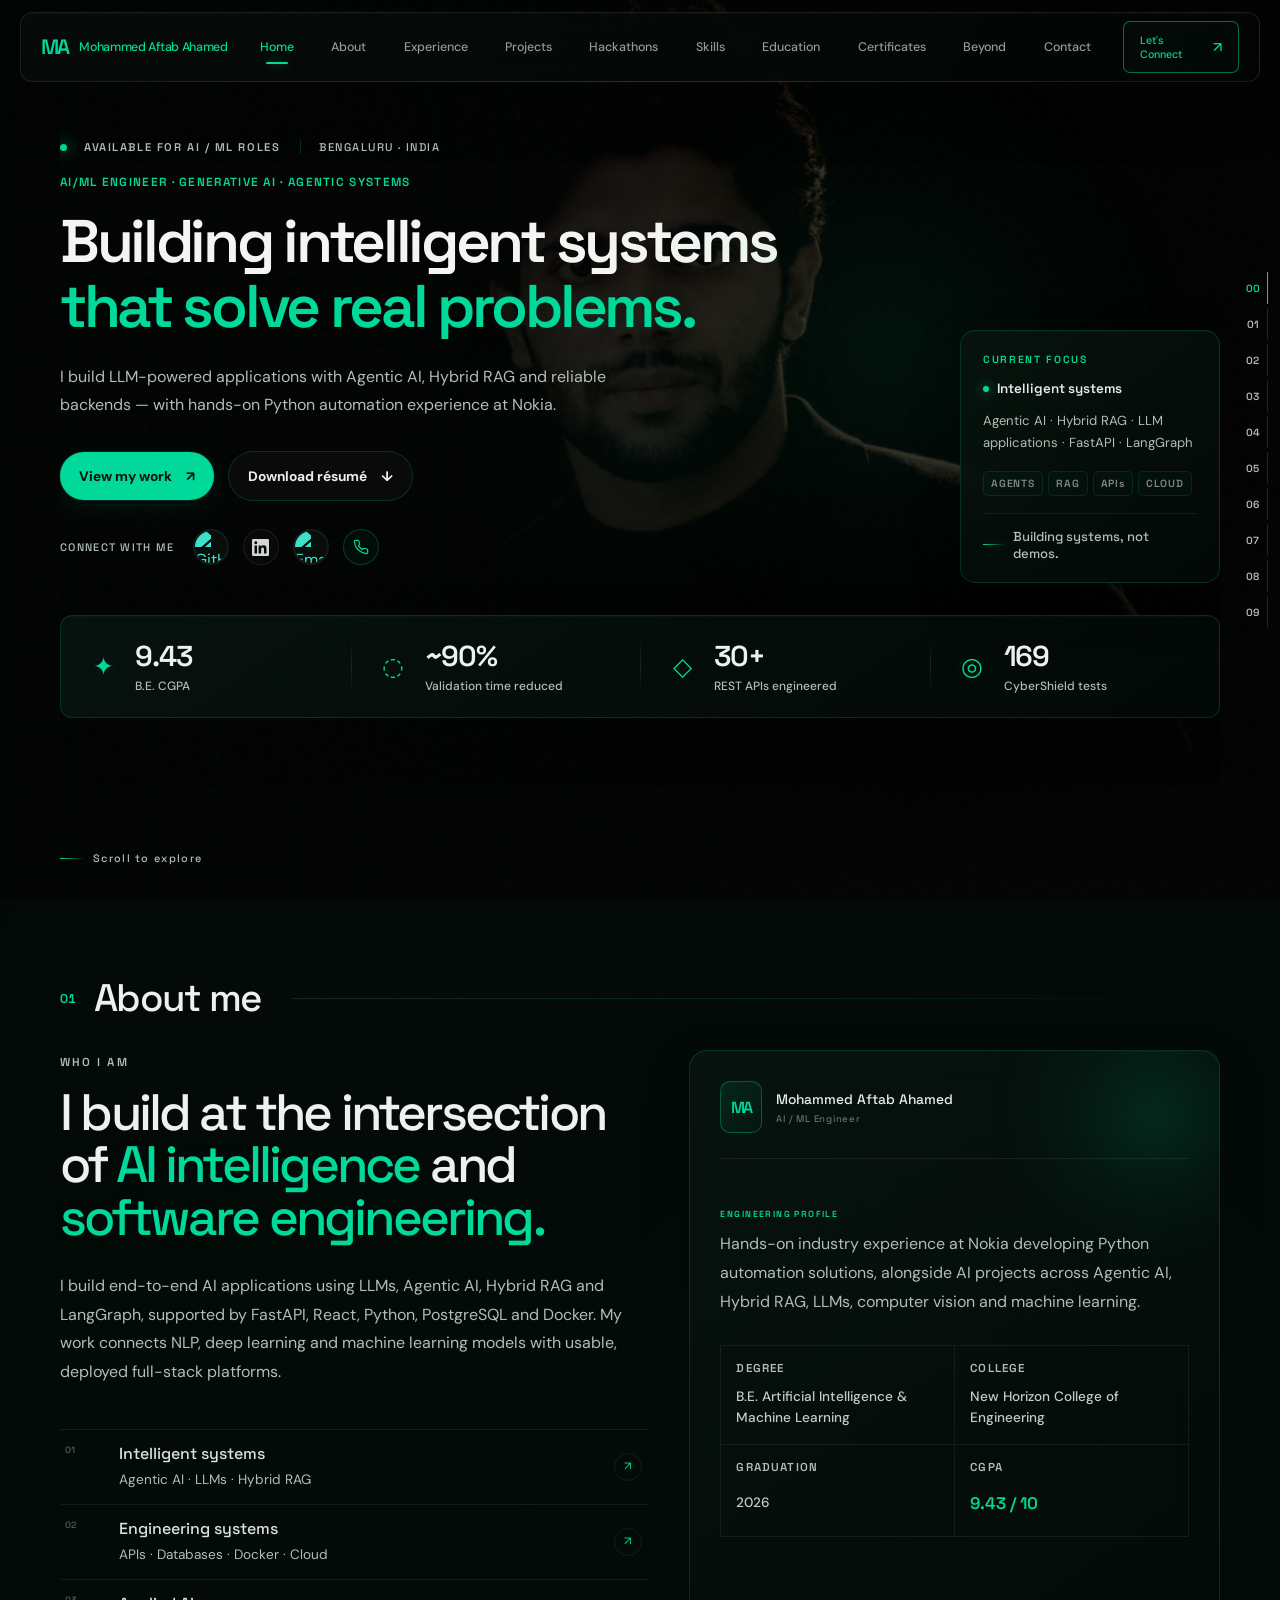
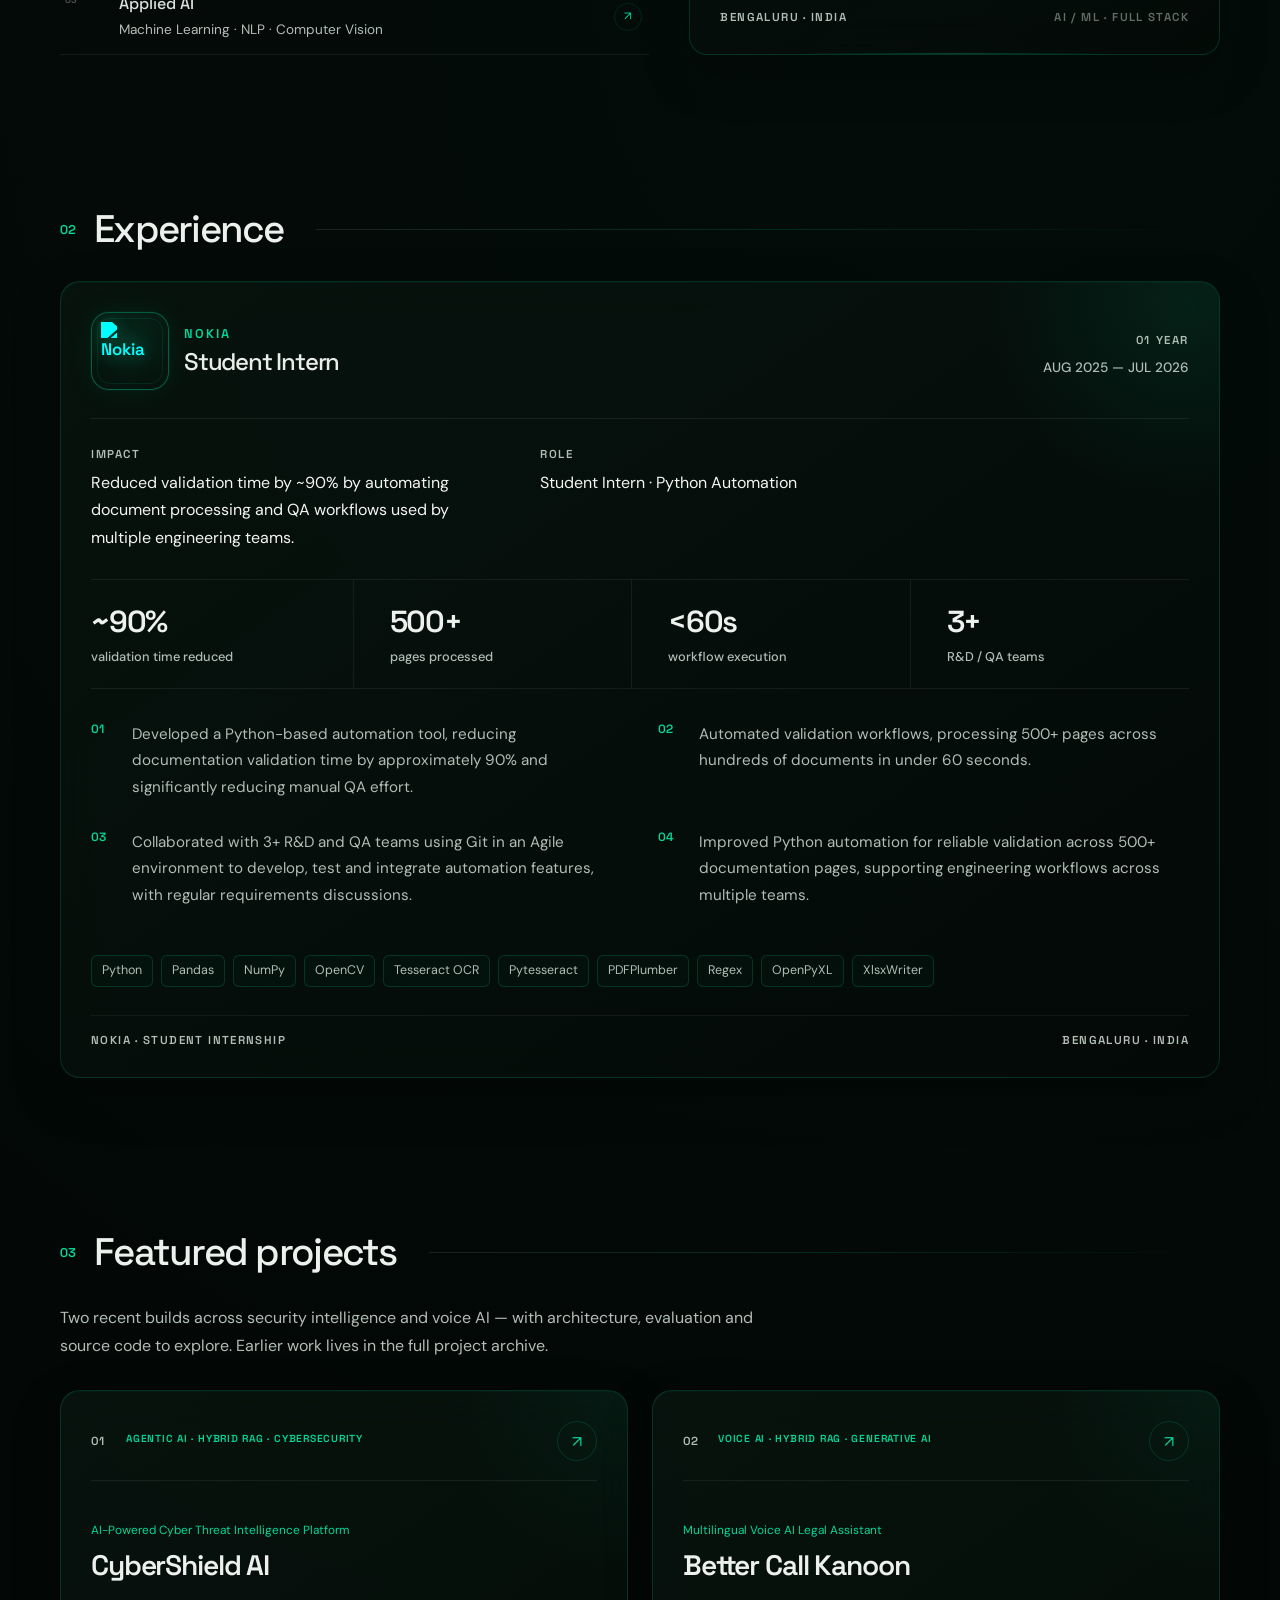
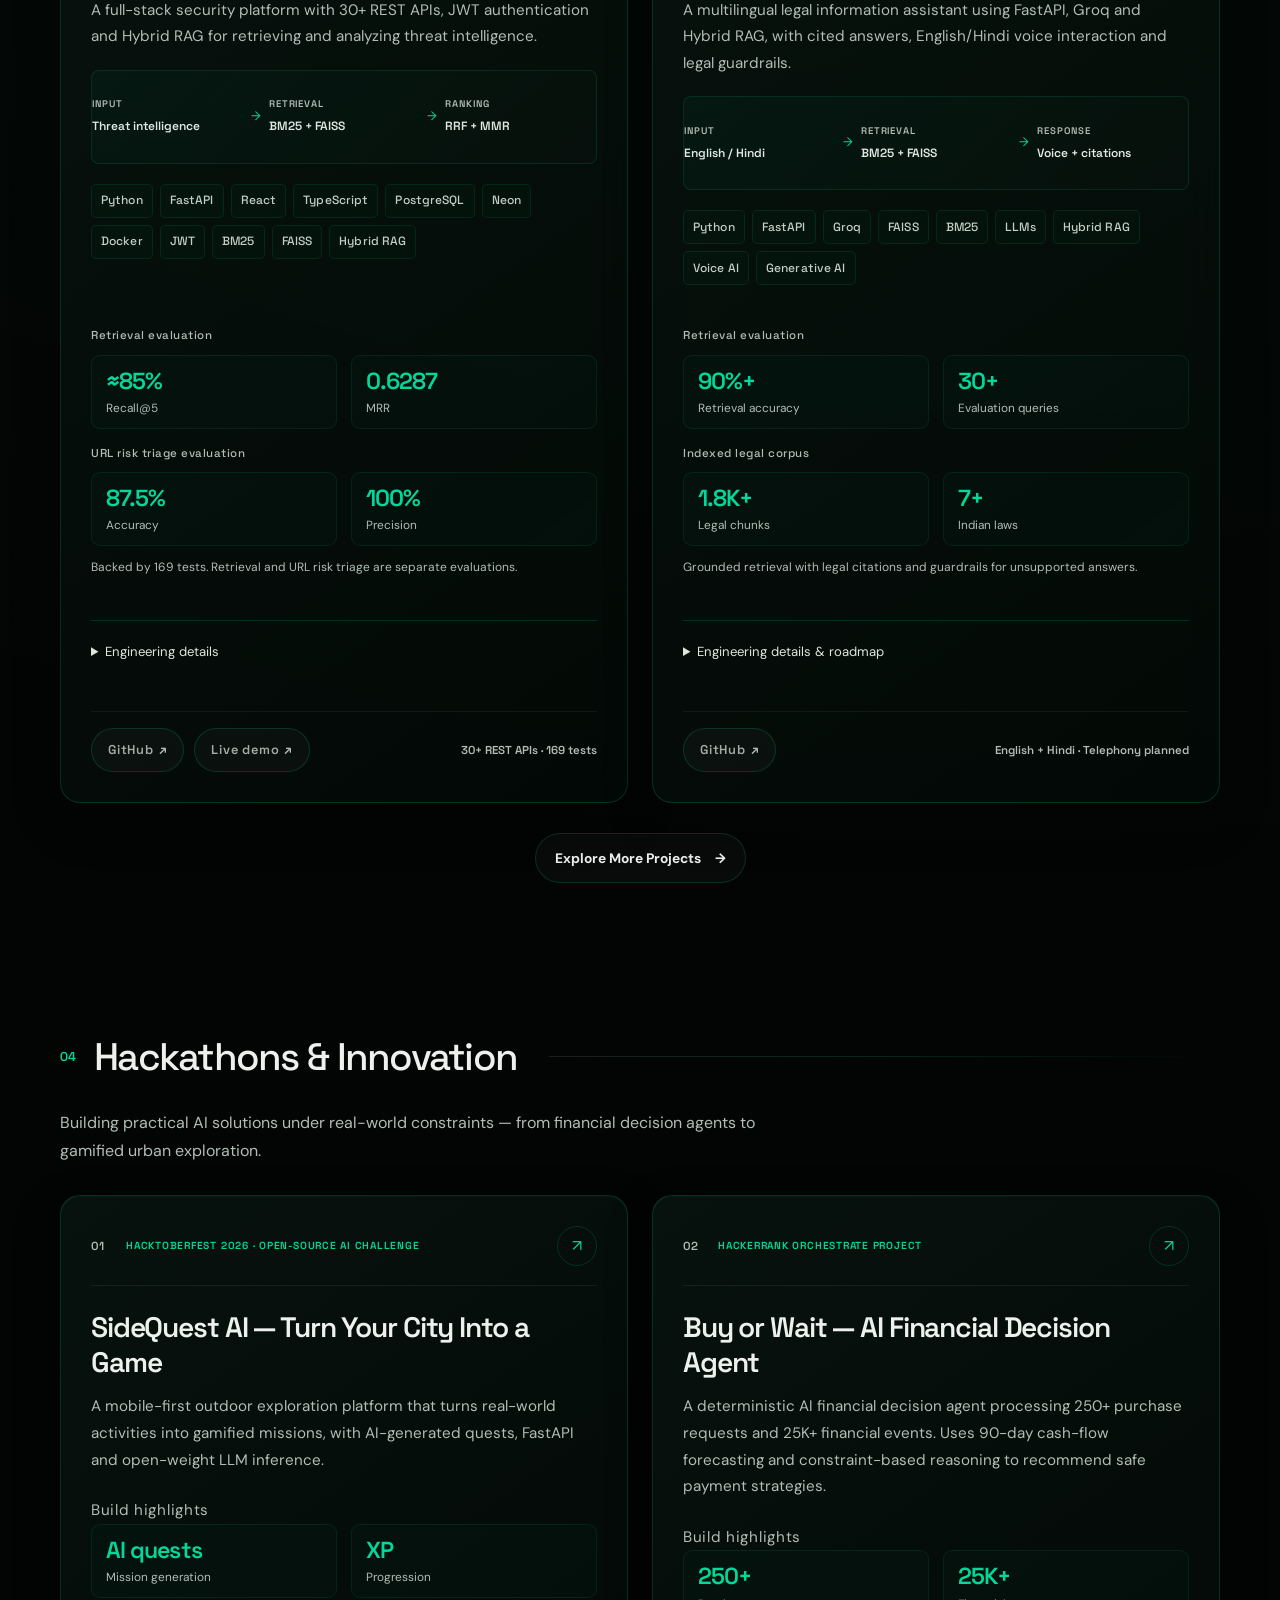
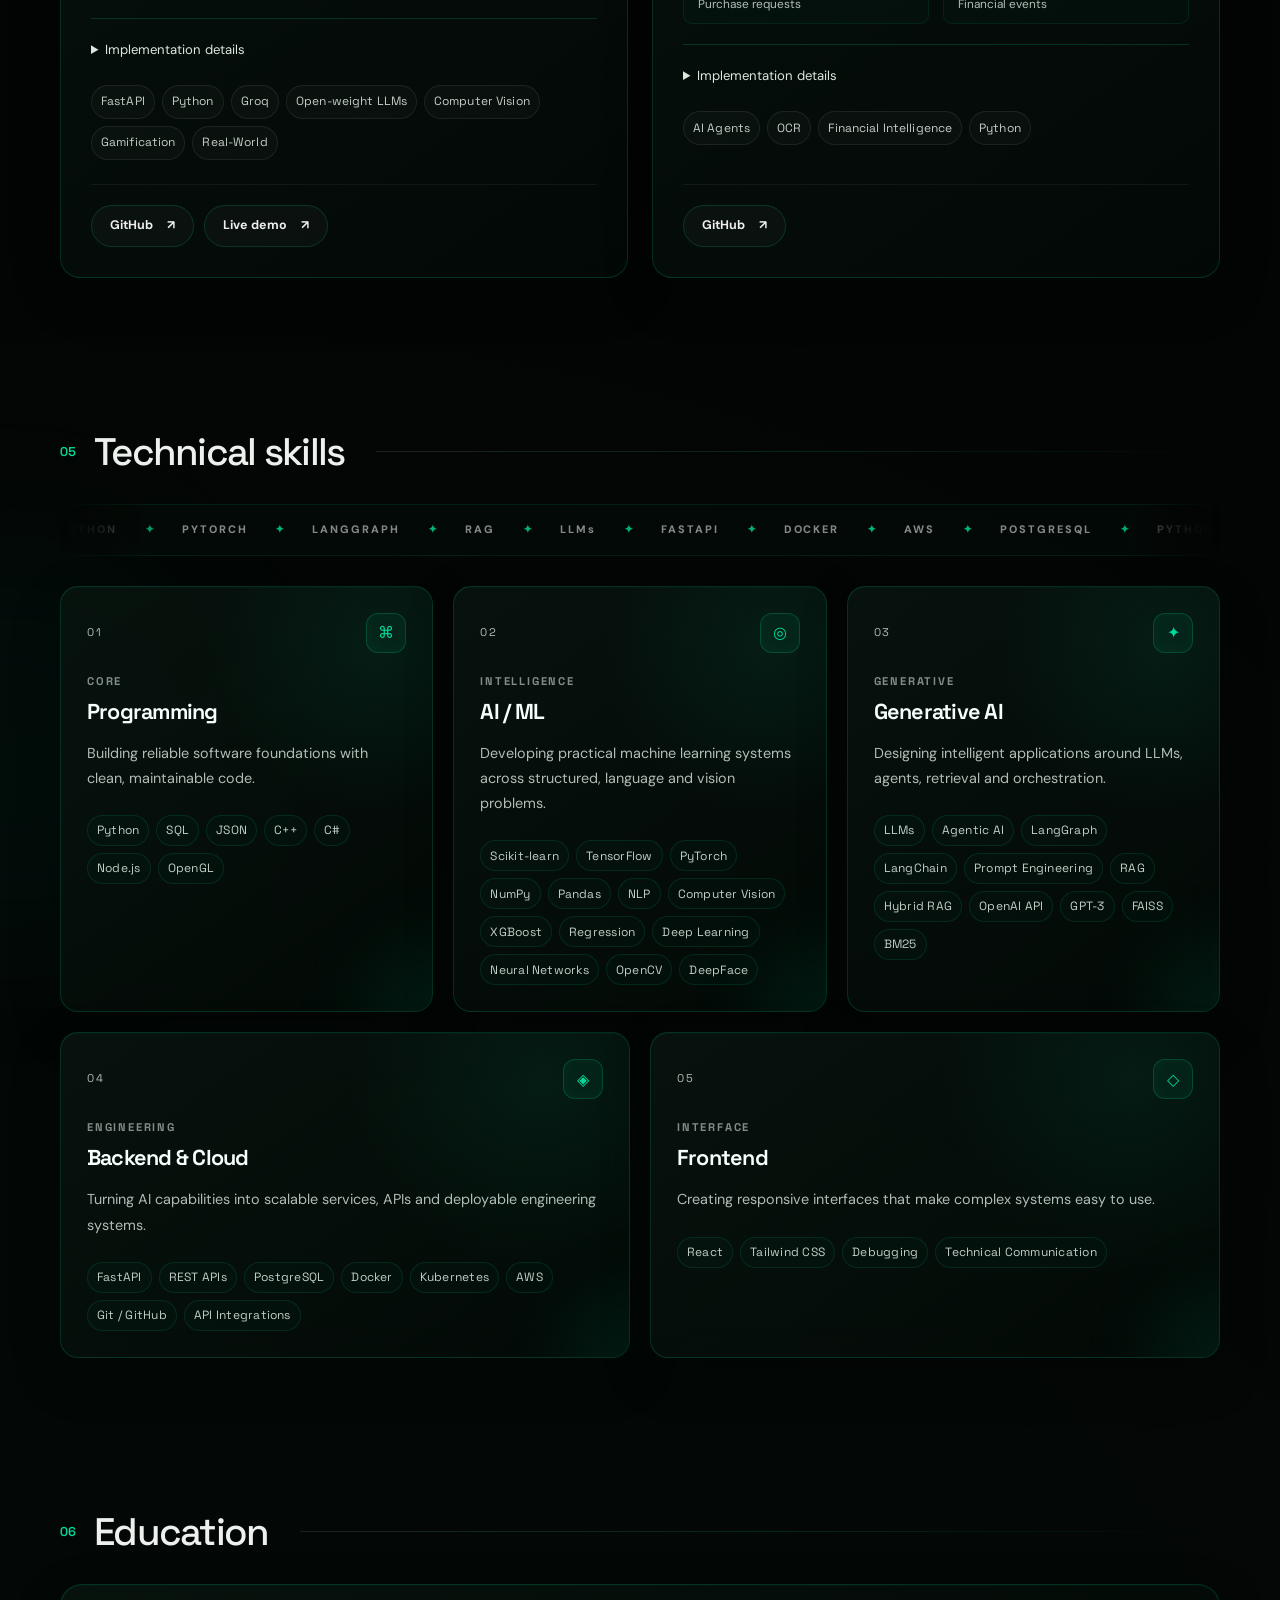
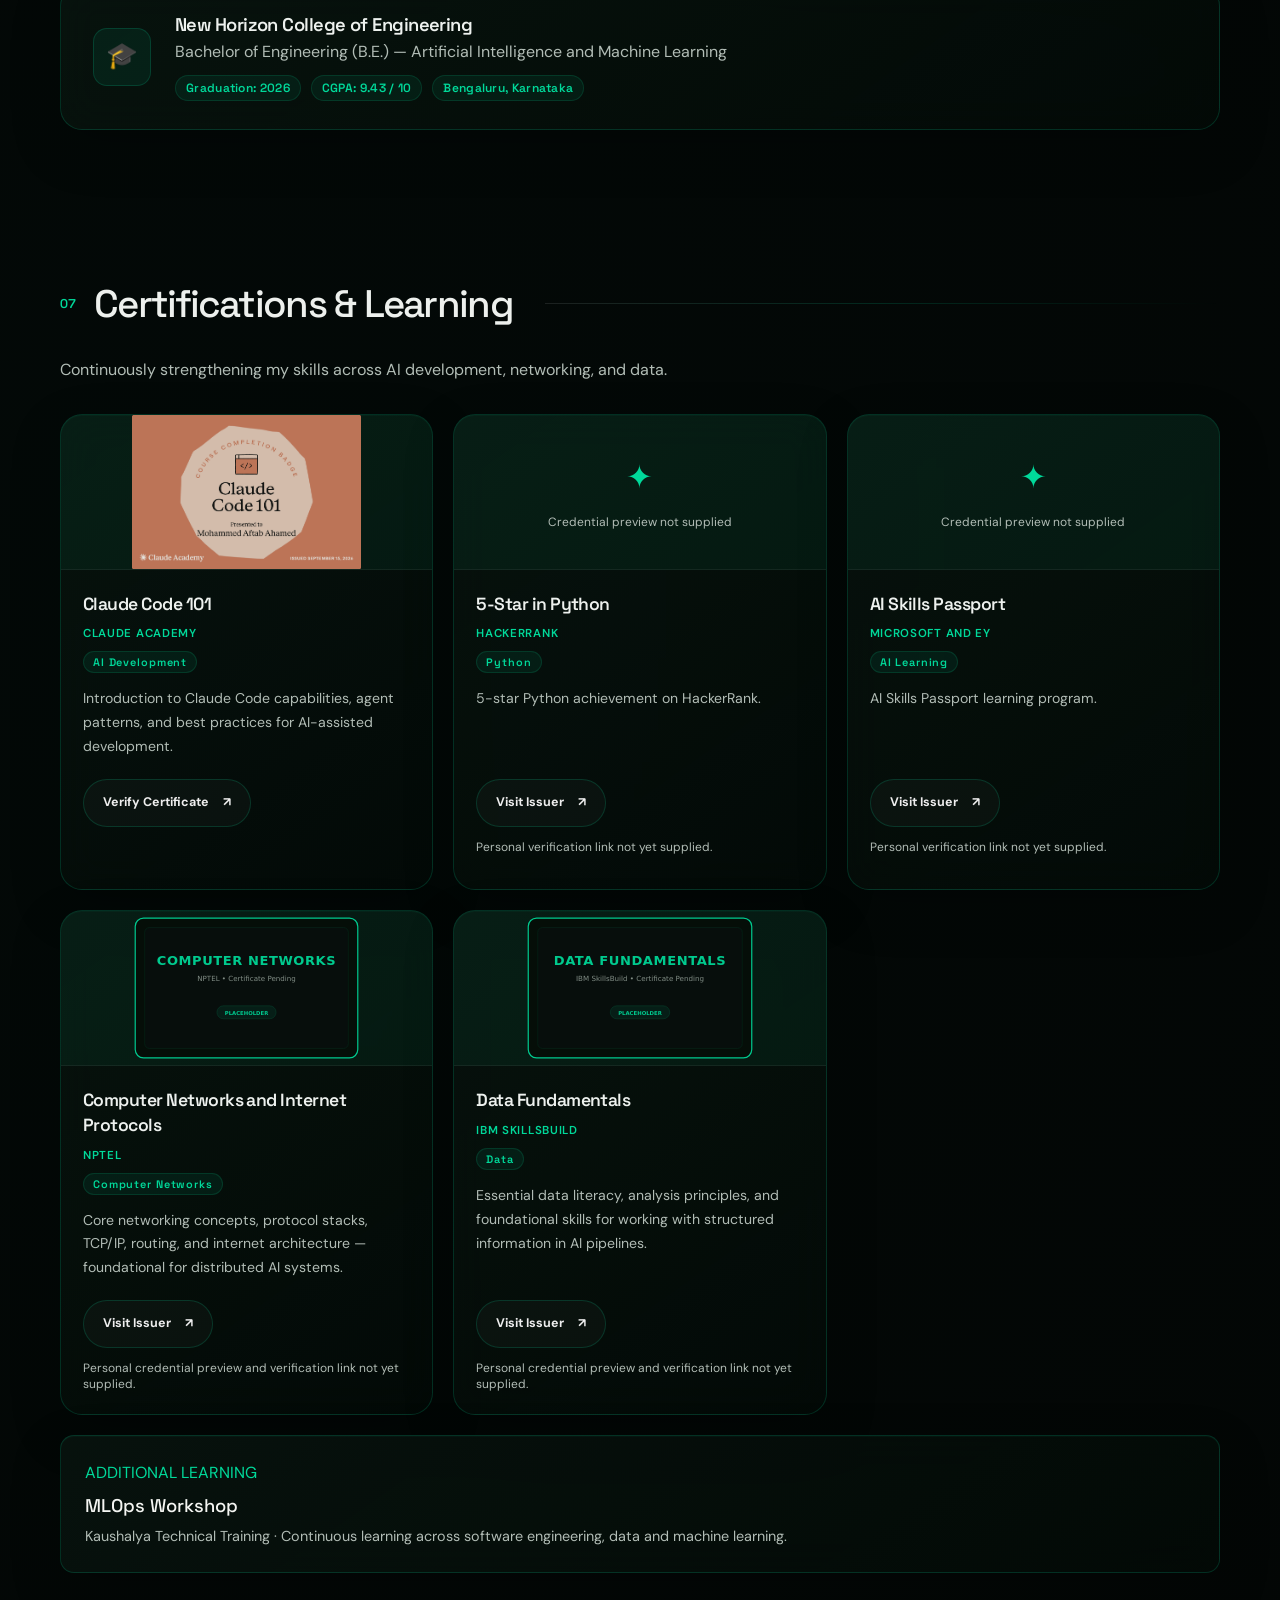
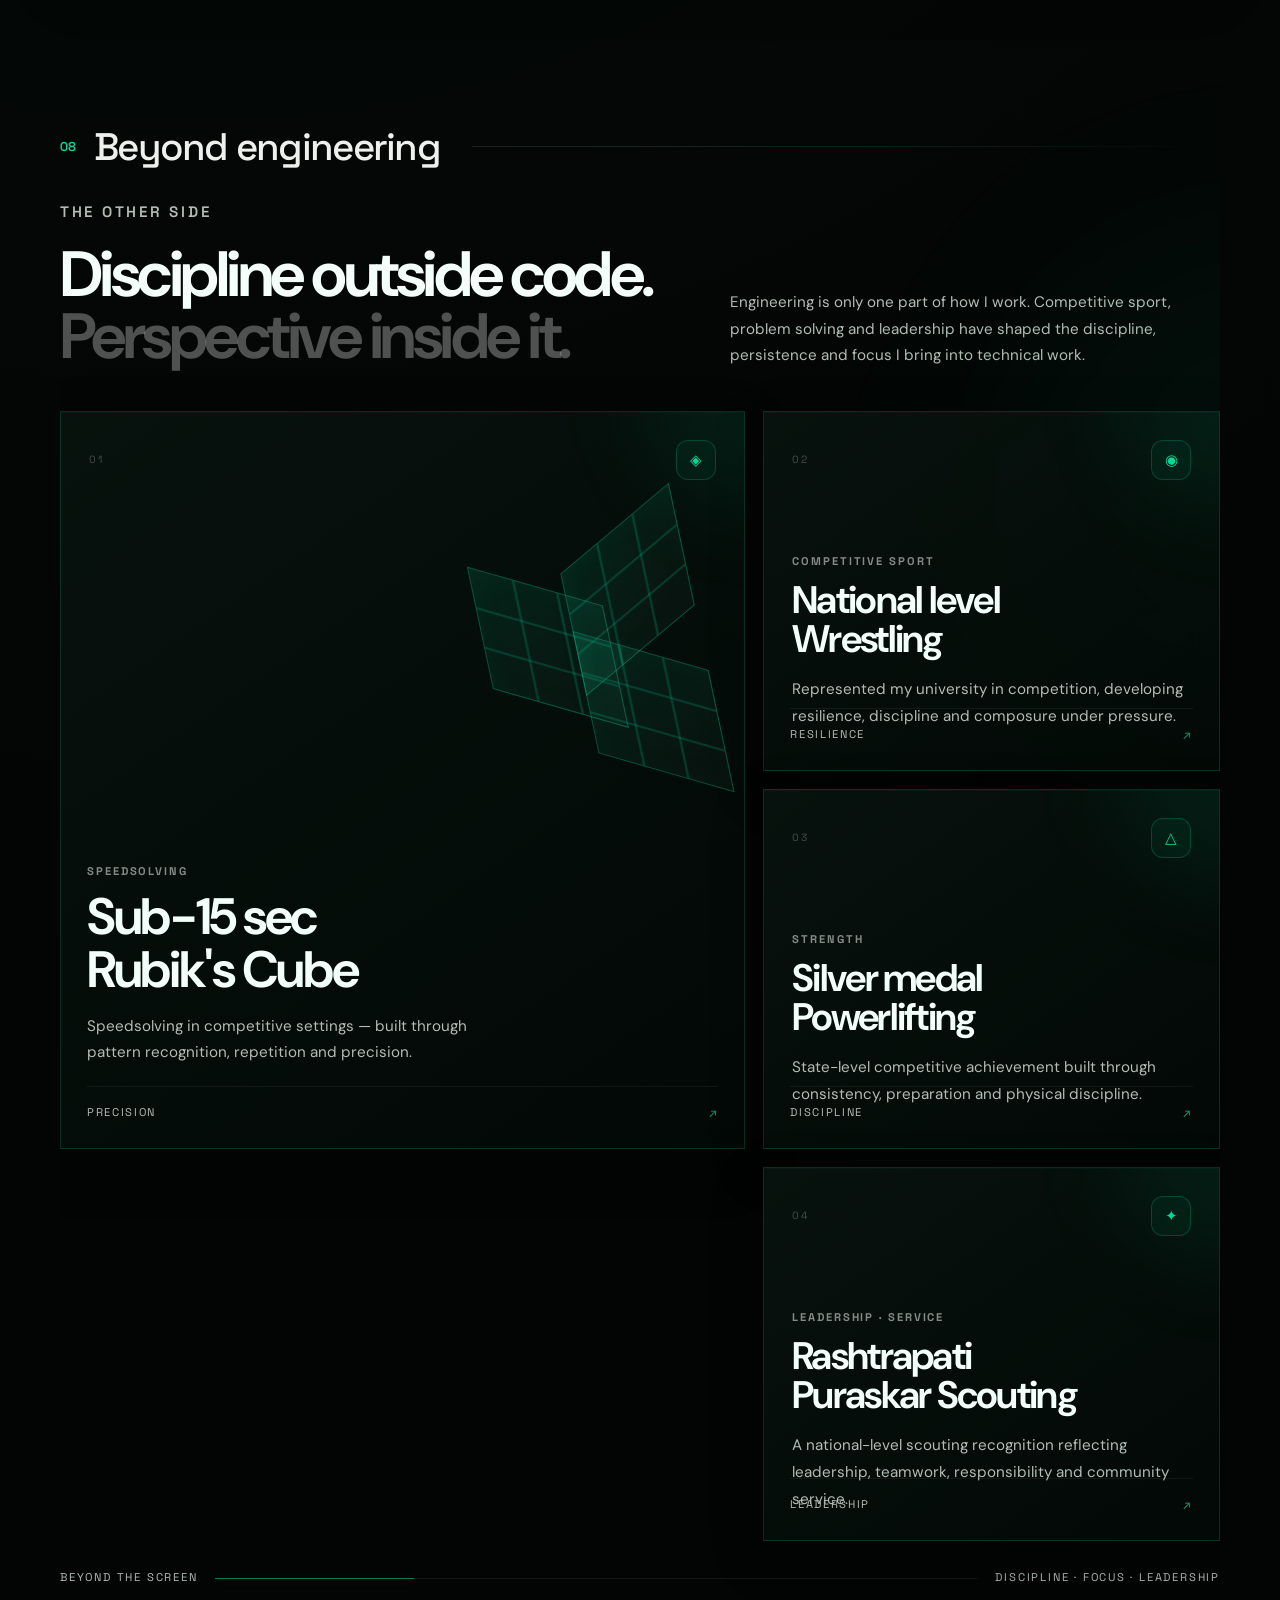
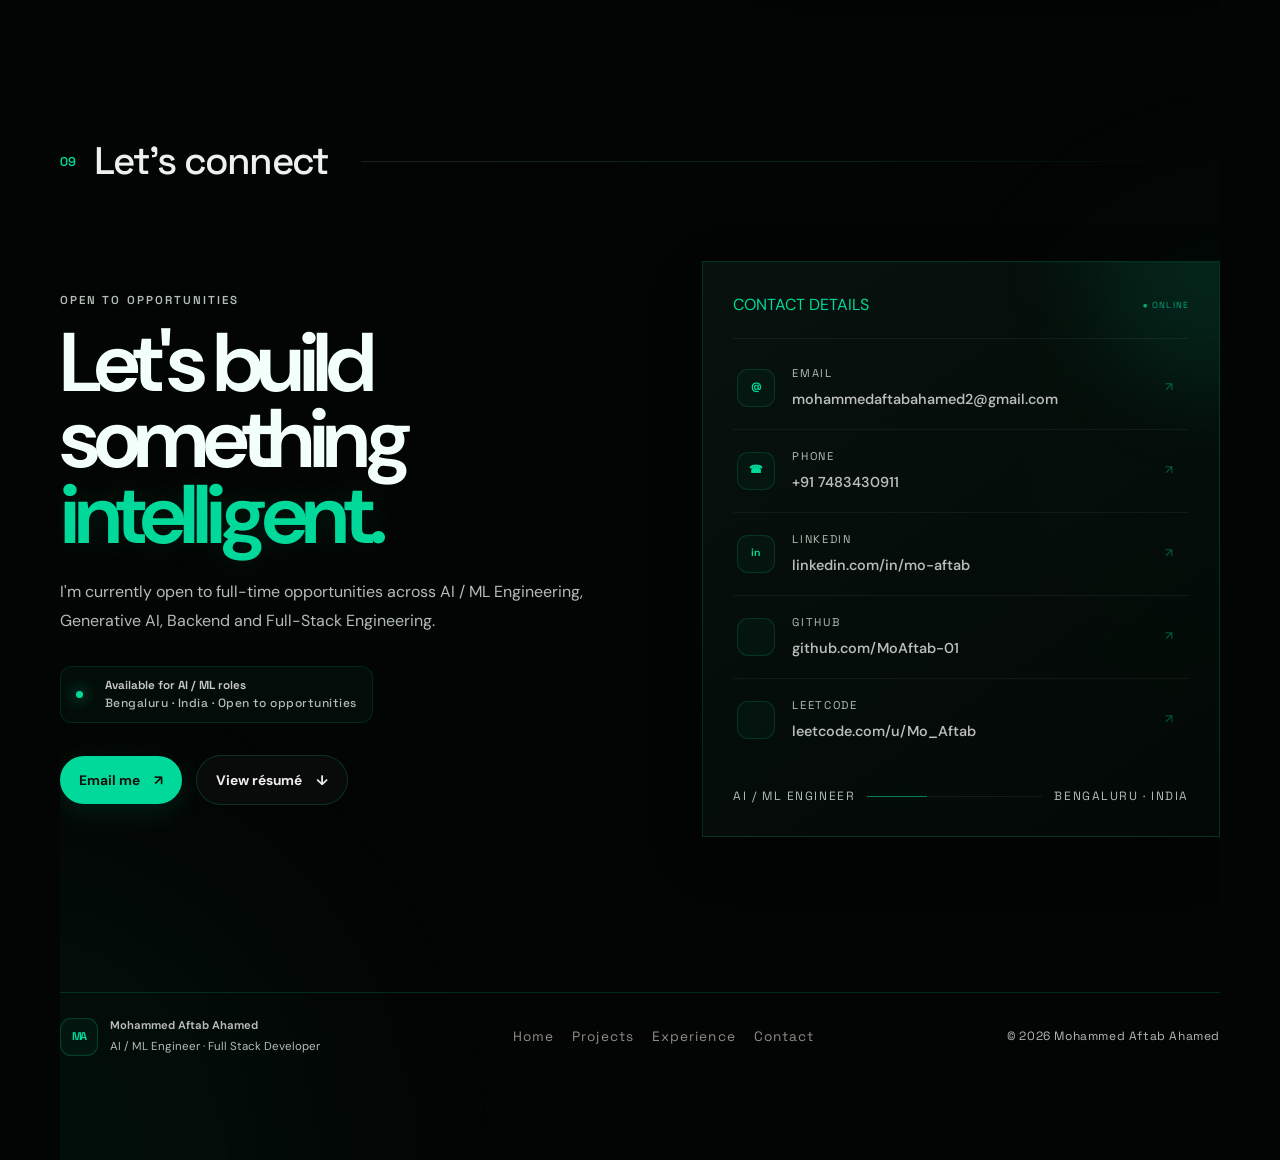
==== commit 65020d2c: "Restore uniform emerald green accents" ====
--- a/index.html
+++ b/index.html
@@ -31,8 +31,8 @@
     rel="stylesheet"
   >
 
-  <link rel="stylesheet" href="styles.css?v=4" />
-  <link rel="stylesheet" href="polish.css?v=4" />
+  <link rel="stylesheet" href="styles.css?v=5" />
+  <link rel="stylesheet" href="polish.css?v=5" />
 </head>
 
 <body>
--- a/styles.css
+++ b/styles.css
@@ -6,11 +6,9 @@
   --muted: #b2bdb6;
   --subtle: #9ba99f;
   --emerald-rgb: 0, 217, 154;
-  --lime-rgb: 214, 255, 104;
   --accent: #00d99a;
   --accent-bright: #18f5b0;
   --accent-dark: #00a978;
-  --lime: #d6ff68;
   --accent-soft: rgba(var(--emerald-rgb), .10);
   --accent-glow: rgba(var(--emerald-rgb), .18);
   --emerald-soft: rgba(var(--emerald-rgb), .07);
@@ -185,7 +183,7 @@
   background:
     radial-gradient(
       circle,
-      rgba(var(--lime-rgb),.11),
+      rgba(var(--emerald-rgb),.11),
       transparent 68%
     );
 
@@ -218,7 +216,7 @@
   background: var(--accent);
 
   box-shadow:
-    0 0 14px rgba(var(--lime-rgb),.4);
+    0 0 14px rgba(var(--emerald-rgb),.4);
 }
 
 /* =========================================================
@@ -814,7 +812,7 @@
     linear-gradient(
       110deg,
       transparent 35%,
-      rgba(var(--lime-rgb),.055),
+      rgba(var(--emerald-rgb),.055),
       transparent 67%
     );
 
@@ -828,7 +826,7 @@
   transform: translateY(-4px);
 
   border-color:
-    rgba(var(--lime-rgb),.25);
+    rgba(var(--emerald-rgb),.25);
 
   background:
     rgba(15,17,19,.74);
@@ -1073,7 +1071,7 @@
 
 .skill-card:hover{
   transform:translateY(-3px);
-  border-color:rgba(var(--lime-rgb),.22);
+  border-color:rgba(var(--emerald-rgb),.22);
 }
 
 .skill-card>span{
@@ -1111,9 +1109,9 @@
 }
 
 .skill-tags span:hover{
-  background:rgba(var(--lime-rgb),.07);
-  border-color:rgba(var(--lime-rgb),.28);
-  color:#e9f5c8;
+  background:rgba(var(--emerald-rgb),.07);
+  border-color:rgba(var(--emerald-rgb),.28);
+  color:#dff7ed;
   transform:translateY(-1px);
 }
 
@@ -1169,7 +1167,7 @@
   transform: translateY(-3px);
 
   border-color:
-    rgba(var(--lime-rgb),.2);
+    rgba(var(--emerald-rgb),.2);
 }
 
 .trait-no {
@@ -2476,8 +2474,8 @@
 
 .project-link:hover{
   transform:translate(2px,-2px);
-  background:rgba(var(--lime-rgb),.08);
-  border-color:rgba(var(--lime-rgb),.28);
+  background:rgba(var(--emerald-rgb),.08);
+  border-color:rgba(var(--emerald-rgb),.28);
 }
 
 .project-arrow-disabled{
@@ -2531,7 +2529,7 @@
   padding-left:18px;
   padding-right:18px;
   background:rgba(255,255,255,.018);
-  border-color:rgba(var(--lime-rgb),.16);
+  border-color:rgba(var(--emerald-rgb),.16);
 }
 
 .beyond-no{
@@ -2595,8 +2593,8 @@
 
 .beyond-item:hover .beyond-arrow{
   transform:translate(3px,-3px);
-  background:rgba(var(--lime-rgb),.07);
-  border-color:rgba(var(--lime-rgb),.25);
+  background:rgba(var(--emerald-rgb),.07);
+  border-color:rgba(var(--emerald-rgb),.25);
 }
 
 /* TABLET */
@@ -2734,7 +2732,7 @@
   height:7px;
   border-radius:50%;
   background:var(--accent);
-  box-shadow:0 0 12px rgba(var(--lime-rgb),.55);
+  box-shadow:0 0 12px rgba(var(--emerald-rgb),.55);
 }
 
 /* CONTACT ACTIONS */
@@ -2757,7 +2755,7 @@
 
 .contact-primary:hover{
   transform:translateX(5px);
-  border-color:rgba(var(--lime-rgb),.22);
+  border-color:rgba(var(--emerald-rgb),.22);
   background:rgba(255,255,255,.035);
 }
 
@@ -2821,8 +2819,8 @@
 
 .contact-link:hover{
   color:var(--accent);
-  border-color:rgba(var(--lime-rgb),.2);
-  background:rgba(var(--lime-rgb),.025);
+  border-color:rgba(var(--emerald-rgb),.2);
+  background:rgba(var(--emerald-rgb),.025);
 }
 
 .contact-link span:last-child{
@@ -7606,11 +7604,11 @@
 @keyframes pulse {
   0%,
   100% {
-    box-shadow: 0 0 0 0 rgba(var(--lime-rgb),.35), 0 0 15px var(--accent);
+    box-shadow: 0 0 0 0 rgba(var(--emerald-rgb),.35), 0 0 15px var(--accent);
   }
 
   50% {
-    box-shadow: 0 0 0 7px rgba(var(--lime-rgb),0), 0 0 18px var(--accent);
+    box-shadow: 0 0 0 7px rgba(var(--emerald-rgb),0), 0 0 18px var(--accent);
   }
 }
 
@@ -7674,7 +7672,7 @@
 
 .button-primary:hover {
   transform: translateY(-2px);
-  box-shadow: 0 10px 38px rgba(var(--lime-rgb),.16);
+  box-shadow: 0 10px 38px rgba(var(--emerald-rgb),.16);
 }
 
 .button-ghost {
@@ -8191,8 +8189,8 @@
 
 .hero-actions a:first-child{
   box-shadow:
-    0 0 0 1px rgba(var(--lime-rgb),.12),
-    0 8px 30px rgba(var(--lime-rgb),.08) !important;
+    0 0 0 1px rgba(var(--emerald-rgb),.12),
+    0 8px 30px rgba(var(--emerald-rgb),.08) !important;
 
   transition:
     transform .2s ease,
@@ -8204,8 +8202,8 @@
   transform:translateY(-2px);
 
   box-shadow:
-    0 0 0 1px rgba(var(--lime-rgb),.25),
-    0 10px 38px rgba(var(--lime-rgb),.15) !important;
+    0 0 0 1px rgba(var(--emerald-rgb),.25),
+    0 10px 38px rgba(var(--emerald-rgb),.15) !important;
 }
 
 /* ---------- SECONDARY BUTTON ---------- */
@@ -8219,8 +8217,8 @@
 
 .hero-actions a:not(:first-child):hover{
   transform:translateY(-2px);
-  border-color:rgba(var(--lime-rgb),.22) !important;
-  background:rgba(var(--lime-rgb),.045) !important;
+  border-color:rgba(var(--emerald-rgb),.22) !important;
+  background:rgba(var(--emerald-rgb),.045) !important;
 }
 
 /* ---------- TECH / SKILL PILLS ---------- */
@@ -8237,8 +8235,8 @@
 .project-tags span:hover,
 .skill-tags span:hover,
 .skill-pill:hover{
-  border-color:rgba(var(--lime-rgb),.24) !important;
-  background:rgba(var(--lime-rgb),.055) !important;
+  border-color:rgba(var(--emerald-rgb),.24) !important;
+  background:rgba(var(--emerald-rgb),.055) !important;
   transform:translateY(-1px);
 }
 
@@ -8886,7 +8884,7 @@
 .certificate-issuer {
   font: 600 .75rem 'DM Sans', sans-serif;
   letter-spacing: .06em;
-  color: var(--lime);
+  color: var(--accent);
   text-transform: uppercase;
 }
 
--- a/polish.css
+++ b/polish.css
@@ -29,7 +29,7 @@
 .hero { min-height: 850px; min-height: max(800px, 100svh); padding-top: 140px; padding-bottom: 90px; display: block; overflow: hidden; }
 .hero-copy { padding-right: 300px; }
 .hero h1 { max-width: 780px; font-size: clamp(2.7rem, 4.7vw, 4.4rem); line-height: 1.08; letter-spacing: -.055em; margin-bottom: 24px; }
-.hero h1 span, .archive-hero h1 span, .hero-stat .stat-icon, .metric-grid dd { color: var(--lime); }
+.hero h1 span, .archive-hero h1 span, .hero-stat .stat-icon, .metric-grid dd { color: var(--accent); }
 .hero-kicker { color: var(--accent); font-size: .74rem; line-height: 1.65; letter-spacing: .11em; }
 .hero-text { max-width: 600px; color: var(--muted); font-size: 1rem; }
 .hero-status-row .eyebrow, .hero-status-row .location { color: var(--muted); font-size: .7rem; }
@@ -83,7 +83,7 @@
 .evaluation-group + .evaluation-group { margin-top: 16px; }
 .metric-label { margin: 0 0 10px; color: var(--muted); font: 500 .72rem/1.5 var(--mono); letter-spacing: .045em; }
 .metric-grid { display: grid; grid-template-columns: repeat(2, minmax(0, 1fr)); margin: 0; padding: 0; gap: 14px; }
-.metric-grid > div { display: flex; flex-direction: column-reverse; padding: 10px 14px; border: 1px solid rgba(var(--lime-rgb),.1); background: rgba(var(--lime-rgb),.025); border-radius: 9px; }
+.metric-grid > div { display: flex; flex-direction: column-reverse; padding: 10px 14px; border: 1px solid rgba(var(--emerald-rgb),.1); background: rgba(var(--emerald-rgb),.025); border-radius: 9px; }
 .metric-grid dd { margin: 0 0 3px; font: 600 1.45rem/1.3 var(--mono); letter-spacing: -.04em; }
 .metric-grid dt { color: var(--muted); font-size: .74rem; }
 .evaluation-note { margin: 12px 0 0; color: var(--muted); font-size: .75rem; line-height: 1.65; }
@@ -152,7 +152,7 @@
 .archive-hero { padding-top: 155px; padding-bottom: 25px; }
 .archive-hero .section-heading { align-items: flex-start; }
 .archive-hero h1 { margin: 0; font: 500 clamp(2.3rem, 5vw, 4.5rem)/1.1 var(--mono); letter-spacing: -.055em; }
-.archive-hero h1 span { color: var(--lime); }
+.archive-hero h1 span { color: var(--accent); }
 .archive-hero .section-intro { max-width: 680px; }
 .archive-demo { margin-top: 20px; }
 .historical-contact { flex-basis: 100%; color: var(--muted); font-size: .8rem; overflow-wrap: anywhere; }
